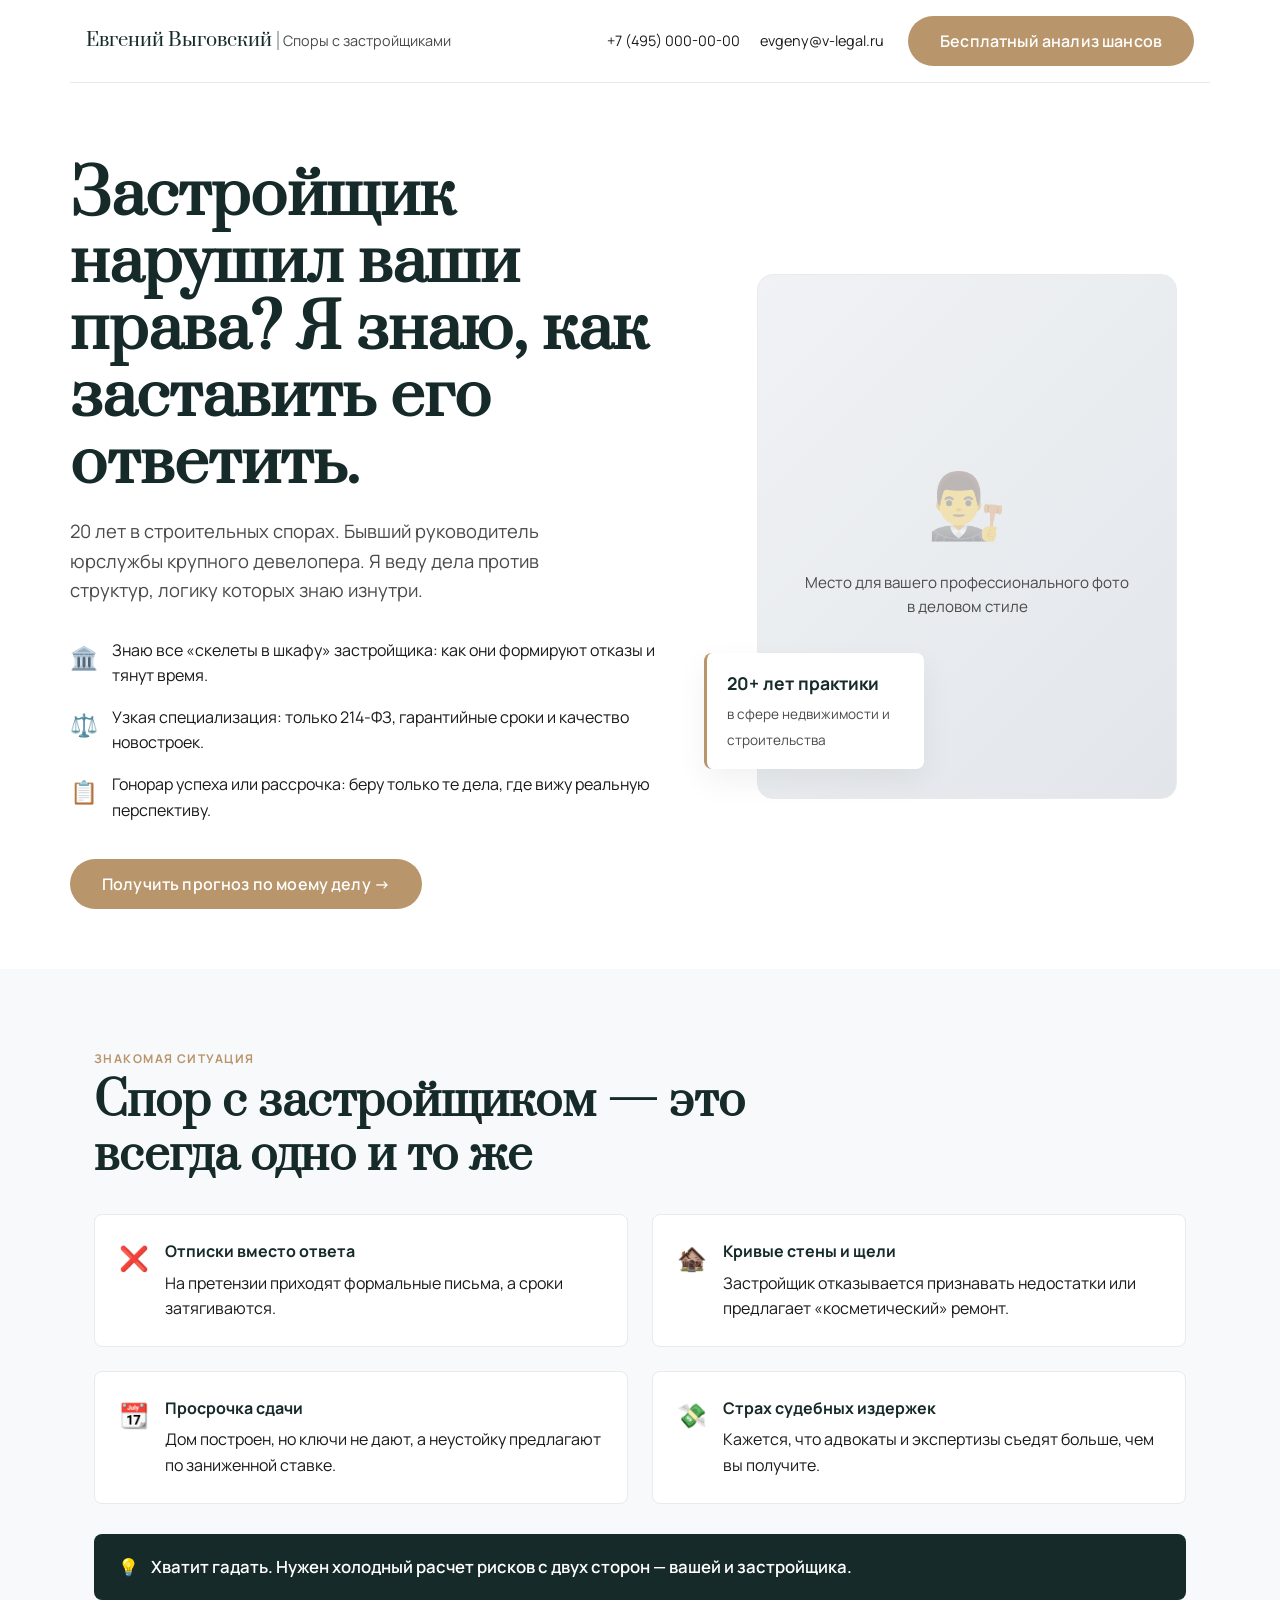
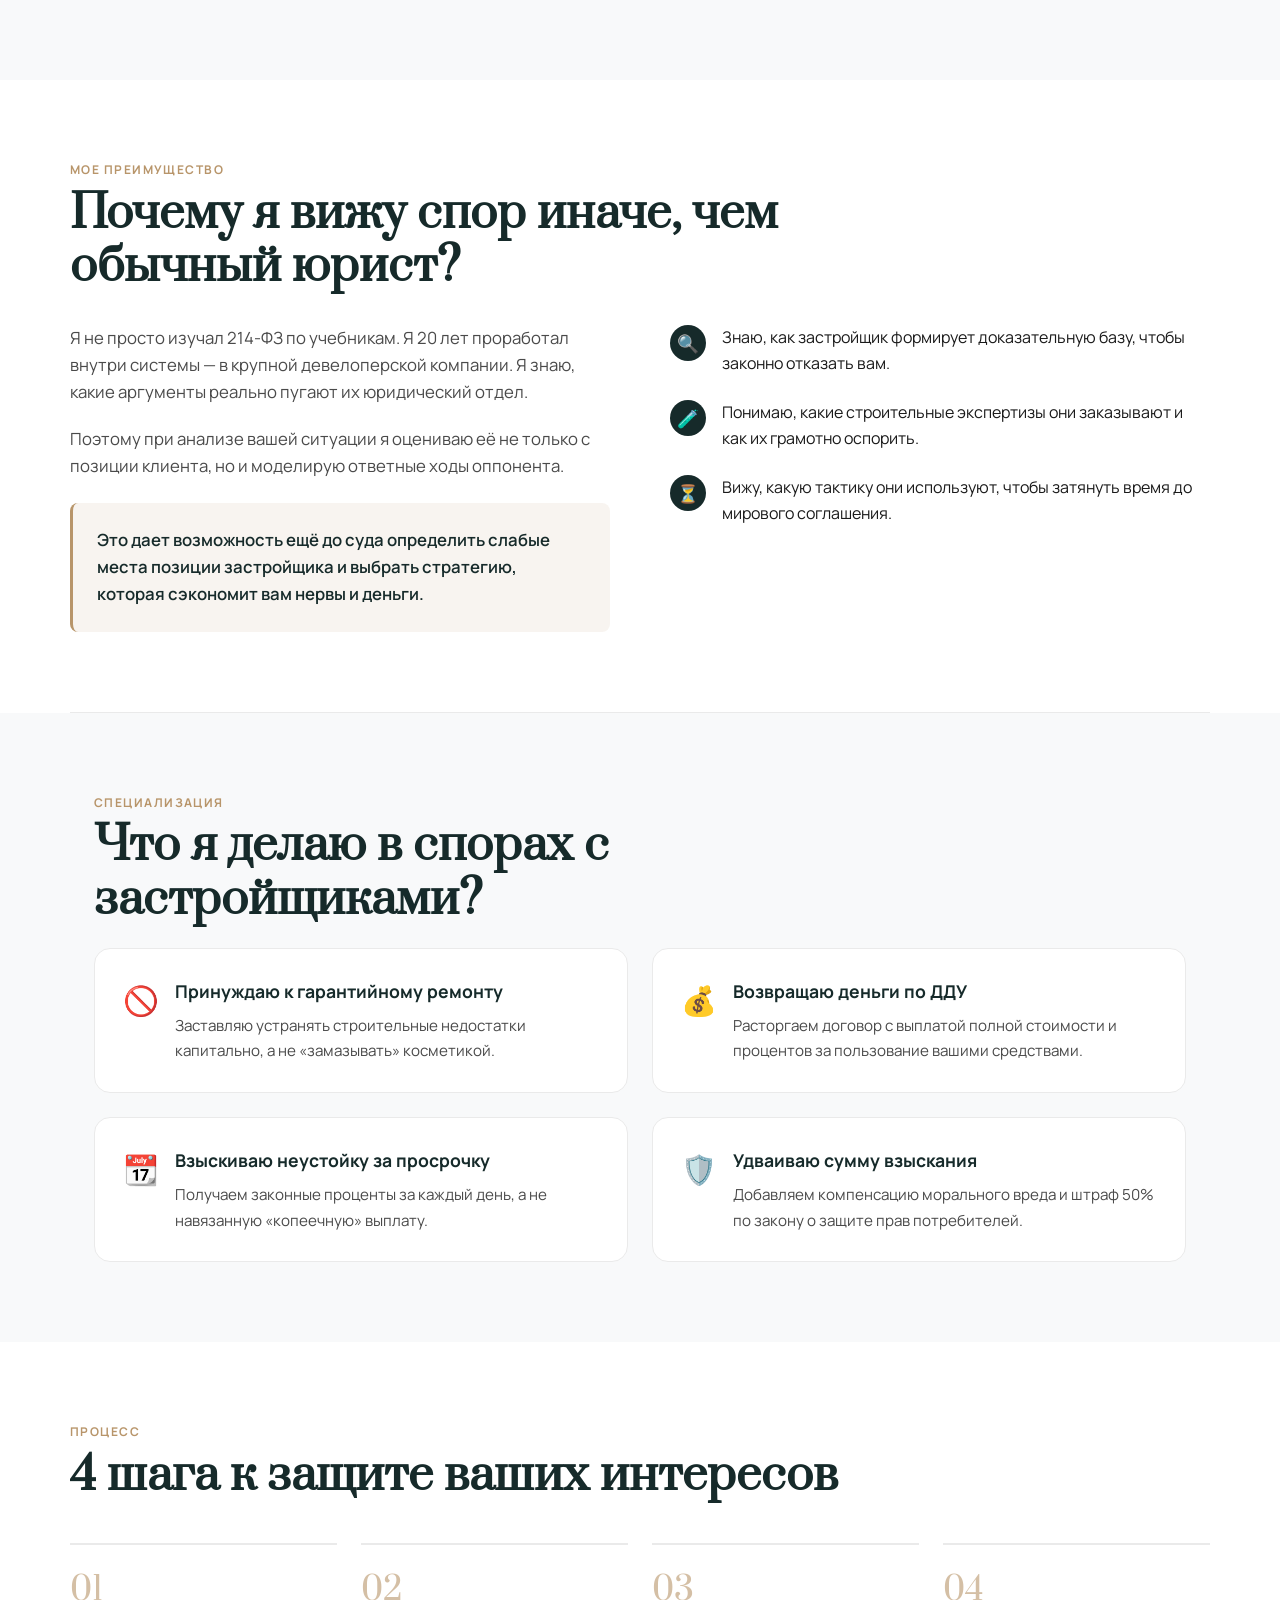
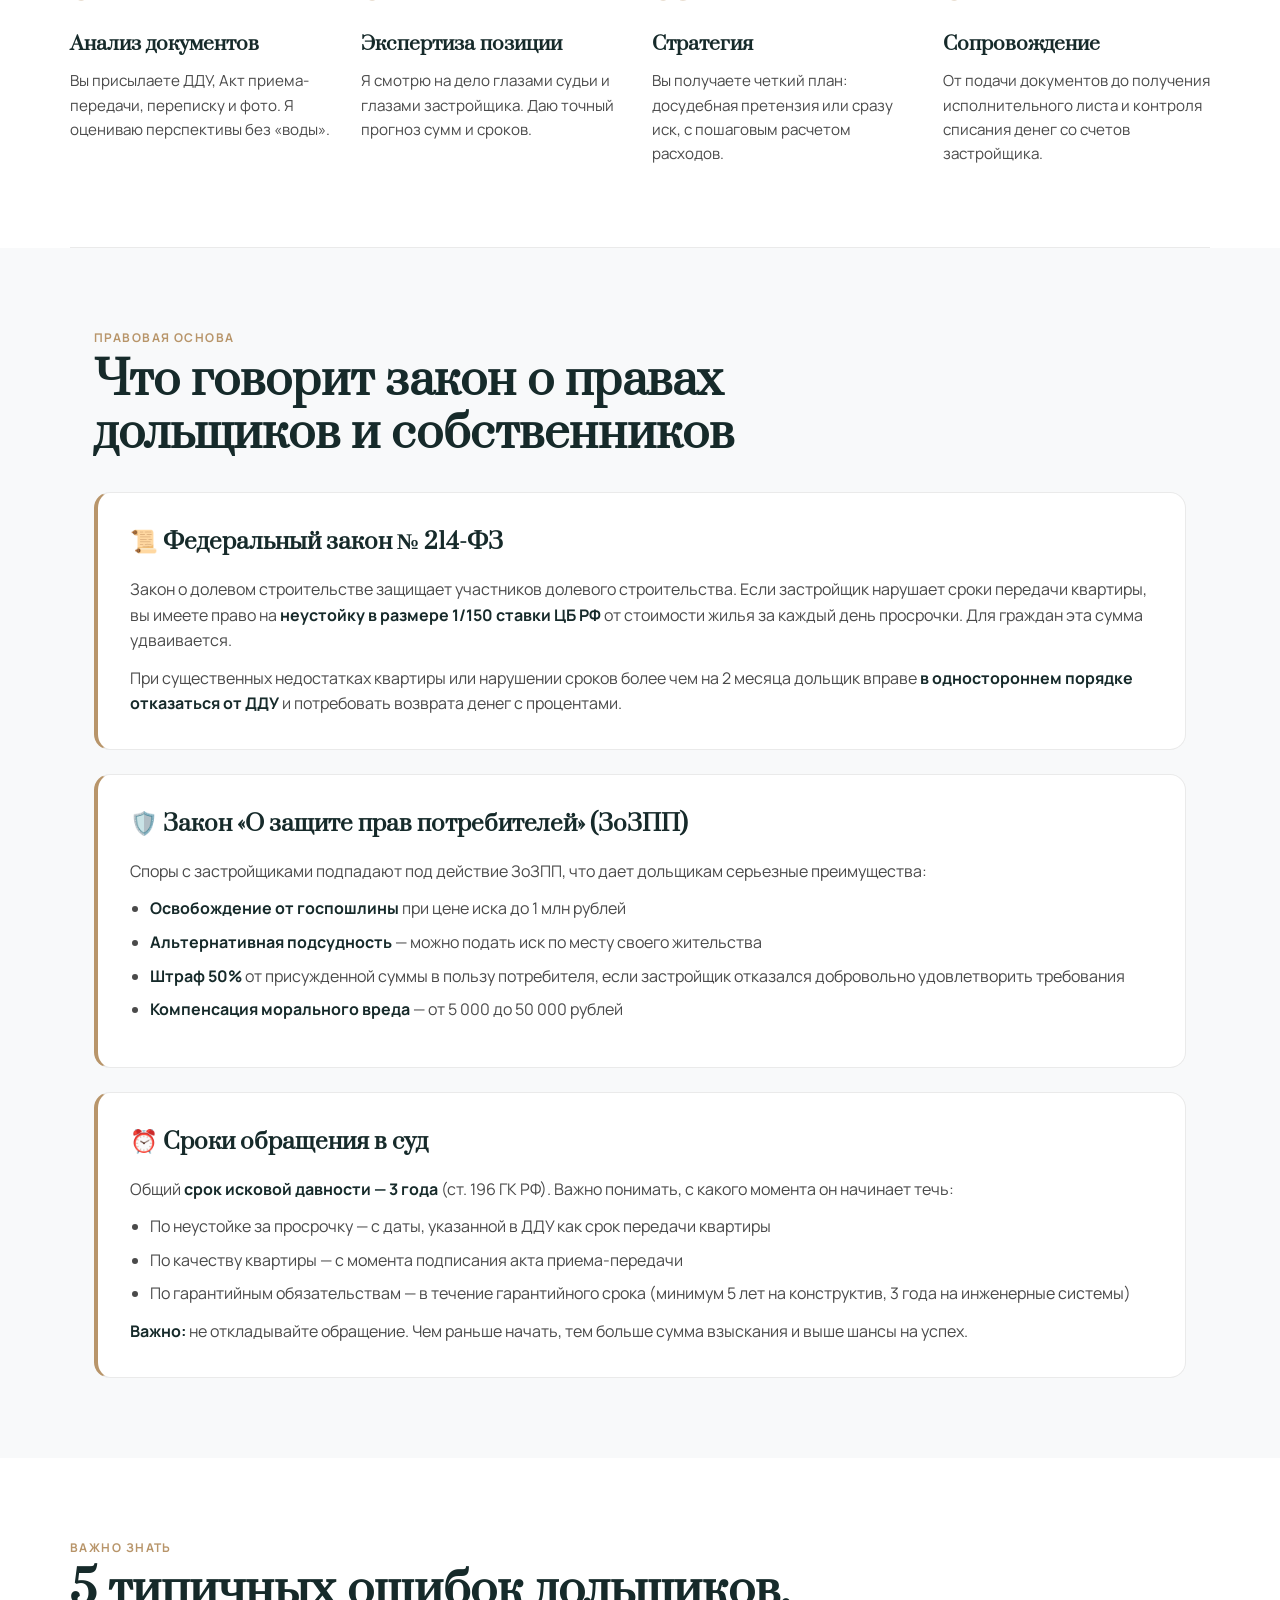
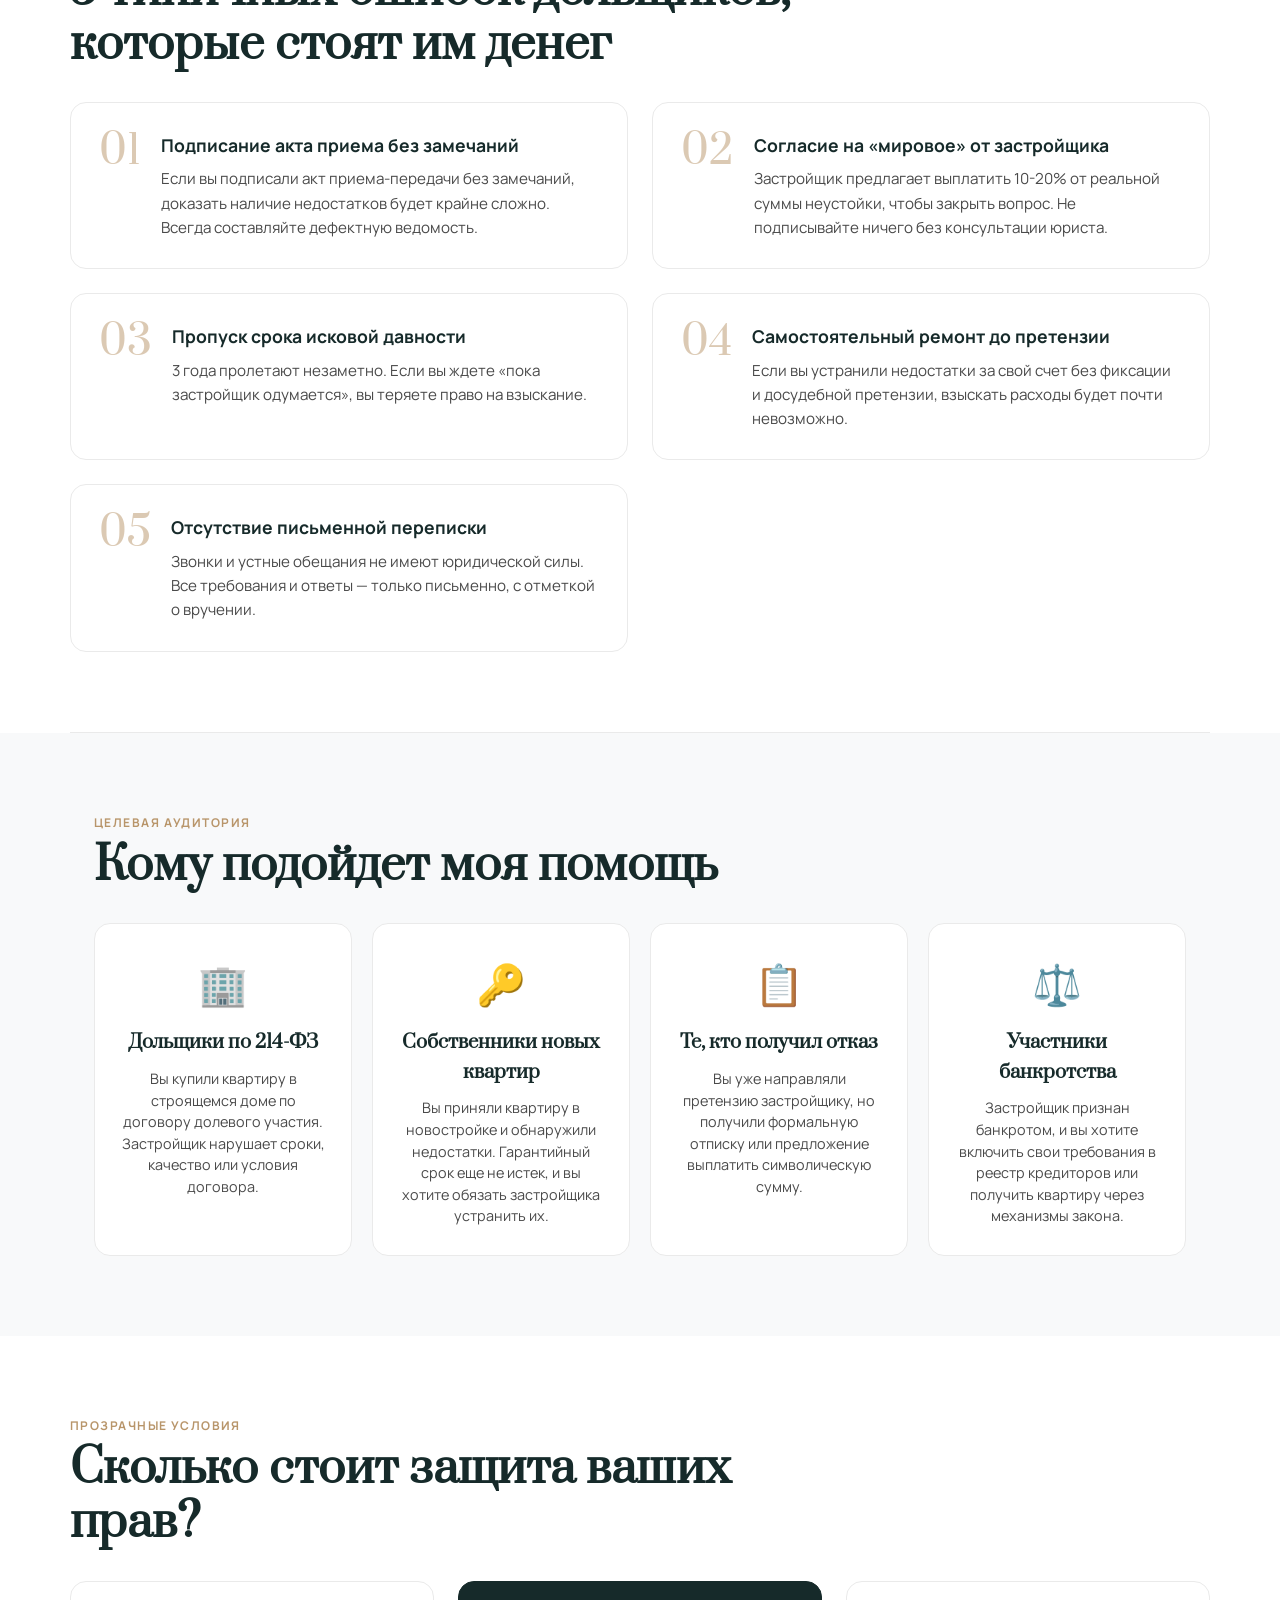
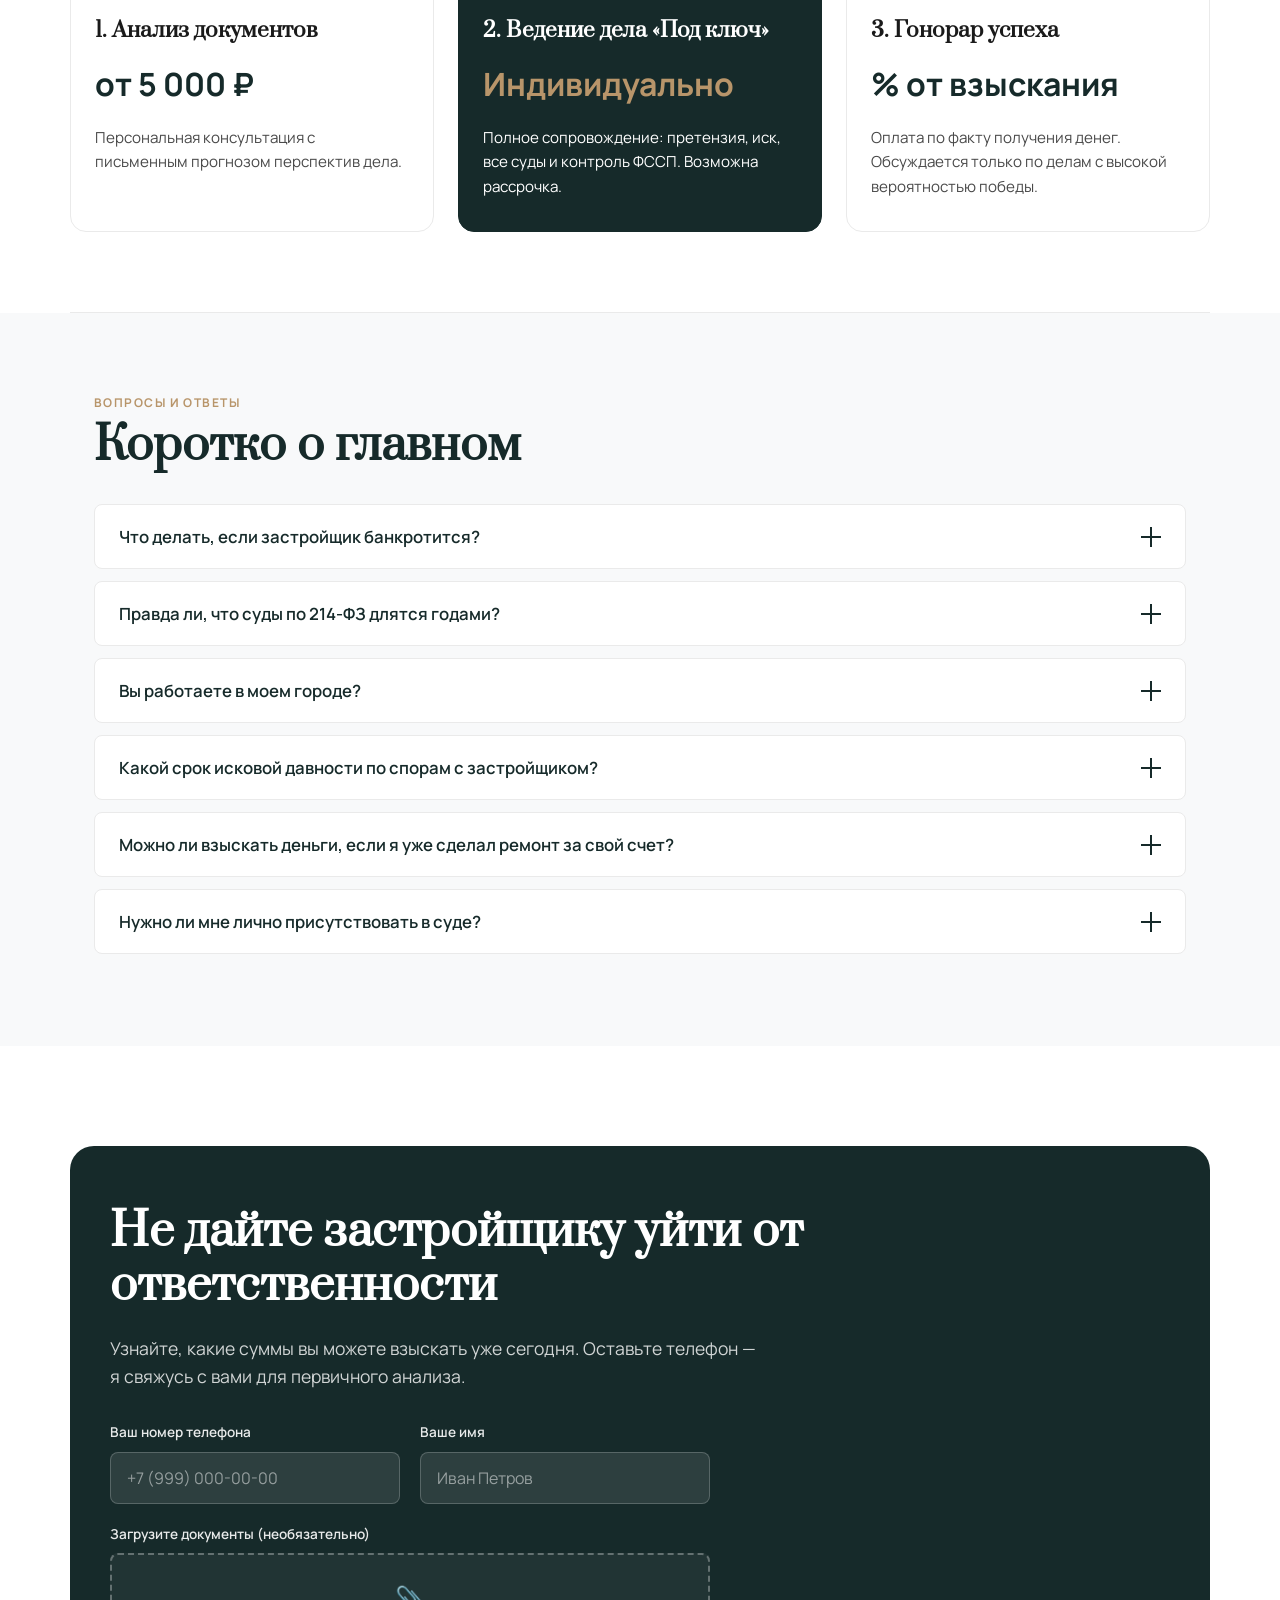
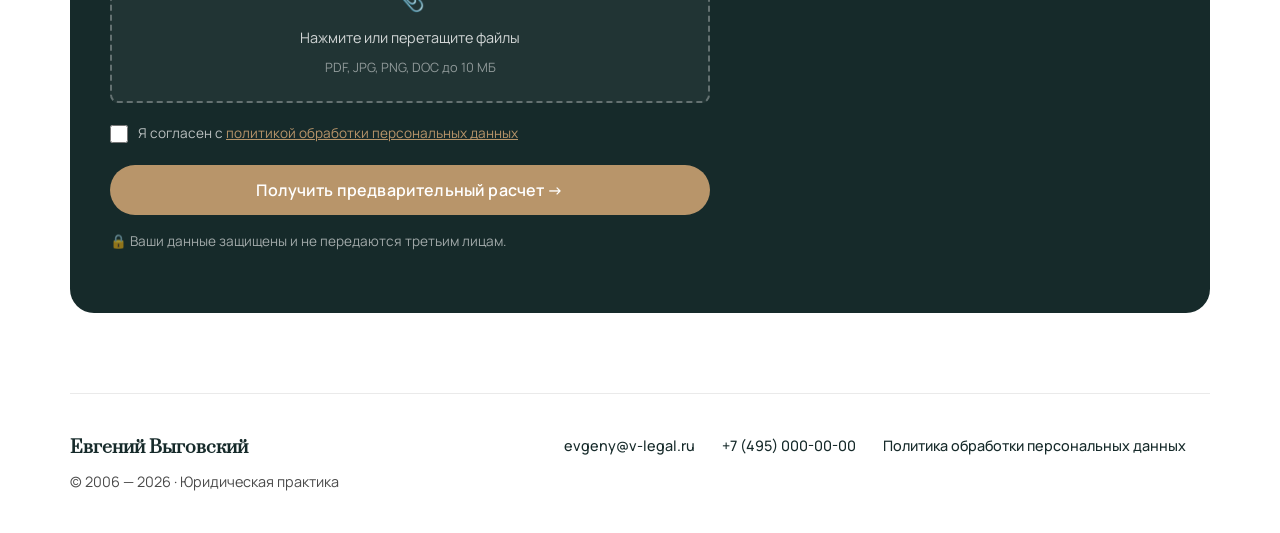
==== index.html @ a1bafa41 "work on main page, add php scripts" ====
<!doctype html>
<html lang="ru">
  <head>
    <meta charset="UTF-8" />
    <meta name="viewport" content="width=device-width, initial-scale=1.0" />
    <title>Юрист по спорам с застройщиками | Евгений Выговский | 214-ФЗ</title>
    <meta
      name="description"
      content="Юрист по спорам с застройщиками. 20 лет практики. Взыскание неустойки по 214-ФЗ, расторжение ДДУ, устранение недостатков квартиры. Работаю по всей РФ."
    />
    <meta
      name="keywords"
      content="юрист по застройщикам, споры с застройщиком, взыскание неустойки ДДУ, 214-ФЗ, качество квартиры новостройка, Евгений Выговский"
    />
    <link rel="canonical" href="https://v-legal.ru/" />

    <meta property="og:type" content="website" />
    <meta
      property="og:title"
      content="Евгений Выговский | Юрист по спорам с застройщиками"
    />
    <meta
      property="og:description"
      content="Знаю аргументы застройщика изнутри. 20 лет практики. Взыскание неустойки и устранение недостатков."
    />
    <meta property="og:image" content="https://v-legal.ru/og-image.jpg" />
    <meta property="og:url" content="https://v-legal.ru/" />

    <link rel="preconnect" href="https://fonts.googleapis.com" />
    <link rel="preconnect" href="https://fonts.gstatic.com" crossorigin />
    <link
      href="https://fonts.googleapis.com/css2?family=Manrope:wght@400;500;600;700&family=Prata&display=swap"
      rel="stylesheet"
    />

    <link rel="stylesheet" href="styles/style.css" />

    <script type="application/ld+json">
      {
        "@context": "https://schema.org",
        "@graph": [
          {
            "@type": "Person",
            "name": "Евгений Выговский",
            "jobTitle": "Юрист по спорам с застройщиками",
            "description": "Руководитель юридической службы крупной девелоперской компании с 20-летним опытом.",
            "telephone": "+74950000000",
            "email": "evgeny@v-legal.ru"
          },
          {
            "@type": "LegalService",
            "name": "Юридическая помощь дольщикам и собственникам",
            "areaServed": "RU",
            "priceRange": "от 5000 RUB"
          },
          {
            "@type": "FAQPage",
            "mainEntity": [
              {
                "@type": "Question",
                "name": "Что делать, если застройщик банкротится?",
                "acceptedAnswer": {
                  "@type": "Answer",
                  "text": "Это не тупик. Я имею опыт включения требований в реестр кредиторов. Даже при банкротстве можно вернуть деньги или квартиру."
                }
              },
              {
                "@type": "Question",
                "name": "Правда ли, что суды по 214-ФЗ длятся годами?",
                "acceptedAnswer": {
                  "@type": "Answer",
                  "text": "Только если тянуть время. Я выбираю агрессивную стратегию, чтобы сократить сроки до 2-4 месяцев."
                }
              },
              {
                "@type": "Question",
                "name": "Какой срок исковой давности по спорам с застройщиком?",
                "acceptedAnswer": {
                  "@type": "Answer",
                  "text": "Общий срок исковой давности составляет 3 года. По качеству квартиры срок начинает течь с момента передачи, по неустойке — с даты, указанной в ДДУ."
                }
              },
              {
                "@type": "Question",
                "name": "Можно ли взыскать деньги, если я уже сделал ремонт за свой счет?",
                "acceptedAnswer": {
                  "@type": "Answer",
                  "text": "Да, при условии сохранения доказательств: акта о недостатках, чеков, договоров с подрядчиками, фото- и видеофиксации."
                }
              }
            ]
          }
        ]
      }
    </script>
  </head>
  <body>
    <!-- HEADER -->
    <header class="container site-header">
      <a href="/" class="logo"
        >Евгений Выговский |<span> Споры с застройщиками</span></a
      >
      <div class="header-right">
        <div class="contacts">
          <a href="tel:+74950000000">+7 (495) 000-00-00</a>
          <a href="mailto:evgeny@v-legal.ru">evgeny@v-legal.ru</a>
        </div>
        <button
          class="btn-primary btn-accent open-popup-btn"
          aria-haspopup="dialog"
          aria-expanded="false"
        >
          Бесплатный анализ шансов
        </button>
      </div>
    </header>

    <!-- HERO -->
    <section class="container hero">
      <div class="hero-content">
        <h1>
          Застройщик нарушил ваши права? Я знаю, как заставить его ответить.
        </h1>
        <p class="sub">
          20 лет в строительных спорах. Бывший руководитель юрслужбы крупного
          девелопера. Я веду дела против структур, логику которых знаю изнутри.
        </p>
        <div class="hero-utp">
          <div class="utp-item">
            <span class="icon">🏛️</span>
            <span
              >Знаю все «скелеты в шкафу» застройщика: как они формируют отказы
              и тянут время.</span
            >
          </div>
          <div class="utp-item">
            <span class="icon">⚖️</span>
            <span
              >Узкая специализация: только 214-ФЗ, гарантийные сроки и качество
              новостроек.</span
            >
          </div>
          <div class="utp-item">
            <span class="icon">📋</span>
            <span
              >Гонорар успеха или рассрочка: беру только те дела, где вижу
              реальную перспективу.</span
            >
          </div>
        </div>
        <button class="btn-primary btn-accent open-popup-btn">
          Получить прогноз по моему делу →
        </button>
      </div>
      <div class="hero-image">
        <div class="placeholder" role="img" aria-label="Фотография юриста">
          <span
            >Место для вашего профессионального фото<br />в деловом стиле</span
          >
        </div>
        <div class="hero-badge">
          <strong>20+ лет практики</strong>
          <span>в сфере недвижимости и строительства</span>
        </div>
      </div>
    </section>

    <!-- TRIGGERS -->
    <section class="section bg-alt">
      <div class="container">
        <div class="section-label">Знакомая ситуация</div>
        <h2 class="section-title">
          Спор с застройщиком — это всегда одно и то же
        </h2>
        <ul class="triggers-list">
          <li>
            <span class="emoji">❌</span>
            <div>
              <strong>Отписки вместо ответа</strong> На претензии приходят
              формальные письма, а сроки затягиваются.
            </div>
          </li>
          <li>
            <span class="emoji">🏚️</span>
            <div>
              <strong>Кривые стены и щели</strong> Застройщик отказывается
              признавать недостатки или предлагает «косметический» ремонт.
            </div>
          </li>
          <li>
            <span class="emoji">📆</span>
            <div>
              <strong>Просрочка сдачи</strong> Дом построен, но ключи не дают, а
              неустойку предлагают по заниженной ставке.
            </div>
          </li>
          <li>
            <span class="emoji">💸</span>
            <div>
              <strong>Страх судебных издержек</strong> Кажется, что адвокаты и
              экспертизы съедят больше, чем вы получите.
            </div>
          </li>
        </ul>
        <div class="trigger-result">
          <span>💡</span> Хватит гадать. Нужен холодный расчет рисков с двух
          сторон — вашей и застройщика.
        </div>
      </div>
    </section>

    <!-- EXPERTISE -->
    <section class="container section">
      <div class="section-label">Мое преимущество</div>
      <h2 class="section-title">
        Почему я вижу спор иначе, чем обычный юрист?
      </h2>
      <div class="expertise-grid">
        <div class="left">
          <p>
            Я не просто изучал 214-ФЗ по учебникам. Я 20 лет проработал внутри
            системы — в крупной девелоперской компании. Я знаю, какие аргументы
            реально пугают их юридический отдел.
          </p>
          <p>
            Поэтому при анализе вашей ситуации я оцениваю её не только с позиции
            клиента, но и моделирую ответные ходы оппонента.
          </p>
          <div class="expertise-conclusion">
            Это дает возможность ещё до суда определить слабые места позиции
            застройщика и выбрать стратегию, которая сэкономит вам нервы и
            деньги.
          </div>
        </div>
        <div class="right">
          <ul>
            <li>
              <span class="icon">🔍</span> Знаю, как застройщик формирует
              доказательную базу, чтобы законно отказать вам.
            </li>
            <li>
              <span class="icon">🧪</span> Понимаю, какие строительные
              экспертизы они заказывают и как их грамотно оспорить.
            </li>
            <li>
              <span class="icon">⏳</span> Вижу, какую тактику они используют,
              чтобы затянуть время до мирового соглашения.
            </li>
          </ul>
        </div>
      </div>
    </section>

    <!-- TASKS -->
    <section class="section bg-alt">
      <div class="container">
        <div class="section-label">Специализация</div>
        <h2 class="section-title">Что я делаю в спорах с застройщиками?</h2>
        <div class="tasks-grid">
          <div class="task-item">
            <span class="icon">🚫</span>
            <div>
              <strong>Принуждаю к гарантийному ремонту</strong
              ><span
                >Заставляю устранять строительные недостатки капитально, а не
                «замазывать» косметикой.</span
              >
            </div>
          </div>
          <div class="task-item">
            <span class="icon">💰</span>
            <div>
              <strong>Возвращаю деньги по ДДУ</strong
              ><span
                >Расторгаем договор с выплатой полной стоимости и процентов за
                пользование вашими средствами.</span
              >
            </div>
          </div>
          <div class="task-item">
            <span class="icon">📆</span>
            <div>
              <strong>Взыскиваю неустойку за просрочку</strong
              ><span
                >Получаем законные проценты за каждый день, а не навязанную
                «копеечную» выплату.</span
              >
            </div>
          </div>
          <div class="task-item">
            <span class="icon">🛡️</span>
            <div>
              <strong>Удваиваю сумму взыскания</strong
              ><span
                >Добавляем компенсацию морального вреда и штраф 50% по закону о
                защите прав потребителей.</span
              >
            </div>
          </div>
        </div>
      </div>
    </section>

    <!-- STEPS -->
    <section class="container section">
      <div class="section-label">Процесс</div>
      <h2 class="section-title">4 шага к защите ваших интересов</h2>
      <div class="steps">
        <div class="step">
          <div class="num">01</div>
          <h4>Анализ документов</h4>
          <p>
            Вы присылаете ДДУ, Акт приема-передачи, переписку и фото. Я оцениваю
            перспективы без «воды».
          </p>
        </div>
        <div class="step">
          <div class="num">02</div>
          <h4>Экспертиза позиции</h4>
          <p>
            Я смотрю на дело глазами судьи и глазами застройщика. Даю точный
            прогноз сумм и сроков.
          </p>
        </div>
        <div class="step">
          <div class="num">03</div>
          <h4>Стратегия</h4>
          <p>
            Вы получаете четкий план: досудебная претензия или сразу иск, с
            пошаговым расчетом расходов.
          </p>
        </div>
        <div class="step">
          <div class="num">04</div>
          <h4>Сопровождение</h4>
          <p>
            От подачи документов до получения исполнительного листа и контроля
            списания денег со счетов застройщика.
          </p>
        </div>
      </div>
    </section>

    <!-- 🆕 SEO-БЛОК: ПРАВОВАЯ ОСНОВА -->
    <section class="section bg-alt">
      <div class="container">
        <div class="section-label">Правовая основа</div>
        <h2 class="section-title">
          Что говорит закон о правах дольщиков и собственников
        </h2>
        <div class="legal-content">
          <div class="legal-block">
            <h3>📜 Федеральный закон № 214-ФЗ</h3>
            <p>
              Закон о долевом строительстве защищает участников долевого
              строительства. Если застройщик нарушает сроки передачи квартиры,
              вы имеете право на
              <strong>неустойку в размере 1/150 ставки ЦБ РФ</strong> от
              стоимости жилья за каждый день просрочки. Для граждан эта сумма
              удваивается.
            </p>
            <p>
              При существенных недостатках квартиры или нарушении сроков более
              чем на 2 месяца дольщик вправе
              <strong>в одностороннем порядке отказаться от ДДУ</strong> и
              потребовать возврата денег с процентами.
            </p>
          </div>
          <div class="legal-block">
            <h3>🛡️ Закон «О защите прав потребителей» (ЗоЗПП)</h3>
            <p>
              Споры с застройщиками подпадают под действие ЗоЗПП, что дает
              дольщикам серьезные преимущества:
            </p>
            <ul>
              <li>
                <strong>Освобождение от госпошлины</strong> при цене иска до 1
                млн рублей
              </li>
              <li>
                <strong>Альтернативная подсудность</strong> — можно подать иск
                по месту своего жительства
              </li>
              <li>
                <strong>Штраф 50%</strong> от присужденной суммы в пользу
                потребителя, если застройщик отказался добровольно удовлетворить
                требования
              </li>
              <li>
                <strong>Компенсация морального вреда</strong> — от 5 000 до 50
                000 рублей
              </li>
            </ul>
          </div>
          <div class="legal-block">
            <h3>⏰ Сроки обращения в суд</h3>
            <p>
              Общий <strong>срок исковой давности — 3 года</strong> (ст. 196 ГК
              РФ). Важно понимать, с какого момента он начинает течь:
            </p>
            <ul>
              <li>
                По неустойке за просрочку — с даты, указанной в ДДУ как срок
                передачи квартиры
              </li>
              <li>
                По качеству квартиры — с момента подписания акта приема-передачи
              </li>
              <li>
                По гарантийным обязательствам — в течение гарантийного срока
                (минимум 5 лет на конструктив, 3 года на инженерные системы)
              </li>
            </ul>
            <p>
              <strong>Важно:</strong> не откладывайте обращение. Чем раньше
              начать, тем больше сумма взыскания и выше шансы на успех.
            </p>
          </div>
        </div>
      </div>
    </section>

    <!-- 🆕 SEO-БЛОК: ТИПИЧНЫЕ ОШИБКИ -->
    <section class="container section">
      <div class="section-label">Важно знать</div>
      <h2 class="section-title">
        5 типичных ошибок дольщиков, которые стоят им денег
      </h2>
      <div class="mistakes-grid">
        <div class="mistake-item">
          <div class="mistake-num">01</div>
          <div>
            <strong>Подписание акта приема без замечаний</strong>
            <p>
              Если вы подписали акт приема-передачи без замечаний, доказать
              наличие недостатков будет крайне сложно. Всегда составляйте
              дефектную ведомость.
            </p>
          </div>
        </div>
        <div class="mistake-item">
          <div class="mistake-num">02</div>
          <div>
            <strong>Согласие на «мировое» от застройщика</strong>
            <p>
              Застройщик предлагает выплатить 10-20% от реальной суммы
              неустойки, чтобы закрыть вопрос. Не подписывайте ничего без
              консультации юриста.
            </p>
          </div>
        </div>
        <div class="mistake-item">
          <div class="mistake-num">03</div>
          <div>
            <strong>Пропуск срока исковой давности</strong>
            <p>
              3 года пролетают незаметно. Если вы ждете «пока застройщик
              одумается», вы теряете право на взыскание.
            </p>
          </div>
        </div>
        <div class="mistake-item">
          <div class="mistake-num">04</div>
          <div>
            <strong>Самостоятельный ремонт до претензии</strong>
            <p>
              Если вы устранили недостатки за свой счет без фиксации и
              досудебной претензии, взыскать расходы будет почти невозможно.
            </p>
          </div>
        </div>
        <div class="mistake-item">
          <div class="mistake-num">05</div>
          <div>
            <strong>Отсутствие письменной переписки</strong>
            <p>
              Звонки и устные обещания не имеют юридической силы. Все требования
              и ответы — только письменно, с отметкой о вручении.
            </p>
          </div>
        </div>
      </div>
    </section>

    <!-- 🆕 SEO-БЛОК: КОМУ ПОДХОДИТ -->
    <section class="section bg-alt">
      <div class="container">
        <div class="section-label">Целевая аудитория</div>
        <h2 class="section-title">Кому подойдет моя помощь</h2>
        <div class="audience-grid">
          <div class="audience-card">
            <span class="audience-icon">🏢</span>
            <h4>Дольщики по 214-ФЗ</h4>
            <p>
              Вы купили квартиру в строящемся доме по договору долевого участия.
              Застройщик нарушает сроки, качество или условия договора.
            </p>
          </div>
          <div class="audience-card">
            <span class="audience-icon">🔑</span>
            <h4>Собственники новых квартир</h4>
            <p>
              Вы приняли квартиру в новостройке и обнаружили недостатки.
              Гарантийный срок еще не истек, и вы хотите обязать застройщика
              устранить их.
            </p>
          </div>
          <div class="audience-card">
            <span class="audience-icon">📋</span>
            <h4>Те, кто получил отказ</h4>
            <p>
              Вы уже направляли претензию застройщику, но получили формальную
              отписку или предложение выплатить символическую сумму.
            </p>
          </div>
          <div class="audience-card">
            <span class="audience-icon">⚖️</span>
            <h4>Участники банкротства</h4>
            <p>
              Застройщик признан банкротом, и вы хотите включить свои требования
              в реестр кредиторов или получить квартиру через механизмы закона.
            </p>
          </div>
        </div>
      </div>
    </section>

    <!-- PRICE -->
    <section class="container section">
      <div class="section-label">Прозрачные условия</div>
      <h2 class="section-title">Сколько стоит защита ваших прав?</h2>
      <div class="price-cards">
        <div class="price-card">
          <h4>1. Анализ документов</h4>
          <div class="price">от 5 000 ₽</div>
          <p>
            Персональная консультация с письменным прогнозом перспектив дела.
          </p>
        </div>
        <div class="price-card featured">
          <h4>2. Ведение дела «Под ключ»</h4>
          <div class="price">Индивидуально</div>
          <p>
            Полное сопровождение: претензия, иск, все суды и контроль ФССП.
            Возможна рассрочка.
          </p>
        </div>
        <div class="price-card">
          <h4>3. Гонорар успеха</h4>
          <div class="price">% от взыскания</div>
          <p>
            Оплата по факту получения денег. Обсуждается только по делам с
            высокой вероятностью победы.
          </p>
        </div>
      </div>
    </section>

    <!-- FAQ -->
    <section class="section bg-alt">
      <div class="container">
        <div class="section-label">Вопросы и ответы</div>
        <h2 class="section-title">Коротко о главном</h2>
        <div class="faq-list">
          <div class="faq-item">
            <button class="faq-question" aria-expanded="false">
              <span>Что делать, если застройщик банкротится?</span>
              <span class="faq-icon" aria-hidden="true"></span>
            </button>
            <div class="faq-answer">
              <div class="faq-answer-inner">
                <p>
                  Это не тупик. Я имею опыт включения требований в реестр
                  кредиторов. Даже при банкротстве можно вернуть деньги или
                  квартиру, если действовать быстро и правильно оформить
                  требование.
                </p>
              </div>
            </div>
          </div>
          <div class="faq-item">
            <button class="faq-question" aria-expanded="false">
              <span>Правда ли, что суды по 214-ФЗ длятся годами?</span>
              <span class="faq-icon" aria-hidden="true"></span>
            </button>
            <div class="faq-answer">
              <div class="faq-answer-inner">
                <p>
                  Только если тянуть время или допускать процессуальные ошибки.
                  Я выбираю стратегию с подачей ускоренных заявлений и жестким
                  контролем сроков, чтобы уложиться в 2–4 месяца.
                </p>
              </div>
            </div>
          </div>
          <div class="faq-item">
            <button class="faq-question" aria-expanded="false">
              <span>Вы работаете в моем городе?</span>
              <span class="faq-icon" aria-hidden="true"></span>
            </button>
            <div class="faq-answer">
              <div class="faq-answer-inner">
                <p>
                  Да. Споры подсудны по месту нахождения застройщика или объекта
                  строительства. Я работаю дистанционно по всей РФ, мое
                  физическое присутствие в вашем городе не требуется.
                </p>
              </div>
            </div>
          </div>
          <div class="faq-item">
            <button class="faq-question" aria-expanded="false">
              <span>Какой срок исковой давности по спорам с застройщиком?</span>
              <span class="faq-icon" aria-hidden="true"></span>
            </button>
            <div class="faq-answer">
              <div class="faq-answer-inner">
                <p>
                  Общий срок исковой давности составляет 3 года. По требованиям
                  о качестве квартиры срок начинает течь с момента передачи
                  квартиры, а по неустойке за просрочку — с даты, указанной в
                  ДДУ.
                </p>
              </div>
            </div>
          </div>
          <div class="faq-item">
            <button class="faq-question" aria-expanded="false">
              <span
                >Можно ли взыскать деньги, если я уже сделал ремонт за свой
                счет?</span
              >
              <span class="faq-icon" aria-hidden="true"></span>
            </button>
            <div class="faq-answer">
              <div class="faq-answer-inner">
                <p>
                  Да, но при условии сохранения доказательств: акта о
                  недостатках, чеков, договоров с подрядчиками, фото- и
                  видеофиксации. Если вы все это сохранили — шансы на взыскание
                  высокие.
                </p>
              </div>
            </div>
          </div>
          <div class="faq-item">
            <button class="faq-question" aria-expanded="false">
              <span>Нужно ли мне лично присутствовать в суде?</span>
              <span class="faq-icon" aria-hidden="true"></span>
            </button>
            <div class="faq-answer">
              <div class="faq-answer-inner">
                <p>
                  Нет. По нотариальной доверенности я представляю ваши интересы
                  во всех инстанциях без вашего участия. Вам достаточно один раз
                  подписать документы у нотариуса.
                </p>
              </div>
            </div>
          </div>
        </div>
      </div>
    </section>

    <!-- FINAL CTA -->
    <section class="container section" style="border-bottom: none">
      <div class="final-cta">
        <h2 class="section-title">
          Не дайте застройщику уйти от ответственности
        </h2>
        <p class="section-desc">
          Узнайте, какие суммы вы можете взыскать уже сегодня. Оставьте телефон
          — я свяжусь с вами для первичного анализа.
        </p>

        <div class="cta-form">
          <form
            class="contact-form"
            action="send.php"
            method="POST"
            enctype="multipart/form-data"
            novalidate
          >
            <input
              type="hidden"
              name="form_name"
              value="Форма с главной страницы"
            />
            <input
              type="checkbox"
              name="botcheck"
              class="botcheck"
              tabindex="-1"
              autocomplete="off"
            />

            <div class="form-row">
              <div class="form-group">
                <label for="final-phone">Ваш номер телефона</label>
                <input
                  type="tel"
                  id="final-phone"
                  name="phone"
                  required
                  placeholder="+7 (999) 000-00-00"
                  pattern="[\+]?[0-9\s\-\(\)]{10,20}"
                />
              </div>
              <div class="form-group">
                <label for="final-name">Ваше имя</label>
                <input
                  type="text"
                  id="final-name"
                  name="name"
                  required
                  placeholder="Иван Петров"
                />
              </div>
            </div>

            <div class="form-group">
              <label>Загрузите документы (необязательно)</label>
              <div class="file-upload-wrapper">
                <input
                  type="file"
                  id="final-file"
                  name="attachment[]"
                  multiple
                  accept=".pdf,.jpg,.jpeg,.png,.doc,.docx"
                />
                <div class="file-upload-label">
                  <span class="icon">📎</span>
                  <span class="file-name-display"
                    >Нажмите или перетащите файлы</span
                  >
                  <div class="file-hint">PDF, JPG, PNG, DOC до 10 МБ</div>
                </div>
              </div>
            </div>

            <label class="privacy-checkbox">
              <input type="checkbox" name="privacy" required />
              <span
                >Я согласен с
                <a href="#" class="open-privacy-popup" role="button"
                  >политикой обработки персональных данных</a
                ></span
              >
            </label>

            <button
              type="submit"
              class="btn-primary btn-accent submit-btn"
              style="width: 100%"
            >
              <span class="btn-text">Получить предварительный расчет →</span>
              <span class="btn-loader" aria-hidden="true">Отправка...</span>
            </button>
            <div class="security-note">
              🔒 Ваши данные защищены и не передаются третьим лицам.
            </div>
          </form>
        </div>
      </div>
    </section>

    <!-- FOOTER -->
    <footer class="container site-footer">
      <div>
        <div
          style="
            font-weight: 600;
            font-family: var(--font-serif);
            font-size: 1.1rem;
            color: var(--color-primary);
          "
        >
          Евгений Выговский
        </div>
        <div style="margin-top: 8px">© 2006 — 2026 · Юридическая практика</div>
      </div>
      <div class="footer-links">
        <a href="mailto:evgeny@v-legal.ru">evgeny@v-legal.ru</a>
        <a href="tel:+74950000000">+7 (495) 000-00-00</a>
        <a href="#" class="open-privacy-popup" role="button"
          >Политика обработки персональных данных</a
        >
      </div>
    </footer>

    <!-- POPUP: КОНСУЛЬТАЦИЯ -->
    <div
      class="popup-overlay"
      id="consultPopup"
      role="dialog"
      aria-modal="true"
      aria-labelledby="popup-title"
    >
      <div class="popup-modal">
        <div class="popup-handle" aria-hidden="true"></div>
        <button
          class="popup-close close-popup-btn"
          aria-label="Закрыть модальное окно"
        >
          ✕
        </button>
        <h2
          class="section-title"
          id="popup-title"
          style="font-size: 1.6rem; margin-bottom: 12px"
        >
          Хочу понять свои шансы
        </h2>
        <p class="section-desc" style="font-size: 0.95rem; margin-bottom: 24px">
          Оставьте контакты, я свяжусь с вами для первичного анализа ситуации.
        </p>

        <form
          class="contact-form"
          action="send.php"
          method="POST"
          enctype="multipart/form-data"
          novalidate
        >
          <input type="hidden" name="form_name" value="Модальное окно" />
          <input
            type="checkbox"
            name="botcheck"
            class="botcheck"
            tabindex="-1"
            autocomplete="off"
          />

          <div class="form-group">
            <label for="popup-name">Ваше имя</label>
            <input
              type="text"
              id="popup-name"
              name="name"
              required
              placeholder="Иван Петров"
            />
          </div>
          <div class="form-group">
            <label for="popup-phone">Телефон</label>
            <input
              type="tel"
              id="popup-phone"
              name="phone"
              required
              placeholder="+7 (999) 000-00-00"
              pattern="[\+]?[0-9\s\-\(\)]{10,20}"
            />
          </div>

          <label class="privacy-checkbox">
            <input type="checkbox" name="privacy" required />
            <span
              >Я согласен с
              <a href="#" class="open-privacy-popup" role="button"
                >политикой обработки персональных данных</a
              ></span
            >
          </label>

          <button
            type="submit"
            class="btn-primary btn-accent submit-btn"
            style="width: 100%"
          >
            <span class="btn-text">Отправить на анализ →</span>
            <span class="btn-loader" aria-hidden="true">Отправка...</span>
          </button>
          <div class="security-note" style="margin-top: 16px">
            🔒 Ваши данные защищены.
          </div>
        </form>
      </div>
    </div>

    <!-- 🆕 POPUP: УСПЕХ (вместо thanks.html) -->
    <div
      class="popup-overlay success-overlay"
      id="successPopup"
      role="dialog"
      aria-modal="true"
      aria-labelledby="success-title"
    >
      <div class="popup-modal success-modal">
        <div class="popup-handle" aria-hidden="true"></div>
        <button class="popup-close close-popup-btn" aria-label="Закрыть">
          ✕
        </button>
        <div class="success-icon">✅</div>
        <h2
          class="section-title"
          id="success-title"
          style="font-size: 1.8rem; margin-bottom: 12px; text-align: center"
        >
          Заявка принята!
        </h2>
        <p
          class="section-desc"
          style="font-size: 1rem; margin-bottom: 0; text-align: center"
        >
          Спасибо за обращение. Я свяжусь с вами в течение рабочего дня для
          первичного анализа вашей ситуации.
        </p>
        <div class="success-features">
          <div class="success-feature">
            <span>📞</span>
            <div>
              <strong>Перезвоню лично</strong>
              <p>
                Без менеджеров и скриптов — разберем вашу ситуацию напрямую.
              </p>
            </div>
          </div>
          <div class="success-feature">
            <span>📋</span>
            <div>
              <strong>Дам честный прогноз</strong>
              <p>Если дело бесперспективно — скажу сразу, без оплаты.</p>
            </div>
          </div>
        </div>
      </div>
    </div>

    <!-- 🆕 PRIVACY POLICY POPUP -->
    <div
      class="popup-overlay privacy-overlay"
      id="privacyPopup"
      role="dialog"
      aria-modal="true"
      aria-labelledby="privacy-title"
    >
      <div class="popup-modal privacy-modal">
        <div class="popup-handle" aria-hidden="true"></div>
        <button class="popup-close close-popup-btn" aria-label="Закрыть">
          ✕
        </button>

        <h2
          class="section-title"
          id="privacy-title"
          style="font-size: 1.6rem; margin-bottom: 8px; padding-right: 40px"
        >
          Политика обработки персональных данных
        </h2>
        <div class="privacy-date">Дата публикации: 26 августа 2026 г.</div>

        <div class="privacy-content">
          <section class="privacy-section">
            <h3>1. Общие положения</h3>
            <p>
              Настоящая Политика определяет порядок обработки персональных
              данных пользователей сайта и меры по обеспечению их безопасности.
              Оператор: Выговский Евгений Александрович.
            </p>
          </section>

          <section class="privacy-section">
            <h3>2. Какие данные мы собираем</h3>
            <ul>
              <li>Фамилия, имя</li>
              <li>Контактный телефон</li>
              <li>Адрес электронной почты (при указании)</li>
              <li>Документы, загружаемые пользователем (ДДУ, акты, фото)</li>
              <li>Технические данные: IP-адрес, время обращения</li>
            </ul>
          </section>

          <section class="privacy-section">
            <h3>3. Цели обработки</h3>
            <ul>
              <li>Обработка входящих заявок и связь с пользователем</li>
              <li>Предоставление юридических консультаций</li>
              <li>Заключение и исполнение договоров на оказание услуг</li>
            </ul>
          </section>

          <section class="privacy-section">
            <h3>4. Правовые основания</h3>
            <p>
              Обработка осуществляется в соответствии с Федеральным законом от
              27.07.2006 № 152-ФЗ «О персональных данных» на основании согласия
              субъекта (ст. 6 ФЗ-152).
            </p>
          </section>

          <section class="privacy-section">
            <h3>5. Срок хранения</h3>
            <p>
              Данные обрабатываются в течение срока, необходимого для достижения
              целей обработки, но не более 3 лет с момента последнего обращения.
              По истечении срока — удаляются.
            </p>
          </section>

          <section class="privacy-section">
            <h3>6. Передача третьим лицам</h3>
            <p>
              Оператор не передает персональные данные третьим лицам, за
              исключением случаев, предусмотренных законодательством РФ.
            </p>
          </section>

          <section class="privacy-section">
            <h3>7. Ваши права</h3>
            <ul>
              <li>Получить информацию о своих персональных данных</li>
              <li>Требовать уточнения, блокирования или уничтожения данных</li>
              <li>Отозвать согласие на обработку</li>
              <li>Обратиться с жалобой в Роскомнадзор</li>
            </ul>
          </section>

          <section class="privacy-section">
            <h3>8. Безопасность</h3>
            <p>
              Оператор принимает необходимые организационные и технические меры
              для защиты данных от неправомерного или случайного доступа,
              уничтожения, изменения, блокирования, копирования и
              распространения.
            </p>
          </section>

          <section class="privacy-section">
            <h3>9. Контакты</h3>
            <p>
              Email: <a href="mailto:evgeny@v-legal.ru">evgeny@v-legal.ru</a
              ><br />
              Телефон: <a href="tel:+74950000000">+7 (495) 000-00-00</a>
            </p>
          </section>
        </div>
      </div>
    </div>

    <!-- Toast-уведомление -->
    <div class="toast" id="toast" role="alert" aria-live="polite"></div>

    <script src="scripts/script.js" defer></script>
  </body>
</html>
---- styles/style.css ----
:root {
  --color-primary: #162a2a;
  --color-primary-hover: #1f3a3a;
  --color-accent: #b8956a;
  --color-accent-hover: #9c7d56;
  --color-bg: #ffffff;
  --color-bg-alt: #f8f9fa;
  --color-text: #1a1a1a;
  --color-text-muted: #4a4a4a;
  --color-border: #eaeaea;
  --color-success: #2e7d32;
  --color-error: #c62828;
  --radius-sm: 8px;
  --radius-md: 16px;
  --radius-lg: 24px;
  --shadow-sm: 0 4px 12px rgba(0, 0, 0, 0.03);
  --shadow-md: 0 12px 32px rgba(0, 0, 0, 0.06);
  --font-sans: 'Manrope', sans-serif;
  --font-serif: 'Prata', serif;
  --container-width: 1140px;
}

* {
  margin: 0;
  padding: 0;
  box-sizing: border-box;
}
html {
  scroll-behavior: smooth;
}
body {
  background: var(--color-bg);
  color: var(--color-text);
  font-family: var(--font-sans);
  font-weight: 400;
  line-height: 1.6;
  -webkit-font-smoothing: antialiased;
  text-rendering: optimizeLegibility;
}
body.no-scroll {
  overflow: hidden;
}

.container {
  max-width: var(--container-width);
  margin: 0 auto;
  padding: 0 24px;
}

/* ===== TYPOGRAPHY ===== */
.section-label {
  font-size: 0.75rem;
  text-transform: uppercase;
  letter-spacing: 0.12em;
  color: var(--color-accent);
  margin-bottom: 8px;
  font-weight: 700;
}
.section-title {
  font-family: var(--font-serif);
  font-size: clamp(1.8rem, 4vw, 2.8rem);
  line-height: 1.2;
  max-width: 800px;
  margin-bottom: 20px;
  color: var(--color-primary);
}
.section-desc {
  font-size: 1.1rem;
  max-width: 650px;
  color: var(--color-text-muted);
  margin-bottom: 32px;
}

/* ===== BUTTONS ===== */
.btn-primary {
  display: inline-flex;
  align-items: center;
  justify-content: center;
  background: var(--color-primary);
  color: #fff;
  padding: 14px 32px;
  border: none;
  border-radius: 40px;
  font-family: var(--font-sans);
  font-size: 1rem;
  font-weight: 600;
  cursor: pointer;
  transition: all 0.2s ease;
  text-decoration: none;
  letter-spacing: 0.01em;
  min-height: 48px;
  position: relative;
}
.btn-primary:hover:not(:disabled) {
  background: var(--color-primary-hover);
  transform: translateY(-1px);
}
.btn-primary:active:not(:disabled) {
  transform: translateY(0);
}
.btn-primary:disabled {
  opacity: 0.6;
  cursor: not-allowed;
}
.btn-accent {
  background: var(--color-accent);
}
.btn-accent:hover:not(:disabled) {
  background: var(--color-accent-hover);
}

.submit-btn .btn-loader {
  display: none;
}
.submit-btn.loading .btn-text {
  display: none;
}
.submit-btn.loading .btn-loader {
  display: inline-block;
}

/* ===== HEADER ===== */
.site-header {
  padding: 16px;
  border-bottom: 1px solid var(--color-border);
  display: flex;
  justify-content: space-between;
  align-items: center;
  gap: 16px;
  position: sticky;
  top: 0;
  background: rgba(255, 255, 255, 0.9);
  backdrop-filter: blur(10px);
  -webkit-backdrop-filter: blur(10px);
  z-index: 100;
}
.site-header .logo {
  font-size: 1.15rem;
  font-family: var(--font-serif);
  color: var(--color-primary);
  text-decoration: none;
}
.site-header .logo span {
  color: var(--color-text-muted);
  font-family: var(--font-sans);
  font-size: 0.9rem;
}
.header-right {
  display: flex;
  align-items: center;
  gap: 24px;
  flex-wrap: wrap;
}
.contacts {
  display: flex;
  gap: 20px;
  font-size: 0.9rem;
}
.contacts a {
  color: var(--color-text);
  text-decoration: none;
  border-bottom: 1px solid transparent;
  transition: border-color 0.2s;
}
.contacts a:hover {
  border-bottom-color: var(--color-accent);
}

/* ===== HERO ===== */
.hero {
  padding: 80px 0 60px;
  display: grid;
  grid-template-columns: 1.1fr 0.9fr;
  gap: 60px;
  align-items: center;
}
.hero-content h1 {
  font-family: var(--font-serif);
  font-size: clamp(2.4rem, 5vw, 3.8rem);
  line-height: 1.1;
  margin-bottom: 20px;
  color: var(--color-primary);
}
.hero-content .sub {
  font-size: 1.15rem;
  max-width: 540px;
  color: var(--color-text-muted);
  margin-bottom: 32px;
}
.hero-utp {
  display: flex;
  flex-direction: column;
  gap: 16px;
  margin-bottom: 36px;
}
.hero-utp .utp-item {
  display: flex;
  align-items: flex-start;
  gap: 14px;
  font-size: 1rem;
}
.hero-utp .utp-item .icon {
  font-size: 1.4rem;
  flex-shrink: 0;
  margin-top: 2px;
}

.hero-image {
  position: relative;
  display: flex;
  justify-content: center;
  align-items: center;
}
.hero-image .placeholder {
  width: 100%;
  aspect-ratio: 4/5;
  max-width: 420px;
  background: linear-gradient(135deg, #f0f2f5 0%, #e2e6ea 100%);
  border-radius: var(--radius-md);
  display: flex;
  flex-direction: column;
  align-items: center;
  justify-content: center;
  color: var(--color-text-muted);
  font-size: 0.95rem;
  text-align: center;
  padding: 30px;
  border: 1px solid var(--color-border);
  overflow: hidden;
}
.hero-image .placeholder::before {
  content: '👨‍⚖️';
  font-size: 4rem;
  margin-bottom: 16px;
  opacity: 0.3;
}
.hero-badge {
  position: absolute;
  bottom: 30px;
  left: -20px;
  background: #fff;
  padding: 16px 20px;
  border-radius: var(--radius-sm);
  box-shadow: var(--shadow-md);
  max-width: 220px;
  border-left: 3px solid var(--color-accent);
}
.hero-badge strong {
  display: block;
  font-size: 1.1rem;
  color: var(--color-primary);
  margin-bottom: 4px;
}
.hero-badge span {
  font-size: 0.85rem;
  color: var(--color-text-muted);
}

/* ===== SECTIONS ===== */
.section {
  padding: 80px 0;
  border-bottom: 1px solid var(--color-border);
}
.section:last-of-type {
  border-bottom: none;
}
.bg-alt {
  background: var(--color-bg-alt);
  border-bottom: none;
}

/* ===== TRIGGERS ===== */
.triggers-list {
  display: grid;
  grid-template-columns: repeat(2, 1fr);
  gap: 24px;
  margin: 30px 0;
}
.triggers-list li {
  list-style: none;
  background: #fff;
  padding: 24px;
  border-radius: var(--radius-sm);
  border: 1px solid var(--color-border);
  display: flex;
  align-items: flex-start;
  gap: 16px;
  transition:
    box-shadow 0.2s,
    border-color 0.2s;
}
.triggers-list li:hover {
  box-shadow: var(--shadow-sm);
  border-color: var(--color-accent);
}
.triggers-list li .emoji {
  font-size: 1.5rem;
  flex-shrink: 0;
}
.triggers-list li strong {
  display: block;
  margin-bottom: 6px;
  color: var(--color-primary);
}
.trigger-result {
  background: var(--color-primary);
  color: #fff;
  padding: 20px 24px;
  border-radius: var(--radius-sm);
  font-size: 1.05rem;
  font-weight: 600;
  margin-top: 24px;
  display: flex;
  align-items: center;
  gap: 12px;
}

/* ===== EXPERTISE ===== */
.expertise-grid {
  display: grid;
  grid-template-columns: 1fr 1fr;
  gap: 40px 60px;
  margin-top: 30px;
}
.expertise-grid .left p {
  margin-bottom: 20px;
  font-size: 1.05rem;
  color: var(--color-text-muted);
}
.expertise-conclusion {
  background: rgba(184, 149, 106, 0.1);
  padding: 24px;
  border-radius: var(--radius-sm);
  border-left: 3px solid var(--color-accent);
  font-weight: 600;
  font-size: 1.05rem;
  color: var(--color-primary);
  margin-top: 24px;
}
.expertise-grid .right ul {
  list-style: none;
}
.expertise-grid .right ul li {
  display: flex;
  gap: 16px;
  margin-bottom: 24px;
  font-size: 1rem;
  align-items: flex-start;
}
.expertise-grid .right ul li .icon {
  background: var(--color-primary);
  color: #fff;
  width: 36px;
  height: 36px;
  border-radius: 50%;
  display: flex;
  align-items: center;
  justify-content: center;
  flex-shrink: 0;
  font-size: 1.1rem;
}

/* ===== TASKS ===== */
.tasks-grid {
  display: grid;
  grid-template-columns: repeat(2, 1fr);
  gap: 24px;
}
.task-item {
  background: #fff;
  padding: 28px;
  border-radius: var(--radius-md);
  border: 1px solid var(--color-border);
  display: flex;
  align-items: flex-start;
  gap: 16px;
}
.task-item .icon {
  font-size: 1.8rem;
  flex-shrink: 0;
}
.task-item strong {
  display: block;
  font-size: 1.1rem;
  margin-bottom: 8px;
  color: var(--color-primary);
}
.task-item span {
  color: var(--color-text-muted);
  font-size: 0.95rem;
}

/* ===== STEPS ===== */
.steps {
  display: grid;
  grid-template-columns: repeat(4, 1fr);
  gap: 24px;
  margin-top: 40px;
}
.step {
  border-top: 2px solid var(--color-border);
  padding-top: 20px;
  transition: border-color 0.3s;
}
.step:hover {
  border-top-color: var(--color-accent);
}
.step .num {
  font-family: var(--font-serif);
  font-size: 2rem;
  color: var(--color-accent);
  margin-bottom: 12px;
  opacity: 0.6;
}
.step h4 {
  font-family: var(--font-serif);
  font-size: 1.2rem;
  margin-bottom: 10px;
  color: var(--color-primary);
}
.step p {
  font-size: 0.95rem;
  color: var(--color-text-muted);
}

/* ===== PRICE ===== */
.price-cards {
  display: grid;
  grid-template-columns: repeat(3, 1fr);
  gap: 24px;
  margin-top: 30px;
}
.price-card {
  border: 1px solid var(--color-border);
  border-radius: var(--radius-md);
  padding: 32px 24px;
  background: #fff;
  transition: all 0.3s;
  display: flex;
  flex-direction: column;
}
.price-card:hover {
  transform: translateY(-4px);
  box-shadow: var(--shadow-md);
  border-color: var(--color-accent);
}
.price-card.featured {
  background: var(--color-primary);
  color: #fff;
  border-color: var(--color-primary);
}
.price-card.featured h4,
.price-card.featured .price,
.price-card.featured p {
  color: #fff;
}
.price-card.featured .price {
  color: var(--color-accent);
}
.price-card h4 {
  font-family: var(--font-serif);
  font-size: 1.3rem;
  margin-bottom: 12px;
}
.price-card .price {
  font-size: 2rem;
  font-weight: 700;
  margin-bottom: 16px;
  color: var(--color-primary);
}
.price-card p {
  font-size: 0.95rem;
  color: var(--color-text-muted);
  flex-grow: 1;
}

/* ===== SEO: LEGAL CONTENT ===== */
.legal-content {
  display: grid;
  gap: 24px;
  margin-top: 30px;
}
.legal-block {
  background: #fff;
  padding: 32px;
  border-radius: var(--radius-md);
  border: 1px solid var(--color-border);
  border-left: 4px solid var(--color-accent);
}
.legal-block h3 {
  font-family: var(--font-serif);
  font-size: 1.4rem;
  margin-bottom: 16px;
  color: var(--color-primary);
}
.legal-block p {
  margin-bottom: 12px;
  color: var(--color-text-muted);
  font-size: 1rem;
}
.legal-block p:last-child {
  margin-bottom: 0;
}
.legal-block ul {
  margin: 12px 0;
  padding-left: 20px;
  color: var(--color-text-muted);
}
.legal-block ul li {
  margin-bottom: 8px;
  line-height: 1.6;
}
.legal-block strong {
  color: var(--color-primary);
}

/* ===== SEO: MISTAKES ===== */
.mistakes-grid {
  display: grid;
  grid-template-columns: repeat(2, 1fr);
  gap: 24px;
  margin-top: 30px;
}
.mistake-item {
  background: #fff;
  padding: 28px;
  border-radius: var(--radius-md);
  border: 1px solid var(--color-border);
  display: flex;
  gap: 20px;
  align-items: flex-start;
  transition: box-shadow 0.2s;
}
.mistake-item:hover {
  box-shadow: var(--shadow-sm);
}
.mistake-num {
  font-family: var(--font-serif);
  font-size: 2.5rem;
  color: var(--color-accent);
  opacity: 0.5;
  flex-shrink: 0;
  line-height: 1;
}
.mistake-item strong {
  display: block;
  font-size: 1.1rem;
  color: var(--color-primary);
  margin-bottom: 8px;
}
.mistake-item p {
  color: var(--color-text-muted);
  font-size: 0.95rem;
}

/* ===== SEO: AUDIENCE ===== */
.audience-grid {
  display: grid;
  grid-template-columns: repeat(4, 1fr);
  gap: 20px;
  margin-top: 30px;
}
.audience-card {
  background: #fff;
  padding: 28px 24px;
  border-radius: var(--radius-md);
  border: 1px solid var(--color-border);
  text-align: center;
  transition: all 0.3s;
}
.audience-card:hover {
  transform: translateY(-4px);
  box-shadow: var(--shadow-md);
  border-color: var(--color-accent);
}
.audience-icon {
  font-size: 2.5rem;
  display: block;
  margin-bottom: 12px;
}
.audience-card h4 {
  font-family: var(--font-serif);
  font-size: 1.15rem;
  margin-bottom: 10px;
  color: var(--color-primary);
}
.audience-card p {
  font-size: 0.9rem;
  color: var(--color-text-muted);
  line-height: 1.5;
}

/* ===== FAQ С ПЛАВНОЙ АНИМАЦИЕЙ ===== */
.faq-list {
  margin-top: 30px;
}
.faq-item {
  background: #fff;
  border: 1px solid var(--color-border);
  border-radius: var(--radius-sm);
  margin-bottom: 12px;
  overflow: hidden;
  transition: border-color 0.2s;
}
.faq-item:hover {
  border-color: var(--color-accent);
}
.faq-item.active {
  border-color: var(--color-accent);
}

.faq-question {
  width: 100%;
  padding: 20px 24px;
  background: transparent;
  border: none;
  cursor: pointer;
  display: flex;
  justify-content: space-between;
  align-items: center;
  gap: 16px;
  text-align: left;
  font-family: var(--font-sans);
  font-size: 1.05rem;
  font-weight: 600;
  color: var(--color-primary);
  transition: color 0.2s;
}
.faq-question:hover {
  color: var(--color-accent);
}
.faq-question:focus {
  outline: 2px solid var(--color-accent);
  outline-offset: -2px;
}

.faq-icon {
  width: 20px;
  height: 20px;
  flex-shrink: 0;
  position: relative;
  transition: transform 0.3s ease;
}
.faq-icon::before,
.faq-icon::after {
  content: '';
  position: absolute;
  background: var(--color-primary);
  transition: all 0.3s ease;
}
.faq-icon::before {
  width: 20px;
  height: 2px;
  top: 50%;
  left: 0;
  transform: translateY(-50%);
}
.faq-icon::after {
  width: 2px;
  height: 20px;
  left: 50%;
  top: 0;
  transform: translateX(-50%);
}
.faq-item.active .faq-icon {
  transform: rotate(45deg);
}
.faq-item.active .faq-icon::before,
.faq-item.active .faq-icon::after {
  background: var(--color-accent);
}

.faq-answer {
  max-height: 0;
  overflow: hidden;
  transition: max-height 0.4s ease;
}
.faq-answer-inner {
  padding: 20px 24px;
  color: var(--color-text-muted);
  font-size: 1rem;
  line-height: 1.6;
}
.faq-answer p {
  margin-bottom: 8px;
}
.faq-answer p:last-child {
  margin-bottom: 0;
}

/* ===== FORMS ===== */
.final-cta {
  background: var(--color-primary);
  color: #fff;
  border-radius: var(--radius-lg);
  padding: 60px 40px;
  margin-top: 20px;
}
.final-cta .section-title {
  color: #fff;
}
.final-cta .section-desc {
  color: rgba(255, 255, 255, 0.8);
}
.cta-form {
  max-width: 600px;
  margin-top: 32px;
}
.form-group {
  margin-bottom: 20px;
}
.form-group label {
  display: block;
  font-size: 0.85rem;
  font-weight: 600;
  margin-bottom: 8px;
  color: rgba(255, 255, 255, 0.9);
}
.form-group input {
  width: 100%;
  padding: 14px 16px;
  border: 1px solid rgba(255, 255, 255, 0.2);
  border-radius: var(--radius-sm);
  font-family: var(--font-sans);
  font-size: 1rem;
  background: rgba(255, 255, 255, 0.1);
  color: #fff;
  transition: all 0.2s;
}
.form-group input::placeholder {
  color: rgba(255, 255, 255, 0.5);
}
.form-group input:focus {
  outline: none;
  border-color: var(--color-accent);
  background: rgba(255, 255, 255, 0.15);
}

.file-upload-wrapper {
  position: relative;
}
.file-upload-wrapper input[type='file'] {
  position: absolute;
  width: 100%;
  height: 100%;
  top: 0;
  left: 0;
  opacity: 0;
  cursor: pointer;
  z-index: 2;
}
.file-upload-label {
  display: flex;
  flex-direction: column;
  align-items: center;
  justify-content: center;
  padding: 24px;
  border: 2px dashed rgba(255, 255, 255, 0.3);
  border-radius: var(--radius-sm);
  text-align: center;
  transition: all 0.2s;
  background: rgba(255, 255, 255, 0.05);
}
.file-upload-wrapper:hover .file-upload-label {
  border-color: var(--color-accent);
  background: rgba(255, 255, 255, 0.1);
}
.file-upload-label .icon {
  font-size: 1.5rem;
  margin-bottom: 8px;
}
.file-upload-label .file-name-display {
  font-size: 0.9rem;
  color: rgba(255, 255, 255, 0.8);
}
.file-hint {
  font-size: 0.8rem;
  color: rgba(255, 255, 255, 0.5);
  margin-top: 8px;
}

.form-row {
  display: grid;
  grid-template-columns: 1fr 1fr;
  gap: 20px;
}
.security-note {
  margin-top: 16px;
  font-size: 0.85rem;
  color: rgba(255, 255, 255, 0.6);
  display: flex;
  align-items: center;
  gap: 6px;
}

.privacy-checkbox {
  display: flex;
  align-items: flex-start;
  gap: 10px;
  font-size: 0.85rem;
  font-weight: 400;
  color: rgba(255, 255, 255, 0.7);
  margin-bottom: 20px;
  cursor: pointer;
}
.privacy-checkbox input[type='checkbox'] {
  width: 18px;
  height: 18px;
  margin-top: 2px;
  flex-shrink: 0;
  accent-color: var(--color-accent);
  cursor: pointer;
}
.privacy-checkbox a {
  color: var(--color-accent);
  text-decoration: underline;
}

.botcheck {
  position: absolute;
  left: -9999px;
}

/* Ссылка на политику в формах */
.open-privacy-popup {
  color: var(--color-accent);
  text-decoration: underline;
  cursor: pointer;
  transition: opacity 0.2s;
}
.open-privacy-popup:hover {
  opacity: 0.8;
}

/* ===== FOOTER ===== */
.site-footer {
  padding: 40px 0;
  border-top: 1px solid var(--color-border);
  display: flex;
  justify-content: space-between;
  flex-wrap: wrap;
  gap: 20px;
  font-size: 0.9rem;
  color: var(--color-text-muted);
}
.footer-links a {
  color: var(--color-primary);
  text-decoration: none;
  margin-right: 24px;
  font-weight: 500;
}
.footer-links a:hover {
  color: var(--color-accent);
}

/* ===== POPUP BASE ===== */
.popup-overlay {
  position: fixed;
  top: 0;
  left: 0;
  width: 100%;
  height: 100%;
  background: rgba(22, 42, 42, 0.6);
  backdrop-filter: blur(6px);
  -webkit-backdrop-filter: blur(6px);
  display: flex;
  justify-content: center;
  align-items: center;
  z-index: 1000;
  padding: 20px;
  opacity: 0;
  visibility: hidden;
  transition:
    opacity 0.3s ease,
    visibility 0.3s ease;
}
.popup-overlay.active {
  opacity: 1;
  visibility: visible;
}

.popup-modal {
  background: #fff;
  max-width: 520px;
  width: 100%;
  padding: 40px 32px;
  border-radius: var(--radius-md);
  position: relative;
  box-shadow: 0 24px 64px rgba(0, 0, 0, 0.2);
  transform: translateY(20px) scale(0.98);
  transition: transform 0.3s ease;
  max-height: 90vh;
  overflow-y: auto;
  display: flex;
  flex-direction: column;
}
.popup-overlay.active .popup-modal {
  transform: translateY(0) scale(1);
}

.popup-close {
  position: absolute;
  top: 16px;
  right: 20px;
  font-size: 1.5rem;
  background: none;
  border: none;
  cursor: pointer;
  color: var(--color-text-muted);
  width: 40px;
  height: 40px;
  display: flex;
  align-items: center;
  justify-content: center;
  border-radius: 50%;
  transition: all 0.2s;
  z-index: 2;
}
.popup-close:hover {
  background: var(--color-bg-alt);
  color: var(--color-primary);
}

.popup-modal .form-group label {
  color: var(--color-text);
}
.popup-modal .form-group input {
  background: #fff;
  border-color: var(--color-border);
  color: var(--color-text);
}
.popup-modal .form-group input::placeholder {
  color: #aaa;
}
.popup-modal .form-group input:focus {
  border-color: var(--color-primary);
}
.popup-modal .privacy-checkbox {
  color: var(--color-text-muted);
}
.popup-modal .security-note {
  color: var(--color-text-muted);
}

/* ===== POPUP HANDLE (ручка для bottom sheet) ===== */
.popup-handle {
  display: none; /* Показывается только на мобильных */
  width: 40px;
  height: 4px;
  background: var(--color-border);
  border-radius: 2px;
  margin: 0 auto 16px;
  flex-shrink: 0;
}

/* ===== SUCCESS POPUP ===== */
.success-modal {
  text-align: center;
  padding: 50px 40px;
}
.success-icon {
  font-size: 4rem;
  margin-bottom: 20px;
  animation: successPulse 0.6s ease;
}
@keyframes successPulse {
  0% {
    transform: scale(0);
    opacity: 0;
  }
  60% {
    transform: scale(1.2);
  }
  100% {
    transform: scale(1);
    opacity: 1;
  }
}
.success-features {
  display: grid;
  gap: 16px;
  margin-top: 32px;
  text-align: left;
}
.success-feature {
  display: flex;
  gap: 16px;
  align-items: flex-start;
  padding: 16px;
  background: var(--color-bg-alt);
  border-radius: var(--radius-sm);
}
.success-feature span {
  font-size: 1.5rem;
  flex-shrink: 0;
}
.success-feature strong {
  display: block;
  color: var(--color-primary);
  margin-bottom: 4px;
  font-size: 1rem;
}
.success-feature p {
  font-size: 0.9rem;
  color: var(--color-text-muted);
  margin: 0;
}

/* ===== PRIVACY POPUP ===== */
.privacy-modal {
  max-width: 640px;
  padding: 40px 32px 32px;
}
.privacy-date {
  font-size: 0.85rem;
  color: var(--color-text-muted);
  margin-bottom: 24px;
  padding-bottom: 16px;
  border-bottom: 1px solid var(--color-border);
}
.privacy-content {
  max-height: 60vh;
  overflow-y: auto;
  padding-right: 8px;
  margin-right: -8px;
}
.privacy-content::-webkit-scrollbar {
  width: 6px;
}
.privacy-content::-webkit-scrollbar-track {
  background: var(--color-bg-alt);
  border-radius: 3px;
}
.privacy-content::-webkit-scrollbar-thumb {
  background: var(--color-border);
  border-radius: 3px;
}
.privacy-content::-webkit-scrollbar-thumb:hover {
  background: var(--color-accent);
}

.privacy-section {
  margin-bottom: 24px;
}
.privacy-section:last-child {
  margin-bottom: 0;
}
.privacy-section h3 {
  font-family: var(--font-serif);
  font-size: 1.15rem;
  color: var(--color-primary);
  margin-bottom: 10px;
  font-weight: 400;
}
.privacy-section p {
  font-size: 0.95rem;
  color: var(--color-text-muted);
  line-height: 1.6;
  margin-bottom: 10px;
}
.privacy-section p:last-child {
  margin-bottom: 0;
}
.privacy-section ul {
  margin: 8px 0 0 0;
  padding-left: 20px;
  color: var(--color-text-muted);
  font-size: 0.95rem;
  line-height: 1.6;
}
.privacy-section ul li {
  margin-bottom: 6px;
}
.privacy-section a {
  color: var(--color-accent);
  text-decoration: none;
  border-bottom: 1px solid transparent;
  transition: border-color 0.2s;
}
.privacy-section a:hover {
  border-bottom-color: var(--color-accent);
}

/* ===== TOAST ===== */
.toast {
  position: fixed;
  bottom: 30px;
  right: 30px;
  background: var(--color-primary);
  color: #fff;
  padding: 16px 24px;
  border-radius: var(--radius-sm);
  box-shadow: var(--shadow-md);
  z-index: 1100;
  opacity: 0;
  transform: translateY(20px);
  transition: all 0.3s ease;
  max-width: 320px;
  font-size: 0.95rem;
}
.toast.show {
  opacity: 1;
  transform: translateY(0);
}
.toast.error {
  background: var(--color-error);
}
.toast.success {
  background: var(--color-success);
}

/* ===== RESPONSIVE ===== */
@media (max-width: 1024px) {
  .header-right {
    justify-content: end;
  }
  .hero {
    grid-template-columns: 1fr;
    gap: 40px;
    text-align: center;
  }
  .hero-content .sub {
    margin: 0 auto 32px;
  }
  .hero-utp {
    align-items: center;
  }
  .hero-image {
    order: -1;
  }
  .hero-badge {
    left: 50%;
    transform: translateX(-50%);
    bottom: -20px;
    width: 80%;
  }
  .expertise-grid {
    grid-template-columns: 1fr;
    gap: 30px;
  }
  .steps {
    grid-template-columns: repeat(2, 1fr);
  }
  .price-cards {
    grid-template-columns: 1fr;
    max-width: 400px;
    margin: 30px auto 0;
  }
  .audience-grid {
    grid-template-columns: repeat(2, 1fr);
  }
}

@media (max-width: 768px) {
  .container {
    padding: 0 16px;
  }
  .site-header {
    flex-direction: column;
    align-items: stretch;
    gap: 16px;
    padding: 12px 16px;

    .btn-accent {
      min-height: 36px;
      padding: 7px 16px;
    }

    .logo {
      display: flex;
      flex-wrap: balance;
      gap: 4px;
      align-items: baseline;
    }
  }
  .header-right {
    justify-content: space-between;
  }
  .contacts {
    display: none;
  }
  .hero {
    padding: 40px 0;
  }
  .triggers-list {
    grid-template-columns: 1fr;
    gap: 12px;

    li {
      padding: 16px;
    }
  }
  .tasks-grid {
    grid-template-columns: 1fr;
    gap: 12px;
  }
  .mistakes-grid {
    grid-template-columns: 1fr;
    gap: 12px;
  }
  .form-row {
    grid-template-columns: 1fr;
    gap: 12px;
  }
  .final-cta {
    padding: 40px 24px;
  }
  .section {
    padding: 60px 16px;
    &:last-of-type {
      padding: 60px 0;
    }
  }
  .steps {
    grid-template-columns: 1fr;
  }
  .legal-block {
    padding: 16px;
  }
  .mistake-item {
    padding: 16px;
  }
  .price-card {
    padding: 16px;
  }
  .faq-question {
    padding: 16px 20px;
    font-size: 1rem;
  }
  .faq-answer-inner {
    padding: 16px 20px;
  }

  .popup-overlay {
    align-items: flex-end;
    padding: 0;
  }

  .popup-overlay .popup-modal {
    max-width: 100%;
    width: 100%;
    max-height: 92vh;
    border-radius: 24px 24px 0 0;
    padding: 16px 20px 24px;
    margin: 0;
    transform: translateY(100%);
    transition: transform 0.35s cubic-bezier(0.32, 0.72, 0, 1);
  }

  .popup-overlay.active .popup-modal {
    transform: translateY(0);
  }

  .popup-handle {
    display: block;
  }

  .popup-modal .popup-close {
    top: 12px;
    right: 12px;
    width: 36px;
    height: 36px;
    font-size: 1.3rem;
  }

  .popup-modal .section-title {
    font-size: 1.35rem;
    padding-right: 36px;
    margin-bottom: 6px;
  }

  .popup-modal .section-desc {
    font-size: 0.95rem;
    margin-bottom: 20px;
  }

  .popup-modal {
    padding-bottom: calc(24px + env(safe-area-inset-bottom, 0px));
  }

  .privacy-modal {
    max-width: 100%;
  }
  .privacy-date {
    font-size: 0.8rem;
    margin-bottom: 20px;
    padding-bottom: 12px;
  }
  .privacy-content {
    max-height: calc(92vh - 180px);
    padding-right: 4px;
    margin-right: -4px;
  }
  .privacy-section {
    margin-bottom: 20px;
  }
  .privacy-section h3 {
    font-size: 1.05rem;
  }
  .privacy-section p,
  .privacy-section ul {
    font-size: 0.9rem;
  }

  .success-modal {
    text-align: center;
    padding: 24px 20px 32px;
  }
  .success-icon {
    font-size: 3.5rem;
    margin-bottom: 16px;
  }
  .success-modal .section-title {
    font-size: 1.5rem;
    padding-right: 0;
    text-align: center;
  }
  .success-modal .section-desc {
    text-align: center;
    margin-left: auto;
    margin-right: auto;
  }
  .success-features {
    gap: 12px;
    margin-top: 24px;
  }
  .success-feature {
    padding: 14px;
  }
  .success-feature span {
    font-size: 1.3rem;
  }
  .success-feature strong {
    font-size: 0.95rem;
  }
  .success-feature p {
    font-size: 0.85rem;
  }

  .popup-modal .form-group {
    margin-bottom: 16px;
  }
  .popup-modal .form-group label {
    font-size: 0.8rem;
    margin-bottom: 6px;
  }
  .popup-modal .form-group input {
    padding: 12px 14px;
    font-size: 0.95rem;
  }
  .popup-modal .privacy-checkbox {
    font-size: 0.8rem;
    margin-bottom: 16px;
  }
  .popup-modal .security-note {
    font-size: 0.8rem;
    margin-top: 12px;
  }
  .audience-card {
    padding: 20px 16px;
  }
  .hero-content {
    padding: 0 16px;
  }
  .bg-alt .container {
    padding: 0;
  }
  .task-item {
    padding: 16px;
  }
  .site-footer {
    padding: 40px 0;
  }
}

@media (max-width: 480px) {
  .hero-content h1 {
    font-size: 2rem;
  }
  .btn-primary {
    width: 100%;
    padding: 7px 16px;
  }
  .site-footer {
    flex-direction: column;
    text-align: center;
  }
  .footer-links {
    display: flex;
    flex-direction: column;
    gap: 12px;
  }
  .footer-links a {
    margin: 0;
  }
  .audience-grid {
    grid-template-columns: 1fr;
  }
  .toast {
    left: 20px;
    right: 20px;
    bottom: 20px;
    max-width: none;
  }
}

@media (max-width: 380px) {
  .popup-overlay .popup-modal {
    max-height: 95vh;
  }
  .privacy-content {
    max-height: calc(95vh - 180px);
  }
  .popup-modal .section-title {
    font-size: 1.2rem;
  }
}
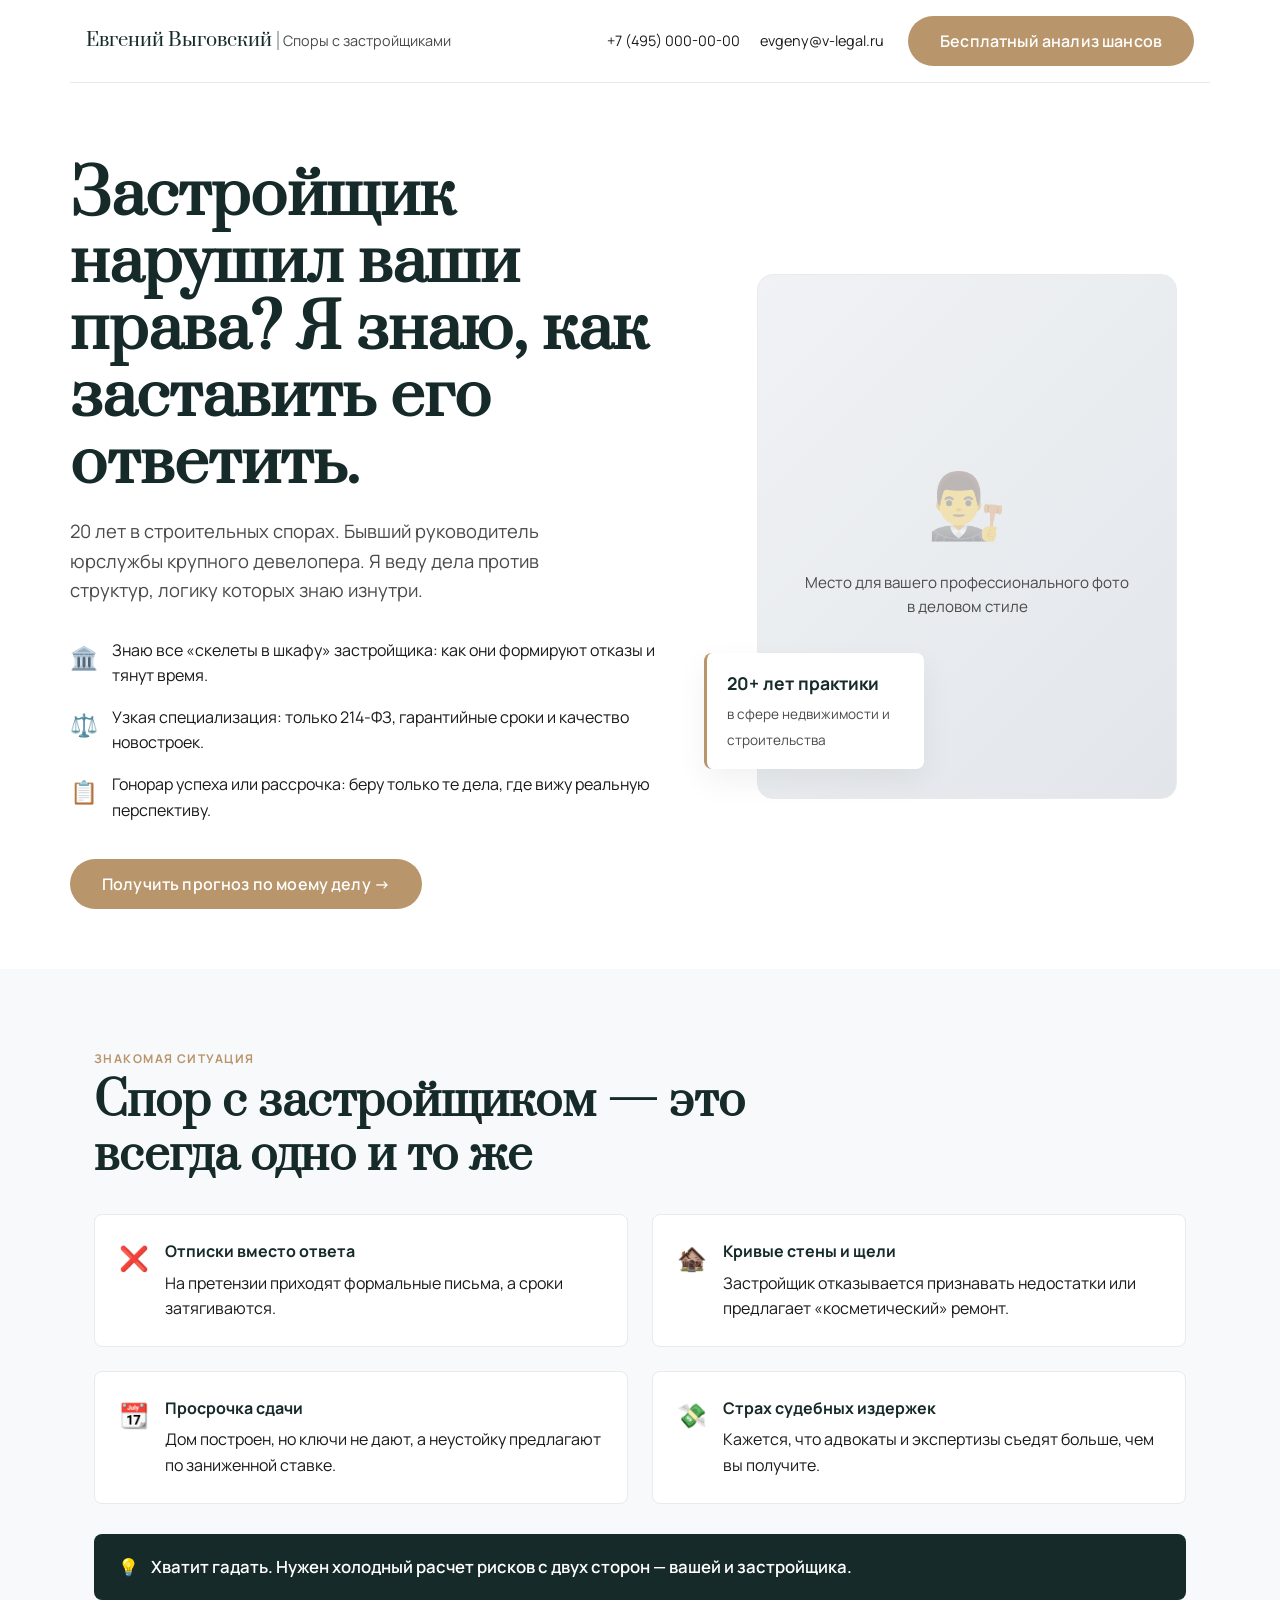
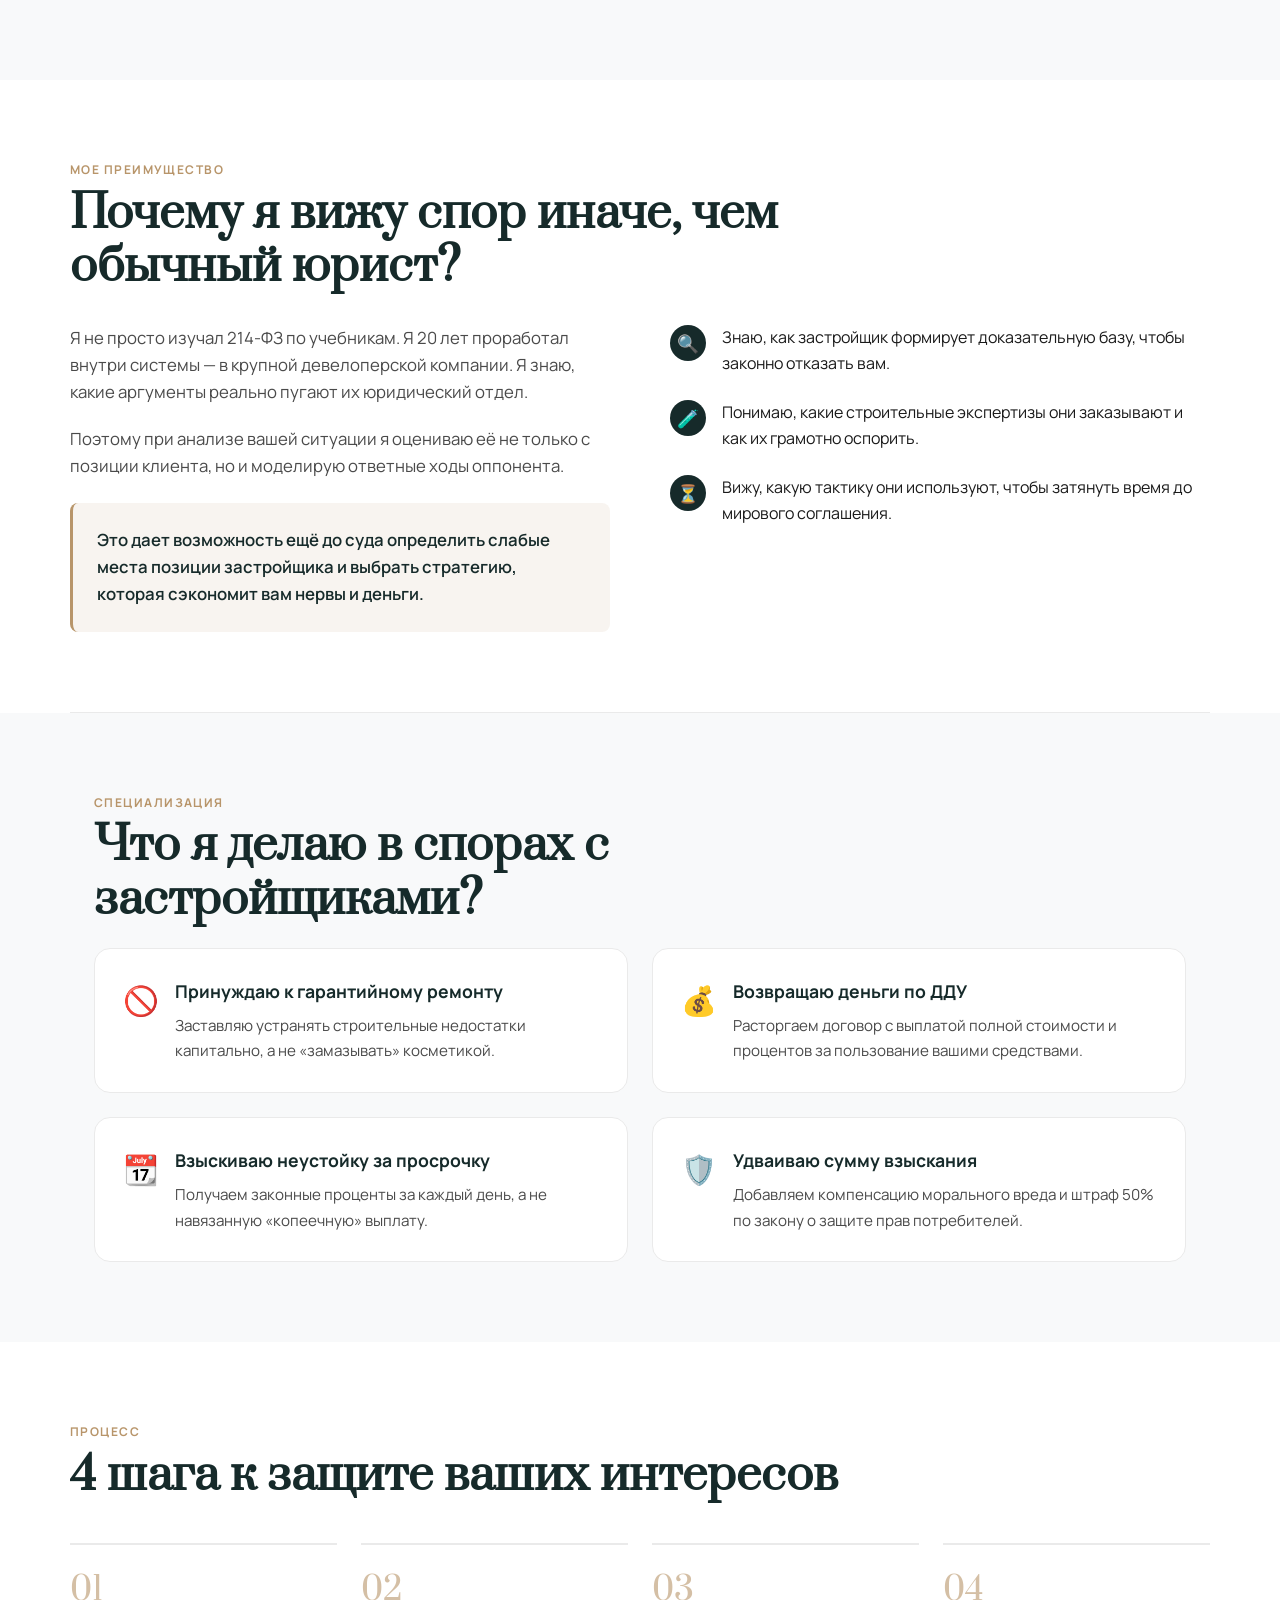
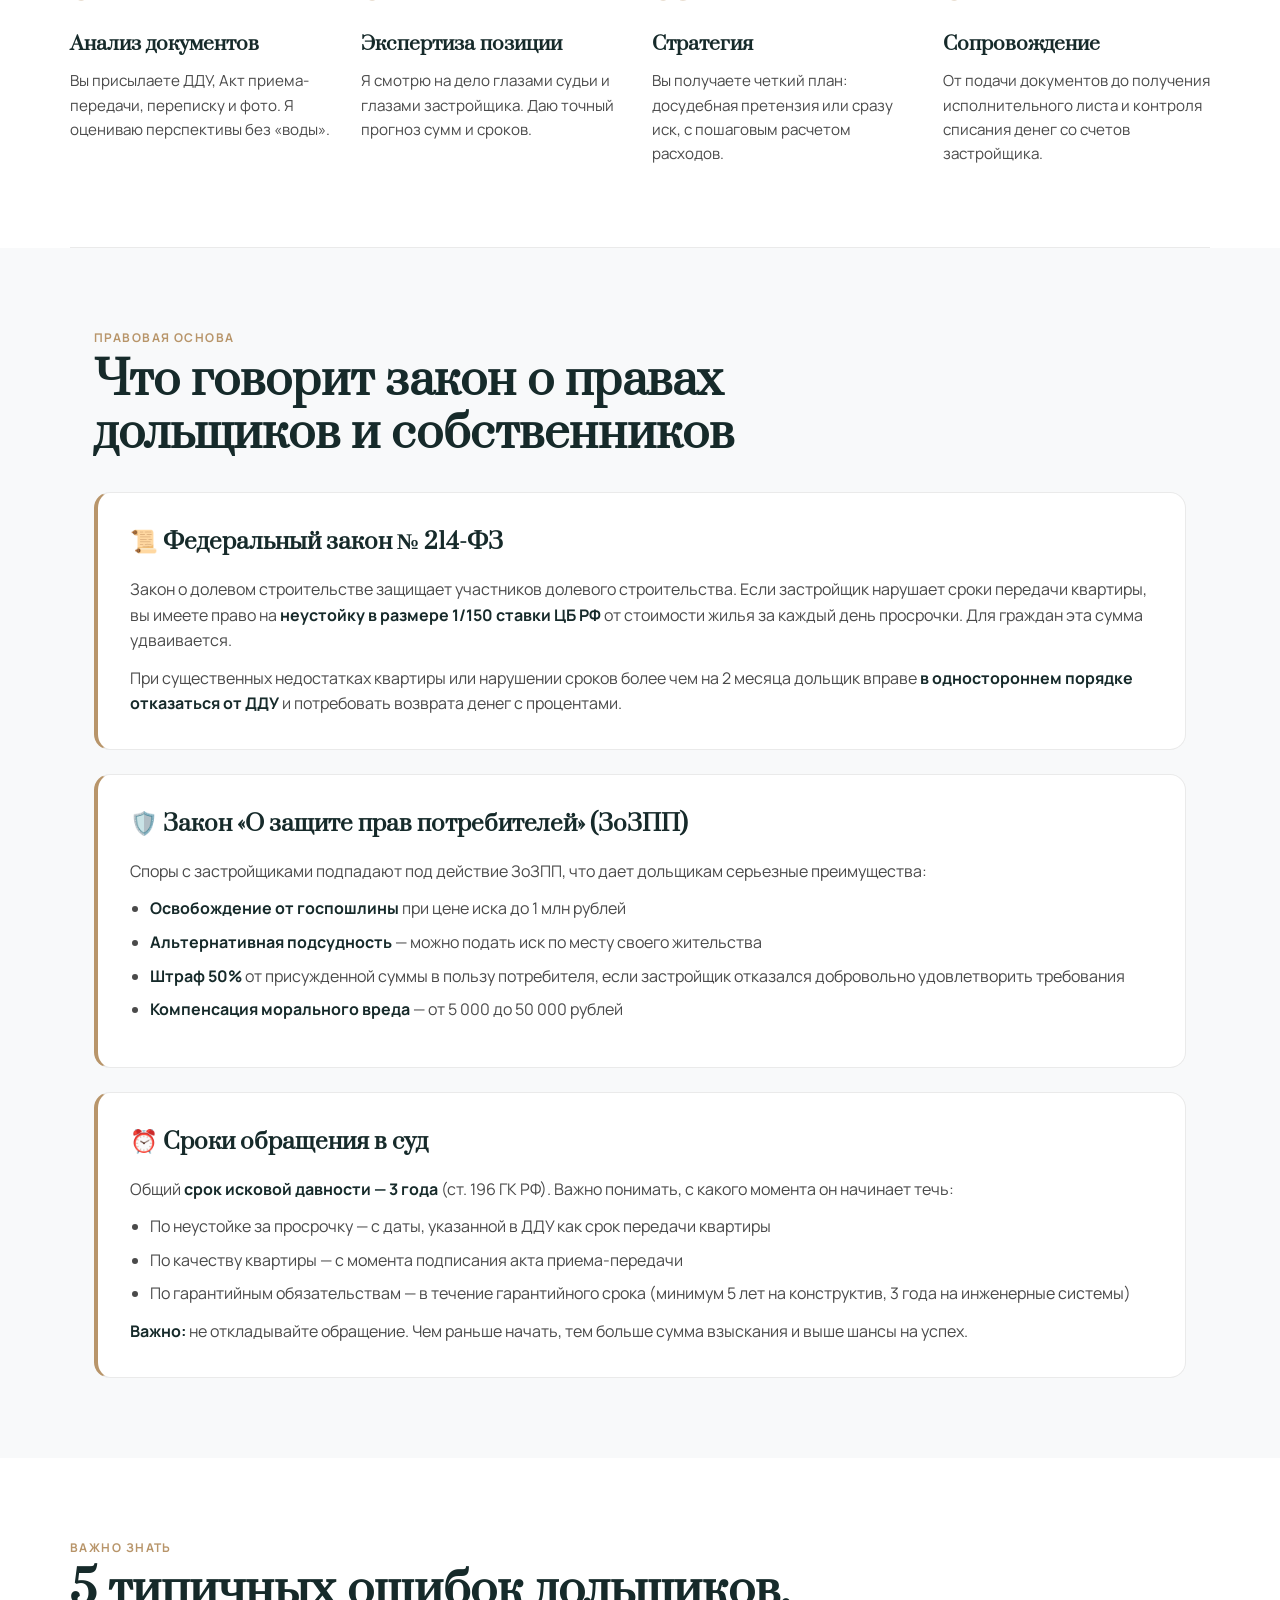
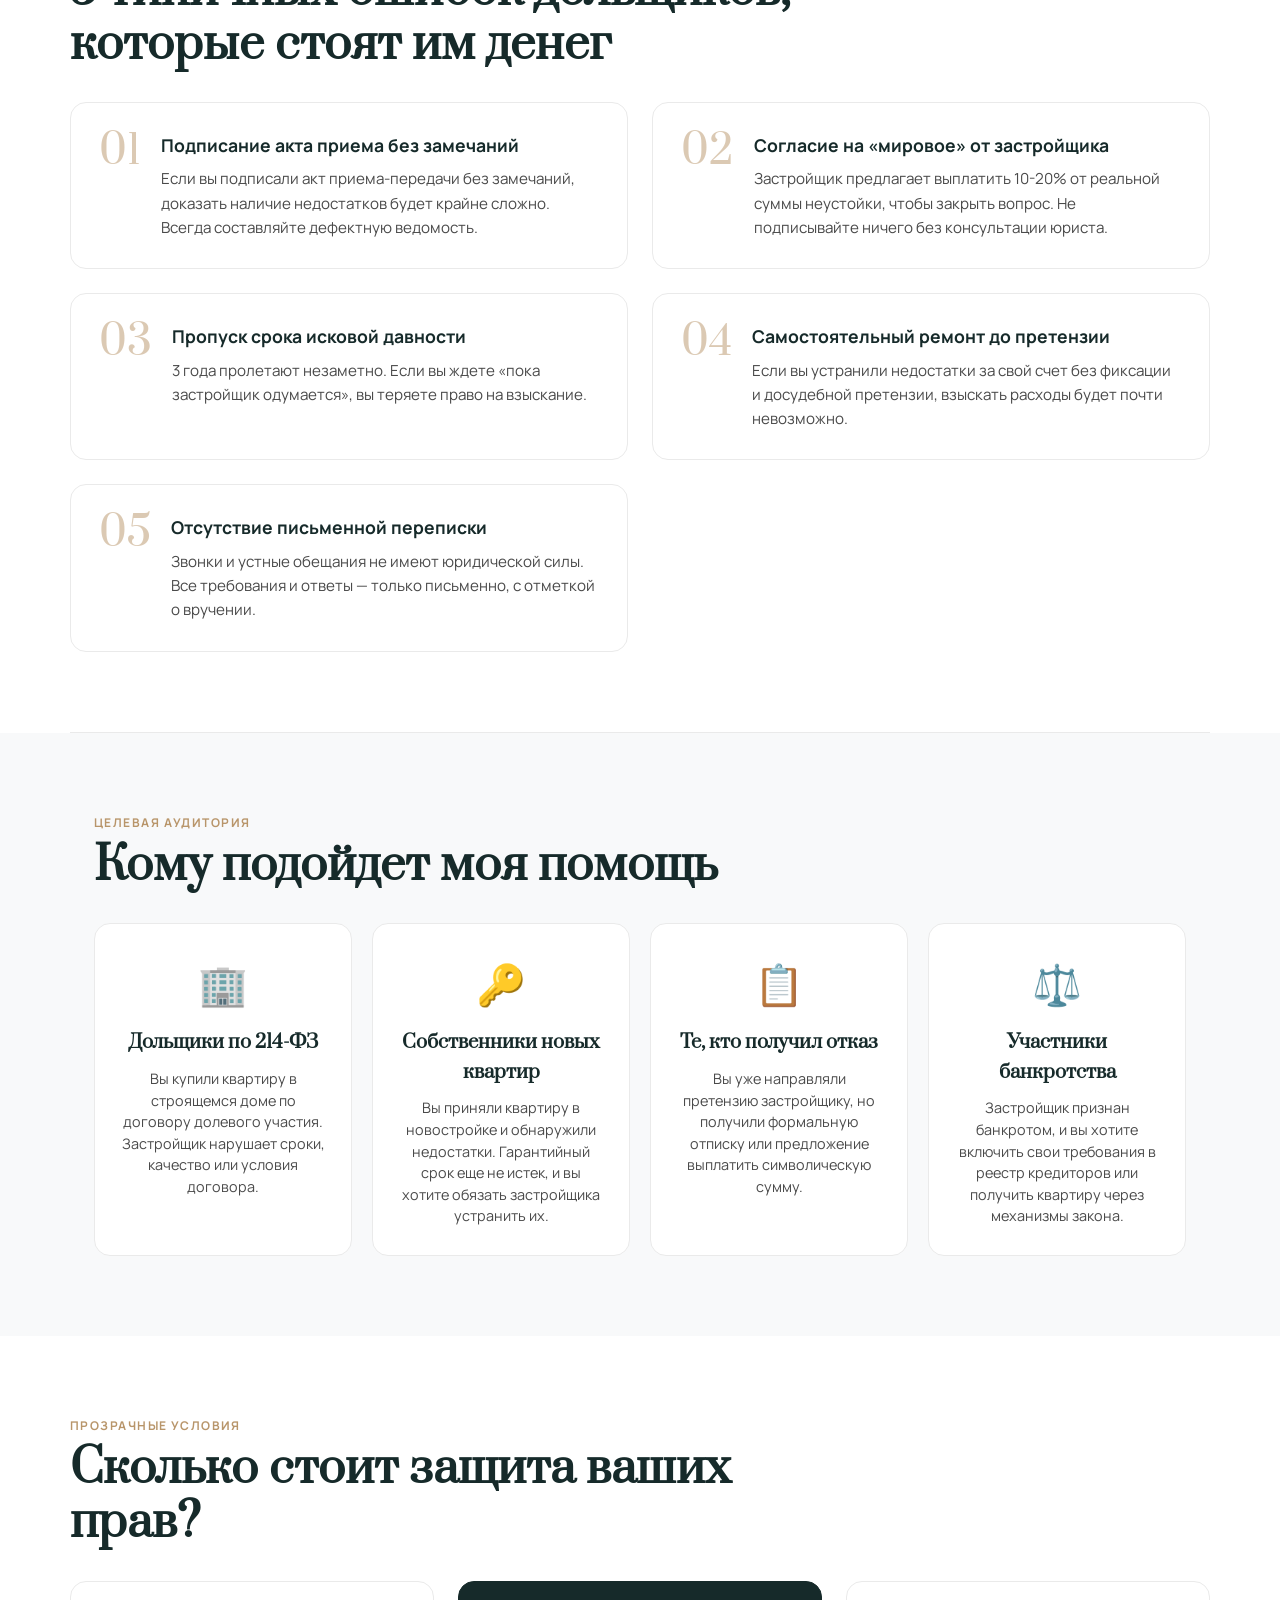
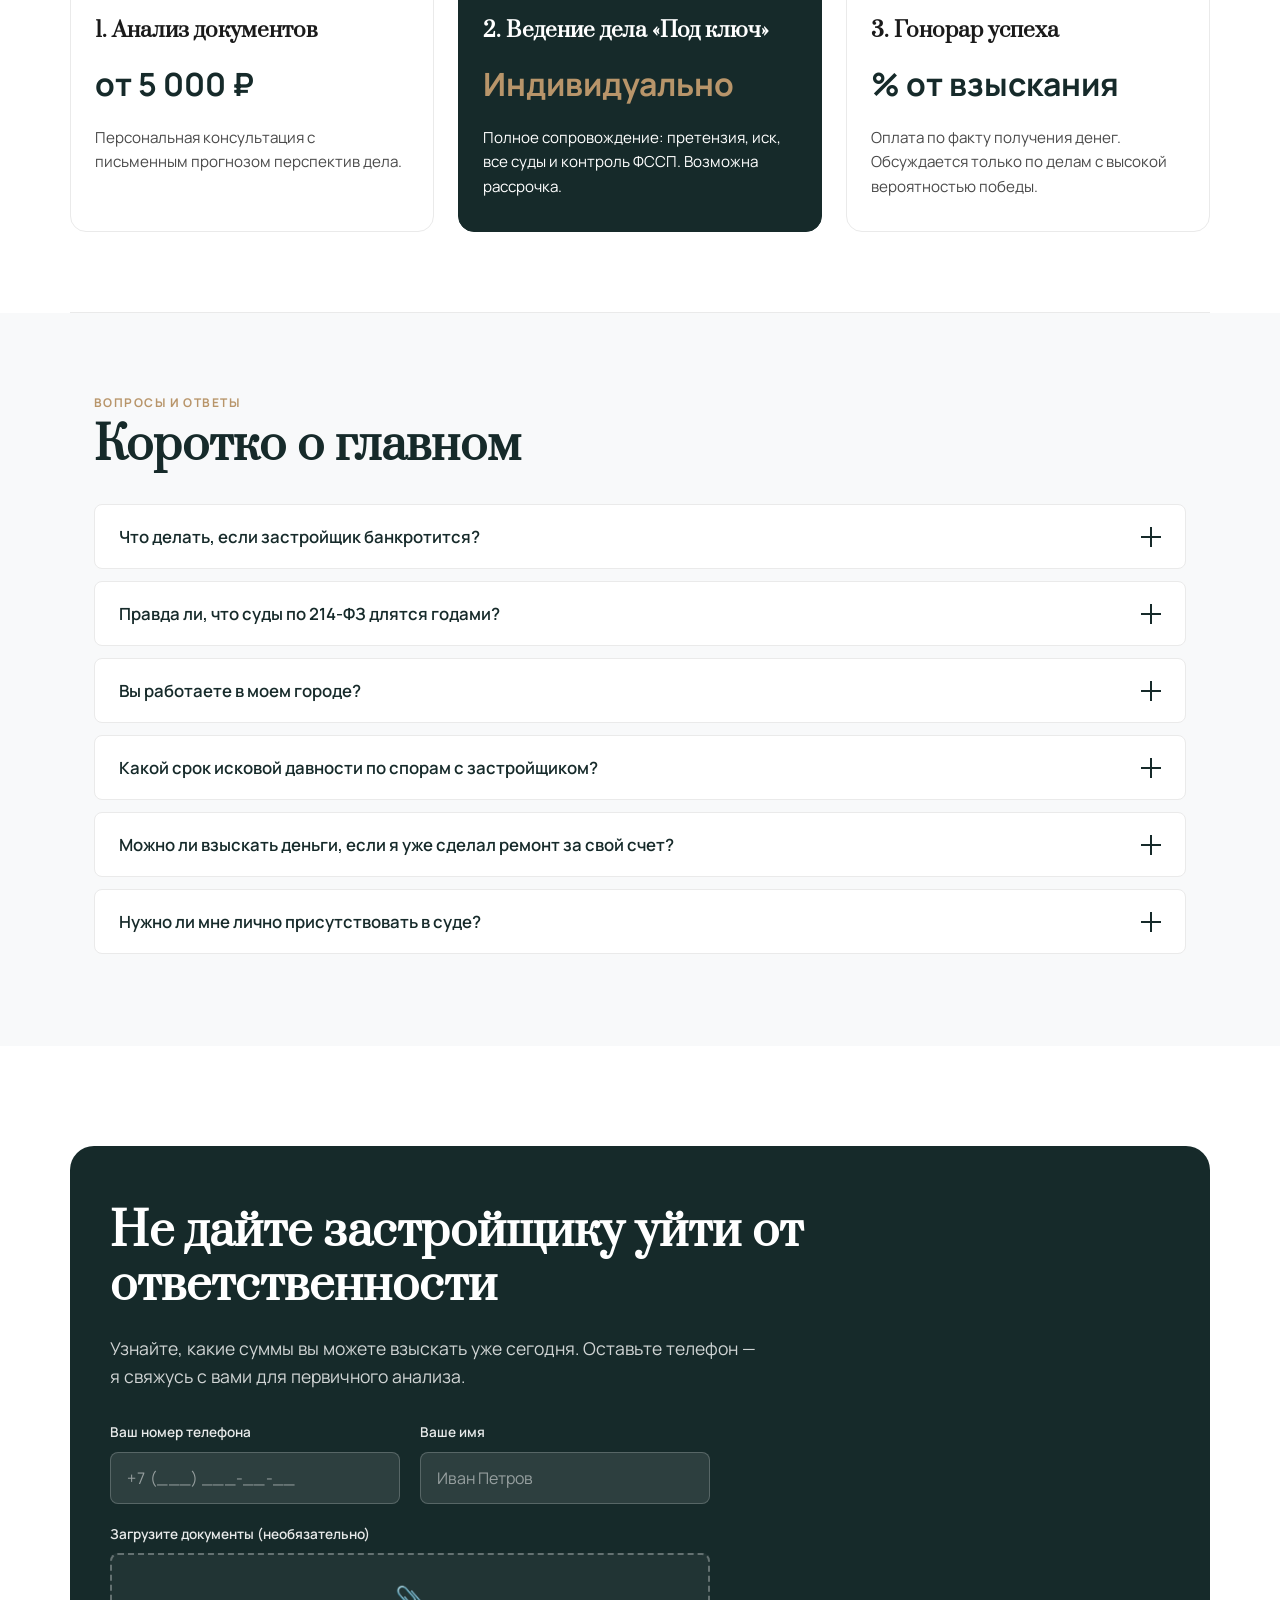
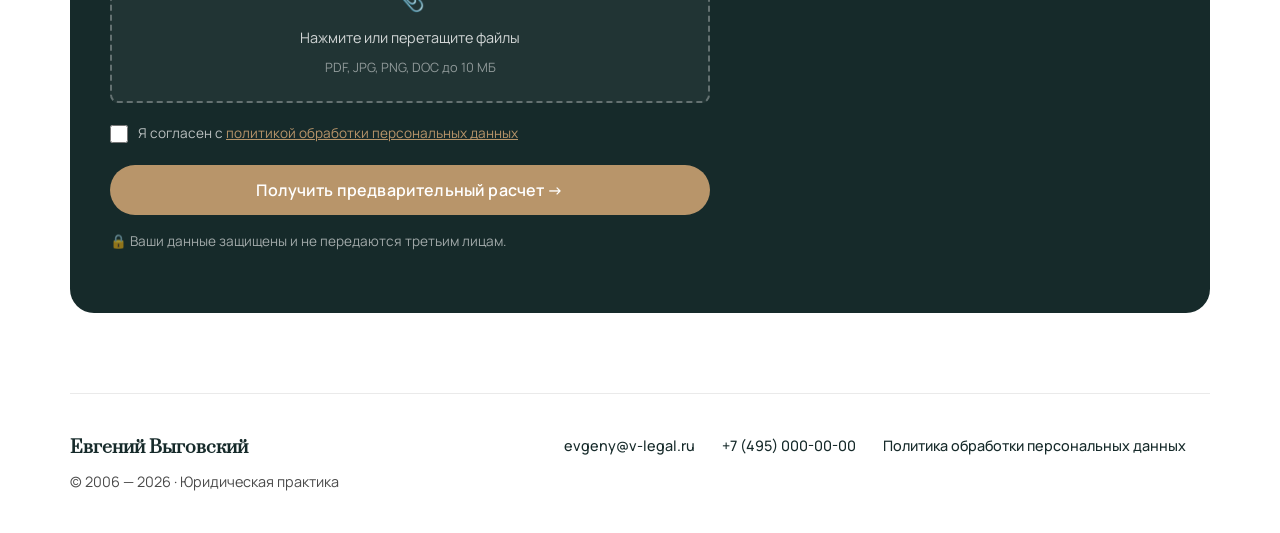
==== commit 384ab95a: "add phone mask" ====
--- a/index.html
+++ b/index.html
@@ -702,8 +702,10 @@
                   id="final-phone"
                   name="phone"
                   required
-                  placeholder="+7 (999) 000-00-00"
-                  pattern="[\+]?[0-9\s\-\(\)]{10,20}"
+                  class="phone-mask"
+                  placeholder="+7 (___) ___-__-__"
+                  autocomplete="tel"
+                  inputmode="tel"
                 />
               </div>
               <div class="form-group">
@@ -845,11 +847,13 @@
             <label for="popup-phone">Телефон</label>
             <input
               type="tel"
-              id="popup-phone"
+              id="final-phone"
               name="phone"
               required
-              placeholder="+7 (999) 000-00-00"
-              pattern="[\+]?[0-9\s\-\(\)]{10,20}"
+              class="phone-mask"
+              placeholder="+7 (___) ___-__-__"
+              autocomplete="tel"
+              inputmode="tel"
             />
           </div>
 
--- a/styles/style.css
+++ b/styles/style.css
@@ -773,6 +773,21 @@
   font-size: 0.9rem;
   color: rgba(255, 255, 255, 0.8);
 }
+.file-upload-wrapper.dragging {
+  border-color: var(--color-accent) !important;
+  background: rgba(184, 149, 106, 0.1) !important;
+  transform: scale(1.02);
+}
+
+.file-upload-wrapper.has-files .file-upload-label {
+  border-style: solid;
+  border-color: var(--color-success);
+  background: rgba(46, 125, 50, 0.05);
+}
+
+.file-upload-wrapper.has-files .file-upload-label .icon {
+  content: '✅';
+}
 .file-hint {
   font-size: 0.8rem;
   color: rgba(255, 255, 255, 0.5);
@@ -1109,6 +1124,50 @@
   background: var(--color-success);
 }
 
+.phone-mask {
+  letter-spacing: 0.02em;
+  font-variant-numeric: tabular-nums;
+  transition:
+    border-color 0.2s,
+    box-shadow 0.2s;
+}
+
+.phone-mask.incomplete {
+  border-color: #e57373 !important;
+  box-shadow: 0 0 0 3px rgba(229, 115, 115, 0.15);
+}
+
+.phone-mask::placeholder {
+  color: rgba(255, 255, 255, 0.4);
+  letter-spacing: 0.02em;
+}
+
+.popup-modal .phone-mask::placeholder {
+  color: #bbb;
+}
+
+.field-error {
+  display: block;
+  font-size: 0.8rem;
+  color: #ffcdd2;
+  margin-top: 6px;
+  opacity: 0;
+  transform: translateY(-4px);
+  transition:
+    opacity 0.2s,
+    transform 0.2s;
+  min-height: 1.2em;
+}
+
+.field-error.visible {
+  opacity: 1;
+  transform: translateY(0);
+}
+
+.popup-modal .field-error {
+  color: #c62828;
+}
+
 /* ===== RESPONSIVE ===== */
 @media (max-width: 1024px) {
   .header-right {
@@ -1371,6 +1430,10 @@
   .site-footer {
     padding: 40px 0;
   }
+
+  .phone-mask {
+    font-size: 1.05rem;
+  }
 }
 
 @media (max-width: 480px) {
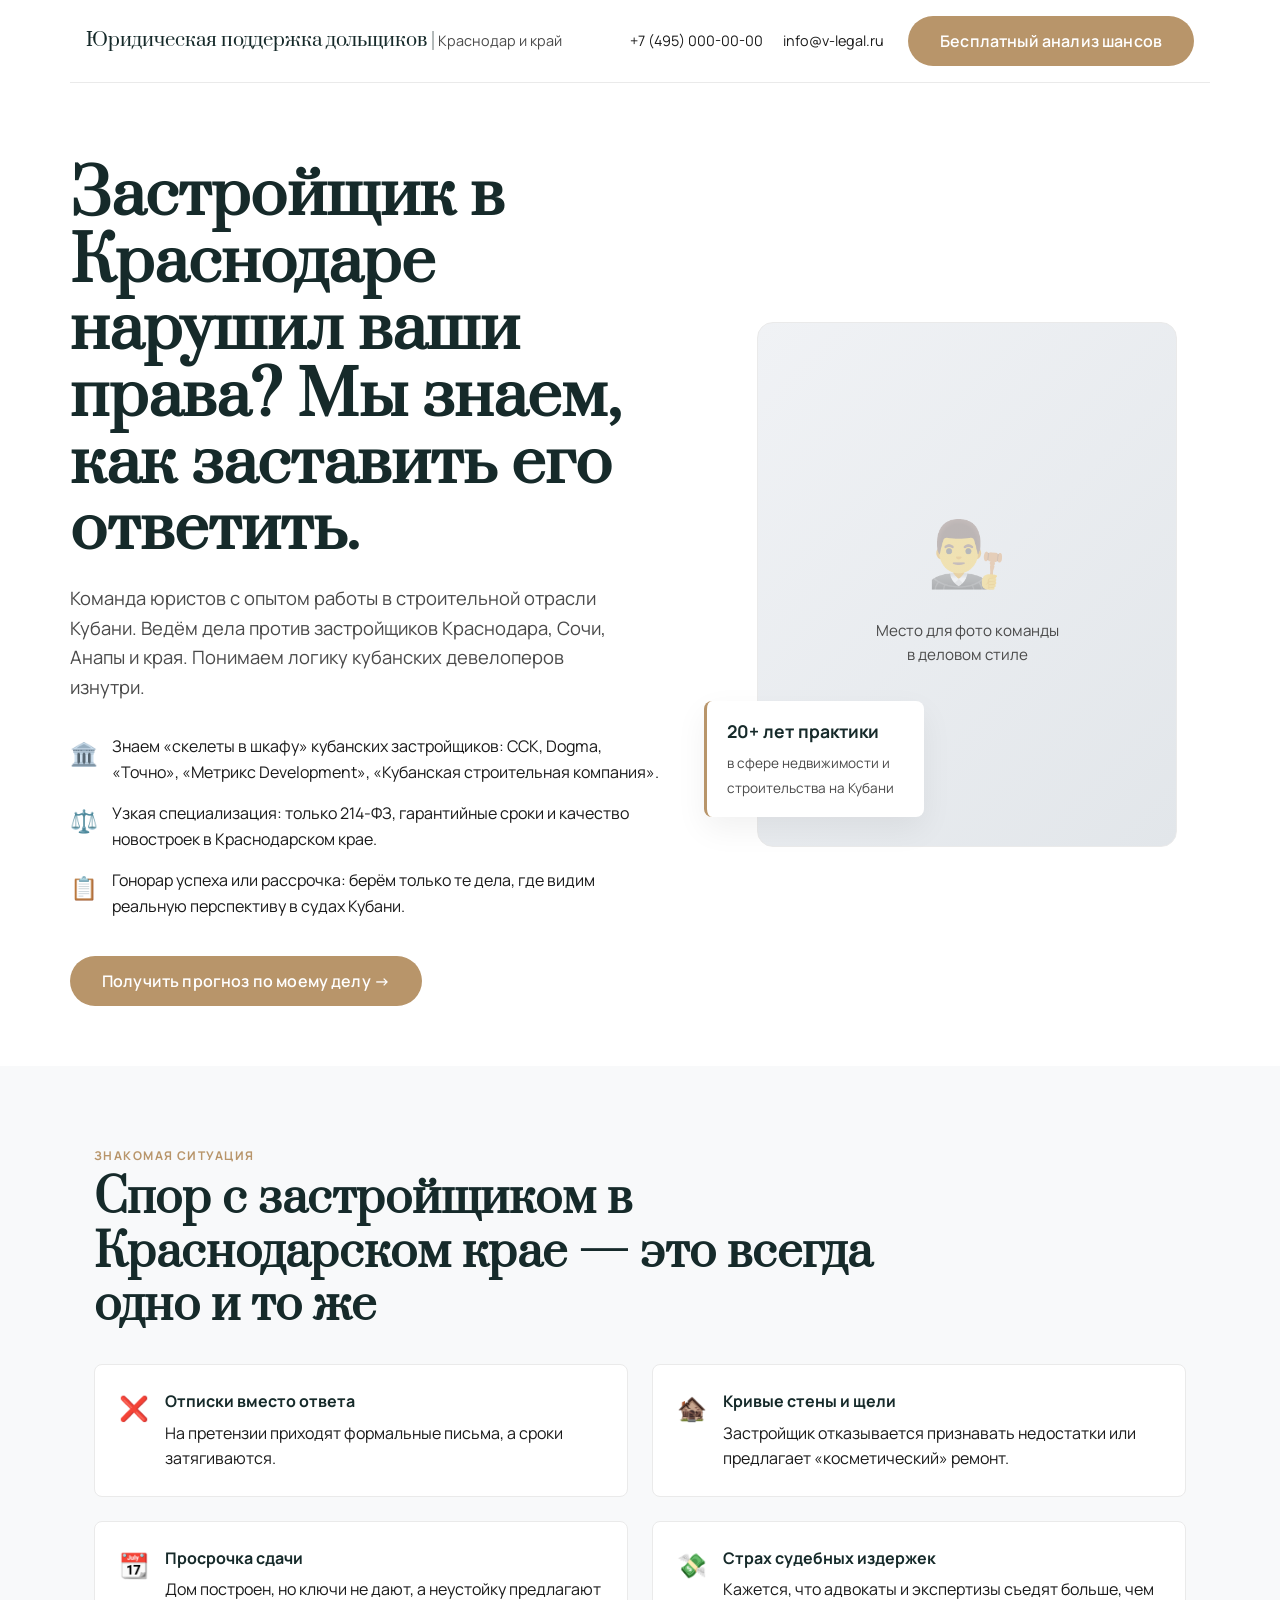
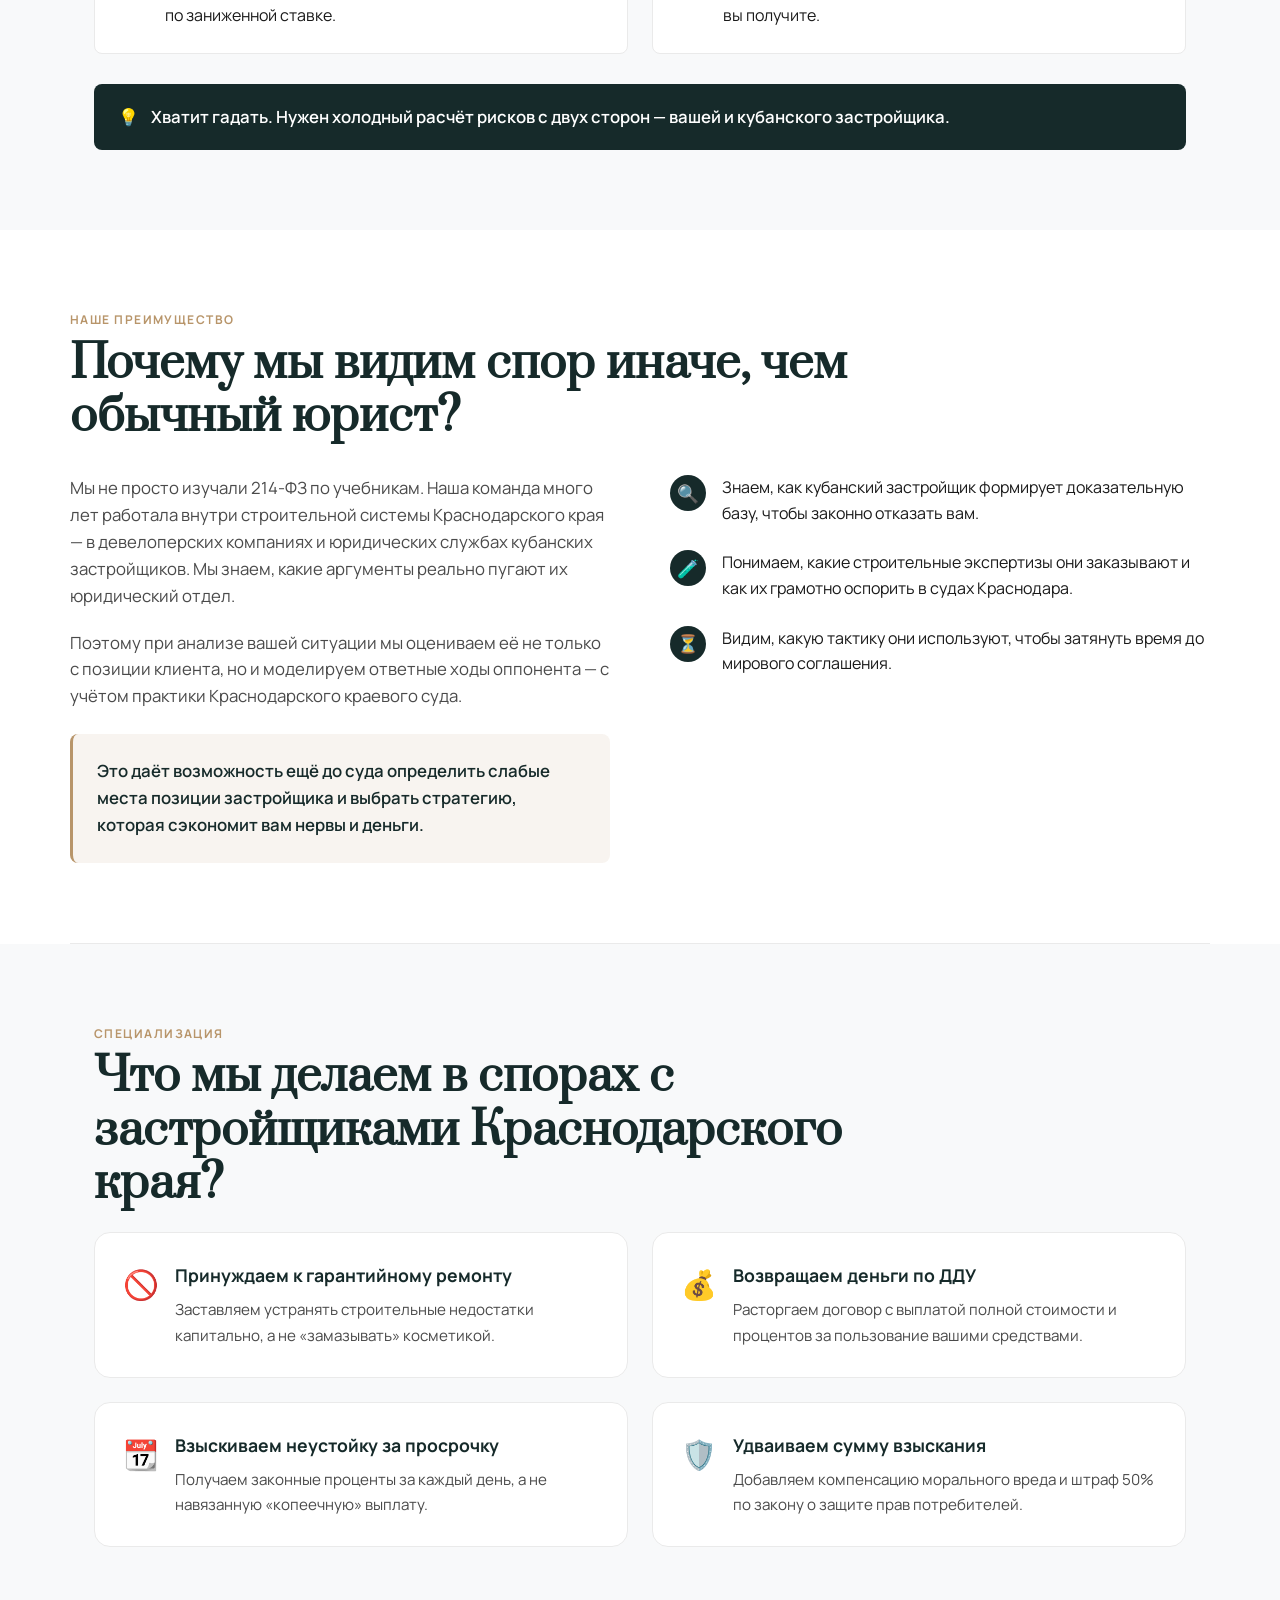
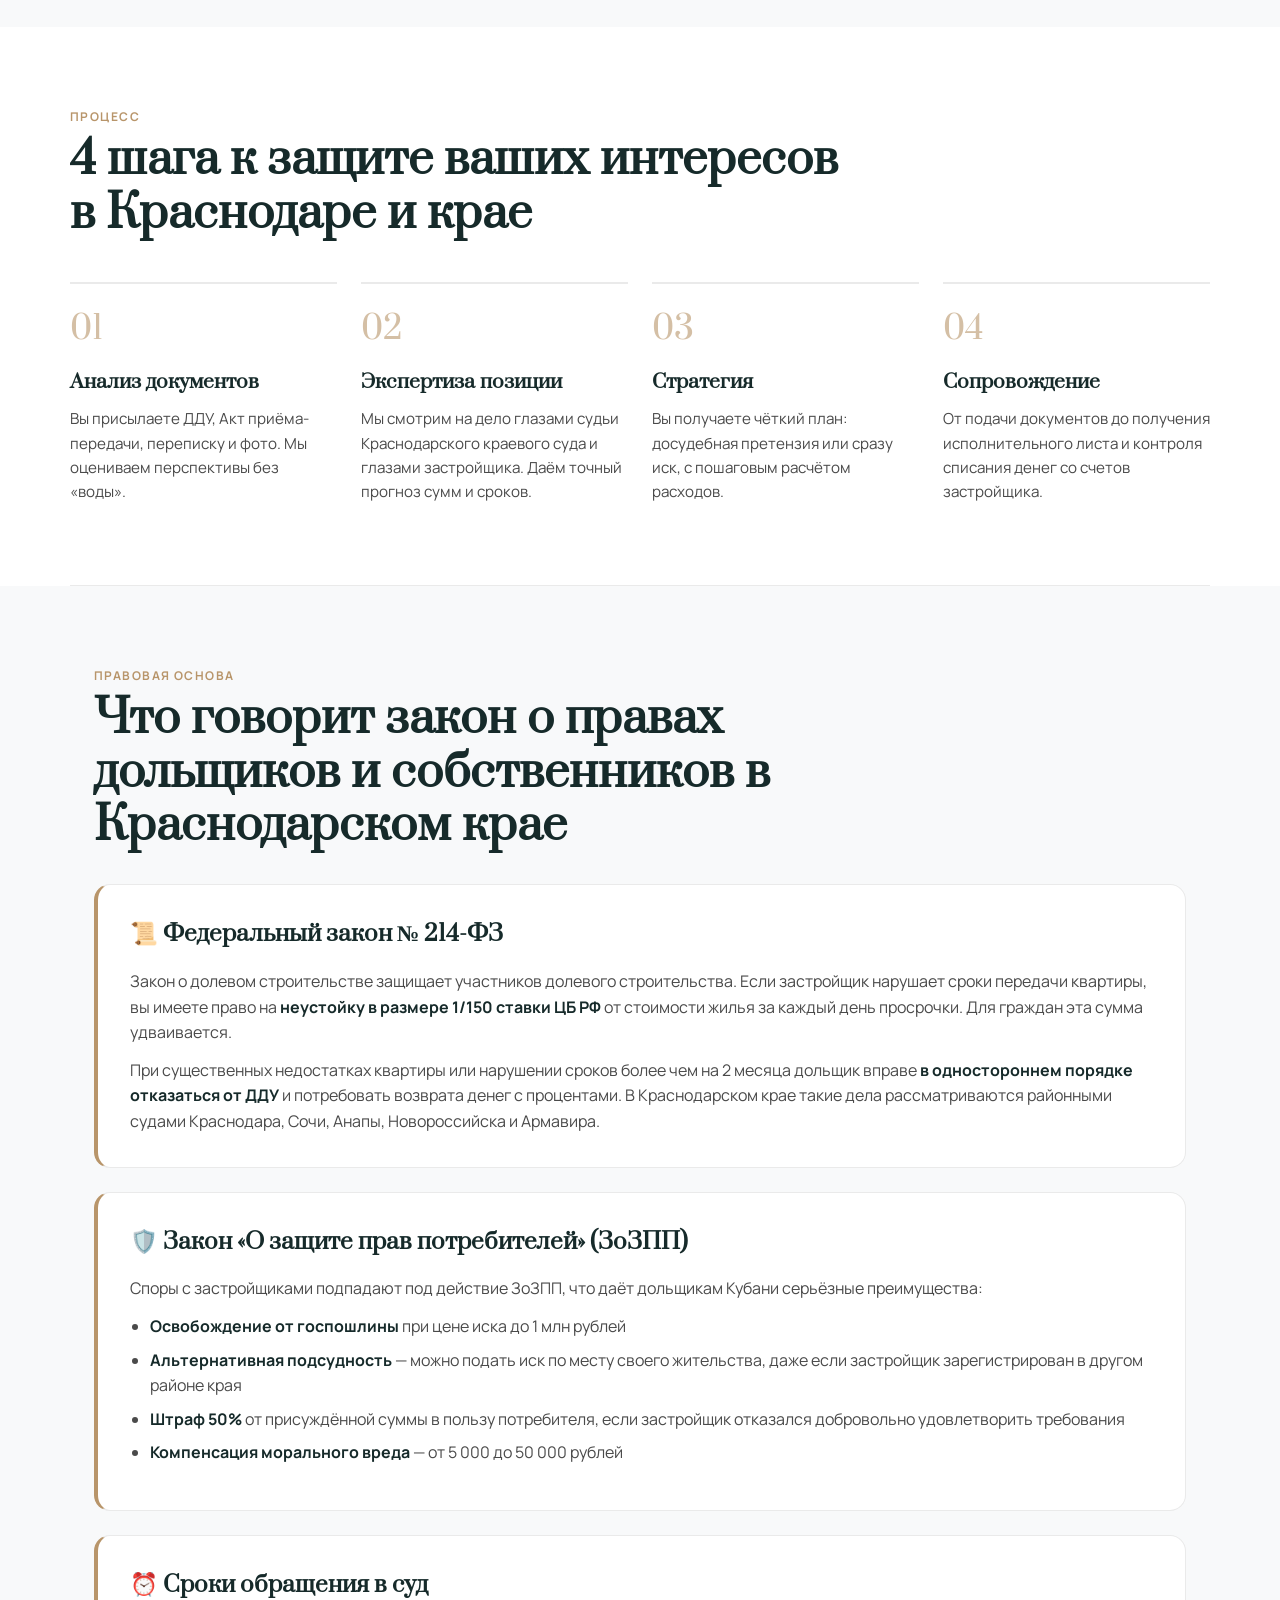
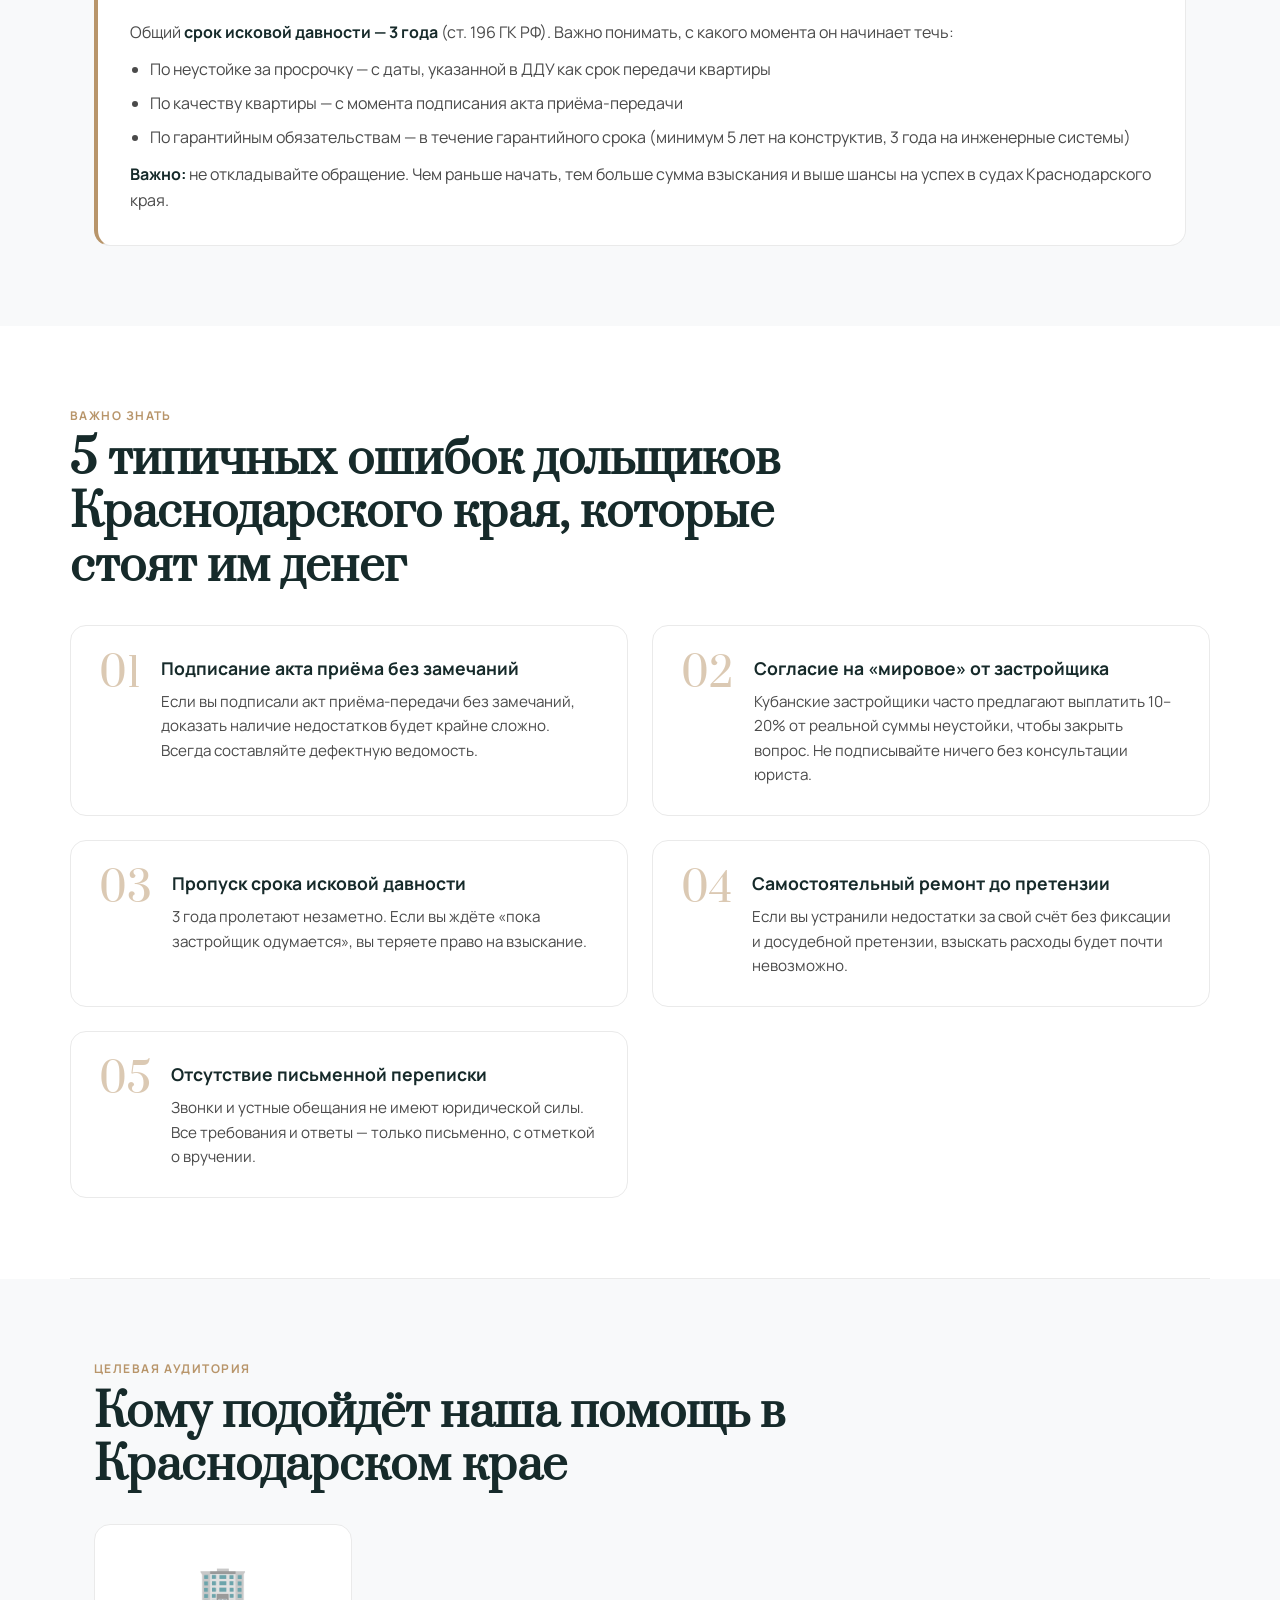
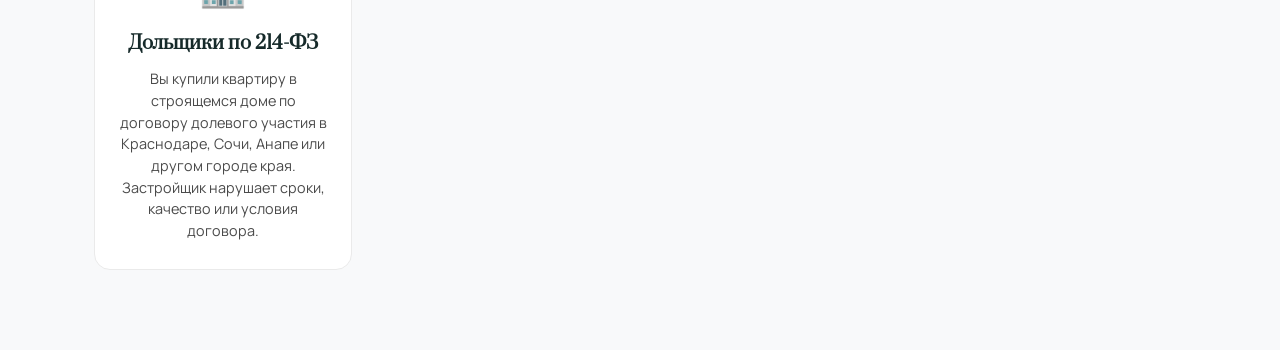
==== commit 05620277: "Update index.html" ====
--- a/index.html
+++ b/index.html
@@ -3,25 +3,25 @@
   <head>
     <meta charset="UTF-8" />
     <meta name="viewport" content="width=device-width, initial-scale=1.0" />
-    <title>Юрист по спорам с застройщиками | Евгений Выговский | 214-ФЗ</title>
+    <title>Споры с застройщиком в Краснодаре и крае | Юридическая поддержка дольщиков | 214-ФЗ</title>
     <meta
       name="description"
-      content="Юрист по спорам с застройщиками. 20 лет практики. Взыскание неустойки по 214-ФЗ, расторжение ДДУ, устранение недостатков квартиры. Работаю по всей РФ."
+      content="Команда юристов по спорам с застройщиками в Краснодаре и Краснодарском крае. Взыскание неустойки по 214-ФЗ, расторжение ДДУ, устранение недостатков новостройки. Судебная практика Кубани. Бесплатный анализ шансов."
     />
     <meta
       name="keywords"
-      content="юрист по застройщикам, споры с застройщиком, взыскание неустойки ДДУ, 214-ФЗ, качество квартиры новостройка, Евгений Выговский"
+      content="споры с застройщиком Краснодар, юрист по застройщикам Краснодарский край, взыскание неустойки ДДУ Краснодар, 214-ФЗ Краснодар, качество квартиры новостройка Краснодар, команда юристов дольщики Кубань"
     />
     <link rel="canonical" href="https://v-legal.ru/" />
 
     <meta property="og:type" content="website" />
     <meta
       property="og:title"
-      content="Евгений Выговский | Юрист по спорам с застройщиками"
+      content="Команда юристов по спорам с застройщиками | Краснодар и Краснодарский край"
     />
     <meta
       property="og:description"
-      content="Знаю аргументы застройщика изнутри. 20 лет практики. Взыскание неустойки и устранение недостатков."
+      content="Знаем аргументы кубанских застройщиков изнутри. Взыскание неустойки и устранение недостатков новостроек в Краснодаре, Сочи, Анапе и крае."
     />
     <meta property="og:image" content="https://v-legal.ru/og-image.jpg" />
     <meta property="og:url" content="https://v-legal.ru/" />
@@ -40,36 +40,39 @@
         "@context": "https://schema.org",
         "@graph": [
           {
-            "@type": "Person",
-            "name": "Евгений Выговский",
-            "jobTitle": "Юрист по спорам с застройщиками",
-            "description": "Руководитель юридической службы крупной девелоперской компании с 20-летним опытом.",
+            "@type": "LegalService",
+            "name": "Юридическая поддержка дольщиков в Краснодаре и Краснодарском крае",
+            "description": "Команда юристов по спорам с застройщиками. Взыскание неустойки по 214-ФЗ, расторжение ДДУ, устранение недостатков новостроек. Судебная практика в Краснодарском краевом суде, Сочи, Анапе, Новороссийске.",
+            "areaServed": ["Краснодар", "Краснодарский край", "Сочи", "Анапа", "Новороссийск", "Армавир", "RU"],
+            "priceRange": "от 5000 RUB",
             "telephone": "+74950000000",
-            "email": "evgeny@v-legal.ru"
-          },
-          {
-            "@type": "LegalService",
-            "name": "Юридическая помощь дольщикам и собственникам",
-            "areaServed": "RU",
-            "priceRange": "от 5000 RUB"
+            "email": "info@v-legal.ru"
           },
           {
             "@type": "FAQPage",
             "mainEntity": [
               {
                 "@type": "Question",
-                "name": "Что делать, если застройщик банкротится?",
+                "name": "Работаете ли вы со спорами с застройщиками в Краснодаре и крае?",
                 "acceptedAnswer": {
                   "@type": "Answer",
-                  "text": "Это не тупик. Я имею опыт включения требований в реестр кредиторов. Даже при банкротстве можно вернуть деньги или квартиру."
+                  "text": "Да. Мы ведём дела в Краснодарском краевом суде, районных судах Краснодара, Сочи, Анапы, Новороссийска и Армавира. Знаем практику кубанских застройщиков — ССК, Dogma, «Точно», «Метрикс Development», «Кубанская строительная компания»."
                 }
               },
               {
                 "@type": "Question",
-                "name": "Правда ли, что суды по 214-ФЗ длятся годами?",
+                "name": "Что делать, если застройщик банкротится в Краснодарском крае?",
                 "acceptedAnswer": {
                   "@type": "Answer",
-                  "text": "Только если тянуть время. Я выбираю агрессивную стратегию, чтобы сократить сроки до 2-4 месяцев."
+                  "text": "Это не тупик. У нас есть опыт включения требований дольщиков в реестр кредиторов в Арбитражном суде Краснодарского края. Даже при банкротстве можно вернуть деньги или получить квартиру через Фонд защиты прав дольщиков."
+                }
+              },
+              {
+                "@type": "Question",
+                "name": "Правда ли, что суды по 214-ФЗ в Краснодаре длятся годами?",
+                "acceptedAnswer": {
+                  "@type": "Answer",
+                  "text": "Только если тянуть время. Мы выбираем агрессивную стратегию с учётом загрузки Краснодарского краевого суда, чтобы сократить сроки до 2–4 месяцев."
                 }
               },
               {
@@ -77,15 +80,15 @@
                 "name": "Какой срок исковой давности по спорам с застройщиком?",
                 "acceptedAnswer": {
                   "@type": "Answer",
-                  "text": "Общий срок исковой давности составляет 3 года. По качеству квартиры срок начинает течь с момента передачи, по неустойке — с даты, указанной в ДДУ."
+                  "text": "Общий срок исковой давности — 3 года. По качеству квартиры срок течёт с момента передачи, по неустойке — с даты, указанной в ДДУ."
                 }
               },
               {
                 "@type": "Question",
-                "name": "Можно ли взыскать деньги, если я уже сделал ремонт за свой счет?",
+                "name": "Можно ли взыскать деньги, если я уже сделал ремонт за свой счёт?",
                 "acceptedAnswer": {
                   "@type": "Answer",
-                  "text": "Да, при условии сохранения доказательств: акта о недостатках, чеков, договоров с подрядчиками, фото- и видеофиксации."
+                  "text": "Да, при условии сохранения доказательств: акта о недостатках, чеков, договоров с подрядчиками, фото- и видеофиксации. В Краснодарском крае суды принимают такие доказательства при грамотной экспертизе."
                 }
               }
             ]
@@ -98,12 +101,12 @@
     <!-- HEADER -->
     <header class="container site-header">
       <a href="/" class="logo"
-        >Евгений Выговский |<span> Споры с застройщиками</span></a
+        >Юридическая поддержка дольщиков |<span> Краснодар и край</span></a
       >
       <div class="header-right">
         <div class="contacts">
           <a href="tel:+74950000000">+7 (495) 000-00-00</a>
-          <a href="mailto:evgeny@v-legal.ru">evgeny@v-legal.ru</a>
+          <a href="mailto:info@v-legal.ru">info@v-legal.ru</a>
         </div>
         <button
           class="btn-primary btn-accent open-popup-btn"
@@ -119,32 +122,34 @@
     <section class="container hero">
       <div class="hero-content">
         <h1>
-          Застройщик нарушил ваши права? Я знаю, как заставить его ответить.
+          Застройщик в Краснодаре нарушил ваши права? Мы знаем, как заставить его ответить.
         </h1>
         <p class="sub">
-          20 лет в строительных спорах. Бывший руководитель юрслужбы крупного
-          девелопера. Я веду дела против структур, логику которых знаю изнутри.
+          Команда юристов с опытом работы в строительной отрасли Кубани. Ведём
+          дела против застройщиков Краснодара, Сочи, Анапы и края. Понимаем
+          логику кубанских девелоперов изнутри.
         </p>
         <div class="hero-utp">
           <div class="utp-item">
             <span class="icon">🏛️</span>
             <span
-              >Знаю все «скелеты в шкафу» застройщика: как они формируют отказы
-              и тянут время.</span
+              >Знаем «скелеты в шкафу» кубанских застройщиков: ССК, Dogma,
+              «Точно», «Метрикс Development», «Кубанская строительная
+              компания».</span
             >
           </div>
           <div class="utp-item">
             <span class="icon">⚖️</span>
             <span
               >Узкая специализация: только 214-ФЗ, гарантийные сроки и качество
-              новостроек.</span
+              новостроек в Краснодарском крае.</span
             >
           </div>
           <div class="utp-item">
             <span class="icon">📋</span>
             <span
-              >Гонорар успеха или рассрочка: беру только те дела, где вижу
-              реальную перспективу.</span
+              >Гонорар успеха или рассрочка: берём только те дела, где видим
+              реальную перспективу в судах Кубани.</span
             >
           </div>
         </div>
@@ -153,14 +158,14 @@
         </button>
       </div>
       <div class="hero-image">
-        <div class="placeholder" role="img" aria-label="Фотография юриста">
+        <div class="placeholder" role="img" aria-label="Фотография команды юристов">
           <span
-            >Место для вашего профессионального фото<br />в деловом стиле</span
+            >Место для фото команды<br />в деловом стиле</span
           >
         </div>
         <div class="hero-badge">
           <strong>20+ лет практики</strong>
-          <span>в сфере недвижимости и строительства</span>
+          <span>в сфере недвижимости и строительства на Кубани</span>
         </div>
       </div>
     </section>
@@ -170,7 +175,7 @@
       <div class="container">
         <div class="section-label">Знакомая ситуация</div>
         <h2 class="section-title">
-          Спор с застройщиком — это всегда одно и то же
+          Спор с застройщиком в Краснодарском крае — это всегда одно и то же
         </h2>
         <ul class="triggers-list">
           <li>
@@ -203,31 +208,34 @@
           </li>
         </ul>
         <div class="trigger-result">
-          <span>💡</span> Хватит гадать. Нужен холодный расчет рисков с двух
-          сторон — вашей и застройщика.
+          <span>💡</span> Хватит гадать. Нужен холодный расчёт рисков с двух
+          сторон — вашей и кубанского застройщика.
         </div>
       </div>
     </section>
 
     <!-- EXPERTISE -->
     <section class="container section">
-      <div class="section-label">Мое преимущество</div>
+      <div class="section-label">Наше преимущество</div>
       <h2 class="section-title">
-        Почему я вижу спор иначе, чем обычный юрист?
+        Почему мы видим спор иначе, чем обычный юрист?
       </h2>
       <div class="expertise-grid">
         <div class="left">
           <p>
-            Я не просто изучал 214-ФЗ по учебникам. Я 20 лет проработал внутри
-            системы — в крупной девелоперской компании. Я знаю, какие аргументы
-            реально пугают их юридический отдел.
+            Мы не просто изучали 214-ФЗ по учебникам. Наша команда много лет
+            работала внутри строительной системы Краснодарского края — в
+            девелоперских компаниях и юридических службах кубанских
+            застройщиков. Мы знаем, какие аргументы реально пугают их
+            юридический отдел.
           </p>
           <p>
-            Поэтому при анализе вашей ситуации я оцениваю её не только с позиции
-            клиента, но и моделирую ответные ходы оппонента.
+            Поэтому при анализе вашей ситуации мы оцениваем её не только с
+            позиции клиента, но и моделируем ответные ходы оппонента — с учётом
+            практики Краснодарского краевого суда.
           </p>
           <div class="expertise-conclusion">
-            Это дает возможность ещё до суда определить слабые места позиции
+            Это даёт возможность ещё до суда определить слабые места позиции
             застройщика и выбрать стратегию, которая сэкономит вам нервы и
             деньги.
           </div>
@@ -235,15 +243,16 @@
         <div class="right">
           <ul>
             <li>
-              <span class="icon">🔍</span> Знаю, как застройщик формирует
-              доказательную базу, чтобы законно отказать вам.
+              <span class="icon">🔍</span> Знаем, как кубанский застройщик
+              формирует доказательную базу, чтобы законно отказать вам.
             </li>
             <li>
-              <span class="icon">🧪</span> Понимаю, какие строительные
-              экспертизы они заказывают и как их грамотно оспорить.
+              <span class="icon">🧪</span> Понимаем, какие строительные
+              экспертизы они заказывают и как их грамотно оспорить в судах
+              Краснодара.
             </li>
             <li>
-              <span class="icon">⏳</span> Вижу, какую тактику они используют,
+              <span class="icon">⏳</span> Видим, какую тактику они используют,
               чтобы затянуть время до мирового соглашения.
             </li>
           </ul>
@@ -255,14 +264,14 @@
     <section class="section bg-alt">
       <div class="container">
         <div class="section-label">Специализация</div>
-        <h2 class="section-title">Что я делаю в спорах с застройщиками?</h2>
+        <h2 class="section-title">Что мы делаем в спорах с застройщиками Краснодарского края?</h2>
         <div class="tasks-grid">
           <div class="task-item">
             <span class="icon">🚫</span>
             <div>
-              <strong>Принуждаю к гарантийному ремонту</strong
+              <strong>Принуждаем к гарантийному ремонту</strong
               ><span
-                >Заставляю устранять строительные недостатки капитально, а не
+                >Заставляем устранять строительные недостатки капитально, а не
                 «замазывать» косметикой.</span
               >
             </div>
@@ -270,7 +279,7 @@
           <div class="task-item">
             <span class="icon">💰</span>
             <div>
-              <strong>Возвращаю деньги по ДДУ</strong
+              <strong>Возвращаем деньги по ДДУ</strong
               ><span
                 >Расторгаем договор с выплатой полной стоимости и процентов за
                 пользование вашими средствами.</span
@@ -280,7 +289,7 @@
           <div class="task-item">
             <span class="icon">📆</span>
             <div>
-              <strong>Взыскиваю неустойку за просрочку</strong
+              <strong>Взыскиваем неустойку за просрочку</strong
               ><span
                 >Получаем законные проценты за каждый день, а не навязанную
                 «копеечную» выплату.</span
@@ -290,7 +299,7 @@
           <div class="task-item">
             <span class="icon">🛡️</span>
             <div>
-              <strong>Удваиваю сумму взыскания</strong
+              <strong>Удваиваем сумму взыскания</strong
               ><span
                 >Добавляем компенсацию морального вреда и штраф 50% по закону о
                 защите прав потребителей.</span
@@ -304,13 +313,13 @@
     <!-- STEPS -->
     <section class="container section">
       <div class="section-label">Процесс</div>
-      <h2 class="section-title">4 шага к защите ваших интересов</h2>
+      <h2 class="section-title">4 шага к защите ваших интересов в Краснодаре и крае</h2>
       <div class="steps">
         <div class="step">
           <div class="num">01</div>
           <h4>Анализ документов</h4>
           <p>
-            Вы присылаете ДДУ, Акт приема-передачи, переписку и фото. Я оцениваю
+            Вы присылаете ДДУ, Акт приёма-передачи, переписку и фото. Мы оцениваем
             перспективы без «воды».
           </p>
         </div>
@@ -318,16 +327,16 @@
           <div class="num">02</div>
           <h4>Экспертиза позиции</h4>
           <p>
-            Я смотрю на дело глазами судьи и глазами застройщика. Даю точный
-            прогноз сумм и сроков.
+            Мы смотрим на дело глазами судьи Краснодарского краевого суда и
+            глазами застройщика. Даём точный прогноз сумм и сроков.
           </p>
         </div>
         <div class="step">
           <div class="num">03</div>
           <h4>Стратегия</h4>
           <p>
-            Вы получаете четкий план: досудебная претензия или сразу иск, с
-            пошаговым расчетом расходов.
+            Вы получаете чёткий план: досудебная претензия или сразу иск, с
+            пошаговым расчётом расходов.
           </p>
         </div>
         <div class="step">
@@ -341,12 +350,12 @@
       </div>
     </section>
 
-    <!-- 🆕 SEO-БЛОК: ПРАВОВАЯ ОСНОВА -->
+    <!-- ПРАВОВАЯ ОСНОВА -->
     <section class="section bg-alt">
       <div class="container">
         <div class="section-label">Правовая основа</div>
         <h2 class="section-title">
-          Что говорит закон о правах дольщиков и собственников
+          Что говорит закон о правах дольщиков и собственников в Краснодарском крае
         </h2>
         <div class="legal-content">
           <div class="legal-block">
@@ -363,14 +372,16 @@
               При существенных недостатках квартиры или нарушении сроков более
               чем на 2 месяца дольщик вправе
               <strong>в одностороннем порядке отказаться от ДДУ</strong> и
-              потребовать возврата денег с процентами.
+              потребовать возврата денег с процентами. В Краснодарском крае
+              такие дела рассматриваются районными судами Краснодара, Сочи,
+              Анапы, Новороссийска и Армавира.
             </p>
           </div>
           <div class="legal-block">
             <h3>🛡️ Закон «О защите прав потребителей» (ЗоЗПП)</h3>
             <p>
-              Споры с застройщиками подпадают под действие ЗоЗПП, что дает
-              дольщикам серьезные преимущества:
+              Споры с застройщиками подпадают под действие ЗоЗПП, что даёт
+              дольщикам Кубани серьёзные преимущества:
             </p>
             <ul>
               <li>
@@ -379,10 +390,11 @@
               </li>
               <li>
                 <strong>Альтернативная подсудность</strong> — можно подать иск
-                по месту своего жительства
-              </li>
-              <li>
-                <strong>Штраф 50%</strong> от присужденной суммы в пользу
+                по месту своего жительства, даже если застройщик
+                зарегистрирован в другом районе края
+              </li>
+              <li>
+                <strong>Штраф 50%</strong> от присуждённой суммы в пользу
                 потребителя, если застройщик отказался добровольно удовлетворить
                 требования
               </li>
@@ -404,7 +416,7 @@
                 передачи квартиры
               </li>
               <li>
-                По качеству квартиры — с момента подписания акта приема-передачи
+                По качеству квартиры — с момента подписания акта приёма-передачи
               </li>
               <li>
                 По гарантийным обязательствам — в течение гарантийного срока
@@ -413,26 +425,27 @@
             </ul>
             <p>
               <strong>Важно:</strong> не откладывайте обращение. Чем раньше
-              начать, тем больше сумма взыскания и выше шансы на успех.
-            </p>
-          </div>
-        </div>
-      </div>
-    </section>
-
-    <!-- 🆕 SEO-БЛОК: ТИПИЧНЫЕ ОШИБКИ -->
+              начать, тем больше сумма взыскания и выше шансы на успех в судах
+              Краснодарского края.
+            </p>
+          </div>
+        </div>
+      </div>
+    </section>
+
+    <!-- ТИПИЧНЫЕ ОШИБКИ -->
     <section class="container section">
       <div class="section-label">Важно знать</div>
       <h2 class="section-title">
-        5 типичных ошибок дольщиков, которые стоят им денег
+        5 типичных ошибок дольщиков Краснодарского края, которые стоят им денег
       </h2>
       <div class="mistakes-grid">
         <div class="mistake-item">
           <div class="mistake-num">01</div>
           <div>
-            <strong>Подписание акта приема без замечаний</strong>
-            <p>
-              Если вы подписали акт приема-передачи без замечаний, доказать
+            <strong>Подписание акта приёма без замечаний</strong>
+            <p>
+              Если вы подписали акт приёма-передачи без замечаний, доказать
               наличие недостатков будет крайне сложно. Всегда составляйте
               дефектную ведомость.
             </p>
@@ -443,9 +456,9 @@
           <div>
             <strong>Согласие на «мировое» от застройщика</strong>
             <p>
-              Застройщик предлагает выплатить 10-20% от реальной суммы
-              неустойки, чтобы закрыть вопрос. Не подписывайте ничего без
-              консультации юриста.
+              Кубанские застройщики часто предлагают выплатить 10–20% от
+              реальной суммы неустойки, чтобы закрыть вопрос. Не подписывайте
+              ничего без консультации юриста.
             </p>
           </div>
         </div>
@@ -454,7 +467,7 @@
           <div>
             <strong>Пропуск срока исковой давности</strong>
             <p>
-              3 года пролетают незаметно. Если вы ждете «пока застройщик
+              3 года пролетают незаметно. Если вы ждёте «пока застройщик
               одумается», вы теряете право на взыскание.
             </p>
           </div>
@@ -464,7 +477,7 @@
           <div>
             <strong>Самостоятельный ремонт до претензии</strong>
             <p>
-              Если вы устранили недостатки за свой счет без фиксации и
+              Если вы устранили недостатки за свой счёт без фиксации и
               досудебной претензии, взыскать расходы будет почти невозможно.
             </p>
           </div>
@@ -482,569 +495,19 @@
       </div>
     </section>
 
-    <!-- 🆕 SEO-БЛОК: КОМУ ПОДХОДИТ -->
+    <!-- КОМУ ПОДХОДИТ -->
     <section class="section bg-alt">
       <div class="container">
         <div class="section-label">Целевая аудитория</div>
-        <h2 class="section-title">Кому подойдет моя помощь</h2>
+        <h2 class="section-title">Кому подойдёт наша помощь в Краснодарском крае</h2>
         <div class="audience-grid">
           <div class="audience-card">
             <span class="audience-icon">🏢</span>
             <h4>Дольщики по 214-ФЗ</h4>
             <p>
-              Вы купили квартиру в строящемся доме по договору долевого участия.
-              Застройщик нарушает сроки, качество или условия договора.
-            </p>
-          </div>
-          <div class="audience-card">
-            <span class="audience-icon">🔑</span>
-            <h4>Собственники новых квартир</h4>
-            <p>
-              Вы приняли квартиру в новостройке и обнаружили недостатки.
-              Гарантийный срок еще не истек, и вы хотите обязать застройщика
-              устранить их.
-            </p>
-          </div>
-          <div class="audience-card">
-            <span class="audience-icon">📋</span>
-            <h4>Те, кто получил отказ</h4>
-            <p>
-              Вы уже направляли претензию застройщику, но получили формальную
-              отписку или предложение выплатить символическую сумму.
-            </p>
-          </div>
-          <div class="audience-card">
-            <span class="audience-icon">⚖️</span>
-            <h4>Участники банкротства</h4>
-            <p>
-              Застройщик признан банкротом, и вы хотите включить свои требования
-              в реестр кредиторов или получить квартиру через механизмы закона.
-            </p>
-          </div>
-        </div>
-      </div>
-    </section>
-
-    <!-- PRICE -->
-    <section class="container section">
-      <div class="section-label">Прозрачные условия</div>
-      <h2 class="section-title">Сколько стоит защита ваших прав?</h2>
-      <div class="price-cards">
-        <div class="price-card">
-          <h4>1. Анализ документов</h4>
-          <div class="price">от 5 000 ₽</div>
-          <p>
-            Персональная консультация с письменным прогнозом перспектив дела.
-          </p>
-        </div>
-        <div class="price-card featured">
-          <h4>2. Ведение дела «Под ключ»</h4>
-          <div class="price">Индивидуально</div>
-          <p>
-            Полное сопровождение: претензия, иск, все суды и контроль ФССП.
-            Возможна рассрочка.
-          </p>
-        </div>
-        <div class="price-card">
-          <h4>3. Гонорар успеха</h4>
-          <div class="price">% от взыскания</div>
-          <p>
-            Оплата по факту получения денег. Обсуждается только по делам с
-            высокой вероятностью победы.
-          </p>
-        </div>
-      </div>
-    </section>
-
-    <!-- FAQ -->
-    <section class="section bg-alt">
-      <div class="container">
-        <div class="section-label">Вопросы и ответы</div>
-        <h2 class="section-title">Коротко о главном</h2>
-        <div class="faq-list">
-          <div class="faq-item">
-            <button class="faq-question" aria-expanded="false">
-              <span>Что делать, если застройщик банкротится?</span>
-              <span class="faq-icon" aria-hidden="true"></span>
-            </button>
-            <div class="faq-answer">
-              <div class="faq-answer-inner">
-                <p>
-                  Это не тупик. Я имею опыт включения требований в реестр
-                  кредиторов. Даже при банкротстве можно вернуть деньги или
-                  квартиру, если действовать быстро и правильно оформить
-                  требование.
-                </p>
-              </div>
-            </div>
-          </div>
-          <div class="faq-item">
-            <button class="faq-question" aria-expanded="false">
-              <span>Правда ли, что суды по 214-ФЗ длятся годами?</span>
-              <span class="faq-icon" aria-hidden="true"></span>
-            </button>
-            <div class="faq-answer">
-              <div class="faq-answer-inner">
-                <p>
-                  Только если тянуть время или допускать процессуальные ошибки.
-                  Я выбираю стратегию с подачей ускоренных заявлений и жестким
-                  контролем сроков, чтобы уложиться в 2–4 месяца.
-                </p>
-              </div>
-            </div>
-          </div>
-          <div class="faq-item">
-            <button class="faq-question" aria-expanded="false">
-              <span>Вы работаете в моем городе?</span>
-              <span class="faq-icon" aria-hidden="true"></span>
-            </button>
-            <div class="faq-answer">
-              <div class="faq-answer-inner">
-                <p>
-                  Да. Споры подсудны по месту нахождения застройщика или объекта
-                  строительства. Я работаю дистанционно по всей РФ, мое
-                  физическое присутствие в вашем городе не требуется.
-                </p>
-              </div>
-            </div>
-          </div>
-          <div class="faq-item">
-            <button class="faq-question" aria-expanded="false">
-              <span>Какой срок исковой давности по спорам с застройщиком?</span>
-              <span class="faq-icon" aria-hidden="true"></span>
-            </button>
-            <div class="faq-answer">
-              <div class="faq-answer-inner">
-                <p>
-                  Общий срок исковой давности составляет 3 года. По требованиям
-                  о качестве квартиры срок начинает течь с момента передачи
-                  квартиры, а по неустойке за просрочку — с даты, указанной в
-                  ДДУ.
-                </p>
-              </div>
-            </div>
-          </div>
-          <div class="faq-item">
-            <button class="faq-question" aria-expanded="false">
-              <span
-                >Можно ли взыскать деньги, если я уже сделал ремонт за свой
-                счет?</span
-              >
-              <span class="faq-icon" aria-hidden="true"></span>
-            </button>
-            <div class="faq-answer">
-              <div class="faq-answer-inner">
-                <p>
-                  Да, но при условии сохранения доказательств: акта о
-                  недостатках, чеков, договоров с подрядчиками, фото- и
-                  видеофиксации. Если вы все это сохранили — шансы на взыскание
-                  высокие.
-                </p>
-              </div>
-            </div>
-          </div>
-          <div class="faq-item">
-            <button class="faq-question" aria-expanded="false">
-              <span>Нужно ли мне лично присутствовать в суде?</span>
-              <span class="faq-icon" aria-hidden="true"></span>
-            </button>
-            <div class="faq-answer">
-              <div class="faq-answer-inner">
-                <p>
-                  Нет. По нотариальной доверенности я представляю ваши интересы
-                  во всех инстанциях без вашего участия. Вам достаточно один раз
-                  подписать документы у нотариуса.
-                </p>
-              </div>
-            </div>
-          </div>
-        </div>
-      </div>
-    </section>
-
-    <!-- FINAL CTA -->
-    <section class="container section" style="border-bottom: none">
-      <div class="final-cta">
-        <h2 class="section-title">
-          Не дайте застройщику уйти от ответственности
-        </h2>
-        <p class="section-desc">
-          Узнайте, какие суммы вы можете взыскать уже сегодня. Оставьте телефон
-          — я свяжусь с вами для первичного анализа.
-        </p>
-
-        <div class="cta-form">
-          <form
-            class="contact-form"
-            action="send.php"
-            method="POST"
-            enctype="multipart/form-data"
-            novalidate
-          >
-            <input
-              type="hidden"
-              name="form_name"
-              value="Форма с главной страницы"
-            />
-            <input
-              type="checkbox"
-              name="botcheck"
-              class="botcheck"
-              tabindex="-1"
-              autocomplete="off"
-            />
-
-            <div class="form-row">
-              <div class="form-group">
-                <label for="final-phone">Ваш номер телефона</label>
-                <input
-                  type="tel"
-                  id="final-phone"
-                  name="phone"
-                  required
-                  class="phone-mask"
-                  placeholder="+7 (___) ___-__-__"
-                  autocomplete="tel"
-                  inputmode="tel"
-                />
-              </div>
-              <div class="form-group">
-                <label for="final-name">Ваше имя</label>
-                <input
-                  type="text"
-                  id="final-name"
-                  name="name"
-                  required
-                  placeholder="Иван Петров"
-                />
-              </div>
-            </div>
-
-            <div class="form-group">
-              <label>Загрузите документы (необязательно)</label>
-              <div class="file-upload-wrapper">
-                <input
-                  type="file"
-                  id="final-file"
-                  name="attachment[]"
-                  multiple
-                  accept=".pdf,.jpg,.jpeg,.png,.doc,.docx"
-                />
-                <div class="file-upload-label">
-                  <span class="icon">📎</span>
-                  <span class="file-name-display"
-                    >Нажмите или перетащите файлы</span
-                  >
-                  <div class="file-hint">PDF, JPG, PNG, DOC до 10 МБ</div>
-                </div>
-              </div>
-            </div>
-
-            <label class="privacy-checkbox">
-              <input type="checkbox" name="privacy" required />
-              <span
-                >Я согласен с
-                <a href="#" class="open-privacy-popup" role="button"
-                  >политикой обработки персональных данных</a
-                ></span
-              >
-            </label>
-
-            <button
-              type="submit"
-              class="btn-primary btn-accent submit-btn"
-              style="width: 100%"
-            >
-              <span class="btn-text">Получить предварительный расчет →</span>
-              <span class="btn-loader" aria-hidden="true">Отправка...</span>
-            </button>
-            <div class="security-note">
-              🔒 Ваши данные защищены и не передаются третьим лицам.
-            </div>
-          </form>
-        </div>
-      </div>
-    </section>
-
-    <!-- FOOTER -->
-    <footer class="container site-footer">
-      <div>
-        <div
-          style="
-            font-weight: 600;
-            font-family: var(--font-serif);
-            font-size: 1.1rem;
-            color: var(--color-primary);
-          "
-        >
-          Евгений Выговский
-        </div>
-        <div style="margin-top: 8px">© 2006 — 2026 · Юридическая практика</div>
-      </div>
-      <div class="footer-links">
-        <a href="mailto:evgeny@v-legal.ru">evgeny@v-legal.ru</a>
-        <a href="tel:+74950000000">+7 (495) 000-00-00</a>
-        <a href="#" class="open-privacy-popup" role="button"
-          >Политика обработки персональных данных</a
-        >
-      </div>
-    </footer>
-
-    <!-- POPUP: КОНСУЛЬТАЦИЯ -->
-    <div
-      class="popup-overlay"
-      id="consultPopup"
-      role="dialog"
-      aria-modal="true"
-      aria-labelledby="popup-title"
-    >
-      <div class="popup-modal">
-        <div class="popup-handle" aria-hidden="true"></div>
-        <button
-          class="popup-close close-popup-btn"
-          aria-label="Закрыть модальное окно"
-        >
-          ✕
-        </button>
-        <h2
-          class="section-title"
-          id="popup-title"
-          style="font-size: 1.6rem; margin-bottom: 12px"
-        >
-          Хочу понять свои шансы
-        </h2>
-        <p class="section-desc" style="font-size: 0.95rem; margin-bottom: 24px">
-          Оставьте контакты, я свяжусь с вами для первичного анализа ситуации.
-        </p>
-
-        <form
-          class="contact-form"
-          action="send.php"
-          method="POST"
-          enctype="multipart/form-data"
-          novalidate
-        >
-          <input type="hidden" name="form_name" value="Модальное окно" />
-          <input
-            type="checkbox"
-            name="botcheck"
-            class="botcheck"
-            tabindex="-1"
-            autocomplete="off"
-          />
-
-          <div class="form-group">
-            <label for="popup-name">Ваше имя</label>
-            <input
-              type="text"
-              id="popup-name"
-              name="name"
-              required
-              placeholder="Иван Петров"
-            />
-          </div>
-          <div class="form-group">
-            <label for="popup-phone">Телефон</label>
-            <input
-              type="tel"
-              id="final-phone"
-              name="phone"
-              required
-              class="phone-mask"
-              placeholder="+7 (___) ___-__-__"
-              autocomplete="tel"
-              inputmode="tel"
-            />
-          </div>
-
-          <label class="privacy-checkbox">
-            <input type="checkbox" name="privacy" required />
-            <span
-              >Я согласен с
-              <a href="#" class="open-privacy-popup" role="button"
-                >политикой обработки персональных данных</a
-              ></span
-            >
-          </label>
-
-          <button
-            type="submit"
-            class="btn-primary btn-accent submit-btn"
-            style="width: 100%"
-          >
-            <span class="btn-text">Отправить на анализ →</span>
-            <span class="btn-loader" aria-hidden="true">Отправка...</span>
-          </button>
-          <div class="security-note" style="margin-top: 16px">
-            🔒 Ваши данные защищены.
-          </div>
-        </form>
-      </div>
-    </div>
-
-    <!-- 🆕 POPUP: УСПЕХ (вместо thanks.html) -->
-    <div
-      class="popup-overlay success-overlay"
-      id="successPopup"
-      role="dialog"
-      aria-modal="true"
-      aria-labelledby="success-title"
-    >
-      <div class="popup-modal success-modal">
-        <div class="popup-handle" aria-hidden="true"></div>
-        <button class="popup-close close-popup-btn" aria-label="Закрыть">
-          ✕
-        </button>
-        <div class="success-icon">✅</div>
-        <h2
-          class="section-title"
-          id="success-title"
-          style="font-size: 1.8rem; margin-bottom: 12px; text-align: center"
-        >
-          Заявка принята!
-        </h2>
-        <p
-          class="section-desc"
-          style="font-size: 1rem; margin-bottom: 0; text-align: center"
-        >
-          Спасибо за обращение. Я свяжусь с вами в течение рабочего дня для
-          первичного анализа вашей ситуации.
-        </p>
-        <div class="success-features">
-          <div class="success-feature">
-            <span>📞</span>
-            <div>
-              <strong>Перезвоню лично</strong>
-              <p>
-                Без менеджеров и скриптов — разберем вашу ситуацию напрямую.
-              </p>
-            </div>
-          </div>
-          <div class="success-feature">
-            <span>📋</span>
-            <div>
-              <strong>Дам честный прогноз</strong>
-              <p>Если дело бесперспективно — скажу сразу, без оплаты.</p>
-            </div>
-          </div>
-        </div>
-      </div>
-    </div>
-
-    <!-- 🆕 PRIVACY POLICY POPUP -->
-    <div
-      class="popup-overlay privacy-overlay"
-      id="privacyPopup"
-      role="dialog"
-      aria-modal="true"
-      aria-labelledby="privacy-title"
-    >
-      <div class="popup-modal privacy-modal">
-        <div class="popup-handle" aria-hidden="true"></div>
-        <button class="popup-close close-popup-btn" aria-label="Закрыть">
-          ✕
-        </button>
-
-        <h2
-          class="section-title"
-          id="privacy-title"
-          style="font-size: 1.6rem; margin-bottom: 8px; padding-right: 40px"
-        >
-          Политика обработки персональных данных
-        </h2>
-        <div class="privacy-date">Дата публикации: 26 августа 2026 г.</div>
-
-        <div class="privacy-content">
-          <section class="privacy-section">
-            <h3>1. Общие положения</h3>
-            <p>
-              Настоящая Политика определяет порядок обработки персональных
-              данных пользователей сайта и меры по обеспечению их безопасности.
-              Оператор: Выговский Евгений Александрович.
-            </p>
-          </section>
-
-          <section class="privacy-section">
-            <h3>2. Какие данные мы собираем</h3>
-            <ul>
-              <li>Фамилия, имя</li>
-              <li>Контактный телефон</li>
-              <li>Адрес электронной почты (при указании)</li>
-              <li>Документы, загружаемые пользователем (ДДУ, акты, фото)</li>
-              <li>Технические данные: IP-адрес, время обращения</li>
-            </ul>
-          </section>
-
-          <section class="privacy-section">
-            <h3>3. Цели обработки</h3>
-            <ul>
-              <li>Обработка входящих заявок и связь с пользователем</li>
-              <li>Предоставление юридических консультаций</li>
-              <li>Заключение и исполнение договоров на оказание услуг</li>
-            </ul>
-          </section>
-
-          <section class="privacy-section">
-            <h3>4. Правовые основания</h3>
-            <p>
-              Обработка осуществляется в соответствии с Федеральным законом от
-              27.07.2006 № 152-ФЗ «О персональных данных» на основании согласия
-              субъекта (ст. 6 ФЗ-152).
-            </p>
-          </section>
-
-          <section class="privacy-section">
-            <h3>5. Срок хранения</h3>
-            <p>
-              Данные обрабатываются в течение срока, необходимого для достижения
-              целей обработки, но не более 3 лет с момента последнего обращения.
-              По истечении срока — удаляются.
-            </p>
-          </section>
-
-          <section class="privacy-section">
-            <h3>6. Передача третьим лицам</h3>
-            <p>
-              Оператор не передает персональные данные третьим лицам, за
-              исключением случаев, предусмотренных законодательством РФ.
-            </p>
-          </section>
-
-          <section class="privacy-section">
-            <h3>7. Ваши права</h3>
-            <ul>
-              <li>Получить информацию о своих персональных данных</li>
-              <li>Требовать уточнения, блокирования или уничтожения данных</li>
-              <li>Отозвать согласие на обработку</li>
-              <li>Обратиться с жалобой в Роскомнадзор</li>
-            </ul>
-          </section>
-
-          <section class="privacy-section">
-            <h3>8. Безопасность</h3>
-            <p>
-              Оператор принимает необходимые организационные и технические меры
-              для защиты данных от неправомерного или случайного доступа,
-              уничтожения, изменения, блокирования, копирования и
-              распространения.
-            </p>
-          </section>
-
-          <section class="privacy-section">
-            <h3>9. Контакты</h3>
-            <p>
-              Email: <a href="mailto:evgeny@v-legal.ru">evgeny@v-legal.ru</a
-              ><br />
-              Телефон: <a href="tel:+74950000000">+7 (495) 000-00-00</a>
-            </p>
-          </section>
-        </div>
-      </div>
-    </div>
-
-    <!-- Toast-уведомление -->
-    <div class="toast" id="toast" role="alert" aria-live="polite"></div>
-
-    <script src="scripts/script.js" defer></script>
-  </body>
-</html>
+              Вы купили квартиру в строящемся доме по договору долевого участия
+              в Краснодаре, Сочи, Анапе или другом городе края. Застройщик
+              нарушает сроки, качество или условия договора.
+            </p>
+          </div>
+          <div class="
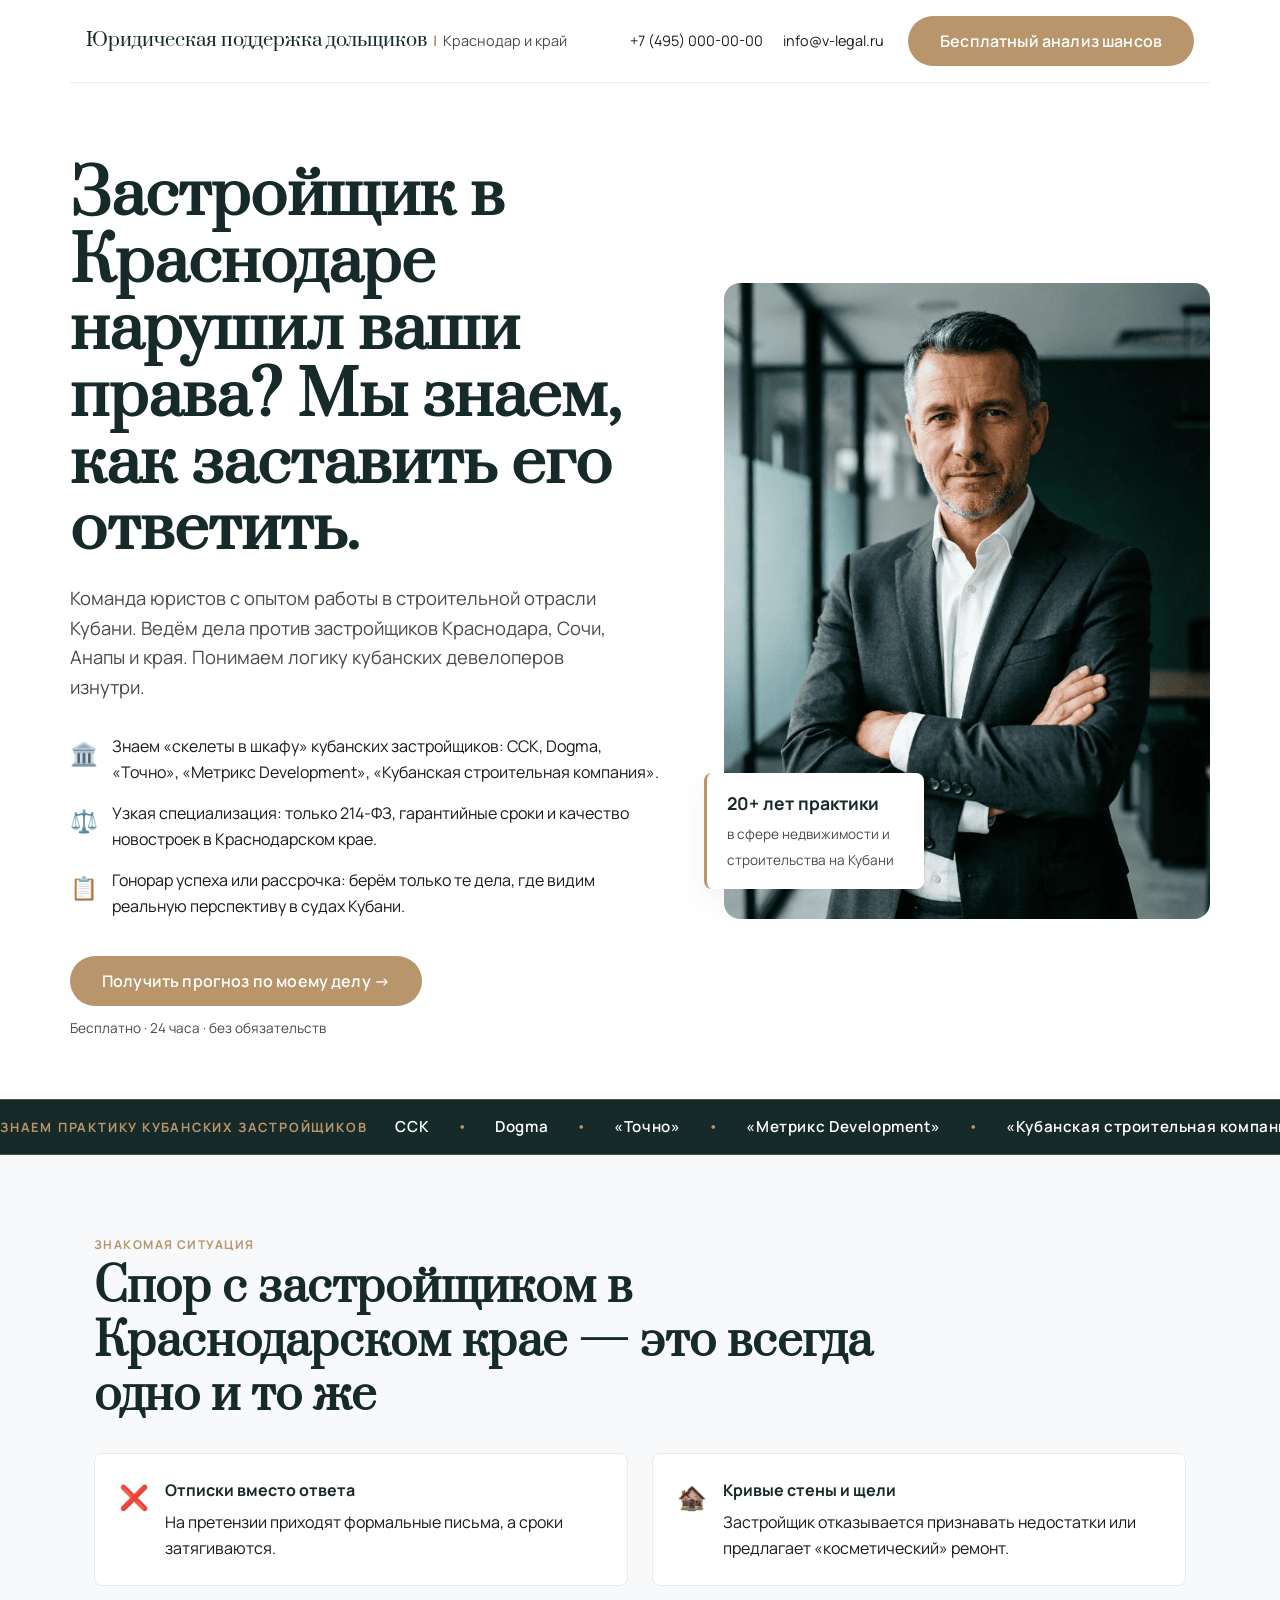
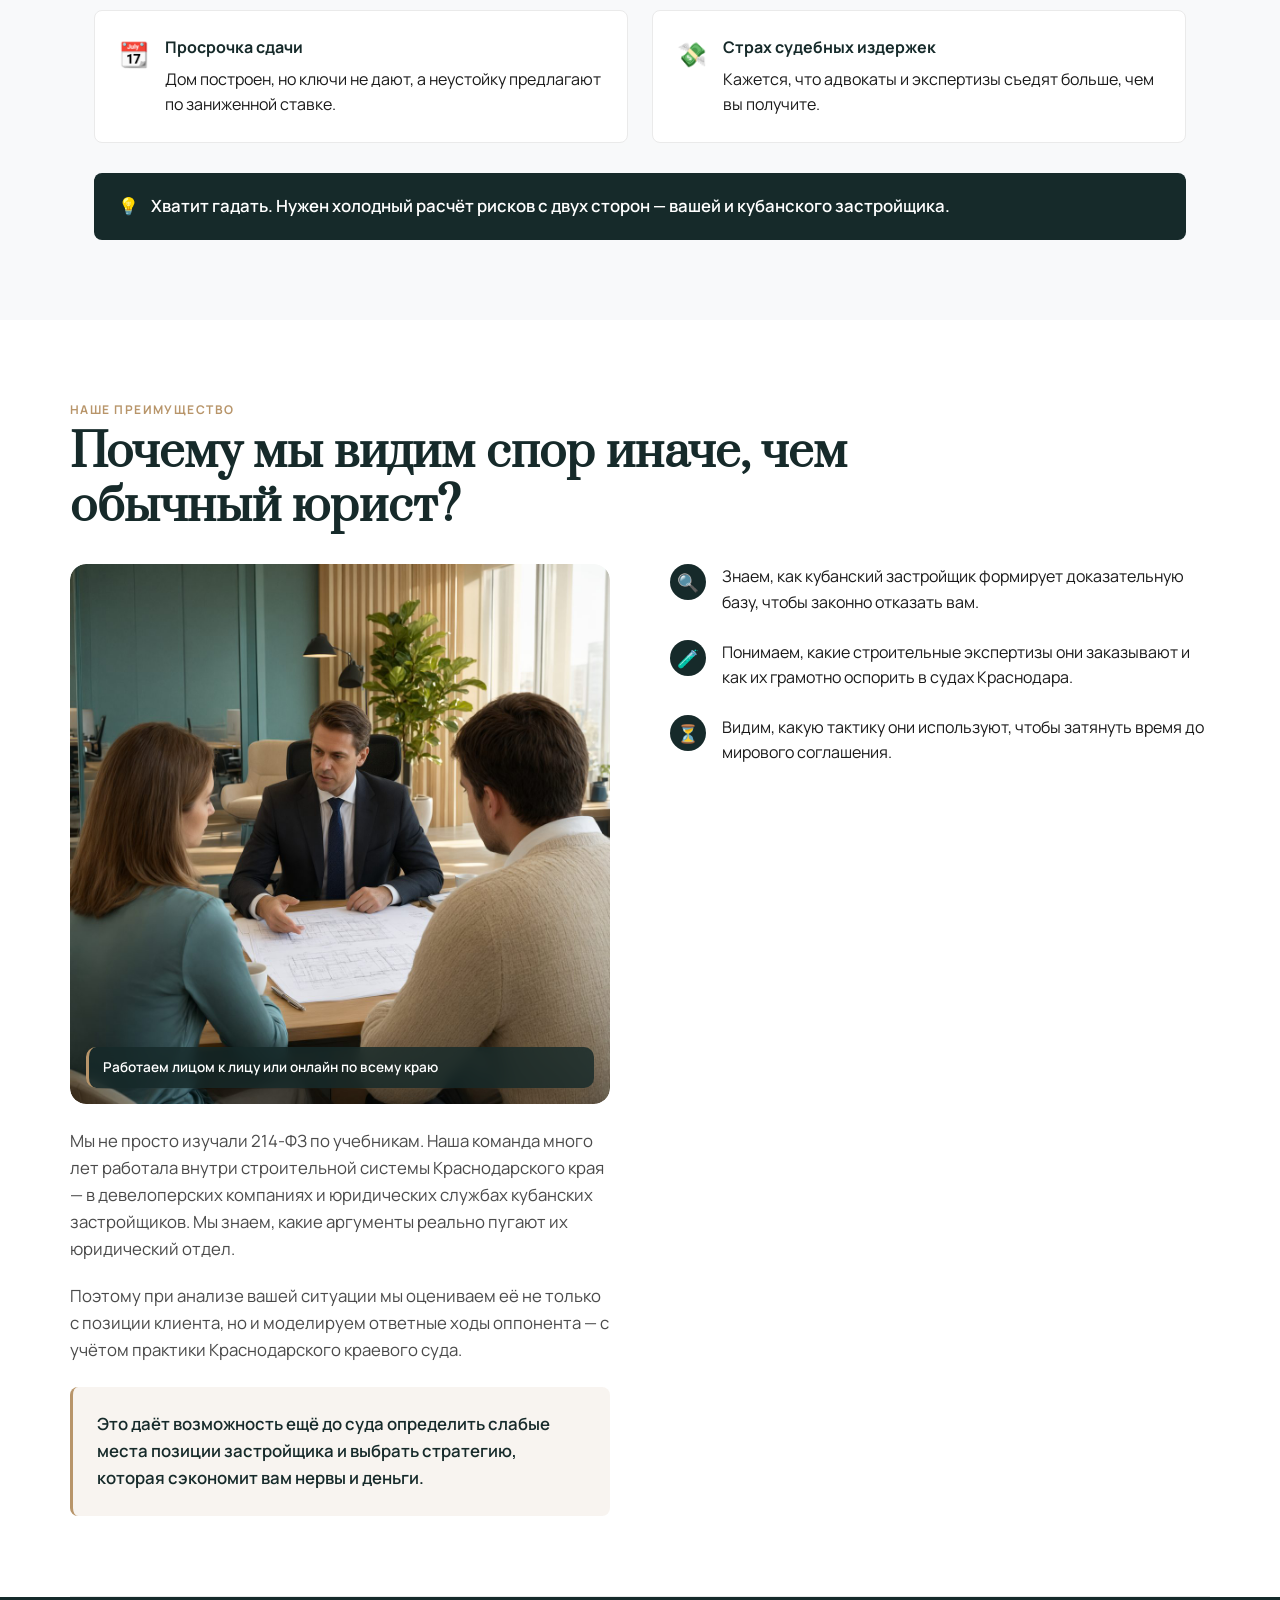
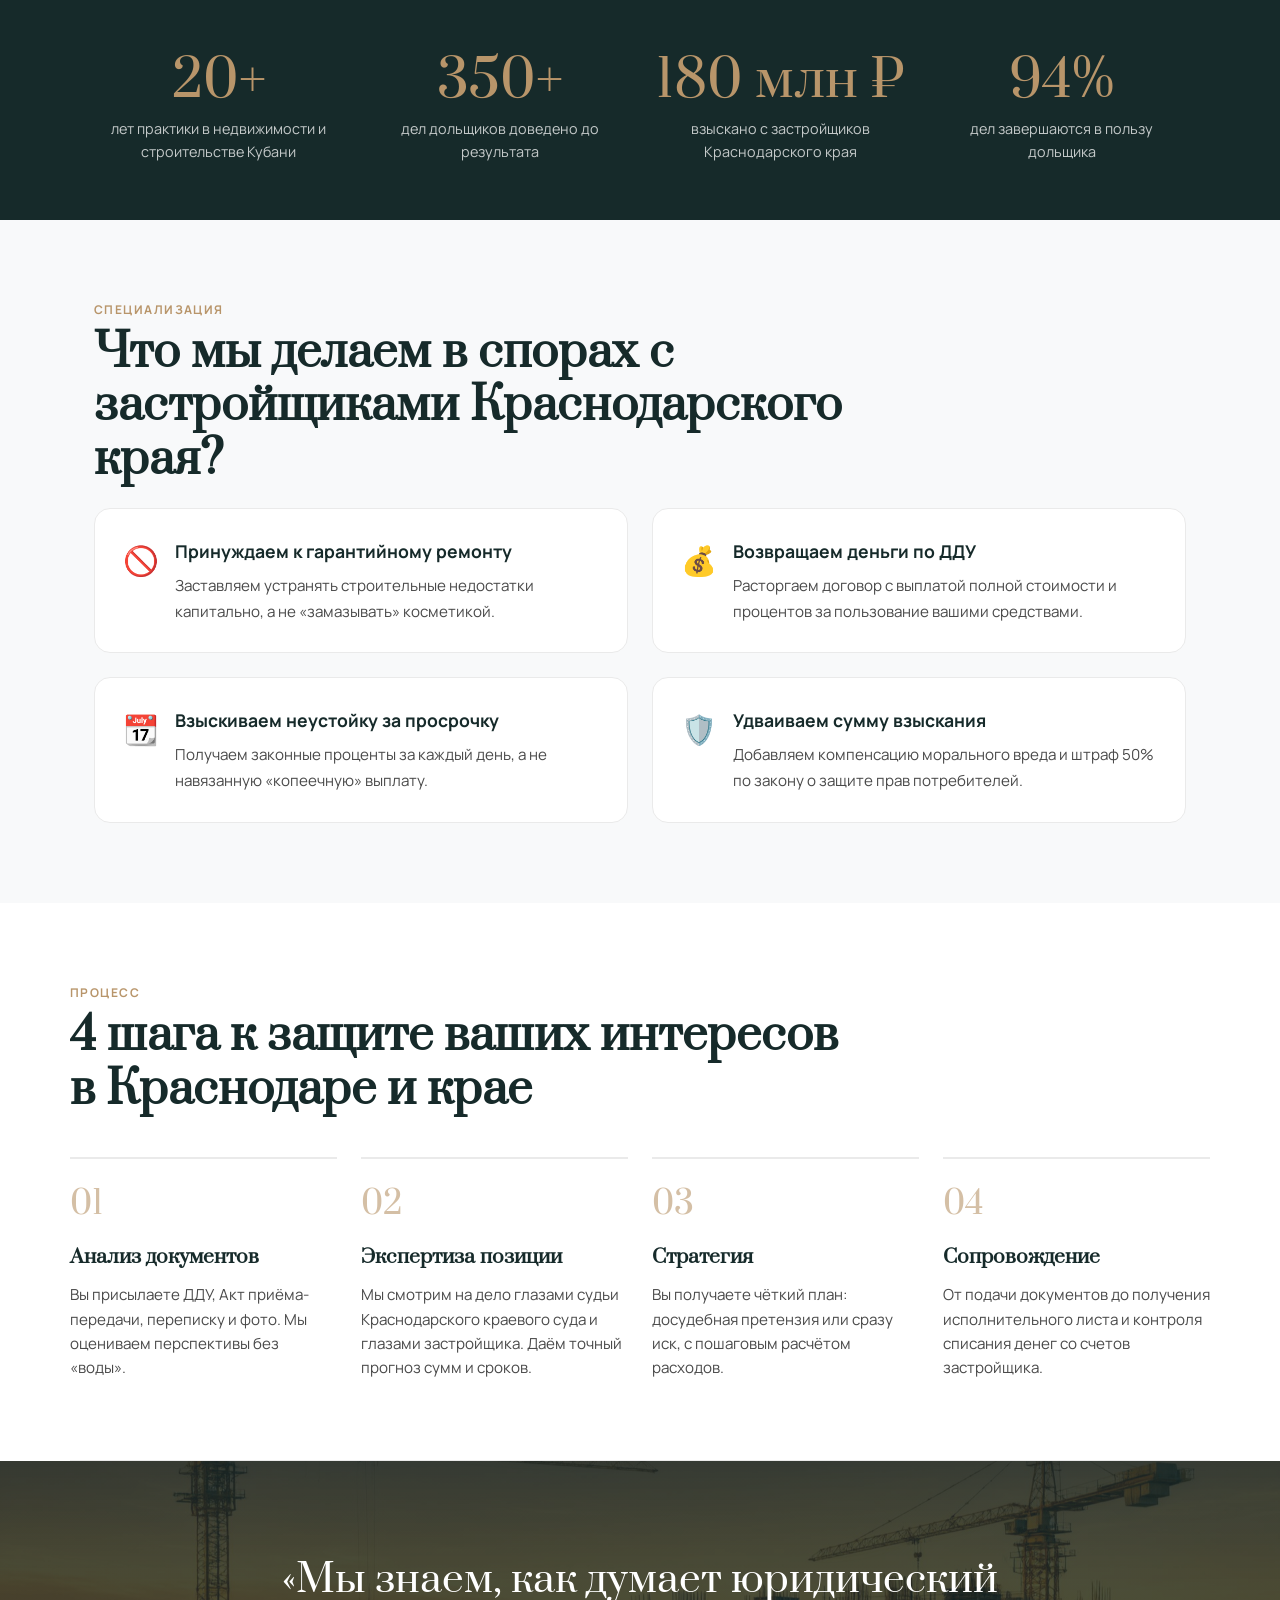
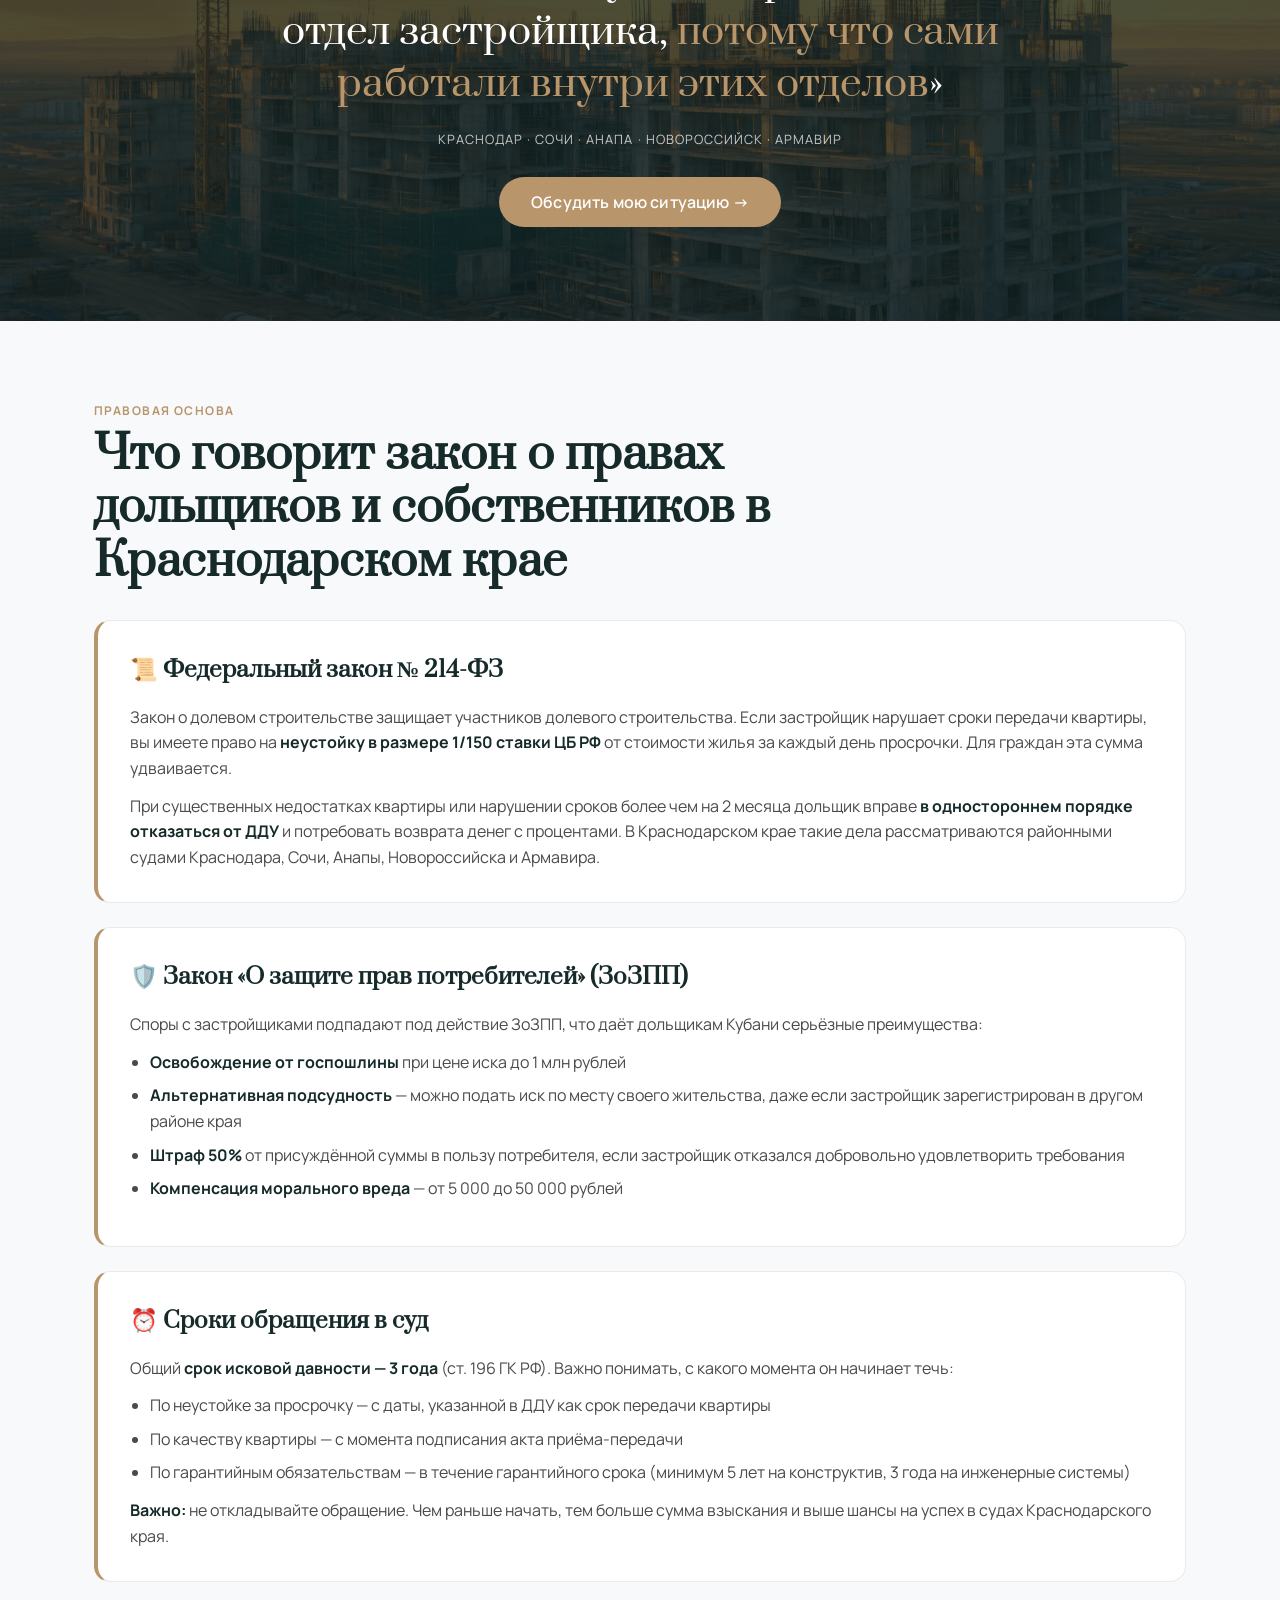
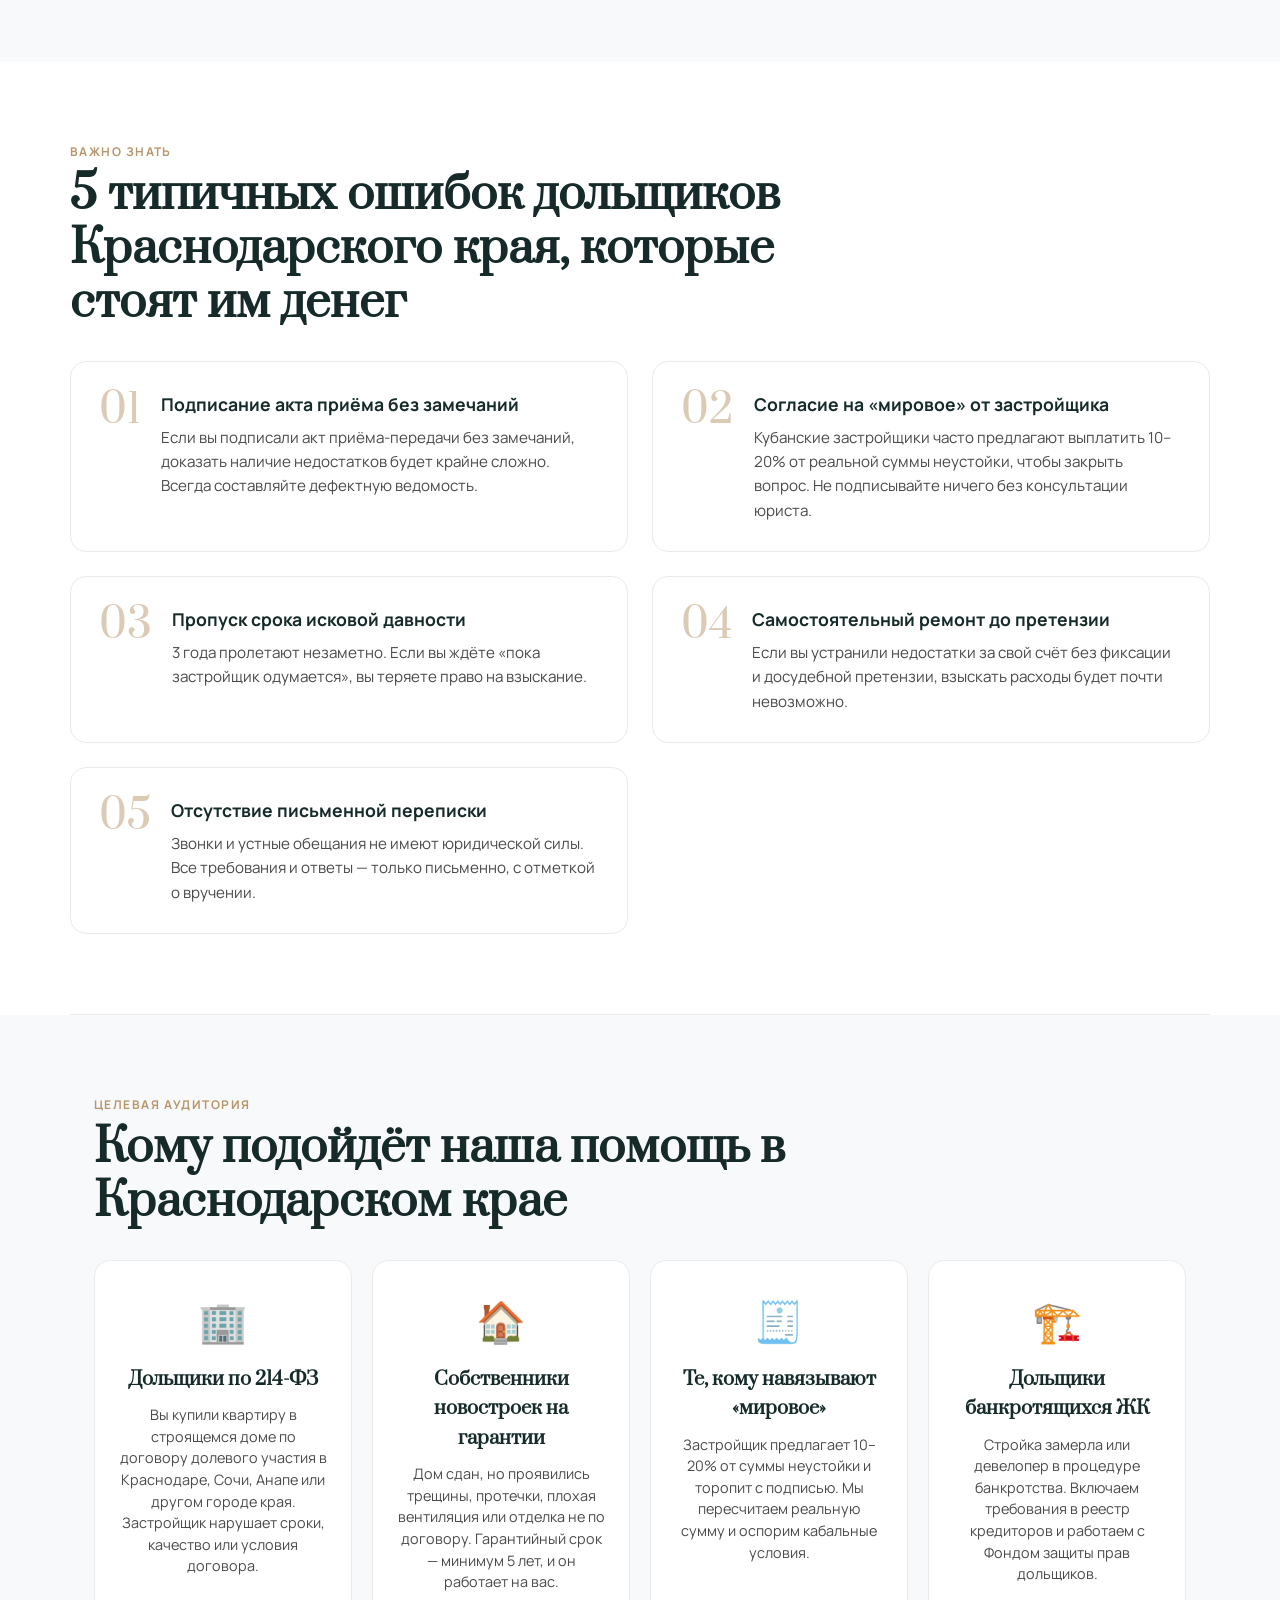
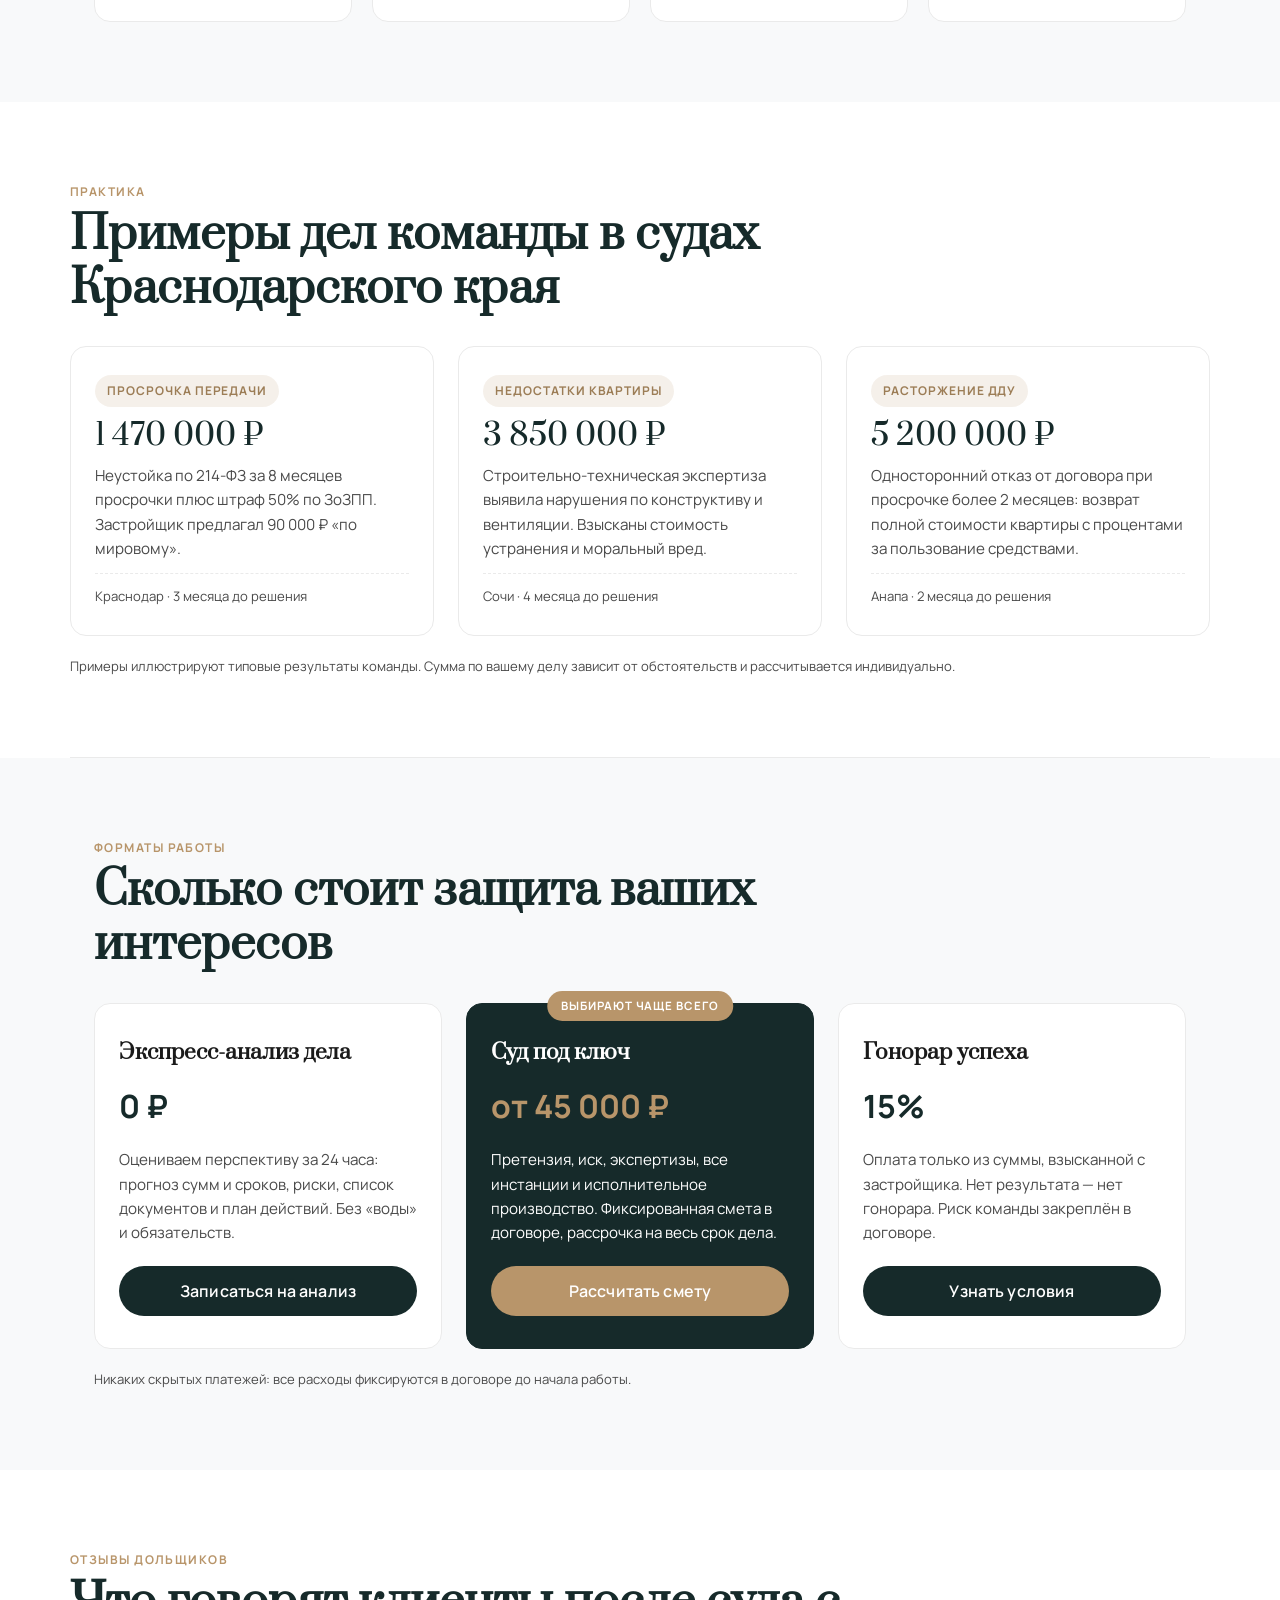
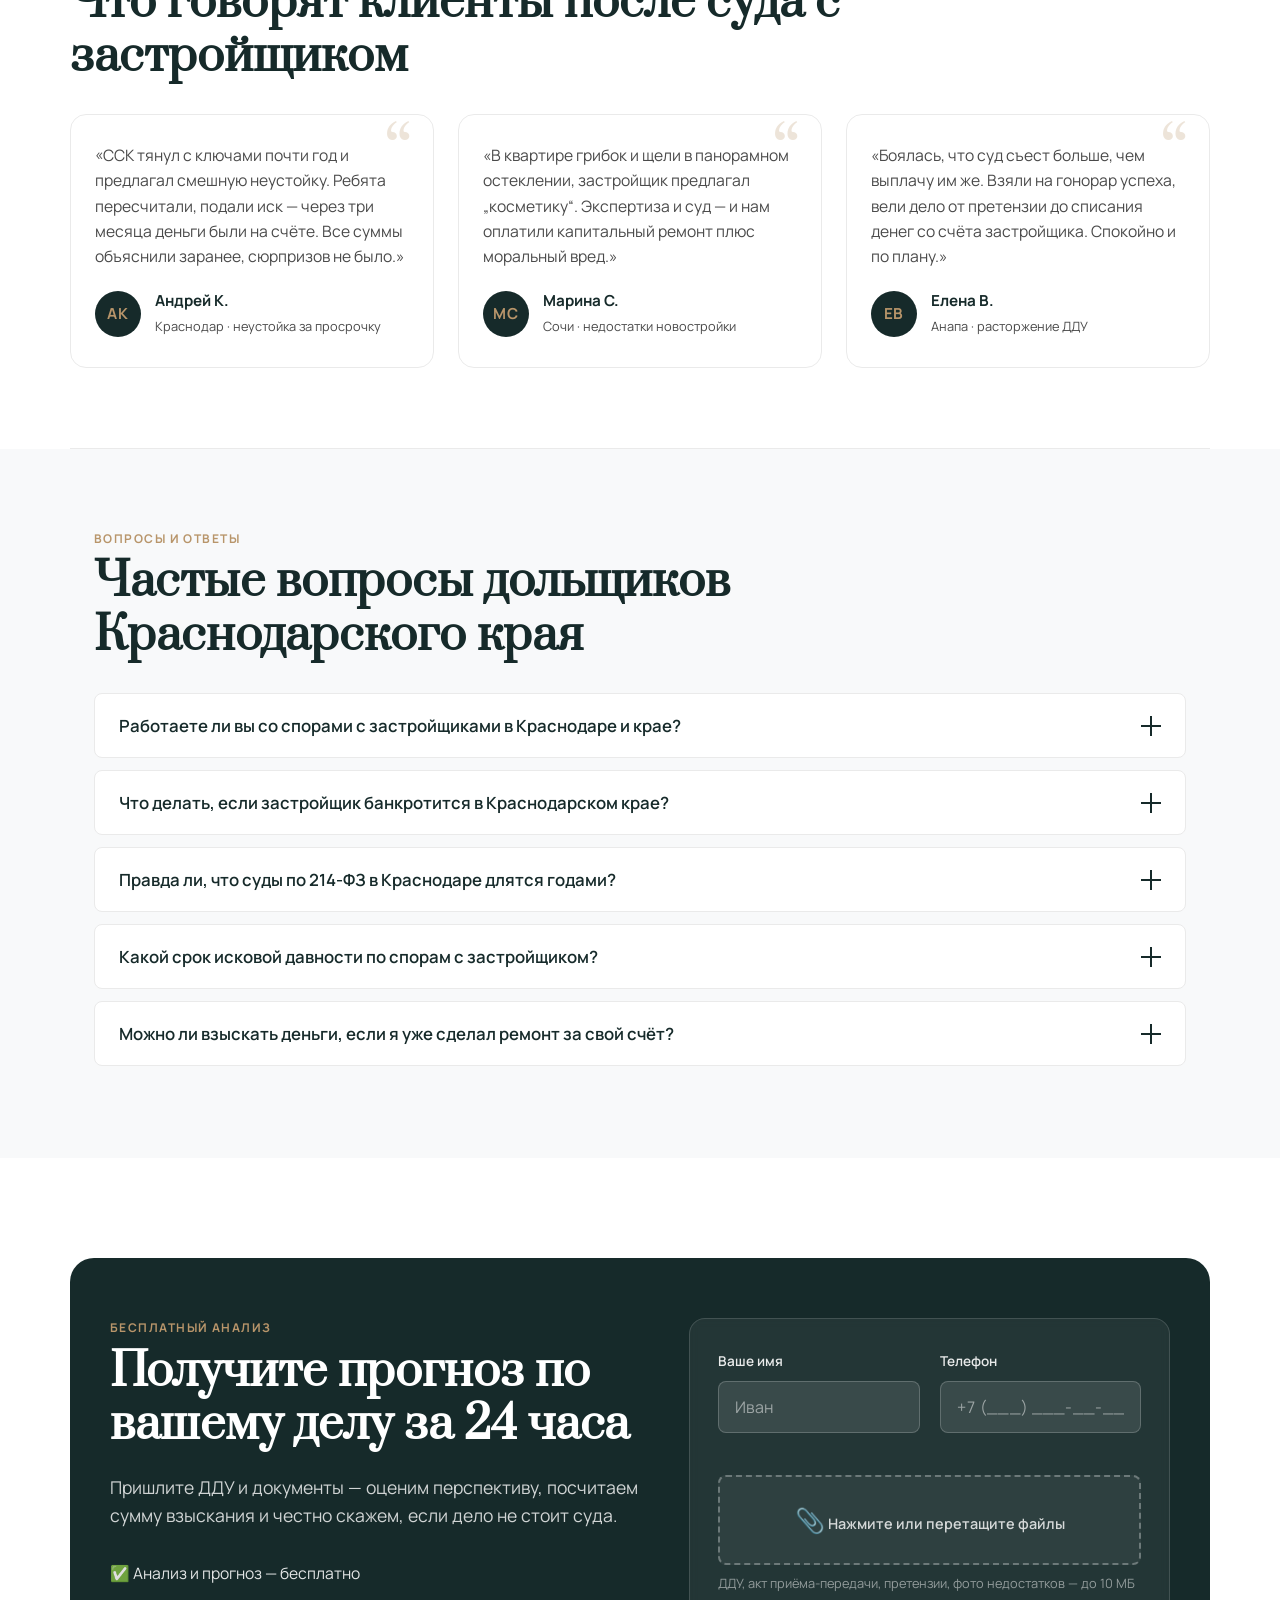
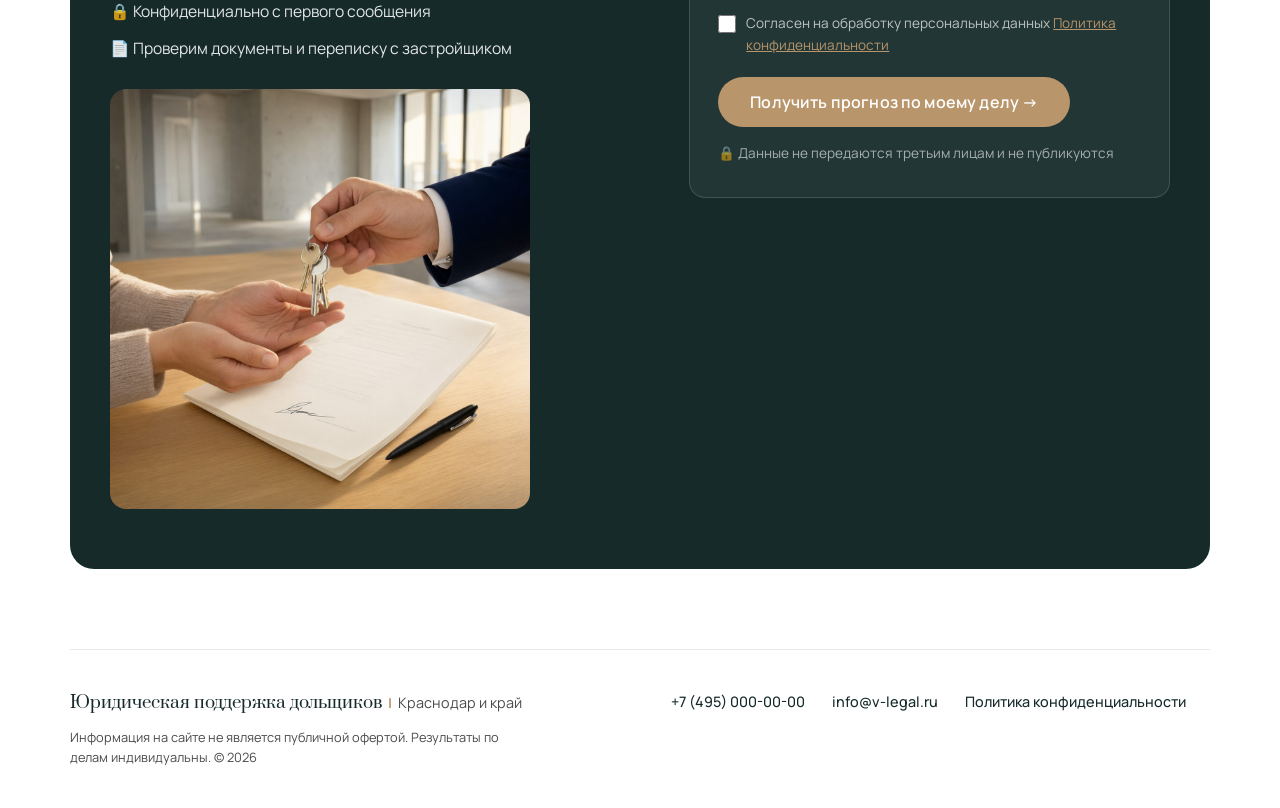
==== commit 662d2a45: "feat: add animation" ====
--- a/index.html
+++ b/index.html
@@ -24,7 +24,13 @@
       content="Знаем аргументы кубанских застройщиков изнутри. Взыскание неустойки и устранение недостатков новостроек в Краснодаре, Сочи, Анапе и крае."
     />
     <meta property="og:image" content="https://v-legal.ru/og-image.jpg" />
+    <meta property="og:image:width" content="1200" />
+    <meta property="og:image:height" content="630" />
+    <meta property="og:image:alt" content="Споры с застройщиком? Юридическая поддержка дольщиков — Краснодар и край" />
     <meta property="og:url" content="https://v-legal.ru/" />
+    <meta name="twitter:card" content="summary_large_image" />
+
+    <link rel="preload" as="image" href="images/main.webp" type="image/webp" fetchpriority="high" />
 
     <link rel="preconnect" href="https://fonts.googleapis.com" />
     <link rel="preconnect" href="https://fonts.gstatic.com" crossorigin />
@@ -34,6 +40,15 @@
     />
 
     <link rel="stylesheet" href="styles/style.css" />
+    <noscript>
+      <style>
+        [data-rv], [data-rv-left], [data-rv-right], [data-rv-zoom], [data-hero] {
+          opacity: 1 !important;
+          transform: none !important;
+        }
+        .marquee-track { animation: none !important; }
+      </style>
+    </noscript>
 
     <script type="application/ld+json">
       {
@@ -98,10 +113,14 @@
     </script>
   </head>
   <body>
+    <div class="scroll-progress" aria-hidden="true"></div>
+
     <!-- HEADER -->
-    <header class="container site-header">
-      <a href="/" class="logo"
-        >Юридическая поддержка дольщиков |<span> Краснодар и край</span></a
+    <header class="container site-header" id="top">
+      <a href="#top" class="logo"
+        ><span class="logo-main">Юридическая поддержка дольщиков</span>
+        <span class="logo-sep" aria-hidden="true">|</span>
+        <span class="logo-sub">Краснодар и край</span></a
       >
       <div class="header-right">
         <div class="contacts">
@@ -118,396 +137,979 @@
       </div>
     </header>
 
-    <!-- HERO -->
-    <section class="container hero">
-      <div class="hero-content">
-        <h1>
-          Застройщик в Краснодаре нарушил ваши права? Мы знаем, как заставить его ответить.
-        </h1>
-        <p class="sub">
-          Команда юристов с опытом работы в строительной отрасли Кубани. Ведём
-          дела против застройщиков Краснодара, Сочи, Анапы и края. Понимаем
-          логику кубанских девелоперов изнутри.
-        </p>
-        <div class="hero-utp">
-          <div class="utp-item">
-            <span class="icon">🏛️</span>
-            <span
-              >Знаем «скелеты в шкафу» кубанских застройщиков: ССК, Dogma,
-              «Точно», «Метрикс Development», «Кубанская строительная
-              компания».</span
-            >
-          </div>
-          <div class="utp-item">
-            <span class="icon">⚖️</span>
-            <span
-              >Узкая специализация: только 214-ФЗ, гарантийные сроки и качество
-              новостроек в Краснодарском крае.</span
-            >
-          </div>
-          <div class="utp-item">
-            <span class="icon">📋</span>
-            <span
-              >Гонорар успеха или рассрочка: берём только те дела, где видим
-              реальную перспективу в судах Кубани.</span
-            >
-          </div>
-        </div>
-        <button class="btn-primary btn-accent open-popup-btn">
-          Получить прогноз по моему делу →
-        </button>
+    <main>
+      <!-- HERO -->
+      <section class="container hero">
+        <div class="hero-content">
+          <h1 data-hero="1">
+            Застройщик в Краснодаре нарушил ваши права? Мы знаем, как заставить его ответить.
+          </h1>
+          <p class="sub" data-hero="2">
+            Команда юристов с опытом работы в строительной отрасли Кубани. Ведём
+            дела против застройщиков Краснодара, Сочи, Анапы и края. Понимаем
+            логику кубанских девелоперов изнутри.
+          </p>
+          <div class="hero-utp" data-hero="3">
+            <div class="utp-item">
+              <span class="icon">🏛️</span>
+              <span
+                >Знаем «скелеты в шкафу» кубанских застройщиков: ССК, Dogma,
+                «Точно», «Метрикс Development», «Кубанская строительная
+                компания».</span
+              >
+            </div>
+            <div class="utp-item">
+              <span class="icon">⚖️</span>
+              <span
+                >Узкая специализация: только 214-ФЗ, гарантийные сроки и качество
+                новостроек в Краснодарском крае.</span
+              >
+            </div>
+            <div class="utp-item">
+              <span class="icon">📋</span>
+              <span
+                >Гонорар успеха или рассрочка: берём только те дела, где видим
+                реальную перспективу в судах Кубани.</span
+              >
+            </div>
+          </div>
+          <div data-hero="4">
+            <button class="btn-primary btn-accent open-popup-btn">
+              Получить прогноз по моему делу →
+            </button>
+            <p class="hero-note">Бесплатно · 24 часа · без обязательств</p>
+          </div>
+        </div>
+        <div class="hero-image" data-hero="5">
+          <picture>
+            <source srcset="images/main.webp" type="image/webp" />
+            <img
+              class="hero-photo"
+              src="images/main.png"
+              alt="Ведущий юрист команды по спорам с застройщиками в Краснодаре"
+              width="832"
+              height="1088"
+              fetchpriority="high"
+            />
+          </picture>
+          <div class="hero-badge">
+            <strong>20+ лет практики</strong>
+            <span>в сфере недвижимости и строительства на Кубани</span>
+          </div>
+        </div>
+      </section>
+
+      <!-- MARQUEE: застройщики -->
+      <div class="marquee-band" aria-label="Знаем практику кубанских застройщиков">
+        <div class="marquee-track">
+          <span class="marquee-item lead">Знаем практику кубанских застройщиков</span>
+          <span class="marquee-item">ССК</span>
+          <span class="marquee-dot">•</span>
+          <span class="marquee-item">Dogma</span>
+          <span class="marquee-dot">•</span>
+          <span class="marquee-item">«Точно»</span>
+          <span class="marquee-dot">•</span>
+          <span class="marquee-item">«Метрикс Development»</span>
+          <span class="marquee-dot">•</span>
+          <span class="marquee-item">«Кубанская строительная компания»</span>
+          <span class="marquee-dot">•</span>
+          <span class="marquee-item lead">Знаем практику кубанских застройщиков</span>
+          <span class="marquee-item">ССК</span>
+          <span class="marquee-dot">•</span>
+          <span class="marquee-item">Dogma</span>
+          <span class="marquee-dot">•</span>
+          <span class="marquee-item">«Точно»</span>
+          <span class="marquee-dot">•</span>
+          <span class="marquee-item">«Метрикс Development»</span>
+          <span class="marquee-dot">•</span>
+          <span class="marquee-item">«Кубанская строительная компания»</span>
+          <span class="marquee-dot">•</span>
+        </div>
       </div>
-      <div class="hero-image">
-        <div class="placeholder" role="img" aria-label="Фотография команды юристов">
-          <span
-            >Место для фото команды<br />в деловом стиле</span
-          >
-        </div>
-        <div class="hero-badge">
-          <strong>20+ лет практики</strong>
-          <span>в сфере недвижимости и строительства на Кубани</span>
-        </div>
-      </div>
-    </section>
-
-    <!-- TRIGGERS -->
-    <section class="section bg-alt">
-      <div class="container">
-        <div class="section-label">Знакомая ситуация</div>
-        <h2 class="section-title">
-          Спор с застройщиком в Краснодарском крае — это всегда одно и то же
-        </h2>
-        <ul class="triggers-list">
-          <li>
-            <span class="emoji">❌</span>
-            <div>
-              <strong>Отписки вместо ответа</strong> На претензии приходят
-              формальные письма, а сроки затягиваются.
-            </div>
-          </li>
-          <li>
-            <span class="emoji">🏚️</span>
-            <div>
-              <strong>Кривые стены и щели</strong> Застройщик отказывается
-              признавать недостатки или предлагает «косметический» ремонт.
-            </div>
-          </li>
-          <li>
-            <span class="emoji">📆</span>
-            <div>
-              <strong>Просрочка сдачи</strong> Дом построен, но ключи не дают, а
-              неустойку предлагают по заниженной ставке.
-            </div>
-          </li>
-          <li>
-            <span class="emoji">💸</span>
-            <div>
-              <strong>Страх судебных издержек</strong> Кажется, что адвокаты и
-              экспертизы съедят больше, чем вы получите.
-            </div>
-          </li>
-        </ul>
-        <div class="trigger-result">
-          <span>💡</span> Хватит гадать. Нужен холодный расчёт рисков с двух
-          сторон — вашей и кубанского застройщика.
-        </div>
-      </div>
-    </section>
-
-    <!-- EXPERTISE -->
-    <section class="container section">
-      <div class="section-label">Наше преимущество</div>
-      <h2 class="section-title">
-        Почему мы видим спор иначе, чем обычный юрист?
-      </h2>
-      <div class="expertise-grid">
-        <div class="left">
-          <p>
-            Мы не просто изучали 214-ФЗ по учебникам. Наша команда много лет
-            работала внутри строительной системы Краснодарского края — в
-            девелоперских компаниях и юридических службах кубанских
-            застройщиков. Мы знаем, какие аргументы реально пугают их
-            юридический отдел.
-          </p>
-          <p>
-            Поэтому при анализе вашей ситуации мы оцениваем её не только с
-            позиции клиента, но и моделируем ответные ходы оппонента — с учётом
-            практики Краснодарского краевого суда.
-          </p>
-          <div class="expertise-conclusion">
-            Это даёт возможность ещё до суда определить слабые места позиции
-            застройщика и выбрать стратегию, которая сэкономит вам нервы и
-            деньги.
-          </div>
-        </div>
-        <div class="right">
-          <ul>
-            <li>
-              <span class="icon">🔍</span> Знаем, как кубанский застройщик
-              формирует доказательную базу, чтобы законно отказать вам.
+
+      <!-- TRIGGERS -->
+      <section class="section bg-alt">
+        <div class="container">
+          <div class="section-label" data-rv>Знакомая ситуация</div>
+          <h2 class="section-title" data-rv>
+            Спор с застройщиком в Краснодарском крае — это всегда одно и то же
+          </h2>
+          <ul class="triggers-list" data-rv-stagger>
+            <li data-rv>
+              <span class="emoji">❌</span>
+              <div>
+                <strong>Отписки вместо ответа</strong> На претензии приходят
+                формальные письма, а сроки затягиваются.
+              </div>
             </li>
-            <li>
-              <span class="icon">🧪</span> Понимаем, какие строительные
-              экспертизы они заказывают и как их грамотно оспорить в судах
-              Краснодара.
+            <li data-rv>
+              <span class="emoji">🏚️</span>
+              <div>
+                <strong>Кривые стены и щели</strong> Застройщик отказывается
+                признавать недостатки или предлагает «косметический» ремонт.
+              </div>
             </li>
-            <li>
-              <span class="icon">⏳</span> Видим, какую тактику они используют,
-              чтобы затянуть время до мирового соглашения.
+            <li data-rv>
+              <span class="emoji">📆</span>
+              <div>
+                <strong>Просрочка сдачи</strong> Дом построен, но ключи не дают, а
+                неустойку предлагают по заниженной ставке.
+              </div>
+            </li>
+            <li data-rv>
+              <span class="emoji">💸</span>
+              <div>
+                <strong>Страх судебных издержек</strong> Кажется, что адвокаты и
+                экспертизы съедят больше, чем вы получите.
+              </div>
             </li>
           </ul>
-        </div>
-      </div>
-    </section>
-
-    <!-- TASKS -->
-    <section class="section bg-alt">
-      <div class="container">
-        <div class="section-label">Специализация</div>
-        <h2 class="section-title">Что мы делаем в спорах с застройщиками Краснодарского края?</h2>
-        <div class="tasks-grid">
-          <div class="task-item">
-            <span class="icon">🚫</span>
-            <div>
-              <strong>Принуждаем к гарантийному ремонту</strong
-              ><span
-                >Заставляем устранять строительные недостатки капитально, а не
-                «замазывать» косметикой.</span
-              >
-            </div>
-          </div>
-          <div class="task-item">
-            <span class="icon">💰</span>
-            <div>
-              <strong>Возвращаем деньги по ДДУ</strong
-              ><span
-                >Расторгаем договор с выплатой полной стоимости и процентов за
-                пользование вашими средствами.</span
-              >
-            </div>
-          </div>
-          <div class="task-item">
-            <span class="icon">📆</span>
-            <div>
-              <strong>Взыскиваем неустойку за просрочку</strong
-              ><span
-                >Получаем законные проценты за каждый день, а не навязанную
-                «копеечную» выплату.</span
-              >
-            </div>
-          </div>
-          <div class="task-item">
-            <span class="icon">🛡️</span>
-            <div>
-              <strong>Удваиваем сумму взыскания</strong
-              ><span
-                >Добавляем компенсацию морального вреда и штраф 50% по закону о
-                защите прав потребителей.</span
-              >
-            </div>
-          </div>
-        </div>
-      </div>
-    </section>
-
-    <!-- STEPS -->
-    <section class="container section">
-      <div class="section-label">Процесс</div>
-      <h2 class="section-title">4 шага к защите ваших интересов в Краснодаре и крае</h2>
-      <div class="steps">
-        <div class="step">
-          <div class="num">01</div>
-          <h4>Анализ документов</h4>
-          <p>
-            Вы присылаете ДДУ, Акт приёма-передачи, переписку и фото. Мы оцениваем
-            перспективы без «воды».
-          </p>
-        </div>
-        <div class="step">
-          <div class="num">02</div>
-          <h4>Экспертиза позиции</h4>
-          <p>
-            Мы смотрим на дело глазами судьи Краснодарского краевого суда и
-            глазами застройщика. Даём точный прогноз сумм и сроков.
-          </p>
-        </div>
-        <div class="step">
-          <div class="num">03</div>
-          <h4>Стратегия</h4>
-          <p>
-            Вы получаете чёткий план: досудебная претензия или сразу иск, с
-            пошаговым расчётом расходов.
-          </p>
-        </div>
-        <div class="step">
-          <div class="num">04</div>
-          <h4>Сопровождение</h4>
-          <p>
-            От подачи документов до получения исполнительного листа и контроля
-            списания денег со счетов застройщика.
-          </p>
-        </div>
-      </div>
-    </section>
-
-    <!-- ПРАВОВАЯ ОСНОВА -->
-    <section class="section bg-alt">
-      <div class="container">
-        <div class="section-label">Правовая основа</div>
-        <h2 class="section-title">
-          Что говорит закон о правах дольщиков и собственников в Краснодарском крае
+          <div class="trigger-result" data-rv>
+            <span>💡</span> Хватит гадать. Нужен холодный расчёт рисков с двух
+            сторон — вашей и кубанского застройщика.
+          </div>
+        </div>
+      </section>
+
+      <!-- EXPERTISE -->
+      <section class="container section">
+        <div class="section-label" data-rv>Наше преимущество</div>
+        <h2 class="section-title" data-rv>
+          Почему мы видим спор иначе, чем обычный юрист?
         </h2>
-        <div class="legal-content">
-          <div class="legal-block">
-            <h3>📜 Федеральный закон № 214-ФЗ</h3>
-            <p>
-              Закон о долевом строительстве защищает участников долевого
-              строительства. Если застройщик нарушает сроки передачи квартиры,
-              вы имеете право на
-              <strong>неустойку в размере 1/150 ставки ЦБ РФ</strong> от
-              стоимости жилья за каждый день просрочки. Для граждан эта сумма
-              удваивается.
-            </p>
-            <p>
-              При существенных недостатках квартиры или нарушении сроков более
-              чем на 2 месяца дольщик вправе
-              <strong>в одностороннем порядке отказаться от ДДУ</strong> и
-              потребовать возврата денег с процентами. В Краснодарском крае
-              такие дела рассматриваются районными судами Краснодара, Сочи,
-              Анапы, Новороссийска и Армавира.
-            </p>
-          </div>
-          <div class="legal-block">
-            <h3>🛡️ Закон «О защите прав потребителей» (ЗоЗПП)</h3>
-            <p>
-              Споры с застройщиками подпадают под действие ЗоЗПП, что даёт
-              дольщикам Кубани серьёзные преимущества:
-            </p>
-            <ul>
-              <li>
-                <strong>Освобождение от госпошлины</strong> при цене иска до 1
-                млн рублей
+        <div class="expertise-grid">
+          <div class="left">
+            <div class="expertise-media" data-rv-left>
+              <img
+                src="images/consult.jpg"
+                alt="Консультация дольщиков: юрист разбирает договор и планировку квартиры"
+                loading="lazy"
+                decoding="async"
+              />
+              <div class="media-chip"> Работаем лицом к лицу или онлайн по всему краю</div>
+            </div>
+            <p data-rv>
+              Мы не просто изучали 214-ФЗ по учебникам. Наша команда много лет
+              работала внутри строительной системы Краснодарского края — в
+              девелоперских компаниях и юридических службах кубанских
+              застройщиков. Мы знаем, какие аргументы реально пугают их
+              юридический отдел.
+            </p>
+            <p data-rv>
+              Поэтому при анализе вашей ситуации мы оцениваем её не только с
+              позиции клиента, но и моделируем ответные ходы оппонента — с учётом
+              практики Краснодарского краевого суда.
+            </p>
+            <div class="expertise-conclusion" data-rv>
+              Это даёт возможность ещё до суда определить слабые места позиции
+              застройщика и выбрать стратегию, которая сэкономит вам нервы и
+              деньги.
+            </div>
+          </div>
+          <div class="right">
+            <ul data-rv-stagger>
+              <li data-rv>
+                <span class="icon">🔍</span> Знаем, как кубанский застройщик
+                формирует доказательную базу, чтобы законно отказать вам.
               </li>
-              <li>
-                <strong>Альтернативная подсудность</strong> — можно подать иск
-                по месту своего жительства, даже если застройщик
-                зарегистрирован в другом районе края
+              <li data-rv>
+                <span class="icon">🧪</span> Понимаем, какие строительные
+                экспертизы они заказывают и как их грамотно оспорить в судах
+                Краснодара.
               </li>
-              <li>
-                <strong>Штраф 50%</strong> от присуждённой суммы в пользу
-                потребителя, если застройщик отказался добровольно удовлетворить
-                требования
-              </li>
-              <li>
-                <strong>Компенсация морального вреда</strong> — от 5 000 до 50
-                000 рублей
+              <li data-rv>
+                <span class="icon">⏳</span> Видим, какую тактику они используют,
+                чтобы затянуть время до мирового соглашения.
               </li>
             </ul>
           </div>
-          <div class="legal-block">
-            <h3>⏰ Сроки обращения в суд</h3>
+        </div>
+      </section>
+
+      <!-- STATS -->
+      <section class="stats-band" aria-label="Результаты команды в цифрах">
+        <div class="container stats-grid" data-rv-stagger>
+          <div class="stat" data-rv>
+            <div class="stat-num"><span class="counter" data-target="20">0</span>+</div>
+            <div class="stat-label">лет практики в недвижимости и строительстве Кубани</div>
+          </div>
+          <div class="stat" data-rv>
+            <div class="stat-num"><span class="counter" data-target="350">0</span>+</div>
+            <div class="stat-label">дел дольщиков доведено до результата</div>
+          </div>
+          <div class="stat" data-rv>
+            <div class="stat-num"><span class="counter" data-target="180">0</span> млн ₽</div>
+            <div class="stat-label">взыскано с застройщиков Краснодарского края</div>
+          </div>
+          <div class="stat" data-rv>
+            <div class="stat-num"><span class="counter" data-target="94">0</span>%</div>
+            <div class="stat-label">дел завершаются в пользу дольщика</div>
+          </div>
+        </div>
+      </section>
+
+      <!-- TASKS -->
+      <section class="section bg-alt">
+        <div class="container">
+          <div class="section-label" data-rv>Специализация</div>
+          <h2 class="section-title" data-rv>Что мы делаем в спорах с застройщиками Краснодарского края?</h2>
+          <div class="tasks-grid" data-rv-stagger>
+            <div class="task-item" data-rv>
+              <span class="icon">🚫</span>
+              <div>
+                <strong>Принуждаем к гарантийному ремонту</strong
+                ><span
+                  >Заставляем устранять строительные недостатки капитально, а не
+                  «замазывать» косметикой.</span
+                >
+              </div>
+            </div>
+            <div class="task-item" data-rv>
+              <span class="icon">💰</span>
+              <div>
+                <strong>Возвращаем деньги по ДДУ</strong
+                ><span
+                  >Расторгаем договор с выплатой полной стоимости и процентов за
+                  пользование вашими средствами.</span
+                >
+              </div>
+            </div>
+            <div class="task-item" data-rv>
+              <span class="icon">📆</span>
+              <div>
+                <strong>Взыскиваем неустойку за просрочку</strong
+                ><span
+                  >Получаем законные проценты за каждый день, а не навязанную
+                  «копеечную» выплату.</span
+                >
+              </div>
+            </div>
+            <div class="task-item" data-rv>
+              <span class="icon">🛡️</span>
+              <div>
+                <strong>Удваиваем сумму взыскания</strong
+                ><span
+                  >Добавляем компенсацию морального вреда и штраф 50% по закону о
+                  защите прав потребителей.</span
+                >
+              </div>
+            </div>
+          </div>
+        </div>
+      </section>
+
+      <!-- STEPS -->
+      <section class="container section">
+        <div class="section-label" data-rv>Процесс</div>
+        <h2 class="section-title" data-rv>4 шага к защите ваших интересов в Краснодаре и крае</h2>
+        <div class="steps" data-rv-stagger>
+          <div class="step" data-rv>
+            <div class="num">01</div>
+            <h4>Анализ документов</h4>
             <p>
-              Общий <strong>срок исковой давности — 3 года</strong> (ст. 196 ГК
-              РФ). Важно понимать, с какого момента он начинает течь:
-            </p>
+              Вы присылаете ДДУ, Акт приёма-передачи, переписку и фото. Мы оцениваем
+              перспективы без «воды».
+            </p>
+          </div>
+          <div class="step" data-rv>
+            <div class="num">02</div>
+            <h4>Экспертиза позиции</h4>
+            <p>
+              Мы смотрим на дело глазами судьи Краснодарского краевого суда и
+              глазами застройщика. Даём точный прогноз сумм и сроков.
+            </p>
+          </div>
+          <div class="step" data-rv>
+            <div class="num">03</div>
+            <h4>Стратегия</h4>
+            <p>
+              Вы получаете чёткий план: досудебная претензия или сразу иск, с
+              пошаговым расчётом расходов.
+            </p>
+          </div>
+          <div class="step" data-rv>
+            <div class="num">04</div>
+            <h4>Сопровождение</h4>
+            <p>
+              От подачи документов до получения исполнительного листа и контроля
+              списания денег со счетов застройщика.
+            </p>
+          </div>
+        </div>
+      </section>
+
+      <!-- PARALLAX BAND -->
+      <section class="parallax-band" aria-label="Наш подход">
+        <img
+          class="parallax-img"
+          src="images/building.jpg"
+          alt="Новостройка в Краснодаре на стадии строительства"
+          loading="lazy"
+          decoding="async"
+          data-parallax="0.18"
+        />
+        <div class="parallax-overlay"></div>
+        <div class="container parallax-content">
+          <blockquote data-rv>
+            «Мы знаем, как думает юридический отдел застройщика,
+            <em>потому что сами работали внутри этих отделов</em>»
+          </blockquote>
+          <p data-rv>Краснодар · Сочи · Анапа · Новороссийск · Армавир</p>
+          <button class="btn-primary btn-accent open-popup-btn" data-rv>
+            Обсудить мою ситуацию →
+          </button>
+        </div>
+      </section>
+
+      <!-- ПРАВОВАЯ ОСНОВА -->
+      <section class="section bg-alt">
+        <div class="container">
+          <div class="section-label" data-rv>Правовая основа</div>
+          <h2 class="section-title" data-rv>
+            Что говорит закон о правах дольщиков и собственников в Краснодарском крае
+          </h2>
+          <div class="legal-content" data-rv-stagger>
+            <div class="legal-block" data-rv>
+              <h3>📜 Федеральный закон № 214-ФЗ</h3>
+              <p>
+                Закон о долевом строительстве защищает участников долевого
+                строительства. Если застройщик нарушает сроки передачи квартиры,
+                вы имеете право на
+                <strong>неустойку в размере 1/150 ставки ЦБ РФ</strong> от
+                стоимости жилья за каждый день просрочки. Для граждан эта сумма
+                удваивается.
+              </p>
+              <p>
+                При существенных недостатках квартиры или нарушении сроков более
+                чем на 2 месяца дольщик вправе
+                <strong>в одностороннем порядке отказаться от ДДУ</strong> и
+                потребовать возврата денег с процентами. В Краснодарском крае
+                такие дела рассматриваются районными судами Краснодара, Сочи,
+                Анапы, Новороссийска и Армавира.
+              </p>
+            </div>
+            <div class="legal-block" data-rv>
+              <h3>🛡️ Закон «О защите прав потребителей» (ЗоЗПП)</h3>
+              <p>
+                Споры с застройщиками подпадают под действие ЗоЗПП, что даёт
+                дольщикам Кубани серьёзные преимущества:
+              </p>
+              <ul>
+                <li>
+                  <strong>Освобождение от госпошлины</strong> при цене иска до 1
+                  млн рублей
+                </li>
+                <li>
+                  <strong>Альтернативная подсудность</strong> — можно подать иск
+                  по месту своего жительства, даже если застройщик
+                  зарегистрирован в другом районе края
+                </li>
+                <li>
+                  <strong>Штраф 50%</strong> от присуждённой суммы в пользу
+                  потребителя, если застройщик отказался добровольно удовлетворить
+                  требования
+                </li>
+                <li>
+                  <strong>Компенсация морального вреда</strong> — от 5 000 до 50
+                  000 рублей
+                </li>
+              </ul>
+            </div>
+            <div class="legal-block" data-rv>
+              <h3>⏰ Сроки обращения в суд</h3>
+              <p>
+                Общий <strong>срок исковой давности — 3 года</strong> (ст. 196 ГК
+                РФ). Важно понимать, с какого момента он начинает течь:
+              </p>
+              <ul>
+                <li>
+                  По неустойке за просрочку — с даты, указанной в ДДУ как срок
+                  передачи квартиры
+                </li>
+                <li>
+                  По качеству квартиры — с момента подписания акта приёма-передачи
+                </li>
+                <li>
+                  По гарантийным обязательствам — в течение гарантийного срока
+                  (минимум 5 лет на конструктив, 3 года на инженерные системы)
+                </li>
+              </ul>
+              <p>
+                <strong>Важно:</strong> не откладывайте обращение. Чем раньше
+                начать, тем больше сумма взыскания и выше шансы на успех в судах
+                Краснодарского края.
+              </p>
+            </div>
+          </div>
+        </div>
+      </section>
+
+      <!-- ТИПИЧНЫЕ ОШИБКИ -->
+      <section class="container section">
+        <div class="section-label" data-rv>Важно знать</div>
+        <h2 class="section-title" data-rv>
+          5 типичных ошибок дольщиков Краснодарского края, которые стоят им денег
+        </h2>
+        <div class="mistakes-grid" data-rv-stagger>
+          <div class="mistake-item" data-rv>
+            <div class="mistake-num">01</div>
+            <div>
+              <strong>Подписание акта приёма без замечаний</strong>
+              <p>
+                Если вы подписали акт приёма-передачи без замечаний, доказать
+                наличие недостатков будет крайне сложно. Всегда составляйте
+                дефектную ведомость.
+              </p>
+            </div>
+          </div>
+          <div class="mistake-item" data-rv>
+            <div class="mistake-num">02</div>
+            <div>
+              <strong>Согласие на «мировое» от застройщика</strong>
+              <p>
+                Кубанские застройщики часто предлагают выплатить 10–20% от
+                реальной суммы неустойки, чтобы закрыть вопрос. Не подписывайте
+                ничего без консультации юриста.
+              </p>
+            </div>
+          </div>
+          <div class="mistake-item" data-rv>
+            <div class="mistake-num">03</div>
+            <div>
+              <strong>Пропуск срока исковой давности</strong>
+              <p>
+                3 года пролетают незаметно. Если вы ждёте «пока застройщик
+                одумается», вы теряете право на взыскание.
+              </p>
+            </div>
+          </div>
+          <div class="mistake-item" data-rv>
+            <div class="mistake-num">04</div>
+            <div>
+              <strong>Самостоятельный ремонт до претензии</strong>
+              <p>
+                Если вы устранили недостатки за свой счёт без фиксации и
+                досудебной претензии, взыскать расходы будет почти невозможно.
+              </p>
+            </div>
+          </div>
+          <div class="mistake-item" data-rv>
+            <div class="mistake-num">05</div>
+            <div>
+              <strong>Отсутствие письменной переписки</strong>
+              <p>
+                Звонки и устные обещания не имеют юридической силы. Все требования
+                и ответы — только письменно, с отметкой о вручении.
+              </p>
+            </div>
+          </div>
+        </div>
+      </section>
+
+      <!-- КОМУ ПОДХОДИТ -->
+      <section class="section bg-alt">
+        <div class="container">
+          <div class="section-label" data-rv>Целевая аудитория</div>
+          <h2 class="section-title" data-rv>Кому подойдёт наша помощь в Краснодарском крае</h2>
+          <div class="audience-grid" data-rv-stagger>
+            <div class="audience-card" data-rv>
+              <span class="audience-icon">🏢</span>
+              <h4>Дольщики по 214-ФЗ</h4>
+              <p>
+                Вы купили квартиру в строящемся доме по договору долевого участия
+                в Краснодаре, Сочи, Анапе или другом городе края. Застройщик
+                нарушает сроки, качество или условия договора.
+              </p>
+            </div>
+            <div class="audience-card" data-rv>
+              <span class="audience-icon">🏠</span>
+              <h4>Собственники новостроек на гарантии</h4>
+              <p>
+                Дом сдан, но проявились трещины, протечки, плохая вентиляция или
+                отделка не по договору. Гарантийный срок — минимум 5 лет, и он
+                работает на вас.
+              </p>
+            </div>
+            <div class="audience-card" data-rv>
+              <span class="audience-icon">🧾</span>
+              <h4>Те, кому навязывают «мировое»</h4>
+              <p>
+                Застройщик предлагает 10–20% от суммы неустойки и торопит с
+                подписью. Мы пересчитаем реальную сумму и оспорим кабальные
+                условия.
+              </p>
+            </div>
+            <div class="audience-card" data-rv>
+              <span class="audience-icon">🏗️</span>
+              <h4>Дольщики банкротящихся ЖК</h4>
+              <p>
+                Стройка замерла или девелопер в процедуре банкротства. Включаем
+                требования в реестр кредиторов и работаем с Фондом защиты прав
+                дольщиков.
+              </p>
+            </div>
+          </div>
+        </div>
+      </section>
+
+      <!-- ПРАКТИКА / КЕЙСЫ -->
+      <section class="container section">
+        <div class="section-label" data-rv>Практика</div>
+        <h2 class="section-title" data-rv>Примеры дел команды в судах Краснодарского края</h2>
+        <div class="cases-grid" data-rv-stagger>
+          <article class="case-card" data-rv>
+            <div class="case-tag">Просрочка передачи</div>
+            <div class="case-sum">1 470 000 ₽</div>
+            <p>
+              Неустойка по 214-ФЗ за 8 месяцев просрочки плюс штраф 50% по ЗоЗПП.
+              Застройщик предлагал 90 000 ₽ «по мировому».
+            </p>
+            <div class="case-meta">Краснодар · 3 месяца до решения</div>
+          </article>
+          <article class="case-card" data-rv>
+            <div class="case-tag">Недостатки квартиры</div>
+            <div class="case-sum">3 850 000 ₽</div>
+            <p>
+              Строительно-техническая экспертиза выявила нарушения по конструктиву
+              и вентиляции. Взысканы стоимость устранения и моральный вред.
+            </p>
+            <div class="case-meta">Сочи · 4 месяца до решения</div>
+          </article>
+          <article class="case-card" data-rv>
+            <div class="case-tag">Расторжение ДДУ</div>
+            <div class="case-sum">5 200 000 ₽</div>
+            <p>
+              Односторонний отказ от договора при просрочке более 2 месяцев:
+              возврат полной стоимости квартиры с процентами за пользование
+              средствами.
+            </p>
+            <div class="case-meta">Анапа · 2 месяца до решения</div>
+          </article>
+        </div>
+        <p class="cases-note" data-rv>
+          Примеры иллюстрируют типовые результаты команды. Сумма по вашему делу
+          зависит от обстоятельств и рассчитывается индивидуально.
+        </p>
+      </section>
+
+      <!-- ФОРМАТЫ РАБОТЫ / ЦЕНЫ -->
+      <section class="section bg-alt">
+        <div class="container">
+          <div class="section-label" data-rv>Форматы работы</div>
+          <h2 class="section-title" data-rv>Сколько стоит защита ваших интересов</h2>
+          <div class="price-cards" data-rv-stagger>
+            <div class="price-card" data-rv>
+              <h4>Экспресс-анализ дела</h4>
+              <div class="price">0 ₽</div>
+              <p>
+                Оцениваем перспективу за 24 часа: прогноз сумм и сроков, риски,
+                список документов и план действий. Без «воды» и обязательств.
+              </p>
+              <button class="btn-primary open-popup-btn">Записаться на анализ</button>
+            </div>
+            <div class="price-card featured" data-rv>
+              <div class="price-flag">Выбирают чаще всего</div>
+              <h4>Суд под ключ</h4>
+              <div class="price">от 45 000 ₽</div>
+              <p>
+                Претензия, иск, экспертизы, все инстанции и исполнительное
+                производство. Фиксированная смета в договоре, рассрочка на весь
+                срок дела.
+              </p>
+              <button class="btn-primary btn-accent open-popup-btn">Рассчитать смету</button>
+            </div>
+            <div class="price-card" data-rv>
+              <h4>Гонорар успеха</h4>
+              <div class="price">15%</div>
+              <p>
+                Оплата только из суммы, взысканной с застройщика. Нет результата
+                — нет гонорара. Риск команды закреплён в договоре.
+              </p>
+              <button class="btn-primary open-popup-btn">Узнать условия</button>
+            </div>
+          </div>
+          <p class="cases-note" data-rv>
+            Никаких скрытых платежей: все расходы фиксируются в договоре до
+            начала работы.
+          </p>
+        </div>
+      </section>
+
+      <!-- ОТЗЫВЫ -->
+      <section class="container section">
+        <div class="section-label" data-rv>Отзывы дольщиков</div>
+        <h2 class="section-title" data-rv>Что говорят клиенты после суда с застройщиком</h2>
+        <div class="reviews-grid" data-rv-stagger>
+          <figure class="review-card" data-rv>
+            <blockquote>
+              «ССК тянул с ключами почти год и предлагал смешную неустойку.
+              Ребята пересчитали, подали иск — через три месяца деньги были на
+              счёте. Все суммы объяснили заранее, сюрпризов не было.»
+            </blockquote>
+            <figcaption>
+              <span class="review-avatar" aria-hidden="true">АК</span>
+              <span>
+                <strong>Андрей К.</strong>
+                <em>Краснодар · неустойка за просрочку</em>
+              </span>
+            </figcaption>
+          </figure>
+          <figure class="review-card" data-rv>
+            <blockquote>
+              «В квартире грибок и щели в панорамном остеклении, застройщик
+              предлагал „косметику“. Экспертиза и суд — и нам оплатили капитальный
+              ремонт плюс моральный вред.»
+            </blockquote>
+            <figcaption>
+              <span class="review-avatar" aria-hidden="true">МС</span>
+              <span>
+                <strong>Марина С.</strong>
+                <em>Сочи · недостатки новостройки</em>
+              </span>
+            </figcaption>
+          </figure>
+          <figure class="review-card" data-rv>
+            <blockquote>
+              «Боялась, что суд съест больше, чем выплачу им же. Взяли на гонорар
+              успеха, вели дело от претензии до списания денег со счёта
+              застройщика. Спокойно и по плану.»
+            </blockquote>
+            <figcaption>
+              <span class="review-avatar" aria-hidden="true">ЕВ</span>
+              <span>
+                <strong>Елена В.</strong>
+                <em>Анапа · расторжение ДДУ</em>
+              </span>
+            </figcaption>
+          </figure>
+        </div>
+      </section>
+
+      <!-- FAQ -->
+      <section class="section bg-alt">
+        <div class="container">
+          <div class="section-label" data-rv>Вопросы и ответы</div>
+          <h2 class="section-title" data-rv>Частые вопросы дольщиков Краснодарского края</h2>
+          <div class="faq-list" data-rv-stagger>
+            <div class="faq-item" data-rv>
+              <button class="faq-question" aria-expanded="false" aria-controls="faq-a1">
+                Работаете ли вы со спорами с застройщиками в Краснодаре и крае?
+                <span class="faq-icon" aria-hidden="true"></span>
+              </button>
+              <div class="faq-answer" id="faq-a1" role="region">
+                <div class="faq-answer-inner">
+                  <p>
+                    Да. Мы ведём дела в Краснодарском краевом суде, районных судах
+                    Краснодара, Сочи, Анапы, Новороссийска и Армавира. Знаем
+                    практику кубанских застройщиков — ССК, Dogma, «Точно»,
+                    «Метрикс Development», «Кубанская строительная компания».
+                  </p>
+                </div>
+              </div>
+            </div>
+            <div class="faq-item" data-rv>
+              <button class="faq-question" aria-expanded="false" aria-controls="faq-a2">
+                Что делать, если застройщик банкротится в Краснодарском крае?
+                <span class="faq-icon" aria-hidden="true"></span>
+              </button>
+              <div class="faq-answer" id="faq-a2" role="region">
+                <div class="faq-answer-inner">
+                  <p>
+                    Это не тупик. У нас есть опыт включения требований дольщиков в
+                    реестр кредиторов в Арбитражном суде Краснодарского края. Даже
+                    при банкротстве можно вернуть деньги или получить квартиру
+                    через Фонд защиты прав дольщиков.
+                  </p>
+                </div>
+              </div>
+            </div>
+            <div class="faq-item" data-rv>
+              <button class="faq-question" aria-expanded="false" aria-controls="faq-a3">
+                Правда ли, что суды по 214-ФЗ в Краснодаре длятся годами?
+                <span class="faq-icon" aria-hidden="true"></span>
+              </button>
+              <div class="faq-answer" id="faq-a3" role="region">
+                <div class="faq-answer-inner">
+                  <p>
+                    Только если тянуть время. Мы выбираем агрессивную стратегию с
+                    учётом загрузки Краснодарского краевого суда, чтобы сократить
+                    сроки до 2–4 месяцев.
+                  </p>
+                </div>
+              </div>
+            </div>
+            <div class="faq-item" data-rv>
+              <button class="faq-question" aria-expanded="false" aria-controls="faq-a4">
+                Какой срок исковой давности по спорам с застройщиком?
+                <span class="faq-icon" aria-hidden="true"></span>
+              </button>
+              <div class="faq-answer" id="faq-a4" role="region">
+                <div class="faq-answer-inner">
+                  <p>
+                    Общий срок исковой давности — 3 года. По качеству квартиры срок
+                    течёт с момента передачи, по неустойке — с даты, указанной в
+                    ДДУ.
+                  </p>
+                </div>
+              </div>
+            </div>
+            <div class="faq-item" data-rv>
+              <button class="faq-question" aria-expanded="false" aria-controls="faq-a5">
+                Можно ли взыскать деньги, если я уже сделал ремонт за свой счёт?
+                <span class="faq-icon" aria-hidden="true"></span>
+              </button>
+              <div class="faq-answer" id="faq-a5" role="region">
+                <div class="faq-answer-inner">
+                  <p>
+                    Да, при условии сохранения доказательств: акта о недостатках,
+                    чеков, договоров с подрядчиками, фото- и видеофиксации. В
+                    Краснодарском крае суды принимают такие доказательства при
+                    грамотной экспертизе.
+                  </p>
+                </div>
+              </div>
+            </div>
+          </div>
+        </div>
+      </section>
+
+      <!-- FINAL CTA -->
+      <section class="container section">
+        <div class="final-cta">
+          <div class="cta-grid">
+            <div class="cta-left">
+              <div class="section-label">Бесплатный анализ</div>
+              <h2 class="section-title">Получите прогноз по вашему делу за 24 часа</h2>
+              <p class="section-desc">
+                Пришлите ДДУ и документы — оценим перспективу, посчитаем сумму
+                взыскания и честно скажем, если дело не стоит суда.
+              </p>
+              <ul class="cta-bullets">
+                <li>✅ Анализ и прогноз — бесплатно</li>
+                <li>🔒 Конфиденциально с первого сообщения</li>
+                <li>📄 Проверим документы и переписку с застройщиком</li>
+              </ul>
+              <div class="cta-media">
+                <img
+                  src="images/handover.jpg"
+                  alt="Юрист передаёт клиенту ключи и подписанный акт приёма-передачи"
+                  loading="lazy"
+                  decoding="async"
+                />
+              </div>
+            </div>
+            <form class="cta-form contact-form" action="send.php" method="post" enctype="multipart/form-data" novalidate>
+              <input type="hidden" name="form_name" value="Форма в конце страницы" />
+              <div class="form-row">
+                <div class="form-group">
+                  <label for="cta-name">Ваше имя</label>
+                  <input id="cta-name" type="text" name="name" placeholder="Иван" required minlength="2" autocomplete="name" />
+                </div>
+                <div class="form-group">
+                  <label for="cta-phone">Телефон</label>
+                  <input id="cta-phone" type="tel" name="phone" class="phone-mask" placeholder="+7 (___) ___-__-__" required autocomplete="tel" />
+                  <div class="field-error" role="alert"></div>
+                </div>
+              </div>
+              <div class="form-group">
+                <div class="file-upload-wrapper">
+                  <input id="cta-files" type="file" name="attachment[]" multiple accept=".pdf,.jpg,.jpeg,.png,.doc,.docx" />
+                  <label class="file-upload-label" for="cta-files">
+                    <span class="icon">📎</span>
+                    <span class="file-name-display">Нажмите или перетащите файлы</span>
+                  </label>
+                </div>
+                <div class="file-hint">ДДУ, акт приёма-передачи, претензии, фото недостатков — до 10 МБ</div>
+              </div>
+              <div class="privacy-checkbox">
+                <input type="checkbox" id="cta-privacy" name="privacy" required />
+                <label for="cta-privacy">
+                  Согласен на обработку персональных данных
+                  <a href="#" class="open-privacy-popup">Политика конфиденциальности</a>
+                </label>
+              </div>
+              <div class="botcheck" aria-hidden="true">
+                <label>Не заполняйте это поле</label>
+                <input type="text" name="botcheck" tabindex="-1" autocomplete="off" />
+              </div>
+              <button type="submit" class="btn-primary btn-accent submit-btn">
+                <span class="btn-text">Получить прогноз по моему делу →</span>
+                <span class="btn-loader">Отправляем…</span>
+              </button>
+              <div class="security-note">🔒 Данные не передаются третьим лицам и не публикуются</div>
+            </form>
+          </div>
+        </div>
+      </section>
+    </main>
+
+    <!-- FOOTER -->
+    <footer class="container site-footer">
+      <div class="footer-col">
+        <a href="#top" class="logo">
+          <span class="logo-main">Юридическая поддержка дольщиков</span>
+          <span class="logo-sep" aria-hidden="true">|</span>
+          <span class="logo-sub">Краснодар и край</span>
+        </a>
+        <p class="footer-note">
+          Информация на сайте не является публичной офертой. Результаты по делам
+          индивидуальны. © <span class="year">2026</span>
+        </p>
+      </div>
+      <div class="footer-links">
+        <a href="tel:+74950000000">+7 (495) 000-00-00</a>
+        <a href="mailto:info@v-legal.ru">info@v-legal.ru</a>
+        <a href="#" class="open-privacy-popup">Политика конфиденциальности</a>
+      </div>
+    </footer>
+
+    <!-- МОБИЛЬНАЯ CTA-ПАНЕЛЬ -->
+    <div class="mobile-cta" aria-hidden="false">
+      <a class="mobile-cta-call" href="tel:+74950000000" aria-label="Позвонить юристу">📞</a>
+      <button class="btn-primary btn-accent open-popup-btn">Бесплатный анализ шансов</button>
+    </div>
+
+    <!-- POPUP: КОНСУЛЬТАЦИЯ -->
+    <div class="popup-overlay" id="consultPopup" role="dialog" aria-modal="true" aria-labelledby="consultTitle">
+      <div class="popup-modal">
+        <div class="popup-handle" aria-hidden="true"></div>
+        <button class="popup-close close-popup-btn" aria-label="Закрыть окно">×</button>
+        <h3 id="consultTitle" class="popup-title">Бесплатный анализ вашего дела</h3>
+        <p class="popup-sub">Ответим в течение рабочего дня и посчитаем перспективу взыскания.</p>
+        <form class="contact-form" action="send.php" method="post" enctype="multipart/form-data" novalidate>
+          <input type="hidden" name="form_name" value="Попап консультации" />
+          <div class="form-group">
+            <label for="pop-name">Ваше имя</label>
+            <input id="pop-name" type="text" name="name" placeholder="Иван" required minlength="2" autocomplete="name" />
+          </div>
+          <div class="form-group">
+            <label for="pop-phone">Телефон</label>
+            <input id="pop-phone" type="tel" name="phone" class="phone-mask" placeholder="+7 (___) ___-__-__" required autocomplete="tel" />
+            <div class="field-error" role="alert"></div>
+          </div>
+          <div class="form-group">
+            <div class="file-upload-wrapper">
+              <input id="pop-files" type="file" name="attachment[]" multiple accept=".pdf,.jpg,.jpeg,.png,.doc,.docx" />
+              <label class="file-upload-label" for="pop-files">
+                <span class="icon">📎</span>
+                <span class="file-name-display">Нажмите или перетащите файлы</span>
+              </label>
+            </div>
+            <div class="file-hint">ДДУ, акт, переписка — необязательно, но ускорит анализ</div>
+          </div>
+          <div class="privacy-checkbox">
+            <input type="checkbox" id="pop-privacy" name="privacy" required />
+            <label for="pop-privacy">
+              Согласен на обработку персональных данных
+              <a href="#" class="open-privacy-popup">Политика конфиденциальности</a>
+            </label>
+          </div>
+          <div class="botcheck" aria-hidden="true">
+            <label>Не заполняйте это поле</label>
+            <input type="text" name="botcheck" tabindex="-1" autocomplete="off" />
+          </div>
+          <button type="submit" class="btn-primary btn-accent submit-btn">
+            <span class="btn-text">Отправить заявку</span>
+            <span class="btn-loader">Отправляем…</span>
+          </button>
+          <div class="security-note">🔒 Данные не передаются третьим лицам</div>
+        </form>
+      </div>
+    </div>
+
+    <!-- POPUP: УСПЕХ -->
+    <div class="popup-overlay" id="successPopup" role="dialog" aria-modal="true" aria-labelledby="successTitle">
+      <div class="popup-modal success-modal">
+        <div class="popup-handle" aria-hidden="true"></div>
+        <button class="popup-close close-popup-btn" aria-label="Закрыть окно">×</button>
+        <div class="success-icon" aria-hidden="true">✅</div>
+        <h3 id="successTitle">Заявка принята!</h3>
+        <p>Юрист свяжется с вами в течение рабочего дня и предложит время для разбора документов.</p>
+        <div class="success-features">
+          <div class="success-feature">
+            <span>⏱️</span>
+            <div>
+              <strong>24 часа</strong>
+              <p>столько займёт экспресс-анализ перспектив вашего дела</p>
+            </div>
+          </div>
+          <div class="success-feature">
+            <span>📄</span>
+            <div>
+              <strong>Подготовьте документы</strong>
+              <p>ДДУ, акт приёма-передачи и переписку с застройщиком — если есть</p>
+            </div>
+          </div>
+          <div class="success-feature">
+            <span>🤫</span>
+            <div>
+              <strong>Без спама</strong>
+              <p>один звонок по делу, никаких рассылок и передачи базы</p>
+            </div>
+          </div>
+        </div>
+      </div>
+    </div>
+
+    <!-- POPUP: ПОЛИТИКА -->
+    <div class="popup-overlay" id="privacyPopup" role="dialog" aria-modal="true" aria-labelledby="privacyTitle">
+      <div class="popup-modal privacy-modal">
+        <div class="popup-handle" aria-hidden="true"></div>
+        <button class="popup-close close-popup-btn" aria-label="Закрыть окно">×</button>
+        <h3 id="privacyTitle">Политика конфиденциальности</h3>
+        <div class="privacy-date">Редакция от 1 января 2026 года</div>
+        <div class="privacy-content">
+          <div class="privacy-section">
+            <h3>1. Общие положения</h3>
+            <p>
+              Настоящая политика описывает порядок обработки персональных данных
+              пользователей сайта юридической поддержки дольщиков Краснодара и
+              Краснодарского края. Отправляя формы на сайте, вы соглашаетесь с
+              условиями настоящей политики.
+            </p>
+          </div>
+          <div class="privacy-section">
+            <h3>2. Какие данные мы собираем</h3>
             <ul>
-              <li>
-                По неустойке за просрочку — с даты, указанной в ДДУ как срок
-                передачи квартиры
-              </li>
-              <li>
-                По качеству квартиры — с момента подписания акта приёма-передачи
-              </li>
-              <li>
-                По гарантийным обязательствам — в течение гарантийного срока
-                (минимум 5 лет на конструктив, 3 года на инженерные системы)
-              </li>
+              <li>имя и номер телефона, указанные в формах обратной связи;</li>
+              <li>прикреплённые документы (ДДУ, акты, переписка, фотографии);</li>
+              <li>технические данные: IP-адрес, cookies, сведения о браузере.</li>
             </ul>
+          </div>
+          <div class="privacy-section">
+            <h3>3. Цели обработки</h3>
             <p>
-              <strong>Важно:</strong> не откладывайте обращение. Чем раньше
-              начать, тем больше сумма взыскания и выше шансы на успех в судах
-              Краснодарского края.
+              Данные используются исключительно для связи с вами, подготовки
+              правового заключения по вашему делу и заключения договора на
+              оказание юридических услуг. Мы не продаём и не передаём данные
+              третьим лицам, за исключением случаев, предусмотренных законом.
+            </p>
+          </div>
+          <div class="privacy-section">
+            <h3>4. Хранение и защита</h3>
+            <p>
+              Данные хранятся на защищённых серверах на территории РФ. Доступ к
+              документам дела имеют только юристы, ведущие ваше дело. Срок
+              хранения — до отзыва согласия или 3 года с последнего обращения.
+            </p>
+          </div>
+          <div class="privacy-section">
+            <h3>5. Ваши права</h3>
+            <p>
+              Вы можете запросить копию своих данных, уточнить их или отозвать
+              согласие на обработку, написав на
+              <a href="mailto:info@v-legal.ru">info@v-legal.ru</a>. Отзыв согласия
+              не влияет на законность обработки, выполненной до отзыва.
             </p>
           </div>
         </div>
       </div>
-    </section>
-
-    <!-- ТИПИЧНЫЕ ОШИБКИ -->
-    <section class="container section">
-      <div class="section-label">Важно знать</div>
-      <h2 class="section-title">
-        5 типичных ошибок дольщиков Краснодарского края, которые стоят им денег
-      </h2>
-      <div class="mistakes-grid">
-        <div class="mistake-item">
-          <div class="mistake-num">01</div>
-          <div>
-            <strong>Подписание акта приёма без замечаний</strong>
-            <p>
-              Если вы подписали акт приёма-передачи без замечаний, доказать
-              наличие недостатков будет крайне сложно. Всегда составляйте
-              дефектную ведомость.
-            </p>
-          </div>
-        </div>
-        <div class="mistake-item">
-          <div class="mistake-num">02</div>
-          <div>
-            <strong>Согласие на «мировое» от застройщика</strong>
-            <p>
-              Кубанские застройщики часто предлагают выплатить 10–20% от
-              реальной суммы неустойки, чтобы закрыть вопрос. Не подписывайте
-              ничего без консультации юриста.
-            </p>
-          </div>
-        </div>
-        <div class="mistake-item">
-          <div class="mistake-num">03</div>
-          <div>
-            <strong>Пропуск срока исковой давности</strong>
-            <p>
-              3 года пролетают незаметно. Если вы ждёте «пока застройщик
-              одумается», вы теряете право на взыскание.
-            </p>
-          </div>
-        </div>
-        <div class="mistake-item">
-          <div class="mistake-num">04</div>
-          <div>
-            <strong>Самостоятельный ремонт до претензии</strong>
-            <p>
-              Если вы устранили недостатки за свой счёт без фиксации и
-              досудебной претензии, взыскать расходы будет почти невозможно.
-            </p>
-          </div>
-        </div>
-        <div class="mistake-item">
-          <div class="mistake-num">05</div>
-          <div>
-            <strong>Отсутствие письменной переписки</strong>
-            <p>
-              Звонки и устные обещания не имеют юридической силы. Все требования
-              и ответы — только письменно, с отметкой о вручении.
-            </p>
-          </div>
-        </div>
-      </div>
-    </section>
-
-    <!-- КОМУ ПОДХОДИТ -->
-    <section class="section bg-alt">
-      <div class="container">
-        <div class="section-label">Целевая аудитория</div>
-        <h2 class="section-title">Кому подойдёт наша помощь в Краснодарском крае</h2>
-        <div class="audience-grid">
-          <div class="audience-card">
-            <span class="audience-icon">🏢</span>
-            <h4>Дольщики по 214-ФЗ</h4>
-            <p>
-              Вы купили квартиру в строящемся доме по договору долевого участия
-              в Краснодаре, Сочи, Анапе или другом городе края. Застройщик
-              нарушает сроки, качество или условия договора.
-            </p>
-          </div>
-          <div class="
+    </div>
+
+    <!-- TOAST -->
+    <div id="toast" class="toast" role="status" aria-live="polite"></div>
+
+    <script src="scripts/script.js"></script>
+    <script src="scripts/motion.js"></script>
+  </body>
+</html>
--- a/styles/style.css
+++ b/styles/style.css
@@ -1478,3 +1478,714 @@
     font-size: 1.2rem;
   }
 }
+
+/* ============================================================
+   ENHANCEMENTS 2026: новые блоки + motion-система
+   ============================================================ */
+
+/* --- Scroll progress --- */
+.scroll-progress {
+  position: fixed;
+  top: 0;
+  left: 0;
+  height: 3px;
+  width: 0;
+  background: linear-gradient(90deg, var(--color-accent), #e0c9a6);
+  z-index: 300;
+  transition: width 0.1s linear;
+}
+
+/* --- Header: состояние после скролла --- */
+.site-header {
+  transition:
+    padding 0.3s ease,
+    box-shadow 0.3s ease;
+}
+.site-header.scrolled {
+  padding: 10px 24px;
+  box-shadow: var(--shadow-md);
+}
+
+/* --- Hero: вход и жизнь фото --- */
+.hero-photo {
+  width: 100%;
+  height: 100%;
+  object-fit: cover;
+  object-position: center 20%;
+  border-radius: var(--radius-md);
+  display: block;
+  animation: kenBurns 22s ease-in-out infinite alternate;
+}
+@keyframes kenBurns {
+  from {
+    transform: scale(1);
+  }
+  to {
+    transform: scale(1.07) translateY(-1.5%);
+  }
+}
+[data-hero] {
+  opacity: 0;
+  animation: heroUp 0.9s cubic-bezier(0.22, 0.61, 0.36, 1) forwards;
+}
+[data-hero='1'] {
+  animation-delay: 0.1s;
+}
+[data-hero='2'] {
+  animation-delay: 0.25s;
+}
+[data-hero='3'] {
+  animation-delay: 0.4s;
+}
+[data-hero='4'] {
+  animation-delay: 0.55s;
+}
+[data-hero='5'] {
+  animation-delay: 0.35s;
+  animation-name: heroImg;
+  animation-duration: 1.1s;
+}
+@keyframes heroUp {
+  from {
+    opacity: 0;
+    transform: translateY(26px);
+  }
+  to {
+    opacity: 1;
+    transform: none;
+  }
+}
+@keyframes heroImg {
+  from {
+    opacity: 0;
+    transform: translateY(34px) scale(0.97);
+  }
+  to {
+    opacity: 1;
+    transform: none;
+  }
+}
+.hero-note {
+  margin-top: 12px;
+  font-size: 0.85rem;
+  color: var(--color-text-muted);
+}
+.hero-badge {
+  animation: badgeFloat 6s ease-in-out 1.4s infinite;
+}
+@keyframes badgeFloat {
+  0%,
+  100% {
+    translate: 0 0;
+  }
+  50% {
+    translate: 0 -8px;
+  }
+}
+
+/* --- Marquee: бегущая строка застройщиков --- */
+.marquee-band {
+  background: var(--color-primary);
+  color: #fff;
+  overflow: hidden;
+  padding: 14px 0;
+  border-block: 1px solid rgba(184, 149, 106, 0.35);
+}
+.marquee-track {
+  display: flex;
+  align-items: center;
+  gap: 28px;
+  width: max-content;
+  animation: marquee 32s linear infinite;
+}
+.marquee-band:hover .marquee-track {
+  animation-play-state: paused;
+}
+.marquee-item {
+  font-size: 0.95rem;
+  font-weight: 600;
+  letter-spacing: 0.04em;
+  white-space: nowrap;
+}
+.marquee-item.lead {
+  color: var(--color-accent);
+  font-weight: 700;
+  text-transform: uppercase;
+  font-size: 0.8rem;
+  letter-spacing: 0.14em;
+}
+.marquee-dot {
+  color: var(--color-accent);
+}
+@keyframes marquee {
+  to {
+    transform: translateX(-50%);
+  }
+}
+
+/* --- Scroll reveal база --- */
+[data-rv],
+[data-rv-left],
+[data-rv-right],
+[data-rv-zoom] {
+  opacity: 0;
+  transition:
+    opacity 0.75s ease,
+    transform 0.75s cubic-bezier(0.22, 0.61, 0.36, 1);
+  will-change: opacity, transform;
+}
+[data-rv] {
+  transform: translateY(30px);
+}
+[data-rv-left] {
+  transform: translateX(-36px);
+}
+[data-rv-right] {
+  transform: translateX(36px);
+}
+[data-rv-zoom] {
+  transform: scale(0.94);
+}
+.rv-in {
+  opacity: 1 !important;
+  transform: none !important;
+}
+
+/* --- Stats band --- */
+.stats-band {
+  background: var(--color-primary);
+  color: #fff;
+  padding: 56px 0;
+}
+.stats-grid {
+  display: grid;
+  grid-template-columns: repeat(4, 1fr);
+  gap: 32px;
+  text-align: center;
+}
+.stat-num {
+  font-family: var(--font-serif);
+  font-size: clamp(2.2rem, 4vw, 3.2rem);
+  color: var(--color-accent);
+  line-height: 1.1;
+  margin-bottom: 8px;
+}
+.stat-label {
+  font-size: 0.9rem;
+  color: rgba(255, 255, 255, 0.75);
+  max-width: 220px;
+  margin: 0 auto;
+}
+
+/* --- Media в expertise --- */
+.expertise-media {
+  position: relative;
+  margin-bottom: 24px;
+  border-radius: var(--radius-md);
+  overflow: hidden;
+}
+.expertise-media img {
+  width: 100%;
+  display: block;
+  border-radius: var(--radius-md);
+  transition: transform 0.6s ease;
+}
+.expertise-media:hover img {
+  transform: scale(1.04);
+}
+.media-chip {
+  position: absolute;
+  left: 16px;
+  bottom: 16px;
+  right: 16px;
+  background: rgba(22, 42, 42, 0.82);
+  backdrop-filter: blur(6px);
+  color: #fff;
+  border-radius: 10px;
+  padding: 10px 14px;
+  font-size: 0.85rem;
+  font-weight: 600;
+  border-left: 3px solid var(--color-accent);
+}
+
+/* --- Parallax band --- */
+.parallax-band {
+  position: relative;
+  min-height: 460px;
+  display: flex;
+  align-items: center;
+  overflow: hidden;
+  color: #fff;
+}
+.parallax-img {
+  position: absolute;
+  inset: -18% 0;
+  width: 100%;
+  height: 136%;
+  object-fit: cover;
+  z-index: 0;
+  will-change: transform;
+}
+.parallax-overlay {
+  position: absolute;
+  inset: 0;
+  background: linear-gradient(
+    180deg,
+    rgba(22, 42, 42, 0.82),
+    rgba(22, 42, 42, 0.66)
+  );
+  z-index: 1;
+}
+.parallax-content {
+  position: relative;
+  z-index: 2;
+  padding: 90px 24px;
+  text-align: center;
+}
+.parallax-content blockquote {
+  font-family: var(--font-serif);
+  font-size: clamp(1.5rem, 3.4vw, 2.4rem);
+  line-height: 1.35;
+  max-width: 820px;
+  margin: 0 auto 18px;
+}
+.parallax-content blockquote em {
+  color: var(--color-accent);
+  font-style: normal;
+}
+.parallax-content p {
+  color: rgba(255, 255, 255, 0.75);
+  letter-spacing: 0.08em;
+  text-transform: uppercase;
+  font-size: 0.8rem;
+  margin-bottom: 28px;
+}
+
+/* --- Кейсы --- */
+.cases-grid {
+  display: grid;
+  grid-template-columns: repeat(3, 1fr);
+  gap: 24px;
+  margin-top: 30px;
+}
+.case-card {
+  background: #fff;
+  border: 1px solid var(--color-border);
+  border-radius: var(--radius-md);
+  padding: 28px 24px;
+  display: flex;
+  flex-direction: column;
+  gap: 12px;
+  transition:
+    transform 0.3s ease,
+    box-shadow 0.3s ease,
+    border-color 0.3s ease;
+}
+.case-card:hover {
+  transform: translateY(-5px);
+  box-shadow: var(--shadow-md);
+  border-color: var(--color-accent);
+}
+.case-tag {
+  align-self: flex-start;
+  background: rgba(184, 149, 106, 0.14);
+  color: var(--color-accent-hover);
+  font-size: 0.75rem;
+  font-weight: 700;
+  text-transform: uppercase;
+  letter-spacing: 0.08em;
+  padding: 6px 12px;
+  border-radius: 100px;
+}
+.case-sum {
+  font-family: var(--font-serif);
+  font-size: 1.9rem;
+  color: var(--color-primary);
+  line-height: 1.1;
+}
+.case-card p {
+  color: var(--color-text-muted);
+  font-size: 0.95rem;
+  flex-grow: 1;
+}
+.case-meta {
+  font-size: 0.82rem;
+  color: var(--color-text-muted);
+  border-top: 1px dashed var(--color-border);
+  padding-top: 12px;
+}
+.cases-note {
+  margin-top: 20px;
+  font-size: 0.82rem;
+  color: var(--color-text-muted);
+}
+
+/* --- Флажок на featured-тарифе --- */
+.price-card {
+  position: relative;
+}
+.price-flag {
+  position: absolute;
+  top: -13px;
+  left: 50%;
+  translate: -50% 0;
+  background: var(--color-accent);
+  color: #fff;
+  font-size: 0.72rem;
+  font-weight: 700;
+  text-transform: uppercase;
+  letter-spacing: 0.08em;
+  padding: 6px 14px;
+  border-radius: 100px;
+  white-space: nowrap;
+}
+.price-card .btn-primary {
+  margin-top: 20px;
+  width: 100%;
+}
+
+/* --- Отзывы --- */
+.reviews-grid {
+  display: grid;
+  grid-template-columns: repeat(3, 1fr);
+  gap: 24px;
+  margin-top: 30px;
+}
+.review-card {
+  background: #fff;
+  border: 1px solid var(--color-border);
+  border-radius: var(--radius-md);
+  padding: 28px 24px;
+  position: relative;
+  display: flex;
+  flex-direction: column;
+  gap: 20px;
+  transition:
+    transform 0.3s ease,
+    box-shadow 0.3s ease;
+}
+.review-card:hover {
+  transform: translateY(-4px);
+  box-shadow: var(--shadow-md);
+}
+.review-card::before {
+  content: '“';
+  position: absolute;
+  top: 6px;
+  right: 20px;
+  font-family: var(--font-serif);
+  font-size: 4.5rem;
+  line-height: 1;
+  color: var(--color-accent);
+  opacity: 0.25;
+  pointer-events: none;
+}
+.review-card blockquote {
+  font-size: 0.98rem;
+  color: var(--color-text-muted);
+  flex-grow: 1;
+}
+.review-card figcaption {
+  display: flex;
+  align-items: center;
+  gap: 14px;
+}
+.review-avatar {
+  width: 46px;
+  height: 46px;
+  border-radius: 50%;
+  flex-shrink: 0;
+  display: flex;
+  align-items: center;
+  justify-content: center;
+  background: var(--color-primary);
+  color: var(--color-accent);
+  font-weight: 700;
+  font-size: 0.95rem;
+  letter-spacing: 0.04em;
+}
+.review-card figcaption strong {
+  display: block;
+  color: var(--color-primary);
+  font-size: 0.95rem;
+}
+.review-card figcaption em {
+  font-style: normal;
+  font-size: 0.8rem;
+  color: var(--color-text-muted);
+}
+
+/* --- Final CTA: двухколоночная сетка --- */
+.cta-grid {
+  display: grid;
+  grid-template-columns: 1.05fr 0.95fr;
+  gap: 48px;
+  align-items: start;
+}
+.cta-left .section-label {
+  color: var(--color-accent);
+}
+.cta-bullets {
+  list-style: none;
+  margin: 8px 0 28px;
+  display: grid;
+  gap: 12px;
+}
+.cta-bullets li {
+  font-size: 0.98rem;
+  color: rgba(255, 255, 255, 0.88);
+}
+.cta-media {
+  border-radius: var(--radius-md);
+  overflow: hidden;
+  max-width: 420px;
+}
+.cta-media img {
+  width: 100%;
+  display: block;
+  transition: transform 0.6s ease;
+}
+.cta-media:hover img {
+  transform: scale(1.05);
+}
+.cta-form {
+  max-width: none;
+  margin-top: 0;
+  background: rgba(255, 255, 255, 0.06);
+  border: 1px solid rgba(255, 255, 255, 0.14);
+  border-radius: var(--radius-md);
+  padding: 32px 28px;
+  backdrop-filter: blur(4px);
+}
+
+/* --- Попап: заголовки --- */
+.popup-title {
+  font-family: var(--font-serif);
+  font-size: 1.5rem;
+  color: var(--color-primary);
+  margin-bottom: 8px;
+  padding-right: 32px;
+}
+.popup-sub {
+  color: var(--color-text-muted);
+  font-size: 0.95rem;
+  margin-bottom: 24px;
+}
+
+/* --- Footer --- */
+.footer-col {
+  max-width: 460px;
+}
+.footer-col .logo {
+  font-family: var(--font-serif);
+  color: var(--color-primary);
+  text-decoration: none;
+  font-size: 1.05rem;
+}
+.footer-col .logo span {
+  font-family: var(--font-sans);
+  color: var(--color-text-muted);
+  font-size: 0.85rem;
+}
+.footer-note {
+  margin-top: 10px;
+  font-size: 0.8rem;
+}
+
+/* --- Мобильная CTA-панель --- */
+.mobile-cta {
+  position: fixed;
+  left: 0;
+  right: 0;
+  bottom: 0;
+  z-index: 90;
+  display: none;
+  align-items: center;
+  gap: 12px;
+  padding: 10px 14px calc(10px + env(safe-area-inset-bottom));
+  background: rgba(255, 255, 255, 0.96);
+  backdrop-filter: blur(10px);
+  border-top: 1px solid var(--color-border);
+  box-shadow: 0 -8px 28px rgba(0, 0, 0, 0.1);
+  transform: translateY(110%);
+  transition: transform 0.4s cubic-bezier(0.22, 0.61, 0.36, 1);
+}
+.mobile-cta.visible {
+  transform: translateY(0);
+}
+body.no-scroll .mobile-cta {
+  transform: translateY(110%);
+}
+.mobile-cta-call {
+  flex-shrink: 0;
+  width: 48px;
+  height: 48px;
+  border-radius: 50%;
+  background: var(--color-primary);
+  display: flex;
+  align-items: center;
+  justify-content: center;
+  font-size: 1.25rem;
+  text-decoration: none;
+}
+.mobile-cta .btn-primary {
+  flex-grow: 1;
+  min-height: 48px;
+}
+
+/* --- Shine-эффект кнопок --- */
+.btn-primary {
+  overflow: hidden;
+}
+.btn-primary::after {
+  content: '';
+  position: absolute;
+  inset: 0;
+  background: linear-gradient(
+    105deg,
+    transparent 42%,
+    rgba(255, 255, 255, 0.32) 50%,
+    transparent 58%
+  );
+  transform: translateX(-130%);
+  transition: transform 0.65s ease;
+  pointer-events: none;
+}
+.btn-primary:hover::after {
+  transform: translateX(130%);
+}
+
+/* --- Фокус для клавиатуры --- */
+a:focus-visible,
+button:focus-visible {
+  outline: 2px solid var(--color-accent);
+  outline-offset: 3px;
+  border-radius: 4px;
+}
+
+/* --- Адаптив для новых блоков --- */
+@media (max-width: 1024px) {
+  .stats-grid {
+    grid-template-columns: repeat(2, 1fr);
+    gap: 28px;
+  }
+  .cases-grid,
+  .reviews-grid {
+    grid-template-columns: 1fr;
+    max-width: 560px;
+    margin-left: auto;
+    margin-right: auto;
+  }
+  .cta-grid {
+    grid-template-columns: 1fr;
+    gap: 36px;
+  }
+  .cta-media {
+    display: none;
+  }
+}
+@media (max-width: 768px) {
+  .mobile-cta {
+    display: flex;
+  }
+  body {
+    /* отступ под фиксированную панель, чтобы футер не перекрывался */
+    padding-bottom: 0;
+  }
+  .site-footer {
+    padding-bottom: 96px;
+  }
+  .parallax-band {
+    min-height: 400px;
+  }
+  .parallax-content {
+    padding: 70px 16px;
+  }
+  .stats-band {
+    padding: 40px 0;
+  }
+  .hero-photo {
+    aspect-ratio: 4 / 4.4;
+  }
+}
+@media (max-width: 480px) {
+  .stats-grid {
+    grid-template-columns: repeat(2, 1fr);
+    gap: 20px;
+    text-align: left;
+  }
+  .stat-label {
+    margin: 0;
+    font-size: 0.8rem;
+  }
+  .cta-form {
+    padding: 24px 18px;
+  }
+}
+
+/* --- Reduced motion: всё статично и доступно --- */
+@media (prefers-reduced-motion: reduce) {
+  html {
+    scroll-behavior: auto;
+  }
+  *,
+  *::before,
+  *::after {
+    animation-duration: 0.001s !important;
+    animation-iteration-count: 1 !important;
+    transition-duration: 0.001s !important;
+  }
+  [data-rv],
+  [data-rv-left],
+  [data-rv-right],
+  [data-rv-zoom],
+  [data-hero] {
+    opacity: 1 !important;
+    transform: none !important;
+  }
+  .marquee-track {
+    animation: none !important;
+    transform: none !important;
+  }
+  .hero-photo {
+    animation: none !important;
+  }
+}
+
+/* --- Логотип: аккуратный перенос на мобильных --- */
+.site-header .logo,
+.footer-col .logo {
+  display: flex;
+  flex-wrap: wrap;
+  align-items: baseline;
+  gap: 6px;
+}
+.site-header .logo .logo-main,
+.footer-col .logo .logo-main {
+  font-family: var(--font-serif);
+  color: var(--color-primary);
+  font-size: inherit;
+}
+.site-header .logo .logo-sep,
+.footer-col .logo .logo-sep {
+  color: var(--color-accent);
+  font-weight: 700;
+}
+.site-header .logo .logo-sub,
+.footer-col .logo .logo-sub {
+  color: var(--color-text-muted);
+  font-family: var(--font-sans);
+  font-size: 0.9rem;
+}
+@media (max-width: 768px) {
+  .site-header .logo .logo-sep {
+    display: none;
+  }
+  .site-header .logo .logo-main {
+    font-size: 1.02rem;
+  }
+  .site-header .logo .logo-sub {
+    font-size: 0.8rem;
+    width: 100%;
+  }
+}
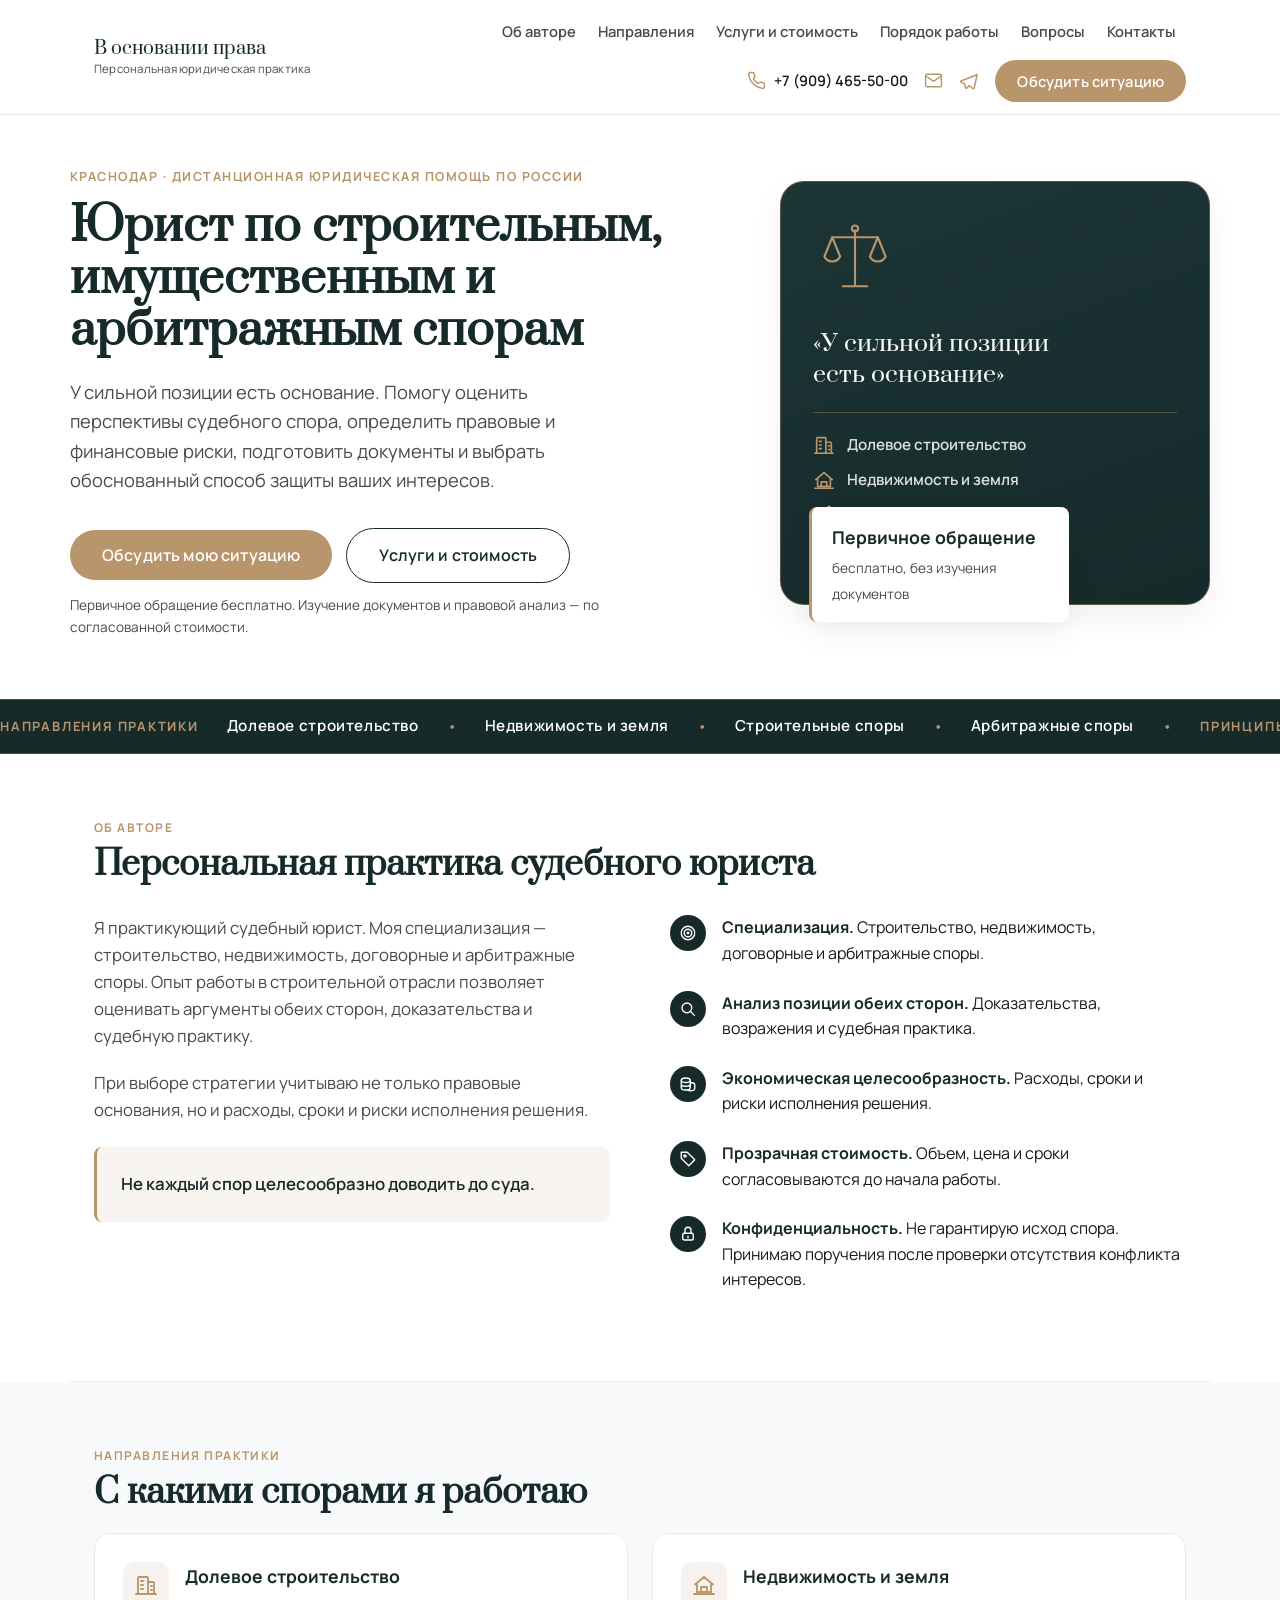
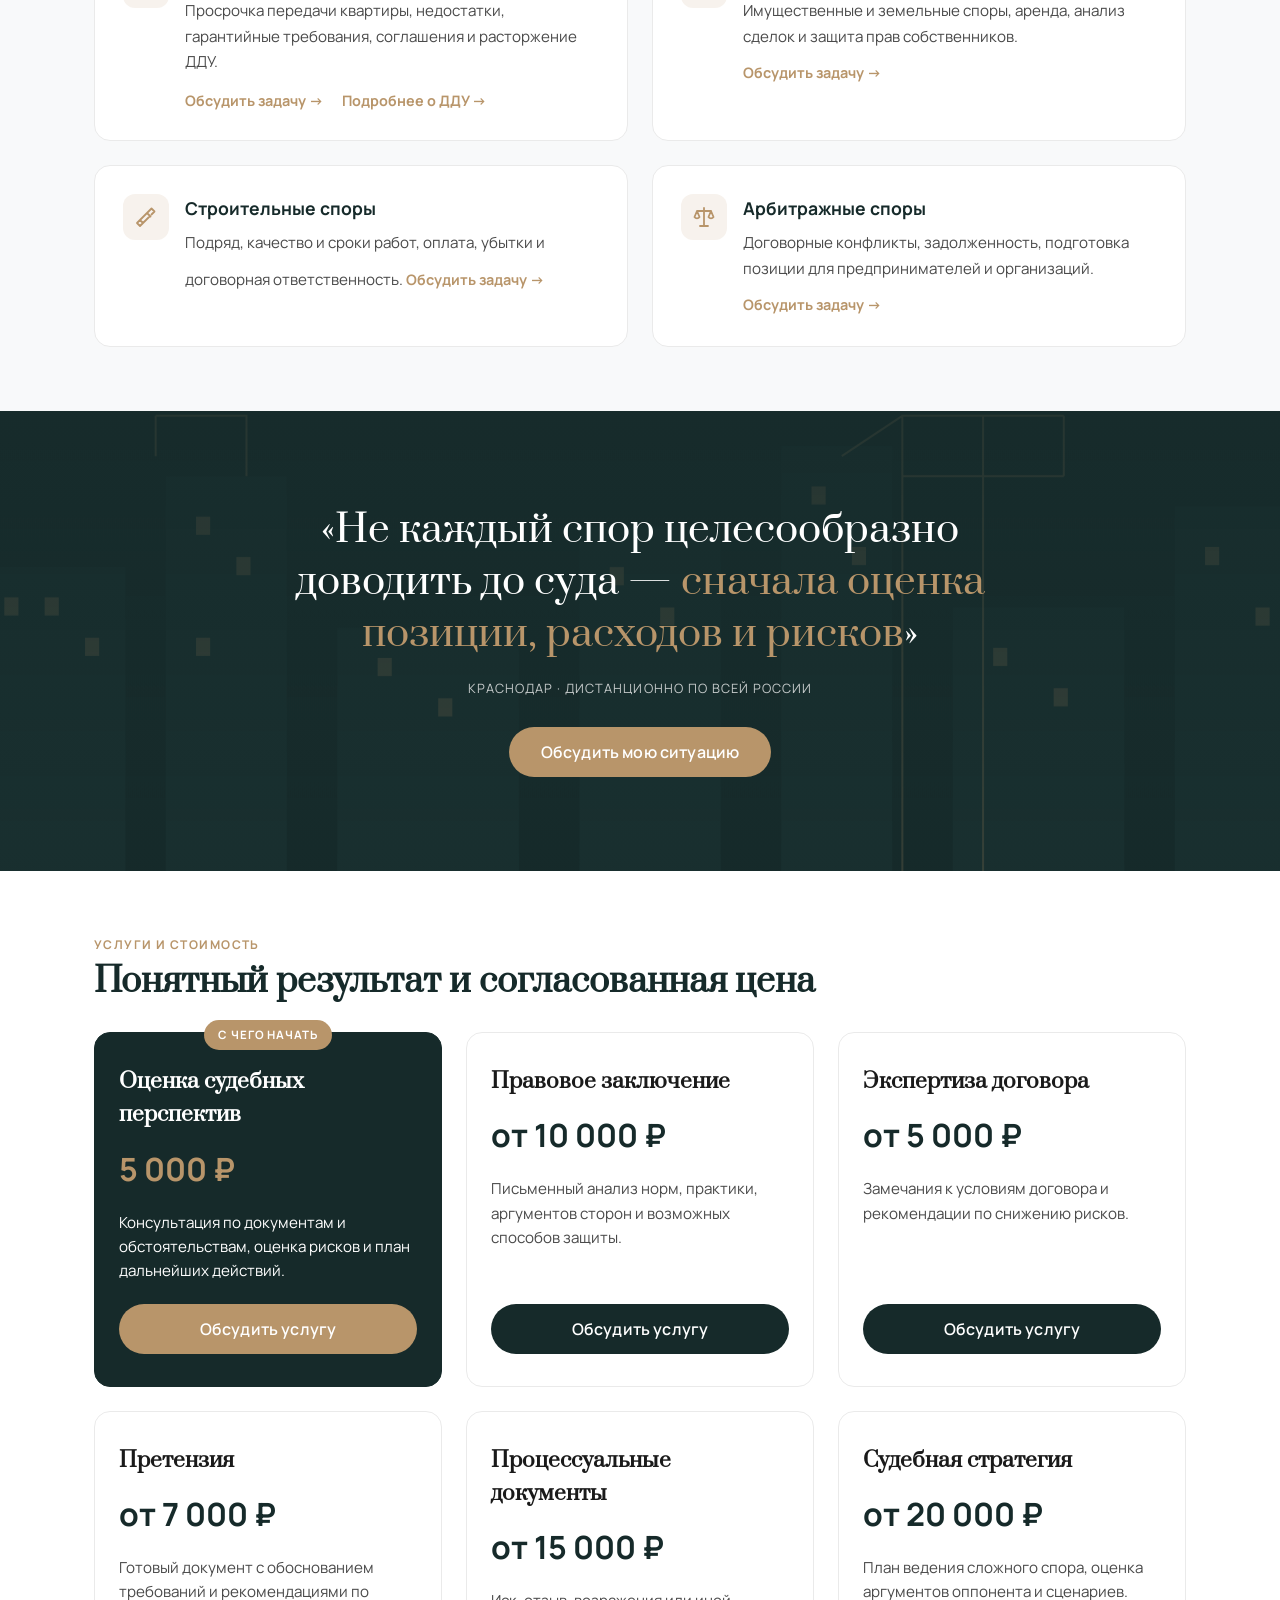
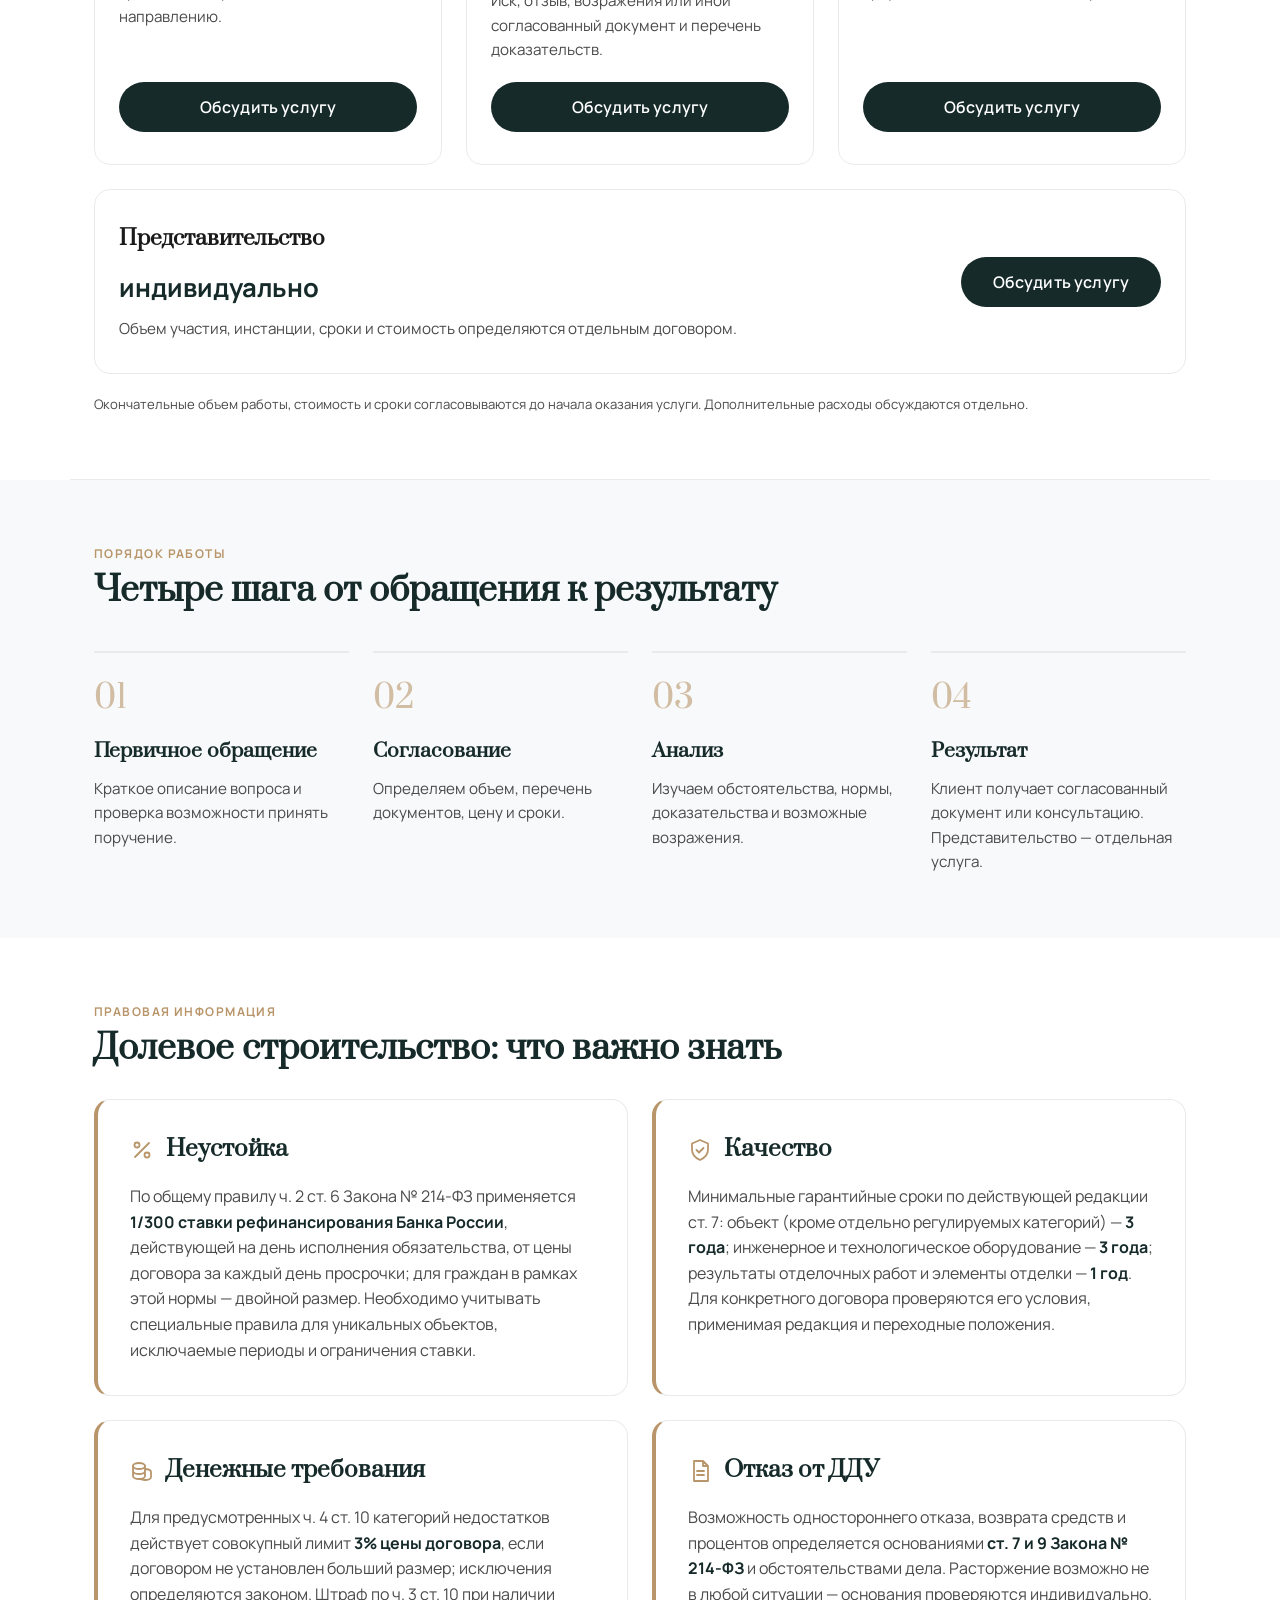
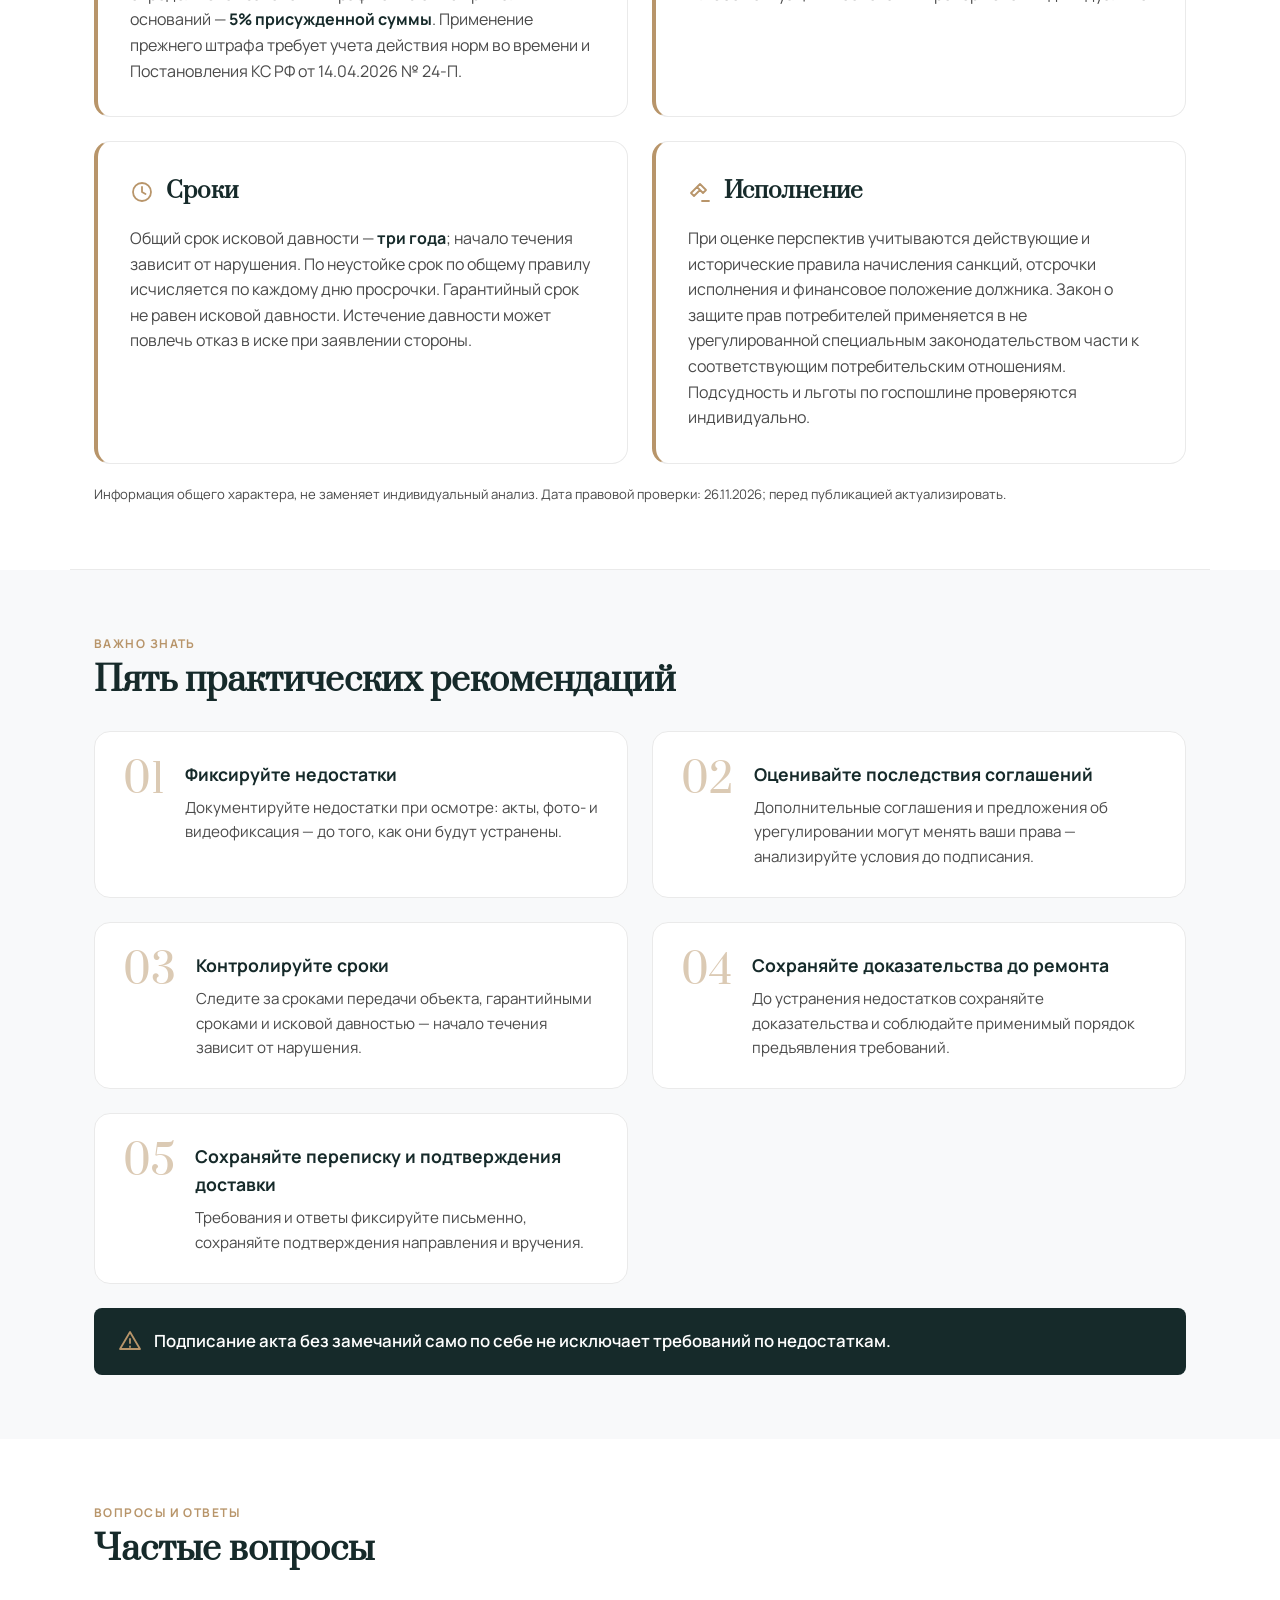
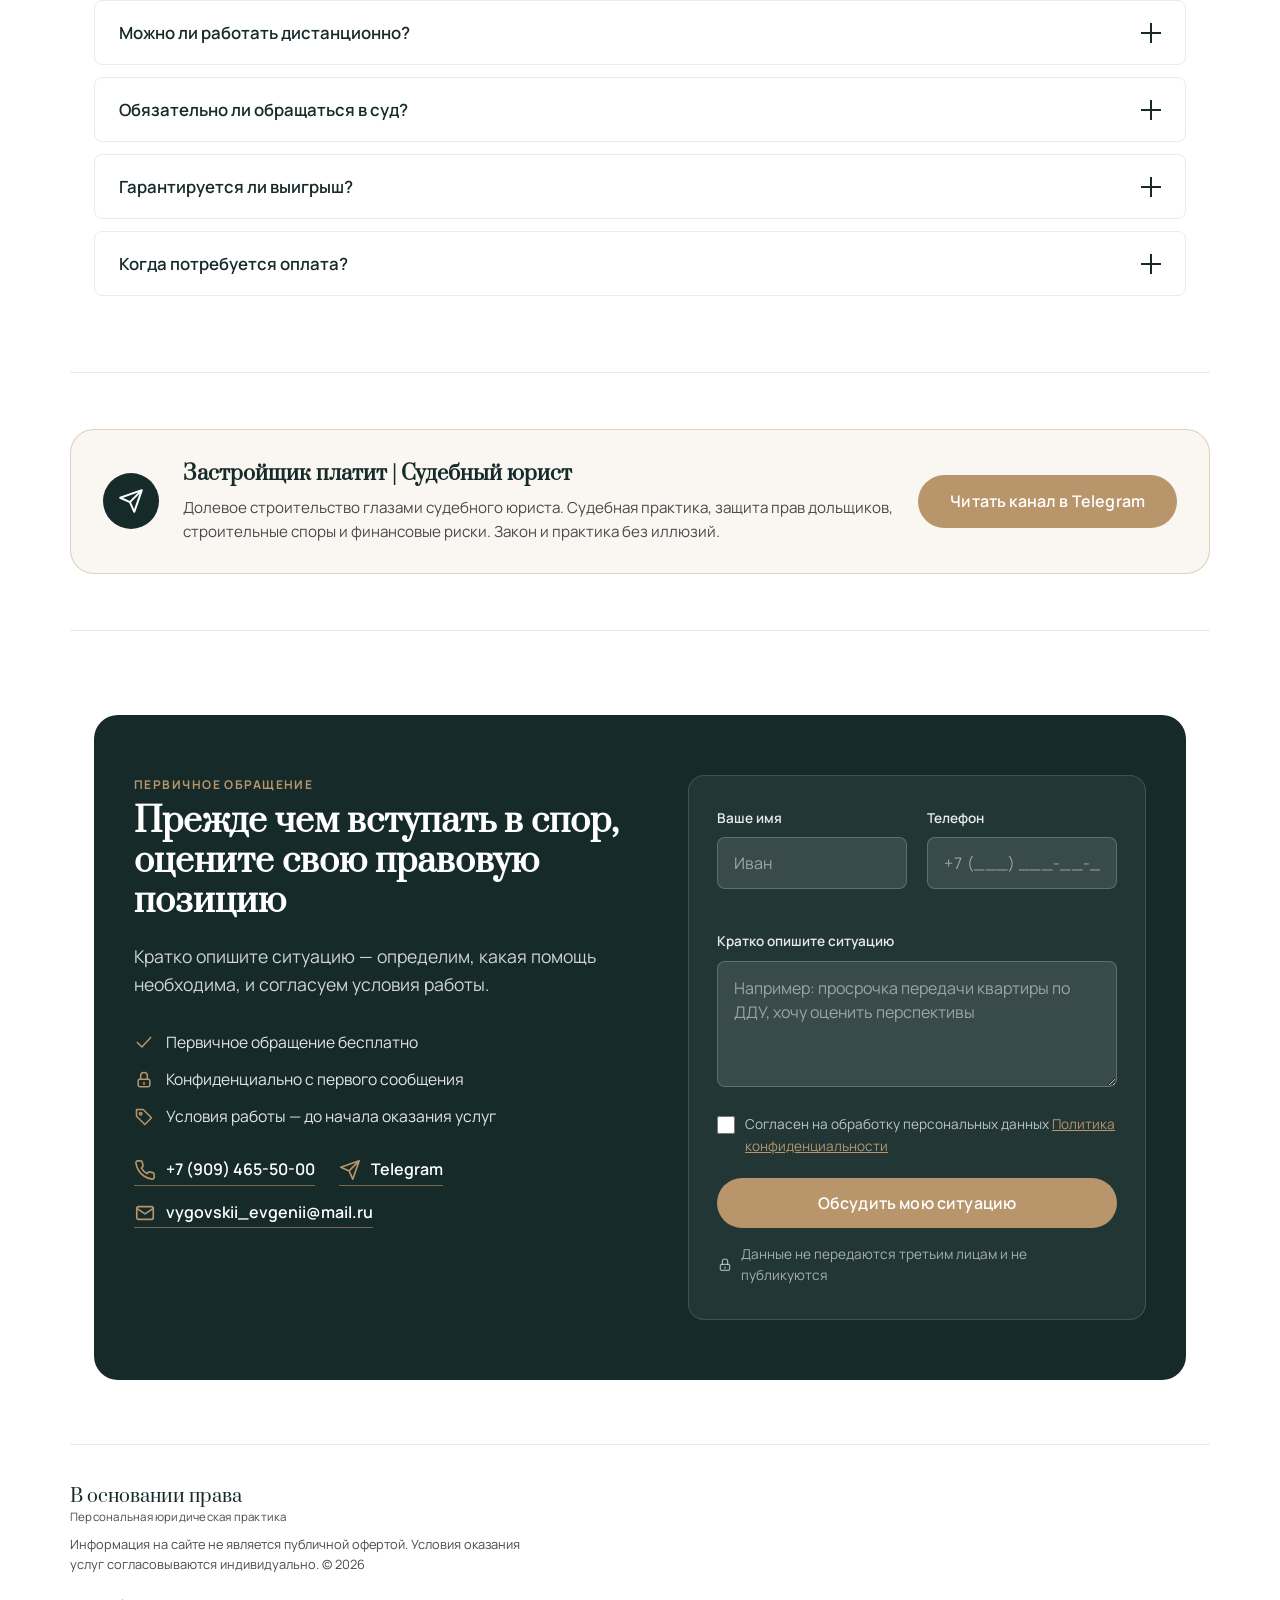
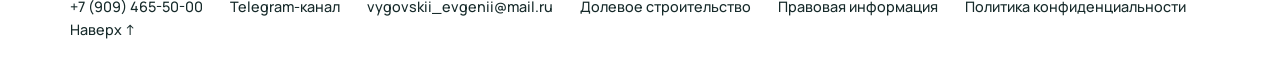
==== commit e2e3d22e: "fix after testing" ====
--- a/index.html
+++ b/index.html
@@ -3,34 +3,33 @@
   <head>
     <meta charset="UTF-8" />
     <meta name="viewport" content="width=device-width, initial-scale=1.0" />
-    <title>Споры с застройщиком в Краснодаре и крае | Юридическая поддержка дольщиков | 214-ФЗ</title>
+    <title>
+      Юрист по строительным, имущественным и арбитражным спорам | Краснодар — В
+      основании права
+    </title>
     <meta
       name="description"
-      content="Команда юристов по спорам с застройщиками в Краснодаре и Краснодарском крае. Взыскание неустойки по 214-ФЗ, расторжение ДДУ, устранение недостатков новостройки. Судебная практика Кубани. Бесплатный анализ шансов."
+      content="Персональная юридическая практика: строительные, имущественные и арбитражные споры. Краснодар, дистанционная помощь по России. Оценка перспектив спора, правовые заключения, претензии, процессуальные документы. Первичное обращение бесплатно."
     />
-    <meta
-      name="keywords"
-      content="споры с застройщиком Краснодар, юрист по застройщикам Краснодарский край, взыскание неустойки ДДУ Краснодар, 214-ФЗ Краснодар, качество квартиры новостройка Краснодар, команда юристов дольщики Кубань"
+    <link
+      rel="canonical"
+      href="https://francuz2009.github.io/lawyer-landing/"
     />
-    <link rel="canonical" href="https://v-legal.ru/" />
 
     <meta property="og:type" content="website" />
     <meta
       property="og:title"
-      content="Команда юристов по спорам с застройщиками | Краснодар и Краснодарский край"
+      content="В основании права — персональная юридическая практика | Краснодар"
     />
     <meta
       property="og:description"
-      content="Знаем аргументы кубанских застройщиков изнутри. Взыскание неустойки и устранение недостатков новостроек в Краснодаре, Сочи, Анапе и крае."
+      content="Юрист по строительным, имущественным и арбитражным спорам. Оценка перспектив, правовых и финансовых рисков. Дистанционная юридическая помощь по России."
     />
-    <meta property="og:image" content="https://v-legal.ru/og-image.jpg" />
-    <meta property="og:image:width" content="1200" />
-    <meta property="og:image:height" content="630" />
-    <meta property="og:image:alt" content="Споры с застройщиком? Юридическая поддержка дольщиков — Краснодар и край" />
-    <meta property="og:url" content="https://v-legal.ru/" />
-    <meta name="twitter:card" content="summary_large_image" />
-
-    <link rel="preload" as="image" href="images/main.webp" type="image/webp" fetchpriority="high" />
+    <meta
+      property="og:url"
+      content="https://francuz2009.github.io/lawyer-landing/"
+    />
+    <meta name="twitter:card" content="summary" />
 
     <link rel="preconnect" href="https://fonts.googleapis.com" />
     <link rel="preconnect" href="https://fonts.gstatic.com" crossorigin />
@@ -42,11 +41,17 @@
     <link rel="stylesheet" href="styles/style.css" />
     <noscript>
       <style>
-        [data-rv], [data-rv-left], [data-rv-right], [data-rv-zoom], [data-hero] {
+        [data-rv],
+        [data-rv-left],
+        [data-rv-right],
+        [data-rv-zoom],
+        [data-hero] {
           opacity: 1 !important;
           transform: none !important;
         }
-        .marquee-track { animation: none !important; }
+        .marquee-track {
+          animation: none !important;
+        }
       </style>
     </noscript>
 
@@ -56,54 +61,46 @@
         "@graph": [
           {
             "@type": "LegalService",
-            "name": "Юридическая поддержка дольщиков в Краснодаре и Краснодарском крае",
-            "description": "Команда юристов по спорам с застройщиками. Взыскание неустойки по 214-ФЗ, расторжение ДДУ, устранение недостатков новостроек. Судебная практика в Краснодарском краевом суде, Сочи, Анапе, Новороссийске.",
-            "areaServed": ["Краснодар", "Краснодарский край", "Сочи", "Анапа", "Новороссийск", "Армавир", "RU"],
-            "priceRange": "от 5000 RUB",
-            "telephone": "+74950000000",
-            "email": "info@v-legal.ru"
+            "name": "В основании права — персональная юридическая практика",
+            "description": "Судебный юрист: строительство, недвижимость, договорные и арбитражные споры. Оценка перспектив судебного спора, правовые заключения, экспертиза договоров, претензии, процессуальные документы, судебная стратегия.",
+            "areaServed": ["Краснодар", "RU"],
+            "telephone": "+79094655000",
+            "email": "vygovskii_evgenii@mail.ru",
+            "url": "https://francuz2009.github.io/lawyer-landing/"
           },
           {
             "@type": "FAQPage",
             "mainEntity": [
               {
                 "@type": "Question",
-                "name": "Работаете ли вы со спорами с застройщиками в Краснодаре и крае?",
+                "name": "Можно ли работать дистанционно?",
                 "acceptedAnswer": {
                   "@type": "Answer",
-                  "text": "Да. Мы ведём дела в Краснодарском краевом суде, районных судах Краснодара, Сочи, Анапы, Новороссийска и Армавира. Знаем практику кубанских застройщиков — ССК, Dogma, «Точно», «Метрикс Development», «Кубанская строительная компания»."
+                  "text": "Да, для консультаций, анализа и подготовки документов; участие в суде согласуется отдельно."
                 }
               },
               {
                 "@type": "Question",
-                "name": "Что делать, если застройщик банкротится в Краснодарском крае?",
+                "name": "Обязательно ли обращаться в суд?",
                 "acceptedAnswer": {
                   "@type": "Answer",
-                  "text": "Это не тупик. У нас есть опыт включения требований дольщиков в реестр кредиторов в Арбитражном суде Краснодарского края. Даже при банкротстве можно вернуть деньги или получить квартиру через Фонд защиты прав дольщиков."
+                  "text": "Нет, возможны переговоры и досудебное урегулирование."
                 }
               },
               {
                 "@type": "Question",
-                "name": "Правда ли, что суды по 214-ФЗ в Краснодаре длятся годами?",
+                "name": "Гарантируется ли выигрыш?",
                 "acceptedAnswer": {
                   "@type": "Answer",
-                  "text": "Только если тянуть время. Мы выбираем агрессивную стратегию с учётом загрузки Краснодарского краевого суда, чтобы сократить сроки до 2–4 месяцев."
+                  "text": "Нет, результат зависит от обстоятельств и оценки суда."
                 }
               },
               {
                 "@type": "Question",
-                "name": "Какой срок исковой давности по спорам с застройщиком?",
+                "name": "Когда потребуется оплата?",
                 "acceptedAnswer": {
                   "@type": "Answer",
-                  "text": "Общий срок исковой давности — 3 года. По качеству квартиры срок течёт с момента передачи, по неустойке — с даты, указанной в ДДУ."
-                }
-              },
-              {
-                "@type": "Question",
-                "name": "Можно ли взыскать деньги, если я уже сделал ремонт за свой счёт?",
-                "acceptedAnswer": {
-                  "@type": "Answer",
-                  "text": "Да, при условии сохранения доказательств: акта о недостатках, чеков, договоров с подрядчиками, фото- и видеофиксации. В Краснодарском крае суды принимают такие доказательства при грамотной экспертизе."
+                  "text": "После согласования объема, цены и порядка оплаты."
                 }
               }
             ]
@@ -113,984 +110,1391 @@
     </script>
   </head>
   <body>
+    <svg
+      xmlns="http://www.w3.org/2000/svg"
+      style="display: none"
+      aria-hidden="true"
+    >
+      <symbol id="i-building" viewBox="0 0 24 24">
+        <path
+          d="M4 21V5a1 1 0 0 1 1-1h8a1 1 0 0 1 1 1v16M14 9h5a1 1 0 0 1 1 1v11M2 21h20M7 8h2M7 12h2M7 16h2M17 13h1M17 17h1"
+        />
+      </symbol>
+      <symbol id="i-land" viewBox="0 0 24 24">
+        <path d="M3 11.5 12 4l9 7.5M5 10v9h14v-9M9 19v-5h6v5M2 21h20" />
+      </symbol>
+      <symbol id="i-tools" viewBox="0 0 24 24">
+        <path
+          d="m14.5 6.5 3-3 3 3-3 3M13 8 3 18l3 3L16 11M13 8l3.5 3.5M13 8l1.5-1.5M6 15l3 3"
+        />
+      </symbol>
+      <symbol id="i-scales" viewBox="0 0 24 24">
+        <path
+          d="M12 3v18M8 21h8M12 6h7M12 6H5M5 6l-2.5 6a3 3 0 0 0 5 0L5 6ZM19 6l-2.5 6a3 3 0 0 0 5 0L19 6Z"
+        />
+      </symbol>
+      <symbol id="i-search" viewBox="0 0 24 24">
+        <circle cx="10.5" cy="10.5" r="6.5" />
+        <path d="m15.5 15.5 5 5" />
+      </symbol>
+      <symbol id="i-target" viewBox="0 0 24 24">
+        <circle cx="12" cy="12" r="9" />
+        <circle cx="12" cy="12" r="5" />
+        <circle cx="12" cy="12" r="1" />
+      </symbol>
+      <symbol id="i-coins" viewBox="0 0 24 24">
+        <ellipse cx="9" cy="7" rx="6" ry="3" />
+        <path
+          d="M3 7v5c0 1.66 2.69 3 6 3s6-1.34 6-3V7M3 12v5c0 1.66 2.69 3 6 3s6-1.34 6-3v-5M15 10c3.03.15 6 1.42 6 3v5c0 1.66-2.69 3-6 3-2.02 0-3.8-.5-4.9-1.25"
+        />
+      </symbol>
+      <symbol id="i-tag" viewBox="0 0 24 24">
+        <path d="M3 3h8l10 10-8 8L3 11V3Z" />
+        <circle cx="8" cy="8" r="1.5" />
+      </symbol>
+      <symbol id="i-lock" viewBox="0 0 24 24">
+        <rect x="5" y="11" width="14" height="9" rx="2" />
+        <path d="M8 11V7a4 4 0 0 1 8 0v4M12 15v2" />
+      </symbol>
+      <symbol id="i-doc" viewBox="0 0 24 24">
+        <path d="M6 2h9l5 5v15H6V2ZM15 2v5h5M9 12h7M9 16h7" />
+      </symbol>
+      <symbol id="i-clock" viewBox="0 0 24 24">
+        <circle cx="12" cy="12" r="9" />
+        <path d="M12 7v5l3.5 2" />
+      </symbol>
+      <symbol id="i-shield" viewBox="0 0 24 24">
+        <path
+          d="M12 2 4 5.5v6c0 5 3.5 8.5 8 10.5 4.5-2 8-5.5 8-10.5v-6L12 2Z"
+        />
+        <path d="m8.5 12 2.5 2.5 4.5-4.5" />
+      </symbol>
+      <symbol id="i-alert" viewBox="0 0 24 24">
+        <path d="M12 3 2 20h20L12 3ZM12 10v4M12 17.5v.5" />
+      </symbol>
+      <symbol id="i-pen" viewBox="0 0 24 24">
+        <path d="m14 5 5 5L8 21H3v-5L14 5ZM12 7l5 5M3 21h18" />
+      </symbol>
+      <symbol id="i-mail" viewBox="0 0 24 24">
+        <rect x="3" y="5" width="18" height="14" rx="2" />
+        <path d="m3 7 9 6 9-6" />
+      </symbol>
+      <symbol id="i-check" viewBox="0 0 24 24">
+        <path d="m4 12.5 5.5 5.5L20 6.5" />
+      </symbol>
+      <symbol id="i-gavel" viewBox="0 0 24 24">
+        <path
+          d="m9 7 6 6M12 4l6 6M9 7l3-3M15 13l3-3M9 7l-6 6 3 3 6-6M14 21h7"
+        />
+      </symbol>
+      <symbol id="i-percent" viewBox="0 0 24 24">
+        <path d="M19 5 5 19" />
+        <circle cx="7" cy="7" r="2.5" />
+        <circle cx="17" cy="17" r="2.5" />
+      </symbol>
+      <symbol id="i-phone" viewBox="0 0 24 24">
+        <path
+          d="M22 16.9v3a2 2 0 0 1-2.2 2 19.8 19.8 0 0 1-8.6-3.1 19.5 19.5 0 0 1-6-6A19.8 19.8 0 0 1 2.1 4.2 2 2 0 0 1 4.1 2h3a2 2 0 0 1 2 1.7c.13.96.36 1.9.7 2.8a2 2 0 0 1-.45 2.1L8.1 9.9a16 16 0 0 0 6 6l1.3-1.3a2 2 0 0 1 2.1-.45c.9.34 1.84.57 2.8.7A2 2 0 0 1 22 16.9Z"
+        />
+      </symbol>
+      <symbol id="i-send" viewBox="0 0 24 24">
+        <path d="m22 2-7 20-4-9-9-4 20-7ZM22 2 11 13" />
+      </symbol>
+      <symbol id="i-route" viewBox="0 0 24 24">
+        <circle cx="6" cy="19" r="2.5" />
+        <circle cx="18" cy="5" r="2.5" />
+        <path d="M8.5 19H15a3.5 3.5 0 0 0 0-7H9a3.5 3.5 0 0 1 0-7h6.5" />
+      </symbol>
+    </svg>
+
     <div class="scroll-progress" aria-hidden="true"></div>
-
-    <!-- HEADER -->
-    <header class="container site-header" id="top">
-      <a href="#top" class="logo"
-        ><span class="logo-main">Юридическая поддержка дольщиков</span>
-        <span class="logo-sep" aria-hidden="true">|</span>
-        <span class="logo-sub">Краснодар и край</span></a
-      >
-      <div class="header-right">
-        <div class="contacts">
-          <a href="tel:+74950000000">+7 (495) 000-00-00</a>
-          <a href="mailto:info@v-legal.ru">info@v-legal.ru</a>
-        </div>
-        <button
-          class="btn-primary btn-accent open-popup-btn"
-          aria-haspopup="dialog"
-          aria-expanded="false"
-        >
-          Бесплатный анализ шансов
+    <a class="skip-link" href="#main">К основному содержимому</a>
+
+    <header class="site-header" id="top">
+      <div class="container header-inner">
+        <a href="#top" class="logo">
+          <span class="logo-main">В основании права</span>
+          <span class="logo-sub">Персональная юридическая практика</span>
+        </a>
+
+        <button class="burger-btn" aria-label="Меню" aria-expanded="false">
+          <span class="burger-line"></span>
+          <span class="burger-line"></span>
+          <span class="burger-line"></span>
         </button>
+
+        <div class="mobile-menu-wrapper">
+          <nav class="site-nav">
+            <a href="#about" class="nav-link">Об авторе</a>
+            <a href="#practice" class="nav-link">Направления</a>
+            <a href="#services" class="nav-link">Услуги и стоимость</a>
+            <a href="#process" class="nav-link">Порядок работы</a>
+            <a href="#faq" class="nav-link">Вопросы</a>
+            <a href="#contacts" class="nav-link">Контакты</a>
+          </nav>
+
+          <div class="header-inner__info-unit">
+            <a href="tel:+79094655000" class="contact-phone">
+              <svg
+                class="icon-svg"
+                viewBox="0 0 24 24"
+                fill="none"
+                stroke="currentColor"
+                stroke-width="1.8"
+                stroke-linecap="round"
+                stroke-linejoin="round"
+              >
+                <path
+                  d="M22 16.92v3a2 2 0 0 1-2.18 2 19.79 19.79 0 0 1-8.63-3.07 19.5 19.5 0 0 1-6-6 19.79 19.79 0 0 1-3.07-8.67A2 2 0 0 1 4.11 2h3a2 2 0 0 1 2 1.72 12.84 12.84 0 0 0 .7 2.81 2 2 0 0 1-.45 2.11L8.09 9.91a16 16 0 0 0 6 6l1.27-1.27a2 2 0 0 1 2.11-.45 12.84 12.84 0 0 0 2.81.7A2 2 0 0 1 22 16.92z"
+                />
+              </svg>
+              <span>+7 (909) 465-50-00</span>
+            </a>
+            <a href="mailto:vygovskii_evgenii@mail.ru" class="contact-mail">
+              <svg
+                class="icon-svg"
+                viewBox="0 0 24 24"
+                fill="none"
+                stroke="currentColor"
+                stroke-width="1.8"
+                stroke-linecap="round"
+                stroke-linejoin="round"
+              >
+                <path
+                  d="M4 4h16c1.1 0 2 .9 2 2v12c0 1.1-.9 2-2 2H4c-1.1 0-2-.9-2-2V6c0-1.1.9-2 2-2z"
+                />
+                <polyline points="22,6 12,13 2,6" />
+              </svg>
+              <span>vygovskii_evgenii@mail.ru</span>
+            </a>
+            <a
+              href="https://t.me/JuristConsultingLaw214FZ"
+              class="contact-tg"
+              aria-label="Telegram"
+            >
+              <svg
+                class="icon-svg"
+                viewBox="0 0 24 24"
+                fill="none"
+                stroke="currentColor"
+                stroke-width="1.8"
+                stroke-linecap="round"
+                stroke-linejoin="round"
+              >
+                <path
+                  d="M21.5 4.5l-19 7.5c-.8.3-.8 1.4 0 1.7l4 1.5 1.5 5c.2.6 1 .8 1.4.3l2.6-2.9 4.5 3.4c.6.4 1.4.1 1.6-.6l3.5-15c.2-.8-.6-1.5-1.1-.9z"
+                />
+              </svg>
+            </a>
+            <button class="btn-primary btn-accent open-popup-btn">
+              Обсудить ситуацию
+            </button>
+          </div>
+        </div>
       </div>
     </header>
 
-    <main>
-      <!-- HERO -->
+    <main id="main">
       <section class="container hero">
         <div class="hero-content">
+          <p class="hero-eyebrow" data-hero="1">
+            Краснодар · Дистанционная юридическая помощь по России
+          </p>
           <h1 data-hero="1">
-            Застройщик в Краснодаре нарушил ваши права? Мы знаем, как заставить его ответить.
+            Юрист по строительным, имущественным и арбитражным спорам
           </h1>
           <p class="sub" data-hero="2">
-            Команда юристов с опытом работы в строительной отрасли Кубани. Ведём
-            дела против застройщиков Краснодара, Сочи, Анапы и края. Понимаем
-            логику кубанских девелоперов изнутри.
+            У сильной позиции есть основание. Помогу оценить перспективы
+            судебного спора, определить правовые и финансовые риски, подготовить
+            документы и выбрать обоснованный способ защиты ваших интересов.
           </p>
-          <div class="hero-utp" data-hero="3">
-            <div class="utp-item">
-              <span class="icon">🏛️</span>
-              <span
-                >Знаем «скелеты в шкафу» кубанских застройщиков: ССК, Dogma,
-                «Точно», «Метрикс Development», «Кубанская строительная
-                компания».</span
+          <div class="hero-actions" data-hero="3">
+            <button class="btn-primary btn-accent open-popup-btn">
+              Обсудить мою ситуацию
+            </button>
+            <a href="#services" class="btn-primary btn-ghost"
+              >Услуги и стоимость</a
+            >
+          </div>
+          <p class="hero-note" data-hero="4">
+            Первичное обращение бесплатно. Изучение документов и правовой анализ
+            — по согласованной стоимости.
+          </p>
+        </div>
+        <div class="hero-panel" data-hero="5">
+          <svg class="hero-emblem" viewBox="0 0 96 96" aria-hidden="true">
+            <g
+              fill="none"
+              stroke="#b8956a"
+              stroke-width="2.4"
+              stroke-linecap="round"
+              stroke-linejoin="round"
+            >
+              <path d="M48 14v62M34 78h28M48 22h26M48 22H22" />
+              <path
+                d="M22 22l-9 22a10 10 0 0 0 18 0l-9-22ZM74 22l-9 22a10 10 0 0 0 18 0l-9-22Z"
+              />
+              <circle cx="48" cy="12" r="3.5" />
+            </g>
+          </svg>
+          <p class="hero-quote">«У сильной позиции есть&nbsp;основание»</p>
+          <ul class="hero-directions">
+            <li>
+              <a href="ddu.html"
+                ><svg class="icon-svg" aria-hidden="true">
+                  <use href="#i-building" /></svg
+                >Долевое строительство</a
               >
-            </div>
-            <div class="utp-item">
-              <span class="icon">⚖️</span>
-              <span
-                >Узкая специализация: только 214-ФЗ, гарантийные сроки и качество
-                новостроек в Краснодарском крае.</span
+            </li>
+            <li>
+              <a href="#practice"
+                ><svg class="icon-svg" aria-hidden="true">
+                  <use href="#i-land" /></svg
+                >Недвижимость и земля</a
               >
-            </div>
-            <div class="utp-item">
-              <span class="icon">📋</span>
-              <span
-                >Гонорар успеха или рассрочка: берём только те дела, где видим
-                реальную перспективу в судах Кубани.</span
+            </li>
+            <li>
+              <a href="#practice"
+                ><svg class="icon-svg" aria-hidden="true">
+                  <use href="#i-tools" /></svg
+                >Строительные споры</a
               >
-            </div>
-          </div>
-          <div data-hero="4">
-            <button class="btn-primary btn-accent open-popup-btn">
-              Получить прогноз по моему делу →
-            </button>
-            <p class="hero-note">Бесплатно · 24 часа · без обязательств</p>
-          </div>
-        </div>
-        <div class="hero-image" data-hero="5">
-          <picture>
-            <source srcset="images/main.webp" type="image/webp" />
-            <img
-              class="hero-photo"
-              src="images/main.png"
-              alt="Ведущий юрист команды по спорам с застройщиками в Краснодаре"
-              width="832"
-              height="1088"
-              fetchpriority="high"
-            />
-          </picture>
-          <div class="hero-badge">
-            <strong>20+ лет практики</strong>
-            <span>в сфере недвижимости и строительства на Кубани</span>
-          </div>
-        </div>
-      </section>
-
-      <!-- MARQUEE: застройщики -->
-      <div class="marquee-band" aria-label="Знаем практику кубанских застройщиков">
-        <div class="marquee-track">
-          <span class="marquee-item lead">Знаем практику кубанских застройщиков</span>
-          <span class="marquee-item">ССК</span>
-          <span class="marquee-dot">•</span>
-          <span class="marquee-item">Dogma</span>
-          <span class="marquee-dot">•</span>
-          <span class="marquee-item">«Точно»</span>
-          <span class="marquee-dot">•</span>
-          <span class="marquee-item">«Метрикс Development»</span>
-          <span class="marquee-dot">•</span>
-          <span class="marquee-item">«Кубанская строительная компания»</span>
-          <span class="marquee-dot">•</span>
-          <span class="marquee-item lead">Знаем практику кубанских застройщиков</span>
-          <span class="marquee-item">ССК</span>
-          <span class="marquee-dot">•</span>
-          <span class="marquee-item">Dogma</span>
-          <span class="marquee-dot">•</span>
-          <span class="marquee-item">«Точно»</span>
-          <span class="marquee-dot">•</span>
-          <span class="marquee-item">«Метрикс Development»</span>
-          <span class="marquee-dot">•</span>
-          <span class="marquee-item">«Кубанская строительная компания»</span>
-          <span class="marquee-dot">•</span>
-        </div>
-      </div>
-
-      <!-- TRIGGERS -->
-      <section class="section bg-alt">
-        <div class="container">
-          <div class="section-label" data-rv>Знакомая ситуация</div>
-          <h2 class="section-title" data-rv>
-            Спор с застройщиком в Краснодарском крае — это всегда одно и то же
-          </h2>
-          <ul class="triggers-list" data-rv-stagger>
-            <li data-rv>
-              <span class="emoji">❌</span>
-              <div>
-                <strong>Отписки вместо ответа</strong> На претензии приходят
-                формальные письма, а сроки затягиваются.
-              </div>
             </li>
-            <li data-rv>
-              <span class="emoji">🏚️</span>
-              <div>
-                <strong>Кривые стены и щели</strong> Застройщик отказывается
-                признавать недостатки или предлагает «косметический» ремонт.
-              </div>
-            </li>
-            <li data-rv>
-              <span class="emoji">📆</span>
-              <div>
-                <strong>Просрочка сдачи</strong> Дом построен, но ключи не дают, а
-                неустойку предлагают по заниженной ставке.
-              </div>
-            </li>
-            <li data-rv>
-              <span class="emoji">💸</span>
-              <div>
-                <strong>Страх судебных издержек</strong> Кажется, что адвокаты и
-                экспертизы съедят больше, чем вы получите.
-              </div>
+            <li>
+              <a href="#practice"
+                ><svg class="icon-svg" aria-hidden="true">
+                  <use href="#i-scales" /></svg
+                >Арбитражные споры</a
+              >
             </li>
           </ul>
-          <div class="trigger-result" data-rv>
-            <span>💡</span> Хватит гадать. Нужен холодный расчёт рисков с двух
-            сторон — вашей и кубанского застройщика.
+          <div class="hero-badge">
+            <strong>Первичное обращение</strong>
+            <span>бесплатно, без изучения документов</span>
           </div>
         </div>
       </section>
 
-      <!-- EXPERTISE -->
-      <section class="container section">
-        <div class="section-label" data-rv>Наше преимущество</div>
+      <div
+        class="marquee-band"
+        aria-label="Направления практики и принципы работы"
+      >
+        <div class="marquee-track">
+          <span class="marquee-item lead">Направления практики</span>
+          <span class="marquee-item">Долевое строительство</span>
+          <span class="marquee-dot">•</span>
+          <span class="marquee-item">Недвижимость и земля</span>
+          <span class="marquee-dot">•</span>
+          <span class="marquee-item">Строительные споры</span>
+          <span class="marquee-dot">•</span>
+          <span class="marquee-item">Арбитражные споры</span>
+          <span class="marquee-dot">•</span>
+          <span class="marquee-item lead">Принципы работы</span>
+          <span class="marquee-item">Анализ позиции обеих сторон</span>
+          <span class="marquee-dot">•</span>
+          <span class="marquee-item">Экономическая целесообразность</span>
+          <span class="marquee-dot">•</span>
+          <span class="marquee-item">Прозрачная стоимость</span>
+          <span class="marquee-dot">•</span>
+          <span class="marquee-item">Конфиденциальность</span>
+          <span class="marquee-dot">•</span>
+          <span class="marquee-item lead">Направления практики</span>
+          <span class="marquee-item">Долевое строительство</span>
+          <span class="marquee-dot">•</span>
+          <span class="marquee-item">Недвижимость и земля</span>
+          <span class="marquee-dot">•</span>
+          <span class="marquee-item">Строительные споры</span>
+          <span class="marquee-dot">•</span>
+          <span class="marquee-item">Арбитражные споры</span>
+          <span class="marquee-dot">•</span>
+          <span class="marquee-item lead">Принципы работы</span>
+          <span class="marquee-item">Анализ позиции обеих сторон</span>
+          <span class="marquee-dot">•</span>
+          <span class="marquee-item">Экономическая целесообразность</span>
+          <span class="marquee-dot">•</span>
+          <span class="marquee-item">Прозрачная стоимость</span>
+          <span class="marquee-dot">•</span>
+          <span class="marquee-item">Конфиденциальность</span>
+          <span class="marquee-dot">•</span>
+        </div>
+      </div>
+
+      <section class="container section" id="about">
+        <div class="section-label" data-rv>Об авторе</div>
         <h2 class="section-title" data-rv>
-          Почему мы видим спор иначе, чем обычный юрист?
+          Персональная практика судебного юриста
         </h2>
         <div class="expertise-grid">
           <div class="left">
-            <div class="expertise-media" data-rv-left>
-              <img
-                src="images/consult.jpg"
-                alt="Консультация дольщиков: юрист разбирает договор и планировку квартиры"
-                loading="lazy"
-                decoding="async"
-              />
-              <div class="media-chip"> Работаем лицом к лицу или онлайн по всему краю</div>
-            </div>
             <p data-rv>
-              Мы не просто изучали 214-ФЗ по учебникам. Наша команда много лет
-              работала внутри строительной системы Краснодарского края — в
-              девелоперских компаниях и юридических службах кубанских
-              застройщиков. Мы знаем, какие аргументы реально пугают их
-              юридический отдел.
+              Я практикующий судебный юрист. Моя специализация — строительство,
+              недвижимость, договорные и арбитражные споры. Опыт работы в
+              строительной отрасли позволяет оценивать аргументы обеих сторон,
+              доказательства и судебную практику.
             </p>
             <p data-rv>
-              Поэтому при анализе вашей ситуации мы оцениваем её не только с
-              позиции клиента, но и моделируем ответные ходы оппонента — с учётом
-              практики Краснодарского краевого суда.
+              При выборе стратегии учитываю не только правовые основания, но и
+              расходы, сроки и риски исполнения решения.
             </p>
             <div class="expertise-conclusion" data-rv>
-              Это даёт возможность ещё до суда определить слабые места позиции
-              застройщика и выбрать стратегию, которая сэкономит вам нервы и
-              деньги.
+              Не каждый спор целесообразно доводить до суда.
             </div>
           </div>
           <div class="right">
             <ul data-rv-stagger>
               <li data-rv>
-                <span class="icon">🔍</span> Знаем, как кубанский застройщик
-                формирует доказательную базу, чтобы законно отказать вам.
+                <span class="icon"
+                  ><svg class="icon-svg" aria-hidden="true">
+                    <use href="#i-target" /></svg
+                ></span>
+                <div>
+                  <strong>Специализация.</strong> Строительство, недвижимость,
+                  договорные и арбитражные споры.
+                </div>
               </li>
               <li data-rv>
-                <span class="icon">🧪</span> Понимаем, какие строительные
-                экспертизы они заказывают и как их грамотно оспорить в судах
-                Краснодара.
+                <span class="icon"
+                  ><svg class="icon-svg" aria-hidden="true">
+                    <use href="#i-search" /></svg
+                ></span>
+                <div>
+                  <strong>Анализ позиции обеих сторон.</strong> Доказательства,
+                  возражения и судебная практика.
+                </div>
               </li>
               <li data-rv>
-                <span class="icon">⏳</span> Видим, какую тактику они используют,
-                чтобы затянуть время до мирового соглашения.
+                <span class="icon"
+                  ><svg class="icon-svg" aria-hidden="true">
+                    <use href="#i-coins" /></svg
+                ></span>
+                <div>
+                  <strong>Экономическая целесообразность.</strong> Расходы,
+                  сроки и риски исполнения решения.
+                </div>
+              </li>
+              <li data-rv>
+                <span class="icon"
+                  ><svg class="icon-svg" aria-hidden="true">
+                    <use href="#i-tag" /></svg
+                ></span>
+                <div>
+                  <strong>Прозрачная стоимость.</strong> Объем, цена и сроки
+                  согласовываются до начала работы.
+                </div>
+              </li>
+              <li data-rv>
+                <span class="icon"
+                  ><svg class="icon-svg" aria-hidden="true">
+                    <use href="#i-lock" /></svg
+                ></span>
+                <div>
+                  <strong>Конфиденциальность.</strong> Не гарантирую исход
+                  спора. Принимаю поручения после проверки отсутствия конфликта
+                  интересов.
+                </div>
               </li>
             </ul>
           </div>
         </div>
       </section>
 
-      <!-- STATS -->
-      <section class="stats-band" aria-label="Результаты команды в цифрах">
-        <div class="container stats-grid" data-rv-stagger>
-          <div class="stat" data-rv>
-            <div class="stat-num"><span class="counter" data-target="20">0</span>+</div>
-            <div class="stat-label">лет практики в недвижимости и строительстве Кубани</div>
-          </div>
-          <div class="stat" data-rv>
-            <div class="stat-num"><span class="counter" data-target="350">0</span>+</div>
-            <div class="stat-label">дел дольщиков доведено до результата</div>
-          </div>
-          <div class="stat" data-rv>
-            <div class="stat-num"><span class="counter" data-target="180">0</span> млн ₽</div>
-            <div class="stat-label">взыскано с застройщиков Краснодарского края</div>
-          </div>
-          <div class="stat" data-rv>
-            <div class="stat-num"><span class="counter" data-target="94">0</span>%</div>
-            <div class="stat-label">дел завершаются в пользу дольщика</div>
-          </div>
-        </div>
-      </section>
-
-      <!-- TASKS -->
-      <section class="section bg-alt">
+      <section class="section bg-alt" id="practice">
         <div class="container">
-          <div class="section-label" data-rv>Специализация</div>
-          <h2 class="section-title" data-rv>Что мы делаем в спорах с застройщиками Краснодарского края?</h2>
+          <div class="section-label" data-rv>Направления практики</div>
+          <h2 class="section-title" data-rv>С какими спорами я работаю</h2>
           <div class="tasks-grid" data-rv-stagger>
             <div class="task-item" data-rv>
-              <span class="icon">🚫</span>
+              <span class="icon"
+                ><svg class="icon-svg" aria-hidden="true">
+                  <use href="#i-building" /></svg
+              ></span>
               <div>
-                <strong>Принуждаем к гарантийному ремонту</strong
-                ><span
-                  >Заставляем устранять строительные недостатки капитально, а не
-                  «замазывать» косметикой.</span
+                <strong>Долевое строительство</strong>
+                <span
+                  >Просрочка передачи квартиры, недостатки, гарантийные
+                  требования, соглашения и расторжение ДДУ.</span
                 >
+                <div class="card-links">
+                  <button
+                    class="card-link open-popup-btn"
+                    data-service="Долевое строительство"
+                  >
+                    Обсудить задачу →
+                  </button>
+                  <a class="card-link" href="ddu.html">Подробнее о ДДУ →</a>
+                </div>
               </div>
             </div>
             <div class="task-item" data-rv>
-              <span class="icon">💰</span>
+              <span class="icon"
+                ><svg class="icon-svg" aria-hidden="true">
+                  <use href="#i-land" /></svg
+              ></span>
               <div>
-                <strong>Возвращаем деньги по ДДУ</strong
-                ><span
-                  >Расторгаем договор с выплатой полной стоимости и процентов за
-                  пользование вашими средствами.</span
+                <strong>Недвижимость и земля</strong>
+                <span
+                  >Имущественные и земельные споры, аренда, анализ сделок и
+                  защита прав собственников.</span
                 >
+                <button
+                  class="card-link open-popup-btn"
+                  data-service="Недвижимость и земля"
+                >
+                  Обсудить задачу →
+                </button>
               </div>
             </div>
             <div class="task-item" data-rv>
-              <span class="icon">📆</span>
+              <span class="icon"
+                ><svg class="icon-svg" aria-hidden="true">
+                  <use href="#i-tools" /></svg
+              ></span>
               <div>
-                <strong>Взыскиваем неустойку за просрочку</strong
-                ><span
-                  >Получаем законные проценты за каждый день, а не навязанную
-                  «копеечную» выплату.</span
+                <strong>Строительные споры</strong>
+                <span
+                  >Подряд, качество и сроки работ, оплата, убытки и договорная
+                  ответственность.</span
                 >
+                <button
+                  class="card-link open-popup-btn"
+                  data-service="Строительные споры"
+                >
+                  Обсудить задачу →
+                </button>
               </div>
             </div>
             <div class="task-item" data-rv>
-              <span class="icon">🛡️</span>
+              <span class="icon"
+                ><svg class="icon-svg" aria-hidden="true">
+                  <use href="#i-scales" /></svg
+              ></span>
               <div>
-                <strong>Удваиваем сумму взыскания</strong
-                ><span
-                  >Добавляем компенсацию морального вреда и штраф 50% по закону о
-                  защите прав потребителей.</span
+                <strong>Арбитражные споры</strong>
+                <span
+                  >Договорные конфликты, задолженность, подготовка позиции для
+                  предпринимателей и организаций.</span
                 >
+                <button
+                  class="card-link open-popup-btn"
+                  data-service="Арбитражные споры"
+                >
+                  Обсудить задачу →
+                </button>
               </div>
             </div>
           </div>
         </div>
       </section>
 
-      <!-- STEPS -->
-      <section class="container section">
-        <div class="section-label" data-rv>Процесс</div>
-        <h2 class="section-title" data-rv>4 шага к защите ваших интересов в Краснодаре и крае</h2>
-        <div class="steps" data-rv-stagger>
-          <div class="step" data-rv>
-            <div class="num">01</div>
-            <h4>Анализ документов</h4>
-            <p>
-              Вы присылаете ДДУ, Акт приёма-передачи, переписку и фото. Мы оцениваем
-              перспективы без «воды».
-            </p>
-          </div>
-          <div class="step" data-rv>
-            <div class="num">02</div>
-            <h4>Экспертиза позиции</h4>
-            <p>
-              Мы смотрим на дело глазами судьи Краснодарского краевого суда и
-              глазами застройщика. Даём точный прогноз сумм и сроков.
-            </p>
-          </div>
-          <div class="step" data-rv>
-            <div class="num">03</div>
-            <h4>Стратегия</h4>
-            <p>
-              Вы получаете чёткий план: досудебная претензия или сразу иск, с
-              пошаговым расчётом расходов.
-            </p>
-          </div>
-          <div class="step" data-rv>
-            <div class="num">04</div>
-            <h4>Сопровождение</h4>
-            <p>
-              От подачи документов до получения исполнительного листа и контроля
-              списания денег со счетов застройщика.
-            </p>
-          </div>
-        </div>
-      </section>
-
-      <!-- PARALLAX BAND -->
-      <section class="parallax-band" aria-label="Наш подход">
-        <img
-          class="parallax-img"
-          src="images/building.jpg"
-          alt="Новостройка в Краснодаре на стадии строительства"
-          loading="lazy"
-          decoding="async"
-          data-parallax="0.18"
-        />
+      <section class="parallax-band" aria-label="Подход к работе">
+        <div class="parallax-img" data-parallax="0.18" aria-hidden="true">
+          <svg
+            viewBox="0 0 1440 620"
+            preserveAspectRatio="xMidYMax slice"
+            width="100%"
+            height="100%"
+          >
+            <defs>
+              <linearGradient id="sky" x1="0" y1="0" x2="0" y2="1">
+                <stop offset="0" stop-color="#1d3535" />
+                <stop offset="1" stop-color="#162a2a" />
+              </linearGradient>
+            </defs>
+            <rect width="1440" height="620" fill="url(#sky)" />
+            <g fill="#1f3a3a">
+              <rect x="60" y="240" width="150" height="380" />
+              <rect x="250" y="150" width="120" height="470" />
+              <rect x="420" y="300" width="180" height="320" />
+              <rect x="660" y="200" width="140" height="420" />
+              <rect x="860" y="120" width="110" height="500" />
+              <rect x="1030" y="280" width="170" height="340" />
+              <rect x="1250" y="180" width="130" height="440" />
+            </g>
+            <g stroke="#b8956a" stroke-width="2" opacity="0.55" fill="none">
+              <path
+                d="M980 620V90h160M980 90l-60 40M1140 90v60M980 150h160M1060 90v530"
+              />
+              <path d="M330 150V90h-90M240 90v40" />
+            </g>
+            <g fill="#b8956a" opacity="0.5">
+              <rect x="90" y="270" width="14" height="18" />
+              <rect x="130" y="270" width="14" height="18" />
+              <rect x="170" y="310" width="14" height="18" />
+              <rect x="280" y="190" width="14" height="18" />
+              <rect x="320" y="230" width="14" height="18" />
+              <rect x="280" y="310" width="14" height="18" />
+              <rect x="460" y="330" width="14" height="18" />
+              <rect x="520" y="370" width="14" height="18" />
+              <rect x="690" y="240" width="14" height="18" />
+              <rect x="740" y="280" width="14" height="18" />
+              <rect x="890" y="160" width="14" height="18" />
+              <rect x="930" y="220" width="14" height="18" />
+              <rect x="1070" y="320" width="14" height="18" />
+              <rect x="1130" y="360" width="14" height="18" />
+              <rect x="1280" y="220" width="14" height="18" />
+              <rect x="1330" y="280" width="14" height="18" />
+            </g>
+          </svg>
+        </div>
         <div class="parallax-overlay"></div>
         <div class="container parallax-content">
           <blockquote data-rv>
-            «Мы знаем, как думает юридический отдел застройщика,
-            <em>потому что сами работали внутри этих отделов</em>»
+            «Не каждый спор целесообразно доводить до суда —
+            <em>сначала оценка позиции, расходов и рисков</em>»
           </blockquote>
-          <p data-rv>Краснодар · Сочи · Анапа · Новороссийск · Армавир</p>
+          <p data-rv>Краснодар · Дистанционно по всей России</p>
           <button class="btn-primary btn-accent open-popup-btn" data-rv>
-            Обсудить мою ситуацию →
+            Обсудить мою ситуацию
           </button>
         </div>
       </section>
 
-      <!-- ПРАВОВАЯ ОСНОВА -->
-      <section class="section bg-alt">
-        <div class="container">
-          <div class="section-label" data-rv>Правовая основа</div>
-          <h2 class="section-title" data-rv>
-            Что говорит закон о правах дольщиков и собственников в Краснодарском крае
-          </h2>
-          <div class="legal-content" data-rv-stagger>
-            <div class="legal-block" data-rv>
-              <h3>📜 Федеральный закон № 214-ФЗ</h3>
+      <section class="container section" id="services">
+        <div class="section-label" data-rv>Услуги и стоимость</div>
+        <h2 class="section-title" data-rv>
+          Понятный результат и согласованная цена
+        </h2>
+        <div class="price-cards services-grid" data-rv-stagger>
+          <div class="price-card featured" data-rv>
+            <div class="price-flag">С чего начать</div>
+            <h4>Оценка судебных перспектив</h4>
+            <div class="price">5 000 ₽</div>
+            <p>
+              Консультация по документам и обстоятельствам, оценка рисков и план
+              дальнейших действий.
+            </p>
+            <button
+              class="btn-primary btn-accent open-popup-btn"
+              data-service="Оценка судебных перспектив"
+            >
+              Обсудить услугу
+            </button>
+          </div>
+          <div class="price-card" data-rv>
+            <h4>Правовое заключение</h4>
+            <div class="price">от 10 000 ₽</div>
+            <p>
+              Письменный анализ норм, практики, аргументов сторон и возможных
+              способов защиты.
+            </p>
+            <button
+              class="btn-primary open-popup-btn"
+              data-service="Правовое заключение"
+            >
+              Обсудить услугу
+            </button>
+          </div>
+          <div class="price-card" data-rv>
+            <h4>Экспертиза договора</h4>
+            <div class="price">от 5 000 ₽</div>
+            <p>
+              Замечания к условиям договора и рекомендации по снижению рисков.
+            </p>
+            <button
+              class="btn-primary open-popup-btn"
+              data-service="Экспертиза договора"
+            >
+              Обсудить услугу
+            </button>
+          </div>
+          <div class="price-card" data-rv>
+            <h4>Претензия</h4>
+            <div class="price">от 7 000 ₽</div>
+            <p>
+              Готовый документ с обоснованием требований и рекомендациями по
+              направлению.
+            </p>
+            <button class="btn-primary open-popup-btn" data-service="Претензия">
+              Обсудить услугу
+            </button>
+          </div>
+          <div class="price-card" data-rv>
+            <h4>Процессуальные документы</h4>
+            <div class="price">от 15 000 ₽</div>
+            <p>
+              Иск, отзыв, возражения или иной согласованный документ и перечень
+              доказательств.
+            </p>
+            <button
+              class="btn-primary open-popup-btn"
+              data-service="Процессуальные документы"
+            >
+              Обсудить услугу
+            </button>
+          </div>
+          <div class="price-card" data-rv>
+            <h4>Судебная стратегия</h4>
+            <div class="price">от 20 000 ₽</div>
+            <p>
+              План ведения сложного спора, оценка аргументов оппонента и
+              сценариев.
+            </p>
+            <button
+              class="btn-primary open-popup-btn"
+              data-service="Судебная стратегия"
+            >
+              Обсудить услугу
+            </button>
+          </div>
+          <div class="price-card wide" data-rv>
+            <div class="wide-main">
+              <h4>Представительство</h4>
+              <div class="price">индивидуально</div>
               <p>
-                Закон о долевом строительстве защищает участников долевого
-                строительства. Если застройщик нарушает сроки передачи квартиры,
-                вы имеете право на
-                <strong>неустойку в размере 1/150 ставки ЦБ РФ</strong> от
-                стоимости жилья за каждый день просрочки. Для граждан эта сумма
-                удваивается.
+                Объем участия, инстанции, сроки и стоимость определяются
+                отдельным договором.
               </p>
-              <p>
-                При существенных недостатках квартиры или нарушении сроков более
-                чем на 2 месяца дольщик вправе
-                <strong>в одностороннем порядке отказаться от ДДУ</strong> и
-                потребовать возврата денег с процентами. В Краснодарском крае
-                такие дела рассматриваются районными судами Краснодара, Сочи,
-                Анапы, Новороссийска и Армавира.
-              </p>
-            </div>
-            <div class="legal-block" data-rv>
-              <h3>🛡️ Закон «О защите прав потребителей» (ЗоЗПП)</h3>
-              <p>
-                Споры с застройщиками подпадают под действие ЗоЗПП, что даёт
-                дольщикам Кубани серьёзные преимущества:
-              </p>
-              <ul>
-                <li>
-                  <strong>Освобождение от госпошлины</strong> при цене иска до 1
-                  млн рублей
-                </li>
-                <li>
-                  <strong>Альтернативная подсудность</strong> — можно подать иск
-                  по месту своего жительства, даже если застройщик
-                  зарегистрирован в другом районе края
-                </li>
-                <li>
-                  <strong>Штраф 50%</strong> от присуждённой суммы в пользу
-                  потребителя, если застройщик отказался добровольно удовлетворить
-                  требования
-                </li>
-                <li>
-                  <strong>Компенсация морального вреда</strong> — от 5 000 до 50
-                  000 рублей
-                </li>
-              </ul>
-            </div>
-            <div class="legal-block" data-rv>
-              <h3>⏰ Сроки обращения в суд</h3>
-              <p>
-                Общий <strong>срок исковой давности — 3 года</strong> (ст. 196 ГК
-                РФ). Важно понимать, с какого момента он начинает течь:
-              </p>
-              <ul>
-                <li>
-                  По неустойке за просрочку — с даты, указанной в ДДУ как срок
-                  передачи квартиры
-                </li>
-                <li>
-                  По качеству квартиры — с момента подписания акта приёма-передачи
-                </li>
-                <li>
-                  По гарантийным обязательствам — в течение гарантийного срока
-                  (минимум 5 лет на конструктив, 3 года на инженерные системы)
-                </li>
-              </ul>
-              <p>
-                <strong>Важно:</strong> не откладывайте обращение. Чем раньше
-                начать, тем больше сумма взыскания и выше шансы на успех в судах
-                Краснодарского края.
-              </p>
-            </div>
-          </div>
-        </div>
-      </section>
-
-      <!-- ТИПИЧНЫЕ ОШИБКИ -->
-      <section class="container section">
-        <div class="section-label" data-rv>Важно знать</div>
-        <h2 class="section-title" data-rv>
-          5 типичных ошибок дольщиков Краснодарского края, которые стоят им денег
-        </h2>
-        <div class="mistakes-grid" data-rv-stagger>
-          <div class="mistake-item" data-rv>
-            <div class="mistake-num">01</div>
-            <div>
-              <strong>Подписание акта приёма без замечаний</strong>
-              <p>
-                Если вы подписали акт приёма-передачи без замечаний, доказать
-                наличие недостатков будет крайне сложно. Всегда составляйте
-                дефектную ведомость.
-              </p>
-            </div>
-          </div>
-          <div class="mistake-item" data-rv>
-            <div class="mistake-num">02</div>
-            <div>
-              <strong>Согласие на «мировое» от застройщика</strong>
-              <p>
-                Кубанские застройщики часто предлагают выплатить 10–20% от
-                реальной суммы неустойки, чтобы закрыть вопрос. Не подписывайте
-                ничего без консультации юриста.
-              </p>
-            </div>
-          </div>
-          <div class="mistake-item" data-rv>
-            <div class="mistake-num">03</div>
-            <div>
-              <strong>Пропуск срока исковой давности</strong>
-              <p>
-                3 года пролетают незаметно. Если вы ждёте «пока застройщик
-                одумается», вы теряете право на взыскание.
-              </p>
-            </div>
-          </div>
-          <div class="mistake-item" data-rv>
-            <div class="mistake-num">04</div>
-            <div>
-              <strong>Самостоятельный ремонт до претензии</strong>
-              <p>
-                Если вы устранили недостатки за свой счёт без фиксации и
-                досудебной претензии, взыскать расходы будет почти невозможно.
-              </p>
-            </div>
-          </div>
-          <div class="mistake-item" data-rv>
-            <div class="mistake-num">05</div>
-            <div>
-              <strong>Отсутствие письменной переписки</strong>
-              <p>
-                Звонки и устные обещания не имеют юридической силы. Все требования
-                и ответы — только письменно, с отметкой о вручении.
-              </p>
-            </div>
-          </div>
-        </div>
-      </section>
-
-      <!-- КОМУ ПОДХОДИТ -->
-      <section class="section bg-alt">
-        <div class="container">
-          <div class="section-label" data-rv>Целевая аудитория</div>
-          <h2 class="section-title" data-rv>Кому подойдёт наша помощь в Краснодарском крае</h2>
-          <div class="audience-grid" data-rv-stagger>
-            <div class="audience-card" data-rv>
-              <span class="audience-icon">🏢</span>
-              <h4>Дольщики по 214-ФЗ</h4>
-              <p>
-                Вы купили квартиру в строящемся доме по договору долевого участия
-                в Краснодаре, Сочи, Анапе или другом городе края. Застройщик
-                нарушает сроки, качество или условия договора.
-              </p>
-            </div>
-            <div class="audience-card" data-rv>
-              <span class="audience-icon">🏠</span>
-              <h4>Собственники новостроек на гарантии</h4>
-              <p>
-                Дом сдан, но проявились трещины, протечки, плохая вентиляция или
-                отделка не по договору. Гарантийный срок — минимум 5 лет, и он
-                работает на вас.
-              </p>
-            </div>
-            <div class="audience-card" data-rv>
-              <span class="audience-icon">🧾</span>
-              <h4>Те, кому навязывают «мировое»</h4>
-              <p>
-                Застройщик предлагает 10–20% от суммы неустойки и торопит с
-                подписью. Мы пересчитаем реальную сумму и оспорим кабальные
-                условия.
-              </p>
-            </div>
-            <div class="audience-card" data-rv>
-              <span class="audience-icon">🏗️</span>
-              <h4>Дольщики банкротящихся ЖК</h4>
-              <p>
-                Стройка замерла или девелопер в процедуре банкротства. Включаем
-                требования в реестр кредиторов и работаем с Фондом защиты прав
-                дольщиков.
-              </p>
-            </div>
-          </div>
-        </div>
-      </section>
-
-      <!-- ПРАКТИКА / КЕЙСЫ -->
-      <section class="container section">
-        <div class="section-label" data-rv>Практика</div>
-        <h2 class="section-title" data-rv>Примеры дел команды в судах Краснодарского края</h2>
-        <div class="cases-grid" data-rv-stagger>
-          <article class="case-card" data-rv>
-            <div class="case-tag">Просрочка передачи</div>
-            <div class="case-sum">1 470 000 ₽</div>
-            <p>
-              Неустойка по 214-ФЗ за 8 месяцев просрочки плюс штраф 50% по ЗоЗПП.
-              Застройщик предлагал 90 000 ₽ «по мировому».
-            </p>
-            <div class="case-meta">Краснодар · 3 месяца до решения</div>
-          </article>
-          <article class="case-card" data-rv>
-            <div class="case-tag">Недостатки квартиры</div>
-            <div class="case-sum">3 850 000 ₽</div>
-            <p>
-              Строительно-техническая экспертиза выявила нарушения по конструктиву
-              и вентиляции. Взысканы стоимость устранения и моральный вред.
-            </p>
-            <div class="case-meta">Сочи · 4 месяца до решения</div>
-          </article>
-          <article class="case-card" data-rv>
-            <div class="case-tag">Расторжение ДДУ</div>
-            <div class="case-sum">5 200 000 ₽</div>
-            <p>
-              Односторонний отказ от договора при просрочке более 2 месяцев:
-              возврат полной стоимости квартиры с процентами за пользование
-              средствами.
-            </p>
-            <div class="case-meta">Анапа · 2 месяца до решения</div>
-          </article>
+            </div>
+            <button
+              class="btn-primary open-popup-btn"
+              data-service="Представительство"
+            >
+              Обсудить услугу
+            </button>
+          </div>
         </div>
         <p class="cases-note" data-rv>
-          Примеры иллюстрируют типовые результаты команды. Сумма по вашему делу
-          зависит от обстоятельств и рассчитывается индивидуально.
+          Окончательные объем работы, стоимость и сроки согласовываются до
+          начала оказания услуги. Дополнительные расходы обсуждаются отдельно.
         </p>
       </section>
 
-      <!-- ФОРМАТЫ РАБОТЫ / ЦЕНЫ -->
-      <section class="section bg-alt">
+      <section class="section bg-alt" id="process">
         <div class="container">
-          <div class="section-label" data-rv>Форматы работы</div>
-          <h2 class="section-title" data-rv>Сколько стоит защита ваших интересов</h2>
-          <div class="price-cards" data-rv-stagger>
-            <div class="price-card" data-rv>
-              <h4>Экспресс-анализ дела</h4>
-              <div class="price">0 ₽</div>
+          <div class="section-label" data-rv>Порядок работы</div>
+          <h2 class="section-title" data-rv>
+            Четыре шага от обращения к результату
+          </h2>
+          <div class="steps" data-rv-stagger>
+            <div class="step" data-rv>
+              <div class="num">
+                <span class="counter" data-target="1" data-pad="2">01</span>
+              </div>
+              <h4>Первичное обращение</h4>
               <p>
-                Оцениваем перспективу за 24 часа: прогноз сумм и сроков, риски,
-                список документов и план действий. Без «воды» и обязательств.
+                Краткое описание вопроса и проверка возможности принять
+                поручение.
               </p>
-              <button class="btn-primary open-popup-btn">Записаться на анализ</button>
-            </div>
-            <div class="price-card featured" data-rv>
-              <div class="price-flag">Выбирают чаще всего</div>
-              <h4>Суд под ключ</h4>
-              <div class="price">от 45 000 ₽</div>
+            </div>
+            <div class="step" data-rv>
+              <div class="num">
+                <span class="counter" data-target="2" data-pad="2">02</span>
+              </div>
+              <h4>Согласование</h4>
+              <p>Определяем объем, перечень документов, цену и сроки.</p>
+            </div>
+            <div class="step" data-rv>
+              <div class="num">
+                <span class="counter" data-target="3" data-pad="2">03</span>
+              </div>
+              <h4>Анализ</h4>
               <p>
-                Претензия, иск, экспертизы, все инстанции и исполнительное
-                производство. Фиксированная смета в договоре, рассрочка на весь
-                срок дела.
+                Изучаем обстоятельства, нормы, доказательства и возможные
+                возражения.
               </p>
-              <button class="btn-primary btn-accent open-popup-btn">Рассчитать смету</button>
-            </div>
-            <div class="price-card" data-rv>
-              <h4>Гонорар успеха</h4>
-              <div class="price">15%</div>
+            </div>
+            <div class="step" data-rv>
+              <div class="num">
+                <span class="counter" data-target="4" data-pad="2">04</span>
+              </div>
+              <h4>Результат</h4>
               <p>
-                Оплата только из суммы, взысканной с застройщика. Нет результата
-                — нет гонорара. Риск команды закреплён в договоре.
+                Клиент получает согласованный документ или консультацию.
+                Представительство — отдельная услуга.
               </p>
-              <button class="btn-primary open-popup-btn">Узнать условия</button>
-            </div>
-          </div>
-          <p class="cases-note" data-rv>
-            Никаких скрытых платежей: все расходы фиксируются в договоре до
-            начала работы.
-          </p>
+            </div>
+          </div>
         </div>
       </section>
 
-      <!-- ОТЗЫВЫ -->
-      <section class="container section">
-        <div class="section-label" data-rv>Отзывы дольщиков</div>
-        <h2 class="section-title" data-rv>Что говорят клиенты после суда с застройщиком</h2>
-        <div class="reviews-grid" data-rv-stagger>
-          <figure class="review-card" data-rv>
-            <blockquote>
-              «ССК тянул с ключами почти год и предлагал смешную неустойку.
-              Ребята пересчитали, подали иск — через три месяца деньги были на
-              счёте. Все суммы объяснили заранее, сюрпризов не было.»
-            </blockquote>
-            <figcaption>
-              <span class="review-avatar" aria-hidden="true">АК</span>
-              <span>
-                <strong>Андрей К.</strong>
-                <em>Краснодар · неустойка за просрочку</em>
-              </span>
-            </figcaption>
-          </figure>
-          <figure class="review-card" data-rv>
-            <blockquote>
-              «В квартире грибок и щели в панорамном остеклении, застройщик
-              предлагал „косметику“. Экспертиза и суд — и нам оплатили капитальный
-              ремонт плюс моральный вред.»
-            </blockquote>
-            <figcaption>
-              <span class="review-avatar" aria-hidden="true">МС</span>
-              <span>
-                <strong>Марина С.</strong>
-                <em>Сочи · недостатки новостройки</em>
-              </span>
-            </figcaption>
-          </figure>
-          <figure class="review-card" data-rv>
-            <blockquote>
-              «Боялась, что суд съест больше, чем выплачу им же. Взяли на гонорар
-              успеха, вели дело от претензии до списания денег со счёта
-              застройщика. Спокойно и по плану.»
-            </blockquote>
-            <figcaption>
-              <span class="review-avatar" aria-hidden="true">ЕВ</span>
-              <span>
-                <strong>Елена В.</strong>
-                <em>Анапа · расторжение ДДУ</em>
-              </span>
-            </figcaption>
-          </figure>
-        </div>
+      <section class="container section" id="legal">
+        <div class="section-label" data-rv>Правовая информация</div>
+        <h2 class="section-title" data-rv>
+          Долевое строительство: что важно знать
+        </h2>
+        <div class="legal-content" data-rv-stagger>
+          <div class="legal-block" data-rv>
+            <h3>
+              <svg class="icon-svg" aria-hidden="true">
+                <use href="#i-percent" />
+              </svg>
+              Неустойка
+            </h3>
+            <p>
+              По общему правилу ч. 2 ст. 6 Закона № 214-ФЗ применяется
+              <strong>1/300 ставки рефинансирования Банка России</strong>,
+              действующей на день исполнения обязательства, от цены договора за
+              каждый день просрочки; для граждан в рамках этой нормы — двойной
+              размер. Необходимо учитывать специальные правила для уникальных
+              объектов, исключаемые периоды и ограничения ставки.
+            </p>
+          </div>
+          <div class="legal-block" data-rv>
+            <h3>
+              <svg class="icon-svg" aria-hidden="true">
+                <use href="#i-shield" />
+              </svg>
+              Качество
+            </h3>
+            <p>
+              Минимальные гарантийные сроки по действующей редакции ст. 7:
+              объект (кроме отдельно регулируемых категорий) —
+              <strong>3 года</strong>; инженерное и технологическое оборудование
+              — <strong>3 года</strong>; результаты отделочных работ и элементы
+              отделки — <strong>1 год</strong>. Для конкретного договора
+              проверяются его условия, применимая редакция и переходные
+              положения.
+            </p>
+          </div>
+          <div class="legal-block" data-rv>
+            <h3>
+              <svg class="icon-svg" aria-hidden="true">
+                <use href="#i-coins" />
+              </svg>
+              Денежные требования
+            </h3>
+            <p>
+              Для предусмотренных ч. 4 ст. 10 категорий недостатков действует
+              совокупный лимит <strong>3% цены договора</strong>, если договором
+              не установлен больший размер; исключения определяются законом.
+              Штраф по ч. 3 ст. 10 при наличии оснований —
+              <strong>5% присужденной суммы</strong>. Применение прежнего штрафа
+              требует учета действия норм во времени и Постановления КС РФ от
+              14.04.2026 № 24-П.
+            </p>
+          </div>
+          <div class="legal-block" data-rv>
+            <h3>
+              <svg class="icon-svg" aria-hidden="true">
+                <use href="#i-doc" />
+              </svg>
+              Отказ от ДДУ
+            </h3>
+            <p>
+              Возможность одностороннего отказа, возврата средств и процентов
+              определяется основаниями
+              <strong>ст. 7 и 9 Закона № 214-ФЗ</strong>
+              и обстоятельствами дела. Расторжение возможно не в любой ситуации
+              — основания проверяются индивидуально.
+            </p>
+          </div>
+          <div class="legal-block" data-rv>
+            <h3>
+              <svg class="icon-svg" aria-hidden="true">
+                <use href="#i-clock" />
+              </svg>
+              Сроки
+            </h3>
+            <p>
+              Общий срок исковой давности — <strong>три года</strong>; начало
+              течения зависит от нарушения. По неустойке срок по общему правилу
+              исчисляется по каждому дню просрочки. Гарантийный срок не равен
+              исковой давности. Истечение давности может повлечь отказ в иске
+              при заявлении стороны.
+            </p>
+          </div>
+          <div class="legal-block" data-rv>
+            <h3>
+              <svg class="icon-svg" aria-hidden="true">
+                <use href="#i-gavel" />
+              </svg>
+              Исполнение
+            </h3>
+            <p>
+              При оценке перспектив учитываются действующие и исторические
+              правила начисления санкций, отсрочки исполнения и финансовое
+              положение должника. Закон о защите прав потребителей применяется в
+              не урегулированной специальным законодательством части к
+              соответствующим потребительским отношениям. Подсудность и льготы
+              по госпошлине проверяются индивидуально.
+            </p>
+          </div>
+        </div>
+        <p class="cases-note" data-rv>
+          Информация общего характера, не заменяет индивидуальный анализ. Дата
+          правовой проверки: 26.11.2026; перед публикацией актуализировать.
+        </p>
       </section>
 
-      <!-- FAQ -->
-      <section class="section bg-alt">
+      <section class="section bg-alt" id="tips">
         <div class="container">
-          <div class="section-label" data-rv>Вопросы и ответы</div>
-          <h2 class="section-title" data-rv>Частые вопросы дольщиков Краснодарского края</h2>
-          <div class="faq-list" data-rv-stagger>
-            <div class="faq-item" data-rv>
-              <button class="faq-question" aria-expanded="false" aria-controls="faq-a1">
-                Работаете ли вы со спорами с застройщиками в Краснодаре и крае?
-                <span class="faq-icon" aria-hidden="true"></span>
-              </button>
-              <div class="faq-answer" id="faq-a1" role="region">
-                <div class="faq-answer-inner">
-                  <p>
-                    Да. Мы ведём дела в Краснодарском краевом суде, районных судах
-                    Краснодара, Сочи, Анапы, Новороссийска и Армавира. Знаем
-                    практику кубанских застройщиков — ССК, Dogma, «Точно»,
-                    «Метрикс Development», «Кубанская строительная компания».
-                  </p>
-                </div>
-              </div>
-            </div>
-            <div class="faq-item" data-rv>
-              <button class="faq-question" aria-expanded="false" aria-controls="faq-a2">
-                Что делать, если застройщик банкротится в Краснодарском крае?
-                <span class="faq-icon" aria-hidden="true"></span>
-              </button>
-              <div class="faq-answer" id="faq-a2" role="region">
-                <div class="faq-answer-inner">
-                  <p>
-                    Это не тупик. У нас есть опыт включения требований дольщиков в
-                    реестр кредиторов в Арбитражном суде Краснодарского края. Даже
-                    при банкротстве можно вернуть деньги или получить квартиру
-                    через Фонд защиты прав дольщиков.
-                  </p>
-                </div>
-              </div>
-            </div>
-            <div class="faq-item" data-rv>
-              <button class="faq-question" aria-expanded="false" aria-controls="faq-a3">
-                Правда ли, что суды по 214-ФЗ в Краснодаре длятся годами?
-                <span class="faq-icon" aria-hidden="true"></span>
-              </button>
-              <div class="faq-answer" id="faq-a3" role="region">
-                <div class="faq-answer-inner">
-                  <p>
-                    Только если тянуть время. Мы выбираем агрессивную стратегию с
-                    учётом загрузки Краснодарского краевого суда, чтобы сократить
-                    сроки до 2–4 месяцев.
-                  </p>
-                </div>
-              </div>
-            </div>
-            <div class="faq-item" data-rv>
-              <button class="faq-question" aria-expanded="false" aria-controls="faq-a4">
-                Какой срок исковой давности по спорам с застройщиком?
-                <span class="faq-icon" aria-hidden="true"></span>
-              </button>
-              <div class="faq-answer" id="faq-a4" role="region">
-                <div class="faq-answer-inner">
-                  <p>
-                    Общий срок исковой давности — 3 года. По качеству квартиры срок
-                    течёт с момента передачи, по неустойке — с даты, указанной в
-                    ДДУ.
-                  </p>
-                </div>
-              </div>
-            </div>
-            <div class="faq-item" data-rv>
-              <button class="faq-question" aria-expanded="false" aria-controls="faq-a5">
-                Можно ли взыскать деньги, если я уже сделал ремонт за свой счёт?
-                <span class="faq-icon" aria-hidden="true"></span>
-              </button>
-              <div class="faq-answer" id="faq-a5" role="region">
-                <div class="faq-answer-inner">
-                  <p>
-                    Да, при условии сохранения доказательств: акта о недостатках,
-                    чеков, договоров с подрядчиками, фото- и видеофиксации. В
-                    Краснодарском крае суды принимают такие доказательства при
-                    грамотной экспертизе.
-                  </p>
-                </div>
-              </div>
-            </div>
+          <div class="section-label" data-rv>Важно знать</div>
+          <h2 class="section-title" data-rv>Пять практических рекомендаций</h2>
+          <div class="mistakes-grid" data-rv-stagger>
+            <div class="mistake-item" data-rv>
+              <div class="mistake-num">01</div>
+              <div>
+                <strong>Фиксируйте недостатки</strong>
+                <p>
+                  Документируйте недостатки при осмотре: акты, фото- и
+                  видеофиксация — до того, как они будут устранены.
+                </p>
+              </div>
+            </div>
+            <div class="mistake-item" data-rv>
+              <div class="mistake-num">02</div>
+              <div>
+                <strong>Оценивайте последствия соглашений</strong>
+                <p>
+                  Дополнительные соглашения и предложения об урегулировании
+                  могут менять ваши права — анализируйте условия до подписания.
+                </p>
+              </div>
+            </div>
+            <div class="mistake-item" data-rv>
+              <div class="mistake-num">03</div>
+              <div>
+                <strong>Контролируйте сроки</strong>
+                <p>
+                  Следите за сроками передачи объекта, гарантийными сроками и
+                  исковой давностью — начало течения зависит от нарушения.
+                </p>
+              </div>
+            </div>
+            <div class="mistake-item" data-rv>
+              <div class="mistake-num">04</div>
+              <div>
+                <strong>Сохраняйте доказательства до ремонта</strong>
+                <p>
+                  До устранения недостатков сохраняйте доказательства и
+                  соблюдайте применимый порядок предъявления требований.
+                </p>
+              </div>
+            </div>
+            <div class="mistake-item" data-rv>
+              <div class="mistake-num">05</div>
+              <div>
+                <strong>Сохраняйте переписку и подтверждения доставки</strong>
+                <p>
+                  Требования и ответы фиксируйте письменно, сохраняйте
+                  подтверждения направления и вручения.
+                </p>
+              </div>
+            </div>
+          </div>
+          <div class="trigger-result" data-rv>
+            <svg class="icon-svg" aria-hidden="true">
+              <use href="#i-alert" />
+            </svg>
+            Подписание акта без замечаний само по себе не исключает требований
+            по недостаткам.
           </div>
         </div>
       </section>
 
-      <!-- FINAL CTA -->
-      <section class="container section">
+      <section class="container section" id="faq">
+        <div class="section-label" data-rv>Вопросы и ответы</div>
+        <h2 class="section-title" data-rv>Частые вопросы</h2>
+        <div class="faq-list" data-rv-stagger>
+          <div class="faq-item" data-rv>
+            <button
+              class="faq-question"
+              aria-expanded="false"
+              aria-controls="faq-a1"
+            >
+              Можно ли работать дистанционно?
+              <span class="faq-icon" aria-hidden="true"></span>
+            </button>
+            <div class="faq-answer" id="faq-a1" role="region">
+              <div class="faq-answer-inner">
+                <p>
+                  Да, для консультаций, анализа и подготовки документов; участие
+                  в суде согласуется отдельно.
+                </p>
+              </div>
+            </div>
+          </div>
+          <div class="faq-item" data-rv>
+            <button
+              class="faq-question"
+              aria-expanded="false"
+              aria-controls="faq-a2"
+            >
+              Обязательно ли обращаться в суд?
+              <span class="faq-icon" aria-hidden="true"></span>
+            </button>
+            <div class="faq-answer" id="faq-a2" role="region">
+              <div class="faq-answer-inner">
+                <p>Нет, возможны переговоры и досудебное урегулирование.</p>
+              </div>
+            </div>
+          </div>
+          <div class="faq-item" data-rv>
+            <button
+              class="faq-question"
+              aria-expanded="false"
+              aria-controls="faq-a3"
+            >
+              Гарантируется ли выигрыш?
+              <span class="faq-icon" aria-hidden="true"></span>
+            </button>
+            <div class="faq-answer" id="faq-a3" role="region">
+              <div class="faq-answer-inner">
+                <p>Нет, результат зависит от обстоятельств и оценки суда.</p>
+              </div>
+            </div>
+          </div>
+          <div class="faq-item" data-rv>
+            <button
+              class="faq-question"
+              aria-expanded="false"
+              aria-controls="faq-a4"
+            >
+              Когда потребуется оплата?
+              <span class="faq-icon" aria-hidden="true"></span>
+            </button>
+            <div class="faq-answer" id="faq-a4" role="region">
+              <div class="faq-answer-inner">
+                <p>После согласования объема, цены и порядка оплаты.</p>
+              </div>
+            </div>
+          </div>
+        </div>
+      </section>
+
+      <section class="container section tg-section">
+        <div class="tg-band" data-rv>
+          <div class="tg-badge" aria-hidden="true">
+            <svg class="icon-svg"><use href="#i-send" /></svg>
+          </div>
+          <div class="tg-text">
+            <h3>Застройщик платит | Судебный юрист</h3>
+            <p>
+              Долевое строительство глазами судебного юриста. Судебная практика,
+              защита прав дольщиков, строительные споры и финансовые риски.
+              Закон и практика без иллюзий.
+            </p>
+          </div>
+          <a
+            class="btn-primary btn-accent"
+            href="https://t.me/JuristConsultingLaw214FZ"
+            target="_blank"
+            rel="noopener"
+          >
+            Читать канал в Telegram
+          </a>
+        </div>
+      </section>
+
+      <section class="container section" id="contacts">
         <div class="final-cta">
           <div class="cta-grid">
             <div class="cta-left">
-              <div class="section-label">Бесплатный анализ</div>
-              <h2 class="section-title">Получите прогноз по вашему делу за 24 часа</h2>
+              <div class="section-label">Первичное обращение</div>
+              <h2 class="section-title">
+                Прежде чем вступать в спор, оцените свою правовую позицию
+              </h2>
               <p class="section-desc">
-                Пришлите ДДУ и документы — оценим перспективу, посчитаем сумму
-                взыскания и честно скажем, если дело не стоит суда.
+                Кратко опишите ситуацию — определим, какая помощь необходима, и
+                согласуем условия работы.
               </p>
               <ul class="cta-bullets">
-                <li>✅ Анализ и прогноз — бесплатно</li>
-                <li>🔒 Конфиденциально с первого сообщения</li>
-                <li>📄 Проверим документы и переписку с застройщиком</li>
+                <li>
+                  <svg class="icon-svg" aria-hidden="true">
+                    <use href="#i-check" />
+                  </svg>
+                  Первичное обращение бесплатно
+                </li>
+                <li>
+                  <svg class="icon-svg" aria-hidden="true">
+                    <use href="#i-lock" />
+                  </svg>
+                  Конфиденциально с первого сообщения
+                </li>
+                <li>
+                  <svg class="icon-svg" aria-hidden="true">
+                    <use href="#i-tag" />
+                  </svg>
+                  Условия работы — до начала оказания услуг
+                </li>
               </ul>
-              <div class="cta-media">
-                <img
-                  src="images/handover.jpg"
-                  alt="Юрист передаёт клиенту ключи и подписанный акт приёма-передачи"
-                  loading="lazy"
-                  decoding="async"
-                />
-              </div>
-            </div>
-            <form class="cta-form contact-form" action="send.php" method="post" enctype="multipart/form-data" novalidate>
-              <input type="hidden" name="form_name" value="Форма в конце страницы" />
+              <div class="cta-contacts">
+                <a href="tel:+79094655000">
+                  <svg class="icon-svg" aria-hidden="true">
+                    <use href="#i-phone" />
+                  </svg>
+                  +7 (909) 465-50-00
+                </a>
+                <a
+                  href="https://t.me/JuristConsultingLaw214FZ"
+                  target="_blank"
+                  rel="noopener"
+                >
+                  <svg class="icon-svg" aria-hidden="true">
+                    <use href="#i-send" />
+                  </svg>
+                  Telegram
+                </a>
+                <a href="mailto:vygovskii_evgenii@mail.ru">
+                  <svg class="icon-svg" aria-hidden="true">
+                    <use href="#i-mail" />
+                  </svg>
+                  vygovskii_evgenii@mail.ru
+                </a>
+              </div>
+            </div>
+            <form
+              class="cta-form contact-form"
+              action="send.php"
+              method="post"
+              novalidate
+            >
+              <input
+                type="hidden"
+                name="form_name"
+                value="Форма в конце страницы"
+              />
               <div class="form-row">
                 <div class="form-group">
                   <label for="cta-name">Ваше имя</label>
-                  <input id="cta-name" type="text" name="name" placeholder="Иван" required minlength="2" autocomplete="name" />
+                  <input
+                    id="cta-name"
+                    type="text"
+                    name="name"
+                    placeholder="Иван"
+                    required
+                    minlength="2"
+                    autocomplete="name"
+                  />
                 </div>
                 <div class="form-group">
                   <label for="cta-phone">Телефон</label>
-                  <input id="cta-phone" type="tel" name="phone" class="phone-mask" placeholder="+7 (___) ___-__-__" required autocomplete="tel" />
+                  <input
+                    id="cta-phone"
+                    type="tel"
+                    name="phone"
+                    class="phone-mask"
+                    placeholder="+7 (___) ___-__-__"
+                    required
+                    autocomplete="tel"
+                  />
                   <div class="field-error" role="alert"></div>
                 </div>
               </div>
               <div class="form-group">
-                <div class="file-upload-wrapper">
-                  <input id="cta-files" type="file" name="attachment[]" multiple accept=".pdf,.jpg,.jpeg,.png,.doc,.docx" />
-                  <label class="file-upload-label" for="cta-files">
-                    <span class="icon">📎</span>
-                    <span class="file-name-display">Нажмите или перетащите файлы</span>
-                  </label>
-                </div>
-                <div class="file-hint">ДДУ, акт приёма-передачи, претензии, фото недостатков — до 10 МБ</div>
+                <label for="cta-message">Кратко опишите ситуацию</label>
+                <textarea
+                  id="cta-message"
+                  name="message"
+                  rows="4"
+                  required
+                  minlength="10"
+                  placeholder="Например: просрочка передачи квартиры по ДДУ, хочу оценить перспективы"
+                ></textarea>
               </div>
               <div class="privacy-checkbox">
-                <input type="checkbox" id="cta-privacy" name="privacy" required />
+                <input
+                  type="checkbox"
+                  id="cta-privacy"
+                  name="privacy"
+                  required
+                />
                 <label for="cta-privacy">
                   Согласен на обработку персональных данных
-                  <a href="#" class="open-privacy-popup">Политика конфиденциальности</a>
+                  <a href="#" class="open-privacy-popup"
+                    >Политика конфиденциальности</a
+                  >
                 </label>
               </div>
               <div class="botcheck" aria-hidden="true">
                 <label>Не заполняйте это поле</label>
-                <input type="text" name="botcheck" tabindex="-1" autocomplete="off" />
+                <input
+                  type="text"
+                  name="botcheck"
+                  tabindex="-1"
+                  autocomplete="off"
+                />
               </div>
               <button type="submit" class="btn-primary btn-accent submit-btn">
-                <span class="btn-text">Получить прогноз по моему делу →</span>
+                <span class="btn-text">Обсудить мою ситуацию</span>
                 <span class="btn-loader">Отправляем…</span>
               </button>
-              <div class="security-note">🔒 Данные не передаются третьим лицам и не публикуются</div>
+              <div class="security-note">
+                <svg class="icon-svg" aria-hidden="true">
+                  <use href="#i-lock" />
+                </svg>
+                Данные не передаются третьим лицам и не публикуются
+              </div>
             </form>
           </div>
         </div>
       </section>
     </main>
 
-    <!-- FOOTER -->
     <footer class="container site-footer">
       <div class="footer-col">
         <a href="#top" class="logo">
-          <span class="logo-main">Юридическая поддержка дольщиков</span>
-          <span class="logo-sep" aria-hidden="true">|</span>
-          <span class="logo-sub">Краснодар и край</span>
+          <span class="logo-main">В основании права</span>
+          <span class="logo-sub">Персональная юридическая практика</span>
         </a>
         <p class="footer-note">
-          Информация на сайте не является публичной офертой. Результаты по делам
-          индивидуальны. © <span class="year">2026</span>
+          Информация на сайте не является публичной офертой. Условия оказания
+          услуг согласовываются индивидуально. © <span class="year">2026</span>
         </p>
       </div>
       <div class="footer-links">
-        <a href="tel:+74950000000">+7 (495) 000-00-00</a>
-        <a href="mailto:info@v-legal.ru">info@v-legal.ru</a>
+        <a href="tel:+79094655000">+7 (909) 465-50-00</a>
+        <a
+          href="https://t.me/JuristConsultingLaw214FZ"
+          target="_blank"
+          rel="noopener"
+          >Telegram-канал</a
+        >
+        <a href="mailto:vygovskii_evgenii@mail.ru">vygovskii_evgenii@mail.ru</a>
+        <a href="ddu.html">Долевое строительство</a>
+        <a href="#legal">Правовая информация</a>
         <a href="#" class="open-privacy-popup">Политика конфиденциальности</a>
+        <a href="#top">Наверх ↑</a>
       </div>
     </footer>
 
-    <!-- МОБИЛЬНАЯ CTA-ПАНЕЛЬ -->
+    <button class="to-top" aria-label="Прокрутить наверх">
+      <svg class="icon-svg" aria-hidden="true" viewBox="0 0 24 24">
+        <path
+          d="M12 19V5M5 12l7-7 7 7"
+          fill="none"
+          stroke="currentColor"
+          stroke-width="2"
+          stroke-linecap="round"
+          stroke-linejoin="round"
+        />
+      </svg>
+    </button>
+
     <div class="mobile-cta" aria-hidden="false">
-      <a class="mobile-cta-call" href="tel:+74950000000" aria-label="Позвонить юристу">📞</a>
-      <button class="btn-primary btn-accent open-popup-btn">Бесплатный анализ шансов</button>
+      <a
+        class="mobile-cta-call"
+        href="tel:+79094655000"
+        aria-label="Позвонить юристу"
+      >
+        <svg class="icon-svg" aria-hidden="true"><use href="#i-phone" /></svg>
+      </a>
+      <a
+        class="mobile-cta-call"
+        href="https://t.me/JuristConsultingLaw214FZ"
+        target="_blank"
+        rel="noopener"
+        aria-label="Написать в Telegram"
+      >
+        <svg class="icon-svg" aria-hidden="true"><use href="#i-send" /></svg>
+      </a>
+      <button class="btn-primary btn-accent open-popup-btn">
+        Обсудить ситуацию
+      </button>
     </div>
 
-    <!-- POPUP: КОНСУЛЬТАЦИЯ -->
-    <div class="popup-overlay" id="consultPopup" role="dialog" aria-modal="true" aria-labelledby="consultTitle">
+    <div
+      class="popup-overlay"
+      id="consultPopup"
+      role="dialog"
+      aria-modal="true"
+      aria-labelledby="consultTitle"
+    >
       <div class="popup-modal">
         <div class="popup-handle" aria-hidden="true"></div>
-        <button class="popup-close close-popup-btn" aria-label="Закрыть окно">×</button>
-        <h3 id="consultTitle" class="popup-title">Бесплатный анализ вашего дела</h3>
-        <p class="popup-sub">Ответим в течение рабочего дня и посчитаем перспективу взыскания.</p>
-        <form class="contact-form" action="send.php" method="post" enctype="multipart/form-data" novalidate>
+        <button class="popup-close close-popup-btn" aria-label="Закрыть окно">
+          ×
+        </button>
+        <h3 id="consultTitle" class="popup-title">Обсудить мою ситуацию</h3>
+        <p class="popup-sub">
+          Кратко опишите вопрос — отвечу в течение рабочего дня. Первичное
+          обращение бесплатно.
+        </p>
+        <form class="contact-form" action="send.php" method="post" novalidate>
           <input type="hidden" name="form_name" value="Попап консультации" />
+          <input type="hidden" name="service" id="pop-service" value="" />
+          <div class="service-chip" id="pop-service-chip" hidden>
+            <svg class="icon-svg" aria-hidden="true"><use href="#i-tag" /></svg>
+            <span class="service-chip-name"></span>
+            <button
+              type="button"
+              class="service-chip-clear"
+              aria-label="Убрать выбранную услугу"
+            >
+              ×
+            </button>
+          </div>
           <div class="form-group">
             <label for="pop-name">Ваше имя</label>
-            <input id="pop-name" type="text" name="name" placeholder="Иван" required minlength="2" autocomplete="name" />
+            <input
+              id="pop-name"
+              type="text"
+              name="name"
+              placeholder="Иван"
+              required
+              minlength="2"
+              autocomplete="name"
+            />
           </div>
           <div class="form-group">
             <label for="pop-phone">Телефон</label>
-            <input id="pop-phone" type="tel" name="phone" class="phone-mask" placeholder="+7 (___) ___-__-__" required autocomplete="tel" />
+            <input
+              id="pop-phone"
+              type="tel"
+              name="phone"
+              class="phone-mask"
+              placeholder="+7 (___) ___-__-__"
+              required
+              autocomplete="tel"
+            />
             <div class="field-error" role="alert"></div>
           </div>
           <div class="form-group">
-            <div class="file-upload-wrapper">
-              <input id="pop-files" type="file" name="attachment[]" multiple accept=".pdf,.jpg,.jpeg,.png,.doc,.docx" />
-              <label class="file-upload-label" for="pop-files">
-                <span class="icon">📎</span>
-                <span class="file-name-display">Нажмите или перетащите файлы</span>
-              </label>
-            </div>
-            <div class="file-hint">ДДУ, акт, переписка — необязательно, но ускорит анализ</div>
+            <label for="pop-message">Кратко опишите ситуацию</label>
+            <textarea
+              id="pop-message"
+              name="message"
+              rows="3"
+              required
+              minlength="10"
+              placeholder="Суть вопроса, сроки, что уже предпринимали"
+            ></textarea>
           </div>
           <div class="privacy-checkbox">
             <input type="checkbox" id="pop-privacy" name="privacy" required />
             <label for="pop-privacy">
               Согласен на обработку персональных данных
-              <a href="#" class="open-privacy-popup">Политика конфиденциальности</a>
+              <a href="#" class="open-privacy-popup"
+                >Политика конфиденциальности</a
+              >
             </label>
           </div>
           <div class="botcheck" aria-hidden="true">
             <label>Не заполняйте это поле</label>
-            <input type="text" name="botcheck" tabindex="-1" autocomplete="off" />
+            <input
+              type="text"
+              name="botcheck"
+              tabindex="-1"
+              autocomplete="off"
+            />
           </div>
           <button type="submit" class="btn-primary btn-accent submit-btn">
-            <span class="btn-text">Отправить заявку</span>
+            <span class="btn-text">Отправить обращение</span>
             <span class="btn-loader">Отправляем…</span>
           </button>
-          <div class="security-note">🔒 Данные не передаются третьим лицам</div>
+          <div class="security-note">
+            <svg class="icon-svg" aria-hidden="true">
+              <use href="#i-lock" />
+            </svg>
+            Данные не передаются третьим лицам
+          </div>
         </form>
       </div>
     </div>
 
-    <!-- POPUP: УСПЕХ -->
-    <div class="popup-overlay" id="successPopup" role="dialog" aria-modal="true" aria-labelledby="successTitle">
+    <div
+      class="popup-overlay"
+      id="successPopup"
+      role="dialog"
+      aria-modal="true"
+      aria-labelledby="successTitle"
+    >
       <div class="popup-modal success-modal">
         <div class="popup-handle" aria-hidden="true"></div>
-        <button class="popup-close close-popup-btn" aria-label="Закрыть окно">×</button>
-        <div class="success-icon" aria-hidden="true">✅</div>
-        <h3 id="successTitle">Заявка принята!</h3>
-        <p>Юрист свяжется с вами в течение рабочего дня и предложит время для разбора документов.</p>
+        <button class="popup-close close-popup-btn" aria-label="Закрыть окно">
+          ×
+        </button>
+        <div class="success-icon" aria-hidden="true">
+          <svg viewBox="0 0 24 24" width="34" height="34">
+            <path
+              d="m4 12.5 5.5 5.5L20 6.5"
+              fill="none"
+              stroke="currentColor"
+              stroke-width="2.4"
+              stroke-linecap="round"
+              stroke-linejoin="round"
+            />
+          </svg>
+        </div>
+        <h3 id="successTitle">Обращение отправлено</h3>
+        <p>
+          Свяжусь с вами в течение рабочего дня, чтобы уточнить вопрос и
+          согласовать дальнейшие шаги.
+        </p>
         <div class="success-features">
           <div class="success-feature">
-            <span>⏱️</span>
+            <span
+              ><svg class="icon-svg" aria-hidden="true">
+                <use href="#i-clock" /></svg
+            ></span>
             <div>
-              <strong>24 часа</strong>
-              <p>столько займёт экспресс-анализ перспектив вашего дела</p>
+              <strong>В течение рабочего дня</strong>
+              <p>отвечу на обращение и предложу удобное время для разговора</p>
             </div>
           </div>
           <div class="success-feature">
-            <span>📄</span>
+            <span
+              ><svg class="icon-svg" aria-hidden="true">
+                <use href="#i-doc" /></svg
+            ></span>
             <div>
-              <strong>Подготовьте документы</strong>
-              <p>ДДУ, акт приёма-передачи и переписку с застройщиком — если есть</p>
+              <strong>Подготовьте описание ситуации</strong>
+              <p>ключевые даты, договор и переписка — если есть под рукой</p>
             </div>
           </div>
           <div class="success-feature">
-            <span>🤫</span>
+            <span
+              ><svg class="icon-svg" aria-hidden="true">
+                <use href="#i-lock" /></svg
+            ></span>
             <div>
-              <strong>Без спама</strong>
-              <p>один звонок по делу, никаких рассылок и передачи базы</p>
+              <strong>Конфиденциально</strong>
+              <p>без рассылок и передачи данных третьим лицам</p>
             </div>
           </div>
         </div>
       </div>
     </div>
 
-    <!-- POPUP: ПОЛИТИКА -->
-    <div class="popup-overlay" id="privacyPopup" role="dialog" aria-modal="true" aria-labelledby="privacyTitle">
+    <div
+      class="popup-overlay"
+      id="privacyPopup"
+      role="dialog"
+      aria-modal="true"
+      aria-labelledby="privacyTitle"
+    >
       <div class="popup-modal privacy-modal">
         <div class="popup-handle" aria-hidden="true"></div>
-        <button class="popup-close close-popup-btn" aria-label="Закрыть окно">×</button>
+        <button class="popup-close close-popup-btn" aria-label="Закрыть окно">
+          ×
+        </button>
         <h3 id="privacyTitle">Политика конфиденциальности</h3>
-        <div class="privacy-date">Редакция от 1 января 2026 года</div>
+        <div class="privacy-date">Редакция от 26 ноября 2026 года</div>
         <div class="privacy-content">
           <div class="privacy-section">
             <h3>1. Общие положения</h3>
             <p>
               Настоящая политика описывает порядок обработки персональных данных
-              пользователей сайта юридической поддержки дольщиков Краснодара и
-              Краснодарского края. Отправляя формы на сайте, вы соглашаетесь с
-              условиями настоящей политики.
+              пользователей сайта персональной юридической практики «В основании
+              права». Отправляя формы на сайте, вы соглашаетесь с условиями
+              настоящей политики.
             </p>
           </div>
           <div class="privacy-section">
-            <h3>2. Какие данные мы собираем</h3>
+            <h3>2. Какие данные собираются</h3>
             <ul>
               <li>имя и номер телефона, указанные в формах обратной связи;</li>
-              <li>прикреплённые документы (ДДУ, акты, переписка, фотографии);</li>
-              <li>технические данные: IP-адрес, cookies, сведения о браузере.</li>
+              <li>краткое описание ситуации, направленное через формы;</li>
+              <li>
+                технические данные: IP-адрес, cookies, сведения о браузере.
+              </li>
             </ul>
           </div>
           <div class="privacy-section">
             <h3>3. Цели обработки</h3>
             <p>
-              Данные используются исключительно для связи с вами, подготовки
-              правового заключения по вашему делу и заключения договора на
-              оказание юридических услуг. Мы не продаём и не передаём данные
-              третьим лицам, за исключением случаев, предусмотренных законом.
+              Данные используются исключительно для связи с вами, определения
+              необходимой юридической помощи и согласования условий работы.
+              Данные не продаются и не передаются третьим лицам, за исключением
+              случаев, предусмотренных законом.
             </p>
           </div>
           <div class="privacy-section">
             <h3>4. Хранение и защита</h3>
             <p>
               Данные хранятся на защищённых серверах на территории РФ. Доступ к
-              документам дела имеют только юристы, ведущие ваше дело. Срок
-              хранения — до отзыва согласия или 3 года с последнего обращения.
+              обращениям имею только я. Срок хранения — до отзыва согласия или 3
+              года с последнего обращения.
             </p>
           </div>
           <div class="privacy-section">
@@ -1098,15 +1502,16 @@
             <p>
               Вы можете запросить копию своих данных, уточнить их или отозвать
               согласие на обработку, написав на
-              <a href="mailto:info@v-legal.ru">info@v-legal.ru</a>. Отзыв согласия
-              не влияет на законность обработки, выполненной до отзыва.
+              <a href="mailto:vygovskii_evgenii@mail.ru"
+                >vygovskii_evgenii@mail.ru</a
+              >. Отзыв согласия не влияет на законность обработки, выполненной
+              до отзыва.
             </p>
           </div>
         </div>
       </div>
     </div>
 
-    <!-- TOAST -->
     <div id="toast" class="toast" role="status" aria-live="polite"></div>
 
     <script src="scripts/script.js"></script>
--- a/styles/style.css
+++ b/styles/style.css
@@ -18,6 +18,7 @@
   --font-sans: 'Manrope', sans-serif;
   --font-serif: 'Prata', serif;
   --container-width: 1140px;
+  --header-h: 68px;
 }
 
 * {
@@ -25,9 +26,12 @@
   padding: 0;
   box-sizing: border-box;
 }
+
 html {
   scroll-behavior: smooth;
-}
+  scroll-padding-top: calc(var(--header-h) + 14px);
+}
+
 body {
   background: var(--color-bg);
   color: var(--color-text);
@@ -36,9 +40,16 @@
   line-height: 1.6;
   -webkit-font-smoothing: antialiased;
   text-rendering: optimizeLegibility;
-}
+  transition: padding-right 0.3s ease;
+}
+
 body.no-scroll {
   overflow: hidden;
+}
+
+section[id],
+header[id] {
+  scroll-margin-top: calc(var(--header-h) + 14px);
 }
 
 .container {
@@ -47,7 +58,6 @@
   padding: 0 24px;
 }
 
-/* ===== TYPOGRAPHY ===== */
 .section-label {
   font-size: 0.75rem;
   text-transform: uppercase;
@@ -56,14 +66,16 @@
   margin-bottom: 8px;
   font-weight: 700;
 }
+
 .section-title {
   font-family: var(--font-serif);
-  font-size: clamp(1.8rem, 4vw, 2.8rem);
+  font-size: clamp(1.5rem, 2.6vw, 2.15rem);
   line-height: 1.2;
   max-width: 800px;
   margin-bottom: 20px;
   color: var(--color-primary);
 }
+
 .section-desc {
   font-size: 1.1rem;
   max-width: 650px;
@@ -71,7 +83,6 @@
   margin-bottom: 32px;
 }
 
-/* ===== BUTTONS ===== */
 .btn-primary {
   display: inline-flex;
   align-items: center;
@@ -90,127 +101,438 @@
   letter-spacing: 0.01em;
   min-height: 48px;
   position: relative;
-}
+  overflow: hidden;
+}
+
 .btn-primary:hover:not(:disabled) {
   background: var(--color-primary-hover);
   transform: translateY(-1px);
 }
+
 .btn-primary:active:not(:disabled) {
   transform: translateY(0);
 }
+
 .btn-primary:disabled {
   opacity: 0.6;
   cursor: not-allowed;
 }
+
+.btn-primary::after {
+  content: '';
+  position: absolute;
+  inset: 0;
+  background: linear-gradient(
+    105deg,
+    transparent 42%,
+    rgba(255, 255, 255, 0.32) 50%,
+    transparent 58%
+  );
+  transform: translateX(-130%);
+  transition: transform 0.65s ease;
+  pointer-events: none;
+}
+
+.btn-primary:hover::after {
+  transform: translateX(130%);
+}
+
 .btn-accent {
   background: var(--color-accent);
 }
+
 .btn-accent:hover:not(:disabled) {
   background: var(--color-accent-hover);
 }
 
+.btn-ghost {
+  background: transparent;
+  color: var(--color-primary);
+  border: 1.5px solid var(--color-primary);
+}
+
+.btn-ghost:hover:not(:disabled) {
+  background: var(--color-primary);
+  color: #fff;
+}
+
 .submit-btn .btn-loader {
   display: none;
 }
+
 .submit-btn.loading .btn-text {
   display: none;
 }
+
 .submit-btn.loading .btn-loader {
   display: inline-block;
 }
 
-/* ===== HEADER ===== */
+.skip-link {
+  position: fixed;
+  top: -60px;
+  left: 16px;
+  z-index: 400;
+  background: var(--color-primary);
+  color: #fff;
+  padding: 10px 18px;
+  border-radius: 0 0 10px 10px;
+  text-decoration: none;
+  font-weight: 600;
+  font-size: 0.9rem;
+  transition: top 0.25s ease;
+}
+
+.skip-link:focus-visible {
+  top: 0;
+}
+
+.icon-svg {
+  width: 22px;
+  height: 22px;
+  fill: none;
+  stroke: currentColor;
+  stroke-width: 1.8;
+  stroke-linecap: round;
+  stroke-linejoin: round;
+  flex-shrink: 0;
+}
+
+.burger-btn {
+  display: none;
+  width: 44px;
+  height: 44px;
+  padding: 0;
+  background: transparent;
+  border: 1px solid var(--color-border);
+  border-radius: 10px;
+  cursor: pointer;
+  flex-direction: column;
+  align-items: center;
+  justify-content: center;
+  gap: 5px;
+  flex-shrink: 0;
+  transition:
+    border-color 0.2s ease,
+    background 0.2s ease;
+}
+
+.burger-btn:hover {
+  border-color: var(--color-accent);
+  background: var(--color-bg-alt);
+}
+
+.burger-line {
+  display: block;
+  width: 20px;
+  height: 2px;
+  background: var(--color-primary);
+  border-radius: 2px;
+  transition:
+    transform 0.3s ease,
+    opacity 0.3s ease;
+  transform-origin: center;
+}
+
+.burger-btn.active .burger-line:nth-child(1) {
+  transform: translateY(7px) rotate(45deg);
+}
+
+.burger-btn.active .burger-line:nth-child(2) {
+  opacity: 0;
+}
+
+.burger-btn.active .burger-line:nth-child(3) {
+  transform: translateY(-7px) rotate(-45deg);
+}
+
+.scroll-progress {
+  position: fixed;
+  top: 0;
+  left: 0;
+  height: 3px;
+  width: 0;
+  background: linear-gradient(90deg, var(--color-accent), #e0c9a6);
+  z-index: 300;
+  transition: width 0.1s linear;
+}
+
 .site-header {
-  padding: 16px;
+  display: block;
+  padding: 0;
   border-bottom: 1px solid var(--color-border);
-  display: flex;
-  justify-content: space-between;
-  align-items: center;
-  gap: 16px;
+  background: rgba(255, 255, 255, 0.92);
+  backdrop-filter: blur(10px);
+  -webkit-backdrop-filter: blur(10px);
   position: sticky;
   top: 0;
-  background: rgba(255, 255, 255, 0.9);
-  backdrop-filter: blur(10px);
-  -webkit-backdrop-filter: blur(10px);
   z-index: 100;
-}
-.site-header .logo {
-  font-size: 1.15rem;
+  transition:
+    padding 0.3s ease,
+    box-shadow 0.3s ease;
+}
+
+.site-header.scrolled {
+  padding: 0;
+  box-shadow: var(--shadow-md);
+}
+
+.header-inner {
+  display: flex;
+  align-items: center;
+  justify-content: space-between;
+  gap: 20px;
+  padding-top: 12px;
+  padding-bottom: 12px;
+  transition: padding 0.3s ease;
+}
+
+.site-header.scrolled .header-inner {
+  padding-top: 8px;
+  padding-bottom: 8px;
+}
+
+.site-header .logo,
+.footer-col .logo {
+  display: flex;
+  flex-direction: column;
+  align-items: flex-start;
+  gap: 2px;
+  line-height: 1.25;
+  text-decoration: none;
+}
+
+.site-header .logo .logo-main,
+.footer-col .logo .logo-main {
   font-family: var(--font-serif);
   color: var(--color-primary);
+  font-size: 1.12rem;
+}
+
+.site-header .logo .logo-sub,
+.footer-col .logo .logo-sub {
+  color: var(--color-text-muted);
+  font-family: var(--font-sans);
+  font-size: 0.72rem;
+  letter-spacing: 0.02em;
+  width: auto;
+}
+
+.mobile-menu-wrapper {
+  display: grid;
+  gap: 8px;
+}
+
+.site-nav {
+  display: flex;
+  gap: 2px;
+  margin-left: auto;
+  overflow-x: auto;
+  scrollbar-width: none;
+}
+
+.site-nav::-webkit-scrollbar {
+  display: none;
+}
+
+.nav-link {
+  position: relative;
+  padding: 8px 10px;
+  font-size: 0.92rem;
+  font-weight: 600;
+  color: var(--color-text-muted);
   text-decoration: none;
-}
-.site-header .logo span {
-  color: var(--color-text-muted);
-  font-family: var(--font-sans);
+  white-space: nowrap;
+  transition: color 0.2s ease;
+}
+
+.nav-link::after {
+  content: '';
+  position: absolute;
+  left: 10px;
+  right: 10px;
+  bottom: 2px;
+  height: 2px;
+  background: var(--color-accent);
+  transform: scaleX(0);
+  transform-origin: left;
+  transition: transform 0.25s ease;
+}
+
+.nav-link:hover {
+  color: var(--color-primary);
+}
+
+.nav-link.active {
+  color: var(--color-primary);
+}
+
+.nav-link.active::after,
+.nav-link:hover::after {
+  transform: scaleX(1);
+}
+
+.header-inner__info-unit {
+  display: flex;
+  align-items: center;
+  gap: 16px;
+  flex-wrap: nowrap;
+  margin-left: auto;
+  justify-content: end;
+}
+
+.header-inner__info-unit .btn-primary {
+  padding: 10px 22px;
+  min-height: 42px;
+  font-size: 0.92rem;
+}
+
+.contacts {
+  display: flex;
+  align-items: center;
+  gap: 16px;
   font-size: 0.9rem;
-}
-.header-right {
-  display: flex;
-  align-items: center;
-  gap: 24px;
-  flex-wrap: wrap;
-}
-.contacts {
-  display: flex;
-  gap: 20px;
+  justify-content: center;
+}
+
+.contact-mail,
+.contact-phone {
+  display: inline-flex;
+  align-items: center;
+  gap: 8px;
   font-size: 0.9rem;
-}
-.contacts a {
+  font-weight: 600;
+  white-space: nowrap;
   color: var(--color-text);
   text-decoration: none;
-  border-bottom: 1px solid transparent;
-  transition: border-color 0.2s;
-}
-.contacts a:hover {
-  border-bottom-color: var(--color-accent);
-}
-
-/* ===== HERO ===== */
+}
+
+.contact-mail .icon-svg,
+.contact-phone .icon-svg {
+  width: 19px;
+  height: 19px;
+  color: var(--color-accent);
+}
+
+.contact-tg {
+  display: inline-flex;
+  align-items: center;
+}
+
+.contact-tg .icon-svg {
+  width: 20px;
+  height: 20px;
+  color: var(--color-accent);
+  transition:
+    color 0.2s ease,
+    translate 0.2s ease;
+}
+
+.contact-tg:hover .icon-svg {
+  color: var(--color-accent-hover);
+  translate: 2px -2px;
+}
+
 .hero {
-  padding: 80px 0 60px;
+  padding: 52px 0 60px;
   display: grid;
   grid-template-columns: 1.1fr 0.9fr;
-  gap: 60px;
-  align-items: center;
-}
+  gap: 48px;
+  align-items: center;
+}
+
 .hero-content h1 {
   font-family: var(--font-serif);
-  font-size: clamp(2.4rem, 5vw, 3.8rem);
-  line-height: 1.1;
+  font-size: clamp(1.9rem, 3.6vw, 2.85rem);
+  line-height: 1.15;
   margin-bottom: 20px;
   color: var(--color-primary);
 }
+
 .hero-content .sub {
   font-size: 1.15rem;
   max-width: 540px;
   color: var(--color-text-muted);
   margin-bottom: 32px;
 }
+
+.hero-eyebrow {
+  font-size: 0.78rem;
+  font-weight: 700;
+  letter-spacing: 0.12em;
+  text-transform: uppercase;
+  color: var(--color-accent);
+  margin-bottom: 14px;
+}
+
+.hero-actions {
+  display: flex;
+  flex-wrap: wrap;
+  gap: 14px;
+  align-items: center;
+}
+
 .hero-utp {
   display: flex;
   flex-direction: column;
   gap: 16px;
   margin-bottom: 36px;
 }
+
 .hero-utp .utp-item {
   display: flex;
   align-items: flex-start;
   gap: 14px;
   font-size: 1rem;
 }
+
 .hero-utp .utp-item .icon {
   font-size: 1.4rem;
   flex-shrink: 0;
   margin-top: 2px;
 }
 
+.hero-note {
+  margin-top: 12px;
+  font-size: 0.85rem;
+  color: var(--color-text-muted);
+}
+
+.hero-contacts {
+  display: flex;
+  flex-wrap: wrap;
+  gap: 12px 24px;
+  margin-top: 22px;
+}
+
+.hero-contacts a {
+  display: inline-flex;
+  align-items: center;
+  gap: 8px;
+  color: var(--color-text);
+  font-weight: 600;
+  font-size: 0.95rem;
+  text-decoration: none;
+  transition: color 0.2s ease;
+}
+
+.hero-contacts a:hover {
+  color: var(--color-accent);
+}
+
+.hero-contacts .icon-svg {
+  width: 19px;
+  height: 19px;
+  color: var(--color-accent);
+}
+
 .hero-image {
   position: relative;
   display: flex;
   justify-content: center;
   align-items: center;
 }
+
 .hero-image .placeholder {
   width: 100%;
   aspect-ratio: 4/5;
@@ -228,12 +550,81 @@
   border: 1px solid var(--color-border);
   overflow: hidden;
 }
+
 .hero-image .placeholder::before {
   content: '👨‍⚖️';
   font-size: 4rem;
   margin-bottom: 16px;
   opacity: 0.3;
 }
+
+.hero-photo {
+  width: 100%;
+  height: 100%;
+  object-fit: cover;
+  object-position: center 20%;
+  border-radius: var(--radius-md);
+  display: block;
+  animation: kenBurns 22s ease-in-out infinite alternate;
+}
+
+.hero-panel {
+  position: relative;
+  justify-self: end;
+  width: 100%;
+  max-width: 430px;
+  background: linear-gradient(160deg, #1d3535 0%, #162a2a 100%);
+  border: 1px solid rgba(184, 149, 106, 0.4);
+  border-radius: var(--radius-lg);
+  padding: 36px 32px 44px;
+  color: #fff;
+  box-shadow: var(--shadow-md);
+  margin-bottom: 18px;
+}
+
+.hero-emblem {
+  width: 84px;
+  height: 84px;
+  margin-bottom: 18px;
+}
+
+.hero-quote {
+  font-family: var(--font-serif);
+  font-size: 1.45rem;
+  line-height: 1.35;
+  margin-bottom: 22px;
+}
+
+.hero-directions {
+  list-style: none;
+  display: grid;
+  gap: 10px;
+  border-top: 1px solid rgba(184, 149, 106, 0.35);
+  padding-top: 20px;
+}
+
+.hero-directions a {
+  display: flex;
+  align-items: center;
+  gap: 12px;
+  color: rgba(255, 255, 255, 0.85);
+  text-decoration: none;
+  font-size: 0.95rem;
+  font-weight: 600;
+  transition:
+    color 0.2s ease,
+    translate 0.2s ease;
+}
+
+.hero-directions a .icon-svg {
+  color: var(--color-accent);
+}
+
+.hero-directions a:hover {
+  color: var(--color-accent);
+  translate: 4px 0;
+}
+
 .hero-badge {
   position: absolute;
   bottom: 30px;
@@ -244,38 +635,49 @@
   box-shadow: var(--shadow-md);
   max-width: 220px;
   border-left: 3px solid var(--color-accent);
-}
+  animation: badgeFloat 6s ease-in-out 1.4s infinite;
+}
+
 .hero-badge strong {
   display: block;
   font-size: 1.1rem;
   color: var(--color-primary);
   margin-bottom: 4px;
 }
+
 .hero-badge span {
   font-size: 0.85rem;
   color: var(--color-text-muted);
 }
 
-/* ===== SECTIONS ===== */
+.hero-panel .hero-badge {
+  bottom: -18px;
+  left: 28px;
+  max-width: 260px;
+}
+
 .section {
-  padding: 80px 0;
+  padding-top: 64px;
+  padding-bottom: 64px;
   border-bottom: 1px solid var(--color-border);
 }
+
 .section:last-of-type {
   border-bottom: none;
 }
+
 .bg-alt {
   background: var(--color-bg-alt);
   border-bottom: none;
 }
 
-/* ===== TRIGGERS ===== */
 .triggers-list {
   display: grid;
   grid-template-columns: repeat(2, 1fr);
   gap: 24px;
   margin: 30px 0;
 }
+
 .triggers-list li {
   list-style: none;
   background: #fff;
@@ -289,19 +691,23 @@
     box-shadow 0.2s,
     border-color 0.2s;
 }
+
 .triggers-list li:hover {
   box-shadow: var(--shadow-sm);
   border-color: var(--color-accent);
 }
+
 .triggers-list li .emoji {
   font-size: 1.5rem;
   flex-shrink: 0;
 }
+
 .triggers-list li strong {
   display: block;
   margin-bottom: 6px;
   color: var(--color-primary);
 }
+
 .trigger-result {
   background: var(--color-primary);
   color: #fff;
@@ -315,18 +721,25 @@
   gap: 12px;
 }
 
-/* ===== EXPERTISE ===== */
+.trigger-result .icon-svg {
+  color: var(--color-accent);
+  width: 24px;
+  height: 24px;
+}
+
 .expertise-grid {
   display: grid;
   grid-template-columns: 1fr 1fr;
   gap: 40px 60px;
   margin-top: 30px;
 }
+
 .expertise-grid .left p {
   margin-bottom: 20px;
   font-size: 1.05rem;
   color: var(--color-text-muted);
 }
+
 .expertise-conclusion {
   background: rgba(184, 149, 106, 0.1);
   padding: 24px;
@@ -337,9 +750,11 @@
   color: var(--color-primary);
   margin-top: 24px;
 }
+
 .expertise-grid .right ul {
   list-style: none;
 }
+
 .expertise-grid .right ul li {
   display: flex;
   gap: 16px;
@@ -347,6 +762,7 @@
   font-size: 1rem;
   align-items: flex-start;
 }
+
 .expertise-grid .right ul li .icon {
   background: var(--color-primary);
   color: #fff;
@@ -360,12 +776,58 @@
   font-size: 1.1rem;
 }
 
-/* ===== TASKS ===== */
+.expertise-grid .right ul li .icon .icon-svg {
+  width: 18px;
+  height: 18px;
+}
+
+.expertise-grid .right ul li strong {
+  color: var(--color-primary);
+}
+
+.expertise-media {
+  position: relative;
+  margin-bottom: 24px;
+  border-radius: var(--radius-md);
+  overflow: hidden;
+}
+
+.expertise-media img {
+  width: 100%;
+  display: block;
+  border-radius: var(--radius-md);
+  transition: transform 0.6s ease;
+}
+
+.expertise-media:hover img {
+  transform: scale(1.04);
+}
+
+.media-chip {
+  position: absolute;
+  left: 16px;
+  bottom: 16px;
+  right: 16px;
+  background: rgba(22, 42, 42, 0.82);
+  backdrop-filter: blur(6px);
+  color: #fff;
+  border-radius: 10px;
+  padding: 10px 14px;
+  font-size: 0.85rem;
+  font-weight: 600;
+  border-left: 3px solid var(--color-accent);
+}
+
 .tasks-grid {
   display: grid;
   grid-template-columns: repeat(2, 1fr);
   gap: 24px;
 }
+
+.tasks-grid-3 {
+  grid-template-columns: repeat(3, 1fr);
+}
+
 .task-item {
   background: #fff;
   padding: 28px;
@@ -374,37 +836,65 @@
   display: flex;
   align-items: flex-start;
   gap: 16px;
-}
+  transition:
+    transform 0.25s ease,
+    box-shadow 0.25s ease,
+    border-color 0.25s ease;
+}
+
+.task-item:hover {
+  transform: translateY(-3px);
+  box-shadow: var(--shadow-md);
+  border-color: var(--color-accent);
+}
+
 .task-item .icon {
+  width: 46px;
+  height: 46px;
+  background: rgba(184, 149, 106, 0.12);
+  border-radius: 12px;
+  display: flex;
+  align-items: center;
+  justify-content: center;
+  color: var(--color-accent);
+  flex-shrink: 0;
   font-size: 1.8rem;
-  flex-shrink: 0;
-}
+}
+
+.task-item .icon .icon-svg {
+  width: 24px;
+  height: 24px;
+}
+
 .task-item strong {
   display: block;
   font-size: 1.1rem;
   margin-bottom: 8px;
   color: var(--color-primary);
 }
+
 .task-item span {
   color: var(--color-text-muted);
   font-size: 0.95rem;
 }
 
-/* ===== STEPS ===== */
 .steps {
   display: grid;
   grid-template-columns: repeat(4, 1fr);
   gap: 24px;
   margin-top: 40px;
 }
+
 .step {
   border-top: 2px solid var(--color-border);
   padding-top: 20px;
   transition: border-color 0.3s;
 }
+
 .step:hover {
   border-top-color: var(--color-accent);
 }
+
 .step .num {
   font-family: var(--font-serif);
   font-size: 2rem;
@@ -412,25 +902,28 @@
   margin-bottom: 12px;
   opacity: 0.6;
 }
+
 .step h4 {
   font-family: var(--font-serif);
   font-size: 1.2rem;
   margin-bottom: 10px;
   color: var(--color-primary);
 }
+
 .step p {
   font-size: 0.95rem;
   color: var(--color-text-muted);
 }
 
-/* ===== PRICE ===== */
 .price-cards {
   display: grid;
   grid-template-columns: repeat(3, 1fr);
   gap: 24px;
   margin-top: 30px;
 }
+
 .price-card {
+  position: relative;
   border: 1px solid var(--color-border);
   border-radius: var(--radius-md);
   padding: 32px 24px;
@@ -439,47 +932,102 @@
   display: flex;
   flex-direction: column;
 }
+
 .price-card:hover {
   transform: translateY(-4px);
   box-shadow: var(--shadow-md);
   border-color: var(--color-accent);
 }
+
 .price-card.featured {
   background: var(--color-primary);
   color: #fff;
   border-color: var(--color-primary);
 }
+
 .price-card.featured h4,
 .price-card.featured .price,
 .price-card.featured p {
   color: #fff;
 }
+
 .price-card.featured .price {
   color: var(--color-accent);
 }
+
 .price-card h4 {
   font-family: var(--font-serif);
   font-size: 1.3rem;
   margin-bottom: 12px;
 }
+
 .price-card .price {
   font-size: 2rem;
   font-weight: 700;
   margin-bottom: 16px;
   color: var(--color-primary);
 }
+
 .price-card p {
   font-size: 0.95rem;
   color: var(--color-text-muted);
   flex-grow: 1;
 }
 
-/* ===== SEO: LEGAL CONTENT ===== */
+.price-card .btn-primary {
+  margin-top: 20px;
+  width: 100%;
+}
+
+.price-flag {
+  position: absolute;
+  top: -13px;
+  left: 50%;
+  translate: -50% 0;
+  background: var(--color-accent);
+  color: #fff;
+  font-size: 0.72rem;
+  font-weight: 700;
+  text-transform: uppercase;
+  letter-spacing: 0.08em;
+  padding: 6px 14px;
+  border-radius: 100px;
+  white-space: nowrap;
+}
+
+.services-grid {
+  grid-template-columns: repeat(3, 1fr);
+}
+
+.price-card.wide {
+  grid-column: 1 / -1;
+  flex-direction: row;
+  align-items: center;
+  justify-content: space-between;
+  gap: 28px;
+}
+
+.price-card.wide .wide-main {
+  flex: 1;
+}
+
+.price-card.wide .price {
+  font-size: 1.6rem;
+  margin-bottom: 8px;
+}
+
+.price-card.wide .btn-primary {
+  width: auto;
+  margin-top: 0;
+  flex-shrink: 0;
+}
+
 .legal-content {
   display: grid;
   gap: 24px;
   margin-top: 30px;
 }
+
 .legal-block {
   background: #fff;
   padding: 32px;
@@ -487,40 +1035,55 @@
   border: 1px solid var(--color-border);
   border-left: 4px solid var(--color-accent);
 }
+
 .legal-block h3 {
+  display: flex;
+  align-items: center;
+  gap: 12px;
   font-family: var(--font-serif);
   font-size: 1.4rem;
   margin-bottom: 16px;
   color: var(--color-primary);
 }
+
+.legal-block h3 .icon-svg {
+  color: var(--color-accent);
+  width: 24px;
+  height: 24px;
+}
+
 .legal-block p {
   margin-bottom: 12px;
   color: var(--color-text-muted);
   font-size: 1rem;
 }
+
 .legal-block p:last-child {
   margin-bottom: 0;
 }
+
 .legal-block ul {
   margin: 12px 0;
   padding-left: 20px;
   color: var(--color-text-muted);
 }
+
 .legal-block ul li {
   margin-bottom: 8px;
   line-height: 1.6;
 }
+
 .legal-block strong {
   color: var(--color-primary);
 }
 
-/* ===== SEO: MISTAKES ===== */
 .mistakes-grid {
   display: grid;
   grid-template-columns: repeat(2, 1fr);
   gap: 24px;
   margin-top: 30px;
 }
+
 .mistake-item {
   background: #fff;
   padding: 28px;
@@ -531,9 +1094,11 @@
   align-items: flex-start;
   transition: box-shadow 0.2s;
 }
+
 .mistake-item:hover {
   box-shadow: var(--shadow-sm);
 }
+
 .mistake-num {
   font-family: var(--font-serif);
   font-size: 2.5rem;
@@ -542,24 +1107,26 @@
   flex-shrink: 0;
   line-height: 1;
 }
+
 .mistake-item strong {
   display: block;
   font-size: 1.1rem;
   color: var(--color-primary);
   margin-bottom: 8px;
 }
+
 .mistake-item p {
   color: var(--color-text-muted);
   font-size: 0.95rem;
 }
 
-/* ===== SEO: AUDIENCE ===== */
 .audience-grid {
   display: grid;
   grid-template-columns: repeat(4, 1fr);
   gap: 20px;
   margin-top: 30px;
 }
+
 .audience-card {
   background: #fff;
   padding: 28px 24px;
@@ -568,32 +1135,36 @@
   text-align: center;
   transition: all 0.3s;
 }
+
 .audience-card:hover {
   transform: translateY(-4px);
   box-shadow: var(--shadow-md);
   border-color: var(--color-accent);
 }
+
 .audience-icon {
   font-size: 2.5rem;
   display: block;
   margin-bottom: 12px;
 }
+
 .audience-card h4 {
   font-family: var(--font-serif);
   font-size: 1.15rem;
   margin-bottom: 10px;
   color: var(--color-primary);
 }
+
 .audience-card p {
   font-size: 0.9rem;
   color: var(--color-text-muted);
   line-height: 1.5;
 }
 
-/* ===== FAQ С ПЛАВНОЙ АНИМАЦИЕЙ ===== */
 .faq-list {
   margin-top: 30px;
 }
+
 .faq-item {
   background: #fff;
   border: 1px solid var(--color-border);
@@ -602,9 +1173,11 @@
   overflow: hidden;
   transition: border-color 0.2s;
 }
+
 .faq-item:hover {
   border-color: var(--color-accent);
 }
+
 .faq-item.active {
   border-color: var(--color-accent);
 }
@@ -626,9 +1199,11 @@
   color: var(--color-primary);
   transition: color 0.2s;
 }
+
 .faq-question:hover {
   color: var(--color-accent);
 }
+
 .faq-question:focus {
   outline: 2px solid var(--color-accent);
   outline-offset: -2px;
@@ -641,6 +1216,7 @@
   position: relative;
   transition: transform 0.3s ease;
 }
+
 .faq-icon::before,
 .faq-icon::after {
   content: '';
@@ -648,6 +1224,7 @@
   background: var(--color-primary);
   transition: all 0.3s ease;
 }
+
 .faq-icon::before {
   width: 20px;
   height: 2px;
@@ -655,6 +1232,7 @@
   left: 0;
   transform: translateY(-50%);
 }
+
 .faq-icon::after {
   width: 2px;
   height: 20px;
@@ -662,9 +1240,11 @@
   top: 0;
   transform: translateX(-50%);
 }
+
 .faq-item.active .faq-icon {
   transform: rotate(45deg);
 }
+
 .faq-item.active .faq-icon::before,
 .faq-item.active .faq-icon::after {
   background: var(--color-accent);
@@ -675,20 +1255,401 @@
   overflow: hidden;
   transition: max-height 0.4s ease;
 }
+
 .faq-answer-inner {
   padding: 20px 24px;
   color: var(--color-text-muted);
   font-size: 1rem;
   line-height: 1.6;
 }
+
 .faq-answer p {
   margin-bottom: 8px;
 }
+
 .faq-answer p:last-child {
   margin-bottom: 0;
 }
 
-/* ===== FORMS ===== */
+.marquee-band {
+  background: var(--color-primary);
+  color: #fff;
+  overflow: hidden;
+  padding: 14px 0;
+  border-block: 1px solid rgba(184, 149, 106, 0.35);
+}
+
+.marquee-track {
+  display: flex;
+  align-items: center;
+  gap: 28px;
+  width: max-content;
+  animation: marquee 32s linear infinite;
+}
+
+.marquee-band:hover .marquee-track {
+  animation-play-state: paused;
+}
+
+.marquee-item {
+  font-size: 0.95rem;
+  font-weight: 600;
+  letter-spacing: 0.04em;
+  white-space: nowrap;
+}
+
+.marquee-item.lead {
+  color: var(--color-accent);
+  font-weight: 700;
+  text-transform: uppercase;
+  font-size: 0.8rem;
+  letter-spacing: 0.14em;
+}
+
+.marquee-dot {
+  color: var(--color-accent);
+}
+.contact-form {
+  display: flex;
+  flex-direction: column;
+}
+
+.stats-band {
+  background: var(--color-primary);
+  color: #fff;
+  padding: 56px 0;
+}
+
+.stats-grid {
+  display: grid;
+  grid-template-columns: repeat(4, 1fr);
+  gap: 32px;
+  text-align: center;
+}
+
+.stat-num {
+  font-family: var(--font-serif);
+  font-size: clamp(2.2rem, 4vw, 3.2rem);
+  color: var(--color-accent);
+  line-height: 1.1;
+  margin-bottom: 8px;
+}
+
+.stat-label {
+  font-size: 0.9rem;
+  color: rgba(255, 255, 255, 0.75);
+  max-width: 220px;
+  margin: 0 auto;
+}
+
+.parallax-band {
+  position: relative;
+  min-height: 460px;
+  display: flex;
+  align-items: center;
+  overflow: hidden;
+  color: #fff;
+}
+
+.parallax-img {
+  position: absolute;
+  inset: -18% 0;
+  width: 100%;
+  height: 136%;
+  object-fit: cover;
+  z-index: 0;
+  will-change: transform;
+}
+
+.parallax-overlay {
+  position: absolute;
+  inset: 0;
+  background: linear-gradient(
+    180deg,
+    rgba(22, 42, 42, 0.82),
+    rgba(22, 42, 42, 0.66)
+  );
+  z-index: 1;
+}
+
+.parallax-content {
+  position: relative;
+  z-index: 2;
+  padding: 90px 24px;
+  text-align: center;
+}
+
+.parallax-content blockquote {
+  font-family: var(--font-serif);
+  font-size: clamp(1.5rem, 3.4vw, 2.4rem);
+  line-height: 1.35;
+  max-width: 820px;
+  margin: 0 auto 18px;
+}
+
+.parallax-content blockquote em {
+  color: var(--color-accent);
+  font-style: normal;
+}
+
+.parallax-content p {
+  color: rgba(255, 255, 255, 0.75);
+  letter-spacing: 0.08em;
+  text-transform: uppercase;
+  font-size: 0.8rem;
+  margin-bottom: 28px;
+}
+
+.cases-grid {
+  display: grid;
+  grid-template-columns: repeat(3, 1fr);
+  gap: 24px;
+  margin-top: 30px;
+}
+
+.case-card {
+  background: #fff;
+  border: 1px solid var(--color-border);
+  border-radius: var(--radius-md);
+  padding: 28px 24px;
+  display: flex;
+  flex-direction: column;
+  gap: 12px;
+  transition:
+    transform 0.3s ease,
+    box-shadow 0.3s ease,
+    border-color 0.3s ease;
+}
+
+.case-card:hover {
+  transform: translateY(-5px);
+  box-shadow: var(--shadow-md);
+  border-color: var(--color-accent);
+}
+
+.case-tag {
+  align-self: flex-start;
+  background: rgba(184, 149, 106, 0.14);
+  color: var(--color-accent-hover);
+  font-size: 0.75rem;
+  font-weight: 700;
+  text-transform: uppercase;
+  letter-spacing: 0.08em;
+  padding: 6px 12px;
+  border-radius: 100px;
+}
+
+.case-sum {
+  font-family: var(--font-serif);
+  font-size: 1.9rem;
+  color: var(--color-primary);
+  line-height: 1.1;
+}
+
+.case-card p {
+  color: var(--color-text-muted);
+  font-size: 0.95rem;
+  flex-grow: 1;
+}
+
+.case-meta {
+  font-size: 0.82rem;
+  color: var(--color-text-muted);
+  border-top: 1px dashed var(--color-border);
+  padding-top: 12px;
+}
+
+.cases-note {
+  margin-top: 20px;
+  font-size: 0.82rem;
+  color: var(--color-text-muted);
+}
+
+.cases-note .card-link {
+  margin-top: 0;
+  margin-left: 10px;
+  vertical-align: middle;
+}
+
+.reviews-grid {
+  display: grid;
+  grid-template-columns: repeat(3, 1fr);
+  gap: 24px;
+  margin-top: 30px;
+}
+
+.review-card {
+  background: #fff;
+  border: 1px solid var(--color-border);
+  border-radius: var(--radius-md);
+  padding: 28px 24px;
+  position: relative;
+  display: flex;
+  flex-direction: column;
+  gap: 20px;
+  transition:
+    transform 0.3s ease,
+    box-shadow 0.3s ease;
+}
+
+.review-card:hover {
+  transform: translateY(-4px);
+  box-shadow: var(--shadow-md);
+}
+
+.review-card::before {
+  content: '“';
+  position: absolute;
+  top: 6px;
+  right: 20px;
+  font-family: var(--font-serif);
+  font-size: 4.5rem;
+  line-height: 1;
+  color: var(--color-accent);
+  opacity: 0.25;
+  pointer-events: none;
+}
+
+.review-card blockquote {
+  font-size: 0.98rem;
+  color: var(--color-text-muted);
+  flex-grow: 1;
+}
+
+.review-card figcaption {
+  display: flex;
+  align-items: center;
+  gap: 14px;
+}
+
+.review-avatar {
+  width: 46px;
+  height: 46px;
+  border-radius: 50%;
+  flex-shrink: 0;
+  display: flex;
+  align-items: center;
+  justify-content: center;
+  background: var(--color-primary);
+  color: var(--color-accent);
+  font-weight: 700;
+  font-size: 0.95rem;
+  letter-spacing: 0.04em;
+}
+
+.review-card figcaption strong {
+  display: block;
+  color: var(--color-primary);
+  font-size: 0.95rem;
+}
+
+.review-card figcaption em {
+  font-style: normal;
+  font-size: 0.8rem;
+  color: var(--color-text-muted);
+}
+
+.card-link {
+  display: inline-flex;
+  align-items: center;
+  gap: 6px;
+  margin-top: 14px;
+  padding: 0;
+  background: none;
+  border: none;
+  cursor: pointer;
+  font-family: var(--font-sans);
+  font-size: 0.9rem;
+  font-weight: 700;
+  color: var(--color-accent);
+  text-decoration: none;
+  transition:
+    color 0.2s ease,
+    translate 0.2s ease;
+}
+
+.card-link:hover {
+  color: var(--color-accent-hover);
+  translate: 3px 0;
+}
+
+.card-links {
+  display: flex;
+  flex-wrap: wrap;
+  align-items: center;
+  gap: 8px 18px;
+}
+
+.tg-section {
+  padding: 56px 0;
+}
+
+.tg-band {
+  display: flex;
+  align-items: center;
+  gap: 24px;
+  background: rgba(184, 149, 106, 0.08);
+  border: 1px solid rgba(184, 149, 106, 0.4);
+  border-radius: var(--radius-lg);
+  padding: 28px 32px;
+}
+
+.tg-badge {
+  width: 56px;
+  height: 56px;
+  border-radius: 50%;
+  background: var(--color-primary);
+  color: #fff;
+  display: flex;
+  align-items: center;
+  justify-content: center;
+  flex-shrink: 0;
+}
+
+.tg-badge .icon-svg {
+  width: 26px;
+  height: 26px;
+}
+
+.tg-text {
+  flex: 1;
+}
+
+.tg-text h3 {
+  font-family: var(--font-serif);
+  font-size: 1.25rem;
+  color: var(--color-primary);
+  margin-bottom: 6px;
+}
+
+.tg-text p {
+  font-size: 0.95rem;
+  color: var(--color-text-muted);
+}
+
+.tg-band .btn-primary {
+  flex-shrink: 0;
+}
+
+.breadcrumb {
+  display: flex;
+  align-items: center;
+  gap: 8px;
+  font-size: 0.85rem;
+  color: var(--color-text-muted);
+  margin-bottom: 16px;
+}
+
+.breadcrumb a {
+  color: var(--color-accent);
+  font-weight: 600;
+  text-decoration: none;
+}
+
+.breadcrumb a:hover {
+  text-decoration: underline;
+}
+
 .final-cta {
   background: var(--color-primary);
   color: #fff;
@@ -696,19 +1657,107 @@
   padding: 60px 40px;
   margin-top: 20px;
 }
+
 .final-cta .section-title {
   color: #fff;
 }
+
 .final-cta .section-desc {
   color: rgba(255, 255, 255, 0.8);
 }
+
+.cta-grid {
+  display: grid;
+  grid-template-columns: 1.05fr 0.95fr;
+  gap: 48px;
+  align-items: start;
+}
+
+.cta-left .section-label {
+  color: var(--color-accent);
+}
+
+.cta-bullets {
+  list-style: none;
+  margin: 8px 0 28px;
+  display: grid;
+  gap: 12px;
+}
+
+.cta-bullets li {
+  display: flex;
+  align-items: center;
+  gap: 12px;
+  font-size: 0.98rem;
+  color: rgba(255, 255, 255, 0.88);
+}
+
+.cta-bullets li .icon-svg {
+  color: var(--color-accent);
+  width: 20px;
+  height: 20px;
+}
+
+.cta-contacts {
+  display: flex;
+  flex-wrap: wrap;
+  gap: 14px 24px;
+  margin-top: 8px;
+}
+
+.cta-contacts a {
+  display: inline-flex;
+  align-items: center;
+  gap: 10px;
+  color: #fff;
+  font-weight: 600;
+  text-decoration: none;
+  border-bottom: 1px solid rgba(184, 149, 106, 0.6);
+  padding-bottom: 2px;
+  transition:
+    color 0.2s ease,
+    border-color 0.2s ease;
+}
+
+.cta-contacts a:hover {
+  color: var(--color-accent);
+  border-bottom-color: var(--color-accent);
+}
+
+.cta-contacts .icon-svg {
+  color: var(--color-accent);
+}
+
+.cta-media {
+  border-radius: var(--radius-md);
+  overflow: hidden;
+  max-width: 420px;
+}
+
+.cta-media img {
+  width: 100%;
+  display: block;
+  transition: transform 0.6s ease;
+}
+
+.cta-media:hover img {
+  transform: scale(1.05);
+}
+
 .cta-form {
-  max-width: 600px;
-  margin-top: 32px;
-}
+  max-width: none;
+  margin-top: 0;
+  background: rgba(255, 255, 255, 0.06);
+  border: 1px solid rgba(255, 255, 255, 0.14);
+  border-radius: var(--radius-md);
+  padding: 32px 28px;
+  backdrop-filter: blur(4px);
+}
+
 .form-group {
   margin-bottom: 20px;
 }
+
 .form-group label {
   display: block;
   font-size: 0.85rem;
@@ -716,7 +1765,9 @@
   margin-bottom: 8px;
   color: rgba(255, 255, 255, 0.9);
 }
-.form-group input {
+
+.form-group input,
+.form-group textarea {
   width: 100%;
   padding: 14px 16px;
   border: 1px solid rgba(255, 255, 255, 0.2);
@@ -727,10 +1778,20 @@
   color: #fff;
   transition: all 0.2s;
 }
-.form-group input::placeholder {
+
+.form-group textarea {
+  line-height: 1.5;
+  resize: vertical;
+  min-height: 104px;
+}
+
+.form-group input::placeholder,
+.form-group textarea::placeholder {
   color: rgba(255, 255, 255, 0.5);
 }
-.form-group input:focus {
+
+.form-group input:focus,
+.form-group textarea:focus {
   outline: none;
   border-color: var(--color-accent);
   background: rgba(255, 255, 255, 0.15);
@@ -739,6 +1800,7 @@
 .file-upload-wrapper {
   position: relative;
 }
+
 .file-upload-wrapper input[type='file'] {
   position: absolute;
   width: 100%;
@@ -749,6 +1811,7 @@
   cursor: pointer;
   z-index: 2;
 }
+
 .file-upload-label {
   display: flex;
   flex-direction: column;
@@ -761,18 +1824,22 @@
   transition: all 0.2s;
   background: rgba(255, 255, 255, 0.05);
 }
+
 .file-upload-wrapper:hover .file-upload-label {
   border-color: var(--color-accent);
   background: rgba(255, 255, 255, 0.1);
 }
+
 .file-upload-label .icon {
   font-size: 1.5rem;
   margin-bottom: 8px;
 }
+
 .file-upload-label .file-name-display {
   font-size: 0.9rem;
   color: rgba(255, 255, 255, 0.8);
 }
+
 .file-upload-wrapper.dragging {
   border-color: var(--color-accent) !important;
   background: rgba(184, 149, 106, 0.1) !important;
@@ -788,6 +1855,7 @@
 .file-upload-wrapper.has-files .file-upload-label .icon {
   content: '✅';
 }
+
 .file-hint {
   font-size: 0.8rem;
   color: rgba(255, 255, 255, 0.5);
@@ -799,13 +1867,20 @@
   grid-template-columns: 1fr 1fr;
   gap: 20px;
 }
+
 .security-note {
+  display: flex;
+  align-items: center;
+  justify-content: center;
+  gap: 8px;
   margin-top: 16px;
   font-size: 0.85rem;
   color: rgba(255, 255, 255, 0.6);
-  display: flex;
-  align-items: center;
-  gap: 6px;
+}
+
+.security-note .icon-svg {
+  width: 16px;
+  height: 16px;
 }
 
 .privacy-checkbox {
@@ -818,6 +1893,7 @@
   margin-bottom: 20px;
   cursor: pointer;
 }
+
 .privacy-checkbox input[type='checkbox'] {
   width: 18px;
   height: 18px;
@@ -826,9 +1902,21 @@
   accent-color: var(--color-accent);
   cursor: pointer;
 }
+
 .privacy-checkbox a {
   color: var(--color-accent);
   text-decoration: underline;
+}
+
+.open-privacy-popup {
+  color: var(--color-accent);
+  text-decoration: underline;
+  cursor: pointer;
+  transition: opacity 0.2s;
+}
+
+.open-privacy-popup:hover {
+  opacity: 0.8;
 }
 
 .botcheck {
@@ -836,39 +1924,47 @@
   left: -9999px;
 }
 
-/* Ссылка на политику в формах */
-.open-privacy-popup {
-  color: var(--color-accent);
-  text-decoration: underline;
+.service-chip {
+  display: inline-flex;
+  align-items: center;
+  gap: 8px;
+  width: fit-content;
+  max-width: 100%;
+  background: rgba(184, 149, 106, 0.14);
+  border: 1px solid rgba(184, 149, 106, 0.5);
+  color: var(--color-primary);
+  padding: 8px 12px;
+  border-radius: 100px;
+  font-size: 0.9rem;
+  font-weight: 600;
+  margin-bottom: 18px;
+}
+
+.service-chip[hidden] {
+  display: none;
+}
+
+.service-chip .icon-svg {
+  width: 17px;
+  height: 17px;
+  color: var(--color-accent);
+}
+
+.service-chip-clear {
+  background: none;
+  border: none;
   cursor: pointer;
-  transition: opacity 0.2s;
-}
-.open-privacy-popup:hover {
-  opacity: 0.8;
-}
-
-/* ===== FOOTER ===== */
-.site-footer {
-  padding: 40px 0;
-  border-top: 1px solid var(--color-border);
-  display: flex;
-  justify-content: space-between;
-  flex-wrap: wrap;
-  gap: 20px;
-  font-size: 0.9rem;
-  color: var(--color-text-muted);
-}
-.footer-links a {
-  color: var(--color-primary);
-  text-decoration: none;
-  margin-right: 24px;
-  font-weight: 500;
-}
-.footer-links a:hover {
-  color: var(--color-accent);
-}
-
-/* ===== POPUP BASE ===== */
+  font-size: 1.15rem;
+  line-height: 1;
+  color: var(--color-text-muted);
+  padding: 0 2px;
+  transition: color 0.2s ease;
+}
+
+.service-chip-clear:hover {
+  color: var(--color-error);
+}
+
 .popup-overlay {
   position: fixed;
   top: 0;
@@ -889,6 +1985,7 @@
     opacity 0.3s ease,
     visibility 0.3s ease;
 }
+
 .popup-overlay.active {
   opacity: 1;
   visibility: visible;
@@ -904,13 +2001,24 @@
   box-shadow: 0 24px 64px rgba(0, 0, 0, 0.2);
   transform: translateY(20px) scale(0.98);
   transition: transform 0.3s ease;
-  max-height: 90vh;
+  max-height: calc(100vh - 20px);
   overflow-y: auto;
   display: flex;
   flex-direction: column;
 }
+
 .popup-overlay.active .popup-modal {
   transform: translateY(0) scale(1);
+}
+
+.popup-handle {
+  display: none;
+  width: 40px;
+  height: 4px;
+  background: var(--color-border);
+  border-radius: 2px;
+  margin: 0 auto 16px;
+  flex-shrink: 0;
 }
 
 .popup-close {
@@ -931,72 +2039,92 @@
   transition: all 0.2s;
   z-index: 2;
 }
+
 .popup-close:hover {
   background: var(--color-bg-alt);
   color: var(--color-primary);
 }
 
+.popup-title {
+  font-family: var(--font-serif);
+  font-size: 1.5rem;
+  color: var(--color-primary);
+  margin-bottom: 8px;
+  padding-right: 32px;
+}
+
+.popup-sub {
+  color: var(--color-text-muted);
+  font-size: 0.95rem;
+  margin-bottom: 24px;
+}
+
 .popup-modal .form-group label {
   color: var(--color-text);
 }
-.popup-modal .form-group input {
+
+.popup-modal .form-group input,
+.popup-modal .form-group textarea {
   background: #fff;
   border-color: var(--color-border);
   color: var(--color-text);
 }
-.popup-modal .form-group input::placeholder {
+
+.popup-modal .form-group input::placeholder,
+.popup-modal .form-group textarea::placeholder {
   color: #aaa;
 }
-.popup-modal .form-group input:focus {
+
+.popup-modal .form-group input:focus,
+.popup-modal .form-group textarea:focus {
   border-color: var(--color-primary);
-}
+  background: #fff;
+}
+
 .popup-modal .privacy-checkbox {
   color: var(--color-text-muted);
 }
+
 .popup-modal .security-note {
   color: var(--color-text-muted);
 }
 
-/* ===== POPUP HANDLE (ручка для bottom sheet) ===== */
-.popup-handle {
-  display: none; /* Показывается только на мобильных */
-  width: 40px;
-  height: 4px;
-  background: var(--color-border);
-  border-radius: 2px;
-  margin: 0 auto 16px;
-  flex-shrink: 0;
-}
-
-/* ===== SUCCESS POPUP ===== */
+.popup-modal .section-title {
+  font-size: 1.35rem;
+  padding-right: 36px;
+  margin-bottom: 6px;
+}
+
+.popup-modal .section-desc {
+  font-size: 0.95rem;
+  margin-bottom: 20px;
+}
+
 .success-modal {
   text-align: center;
   padding: 50px 40px;
 }
+
 .success-icon {
-  font-size: 4rem;
-  margin-bottom: 20px;
+  width: 72px;
+  height: 72px;
+  margin: 0 auto 20px;
+  border-radius: 50%;
+  background: var(--color-success);
+  color: #fff;
+  display: flex;
+  align-items: center;
+  justify-content: center;
   animation: successPulse 0.6s ease;
 }
-@keyframes successPulse {
-  0% {
-    transform: scale(0);
-    opacity: 0;
-  }
-  60% {
-    transform: scale(1.2);
-  }
-  100% {
-    transform: scale(1);
-    opacity: 1;
-  }
-}
+
 .success-features {
   display: grid;
   gap: 16px;
   margin-top: 32px;
   text-align: left;
 }
+
 .success-feature {
   display: flex;
   gap: 16px;
@@ -1005,27 +2133,33 @@
   background: var(--color-bg-alt);
   border-radius: var(--radius-sm);
 }
+
 .success-feature span {
+  color: var(--color-accent);
   font-size: 1.5rem;
   flex-shrink: 0;
-}
+  display: flex;
+  align-items: center;
+}
+
 .success-feature strong {
   display: block;
   color: var(--color-primary);
   margin-bottom: 4px;
   font-size: 1rem;
 }
+
 .success-feature p {
   font-size: 0.9rem;
   color: var(--color-text-muted);
   margin: 0;
 }
 
-/* ===== PRIVACY POPUP ===== */
 .privacy-modal {
   max-width: 640px;
   padding: 40px 32px 32px;
 }
+
 .privacy-date {
   font-size: 0.85rem;
   color: var(--color-text-muted);
@@ -1033,23 +2167,28 @@
   padding-bottom: 16px;
   border-bottom: 1px solid var(--color-border);
 }
+
 .privacy-content {
   max-height: 60vh;
   overflow-y: auto;
   padding-right: 8px;
   margin-right: -8px;
 }
+
 .privacy-content::-webkit-scrollbar {
   width: 6px;
 }
+
 .privacy-content::-webkit-scrollbar-track {
   background: var(--color-bg-alt);
   border-radius: 3px;
 }
+
 .privacy-content::-webkit-scrollbar-thumb {
   background: var(--color-border);
   border-radius: 3px;
 }
+
 .privacy-content::-webkit-scrollbar-thumb:hover {
   background: var(--color-accent);
 }
@@ -1057,9 +2196,11 @@
 .privacy-section {
   margin-bottom: 24px;
 }
+
 .privacy-section:last-child {
   margin-bottom: 0;
 }
+
 .privacy-section h3 {
   font-family: var(--font-serif);
   font-size: 1.15rem;
@@ -1067,15 +2208,18 @@
   margin-bottom: 10px;
   font-weight: 400;
 }
+
 .privacy-section p {
   font-size: 0.95rem;
   color: var(--color-text-muted);
   line-height: 1.6;
   margin-bottom: 10px;
 }
+
 .privacy-section p:last-child {
   margin-bottom: 0;
 }
+
 .privacy-section ul {
   margin: 8px 0 0 0;
   padding-left: 20px;
@@ -1083,20 +2227,22 @@
   font-size: 0.95rem;
   line-height: 1.6;
 }
+
 .privacy-section ul li {
   margin-bottom: 6px;
 }
+
 .privacy-section a {
   color: var(--color-accent);
   text-decoration: none;
   border-bottom: 1px solid transparent;
   transition: border-color 0.2s;
 }
+
 .privacy-section a:hover {
   border-bottom-color: var(--color-accent);
 }
 
-/* ===== TOAST ===== */
 .toast {
   position: fixed;
   bottom: 30px;
@@ -1113,13 +2259,16 @@
   max-width: 320px;
   font-size: 0.95rem;
 }
+
 .toast.show {
   opacity: 1;
   transform: translateY(0);
 }
+
 .toast.error {
   background: var(--color-error);
 }
+
 .toast.success {
   background: var(--color-success);
 }
@@ -1168,11 +2317,267 @@
   color: #c62828;
 }
 
-/* ===== RESPONSIVE ===== */
+.site-footer {
+  padding: 40px 0;
+  border-top: 1px solid var(--color-border);
+  display: flex;
+  justify-content: space-between;
+  flex-wrap: wrap;
+  gap: 20px;
+  font-size: 0.9rem;
+  color: var(--color-text-muted);
+}
+
+.footer-col {
+  max-width: 460px;
+}
+
+.footer-note {
+  margin-top: 10px;
+  font-size: 0.8rem;
+}
+
+.footer-links a {
+  color: var(--color-primary);
+  text-decoration: none;
+  margin-right: 24px;
+  font-weight: 500;
+}
+
+.footer-links a:hover {
+  color: var(--color-accent);
+}
+
+.to-top {
+  position: fixed;
+  right: 24px;
+  bottom: 24px;
+  z-index: 85;
+  width: 46px;
+  height: 46px;
+  border-radius: 50%;
+  border: none;
+  background: var(--color-primary);
+  color: #fff;
+  cursor: pointer;
+  display: flex;
+  align-items: center;
+  justify-content: center;
+  box-shadow: var(--shadow-md);
+  opacity: 0;
+  translate: 0 12px;
+  pointer-events: none;
+  transition:
+    opacity 0.3s ease,
+    translate 0.3s ease,
+    background 0.2s ease;
+}
+
+.to-top.visible {
+  opacity: 1;
+  translate: 0 0;
+  pointer-events: auto;
+}
+
+.to-top:hover {
+  background: var(--color-accent);
+}
+
+.to-top .icon-svg {
+  width: 20px;
+  height: 20px;
+}
+
+.mobile-cta {
+  position: fixed;
+  left: 0;
+  right: 0;
+  bottom: 0;
+  z-index: 90;
+  display: none;
+  align-items: center;
+  gap: 12px;
+  padding: 10px 14px calc(10px + env(safe-area-inset-bottom));
+  background: rgba(255, 255, 255, 0.96);
+  backdrop-filter: blur(10px);
+  border-top: 1px solid var(--color-border);
+  box-shadow: 0 -8px 28px rgba(0, 0, 0, 0.1);
+  transform: translateY(110%);
+  transition: transform 0.4s cubic-bezier(0.22, 0.61, 0.36, 1);
+}
+
+.mobile-cta.visible {
+  transform: translateY(0);
+}
+
+body.no-scroll .mobile-cta {
+  transform: translateY(110%);
+}
+
+.mobile-cta-call {
+  flex-shrink: 0;
+  width: 48px;
+  height: 48px;
+  border-radius: 50%;
+  background: var(--color-primary);
+  color: #fff;
+  display: flex;
+  align-items: center;
+  justify-content: center;
+  font-size: 1.25rem;
+  text-decoration: none;
+}
+
+.mobile-cta-call .icon-svg {
+  width: 22px;
+  height: 22px;
+}
+
+.mobile-cta .btn-primary {
+  flex-grow: 1;
+  min-height: 48px;
+}
+
+[data-rv],
+[data-rv-left],
+[data-rv-right],
+[data-rv-zoom] {
+  opacity: 0;
+  transition:
+    opacity 0.75s ease,
+    transform 0.75s cubic-bezier(0.22, 0.61, 0.36, 1);
+  will-change: opacity, transform;
+}
+
+[data-rv] {
+  transform: translateY(30px);
+}
+
+[data-rv-left] {
+  transform: translateX(-36px);
+}
+
+[data-rv-right] {
+  transform: translateX(36px);
+}
+
+[data-rv-zoom] {
+  transform: scale(0.94);
+}
+
+.rv-in {
+  opacity: 1 !important;
+  transform: none !important;
+}
+
+[data-hero] {
+  opacity: 0;
+  animation: heroUp 0.9s cubic-bezier(0.22, 0.61, 0.36, 1) forwards;
+}
+
+[data-hero='1'] {
+  animation-delay: 0.1s;
+}
+
+[data-hero='2'] {
+  animation-delay: 0.25s;
+}
+
+[data-hero='3'] {
+  animation-delay: 0.4s;
+}
+
+[data-hero='4'] {
+  animation-delay: 0.55s;
+}
+
+[data-hero='5'] {
+  animation-delay: 0.35s;
+  animation-name: heroImg;
+  animation-duration: 1.1s;
+}
+
+@keyframes heroUp {
+  from {
+    opacity: 0;
+    transform: translateY(26px);
+  }
+  to {
+    opacity: 1;
+    transform: none;
+  }
+}
+
+@keyframes heroImg {
+  from {
+    opacity: 0;
+    transform: translateY(34px) scale(0.97);
+  }
+  to {
+    opacity: 1;
+    transform: none;
+  }
+}
+
+@keyframes kenBurns {
+  from {
+    transform: scale(1);
+  }
+  to {
+    transform: scale(1.07) translateY(-1.5%);
+  }
+}
+
+@keyframes badgeFloat {
+  0%,
+  100% {
+    translate: 0 0;
+  }
+  50% {
+    translate: 0 -8px;
+  }
+}
+
+@keyframes marquee {
+  to {
+    transform: translateX(-50%);
+  }
+}
+
+@keyframes successPulse {
+  0% {
+    transform: scale(0);
+    opacity: 0;
+  }
+  60% {
+    transform: scale(1.2);
+  }
+  100% {
+    transform: scale(1);
+    opacity: 1;
+  }
+}
+
+a:focus-visible,
+button:focus-visible {
+  outline: 2px solid var(--color-accent);
+  outline-offset: 3px;
+  border-radius: 4px;
+}
+
+@media (min-width: 900px) {
+  .legal-content {
+    grid-template-columns: 1fr 1fr;
+  }
+}
+
+@media (max-width: 1280px) {
+  .contact-mail span {
+    display: none;
+  }
+}
+
 @media (max-width: 1024px) {
-  .header-right {
-    justify-content: end;
-  }
   .hero {
     grid-template-columns: 1fr;
     gap: 40px;
@@ -1186,6 +2591,13 @@
   }
   .hero-image {
     order: -1;
+  }
+  .hero-actions {
+    justify-content: center;
+  }
+  .hero-panel {
+    justify-self: center;
+    max-width: 520px;
   }
   .hero-badge {
     left: 50%;
@@ -1202,11 +2614,125 @@
   }
   .price-cards {
     grid-template-columns: 1fr;
-    max-width: 400px;
     margin: 30px auto 0;
   }
   .audience-grid {
     grid-template-columns: repeat(2, 1fr);
+  }
+  .services-grid {
+    grid-template-columns: repeat(2, 1fr);
+  }
+  .stats-grid {
+    grid-template-columns: repeat(2, 1fr);
+    gap: 28px;
+  }
+  .cases-grid,
+  .reviews-grid {
+    grid-template-columns: 1fr;
+    max-width: 560px;
+    margin-left: auto;
+    margin-right: auto;
+  }
+  .cta-grid {
+    grid-template-columns: 1fr;
+    gap: 36px;
+  }
+  .cta-media {
+    display: none;
+  }
+  .tasks-grid-3 {
+    grid-template-columns: repeat(2, 1fr);
+  }
+}
+
+@media (max-width: 920px) {
+  .burger-btn {
+    display: flex;
+  }
+
+  .mobile-menu-wrapper {
+    display: none;
+    height: 100vh;
+    position: fixed;
+    top: var(--header-h);
+    left: 0;
+    right: 0;
+    bottom: 0;
+    background: #fff;
+    flex-direction: column;
+    align-items: stretch;
+    padding: 24px;
+    gap: 20px;
+    overflow-y: auto;
+    -webkit-overflow-scrolling: touch;
+    transform: translateX(100%);
+    transition: transform 0.35s cubic-bezier(0.22, 0.61, 0.36, 1);
+    z-index: 99;
+    box-shadow: -8px 0 28px rgba(0, 0, 0, 0.08);
+  }
+
+  body.mobile-menu-open .mobile-menu-wrapper {
+    transform: translateX(0);
+    display: flex;
+  }
+
+  .site-nav {
+    flex-direction: column;
+    width: 100%;
+    gap: 4px;
+    border-top: none;
+    padding-top: 0;
+    order: initial;
+    margin-left: 0;
+    overflow-x: visible;
+  }
+
+  .nav-link {
+    padding: 14px 16px;
+    font-size: 1.05rem;
+    border-radius: 10px;
+    white-space: normal;
+  }
+
+  .nav-link::after {
+    display: none;
+  }
+
+  .nav-link.active {
+    background: var(--color-bg-alt);
+    color: var(--color-primary);
+  }
+
+  .header-inner__info-unit {
+    flex-direction: column;
+    align-items: stretch;
+    width: 100%;
+    gap: 16px;
+    margin-left: 0;
+    padding-top: 16px;
+    border-top: 1px solid var(--color-border);
+    justify-content: flex-start;
+  }
+
+  .contacts {
+    display: flex;
+    flex-direction: column;
+    gap: 12px;
+    width: 100%;
+    justify-content: flex-start;
+  }
+
+  .contact-phone,
+  .contact-mail {
+    padding: 10px 0;
+    font-size: 1rem;
+  }
+
+  .header-inner__info-unit .btn-primary {
+    width: 100%;
+    padding: 14px 22px;
+    min-height: 48px;
+    font-size: 1rem;
   }
 }
 
@@ -1214,42 +2740,39 @@
   .container {
     padding: 0 16px;
   }
-  .site-header {
-    flex-direction: column;
-    align-items: stretch;
-    gap: 16px;
-    padding: 12px 16px;
-
-    .btn-accent {
-      min-height: 36px;
-      padding: 7px 16px;
-    }
-
-    .logo {
-      display: flex;
-      flex-wrap: balance;
-      gap: 4px;
-      align-items: baseline;
-    }
-  }
-  .header-right {
-    justify-content: space-between;
-  }
-  .contacts {
-    display: none;
-  }
+
   .hero {
-    padding: 40px 0;
+    padding: 36px 0 48px;
+    padding-bottom: 60px;
+  }
+  .hero-panel {
+    padding: 28px 22px 40px;
+  }
+  .hero-panel .hero-badge {
+    left: 0;
+    right: 0;
+    transform: unset;
+    margin: 0 auto;
+    bottom: -90px;
+  }
+  .hero-emblem {
+    width: 64px;
+    height: 64px;
+    margin-bottom: 12px;
+  }
+  .hero-quote {
+    font-size: 1.2rem;
+    margin-bottom: 16px;
   }
   .triggers-list {
     grid-template-columns: 1fr;
     gap: 12px;
-
-    li {
-      padding: 16px;
-    }
-  }
-  .tasks-grid {
+  }
+  .triggers-list li {
+    padding: 16px;
+  }
+  .tasks-grid,
+  .tasks-grid-3 {
     grid-template-columns: 1fr;
     gap: 12px;
   }
@@ -1266,9 +2789,9 @@
   }
   .section {
     padding: 60px 16px;
-    &:last-of-type {
-      padding: 60px 0;
-    }
+  }
+  .section:last-of-type {
+    padding: 60px 0;
   }
   .steps {
     grid-template-columns: 1fr;
@@ -1289,12 +2812,10 @@
   .faq-answer-inner {
     padding: 16px 20px;
   }
-
   .popup-overlay {
     align-items: flex-end;
     padding: 0;
   }
-
   .popup-overlay .popup-modal {
     max-width: 100%;
     width: 100%;
@@ -1305,15 +2826,12 @@
     transform: translateY(100%);
     transition: transform 0.35s cubic-bezier(0.32, 0.72, 0, 1);
   }
-
   .popup-overlay.active .popup-modal {
     transform: translateY(0);
   }
-
   .popup-handle {
     display: block;
   }
-
   .popup-modal .popup-close {
     top: 12px;
     right: 12px;
@@ -1321,22 +2839,18 @@
     height: 36px;
     font-size: 1.3rem;
   }
-
   .popup-modal .section-title {
     font-size: 1.35rem;
     padding-right: 36px;
     margin-bottom: 6px;
   }
-
   .popup-modal .section-desc {
     font-size: 0.95rem;
     margin-bottom: 20px;
   }
-
   .popup-modal {
     padding-bottom: calc(24px + env(safe-area-inset-bottom, 0px));
   }
-
   .privacy-modal {
     max-width: 100%;
   }
@@ -1360,7 +2874,6 @@
   .privacy-section ul {
     font-size: 0.9rem;
   }
-
   .success-modal {
     text-align: center;
     padding: 24px 20px 32px;
@@ -1395,7 +2908,6 @@
   .success-feature p {
     font-size: 0.85rem;
   }
-
   .popup-modal .form-group {
     margin-bottom: 16px;
   }
@@ -1428,11 +2940,59 @@
     padding: 16px;
   }
   .site-footer {
-    padding: 40px 0;
-  }
-
+    padding: 40px 16px;
+    padding-bottom: 96px;
+  }
   .phone-mask {
     font-size: 1.05rem;
+  }
+  .mobile-cta {
+    display: flex;
+  }
+  body {
+    padding-bottom: 0;
+  }
+  .parallax-band {
+    min-height: 400px;
+  }
+  .parallax-content {
+    padding: 70px 16px;
+  }
+  .stats-band {
+    padding: 40px 0;
+  }
+  .hero-photo {
+    aspect-ratio: 4 / 4.4;
+  }
+  .to-top {
+    right: 16px;
+    bottom: 86px;
+  }
+  .price-card.wide {
+    flex-direction: column;
+    align-items: stretch;
+    gap: 16px;
+  }
+  .price-card.wide .btn-primary {
+    width: 100%;
+  }
+  .tg-band {
+    flex-direction: column;
+    align-items: flex-start;
+    gap: 16px;
+    padding: 24px 20px;
+  }
+  .tg-band .btn-primary {
+    width: 100%;
+  }
+}
+
+@media (max-width: 640px) {
+  .services-grid {
+    grid-template-columns: 1fr;
+  }
+  .hero-actions .btn-primary {
+    width: 100%;
   }
 }
 
@@ -1465,650 +3025,6 @@
     bottom: 20px;
     max-width: none;
   }
-}
-
-@media (max-width: 380px) {
-  .popup-overlay .popup-modal {
-    max-height: 95vh;
-  }
-  .privacy-content {
-    max-height: calc(95vh - 180px);
-  }
-  .popup-modal .section-title {
-    font-size: 1.2rem;
-  }
-}
-
-/* ============================================================
-   ENHANCEMENTS 2026: новые блоки + motion-система
-   ============================================================ */
-
-/* --- Scroll progress --- */
-.scroll-progress {
-  position: fixed;
-  top: 0;
-  left: 0;
-  height: 3px;
-  width: 0;
-  background: linear-gradient(90deg, var(--color-accent), #e0c9a6);
-  z-index: 300;
-  transition: width 0.1s linear;
-}
-
-/* --- Header: состояние после скролла --- */
-.site-header {
-  transition:
-    padding 0.3s ease,
-    box-shadow 0.3s ease;
-}
-.site-header.scrolled {
-  padding: 10px 24px;
-  box-shadow: var(--shadow-md);
-}
-
-/* --- Hero: вход и жизнь фото --- */
-.hero-photo {
-  width: 100%;
-  height: 100%;
-  object-fit: cover;
-  object-position: center 20%;
-  border-radius: var(--radius-md);
-  display: block;
-  animation: kenBurns 22s ease-in-out infinite alternate;
-}
-@keyframes kenBurns {
-  from {
-    transform: scale(1);
-  }
-  to {
-    transform: scale(1.07) translateY(-1.5%);
-  }
-}
-[data-hero] {
-  opacity: 0;
-  animation: heroUp 0.9s cubic-bezier(0.22, 0.61, 0.36, 1) forwards;
-}
-[data-hero='1'] {
-  animation-delay: 0.1s;
-}
-[data-hero='2'] {
-  animation-delay: 0.25s;
-}
-[data-hero='3'] {
-  animation-delay: 0.4s;
-}
-[data-hero='4'] {
-  animation-delay: 0.55s;
-}
-[data-hero='5'] {
-  animation-delay: 0.35s;
-  animation-name: heroImg;
-  animation-duration: 1.1s;
-}
-@keyframes heroUp {
-  from {
-    opacity: 0;
-    transform: translateY(26px);
-  }
-  to {
-    opacity: 1;
-    transform: none;
-  }
-}
-@keyframes heroImg {
-  from {
-    opacity: 0;
-    transform: translateY(34px) scale(0.97);
-  }
-  to {
-    opacity: 1;
-    transform: none;
-  }
-}
-.hero-note {
-  margin-top: 12px;
-  font-size: 0.85rem;
-  color: var(--color-text-muted);
-}
-.hero-badge {
-  animation: badgeFloat 6s ease-in-out 1.4s infinite;
-}
-@keyframes badgeFloat {
-  0%,
-  100% {
-    translate: 0 0;
-  }
-  50% {
-    translate: 0 -8px;
-  }
-}
-
-/* --- Marquee: бегущая строка застройщиков --- */
-.marquee-band {
-  background: var(--color-primary);
-  color: #fff;
-  overflow: hidden;
-  padding: 14px 0;
-  border-block: 1px solid rgba(184, 149, 106, 0.35);
-}
-.marquee-track {
-  display: flex;
-  align-items: center;
-  gap: 28px;
-  width: max-content;
-  animation: marquee 32s linear infinite;
-}
-.marquee-band:hover .marquee-track {
-  animation-play-state: paused;
-}
-.marquee-item {
-  font-size: 0.95rem;
-  font-weight: 600;
-  letter-spacing: 0.04em;
-  white-space: nowrap;
-}
-.marquee-item.lead {
-  color: var(--color-accent);
-  font-weight: 700;
-  text-transform: uppercase;
-  font-size: 0.8rem;
-  letter-spacing: 0.14em;
-}
-.marquee-dot {
-  color: var(--color-accent);
-}
-@keyframes marquee {
-  to {
-    transform: translateX(-50%);
-  }
-}
-
-/* --- Scroll reveal база --- */
-[data-rv],
-[data-rv-left],
-[data-rv-right],
-[data-rv-zoom] {
-  opacity: 0;
-  transition:
-    opacity 0.75s ease,
-    transform 0.75s cubic-bezier(0.22, 0.61, 0.36, 1);
-  will-change: opacity, transform;
-}
-[data-rv] {
-  transform: translateY(30px);
-}
-[data-rv-left] {
-  transform: translateX(-36px);
-}
-[data-rv-right] {
-  transform: translateX(36px);
-}
-[data-rv-zoom] {
-  transform: scale(0.94);
-}
-.rv-in {
-  opacity: 1 !important;
-  transform: none !important;
-}
-
-/* --- Stats band --- */
-.stats-band {
-  background: var(--color-primary);
-  color: #fff;
-  padding: 56px 0;
-}
-.stats-grid {
-  display: grid;
-  grid-template-columns: repeat(4, 1fr);
-  gap: 32px;
-  text-align: center;
-}
-.stat-num {
-  font-family: var(--font-serif);
-  font-size: clamp(2.2rem, 4vw, 3.2rem);
-  color: var(--color-accent);
-  line-height: 1.1;
-  margin-bottom: 8px;
-}
-.stat-label {
-  font-size: 0.9rem;
-  color: rgba(255, 255, 255, 0.75);
-  max-width: 220px;
-  margin: 0 auto;
-}
-
-/* --- Media в expertise --- */
-.expertise-media {
-  position: relative;
-  margin-bottom: 24px;
-  border-radius: var(--radius-md);
-  overflow: hidden;
-}
-.expertise-media img {
-  width: 100%;
-  display: block;
-  border-radius: var(--radius-md);
-  transition: transform 0.6s ease;
-}
-.expertise-media:hover img {
-  transform: scale(1.04);
-}
-.media-chip {
-  position: absolute;
-  left: 16px;
-  bottom: 16px;
-  right: 16px;
-  background: rgba(22, 42, 42, 0.82);
-  backdrop-filter: blur(6px);
-  color: #fff;
-  border-radius: 10px;
-  padding: 10px 14px;
-  font-size: 0.85rem;
-  font-weight: 600;
-  border-left: 3px solid var(--color-accent);
-}
-
-/* --- Parallax band --- */
-.parallax-band {
-  position: relative;
-  min-height: 460px;
-  display: flex;
-  align-items: center;
-  overflow: hidden;
-  color: #fff;
-}
-.parallax-img {
-  position: absolute;
-  inset: -18% 0;
-  width: 100%;
-  height: 136%;
-  object-fit: cover;
-  z-index: 0;
-  will-change: transform;
-}
-.parallax-overlay {
-  position: absolute;
-  inset: 0;
-  background: linear-gradient(
-    180deg,
-    rgba(22, 42, 42, 0.82),
-    rgba(22, 42, 42, 0.66)
-  );
-  z-index: 1;
-}
-.parallax-content {
-  position: relative;
-  z-index: 2;
-  padding: 90px 24px;
-  text-align: center;
-}
-.parallax-content blockquote {
-  font-family: var(--font-serif);
-  font-size: clamp(1.5rem, 3.4vw, 2.4rem);
-  line-height: 1.35;
-  max-width: 820px;
-  margin: 0 auto 18px;
-}
-.parallax-content blockquote em {
-  color: var(--color-accent);
-  font-style: normal;
-}
-.parallax-content p {
-  color: rgba(255, 255, 255, 0.75);
-  letter-spacing: 0.08em;
-  text-transform: uppercase;
-  font-size: 0.8rem;
-  margin-bottom: 28px;
-}
-
-/* --- Кейсы --- */
-.cases-grid {
-  display: grid;
-  grid-template-columns: repeat(3, 1fr);
-  gap: 24px;
-  margin-top: 30px;
-}
-.case-card {
-  background: #fff;
-  border: 1px solid var(--color-border);
-  border-radius: var(--radius-md);
-  padding: 28px 24px;
-  display: flex;
-  flex-direction: column;
-  gap: 12px;
-  transition:
-    transform 0.3s ease,
-    box-shadow 0.3s ease,
-    border-color 0.3s ease;
-}
-.case-card:hover {
-  transform: translateY(-5px);
-  box-shadow: var(--shadow-md);
-  border-color: var(--color-accent);
-}
-.case-tag {
-  align-self: flex-start;
-  background: rgba(184, 149, 106, 0.14);
-  color: var(--color-accent-hover);
-  font-size: 0.75rem;
-  font-weight: 700;
-  text-transform: uppercase;
-  letter-spacing: 0.08em;
-  padding: 6px 12px;
-  border-radius: 100px;
-}
-.case-sum {
-  font-family: var(--font-serif);
-  font-size: 1.9rem;
-  color: var(--color-primary);
-  line-height: 1.1;
-}
-.case-card p {
-  color: var(--color-text-muted);
-  font-size: 0.95rem;
-  flex-grow: 1;
-}
-.case-meta {
-  font-size: 0.82rem;
-  color: var(--color-text-muted);
-  border-top: 1px dashed var(--color-border);
-  padding-top: 12px;
-}
-.cases-note {
-  margin-top: 20px;
-  font-size: 0.82rem;
-  color: var(--color-text-muted);
-}
-
-/* --- Флажок на featured-тарифе --- */
-.price-card {
-  position: relative;
-}
-.price-flag {
-  position: absolute;
-  top: -13px;
-  left: 50%;
-  translate: -50% 0;
-  background: var(--color-accent);
-  color: #fff;
-  font-size: 0.72rem;
-  font-weight: 700;
-  text-transform: uppercase;
-  letter-spacing: 0.08em;
-  padding: 6px 14px;
-  border-radius: 100px;
-  white-space: nowrap;
-}
-.price-card .btn-primary {
-  margin-top: 20px;
-  width: 100%;
-}
-
-/* --- Отзывы --- */
-.reviews-grid {
-  display: grid;
-  grid-template-columns: repeat(3, 1fr);
-  gap: 24px;
-  margin-top: 30px;
-}
-.review-card {
-  background: #fff;
-  border: 1px solid var(--color-border);
-  border-radius: var(--radius-md);
-  padding: 28px 24px;
-  position: relative;
-  display: flex;
-  flex-direction: column;
-  gap: 20px;
-  transition:
-    transform 0.3s ease,
-    box-shadow 0.3s ease;
-}
-.review-card:hover {
-  transform: translateY(-4px);
-  box-shadow: var(--shadow-md);
-}
-.review-card::before {
-  content: '“';
-  position: absolute;
-  top: 6px;
-  right: 20px;
-  font-family: var(--font-serif);
-  font-size: 4.5rem;
-  line-height: 1;
-  color: var(--color-accent);
-  opacity: 0.25;
-  pointer-events: none;
-}
-.review-card blockquote {
-  font-size: 0.98rem;
-  color: var(--color-text-muted);
-  flex-grow: 1;
-}
-.review-card figcaption {
-  display: flex;
-  align-items: center;
-  gap: 14px;
-}
-.review-avatar {
-  width: 46px;
-  height: 46px;
-  border-radius: 50%;
-  flex-shrink: 0;
-  display: flex;
-  align-items: center;
-  justify-content: center;
-  background: var(--color-primary);
-  color: var(--color-accent);
-  font-weight: 700;
-  font-size: 0.95rem;
-  letter-spacing: 0.04em;
-}
-.review-card figcaption strong {
-  display: block;
-  color: var(--color-primary);
-  font-size: 0.95rem;
-}
-.review-card figcaption em {
-  font-style: normal;
-  font-size: 0.8rem;
-  color: var(--color-text-muted);
-}
-
-/* --- Final CTA: двухколоночная сетка --- */
-.cta-grid {
-  display: grid;
-  grid-template-columns: 1.05fr 0.95fr;
-  gap: 48px;
-  align-items: start;
-}
-.cta-left .section-label {
-  color: var(--color-accent);
-}
-.cta-bullets {
-  list-style: none;
-  margin: 8px 0 28px;
-  display: grid;
-  gap: 12px;
-}
-.cta-bullets li {
-  font-size: 0.98rem;
-  color: rgba(255, 255, 255, 0.88);
-}
-.cta-media {
-  border-radius: var(--radius-md);
-  overflow: hidden;
-  max-width: 420px;
-}
-.cta-media img {
-  width: 100%;
-  display: block;
-  transition: transform 0.6s ease;
-}
-.cta-media:hover img {
-  transform: scale(1.05);
-}
-.cta-form {
-  max-width: none;
-  margin-top: 0;
-  background: rgba(255, 255, 255, 0.06);
-  border: 1px solid rgba(255, 255, 255, 0.14);
-  border-radius: var(--radius-md);
-  padding: 32px 28px;
-  backdrop-filter: blur(4px);
-}
-
-/* --- Попап: заголовки --- */
-.popup-title {
-  font-family: var(--font-serif);
-  font-size: 1.5rem;
-  color: var(--color-primary);
-  margin-bottom: 8px;
-  padding-right: 32px;
-}
-.popup-sub {
-  color: var(--color-text-muted);
-  font-size: 0.95rem;
-  margin-bottom: 24px;
-}
-
-/* --- Footer --- */
-.footer-col {
-  max-width: 460px;
-}
-.footer-col .logo {
-  font-family: var(--font-serif);
-  color: var(--color-primary);
-  text-decoration: none;
-  font-size: 1.05rem;
-}
-.footer-col .logo span {
-  font-family: var(--font-sans);
-  color: var(--color-text-muted);
-  font-size: 0.85rem;
-}
-.footer-note {
-  margin-top: 10px;
-  font-size: 0.8rem;
-}
-
-/* --- Мобильная CTA-панель --- */
-.mobile-cta {
-  position: fixed;
-  left: 0;
-  right: 0;
-  bottom: 0;
-  z-index: 90;
-  display: none;
-  align-items: center;
-  gap: 12px;
-  padding: 10px 14px calc(10px + env(safe-area-inset-bottom));
-  background: rgba(255, 255, 255, 0.96);
-  backdrop-filter: blur(10px);
-  border-top: 1px solid var(--color-border);
-  box-shadow: 0 -8px 28px rgba(0, 0, 0, 0.1);
-  transform: translateY(110%);
-  transition: transform 0.4s cubic-bezier(0.22, 0.61, 0.36, 1);
-}
-.mobile-cta.visible {
-  transform: translateY(0);
-}
-body.no-scroll .mobile-cta {
-  transform: translateY(110%);
-}
-.mobile-cta-call {
-  flex-shrink: 0;
-  width: 48px;
-  height: 48px;
-  border-radius: 50%;
-  background: var(--color-primary);
-  display: flex;
-  align-items: center;
-  justify-content: center;
-  font-size: 1.25rem;
-  text-decoration: none;
-}
-.mobile-cta .btn-primary {
-  flex-grow: 1;
-  min-height: 48px;
-}
-
-/* --- Shine-эффект кнопок --- */
-.btn-primary {
-  overflow: hidden;
-}
-.btn-primary::after {
-  content: '';
-  position: absolute;
-  inset: 0;
-  background: linear-gradient(
-    105deg,
-    transparent 42%,
-    rgba(255, 255, 255, 0.32) 50%,
-    transparent 58%
-  );
-  transform: translateX(-130%);
-  transition: transform 0.65s ease;
-  pointer-events: none;
-}
-.btn-primary:hover::after {
-  transform: translateX(130%);
-}
-
-/* --- Фокус для клавиатуры --- */
-a:focus-visible,
-button:focus-visible {
-  outline: 2px solid var(--color-accent);
-  outline-offset: 3px;
-  border-radius: 4px;
-}
-
-/* --- Адаптив для новых блоков --- */
-@media (max-width: 1024px) {
-  .stats-grid {
-    grid-template-columns: repeat(2, 1fr);
-    gap: 28px;
-  }
-  .cases-grid,
-  .reviews-grid {
-    grid-template-columns: 1fr;
-    max-width: 560px;
-    margin-left: auto;
-    margin-right: auto;
-  }
-  .cta-grid {
-    grid-template-columns: 1fr;
-    gap: 36px;
-  }
-  .cta-media {
-    display: none;
-  }
-}
-@media (max-width: 768px) {
-  .mobile-cta {
-    display: flex;
-  }
-  body {
-    /* отступ под фиксированную панель, чтобы футер не перекрывался */
-    padding-bottom: 0;
-  }
-  .site-footer {
-    padding-bottom: 96px;
-  }
-  .parallax-band {
-    min-height: 400px;
-  }
-  .parallax-content {
-    padding: 70px 16px;
-  }
-  .stats-band {
-    padding: 40px 0;
-  }
-  .hero-photo {
-    aspect-ratio: 4 / 4.4;
-  }
-}
-@media (max-width: 480px) {
   .stats-grid {
     grid-template-columns: repeat(2, 1fr);
     gap: 20px;
@@ -2123,7 +3039,18 @@
   }
 }
 
-/* --- Reduced motion: всё статично и доступно --- */
+@media (max-width: 380px) {
+  .popup-overlay .popup-modal {
+    max-height: 95vh;
+  }
+  .privacy-content {
+    max-height: calc(95vh - 180px);
+  }
+  .popup-modal .section-title {
+    font-size: 1.2rem;
+  }
+}
+
 @media (prefers-reduced-motion: reduce) {
   html {
     scroll-behavior: auto;
@@ -2150,42 +3077,15 @@
   .hero-photo {
     animation: none !important;
   }
-}
-
-/* --- Логотип: аккуратный перенос на мобильных --- */
-.site-header .logo,
-.footer-col .logo {
-  display: flex;
-  flex-wrap: wrap;
-  align-items: baseline;
-  gap: 6px;
-}
-.site-header .logo .logo-main,
-.footer-col .logo .logo-main {
-  font-family: var(--font-serif);
-  color: var(--color-primary);
-  font-size: inherit;
-}
-.site-header .logo .logo-sep,
-.footer-col .logo .logo-sep {
-  color: var(--color-accent);
-  font-weight: 700;
-}
-.site-header .logo .logo-sub,
-.footer-col .logo .logo-sub {
-  color: var(--color-text-muted);
-  font-family: var(--font-sans);
-  font-size: 0.9rem;
-}
-@media (max-width: 768px) {
-  .site-header .logo .logo-sep {
-    display: none;
-  }
-  .site-header .logo .logo-main {
-    font-size: 1.02rem;
-  }
-  .site-header .logo .logo-sub {
-    font-size: 0.8rem;
-    width: 100%;
-  }
-}
+  .hero-badge {
+    animation: none !important;
+  }
+  .to-top,
+  .nav-link::after,
+  .hero-directions a,
+  .card-link,
+  .contact-tg .icon-svg,
+  .hero-contacts a {
+    transition: none !important;
+  }
+}
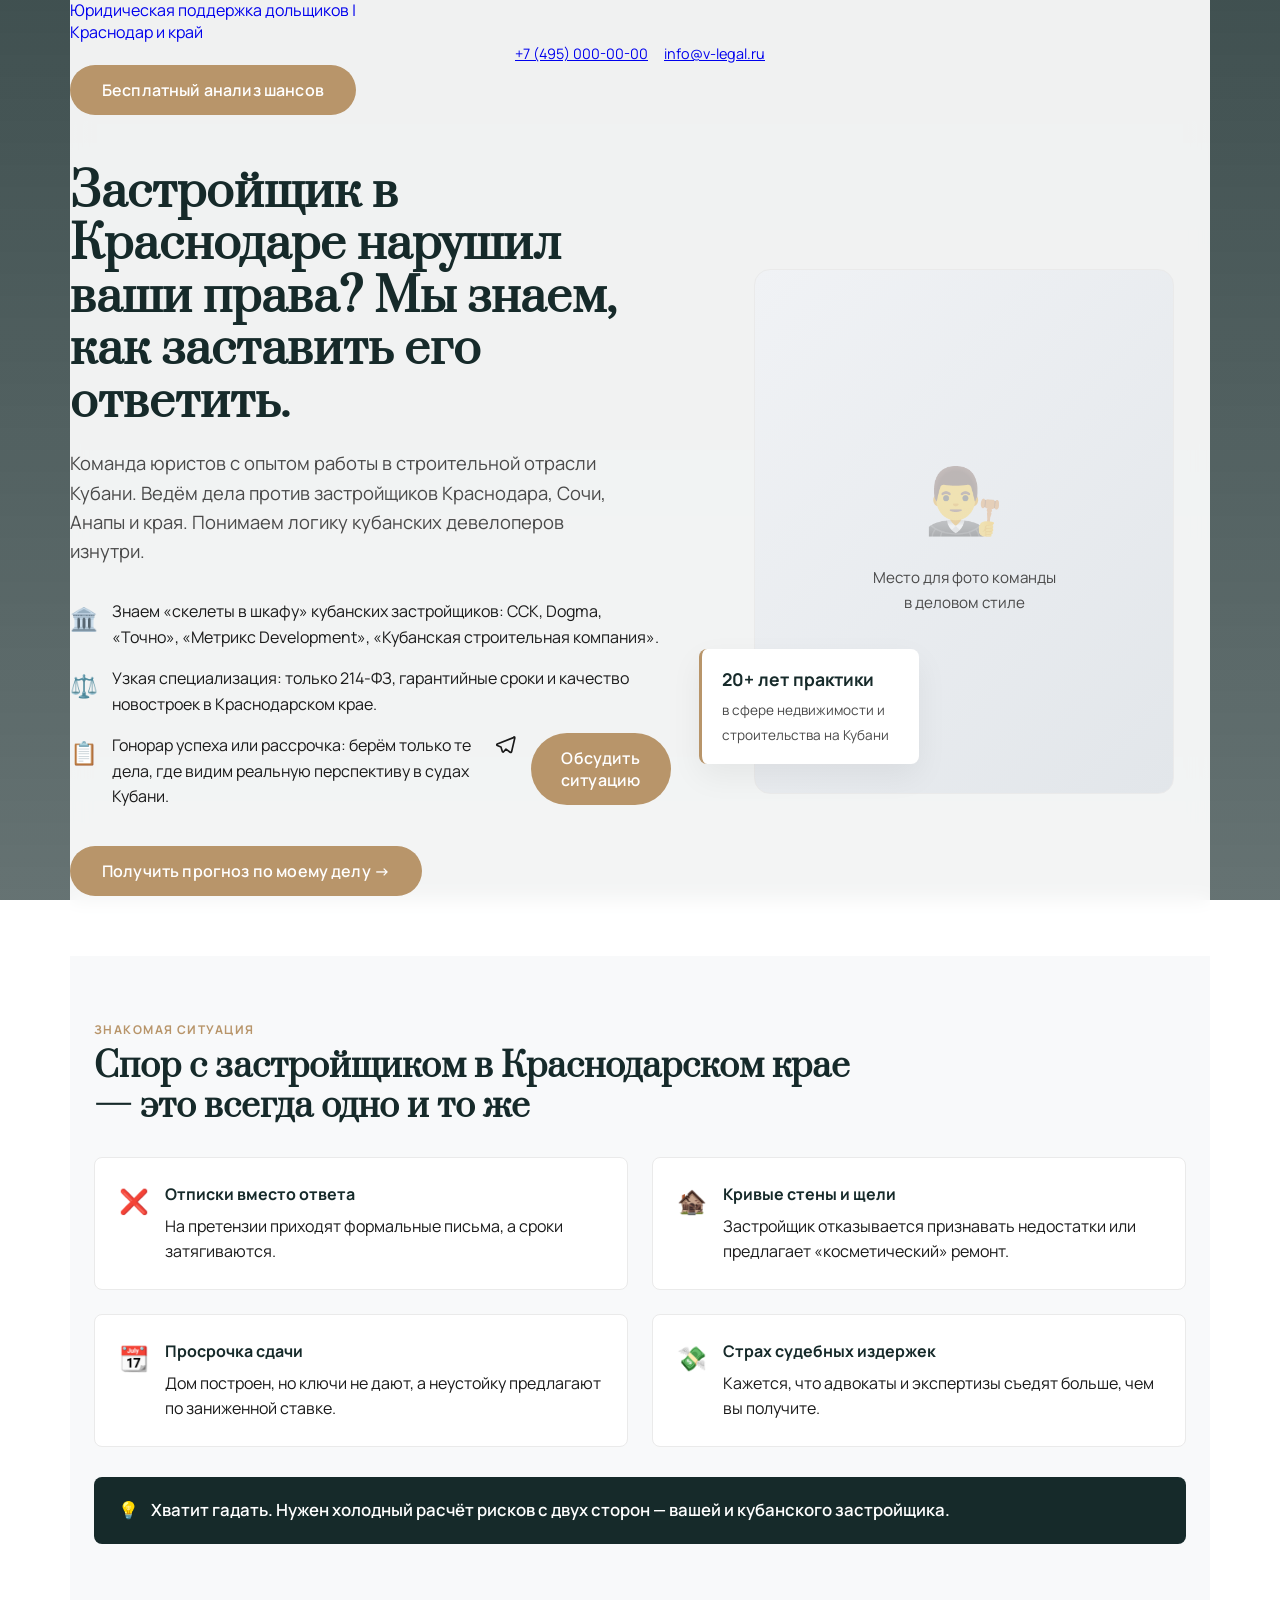
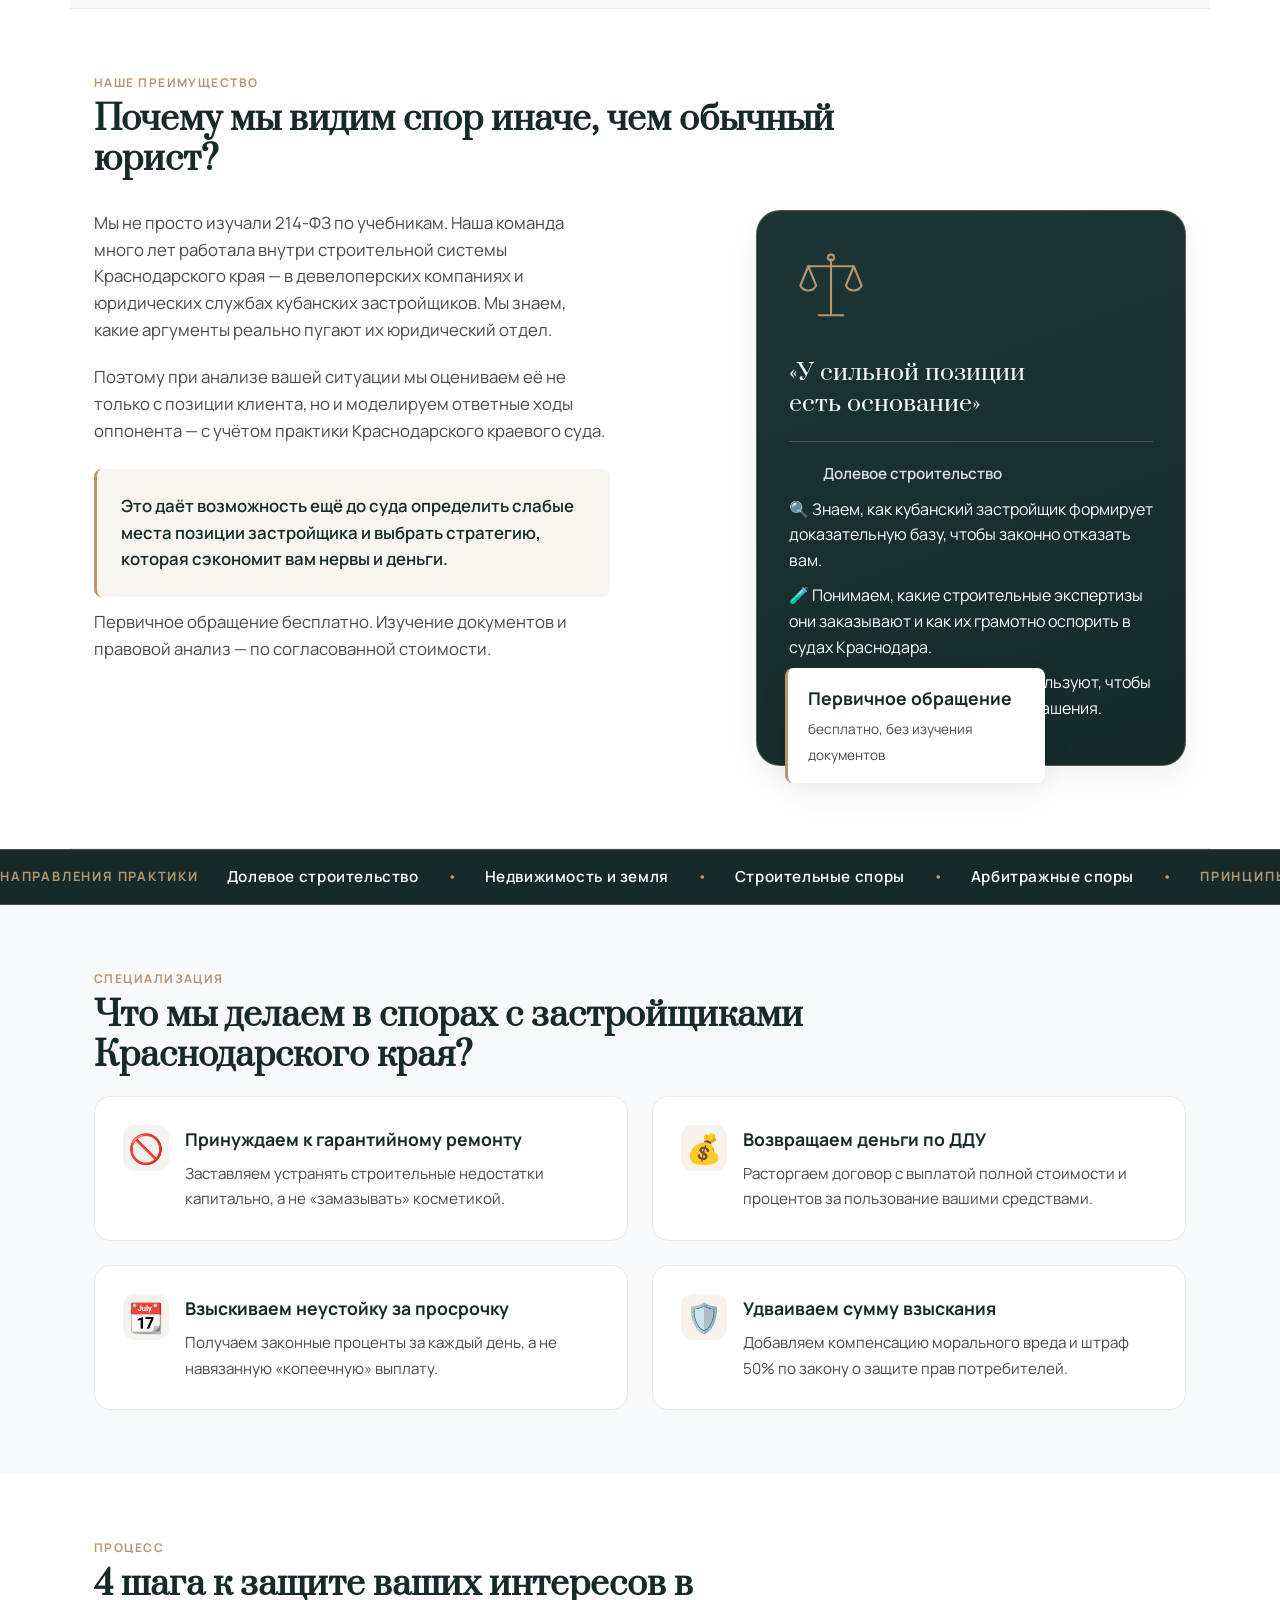
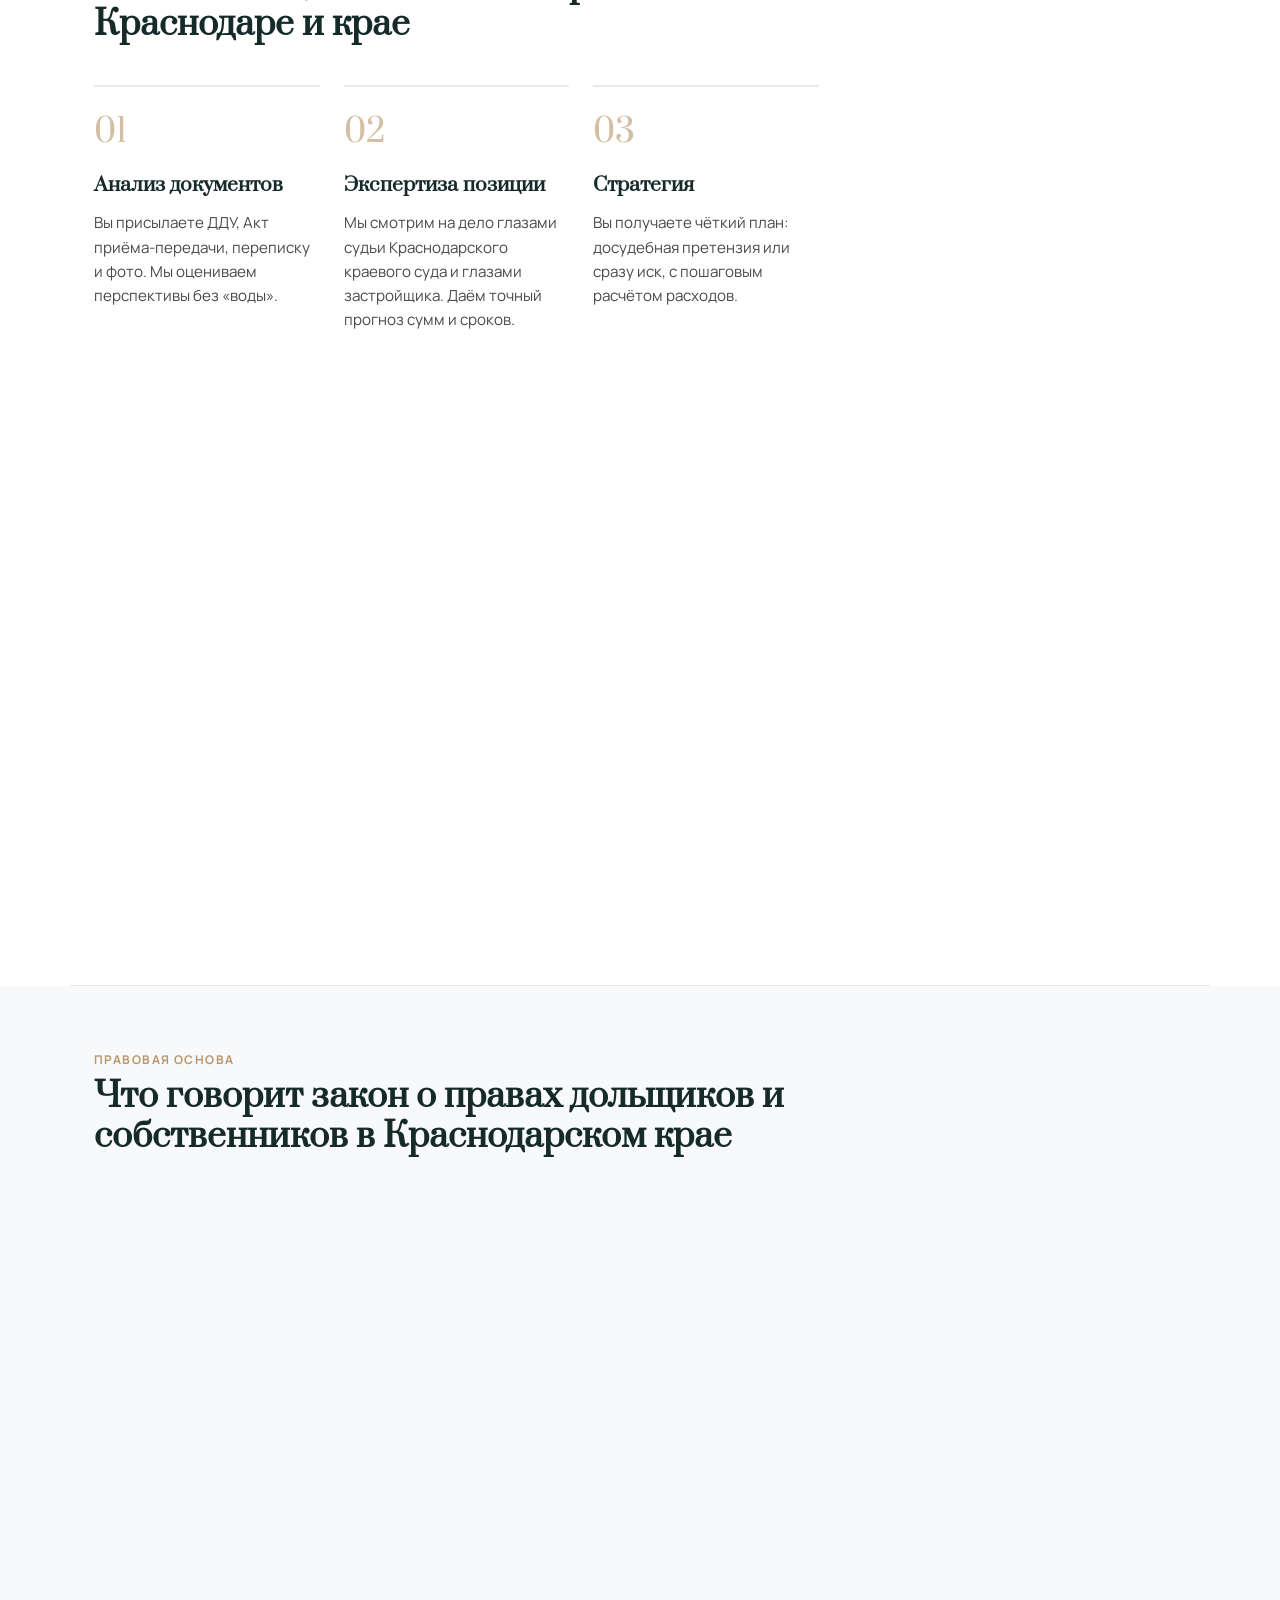
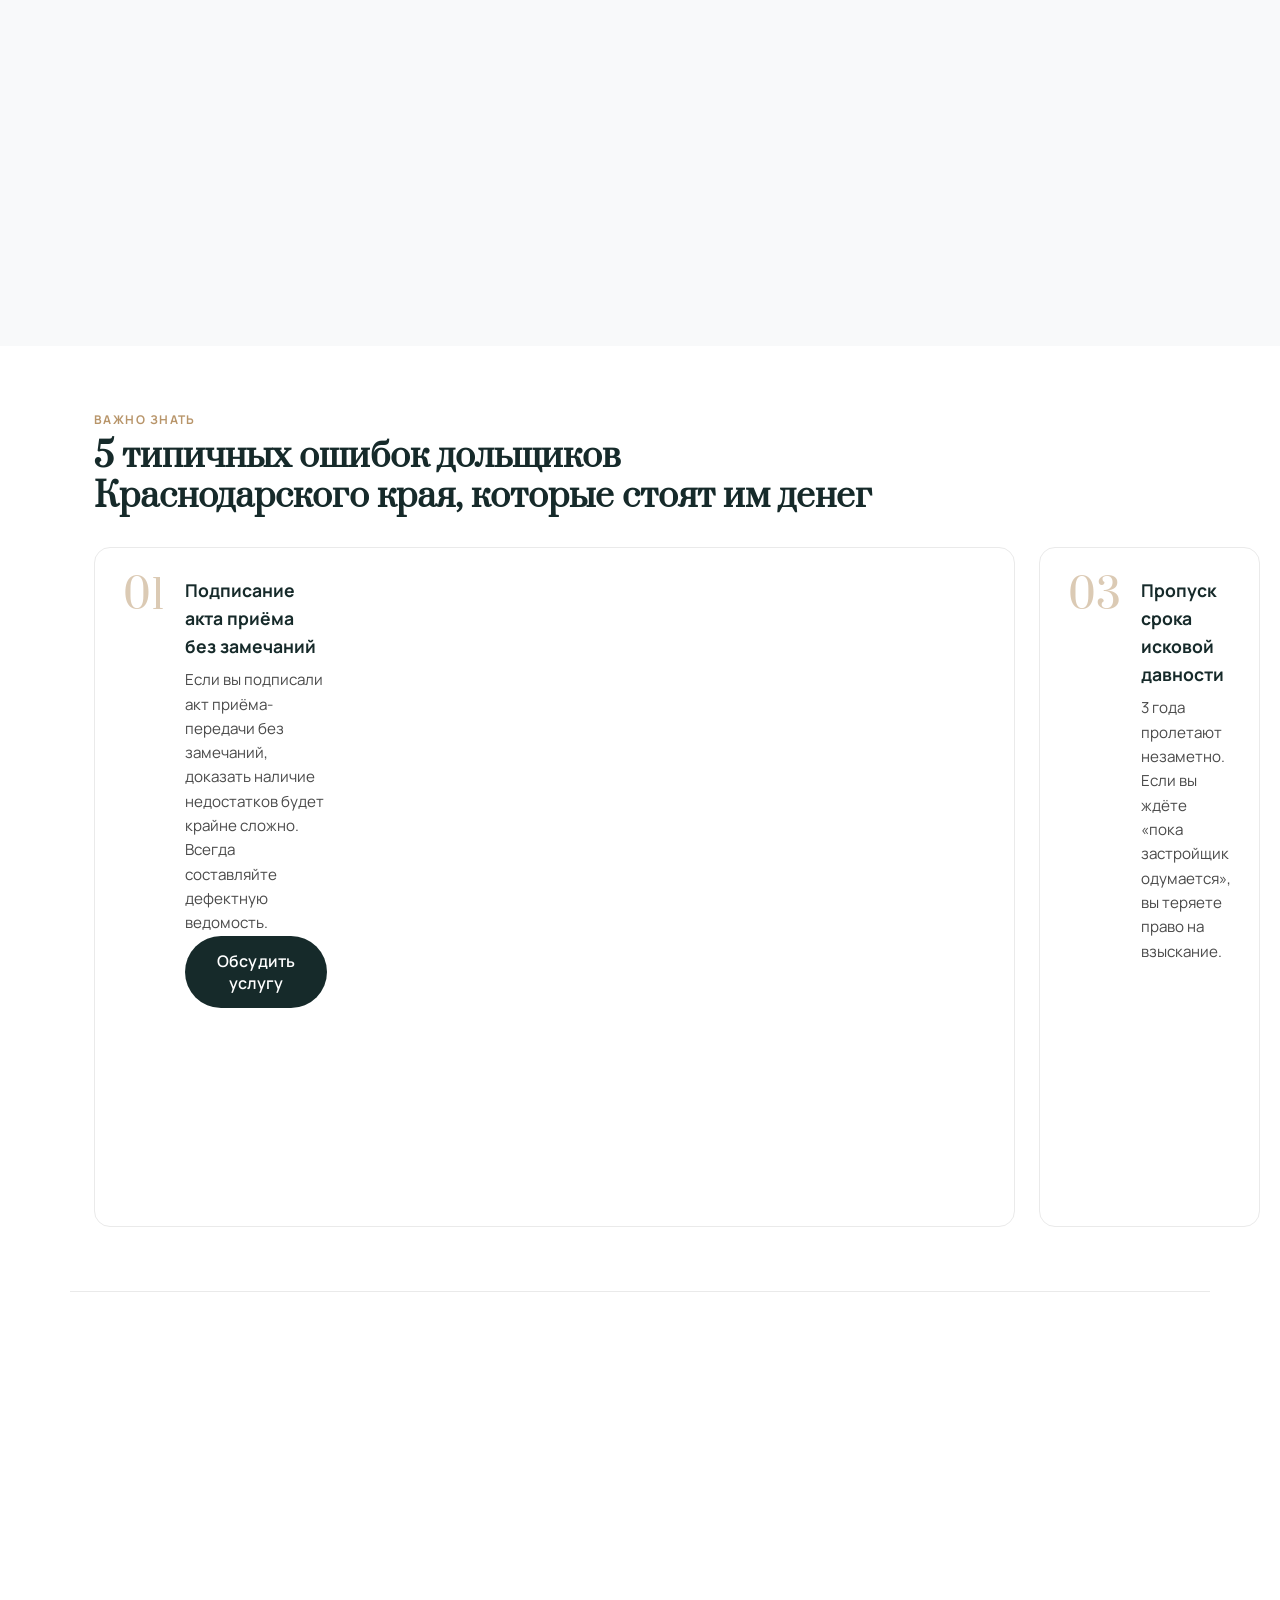
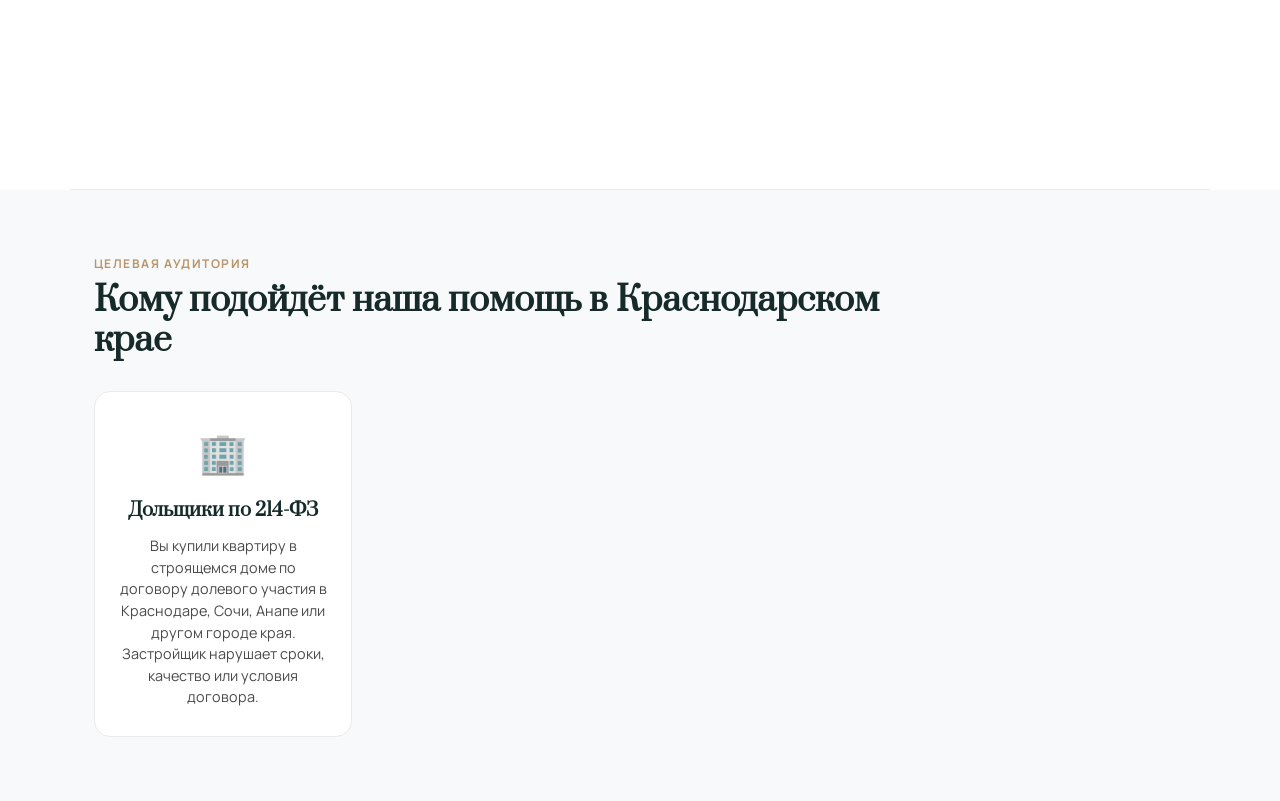
==== commit 3e879d7f: "Merge branch 'main' into add_animation" ====
--- a/index.html
+++ b/index.html
@@ -3,31 +3,24 @@
   <head>
     <meta charset="UTF-8" />
     <meta name="viewport" content="width=device-width, initial-scale=1.0" />
-    <title>
-      Юрист по строительным, имущественным и арбитражным спорам | Краснодар — В
-      основании права
-    </title>
+    <title>Споры с застройщиком в Краснодаре и крае | Юридическая поддержка дольщиков | 214-ФЗ</title>
     <meta
       name="description"
-      content="Персональная юридическая практика: строительные, имущественные и арбитражные споры. Краснодар, дистанционная помощь по России. Оценка перспектив спора, правовые заключения, претензии, процессуальные документы. Первичное обращение бесплатно."
+      content="Команда юристов по спорам с застройщиками в Краснодаре и Краснодарском крае. Взыскание неустойки по 214-ФЗ, расторжение ДДУ, устранение недостатков новостройки. Судебная практика Кубани. Бесплатный анализ шансов."
     />
-    <link
-      rel="canonical"
-      href="https://francuz2009.github.io/lawyer-landing/"
+    <meta
+      name="keywords"
+      content="споры с застройщиком Краснодар, юрист по застройщикам Краснодарский край, взыскание неустойки ДДУ Краснодар, 214-ФЗ Краснодар, качество квартиры новостройка Краснодар, команда юристов дольщики Кубань"
     />
 
     <meta property="og:type" content="website" />
     <meta
       property="og:title"
-      content="В основании права — персональная юридическая практика | Краснодар"
+      content="Команда юристов по спорам с застройщиками | Краснодар и Краснодарский край"
     />
     <meta
       property="og:description"
-      content="Юрист по строительным, имущественным и арбитражным спорам. Оценка перспектив, правовых и финансовых рисков. Дистанционная юридическая помощь по России."
-    />
-    <meta
-      property="og:url"
-      content="https://francuz2009.github.io/lawyer-landing/"
+      content="Знаем аргументы кубанских застройщиков изнутри. Взыскание неустойки и устранение недостатков новостроек в Краснодаре, Сочи, Анапе и крае."
     />
     <meta name="twitter:card" content="summary" />
 
@@ -61,30 +54,38 @@
         "@graph": [
           {
             "@type": "LegalService",
-            "name": "В основании права — персональная юридическая практика",
-            "description": "Судебный юрист: строительство, недвижимость, договорные и арбитражные споры. Оценка перспектив судебного спора, правовые заключения, экспертиза договоров, претензии, процессуальные документы, судебная стратегия.",
-            "areaServed": ["Краснодар", "RU"],
-            "telephone": "+79094655000",
-            "email": "vygovskii_evgenii@mail.ru",
-            "url": "https://francuz2009.github.io/lawyer-landing/"
+            "name": "Юридическая поддержка дольщиков в Краснодаре и Краснодарском крае",
+            "description": "Команда юристов по спорам с застройщиками. Взыскание неустойки по 214-ФЗ, расторжение ДДУ, устранение недостатков новостроек. Судебная практика в Краснодарском краевом суде, Сочи, Анапе, Новороссийске.",
+            "areaServed": ["Краснодар", "Краснодарский край", "Сочи", "Анапа", "Новороссийск", "Армавир", "RU"],
+            "priceRange": "от 5000 RUB",
+            "telephone": "+74950000000",
+            "email": "info@v-legal.ru"
           },
           {
             "@type": "FAQPage",
             "mainEntity": [
               {
                 "@type": "Question",
-                "name": "Можно ли работать дистанционно?",
+                "name": "Работаете ли вы со спорами с застройщиками в Краснодаре и крае?",
                 "acceptedAnswer": {
                   "@type": "Answer",
-                  "text": "Да, для консультаций, анализа и подготовки документов; участие в суде согласуется отдельно."
+                  "text": "Да. Мы ведём дела в Краснодарском краевом суде, районных судах Краснодара, Сочи, Анапы, Новороссийска и Армавира. Знаем практику кубанских застройщиков — ССК, Dogma, «Точно», «Метрикс Development», «Кубанская строительная компания»."
                 }
               },
               {
                 "@type": "Question",
-                "name": "Обязательно ли обращаться в суд?",
+                "name": "Что делать, если застройщик банкротится в Краснодарском крае?",
                 "acceptedAnswer": {
                   "@type": "Answer",
-                  "text": "Нет, возможны переговоры и досудебное урегулирование."
+                  "text": "Это не тупик. У нас есть опыт включения требований дольщиков в реестр кредиторов в Арбитражном суде Краснодарского края. Даже при банкротстве можно вернуть деньги или получить квартиру через Фонд защиты прав дольщиков."
+                }
+              },
+              {
+                "@type": "Question",
+                "name": "Правда ли, что суды по 214-ФЗ в Краснодаре длятся годами?",
+                "acceptedAnswer": {
+                  "@type": "Answer",
+                  "text": "Только если тянуть время. Мы выбираем агрессивную стратегию с учётом загрузки Краснодарского краевого суда, чтобы сократить сроки до 2–4 месяцев."
                 }
               },
               {
@@ -92,15 +93,15 @@
                 "name": "Гарантируется ли выигрыш?",
                 "acceptedAnswer": {
                   "@type": "Answer",
-                  "text": "Нет, результат зависит от обстоятельств и оценки суда."
+                  "text": "Общий срок исковой давности — 3 года. По качеству квартиры срок течёт с момента передачи, по неустойке — с даты, указанной в ДДУ."
                 }
               },
               {
                 "@type": "Question",
-                "name": "Когда потребуется оплата?",
+                "name": "Можно ли взыскать деньги, если я уже сделал ремонт за свой счёт?",
                 "acceptedAnswer": {
                   "@type": "Answer",
-                  "text": "После согласования объема, цены и порядка оплаты."
+                  "text": "Да, при условии сохранения доказательств: акта о недостатках, чеков, договоров с подрядчиками, фото- и видеофиксации. В Краснодарском крае суды принимают такие доказательства при грамотной экспертизе."
                 }
               }
             ]
@@ -110,167 +111,56 @@
     </script>
   </head>
   <body>
-    <svg
-      xmlns="http://www.w3.org/2000/svg"
-      style="display: none"
-      aria-hidden="true"
-    >
-      <symbol id="i-building" viewBox="0 0 24 24">
-        <path
-          d="M4 21V5a1 1 0 0 1 1-1h8a1 1 0 0 1 1 1v16M14 9h5a1 1 0 0 1 1 1v11M2 21h20M7 8h2M7 12h2M7 16h2M17 13h1M17 17h1"
-        />
-      </symbol>
-      <symbol id="i-land" viewBox="0 0 24 24">
-        <path d="M3 11.5 12 4l9 7.5M5 10v9h14v-9M9 19v-5h6v5M2 21h20" />
-      </symbol>
-      <symbol id="i-tools" viewBox="0 0 24 24">
-        <path
-          d="m14.5 6.5 3-3 3 3-3 3M13 8 3 18l3 3L16 11M13 8l3.5 3.5M13 8l1.5-1.5M6 15l3 3"
-        />
-      </symbol>
-      <symbol id="i-scales" viewBox="0 0 24 24">
-        <path
-          d="M12 3v18M8 21h8M12 6h7M12 6H5M5 6l-2.5 6a3 3 0 0 0 5 0L5 6ZM19 6l-2.5 6a3 3 0 0 0 5 0L19 6Z"
-        />
-      </symbol>
-      <symbol id="i-search" viewBox="0 0 24 24">
-        <circle cx="10.5" cy="10.5" r="6.5" />
-        <path d="m15.5 15.5 5 5" />
-      </symbol>
-      <symbol id="i-target" viewBox="0 0 24 24">
-        <circle cx="12" cy="12" r="9" />
-        <circle cx="12" cy="12" r="5" />
-        <circle cx="12" cy="12" r="1" />
-      </symbol>
-      <symbol id="i-coins" viewBox="0 0 24 24">
-        <ellipse cx="9" cy="7" rx="6" ry="3" />
-        <path
-          d="M3 7v5c0 1.66 2.69 3 6 3s6-1.34 6-3V7M3 12v5c0 1.66 2.69 3 6 3s6-1.34 6-3v-5M15 10c3.03.15 6 1.42 6 3v5c0 1.66-2.69 3-6 3-2.02 0-3.8-.5-4.9-1.25"
-        />
-      </symbol>
-      <symbol id="i-tag" viewBox="0 0 24 24">
-        <path d="M3 3h8l10 10-8 8L3 11V3Z" />
-        <circle cx="8" cy="8" r="1.5" />
-      </symbol>
-      <symbol id="i-lock" viewBox="0 0 24 24">
-        <rect x="5" y="11" width="14" height="9" rx="2" />
-        <path d="M8 11V7a4 4 0 0 1 8 0v4M12 15v2" />
-      </symbol>
-      <symbol id="i-doc" viewBox="0 0 24 24">
-        <path d="M6 2h9l5 5v15H6V2ZM15 2v5h5M9 12h7M9 16h7" />
-      </symbol>
-      <symbol id="i-clock" viewBox="0 0 24 24">
-        <circle cx="12" cy="12" r="9" />
-        <path d="M12 7v5l3.5 2" />
-      </symbol>
-      <symbol id="i-shield" viewBox="0 0 24 24">
-        <path
-          d="M12 2 4 5.5v6c0 5 3.5 8.5 8 10.5 4.5-2 8-5.5 8-10.5v-6L12 2Z"
-        />
-        <path d="m8.5 12 2.5 2.5 4.5-4.5" />
-      </symbol>
-      <symbol id="i-alert" viewBox="0 0 24 24">
-        <path d="M12 3 2 20h20L12 3ZM12 10v4M12 17.5v.5" />
-      </symbol>
-      <symbol id="i-pen" viewBox="0 0 24 24">
-        <path d="m14 5 5 5L8 21H3v-5L14 5ZM12 7l5 5M3 21h18" />
-      </symbol>
-      <symbol id="i-mail" viewBox="0 0 24 24">
-        <rect x="3" y="5" width="18" height="14" rx="2" />
-        <path d="m3 7 9 6 9-6" />
-      </symbol>
-      <symbol id="i-check" viewBox="0 0 24 24">
-        <path d="m4 12.5 5.5 5.5L20 6.5" />
-      </symbol>
-      <symbol id="i-gavel" viewBox="0 0 24 24">
-        <path
-          d="m9 7 6 6M12 4l6 6M9 7l3-3M15 13l3-3M9 7l-6 6 3 3 6-6M14 21h7"
-        />
-      </symbol>
-      <symbol id="i-percent" viewBox="0 0 24 24">
-        <path d="M19 5 5 19" />
-        <circle cx="7" cy="7" r="2.5" />
-        <circle cx="17" cy="17" r="2.5" />
-      </symbol>
-      <symbol id="i-phone" viewBox="0 0 24 24">
-        <path
-          d="M22 16.9v3a2 2 0 0 1-2.2 2 19.8 19.8 0 0 1-8.6-3.1 19.5 19.5 0 0 1-6-6A19.8 19.8 0 0 1 2.1 4.2 2 2 0 0 1 4.1 2h3a2 2 0 0 1 2 1.7c.13.96.36 1.9.7 2.8a2 2 0 0 1-.45 2.1L8.1 9.9a16 16 0 0 0 6 6l1.3-1.3a2 2 0 0 1 2.1-.45c.9.34 1.84.57 2.8.7A2 2 0 0 1 22 16.9Z"
-        />
-      </symbol>
-      <symbol id="i-send" viewBox="0 0 24 24">
-        <path d="m22 2-7 20-4-9-9-4 20-7ZM22 2 11 13" />
-      </symbol>
-      <symbol id="i-route" viewBox="0 0 24 24">
-        <circle cx="6" cy="19" r="2.5" />
-        <circle cx="18" cy="5" r="2.5" />
-        <path d="M8.5 19H15a3.5 3.5 0 0 0 0-7H9a3.5 3.5 0 0 1 0-7h6.5" />
-      </symbol>
-    </svg>
-
-    <div class="scroll-progress" aria-hidden="true"></div>
-    <a class="skip-link" href="#main">К основному содержимому</a>
-
-    <header class="site-header" id="top">
-      <div class="container header-inner">
-        <a href="#top" class="logo">
-          <span class="logo-main">В основании права</span>
-          <span class="logo-sub">Персональная юридическая практика</span>
-        </a>
-
-        <button class="burger-btn" aria-label="Меню" aria-expanded="false">
-          <span class="burger-line"></span>
-          <span class="burger-line"></span>
-          <span class="burger-line"></span>
+    <!-- HEADER -->
+    <header class="container site-header">
+      <a href="/" class="logo"
+        >Юридическая поддержка дольщиков |<span> Краснодар и край</span></a
+      >
+      <div class="header-right">
+        <div class="contacts">
+          <a href="tel:+74950000000">+7 (495) 000-00-00</a>
+          <a href="mailto:info@v-legal.ru">info@v-legal.ru</a>
+        </div>
+        <button
+          class="btn-primary btn-accent open-popup-btn"
+          aria-haspopup="dialog"
+          aria-expanded="false"
+        >
+          Бесплатный анализ шансов
         </button>
 
-        <div class="mobile-menu-wrapper">
-          <nav class="site-nav">
-            <a href="#about" class="nav-link">Об авторе</a>
-            <a href="#practice" class="nav-link">Направления</a>
-            <a href="#services" class="nav-link">Услуги и стоимость</a>
-            <a href="#process" class="nav-link">Порядок работы</a>
-            <a href="#faq" class="nav-link">Вопросы</a>
-            <a href="#contacts" class="nav-link">Контакты</a>
-          </nav>
-
-          <div class="header-inner__info-unit">
-            <a href="tel:+79094655000" class="contact-phone">
-              <svg
-                class="icon-svg"
-                viewBox="0 0 24 24"
-                fill="none"
-                stroke="currentColor"
-                stroke-width="1.8"
-                stroke-linecap="round"
-                stroke-linejoin="round"
-              >
-                <path
-                  d="M22 16.92v3a2 2 0 0 1-2.18 2 19.79 19.79 0 0 1-8.63-3.07 19.5 19.5 0 0 1-6-6 19.79 19.79 0 0 1-3.07-8.67A2 2 0 0 1 4.11 2h3a2 2 0 0 1 2 1.72 12.84 12.84 0 0 0 .7 2.81 2 2 0 0 1-.45 2.11L8.09 9.91a16 16 0 0 0 6 6l1.27-1.27a2 2 0 0 1 2.11-.45 12.84 12.84 0 0 0 2.81.7A2 2 0 0 1 22 16.92z"
-                />
-              </svg>
-              <span>+7 (909) 465-50-00</span>
-            </a>
-            <a href="mailto:vygovskii_evgenii@mail.ru" class="contact-mail">
-              <svg
-                class="icon-svg"
-                viewBox="0 0 24 24"
-                fill="none"
-                stroke="currentColor"
-                stroke-width="1.8"
-                stroke-linecap="round"
-                stroke-linejoin="round"
-              >
-                <path
-                  d="M4 4h16c1.1 0 2 .9 2 2v12c0 1.1-.9 2-2 2H4c-1.1 0-2-.9-2-2V6c0-1.1.9-2 2-2z"
-                />
-                <polyline points="22,6 12,13 2,6" />
-              </svg>
-              <span>vygovskii_evgenii@mail.ru</span>
-            </a>
-            <a
-              href="https://t.me/JuristConsultingLaw214FZ"
-              class="contact-tg"
-              aria-label="Telegram"
+    <!-- HERO -->
+    <section class="container hero">
+      <div class="hero-content">
+        <h1>
+          Застройщик в Краснодаре нарушил ваши права? Мы знаем, как заставить его ответить.
+        </h1>
+        <p class="sub">
+          Команда юристов с опытом работы в строительной отрасли Кубани. Ведём
+          дела против застройщиков Краснодара, Сочи, Анапы и края. Понимаем
+          логику кубанских девелоперов изнутри.
+        </p>
+        <div class="hero-utp">
+          <div class="utp-item">
+            <span class="icon">🏛️</span>
+            <span
+              >Знаем «скелеты в шкафу» кубанских застройщиков: ССК, Dogma,
+              «Точно», «Метрикс Development», «Кубанская строительная
+              компания».</span
+            >
+          </div>
+          <div class="utp-item">
+            <span class="icon">⚖️</span>
+            <span
+              >Узкая специализация: только 214-ФЗ, гарантийные сроки и качество
+              новостроек в Краснодарском крае.</span
+            >
+          </div>
+          <div class="utp-item">
+            <span class="icon">📋</span>
+            <span
+              >Гонорар успеха или рассрочка: берём только те дела, где видим
+              реальную перспективу в судах Кубани.</span
             >
               <svg
                 class="icon-svg"
@@ -291,30 +181,91 @@
             </button>
           </div>
         </div>
+        <button class="btn-primary btn-accent open-popup-btn">
+          Получить прогноз по моему делу →
+        </button>
+      </div>
+      <div class="hero-image">
+        <div class="placeholder" role="img" aria-label="Фотография команды юристов">
+          <span
+            >Место для фото команды<br />в деловом стиле</span
+          >
+        </div>
+        <div class="hero-badge">
+          <strong>20+ лет практики</strong>
+          <span>в сфере недвижимости и строительства на Кубани</span>
+        </div>
+      </div>
+    </section>
+
+    <!-- TRIGGERS -->
+    <section class="section bg-alt">
+      <div class="container">
+        <div class="section-label">Знакомая ситуация</div>
+        <h2 class="section-title">
+          Спор с застройщиком в Краснодарском крае — это всегда одно и то же
+        </h2>
+        <ul class="triggers-list">
+          <li>
+            <span class="emoji">❌</span>
+            <div>
+              <strong>Отписки вместо ответа</strong> На претензии приходят
+              формальные письма, а сроки затягиваются.
+            </div>
+          </li>
+          <li>
+            <span class="emoji">🏚️</span>
+            <div>
+              <strong>Кривые стены и щели</strong> Застройщик отказывается
+              признавать недостатки или предлагает «косметический» ремонт.
+            </div>
+          </li>
+          <li>
+            <span class="emoji">📆</span>
+            <div>
+              <strong>Просрочка сдачи</strong> Дом построен, но ключи не дают, а
+              неустойку предлагают по заниженной ставке.
+            </div>
+          </li>
+          <li>
+            <span class="emoji">💸</span>
+            <div>
+              <strong>Страх судебных издержек</strong> Кажется, что адвокаты и
+              экспертизы съедят больше, чем вы получите.
+            </div>
+          </li>
+        </ul>
+        <div class="trigger-result">
+          <span>💡</span> Хватит гадать. Нужен холодный расчёт рисков с двух
+          сторон — вашей и кубанского застройщика.
+        </div>
       </div>
     </header>
 
-    <main id="main">
-      <section class="container hero">
-        <div class="hero-content">
-          <p class="hero-eyebrow" data-hero="1">
-            Краснодар · Дистанционная юридическая помощь по России
+    <!-- EXPERTISE -->
+    <section class="container section">
+      <div class="section-label">Наше преимущество</div>
+      <h2 class="section-title">
+        Почему мы видим спор иначе, чем обычный юрист?
+      </h2>
+      <div class="expertise-grid">
+        <div class="left">
+          <p>
+            Мы не просто изучали 214-ФЗ по учебникам. Наша команда много лет
+            работала внутри строительной системы Краснодарского края — в
+            девелоперских компаниях и юридических службах кубанских
+            застройщиков. Мы знаем, какие аргументы реально пугают их
+            юридический отдел.
           </p>
-          <h1 data-hero="1">
-            Юрист по строительным, имущественным и арбитражным спорам
-          </h1>
-          <p class="sub" data-hero="2">
-            У сильной позиции есть основание. Помогу оценить перспективы
-            судебного спора, определить правовые и финансовые риски, подготовить
-            документы и выбрать обоснованный способ защиты ваших интересов.
+          <p>
+            Поэтому при анализе вашей ситуации мы оцениваем её не только с
+            позиции клиента, но и моделируем ответные ходы оппонента — с учётом
+            практики Краснодарского краевого суда.
           </p>
-          <div class="hero-actions" data-hero="3">
-            <button class="btn-primary btn-accent open-popup-btn">
-              Обсудить мою ситуацию
-            </button>
-            <a href="#services" class="btn-primary btn-ghost"
-              >Услуги и стоимость</a
-            >
+          <div class="expertise-conclusion">
+            Это даёт возможность ещё до суда определить слабые места позиции
+            застройщика и выбрать стратегию, которая сэкономит вам нервы и
+            деньги.
           </div>
           <p class="hero-note" data-hero="4">
             Первичное обращение бесплатно. Изучение документов и правовой анализ
@@ -347,25 +298,17 @@
               >
             </li>
             <li>
-              <a href="#practice"
-                ><svg class="icon-svg" aria-hidden="true">
-                  <use href="#i-land" /></svg
-                >Недвижимость и земля</a
-              >
+              <span class="icon">🔍</span> Знаем, как кубанский застройщик
+              формирует доказательную базу, чтобы законно отказать вам.
             </li>
             <li>
-              <a href="#practice"
-                ><svg class="icon-svg" aria-hidden="true">
-                  <use href="#i-tools" /></svg
-                >Строительные споры</a
-              >
+              <span class="icon">🧪</span> Понимаем, какие строительные
+              экспертизы они заказывают и как их грамотно оспорить в судах
+              Краснодара.
             </li>
             <li>
-              <a href="#practice"
-                ><svg class="icon-svg" aria-hidden="true">
-                  <use href="#i-scales" /></svg
-                >Арбитражные споры</a
-              >
+              <span class="icon">⏳</span> Видим, какую тактику они используют,
+              чтобы затянуть время до мирового соглашения.
             </li>
           </ul>
           <div class="hero-badge">
@@ -419,222 +362,83 @@
         </div>
       </div>
 
-      <section class="container section" id="about">
-        <div class="section-label" data-rv>Об авторе</div>
-        <h2 class="section-title" data-rv>
-          Персональная практика судебного юриста
-        </h2>
-        <div class="expertise-grid">
-          <div class="left">
-            <p data-rv>
-              Я практикующий судебный юрист. Моя специализация — строительство,
-              недвижимость, договорные и арбитражные споры. Опыт работы в
-              строительной отрасли позволяет оценивать аргументы обеих сторон,
-              доказательства и судебную практику.
-            </p>
-            <p data-rv>
-              При выборе стратегии учитываю не только правовые основания, но и
-              расходы, сроки и риски исполнения решения.
-            </p>
-            <div class="expertise-conclusion" data-rv>
-              Не каждый спор целесообразно доводить до суда.
-            </div>
-          </div>
-          <div class="right">
-            <ul data-rv-stagger>
-              <li data-rv>
-                <span class="icon"
-                  ><svg class="icon-svg" aria-hidden="true">
-                    <use href="#i-target" /></svg
-                ></span>
-                <div>
-                  <strong>Специализация.</strong> Строительство, недвижимость,
-                  договорные и арбитражные споры.
-                </div>
-              </li>
-              <li data-rv>
-                <span class="icon"
-                  ><svg class="icon-svg" aria-hidden="true">
-                    <use href="#i-search" /></svg
-                ></span>
-                <div>
-                  <strong>Анализ позиции обеих сторон.</strong> Доказательства,
-                  возражения и судебная практика.
-                </div>
-              </li>
-              <li data-rv>
-                <span class="icon"
-                  ><svg class="icon-svg" aria-hidden="true">
-                    <use href="#i-coins" /></svg
-                ></span>
-                <div>
-                  <strong>Экономическая целесообразность.</strong> Расходы,
-                  сроки и риски исполнения решения.
-                </div>
-              </li>
-              <li data-rv>
-                <span class="icon"
-                  ><svg class="icon-svg" aria-hidden="true">
-                    <use href="#i-tag" /></svg
-                ></span>
-                <div>
-                  <strong>Прозрачная стоимость.</strong> Объем, цена и сроки
-                  согласовываются до начала работы.
-                </div>
-              </li>
-              <li data-rv>
-                <span class="icon"
-                  ><svg class="icon-svg" aria-hidden="true">
-                    <use href="#i-lock" /></svg
-                ></span>
-                <div>
-                  <strong>Конфиденциальность.</strong> Не гарантирую исход
-                  спора. Принимаю поручения после проверки отсутствия конфликта
-                  интересов.
-                </div>
-              </li>
-            </ul>
+    <!-- TASKS -->
+    <section class="section bg-alt">
+      <div class="container">
+        <div class="section-label">Специализация</div>
+        <h2 class="section-title">Что мы делаем в спорах с застройщиками Краснодарского края?</h2>
+        <div class="tasks-grid">
+          <div class="task-item">
+            <span class="icon">🚫</span>
+            <div>
+              <strong>Принуждаем к гарантийному ремонту</strong
+              ><span
+                >Заставляем устранять строительные недостатки капитально, а не
+                «замазывать» косметикой.</span
+              >
+            </div>
+          </div>
+          <div class="task-item">
+            <span class="icon">💰</span>
+            <div>
+              <strong>Возвращаем деньги по ДДУ</strong
+              ><span
+                >Расторгаем договор с выплатой полной стоимости и процентов за
+                пользование вашими средствами.</span
+              >
+            </div>
+          </div>
+          <div class="task-item">
+            <span class="icon">📆</span>
+            <div>
+              <strong>Взыскиваем неустойку за просрочку</strong
+              ><span
+                >Получаем законные проценты за каждый день, а не навязанную
+                «копеечную» выплату.</span
+              >
+            </div>
+          </div>
+          <div class="task-item">
+            <span class="icon">🛡️</span>
+            <div>
+              <strong>Удваиваем сумму взыскания</strong
+              ><span
+                >Добавляем компенсацию морального вреда и штраф 50% по закону о
+                защите прав потребителей.</span
+              >
+            </div>
           </div>
         </div>
       </section>
 
-      <section class="section bg-alt" id="practice">
-        <div class="container">
-          <div class="section-label" data-rv>Направления практики</div>
-          <h2 class="section-title" data-rv>С какими спорами я работаю</h2>
-          <div class="tasks-grid" data-rv-stagger>
-            <div class="task-item" data-rv>
-              <span class="icon"
-                ><svg class="icon-svg" aria-hidden="true">
-                  <use href="#i-building" /></svg
-              ></span>
-              <div>
-                <strong>Долевое строительство</strong>
-                <span
-                  >Просрочка передачи квартиры, недостатки, гарантийные
-                  требования, соглашения и расторжение ДДУ.</span
-                >
-                <div class="card-links">
-                  <button
-                    class="card-link open-popup-btn"
-                    data-service="Долевое строительство"
-                  >
-                    Обсудить задачу →
-                  </button>
-                  <a class="card-link" href="ddu.html">Подробнее о ДДУ →</a>
-                </div>
-              </div>
-            </div>
-            <div class="task-item" data-rv>
-              <span class="icon"
-                ><svg class="icon-svg" aria-hidden="true">
-                  <use href="#i-land" /></svg
-              ></span>
-              <div>
-                <strong>Недвижимость и земля</strong>
-                <span
-                  >Имущественные и земельные споры, аренда, анализ сделок и
-                  защита прав собственников.</span
-                >
-                <button
-                  class="card-link open-popup-btn"
-                  data-service="Недвижимость и земля"
-                >
-                  Обсудить задачу →
-                </button>
-              </div>
-            </div>
-            <div class="task-item" data-rv>
-              <span class="icon"
-                ><svg class="icon-svg" aria-hidden="true">
-                  <use href="#i-tools" /></svg
-              ></span>
-              <div>
-                <strong>Строительные споры</strong>
-                <span
-                  >Подряд, качество и сроки работ, оплата, убытки и договорная
-                  ответственность.</span
-                >
-                <button
-                  class="card-link open-popup-btn"
-                  data-service="Строительные споры"
-                >
-                  Обсудить задачу →
-                </button>
-              </div>
-            </div>
-            <div class="task-item" data-rv>
-              <span class="icon"
-                ><svg class="icon-svg" aria-hidden="true">
-                  <use href="#i-scales" /></svg
-              ></span>
-              <div>
-                <strong>Арбитражные споры</strong>
-                <span
-                  >Договорные конфликты, задолженность, подготовка позиции для
-                  предпринимателей и организаций.</span
-                >
-                <button
-                  class="card-link open-popup-btn"
-                  data-service="Арбитражные споры"
-                >
-                  Обсудить задачу →
-                </button>
-              </div>
-            </div>
-          </div>
-        </div>
-      </section>
-
-      <section class="parallax-band" aria-label="Подход к работе">
-        <div class="parallax-img" data-parallax="0.18" aria-hidden="true">
-          <svg
-            viewBox="0 0 1440 620"
-            preserveAspectRatio="xMidYMax slice"
-            width="100%"
-            height="100%"
-          >
-            <defs>
-              <linearGradient id="sky" x1="0" y1="0" x2="0" y2="1">
-                <stop offset="0" stop-color="#1d3535" />
-                <stop offset="1" stop-color="#162a2a" />
-              </linearGradient>
-            </defs>
-            <rect width="1440" height="620" fill="url(#sky)" />
-            <g fill="#1f3a3a">
-              <rect x="60" y="240" width="150" height="380" />
-              <rect x="250" y="150" width="120" height="470" />
-              <rect x="420" y="300" width="180" height="320" />
-              <rect x="660" y="200" width="140" height="420" />
-              <rect x="860" y="120" width="110" height="500" />
-              <rect x="1030" y="280" width="170" height="340" />
-              <rect x="1250" y="180" width="130" height="440" />
-            </g>
-            <g stroke="#b8956a" stroke-width="2" opacity="0.55" fill="none">
-              <path
-                d="M980 620V90h160M980 90l-60 40M1140 90v60M980 150h160M1060 90v530"
-              />
-              <path d="M330 150V90h-90M240 90v40" />
-            </g>
-            <g fill="#b8956a" opacity="0.5">
-              <rect x="90" y="270" width="14" height="18" />
-              <rect x="130" y="270" width="14" height="18" />
-              <rect x="170" y="310" width="14" height="18" />
-              <rect x="280" y="190" width="14" height="18" />
-              <rect x="320" y="230" width="14" height="18" />
-              <rect x="280" y="310" width="14" height="18" />
-              <rect x="460" y="330" width="14" height="18" />
-              <rect x="520" y="370" width="14" height="18" />
-              <rect x="690" y="240" width="14" height="18" />
-              <rect x="740" y="280" width="14" height="18" />
-              <rect x="890" y="160" width="14" height="18" />
-              <rect x="930" y="220" width="14" height="18" />
-              <rect x="1070" y="320" width="14" height="18" />
-              <rect x="1130" y="360" width="14" height="18" />
-              <rect x="1280" y="220" width="14" height="18" />
-              <rect x="1330" y="280" width="14" height="18" />
-            </g>
-          </svg>
+    <!-- STEPS -->
+    <section class="container section">
+      <div class="section-label">Процесс</div>
+      <h2 class="section-title">4 шага к защите ваших интересов в Краснодаре и крае</h2>
+      <div class="steps">
+        <div class="step">
+          <div class="num">01</div>
+          <h4>Анализ документов</h4>
+          <p>
+            Вы присылаете ДДУ, Акт приёма-передачи, переписку и фото. Мы оцениваем
+            перспективы без «воды».
+          </p>
+        </div>
+        <div class="step">
+          <div class="num">02</div>
+          <h4>Экспертиза позиции</h4>
+          <p>
+            Мы смотрим на дело глазами судьи Краснодарского краевого суда и
+            глазами застройщика. Даём точный прогноз сумм и сроков.
+          </p>
+        </div>
+        <div class="step">
+          <div class="num">03</div>
+          <h4>Стратегия</h4>
+          <p>
+            Вы получаете чёткий план: досудебная претензия или сразу иск, с
+            пошаговым расчётом расходов.
+          </p>
         </div>
         <div class="parallax-overlay"></div>
         <div class="container parallax-content">
@@ -649,10 +453,12 @@
         </div>
       </section>
 
-      <section class="container section" id="services">
-        <div class="section-label" data-rv>Услуги и стоимость</div>
-        <h2 class="section-title" data-rv>
-          Понятный результат и согласованная цена
+    <!-- ПРАВОВАЯ ОСНОВА -->
+    <section class="section bg-alt">
+      <div class="container">
+        <div class="section-label">Правовая основа</div>
+        <h2 class="section-title">
+          Что говорит закон о правах дольщиков и собственников в Краснодарском крае
         </h2>
         <div class="price-cards services-grid" data-rv-stagger>
           <div class="price-card featured" data-rv>
@@ -660,8 +466,20 @@
             <h4>Оценка судебных перспектив</h4>
             <div class="price">5 000 ₽</div>
             <p>
-              Консультация по документам и обстоятельствам, оценка рисков и план
-              дальнейших действий.
+              Закон о долевом строительстве защищает участников долевого
+              строительства. Если застройщик нарушает сроки передачи квартиры,
+              вы имеете право на
+              <strong>неустойку в размере 1/150 ставки ЦБ РФ</strong> от
+              стоимости жилья за каждый день просрочки. Для граждан эта сумма
+              удваивается.
+            </p>
+            <p>
+              При существенных недостатках квартиры или нарушении сроков более
+              чем на 2 месяца дольщик вправе
+              <strong>в одностороннем порядке отказаться от ДДУ</strong> и
+              потребовать возврата денег с процентами. В Краснодарском крае
+              такие дела рассматриваются районными судами Краснодара, Сочи,
+              Анапы, Новороссийска и Армавира.
             </p>
             <button
               class="btn-primary btn-accent open-popup-btn"
@@ -674,15 +492,29 @@
             <h4>Правовое заключение</h4>
             <div class="price">от 10 000 ₽</div>
             <p>
-              Письменный анализ норм, практики, аргументов сторон и возможных
-              способов защиты.
-            </p>
-            <button
-              class="btn-primary open-popup-btn"
-              data-service="Правовое заключение"
-            >
-              Обсудить услугу
-            </button>
+              Споры с застройщиками подпадают под действие ЗоЗПП, что даёт
+              дольщикам Кубани серьёзные преимущества:
+            </p>
+            <ul>
+              <li>
+                <strong>Освобождение от госпошлины</strong> при цене иска до 1
+                млн рублей
+              </li>
+              <li>
+                <strong>Альтернативная подсудность</strong> — можно подать иск
+                по месту своего жительства, даже если застройщик
+                зарегистрирован в другом районе края
+              </li>
+              <li>
+                <strong>Штраф 50%</strong> от присуждённой суммы в пользу
+                потребителя, если застройщик отказался добровольно удовлетворить
+                требования
+              </li>
+              <li>
+                <strong>Компенсация морального вреда</strong> — от 5 000 до 50
+                000 рублей
+              </li>
+            </ul>
           </div>
           <div class="price-card" data-rv>
             <h4>Экспертиза договора</h4>
@@ -690,30 +522,47 @@
             <p>
               Замечания к условиям договора и рекомендации по снижению рисков.
             </p>
-            <button
-              class="btn-primary open-popup-btn"
-              data-service="Экспертиза договора"
-            >
-              Обсудить услугу
-            </button>
-          </div>
-          <div class="price-card" data-rv>
-            <h4>Претензия</h4>
-            <div class="price">от 7 000 ₽</div>
-            <p>
-              Готовый документ с обоснованием требований и рекомендациями по
-              направлению.
+            <ul>
+              <li>
+                По неустойке за просрочку — с даты, указанной в ДДУ как срок
+                передачи квартиры
+              </li>
+              <li>
+                По качеству квартиры — с момента подписания акта приёма-передачи
+              </li>
+              <li>
+                По гарантийным обязательствам — в течение гарантийного срока
+                (минимум 5 лет на конструктив, 3 года на инженерные системы)
+              </li>
+            </ul>
+            <p>
+              <strong>Важно:</strong> не откладывайте обращение. Чем раньше
+              начать, тем больше сумма взыскания и выше шансы на успех в судах
+              Краснодарского края.
             </p>
             <button class="btn-primary open-popup-btn" data-service="Претензия">
               Обсудить услугу
             </button>
           </div>
-          <div class="price-card" data-rv>
-            <h4>Процессуальные документы</h4>
-            <div class="price">от 15 000 ₽</div>
-            <p>
-              Иск, отзыв, возражения или иной согласованный документ и перечень
-              доказательств.
+        </div>
+      </div>
+    </section>
+
+    <!-- ТИПИЧНЫЕ ОШИБКИ -->
+    <section class="container section">
+      <div class="section-label">Важно знать</div>
+      <h2 class="section-title">
+        5 типичных ошибок дольщиков Краснодарского края, которые стоят им денег
+      </h2>
+      <div class="mistakes-grid">
+        <div class="mistake-item">
+          <div class="mistake-num">01</div>
+          <div>
+            <strong>Подписание акта приёма без замечаний</strong>
+            <p>
+              Если вы подписали акт приёма-передачи без замечаний, доказать
+              наличие недостатков будет крайне сложно. Всегда составляйте
+              дефектную ведомость.
             </p>
             <button
               class="btn-primary open-popup-btn"
@@ -726,8 +575,9 @@
             <h4>Судебная стратегия</h4>
             <div class="price">от 20 000 ₽</div>
             <p>
-              План ведения сложного спора, оценка аргументов оппонента и
-              сценариев.
+              Кубанские застройщики часто предлагают выплатить 10–20% от
+              реальной суммы неустойки, чтобы закрыть вопрос. Не подписывайте
+              ничего без консультации юриста.
             </p>
             <button
               class="btn-primary open-popup-btn"
@@ -753,56 +603,14 @@
             </button>
           </div>
         </div>
-        <p class="cases-note" data-rv>
-          Окончательные объем работы, стоимость и сроки согласовываются до
-          начала оказания услуги. Дополнительные расходы обсуждаются отдельно.
-        </p>
-      </section>
-
-      <section class="section bg-alt" id="process">
-        <div class="container">
-          <div class="section-label" data-rv>Порядок работы</div>
-          <h2 class="section-title" data-rv>
-            Четыре шага от обращения к результату
-          </h2>
-          <div class="steps" data-rv-stagger>
-            <div class="step" data-rv>
-              <div class="num">
-                <span class="counter" data-target="1" data-pad="2">01</span>
-              </div>
-              <h4>Первичное обращение</h4>
-              <p>
-                Краткое описание вопроса и проверка возможности принять
-                поручение.
-              </p>
-            </div>
-            <div class="step" data-rv>
-              <div class="num">
-                <span class="counter" data-target="2" data-pad="2">02</span>
-              </div>
-              <h4>Согласование</h4>
-              <p>Определяем объем, перечень документов, цену и сроки.</p>
-            </div>
-            <div class="step" data-rv>
-              <div class="num">
-                <span class="counter" data-target="3" data-pad="2">03</span>
-              </div>
-              <h4>Анализ</h4>
-              <p>
-                Изучаем обстоятельства, нормы, доказательства и возможные
-                возражения.
-              </p>
-            </div>
-            <div class="step" data-rv>
-              <div class="num">
-                <span class="counter" data-target="4" data-pad="2">04</span>
-              </div>
-              <h4>Результат</h4>
-              <p>
-                Клиент получает согласованный документ или консультацию.
-                Представительство — отдельная услуга.
-              </p>
-            </div>
+        <div class="mistake-item">
+          <div class="mistake-num">03</div>
+          <div>
+            <strong>Пропуск срока исковой давности</strong>
+            <p>
+              3 года пролетают незаметно. Если вы ждёте «пока застройщик
+              одумается», вы теряете право на взыскание.
+            </p>
           </div>
         </div>
       </section>
@@ -821,12 +629,8 @@
               Неустойка
             </h3>
             <p>
-              По общему правилу ч. 2 ст. 6 Закона № 214-ФЗ применяется
-              <strong>1/300 ставки рефинансирования Банка России</strong>,
-              действующей на день исполнения обязательства, от цены договора за
-              каждый день просрочки; для граждан в рамках этой нормы — двойной
-              размер. Необходимо учитывать специальные правила для уникальных
-              объектов, исключаемые периоды и ограничения ставки.
+              Если вы устранили недостатки за свой счёт без фиксации и
+              досудебной претензии, взыскать расходы будет почти невозможно.
             </p>
           </div>
           <div class="legal-block" data-rv>
@@ -846,675 +650,23 @@
               положения.
             </p>
           </div>
-          <div class="legal-block" data-rv>
-            <h3>
-              <svg class="icon-svg" aria-hidden="true">
-                <use href="#i-coins" />
-              </svg>
-              Денежные требования
-            </h3>
-            <p>
-              Для предусмотренных ч. 4 ст. 10 категорий недостатков действует
-              совокупный лимит <strong>3% цены договора</strong>, если договором
-              не установлен больший размер; исключения определяются законом.
-              Штраф по ч. 3 ст. 10 при наличии оснований —
-              <strong>5% присужденной суммы</strong>. Применение прежнего штрафа
-              требует учета действия норм во времени и Постановления КС РФ от
-              14.04.2026 № 24-П.
-            </p>
-          </div>
-          <div class="legal-block" data-rv>
-            <h3>
-              <svg class="icon-svg" aria-hidden="true">
-                <use href="#i-doc" />
-              </svg>
-              Отказ от ДДУ
-            </h3>
-            <p>
-              Возможность одностороннего отказа, возврата средств и процентов
-              определяется основаниями
-              <strong>ст. 7 и 9 Закона № 214-ФЗ</strong>
-              и обстоятельствами дела. Расторжение возможно не в любой ситуации
-              — основания проверяются индивидуально.
-            </p>
-          </div>
-          <div class="legal-block" data-rv>
-            <h3>
-              <svg class="icon-svg" aria-hidden="true">
-                <use href="#i-clock" />
-              </svg>
-              Сроки
-            </h3>
-            <p>
-              Общий срок исковой давности — <strong>три года</strong>; начало
-              течения зависит от нарушения. По неустойке срок по общему правилу
-              исчисляется по каждому дню просрочки. Гарантийный срок не равен
-              исковой давности. Истечение давности может повлечь отказ в иске
-              при заявлении стороны.
-            </p>
-          </div>
-          <div class="legal-block" data-rv>
-            <h3>
-              <svg class="icon-svg" aria-hidden="true">
-                <use href="#i-gavel" />
-              </svg>
-              Исполнение
-            </h3>
-            <p>
-              При оценке перспектив учитываются действующие и исторические
-              правила начисления санкций, отсрочки исполнения и финансовое
-              положение должника. Закон о защите прав потребителей применяется в
-              не урегулированной специальным законодательством части к
-              соответствующим потребительским отношениям. Подсудность и льготы
-              по госпошлине проверяются индивидуально.
-            </p>
-          </div>
-        </div>
-        <p class="cases-note" data-rv>
-          Информация общего характера, не заменяет индивидуальный анализ. Дата
-          правовой проверки: 26.11.2026; перед публикацией актуализировать.
-        </p>
-      </section>
-
-      <section class="section bg-alt" id="tips">
-        <div class="container">
-          <div class="section-label" data-rv>Важно знать</div>
-          <h2 class="section-title" data-rv>Пять практических рекомендаций</h2>
-          <div class="mistakes-grid" data-rv-stagger>
-            <div class="mistake-item" data-rv>
-              <div class="mistake-num">01</div>
-              <div>
-                <strong>Фиксируйте недостатки</strong>
-                <p>
-                  Документируйте недостатки при осмотре: акты, фото- и
-                  видеофиксация — до того, как они будут устранены.
-                </p>
-              </div>
-            </div>
-            <div class="mistake-item" data-rv>
-              <div class="mistake-num">02</div>
-              <div>
-                <strong>Оценивайте последствия соглашений</strong>
-                <p>
-                  Дополнительные соглашения и предложения об урегулировании
-                  могут менять ваши права — анализируйте условия до подписания.
-                </p>
-              </div>
-            </div>
-            <div class="mistake-item" data-rv>
-              <div class="mistake-num">03</div>
-              <div>
-                <strong>Контролируйте сроки</strong>
-                <p>
-                  Следите за сроками передачи объекта, гарантийными сроками и
-                  исковой давностью — начало течения зависит от нарушения.
-                </p>
-              </div>
-            </div>
-            <div class="mistake-item" data-rv>
-              <div class="mistake-num">04</div>
-              <div>
-                <strong>Сохраняйте доказательства до ремонта</strong>
-                <p>
-                  До устранения недостатков сохраняйте доказательства и
-                  соблюдайте применимый порядок предъявления требований.
-                </p>
-              </div>
-            </div>
-            <div class="mistake-item" data-rv>
-              <div class="mistake-num">05</div>
-              <div>
-                <strong>Сохраняйте переписку и подтверждения доставки</strong>
-                <p>
-                  Требования и ответы фиксируйте письменно, сохраняйте
-                  подтверждения направления и вручения.
-                </p>
-              </div>
-            </div>
-          </div>
-          <div class="trigger-result" data-rv>
-            <svg class="icon-svg" aria-hidden="true">
-              <use href="#i-alert" />
-            </svg>
-            Подписание акта без замечаний само по себе не исключает требований
-            по недостаткам.
-          </div>
-        </div>
-      </section>
-
-      <section class="container section" id="faq">
-        <div class="section-label" data-rv>Вопросы и ответы</div>
-        <h2 class="section-title" data-rv>Частые вопросы</h2>
-        <div class="faq-list" data-rv-stagger>
-          <div class="faq-item" data-rv>
-            <button
-              class="faq-question"
-              aria-expanded="false"
-              aria-controls="faq-a1"
-            >
-              Можно ли работать дистанционно?
-              <span class="faq-icon" aria-hidden="true"></span>
-            </button>
-            <div class="faq-answer" id="faq-a1" role="region">
-              <div class="faq-answer-inner">
-                <p>
-                  Да, для консультаций, анализа и подготовки документов; участие
-                  в суде согласуется отдельно.
-                </p>
-              </div>
-            </div>
-          </div>
-          <div class="faq-item" data-rv>
-            <button
-              class="faq-question"
-              aria-expanded="false"
-              aria-controls="faq-a2"
-            >
-              Обязательно ли обращаться в суд?
-              <span class="faq-icon" aria-hidden="true"></span>
-            </button>
-            <div class="faq-answer" id="faq-a2" role="region">
-              <div class="faq-answer-inner">
-                <p>Нет, возможны переговоры и досудебное урегулирование.</p>
-              </div>
-            </div>
-          </div>
-          <div class="faq-item" data-rv>
-            <button
-              class="faq-question"
-              aria-expanded="false"
-              aria-controls="faq-a3"
-            >
-              Гарантируется ли выигрыш?
-              <span class="faq-icon" aria-hidden="true"></span>
-            </button>
-            <div class="faq-answer" id="faq-a3" role="region">
-              <div class="faq-answer-inner">
-                <p>Нет, результат зависит от обстоятельств и оценки суда.</p>
-              </div>
-            </div>
-          </div>
-          <div class="faq-item" data-rv>
-            <button
-              class="faq-question"
-              aria-expanded="false"
-              aria-controls="faq-a4"
-            >
-              Когда потребуется оплата?
-              <span class="faq-icon" aria-hidden="true"></span>
-            </button>
-            <div class="faq-answer" id="faq-a4" role="region">
-              <div class="faq-answer-inner">
-                <p>После согласования объема, цены и порядка оплаты.</p>
-              </div>
-            </div>
-          </div>
-        </div>
-      </section>
-
-      <section class="container section tg-section">
-        <div class="tg-band" data-rv>
-          <div class="tg-badge" aria-hidden="true">
-            <svg class="icon-svg"><use href="#i-send" /></svg>
-          </div>
-          <div class="tg-text">
-            <h3>Застройщик платит | Судебный юрист</h3>
-            <p>
-              Долевое строительство глазами судебного юриста. Судебная практика,
-              защита прав дольщиков, строительные споры и финансовые риски.
-              Закон и практика без иллюзий.
-            </p>
-          </div>
-          <a
-            class="btn-primary btn-accent"
-            href="https://t.me/JuristConsultingLaw214FZ"
-            target="_blank"
-            rel="noopener"
-          >
-            Читать канал в Telegram
-          </a>
-        </div>
-      </section>
-
-      <section class="container section" id="contacts">
-        <div class="final-cta">
-          <div class="cta-grid">
-            <div class="cta-left">
-              <div class="section-label">Первичное обращение</div>
-              <h2 class="section-title">
-                Прежде чем вступать в спор, оцените свою правовую позицию
-              </h2>
-              <p class="section-desc">
-                Кратко опишите ситуацию — определим, какая помощь необходима, и
-                согласуем условия работы.
-              </p>
-              <ul class="cta-bullets">
-                <li>
-                  <svg class="icon-svg" aria-hidden="true">
-                    <use href="#i-check" />
-                  </svg>
-                  Первичное обращение бесплатно
-                </li>
-                <li>
-                  <svg class="icon-svg" aria-hidden="true">
-                    <use href="#i-lock" />
-                  </svg>
-                  Конфиденциально с первого сообщения
-                </li>
-                <li>
-                  <svg class="icon-svg" aria-hidden="true">
-                    <use href="#i-tag" />
-                  </svg>
-                  Условия работы — до начала оказания услуг
-                </li>
-              </ul>
-              <div class="cta-contacts">
-                <a href="tel:+79094655000">
-                  <svg class="icon-svg" aria-hidden="true">
-                    <use href="#i-phone" />
-                  </svg>
-                  +7 (909) 465-50-00
-                </a>
-                <a
-                  href="https://t.me/JuristConsultingLaw214FZ"
-                  target="_blank"
-                  rel="noopener"
-                >
-                  <svg class="icon-svg" aria-hidden="true">
-                    <use href="#i-send" />
-                  </svg>
-                  Telegram
-                </a>
-                <a href="mailto:vygovskii_evgenii@mail.ru">
-                  <svg class="icon-svg" aria-hidden="true">
-                    <use href="#i-mail" />
-                  </svg>
-                  vygovskii_evgenii@mail.ru
-                </a>
-              </div>
-            </div>
-            <form
-              class="cta-form contact-form"
-              action="send.php"
-              method="post"
-              novalidate
-            >
-              <input
-                type="hidden"
-                name="form_name"
-                value="Форма в конце страницы"
-              />
-              <div class="form-row">
-                <div class="form-group">
-                  <label for="cta-name">Ваше имя</label>
-                  <input
-                    id="cta-name"
-                    type="text"
-                    name="name"
-                    placeholder="Иван"
-                    required
-                    minlength="2"
-                    autocomplete="name"
-                  />
-                </div>
-                <div class="form-group">
-                  <label for="cta-phone">Телефон</label>
-                  <input
-                    id="cta-phone"
-                    type="tel"
-                    name="phone"
-                    class="phone-mask"
-                    placeholder="+7 (___) ___-__-__"
-                    required
-                    autocomplete="tel"
-                  />
-                  <div class="field-error" role="alert"></div>
-                </div>
-              </div>
-              <div class="form-group">
-                <label for="cta-message">Кратко опишите ситуацию</label>
-                <textarea
-                  id="cta-message"
-                  name="message"
-                  rows="4"
-                  required
-                  minlength="10"
-                  placeholder="Например: просрочка передачи квартиры по ДДУ, хочу оценить перспективы"
-                ></textarea>
-              </div>
-              <div class="privacy-checkbox">
-                <input
-                  type="checkbox"
-                  id="cta-privacy"
-                  name="privacy"
-                  required
-                />
-                <label for="cta-privacy">
-                  Согласен на обработку персональных данных
-                  <a href="#" class="open-privacy-popup"
-                    >Политика конфиденциальности</a
-                  >
-                </label>
-              </div>
-              <div class="botcheck" aria-hidden="true">
-                <label>Не заполняйте это поле</label>
-                <input
-                  type="text"
-                  name="botcheck"
-                  tabindex="-1"
-                  autocomplete="off"
-                />
-              </div>
-              <button type="submit" class="btn-primary btn-accent submit-btn">
-                <span class="btn-text">Обсудить мою ситуацию</span>
-                <span class="btn-loader">Отправляем…</span>
-              </button>
-              <div class="security-note">
-                <svg class="icon-svg" aria-hidden="true">
-                  <use href="#i-lock" />
-                </svg>
-                Данные не передаются третьим лицам и не публикуются
-              </div>
-            </form>
-          </div>
-        </div>
-      </section>
-    </main>
-
-    <footer class="container site-footer">
-      <div class="footer-col">
-        <a href="#top" class="logo">
-          <span class="logo-main">В основании права</span>
-          <span class="logo-sub">Персональная юридическая практика</span>
-        </a>
-        <p class="footer-note">
-          Информация на сайте не является публичной офертой. Условия оказания
-          услуг согласовываются индивидуально. © <span class="year">2026</span>
-        </p>
+        </div>
       </div>
-      <div class="footer-links">
-        <a href="tel:+79094655000">+7 (909) 465-50-00</a>
-        <a
-          href="https://t.me/JuristConsultingLaw214FZ"
-          target="_blank"
-          rel="noopener"
-          >Telegram-канал</a
-        >
-        <a href="mailto:vygovskii_evgenii@mail.ru">vygovskii_evgenii@mail.ru</a>
-        <a href="ddu.html">Долевое строительство</a>
-        <a href="#legal">Правовая информация</a>
-        <a href="#" class="open-privacy-popup">Политика конфиденциальности</a>
-        <a href="#top">Наверх ↑</a>
-      </div>
-    </footer>
-
-    <button class="to-top" aria-label="Прокрутить наверх">
-      <svg class="icon-svg" aria-hidden="true" viewBox="0 0 24 24">
-        <path
-          d="M12 19V5M5 12l7-7 7 7"
-          fill="none"
-          stroke="currentColor"
-          stroke-width="2"
-          stroke-linecap="round"
-          stroke-linejoin="round"
-        />
-      </svg>
-    </button>
-
-    <div class="mobile-cta" aria-hidden="false">
-      <a
-        class="mobile-cta-call"
-        href="tel:+79094655000"
-        aria-label="Позвонить юристу"
-      >
-        <svg class="icon-svg" aria-hidden="true"><use href="#i-phone" /></svg>
-      </a>
-      <a
-        class="mobile-cta-call"
-        href="https://t.me/JuristConsultingLaw214FZ"
-        target="_blank"
-        rel="noopener"
-        aria-label="Написать в Telegram"
-      >
-        <svg class="icon-svg" aria-hidden="true"><use href="#i-send" /></svg>
-      </a>
-      <button class="btn-primary btn-accent open-popup-btn">
-        Обсудить ситуацию
-      </button>
-    </div>
-
-    <div
-      class="popup-overlay"
-      id="consultPopup"
-      role="dialog"
-      aria-modal="true"
-      aria-labelledby="consultTitle"
-    >
-      <div class="popup-modal">
-        <div class="popup-handle" aria-hidden="true"></div>
-        <button class="popup-close close-popup-btn" aria-label="Закрыть окно">
-          ×
-        </button>
-        <h3 id="consultTitle" class="popup-title">Обсудить мою ситуацию</h3>
-        <p class="popup-sub">
-          Кратко опишите вопрос — отвечу в течение рабочего дня. Первичное
-          обращение бесплатно.
-        </p>
-        <form class="contact-form" action="send.php" method="post" novalidate>
-          <input type="hidden" name="form_name" value="Попап консультации" />
-          <input type="hidden" name="service" id="pop-service" value="" />
-          <div class="service-chip" id="pop-service-chip" hidden>
-            <svg class="icon-svg" aria-hidden="true"><use href="#i-tag" /></svg>
-            <span class="service-chip-name"></span>
-            <button
-              type="button"
-              class="service-chip-clear"
-              aria-label="Убрать выбранную услугу"
-            >
-              ×
-            </button>
-          </div>
-          <div class="form-group">
-            <label for="pop-name">Ваше имя</label>
-            <input
-              id="pop-name"
-              type="text"
-              name="name"
-              placeholder="Иван"
-              required
-              minlength="2"
-              autocomplete="name"
-            />
-          </div>
-          <div class="form-group">
-            <label for="pop-phone">Телефон</label>
-            <input
-              id="pop-phone"
-              type="tel"
-              name="phone"
-              class="phone-mask"
-              placeholder="+7 (___) ___-__-__"
-              required
-              autocomplete="tel"
-            />
-            <div class="field-error" role="alert"></div>
-          </div>
-          <div class="form-group">
-            <label for="pop-message">Кратко опишите ситуацию</label>
-            <textarea
-              id="pop-message"
-              name="message"
-              rows="3"
-              required
-              minlength="10"
-              placeholder="Суть вопроса, сроки, что уже предпринимали"
-            ></textarea>
-          </div>
-          <div class="privacy-checkbox">
-            <input type="checkbox" id="pop-privacy" name="privacy" required />
-            <label for="pop-privacy">
-              Согласен на обработку персональных данных
-              <a href="#" class="open-privacy-popup"
-                >Политика конфиденциальности</a
-              >
-            </label>
-          </div>
-          <div class="botcheck" aria-hidden="true">
-            <label>Не заполняйте это поле</label>
-            <input
-              type="text"
-              name="botcheck"
-              tabindex="-1"
-              autocomplete="off"
-            />
-          </div>
-          <button type="submit" class="btn-primary btn-accent submit-btn">
-            <span class="btn-text">Отправить обращение</span>
-            <span class="btn-loader">Отправляем…</span>
-          </button>
-          <div class="security-note">
-            <svg class="icon-svg" aria-hidden="true">
-              <use href="#i-lock" />
-            </svg>
-            Данные не передаются третьим лицам
-          </div>
-        </form>
-      </div>
-    </div>
-
-    <div
-      class="popup-overlay"
-      id="successPopup"
-      role="dialog"
-      aria-modal="true"
-      aria-labelledby="successTitle"
-    >
-      <div class="popup-modal success-modal">
-        <div class="popup-handle" aria-hidden="true"></div>
-        <button class="popup-close close-popup-btn" aria-label="Закрыть окно">
-          ×
-        </button>
-        <div class="success-icon" aria-hidden="true">
-          <svg viewBox="0 0 24 24" width="34" height="34">
-            <path
-              d="m4 12.5 5.5 5.5L20 6.5"
-              fill="none"
-              stroke="currentColor"
-              stroke-width="2.4"
-              stroke-linecap="round"
-              stroke-linejoin="round"
-            />
-          </svg>
-        </div>
-        <h3 id="successTitle">Обращение отправлено</h3>
-        <p>
-          Свяжусь с вами в течение рабочего дня, чтобы уточнить вопрос и
-          согласовать дальнейшие шаги.
-        </p>
-        <div class="success-features">
-          <div class="success-feature">
-            <span
-              ><svg class="icon-svg" aria-hidden="true">
-                <use href="#i-clock" /></svg
-            ></span>
-            <div>
-              <strong>В течение рабочего дня</strong>
-              <p>отвечу на обращение и предложу удобное время для разговора</p>
-            </div>
-          </div>
-          <div class="success-feature">
-            <span
-              ><svg class="icon-svg" aria-hidden="true">
-                <use href="#i-doc" /></svg
-            ></span>
-            <div>
-              <strong>Подготовьте описание ситуации</strong>
-              <p>ключевые даты, договор и переписка — если есть под рукой</p>
-            </div>
-          </div>
-          <div class="success-feature">
-            <span
-              ><svg class="icon-svg" aria-hidden="true">
-                <use href="#i-lock" /></svg
-            ></span>
-            <div>
-              <strong>Конфиденциально</strong>
-              <p>без рассылок и передачи данных третьим лицам</p>
-            </div>
-          </div>
-        </div>
-      </div>
-    </div>
-
-    <div
-      class="popup-overlay"
-      id="privacyPopup"
-      role="dialog"
-      aria-modal="true"
-      aria-labelledby="privacyTitle"
-    >
-      <div class="popup-modal privacy-modal">
-        <div class="popup-handle" aria-hidden="true"></div>
-        <button class="popup-close close-popup-btn" aria-label="Закрыть окно">
-          ×
-        </button>
-        <h3 id="privacyTitle">Политика конфиденциальности</h3>
-        <div class="privacy-date">Редакция от 26 ноября 2026 года</div>
-        <div class="privacy-content">
-          <div class="privacy-section">
-            <h3>1. Общие положения</h3>
-            <p>
-              Настоящая политика описывает порядок обработки персональных данных
-              пользователей сайта персональной юридической практики «В основании
-              права». Отправляя формы на сайте, вы соглашаетесь с условиями
-              настоящей политики.
-            </p>
-          </div>
-          <div class="privacy-section">
-            <h3>2. Какие данные собираются</h3>
-            <ul>
-              <li>имя и номер телефона, указанные в формах обратной связи;</li>
-              <li>краткое описание ситуации, направленное через формы;</li>
-              <li>
-                технические данные: IP-адрес, cookies, сведения о браузере.
-              </li>
-            </ul>
-          </div>
-          <div class="privacy-section">
-            <h3>3. Цели обработки</h3>
-            <p>
-              Данные используются исключительно для связи с вами, определения
-              необходимой юридической помощи и согласования условий работы.
-              Данные не продаются и не передаются третьим лицам, за исключением
-              случаев, предусмотренных законом.
-            </p>
-          </div>
-          <div class="privacy-section">
-            <h3>4. Хранение и защита</h3>
-            <p>
-              Данные хранятся на защищённых серверах на территории РФ. Доступ к
-              обращениям имею только я. Срок хранения — до отзыва согласия или 3
-              года с последнего обращения.
-            </p>
-          </div>
-          <div class="privacy-section">
-            <h3>5. Ваши права</h3>
-            <p>
-              Вы можете запросить копию своих данных, уточнить их или отозвать
-              согласие на обработку, написав на
-              <a href="mailto:vygovskii_evgenii@mail.ru"
-                >vygovskii_evgenii@mail.ru</a
-              >. Отзыв согласия не влияет на законность обработки, выполненной
-              до отзыва.
-            </p>
-          </div>
-        </div>
-      </div>
-    </div>
-
-    <div id="toast" class="toast" role="status" aria-live="polite"></div>
-
-    <script src="scripts/script.js"></script>
-    <script src="scripts/motion.js"></script>
-  </body>
-</html>
+    </section>
+
+    <!-- КОМУ ПОДХОДИТ -->
+    <section class="section bg-alt">
+      <div class="container">
+        <div class="section-label">Целевая аудитория</div>
+        <h2 class="section-title">Кому подойдёт наша помощь в Краснодарском крае</h2>
+        <div class="audience-grid">
+          <div class="audience-card">
+            <span class="audience-icon">🏢</span>
+            <h4>Дольщики по 214-ФЗ</h4>
+            <p>
+              Вы купили квартиру в строящемся доме по договору долевого участия
+              в Краснодаре, Сочи, Анапе или другом городе края. Застройщик
+              нарушает сроки, качество или условия договора.
+            </p>
+          </div>
+          <div class="
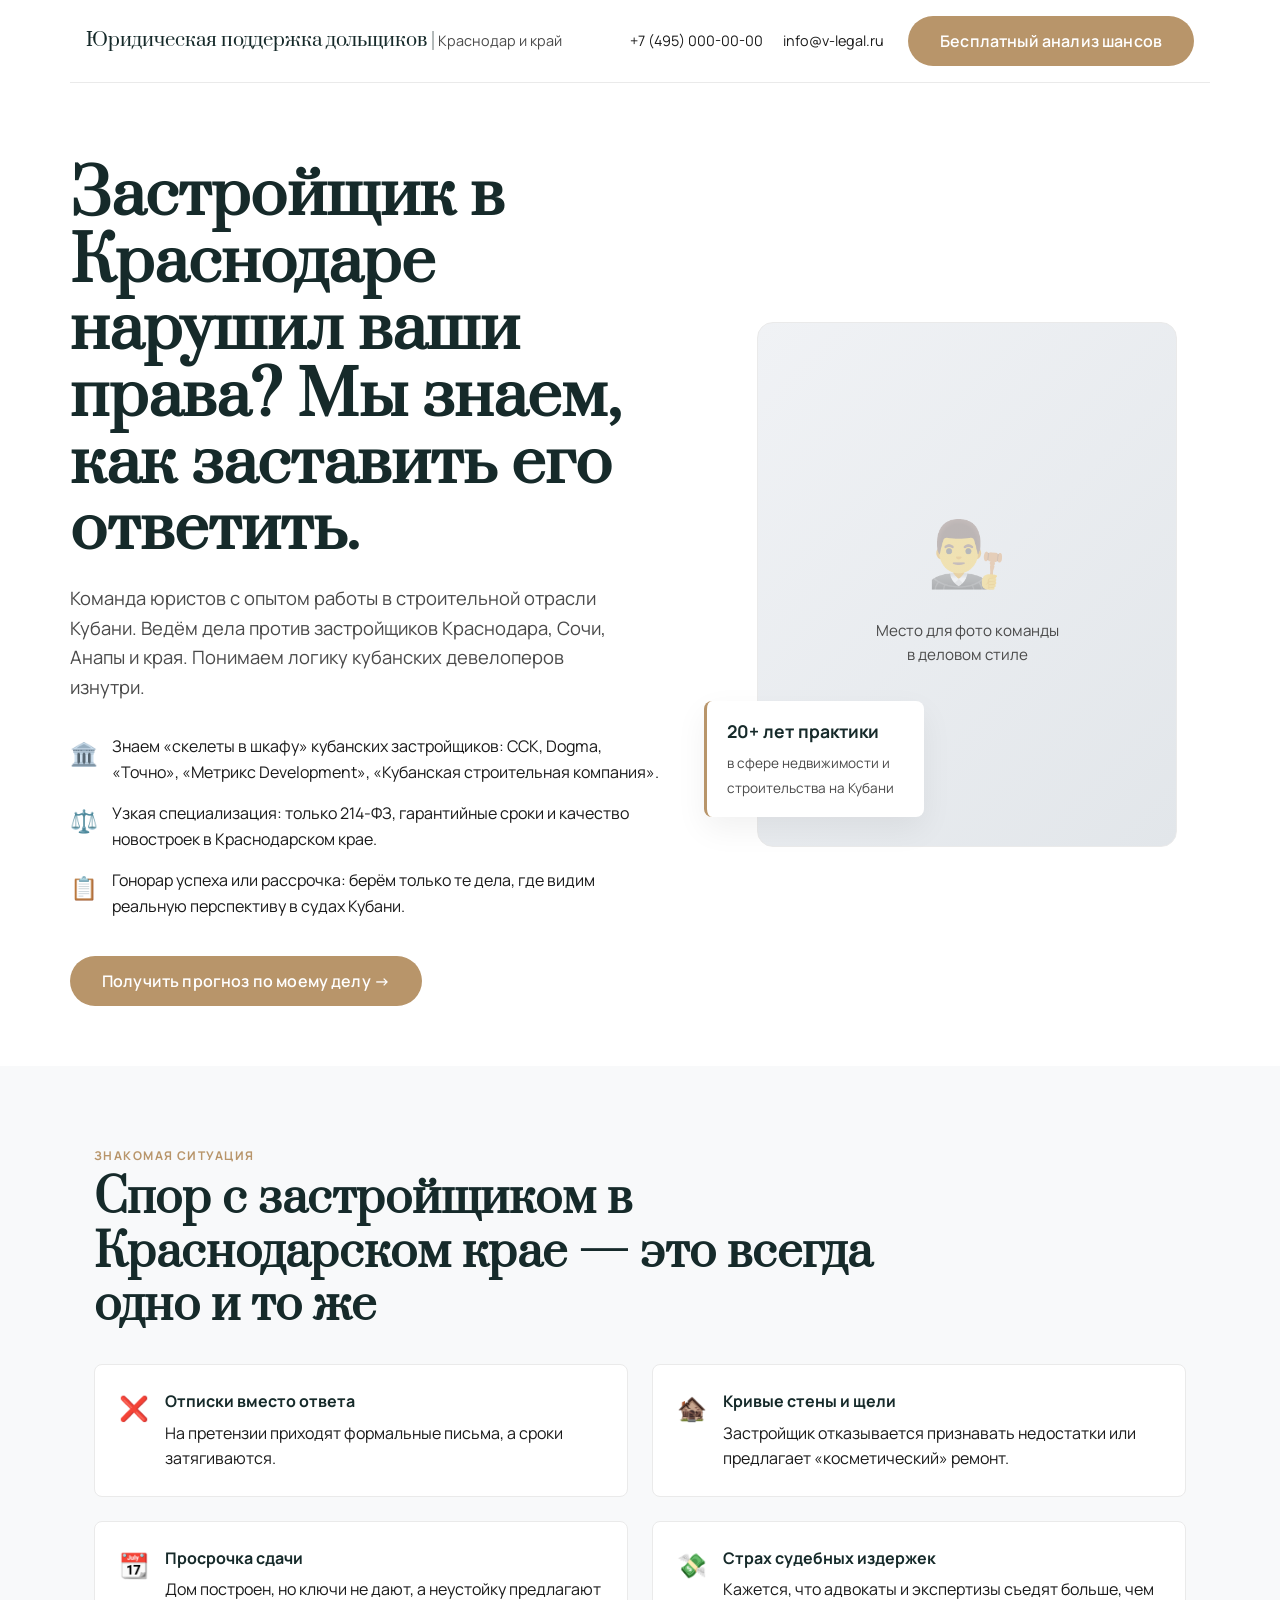
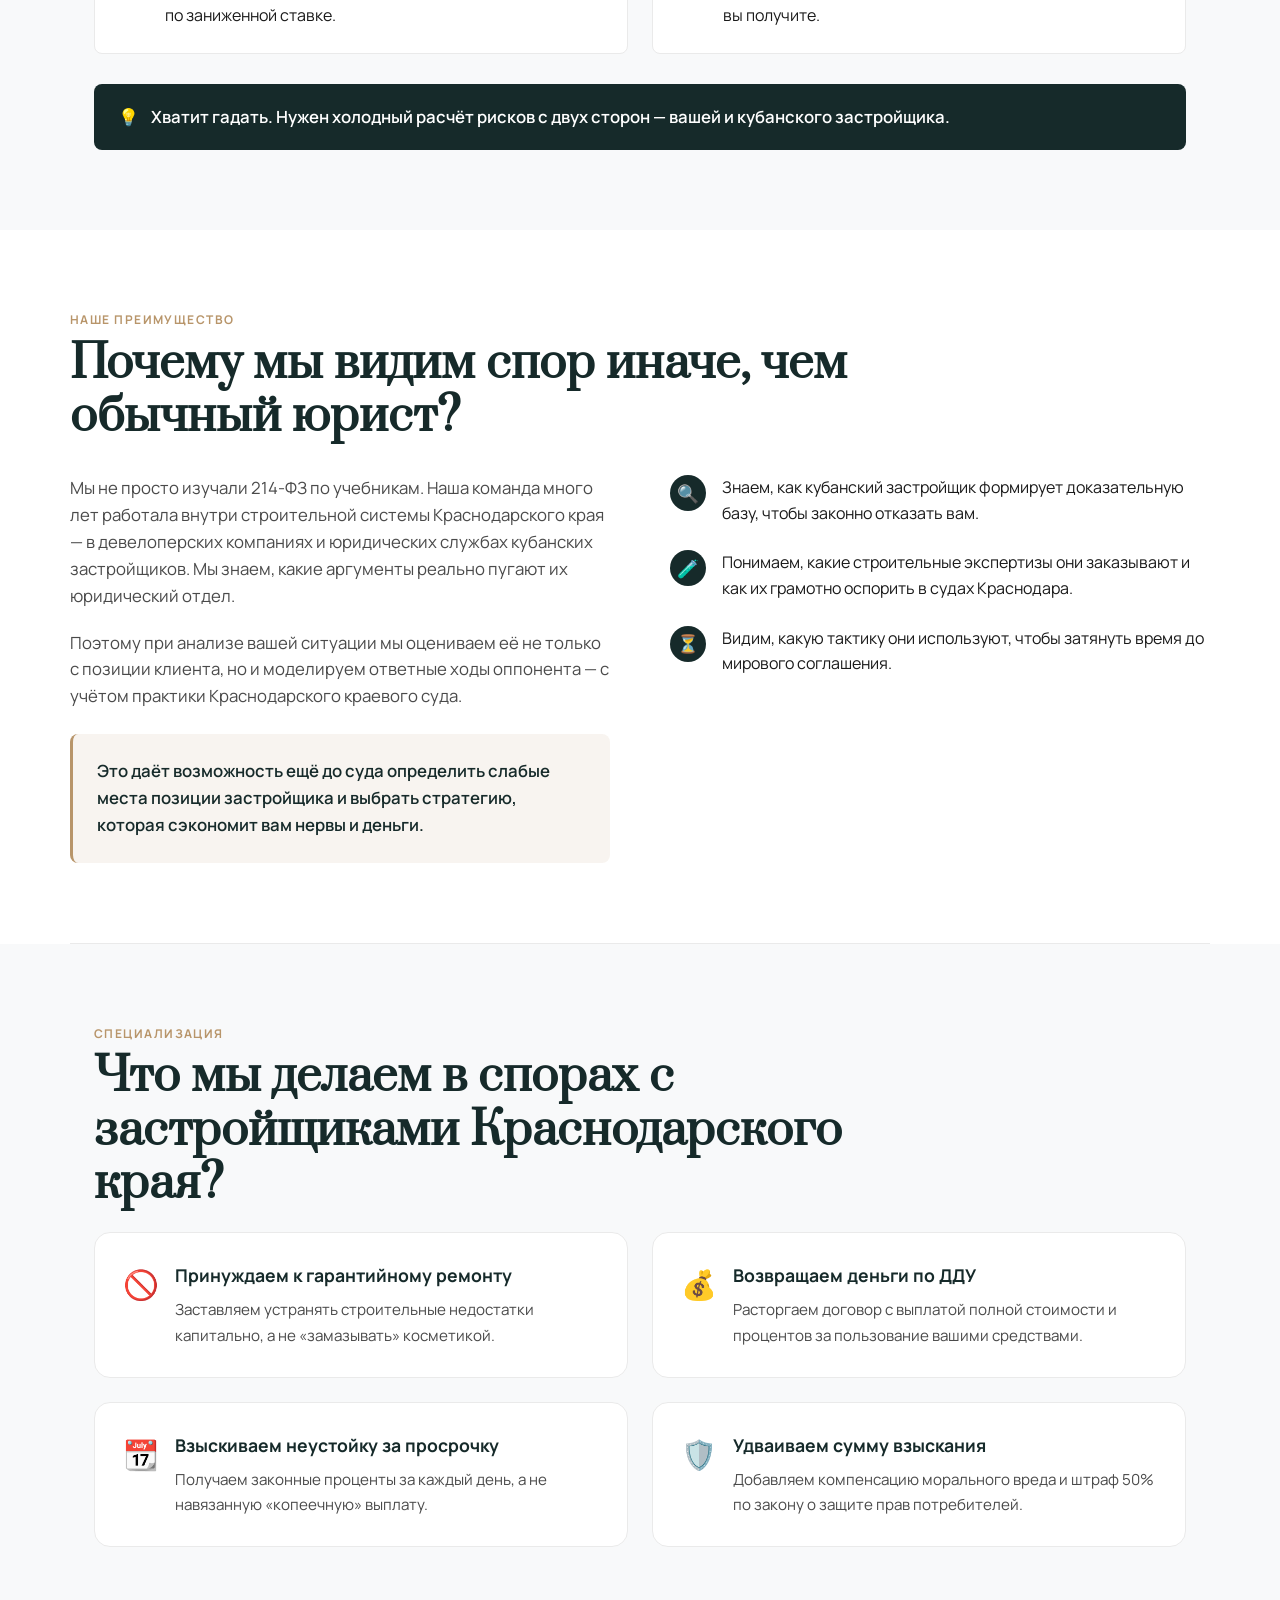
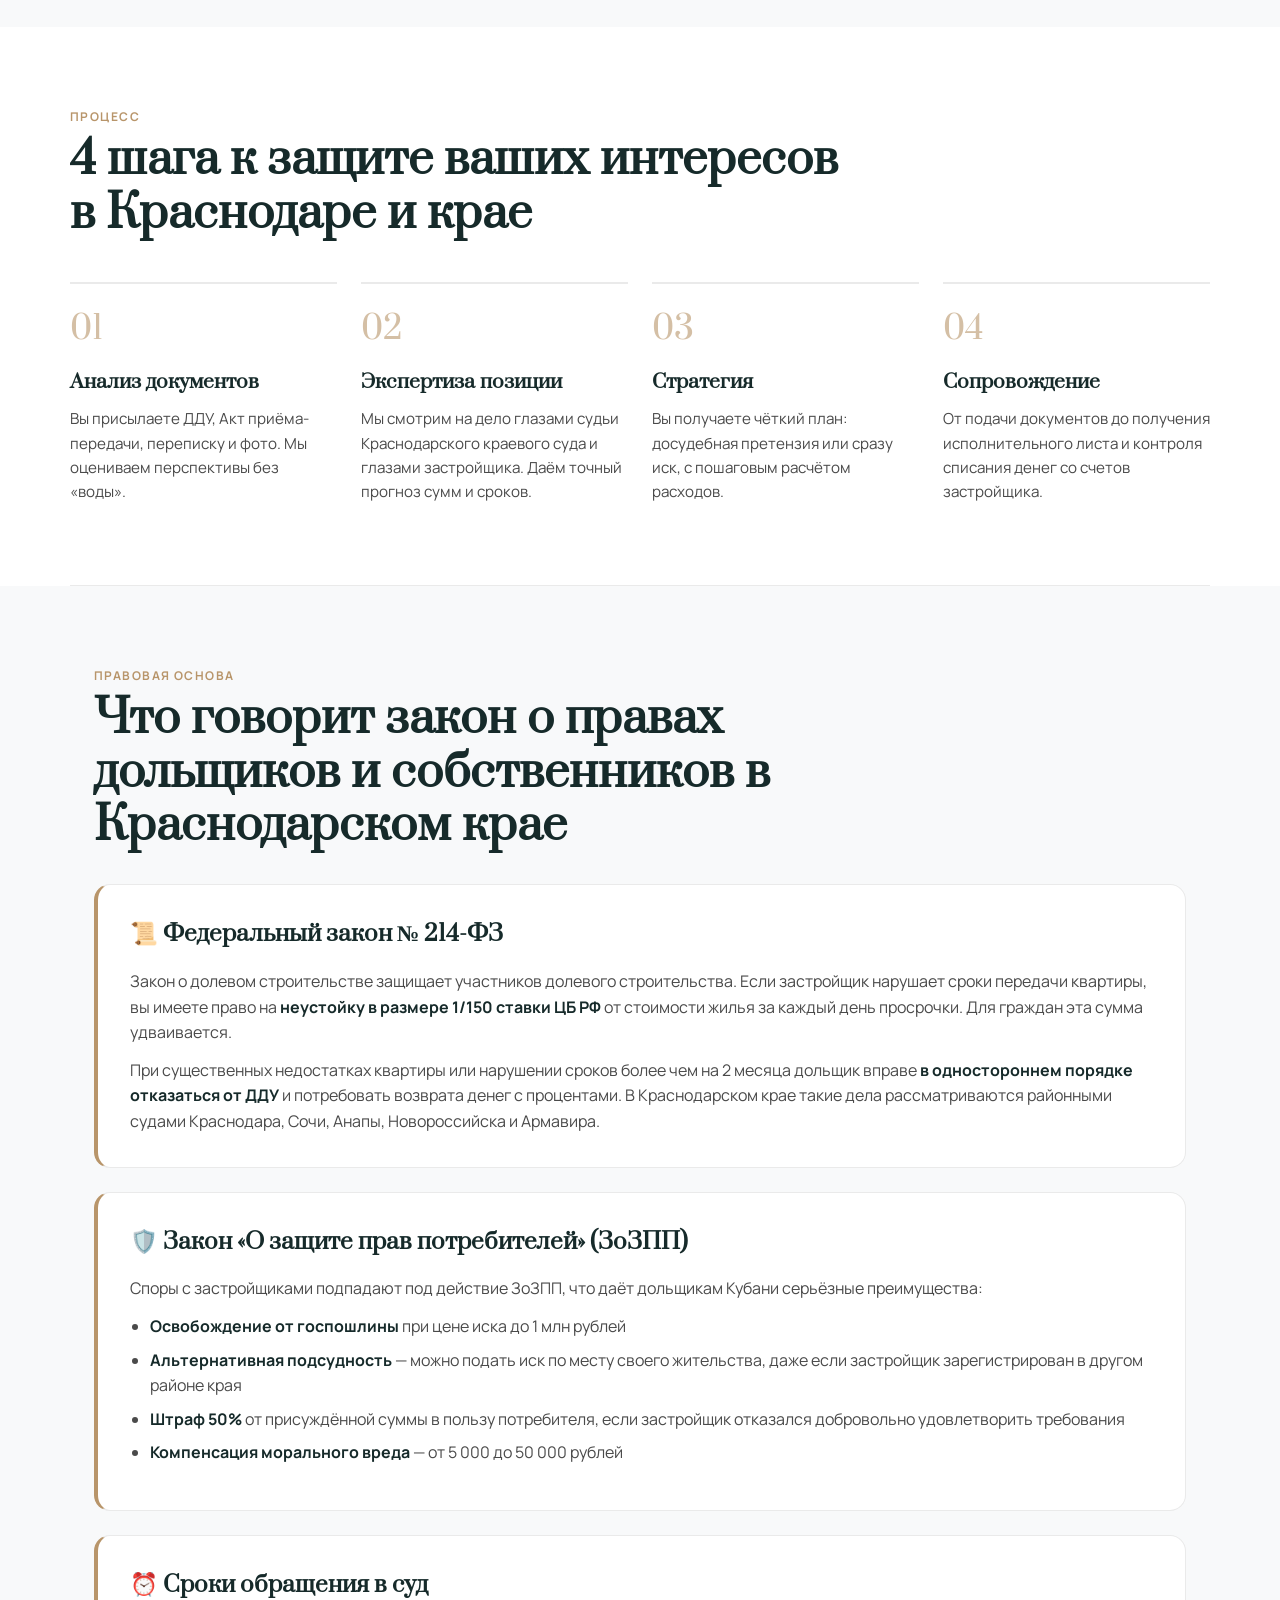
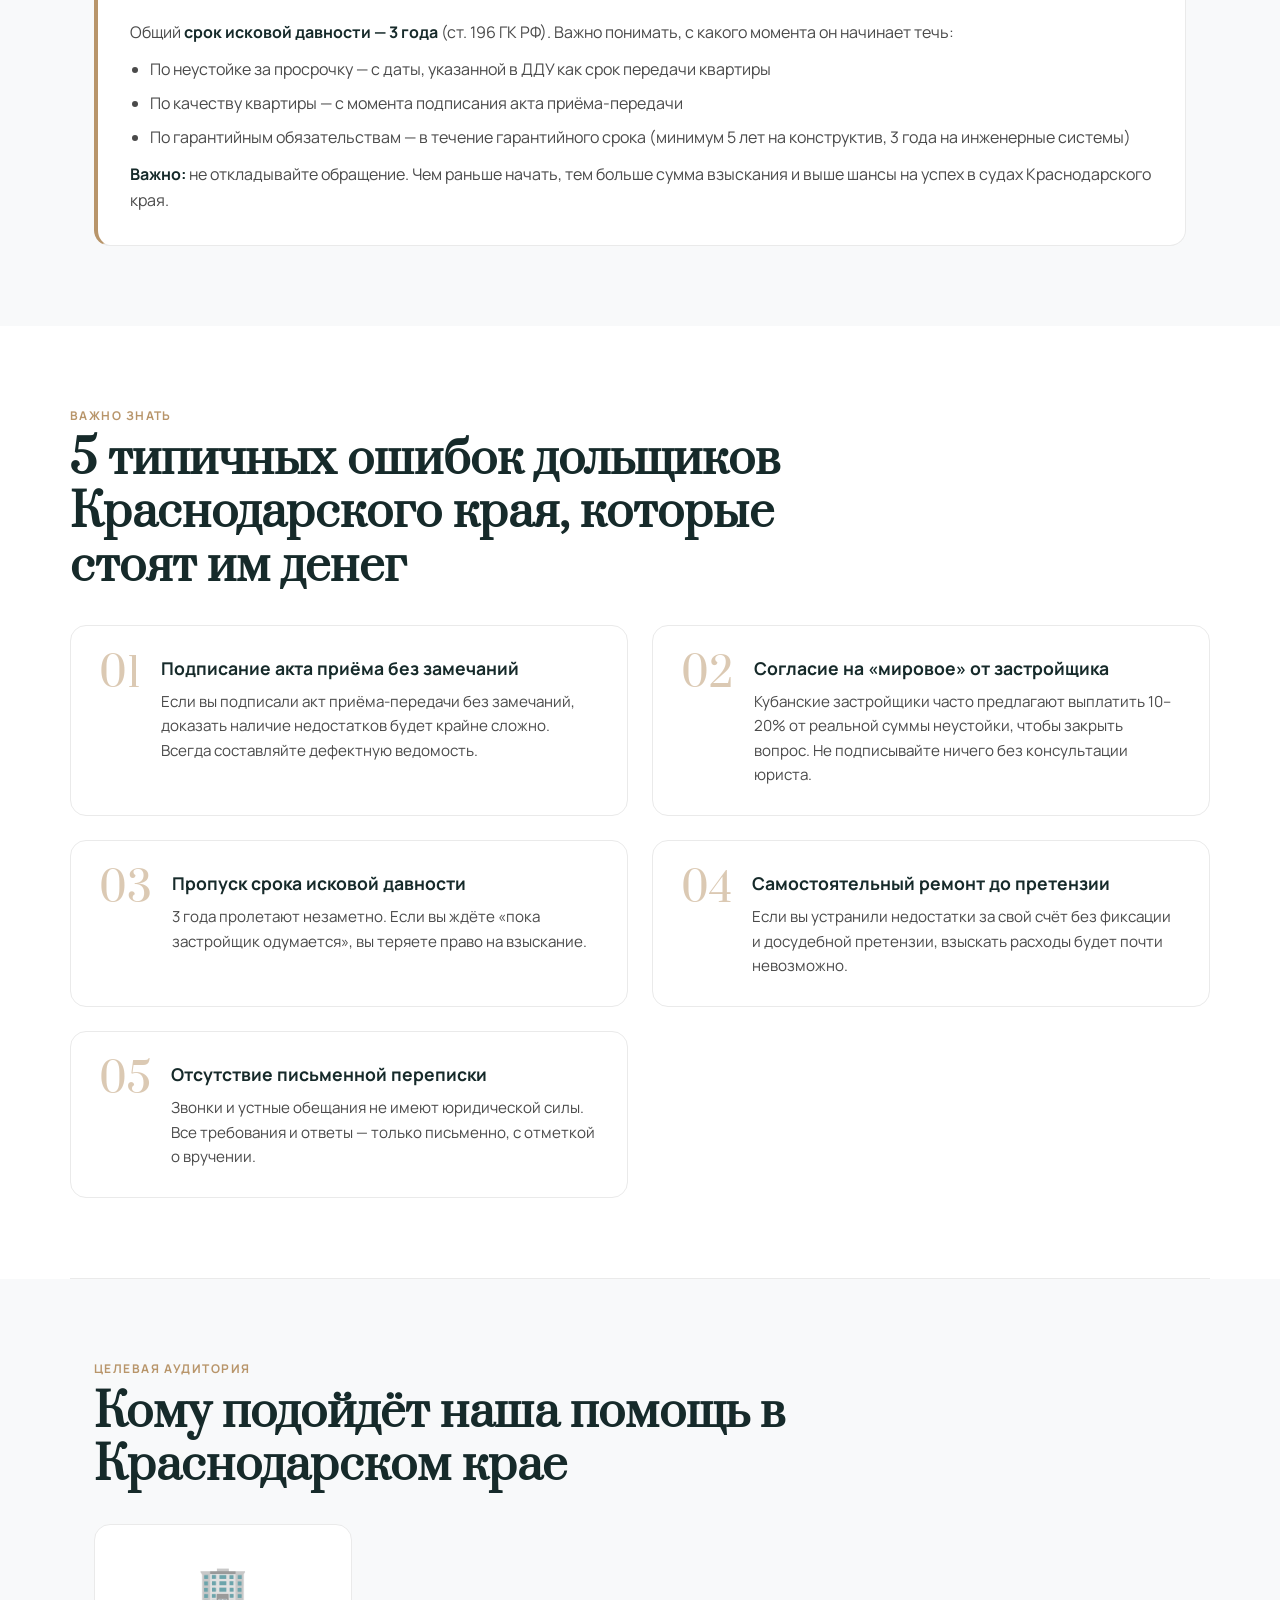
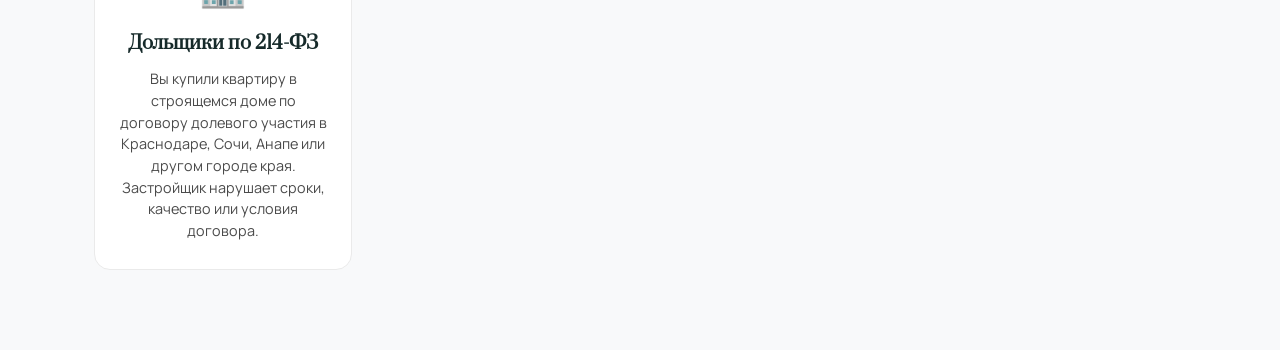
==== commit 7ac5354d: "Revert "Add animation"" ====
--- a/index.html
+++ b/index.html
@@ -12,6 +12,7 @@
       name="keywords"
       content="споры с застройщиком Краснодар, юрист по застройщикам Краснодарский край, взыскание неустойки ДДУ Краснодар, 214-ФЗ Краснодар, качество квартиры новостройка Краснодар, команда юристов дольщики Кубань"
     />
+    <link rel="canonical" href="https://v-legal.ru/" />
 
     <meta property="og:type" content="website" />
     <meta
@@ -22,7 +23,8 @@
       property="og:description"
       content="Знаем аргументы кубанских застройщиков изнутри. Взыскание неустойки и устранение недостатков новостроек в Краснодаре, Сочи, Анапе и крае."
     />
-    <meta name="twitter:card" content="summary" />
+    <meta property="og:image" content="https://v-legal.ru/og-image.jpg" />
+    <meta property="og:url" content="https://v-legal.ru/" />
 
     <link rel="preconnect" href="https://fonts.googleapis.com" />
     <link rel="preconnect" href="https://fonts.gstatic.com" crossorigin />
@@ -32,21 +34,6 @@
     />
 
     <link rel="stylesheet" href="styles/style.css" />
-    <noscript>
-      <style>
-        [data-rv],
-        [data-rv-left],
-        [data-rv-right],
-        [data-rv-zoom],
-        [data-hero] {
-          opacity: 1 !important;
-          transform: none !important;
-        }
-        .marquee-track {
-          animation: none !important;
-        }
-      </style>
-    </noscript>
 
     <script type="application/ld+json">
       {
@@ -90,7 +77,7 @@
               },
               {
                 "@type": "Question",
-                "name": "Гарантируется ли выигрыш?",
+                "name": "Какой срок исковой давности по спорам с застройщиком?",
                 "acceptedAnswer": {
                   "@type": "Answer",
                   "text": "Общий срок исковой давности — 3 года. По качеству квартиры срок течёт с момента передачи, по неустойке — с даты, указанной в ДДУ."
@@ -128,6 +115,8 @@
         >
           Бесплатный анализ шансов
         </button>
+      </div>
+    </header>
 
     <!-- HERO -->
     <section class="container hero">
@@ -162,23 +151,6 @@
               >Гонорар успеха или рассрочка: берём только те дела, где видим
               реальную перспективу в судах Кубани.</span
             >
-              <svg
-                class="icon-svg"
-                viewBox="0 0 24 24"
-                fill="none"
-                stroke="currentColor"
-                stroke-width="1.8"
-                stroke-linecap="round"
-                stroke-linejoin="round"
-              >
-                <path
-                  d="M21.5 4.5l-19 7.5c-.8.3-.8 1.4 0 1.7l4 1.5 1.5 5c.2.6 1 .8 1.4.3l2.6-2.9 4.5 3.4c.6.4 1.4.1 1.6-.6l3.5-15c.2-.8-.6-1.5-1.1-.9z"
-                />
-              </svg>
-            </a>
-            <button class="btn-primary btn-accent open-popup-btn">
-              Обсудить ситуацию
-            </button>
           </div>
         </div>
         <button class="btn-primary btn-accent open-popup-btn">
@@ -240,7 +212,7 @@
           сторон — вашей и кубанского застройщика.
         </div>
       </div>
-    </header>
+    </section>
 
     <!-- EXPERTISE -->
     <section class="container section">
@@ -267,36 +239,9 @@
             застройщика и выбрать стратегию, которая сэкономит вам нервы и
             деньги.
           </div>
-          <p class="hero-note" data-hero="4">
-            Первичное обращение бесплатно. Изучение документов и правовой анализ
-            — по согласованной стоимости.
-          </p>
-        </div>
-        <div class="hero-panel" data-hero="5">
-          <svg class="hero-emblem" viewBox="0 0 96 96" aria-hidden="true">
-            <g
-              fill="none"
-              stroke="#b8956a"
-              stroke-width="2.4"
-              stroke-linecap="round"
-              stroke-linejoin="round"
-            >
-              <path d="M48 14v62M34 78h28M48 22h26M48 22H22" />
-              <path
-                d="M22 22l-9 22a10 10 0 0 0 18 0l-9-22ZM74 22l-9 22a10 10 0 0 0 18 0l-9-22Z"
-              />
-              <circle cx="48" cy="12" r="3.5" />
-            </g>
-          </svg>
-          <p class="hero-quote">«У сильной позиции есть&nbsp;основание»</p>
-          <ul class="hero-directions">
-            <li>
-              <a href="ddu.html"
-                ><svg class="icon-svg" aria-hidden="true">
-                  <use href="#i-building" /></svg
-                >Долевое строительство</a
-              >
-            </li>
+        </div>
+        <div class="right">
+          <ul>
             <li>
               <span class="icon">🔍</span> Знаем, как кубанский застройщик
               формирует доказательную базу, чтобы законно отказать вам.
@@ -311,56 +256,9 @@
               чтобы затянуть время до мирового соглашения.
             </li>
           </ul>
-          <div class="hero-badge">
-            <strong>Первичное обращение</strong>
-            <span>бесплатно, без изучения документов</span>
-          </div>
-        </div>
-      </section>
-
-      <div
-        class="marquee-band"
-        aria-label="Направления практики и принципы работы"
-      >
-        <div class="marquee-track">
-          <span class="marquee-item lead">Направления практики</span>
-          <span class="marquee-item">Долевое строительство</span>
-          <span class="marquee-dot">•</span>
-          <span class="marquee-item">Недвижимость и земля</span>
-          <span class="marquee-dot">•</span>
-          <span class="marquee-item">Строительные споры</span>
-          <span class="marquee-dot">•</span>
-          <span class="marquee-item">Арбитражные споры</span>
-          <span class="marquee-dot">•</span>
-          <span class="marquee-item lead">Принципы работы</span>
-          <span class="marquee-item">Анализ позиции обеих сторон</span>
-          <span class="marquee-dot">•</span>
-          <span class="marquee-item">Экономическая целесообразность</span>
-          <span class="marquee-dot">•</span>
-          <span class="marquee-item">Прозрачная стоимость</span>
-          <span class="marquee-dot">•</span>
-          <span class="marquee-item">Конфиденциальность</span>
-          <span class="marquee-dot">•</span>
-          <span class="marquee-item lead">Направления практики</span>
-          <span class="marquee-item">Долевое строительство</span>
-          <span class="marquee-dot">•</span>
-          <span class="marquee-item">Недвижимость и земля</span>
-          <span class="marquee-dot">•</span>
-          <span class="marquee-item">Строительные споры</span>
-          <span class="marquee-dot">•</span>
-          <span class="marquee-item">Арбитражные споры</span>
-          <span class="marquee-dot">•</span>
-          <span class="marquee-item lead">Принципы работы</span>
-          <span class="marquee-item">Анализ позиции обеих сторон</span>
-          <span class="marquee-dot">•</span>
-          <span class="marquee-item">Экономическая целесообразность</span>
-          <span class="marquee-dot">•</span>
-          <span class="marquee-item">Прозрачная стоимость</span>
-          <span class="marquee-dot">•</span>
-          <span class="marquee-item">Конфиденциальность</span>
-          <span class="marquee-dot">•</span>
-        </div>
-      </div>
+        </div>
+      </div>
+    </section>
 
     <!-- TASKS -->
     <section class="section bg-alt">
@@ -409,7 +307,8 @@
             </div>
           </div>
         </div>
-      </section>
+      </div>
+    </section>
 
     <!-- STEPS -->
     <section class="container section">
@@ -440,18 +339,16 @@
             пошаговым расчётом расходов.
           </p>
         </div>
-        <div class="parallax-overlay"></div>
-        <div class="container parallax-content">
-          <blockquote data-rv>
-            «Не каждый спор целесообразно доводить до суда —
-            <em>сначала оценка позиции, расходов и рисков</em>»
-          </blockquote>
-          <p data-rv>Краснодар · Дистанционно по всей России</p>
-          <button class="btn-primary btn-accent open-popup-btn" data-rv>
-            Обсудить мою ситуацию
-          </button>
-        </div>
-      </section>
+        <div class="step">
+          <div class="num">04</div>
+          <h4>Сопровождение</h4>
+          <p>
+            От подачи документов до получения исполнительного листа и контроля
+            списания денег со счетов застройщика.
+          </p>
+        </div>
+      </div>
+    </section>
 
     <!-- ПРАВОВАЯ ОСНОВА -->
     <section class="section bg-alt">
@@ -460,11 +357,9 @@
         <h2 class="section-title">
           Что говорит закон о правах дольщиков и собственников в Краснодарском крае
         </h2>
-        <div class="price-cards services-grid" data-rv-stagger>
-          <div class="price-card featured" data-rv>
-            <div class="price-flag">С чего начать</div>
-            <h4>Оценка судебных перспектив</h4>
-            <div class="price">5 000 ₽</div>
+        <div class="legal-content">
+          <div class="legal-block">
+            <h3>📜 Федеральный закон № 214-ФЗ</h3>
             <p>
               Закон о долевом строительстве защищает участников долевого
               строительства. Если застройщик нарушает сроки передачи квартиры,
@@ -481,16 +376,9 @@
               такие дела рассматриваются районными судами Краснодара, Сочи,
               Анапы, Новороссийска и Армавира.
             </p>
-            <button
-              class="btn-primary btn-accent open-popup-btn"
-              data-service="Оценка судебных перспектив"
-            >
-              Обсудить услугу
-            </button>
-          </div>
-          <div class="price-card" data-rv>
-            <h4>Правовое заключение</h4>
-            <div class="price">от 10 000 ₽</div>
+          </div>
+          <div class="legal-block">
+            <h3>🛡️ Закон «О защите прав потребителей» (ЗоЗПП)</h3>
             <p>
               Споры с застройщиками подпадают под действие ЗоЗПП, что даёт
               дольщикам Кубани серьёзные преимущества:
@@ -516,11 +404,11 @@
               </li>
             </ul>
           </div>
-          <div class="price-card" data-rv>
-            <h4>Экспертиза договора</h4>
-            <div class="price">от 5 000 ₽</div>
-            <p>
-              Замечания к условиям договора и рекомендации по снижению рисков.
+          <div class="legal-block">
+            <h3>⏰ Сроки обращения в суд</h3>
+            <p>
+              Общий <strong>срок исковой давности — 3 года</strong> (ст. 196 ГК
+              РФ). Важно понимать, с какого момента он начинает течь:
             </p>
             <ul>
               <li>
@@ -540,9 +428,6 @@
               начать, тем больше сумма взыскания и выше шансы на успех в судах
               Краснодарского края.
             </p>
-            <button class="btn-primary open-popup-btn" data-service="Претензия">
-              Обсудить услугу
-            </button>
           </div>
         </div>
       </div>
@@ -564,43 +449,17 @@
               наличие недостатков будет крайне сложно. Всегда составляйте
               дефектную ведомость.
             </p>
-            <button
-              class="btn-primary open-popup-btn"
-              data-service="Процессуальные документы"
-            >
-              Обсудить услугу
-            </button>
-          </div>
-          <div class="price-card" data-rv>
-            <h4>Судебная стратегия</h4>
-            <div class="price">от 20 000 ₽</div>
+          </div>
+        </div>
+        <div class="mistake-item">
+          <div class="mistake-num">02</div>
+          <div>
+            <strong>Согласие на «мировое» от застройщика</strong>
             <p>
               Кубанские застройщики часто предлагают выплатить 10–20% от
               реальной суммы неустойки, чтобы закрыть вопрос. Не подписывайте
               ничего без консультации юриста.
             </p>
-            <button
-              class="btn-primary open-popup-btn"
-              data-service="Судебная стратегия"
-            >
-              Обсудить услугу
-            </button>
-          </div>
-          <div class="price-card wide" data-rv>
-            <div class="wide-main">
-              <h4>Представительство</h4>
-              <div class="price">индивидуально</div>
-              <p>
-                Объем участия, инстанции, сроки и стоимость определяются
-                отдельным договором.
-              </p>
-            </div>
-            <button
-              class="btn-primary open-popup-btn"
-              data-service="Представительство"
-            >
-              Обсудить услугу
-            </button>
           </div>
         </div>
         <div class="mistake-item">
@@ -613,41 +472,23 @@
             </p>
           </div>
         </div>
-      </section>
-
-      <section class="container section" id="legal">
-        <div class="section-label" data-rv>Правовая информация</div>
-        <h2 class="section-title" data-rv>
-          Долевое строительство: что важно знать
-        </h2>
-        <div class="legal-content" data-rv-stagger>
-          <div class="legal-block" data-rv>
-            <h3>
-              <svg class="icon-svg" aria-hidden="true">
-                <use href="#i-percent" />
-              </svg>
-              Неустойка
-            </h3>
+        <div class="mistake-item">
+          <div class="mistake-num">04</div>
+          <div>
+            <strong>Самостоятельный ремонт до претензии</strong>
             <p>
               Если вы устранили недостатки за свой счёт без фиксации и
               досудебной претензии, взыскать расходы будет почти невозможно.
             </p>
           </div>
-          <div class="legal-block" data-rv>
-            <h3>
-              <svg class="icon-svg" aria-hidden="true">
-                <use href="#i-shield" />
-              </svg>
-              Качество
-            </h3>
-            <p>
-              Минимальные гарантийные сроки по действующей редакции ст. 7:
-              объект (кроме отдельно регулируемых категорий) —
-              <strong>3 года</strong>; инженерное и технологическое оборудование
-              — <strong>3 года</strong>; результаты отделочных работ и элементы
-              отделки — <strong>1 год</strong>. Для конкретного договора
-              проверяются его условия, применимая редакция и переходные
-              положения.
+        </div>
+        <div class="mistake-item">
+          <div class="mistake-num">05</div>
+          <div>
+            <strong>Отсутствие письменной переписки</strong>
+            <p>
+              Звонки и устные обещания не имеют юридической силы. Все требования
+              и ответы — только письменно, с отметкой о вручении.
             </p>
           </div>
         </div>
--- a/styles/style.css
+++ b/styles/style.css
@@ -18,7 +18,6 @@
   --font-sans: 'Manrope', sans-serif;
   --font-serif: 'Prata', serif;
   --container-width: 1140px;
-  --header-h: 68px;
 }
 
 * {
@@ -26,12 +25,9 @@
   padding: 0;
   box-sizing: border-box;
 }
-
 html {
   scroll-behavior: smooth;
-  scroll-padding-top: calc(var(--header-h) + 14px);
-}
-
+}
 body {
   background: var(--color-bg);
   color: var(--color-text);
@@ -40,16 +36,9 @@
   line-height: 1.6;
   -webkit-font-smoothing: antialiased;
   text-rendering: optimizeLegibility;
-  transition: padding-right 0.3s ease;
-}
-
+}
 body.no-scroll {
   overflow: hidden;
-}
-
-section[id],
-header[id] {
-  scroll-margin-top: calc(var(--header-h) + 14px);
 }
 
 .container {
@@ -58,6 +47,7 @@
   padding: 0 24px;
 }
 
+/* ===== TYPOGRAPHY ===== */
 .section-label {
   font-size: 0.75rem;
   text-transform: uppercase;
@@ -66,16 +56,14 @@
   margin-bottom: 8px;
   font-weight: 700;
 }
-
 .section-title {
   font-family: var(--font-serif);
-  font-size: clamp(1.5rem, 2.6vw, 2.15rem);
+  font-size: clamp(1.8rem, 4vw, 2.8rem);
   line-height: 1.2;
   max-width: 800px;
   margin-bottom: 20px;
   color: var(--color-primary);
 }
-
 .section-desc {
   font-size: 1.1rem;
   max-width: 650px;
@@ -83,6 +71,7 @@
   margin-bottom: 32px;
 }
 
+/* ===== BUTTONS ===== */
 .btn-primary {
   display: inline-flex;
   align-items: center;
@@ -101,438 +90,127 @@
   letter-spacing: 0.01em;
   min-height: 48px;
   position: relative;
-  overflow: hidden;
-}
-
+}
 .btn-primary:hover:not(:disabled) {
   background: var(--color-primary-hover);
   transform: translateY(-1px);
 }
-
 .btn-primary:active:not(:disabled) {
   transform: translateY(0);
 }
-
 .btn-primary:disabled {
   opacity: 0.6;
   cursor: not-allowed;
 }
-
-.btn-primary::after {
-  content: '';
-  position: absolute;
-  inset: 0;
-  background: linear-gradient(
-    105deg,
-    transparent 42%,
-    rgba(255, 255, 255, 0.32) 50%,
-    transparent 58%
-  );
-  transform: translateX(-130%);
-  transition: transform 0.65s ease;
-  pointer-events: none;
-}
-
-.btn-primary:hover::after {
-  transform: translateX(130%);
-}
-
 .btn-accent {
   background: var(--color-accent);
 }
-
 .btn-accent:hover:not(:disabled) {
   background: var(--color-accent-hover);
 }
 
-.btn-ghost {
-  background: transparent;
-  color: var(--color-primary);
-  border: 1.5px solid var(--color-primary);
-}
-
-.btn-ghost:hover:not(:disabled) {
-  background: var(--color-primary);
-  color: #fff;
-}
-
 .submit-btn .btn-loader {
   display: none;
 }
-
 .submit-btn.loading .btn-text {
   display: none;
 }
-
 .submit-btn.loading .btn-loader {
   display: inline-block;
 }
 
-.skip-link {
-  position: fixed;
-  top: -60px;
-  left: 16px;
-  z-index: 400;
-  background: var(--color-primary);
-  color: #fff;
-  padding: 10px 18px;
-  border-radius: 0 0 10px 10px;
-  text-decoration: none;
-  font-weight: 600;
-  font-size: 0.9rem;
-  transition: top 0.25s ease;
-}
-
-.skip-link:focus-visible {
+/* ===== HEADER ===== */
+.site-header {
+  padding: 16px;
+  border-bottom: 1px solid var(--color-border);
+  display: flex;
+  justify-content: space-between;
+  align-items: center;
+  gap: 16px;
+  position: sticky;
   top: 0;
-}
-
-.icon-svg {
-  width: 22px;
-  height: 22px;
-  fill: none;
-  stroke: currentColor;
-  stroke-width: 1.8;
-  stroke-linecap: round;
-  stroke-linejoin: round;
-  flex-shrink: 0;
-}
-
-.burger-btn {
-  display: none;
-  width: 44px;
-  height: 44px;
-  padding: 0;
-  background: transparent;
-  border: 1px solid var(--color-border);
-  border-radius: 10px;
-  cursor: pointer;
-  flex-direction: column;
-  align-items: center;
-  justify-content: center;
-  gap: 5px;
-  flex-shrink: 0;
-  transition:
-    border-color 0.2s ease,
-    background 0.2s ease;
-}
-
-.burger-btn:hover {
-  border-color: var(--color-accent);
-  background: var(--color-bg-alt);
-}
-
-.burger-line {
-  display: block;
-  width: 20px;
-  height: 2px;
-  background: var(--color-primary);
-  border-radius: 2px;
-  transition:
-    transform 0.3s ease,
-    opacity 0.3s ease;
-  transform-origin: center;
-}
-
-.burger-btn.active .burger-line:nth-child(1) {
-  transform: translateY(7px) rotate(45deg);
-}
-
-.burger-btn.active .burger-line:nth-child(2) {
-  opacity: 0;
-}
-
-.burger-btn.active .burger-line:nth-child(3) {
-  transform: translateY(-7px) rotate(-45deg);
-}
-
-.scroll-progress {
-  position: fixed;
-  top: 0;
-  left: 0;
-  height: 3px;
-  width: 0;
-  background: linear-gradient(90deg, var(--color-accent), #e0c9a6);
-  z-index: 300;
-  transition: width 0.1s linear;
-}
-
-.site-header {
-  display: block;
-  padding: 0;
-  border-bottom: 1px solid var(--color-border);
-  background: rgba(255, 255, 255, 0.92);
+  background: rgba(255, 255, 255, 0.9);
   backdrop-filter: blur(10px);
   -webkit-backdrop-filter: blur(10px);
-  position: sticky;
-  top: 0;
   z-index: 100;
-  transition:
-    padding 0.3s ease,
-    box-shadow 0.3s ease;
-}
-
-.site-header.scrolled {
-  padding: 0;
-  box-shadow: var(--shadow-md);
-}
-
-.header-inner {
+}
+.site-header .logo {
+  font-size: 1.15rem;
+  font-family: var(--font-serif);
+  color: var(--color-primary);
+  text-decoration: none;
+}
+.site-header .logo span {
+  color: var(--color-text-muted);
+  font-family: var(--font-sans);
+  font-size: 0.9rem;
+}
+.header-right {
   display: flex;
   align-items: center;
-  justify-content: space-between;
+  gap: 24px;
+  flex-wrap: wrap;
+}
+.contacts {
+  display: flex;
   gap: 20px;
-  padding-top: 12px;
-  padding-bottom: 12px;
-  transition: padding 0.3s ease;
-}
-
-.site-header.scrolled .header-inner {
-  padding-top: 8px;
-  padding-bottom: 8px;
-}
-
-.site-header .logo,
-.footer-col .logo {
-  display: flex;
-  flex-direction: column;
-  align-items: flex-start;
-  gap: 2px;
-  line-height: 1.25;
-  text-decoration: none;
-}
-
-.site-header .logo .logo-main,
-.footer-col .logo .logo-main {
-  font-family: var(--font-serif);
-  color: var(--color-primary);
-  font-size: 1.12rem;
-}
-
-.site-header .logo .logo-sub,
-.footer-col .logo .logo-sub {
-  color: var(--color-text-muted);
-  font-family: var(--font-sans);
-  font-size: 0.72rem;
-  letter-spacing: 0.02em;
-  width: auto;
-}
-
-.mobile-menu-wrapper {
-  display: grid;
-  gap: 8px;
-}
-
-.site-nav {
-  display: flex;
-  gap: 2px;
-  margin-left: auto;
-  overflow-x: auto;
-  scrollbar-width: none;
-}
-
-.site-nav::-webkit-scrollbar {
-  display: none;
-}
-
-.nav-link {
-  position: relative;
-  padding: 8px 10px;
-  font-size: 0.92rem;
-  font-weight: 600;
-  color: var(--color-text-muted);
-  text-decoration: none;
-  white-space: nowrap;
-  transition: color 0.2s ease;
-}
-
-.nav-link::after {
-  content: '';
-  position: absolute;
-  left: 10px;
-  right: 10px;
-  bottom: 2px;
-  height: 2px;
-  background: var(--color-accent);
-  transform: scaleX(0);
-  transform-origin: left;
-  transition: transform 0.25s ease;
-}
-
-.nav-link:hover {
-  color: var(--color-primary);
-}
-
-.nav-link.active {
-  color: var(--color-primary);
-}
-
-.nav-link.active::after,
-.nav-link:hover::after {
-  transform: scaleX(1);
-}
-
-.header-inner__info-unit {
-  display: flex;
-  align-items: center;
-  gap: 16px;
-  flex-wrap: nowrap;
-  margin-left: auto;
-  justify-content: end;
-}
-
-.header-inner__info-unit .btn-primary {
-  padding: 10px 22px;
-  min-height: 42px;
-  font-size: 0.92rem;
-}
-
-.contacts {
-  display: flex;
-  align-items: center;
-  gap: 16px;
   font-size: 0.9rem;
-  justify-content: center;
-}
-
-.contact-mail,
-.contact-phone {
-  display: inline-flex;
-  align-items: center;
-  gap: 8px;
-  font-size: 0.9rem;
-  font-weight: 600;
-  white-space: nowrap;
+}
+.contacts a {
   color: var(--color-text);
   text-decoration: none;
-}
-
-.contact-mail .icon-svg,
-.contact-phone .icon-svg {
-  width: 19px;
-  height: 19px;
-  color: var(--color-accent);
-}
-
-.contact-tg {
-  display: inline-flex;
-  align-items: center;
-}
-
-.contact-tg .icon-svg {
-  width: 20px;
-  height: 20px;
-  color: var(--color-accent);
-  transition:
-    color 0.2s ease,
-    translate 0.2s ease;
-}
-
-.contact-tg:hover .icon-svg {
-  color: var(--color-accent-hover);
-  translate: 2px -2px;
-}
-
+  border-bottom: 1px solid transparent;
+  transition: border-color 0.2s;
+}
+.contacts a:hover {
+  border-bottom-color: var(--color-accent);
+}
+
+/* ===== HERO ===== */
 .hero {
-  padding: 52px 0 60px;
+  padding: 80px 0 60px;
   display: grid;
   grid-template-columns: 1.1fr 0.9fr;
-  gap: 48px;
+  gap: 60px;
   align-items: center;
 }
-
 .hero-content h1 {
   font-family: var(--font-serif);
-  font-size: clamp(1.9rem, 3.6vw, 2.85rem);
-  line-height: 1.15;
+  font-size: clamp(2.4rem, 5vw, 3.8rem);
+  line-height: 1.1;
   margin-bottom: 20px;
   color: var(--color-primary);
 }
-
 .hero-content .sub {
   font-size: 1.15rem;
   max-width: 540px;
   color: var(--color-text-muted);
   margin-bottom: 32px;
 }
-
-.hero-eyebrow {
-  font-size: 0.78rem;
-  font-weight: 700;
-  letter-spacing: 0.12em;
-  text-transform: uppercase;
-  color: var(--color-accent);
-  margin-bottom: 14px;
-}
-
-.hero-actions {
-  display: flex;
-  flex-wrap: wrap;
-  gap: 14px;
-  align-items: center;
-}
-
 .hero-utp {
   display: flex;
   flex-direction: column;
   gap: 16px;
   margin-bottom: 36px;
 }
-
 .hero-utp .utp-item {
   display: flex;
   align-items: flex-start;
   gap: 14px;
   font-size: 1rem;
 }
-
 .hero-utp .utp-item .icon {
   font-size: 1.4rem;
   flex-shrink: 0;
   margin-top: 2px;
 }
 
-.hero-note {
-  margin-top: 12px;
-  font-size: 0.85rem;
-  color: var(--color-text-muted);
-}
-
-.hero-contacts {
-  display: flex;
-  flex-wrap: wrap;
-  gap: 12px 24px;
-  margin-top: 22px;
-}
-
-.hero-contacts a {
-  display: inline-flex;
-  align-items: center;
-  gap: 8px;
-  color: var(--color-text);
-  font-weight: 600;
-  font-size: 0.95rem;
-  text-decoration: none;
-  transition: color 0.2s ease;
-}
-
-.hero-contacts a:hover {
-  color: var(--color-accent);
-}
-
-.hero-contacts .icon-svg {
-  width: 19px;
-  height: 19px;
-  color: var(--color-accent);
-}
-
 .hero-image {
   position: relative;
   display: flex;
   justify-content: center;
   align-items: center;
 }
-
 .hero-image .placeholder {
   width: 100%;
   aspect-ratio: 4/5;
@@ -550,81 +228,12 @@
   border: 1px solid var(--color-border);
   overflow: hidden;
 }
-
 .hero-image .placeholder::before {
   content: '👨‍⚖️';
   font-size: 4rem;
   margin-bottom: 16px;
   opacity: 0.3;
 }
-
-.hero-photo {
-  width: 100%;
-  height: 100%;
-  object-fit: cover;
-  object-position: center 20%;
-  border-radius: var(--radius-md);
-  display: block;
-  animation: kenBurns 22s ease-in-out infinite alternate;
-}
-
-.hero-panel {
-  position: relative;
-  justify-self: end;
-  width: 100%;
-  max-width: 430px;
-  background: linear-gradient(160deg, #1d3535 0%, #162a2a 100%);
-  border: 1px solid rgba(184, 149, 106, 0.4);
-  border-radius: var(--radius-lg);
-  padding: 36px 32px 44px;
-  color: #fff;
-  box-shadow: var(--shadow-md);
-  margin-bottom: 18px;
-}
-
-.hero-emblem {
-  width: 84px;
-  height: 84px;
-  margin-bottom: 18px;
-}
-
-.hero-quote {
-  font-family: var(--font-serif);
-  font-size: 1.45rem;
-  line-height: 1.35;
-  margin-bottom: 22px;
-}
-
-.hero-directions {
-  list-style: none;
-  display: grid;
-  gap: 10px;
-  border-top: 1px solid rgba(184, 149, 106, 0.35);
-  padding-top: 20px;
-}
-
-.hero-directions a {
-  display: flex;
-  align-items: center;
-  gap: 12px;
-  color: rgba(255, 255, 255, 0.85);
-  text-decoration: none;
-  font-size: 0.95rem;
-  font-weight: 600;
-  transition:
-    color 0.2s ease,
-    translate 0.2s ease;
-}
-
-.hero-directions a .icon-svg {
-  color: var(--color-accent);
-}
-
-.hero-directions a:hover {
-  color: var(--color-accent);
-  translate: 4px 0;
-}
-
 .hero-badge {
   position: absolute;
   bottom: 30px;
@@ -635,49 +244,38 @@
   box-shadow: var(--shadow-md);
   max-width: 220px;
   border-left: 3px solid var(--color-accent);
-  animation: badgeFloat 6s ease-in-out 1.4s infinite;
-}
-
+}
 .hero-badge strong {
   display: block;
   font-size: 1.1rem;
   color: var(--color-primary);
   margin-bottom: 4px;
 }
-
 .hero-badge span {
   font-size: 0.85rem;
   color: var(--color-text-muted);
 }
 
-.hero-panel .hero-badge {
-  bottom: -18px;
-  left: 28px;
-  max-width: 260px;
-}
-
+/* ===== SECTIONS ===== */
 .section {
-  padding-top: 64px;
-  padding-bottom: 64px;
+  padding: 80px 0;
   border-bottom: 1px solid var(--color-border);
 }
-
 .section:last-of-type {
   border-bottom: none;
 }
-
 .bg-alt {
   background: var(--color-bg-alt);
   border-bottom: none;
 }
 
+/* ===== TRIGGERS ===== */
 .triggers-list {
   display: grid;
   grid-template-columns: repeat(2, 1fr);
   gap: 24px;
   margin: 30px 0;
 }
-
 .triggers-list li {
   list-style: none;
   background: #fff;
@@ -691,23 +289,19 @@
     box-shadow 0.2s,
     border-color 0.2s;
 }
-
 .triggers-list li:hover {
   box-shadow: var(--shadow-sm);
   border-color: var(--color-accent);
 }
-
 .triggers-list li .emoji {
   font-size: 1.5rem;
   flex-shrink: 0;
 }
-
 .triggers-list li strong {
   display: block;
   margin-bottom: 6px;
   color: var(--color-primary);
 }
-
 .trigger-result {
   background: var(--color-primary);
   color: #fff;
@@ -721,25 +315,18 @@
   gap: 12px;
 }
 
-.trigger-result .icon-svg {
-  color: var(--color-accent);
-  width: 24px;
-  height: 24px;
-}
-
+/* ===== EXPERTISE ===== */
 .expertise-grid {
   display: grid;
   grid-template-columns: 1fr 1fr;
   gap: 40px 60px;
   margin-top: 30px;
 }
-
 .expertise-grid .left p {
   margin-bottom: 20px;
   font-size: 1.05rem;
   color: var(--color-text-muted);
 }
-
 .expertise-conclusion {
   background: rgba(184, 149, 106, 0.1);
   padding: 24px;
@@ -750,11 +337,9 @@
   color: var(--color-primary);
   margin-top: 24px;
 }
-
 .expertise-grid .right ul {
   list-style: none;
 }
-
 .expertise-grid .right ul li {
   display: flex;
   gap: 16px;
@@ -762,7 +347,6 @@
   font-size: 1rem;
   align-items: flex-start;
 }
-
 .expertise-grid .right ul li .icon {
   background: var(--color-primary);
   color: #fff;
@@ -776,58 +360,12 @@
   font-size: 1.1rem;
 }
 
-.expertise-grid .right ul li .icon .icon-svg {
-  width: 18px;
-  height: 18px;
-}
-
-.expertise-grid .right ul li strong {
-  color: var(--color-primary);
-}
-
-.expertise-media {
-  position: relative;
-  margin-bottom: 24px;
-  border-radius: var(--radius-md);
-  overflow: hidden;
-}
-
-.expertise-media img {
-  width: 100%;
-  display: block;
-  border-radius: var(--radius-md);
-  transition: transform 0.6s ease;
-}
-
-.expertise-media:hover img {
-  transform: scale(1.04);
-}
-
-.media-chip {
-  position: absolute;
-  left: 16px;
-  bottom: 16px;
-  right: 16px;
-  background: rgba(22, 42, 42, 0.82);
-  backdrop-filter: blur(6px);
-  color: #fff;
-  border-radius: 10px;
-  padding: 10px 14px;
-  font-size: 0.85rem;
-  font-weight: 600;
-  border-left: 3px solid var(--color-accent);
-}
-
+/* ===== TASKS ===== */
 .tasks-grid {
   display: grid;
   grid-template-columns: repeat(2, 1fr);
   gap: 24px;
 }
-
-.tasks-grid-3 {
-  grid-template-columns: repeat(3, 1fr);
-}
-
 .task-item {
   background: #fff;
   padding: 28px;
@@ -836,65 +374,37 @@
   display: flex;
   align-items: flex-start;
   gap: 16px;
-  transition:
-    transform 0.25s ease,
-    box-shadow 0.25s ease,
-    border-color 0.25s ease;
-}
-
-.task-item:hover {
-  transform: translateY(-3px);
-  box-shadow: var(--shadow-md);
-  border-color: var(--color-accent);
-}
-
+}
 .task-item .icon {
-  width: 46px;
-  height: 46px;
-  background: rgba(184, 149, 106, 0.12);
-  border-radius: 12px;
-  display: flex;
-  align-items: center;
-  justify-content: center;
-  color: var(--color-accent);
+  font-size: 1.8rem;
   flex-shrink: 0;
-  font-size: 1.8rem;
-}
-
-.task-item .icon .icon-svg {
-  width: 24px;
-  height: 24px;
-}
-
+}
 .task-item strong {
   display: block;
   font-size: 1.1rem;
   margin-bottom: 8px;
   color: var(--color-primary);
 }
-
 .task-item span {
   color: var(--color-text-muted);
   font-size: 0.95rem;
 }
 
+/* ===== STEPS ===== */
 .steps {
   display: grid;
   grid-template-columns: repeat(4, 1fr);
   gap: 24px;
   margin-top: 40px;
 }
-
 .step {
   border-top: 2px solid var(--color-border);
   padding-top: 20px;
   transition: border-color 0.3s;
 }
-
 .step:hover {
   border-top-color: var(--color-accent);
 }
-
 .step .num {
   font-family: var(--font-serif);
   font-size: 2rem;
@@ -902,28 +412,25 @@
   margin-bottom: 12px;
   opacity: 0.6;
 }
-
 .step h4 {
   font-family: var(--font-serif);
   font-size: 1.2rem;
   margin-bottom: 10px;
   color: var(--color-primary);
 }
-
 .step p {
   font-size: 0.95rem;
   color: var(--color-text-muted);
 }
 
+/* ===== PRICE ===== */
 .price-cards {
   display: grid;
   grid-template-columns: repeat(3, 1fr);
   gap: 24px;
   margin-top: 30px;
 }
-
 .price-card {
-  position: relative;
   border: 1px solid var(--color-border);
   border-radius: var(--radius-md);
   padding: 32px 24px;
@@ -932,102 +439,47 @@
   display: flex;
   flex-direction: column;
 }
-
 .price-card:hover {
   transform: translateY(-4px);
   box-shadow: var(--shadow-md);
   border-color: var(--color-accent);
 }
-
 .price-card.featured {
   background: var(--color-primary);
   color: #fff;
   border-color: var(--color-primary);
 }
-
 .price-card.featured h4,
 .price-card.featured .price,
 .price-card.featured p {
   color: #fff;
 }
-
 .price-card.featured .price {
   color: var(--color-accent);
 }
-
 .price-card h4 {
   font-family: var(--font-serif);
   font-size: 1.3rem;
   margin-bottom: 12px;
 }
-
 .price-card .price {
   font-size: 2rem;
   font-weight: 700;
   margin-bottom: 16px;
   color: var(--color-primary);
 }
-
 .price-card p {
   font-size: 0.95rem;
   color: var(--color-text-muted);
   flex-grow: 1;
 }
 
-.price-card .btn-primary {
-  margin-top: 20px;
-  width: 100%;
-}
-
-.price-flag {
-  position: absolute;
-  top: -13px;
-  left: 50%;
-  translate: -50% 0;
-  background: var(--color-accent);
-  color: #fff;
-  font-size: 0.72rem;
-  font-weight: 700;
-  text-transform: uppercase;
-  letter-spacing: 0.08em;
-  padding: 6px 14px;
-  border-radius: 100px;
-  white-space: nowrap;
-}
-
-.services-grid {
-  grid-template-columns: repeat(3, 1fr);
-}
-
-.price-card.wide {
-  grid-column: 1 / -1;
-  flex-direction: row;
-  align-items: center;
-  justify-content: space-between;
-  gap: 28px;
-}
-
-.price-card.wide .wide-main {
-  flex: 1;
-}
-
-.price-card.wide .price {
-  font-size: 1.6rem;
-  margin-bottom: 8px;
-}
-
-.price-card.wide .btn-primary {
-  width: auto;
-  margin-top: 0;
-  flex-shrink: 0;
-}
-
+/* ===== SEO: LEGAL CONTENT ===== */
 .legal-content {
   display: grid;
   gap: 24px;
   margin-top: 30px;
 }
-
 .legal-block {
   background: #fff;
   padding: 32px;
@@ -1035,55 +487,40 @@
   border: 1px solid var(--color-border);
   border-left: 4px solid var(--color-accent);
 }
-
 .legal-block h3 {
-  display: flex;
-  align-items: center;
-  gap: 12px;
   font-family: var(--font-serif);
   font-size: 1.4rem;
   margin-bottom: 16px;
   color: var(--color-primary);
 }
-
-.legal-block h3 .icon-svg {
-  color: var(--color-accent);
-  width: 24px;
-  height: 24px;
-}
-
 .legal-block p {
   margin-bottom: 12px;
   color: var(--color-text-muted);
   font-size: 1rem;
 }
-
 .legal-block p:last-child {
   margin-bottom: 0;
 }
-
 .legal-block ul {
   margin: 12px 0;
   padding-left: 20px;
   color: var(--color-text-muted);
 }
-
 .legal-block ul li {
   margin-bottom: 8px;
   line-height: 1.6;
 }
-
 .legal-block strong {
   color: var(--color-primary);
 }
 
+/* ===== SEO: MISTAKES ===== */
 .mistakes-grid {
   display: grid;
   grid-template-columns: repeat(2, 1fr);
   gap: 24px;
   margin-top: 30px;
 }
-
 .mistake-item {
   background: #fff;
   padding: 28px;
@@ -1094,11 +531,9 @@
   align-items: flex-start;
   transition: box-shadow 0.2s;
 }
-
 .mistake-item:hover {
   box-shadow: var(--shadow-sm);
 }
-
 .mistake-num {
   font-family: var(--font-serif);
   font-size: 2.5rem;
@@ -1107,26 +542,24 @@
   flex-shrink: 0;
   line-height: 1;
 }
-
 .mistake-item strong {
   display: block;
   font-size: 1.1rem;
   color: var(--color-primary);
   margin-bottom: 8px;
 }
-
 .mistake-item p {
   color: var(--color-text-muted);
   font-size: 0.95rem;
 }
 
+/* ===== SEO: AUDIENCE ===== */
 .audience-grid {
   display: grid;
   grid-template-columns: repeat(4, 1fr);
   gap: 20px;
   margin-top: 30px;
 }
-
 .audience-card {
   background: #fff;
   padding: 28px 24px;
@@ -1135,36 +568,32 @@
   text-align: center;
   transition: all 0.3s;
 }
-
 .audience-card:hover {
   transform: translateY(-4px);
   box-shadow: var(--shadow-md);
   border-color: var(--color-accent);
 }
-
 .audience-icon {
   font-size: 2.5rem;
   display: block;
   margin-bottom: 12px;
 }
-
 .audience-card h4 {
   font-family: var(--font-serif);
   font-size: 1.15rem;
   margin-bottom: 10px;
   color: var(--color-primary);
 }
-
 .audience-card p {
   font-size: 0.9rem;
   color: var(--color-text-muted);
   line-height: 1.5;
 }
 
+/* ===== FAQ С ПЛАВНОЙ АНИМАЦИЕЙ ===== */
 .faq-list {
   margin-top: 30px;
 }
-
 .faq-item {
   background: #fff;
   border: 1px solid var(--color-border);
@@ -1173,11 +602,9 @@
   overflow: hidden;
   transition: border-color 0.2s;
 }
-
 .faq-item:hover {
   border-color: var(--color-accent);
 }
-
 .faq-item.active {
   border-color: var(--color-accent);
 }
@@ -1199,11 +626,9 @@
   color: var(--color-primary);
   transition: color 0.2s;
 }
-
 .faq-question:hover {
   color: var(--color-accent);
 }
-
 .faq-question:focus {
   outline: 2px solid var(--color-accent);
   outline-offset: -2px;
@@ -1216,7 +641,6 @@
   position: relative;
   transition: transform 0.3s ease;
 }
-
 .faq-icon::before,
 .faq-icon::after {
   content: '';
@@ -1224,7 +648,6 @@
   background: var(--color-primary);
   transition: all 0.3s ease;
 }
-
 .faq-icon::before {
   width: 20px;
   height: 2px;
@@ -1232,7 +655,6 @@
   left: 0;
   transform: translateY(-50%);
 }
-
 .faq-icon::after {
   width: 2px;
   height: 20px;
@@ -1240,11 +662,9 @@
   top: 0;
   transform: translateX(-50%);
 }
-
 .faq-item.active .faq-icon {
   transform: rotate(45deg);
 }
-
 .faq-item.active .faq-icon::before,
 .faq-item.active .faq-icon::after {
   background: var(--color-accent);
@@ -1255,401 +675,20 @@
   overflow: hidden;
   transition: max-height 0.4s ease;
 }
-
 .faq-answer-inner {
   padding: 20px 24px;
   color: var(--color-text-muted);
   font-size: 1rem;
   line-height: 1.6;
 }
-
 .faq-answer p {
   margin-bottom: 8px;
 }
-
 .faq-answer p:last-child {
   margin-bottom: 0;
 }
 
-.marquee-band {
-  background: var(--color-primary);
-  color: #fff;
-  overflow: hidden;
-  padding: 14px 0;
-  border-block: 1px solid rgba(184, 149, 106, 0.35);
-}
-
-.marquee-track {
-  display: flex;
-  align-items: center;
-  gap: 28px;
-  width: max-content;
-  animation: marquee 32s linear infinite;
-}
-
-.marquee-band:hover .marquee-track {
-  animation-play-state: paused;
-}
-
-.marquee-item {
-  font-size: 0.95rem;
-  font-weight: 600;
-  letter-spacing: 0.04em;
-  white-space: nowrap;
-}
-
-.marquee-item.lead {
-  color: var(--color-accent);
-  font-weight: 700;
-  text-transform: uppercase;
-  font-size: 0.8rem;
-  letter-spacing: 0.14em;
-}
-
-.marquee-dot {
-  color: var(--color-accent);
-}
-.contact-form {
-  display: flex;
-  flex-direction: column;
-}
-
-.stats-band {
-  background: var(--color-primary);
-  color: #fff;
-  padding: 56px 0;
-}
-
-.stats-grid {
-  display: grid;
-  grid-template-columns: repeat(4, 1fr);
-  gap: 32px;
-  text-align: center;
-}
-
-.stat-num {
-  font-family: var(--font-serif);
-  font-size: clamp(2.2rem, 4vw, 3.2rem);
-  color: var(--color-accent);
-  line-height: 1.1;
-  margin-bottom: 8px;
-}
-
-.stat-label {
-  font-size: 0.9rem;
-  color: rgba(255, 255, 255, 0.75);
-  max-width: 220px;
-  margin: 0 auto;
-}
-
-.parallax-band {
-  position: relative;
-  min-height: 460px;
-  display: flex;
-  align-items: center;
-  overflow: hidden;
-  color: #fff;
-}
-
-.parallax-img {
-  position: absolute;
-  inset: -18% 0;
-  width: 100%;
-  height: 136%;
-  object-fit: cover;
-  z-index: 0;
-  will-change: transform;
-}
-
-.parallax-overlay {
-  position: absolute;
-  inset: 0;
-  background: linear-gradient(
-    180deg,
-    rgba(22, 42, 42, 0.82),
-    rgba(22, 42, 42, 0.66)
-  );
-  z-index: 1;
-}
-
-.parallax-content {
-  position: relative;
-  z-index: 2;
-  padding: 90px 24px;
-  text-align: center;
-}
-
-.parallax-content blockquote {
-  font-family: var(--font-serif);
-  font-size: clamp(1.5rem, 3.4vw, 2.4rem);
-  line-height: 1.35;
-  max-width: 820px;
-  margin: 0 auto 18px;
-}
-
-.parallax-content blockquote em {
-  color: var(--color-accent);
-  font-style: normal;
-}
-
-.parallax-content p {
-  color: rgba(255, 255, 255, 0.75);
-  letter-spacing: 0.08em;
-  text-transform: uppercase;
-  font-size: 0.8rem;
-  margin-bottom: 28px;
-}
-
-.cases-grid {
-  display: grid;
-  grid-template-columns: repeat(3, 1fr);
-  gap: 24px;
-  margin-top: 30px;
-}
-
-.case-card {
-  background: #fff;
-  border: 1px solid var(--color-border);
-  border-radius: var(--radius-md);
-  padding: 28px 24px;
-  display: flex;
-  flex-direction: column;
-  gap: 12px;
-  transition:
-    transform 0.3s ease,
-    box-shadow 0.3s ease,
-    border-color 0.3s ease;
-}
-
-.case-card:hover {
-  transform: translateY(-5px);
-  box-shadow: var(--shadow-md);
-  border-color: var(--color-accent);
-}
-
-.case-tag {
-  align-self: flex-start;
-  background: rgba(184, 149, 106, 0.14);
-  color: var(--color-accent-hover);
-  font-size: 0.75rem;
-  font-weight: 700;
-  text-transform: uppercase;
-  letter-spacing: 0.08em;
-  padding: 6px 12px;
-  border-radius: 100px;
-}
-
-.case-sum {
-  font-family: var(--font-serif);
-  font-size: 1.9rem;
-  color: var(--color-primary);
-  line-height: 1.1;
-}
-
-.case-card p {
-  color: var(--color-text-muted);
-  font-size: 0.95rem;
-  flex-grow: 1;
-}
-
-.case-meta {
-  font-size: 0.82rem;
-  color: var(--color-text-muted);
-  border-top: 1px dashed var(--color-border);
-  padding-top: 12px;
-}
-
-.cases-note {
-  margin-top: 20px;
-  font-size: 0.82rem;
-  color: var(--color-text-muted);
-}
-
-.cases-note .card-link {
-  margin-top: 0;
-  margin-left: 10px;
-  vertical-align: middle;
-}
-
-.reviews-grid {
-  display: grid;
-  grid-template-columns: repeat(3, 1fr);
-  gap: 24px;
-  margin-top: 30px;
-}
-
-.review-card {
-  background: #fff;
-  border: 1px solid var(--color-border);
-  border-radius: var(--radius-md);
-  padding: 28px 24px;
-  position: relative;
-  display: flex;
-  flex-direction: column;
-  gap: 20px;
-  transition:
-    transform 0.3s ease,
-    box-shadow 0.3s ease;
-}
-
-.review-card:hover {
-  transform: translateY(-4px);
-  box-shadow: var(--shadow-md);
-}
-
-.review-card::before {
-  content: '“';
-  position: absolute;
-  top: 6px;
-  right: 20px;
-  font-family: var(--font-serif);
-  font-size: 4.5rem;
-  line-height: 1;
-  color: var(--color-accent);
-  opacity: 0.25;
-  pointer-events: none;
-}
-
-.review-card blockquote {
-  font-size: 0.98rem;
-  color: var(--color-text-muted);
-  flex-grow: 1;
-}
-
-.review-card figcaption {
-  display: flex;
-  align-items: center;
-  gap: 14px;
-}
-
-.review-avatar {
-  width: 46px;
-  height: 46px;
-  border-radius: 50%;
-  flex-shrink: 0;
-  display: flex;
-  align-items: center;
-  justify-content: center;
-  background: var(--color-primary);
-  color: var(--color-accent);
-  font-weight: 700;
-  font-size: 0.95rem;
-  letter-spacing: 0.04em;
-}
-
-.review-card figcaption strong {
-  display: block;
-  color: var(--color-primary);
-  font-size: 0.95rem;
-}
-
-.review-card figcaption em {
-  font-style: normal;
-  font-size: 0.8rem;
-  color: var(--color-text-muted);
-}
-
-.card-link {
-  display: inline-flex;
-  align-items: center;
-  gap: 6px;
-  margin-top: 14px;
-  padding: 0;
-  background: none;
-  border: none;
-  cursor: pointer;
-  font-family: var(--font-sans);
-  font-size: 0.9rem;
-  font-weight: 700;
-  color: var(--color-accent);
-  text-decoration: none;
-  transition:
-    color 0.2s ease,
-    translate 0.2s ease;
-}
-
-.card-link:hover {
-  color: var(--color-accent-hover);
-  translate: 3px 0;
-}
-
-.card-links {
-  display: flex;
-  flex-wrap: wrap;
-  align-items: center;
-  gap: 8px 18px;
-}
-
-.tg-section {
-  padding: 56px 0;
-}
-
-.tg-band {
-  display: flex;
-  align-items: center;
-  gap: 24px;
-  background: rgba(184, 149, 106, 0.08);
-  border: 1px solid rgba(184, 149, 106, 0.4);
-  border-radius: var(--radius-lg);
-  padding: 28px 32px;
-}
-
-.tg-badge {
-  width: 56px;
-  height: 56px;
-  border-radius: 50%;
-  background: var(--color-primary);
-  color: #fff;
-  display: flex;
-  align-items: center;
-  justify-content: center;
-  flex-shrink: 0;
-}
-
-.tg-badge .icon-svg {
-  width: 26px;
-  height: 26px;
-}
-
-.tg-text {
-  flex: 1;
-}
-
-.tg-text h3 {
-  font-family: var(--font-serif);
-  font-size: 1.25rem;
-  color: var(--color-primary);
-  margin-bottom: 6px;
-}
-
-.tg-text p {
-  font-size: 0.95rem;
-  color: var(--color-text-muted);
-}
-
-.tg-band .btn-primary {
-  flex-shrink: 0;
-}
-
-.breadcrumb {
-  display: flex;
-  align-items: center;
-  gap: 8px;
-  font-size: 0.85rem;
-  color: var(--color-text-muted);
-  margin-bottom: 16px;
-}
-
-.breadcrumb a {
-  color: var(--color-accent);
-  font-weight: 600;
-  text-decoration: none;
-}
-
-.breadcrumb a:hover {
-  text-decoration: underline;
-}
-
+/* ===== FORMS ===== */
 .final-cta {
   background: var(--color-primary);
   color: #fff;
@@ -1657,107 +696,19 @@
   padding: 60px 40px;
   margin-top: 20px;
 }
-
 .final-cta .section-title {
   color: #fff;
 }
-
 .final-cta .section-desc {
   color: rgba(255, 255, 255, 0.8);
 }
-
-.cta-grid {
-  display: grid;
-  grid-template-columns: 1.05fr 0.95fr;
-  gap: 48px;
-  align-items: start;
-}
-
-.cta-left .section-label {
-  color: var(--color-accent);
-}
-
-.cta-bullets {
-  list-style: none;
-  margin: 8px 0 28px;
-  display: grid;
-  gap: 12px;
-}
-
-.cta-bullets li {
-  display: flex;
-  align-items: center;
-  gap: 12px;
-  font-size: 0.98rem;
-  color: rgba(255, 255, 255, 0.88);
-}
-
-.cta-bullets li .icon-svg {
-  color: var(--color-accent);
-  width: 20px;
-  height: 20px;
-}
-
-.cta-contacts {
-  display: flex;
-  flex-wrap: wrap;
-  gap: 14px 24px;
-  margin-top: 8px;
-}
-
-.cta-contacts a {
-  display: inline-flex;
-  align-items: center;
-  gap: 10px;
-  color: #fff;
-  font-weight: 600;
-  text-decoration: none;
-  border-bottom: 1px solid rgba(184, 149, 106, 0.6);
-  padding-bottom: 2px;
-  transition:
-    color 0.2s ease,
-    border-color 0.2s ease;
-}
-
-.cta-contacts a:hover {
-  color: var(--color-accent);
-  border-bottom-color: var(--color-accent);
-}
-
-.cta-contacts .icon-svg {
-  color: var(--color-accent);
-}
-
-.cta-media {
-  border-radius: var(--radius-md);
-  overflow: hidden;
-  max-width: 420px;
-}
-
-.cta-media img {
-  width: 100%;
-  display: block;
-  transition: transform 0.6s ease;
-}
-
-.cta-media:hover img {
-  transform: scale(1.05);
-}
-
 .cta-form {
-  max-width: none;
-  margin-top: 0;
-  background: rgba(255, 255, 255, 0.06);
-  border: 1px solid rgba(255, 255, 255, 0.14);
-  border-radius: var(--radius-md);
-  padding: 32px 28px;
-  backdrop-filter: blur(4px);
-}
-
+  max-width: 600px;
+  margin-top: 32px;
+}
 .form-group {
   margin-bottom: 20px;
 }
-
 .form-group label {
   display: block;
   font-size: 0.85rem;
@@ -1765,9 +716,7 @@
   margin-bottom: 8px;
   color: rgba(255, 255, 255, 0.9);
 }
-
-.form-group input,
-.form-group textarea {
+.form-group input {
   width: 100%;
   padding: 14px 16px;
   border: 1px solid rgba(255, 255, 255, 0.2);
@@ -1778,20 +727,10 @@
   color: #fff;
   transition: all 0.2s;
 }
-
-.form-group textarea {
-  line-height: 1.5;
-  resize: vertical;
-  min-height: 104px;
-}
-
-.form-group input::placeholder,
-.form-group textarea::placeholder {
+.form-group input::placeholder {
   color: rgba(255, 255, 255, 0.5);
 }
-
-.form-group input:focus,
-.form-group textarea:focus {
+.form-group input:focus {
   outline: none;
   border-color: var(--color-accent);
   background: rgba(255, 255, 255, 0.15);
@@ -1800,7 +739,6 @@
 .file-upload-wrapper {
   position: relative;
 }
-
 .file-upload-wrapper input[type='file'] {
   position: absolute;
   width: 100%;
@@ -1811,7 +749,6 @@
   cursor: pointer;
   z-index: 2;
 }
-
 .file-upload-label {
   display: flex;
   flex-direction: column;
@@ -1824,22 +761,18 @@
   transition: all 0.2s;
   background: rgba(255, 255, 255, 0.05);
 }
-
 .file-upload-wrapper:hover .file-upload-label {
   border-color: var(--color-accent);
   background: rgba(255, 255, 255, 0.1);
 }
-
 .file-upload-label .icon {
   font-size: 1.5rem;
   margin-bottom: 8px;
 }
-
 .file-upload-label .file-name-display {
   font-size: 0.9rem;
   color: rgba(255, 255, 255, 0.8);
 }
-
 .file-upload-wrapper.dragging {
   border-color: var(--color-accent) !important;
   background: rgba(184, 149, 106, 0.1) !important;
@@ -1855,7 +788,6 @@
 .file-upload-wrapper.has-files .file-upload-label .icon {
   content: '✅';
 }
-
 .file-hint {
   font-size: 0.8rem;
   color: rgba(255, 255, 255, 0.5);
@@ -1867,20 +799,13 @@
   grid-template-columns: 1fr 1fr;
   gap: 20px;
 }
-
 .security-note {
-  display: flex;
-  align-items: center;
-  justify-content: center;
-  gap: 8px;
   margin-top: 16px;
   font-size: 0.85rem;
   color: rgba(255, 255, 255, 0.6);
-}
-
-.security-note .icon-svg {
-  width: 16px;
-  height: 16px;
+  display: flex;
+  align-items: center;
+  gap: 6px;
 }
 
 .privacy-checkbox {
@@ -1893,7 +818,6 @@
   margin-bottom: 20px;
   cursor: pointer;
 }
-
 .privacy-checkbox input[type='checkbox'] {
   width: 18px;
   height: 18px;
@@ -1902,69 +826,49 @@
   accent-color: var(--color-accent);
   cursor: pointer;
 }
-
 .privacy-checkbox a {
   color: var(--color-accent);
   text-decoration: underline;
 }
 
+.botcheck {
+  position: absolute;
+  left: -9999px;
+}
+
+/* Ссылка на политику в формах */
 .open-privacy-popup {
   color: var(--color-accent);
   text-decoration: underline;
   cursor: pointer;
   transition: opacity 0.2s;
 }
-
 .open-privacy-popup:hover {
   opacity: 0.8;
 }
 
-.botcheck {
-  position: absolute;
-  left: -9999px;
-}
-
-.service-chip {
-  display: inline-flex;
-  align-items: center;
-  gap: 8px;
-  width: fit-content;
-  max-width: 100%;
-  background: rgba(184, 149, 106, 0.14);
-  border: 1px solid rgba(184, 149, 106, 0.5);
-  color: var(--color-primary);
-  padding: 8px 12px;
-  border-radius: 100px;
+/* ===== FOOTER ===== */
+.site-footer {
+  padding: 40px 0;
+  border-top: 1px solid var(--color-border);
+  display: flex;
+  justify-content: space-between;
+  flex-wrap: wrap;
+  gap: 20px;
   font-size: 0.9rem;
-  font-weight: 600;
-  margin-bottom: 18px;
-}
-
-.service-chip[hidden] {
-  display: none;
-}
-
-.service-chip .icon-svg {
-  width: 17px;
-  height: 17px;
+  color: var(--color-text-muted);
+}
+.footer-links a {
+  color: var(--color-primary);
+  text-decoration: none;
+  margin-right: 24px;
+  font-weight: 500;
+}
+.footer-links a:hover {
   color: var(--color-accent);
 }
 
-.service-chip-clear {
-  background: none;
-  border: none;
-  cursor: pointer;
-  font-size: 1.15rem;
-  line-height: 1;
-  color: var(--color-text-muted);
-  padding: 0 2px;
-  transition: color 0.2s ease;
-}
-
-.service-chip-clear:hover {
-  color: var(--color-error);
-}
-
+/* ===== POPUP BASE ===== */
 .popup-overlay {
   position: fixed;
   top: 0;
@@ -1985,7 +889,6 @@
     opacity 0.3s ease,
     visibility 0.3s ease;
 }
-
 .popup-overlay.active {
   opacity: 1;
   visibility: visible;
@@ -2001,24 +904,13 @@
   box-shadow: 0 24px 64px rgba(0, 0, 0, 0.2);
   transform: translateY(20px) scale(0.98);
   transition: transform 0.3s ease;
-  max-height: calc(100vh - 20px);
+  max-height: 90vh;
   overflow-y: auto;
   display: flex;
   flex-direction: column;
 }
-
 .popup-overlay.active .popup-modal {
   transform: translateY(0) scale(1);
-}
-
-.popup-handle {
-  display: none;
-  width: 40px;
-  height: 4px;
-  background: var(--color-border);
-  border-radius: 2px;
-  margin: 0 auto 16px;
-  flex-shrink: 0;
 }
 
 .popup-close {
@@ -2039,92 +931,72 @@
   transition: all 0.2s;
   z-index: 2;
 }
-
 .popup-close:hover {
   background: var(--color-bg-alt);
   color: var(--color-primary);
 }
 
-.popup-title {
-  font-family: var(--font-serif);
-  font-size: 1.5rem;
-  color: var(--color-primary);
-  margin-bottom: 8px;
-  padding-right: 32px;
-}
-
-.popup-sub {
-  color: var(--color-text-muted);
-  font-size: 0.95rem;
-  margin-bottom: 24px;
-}
-
 .popup-modal .form-group label {
   color: var(--color-text);
 }
-
-.popup-modal .form-group input,
-.popup-modal .form-group textarea {
+.popup-modal .form-group input {
   background: #fff;
   border-color: var(--color-border);
   color: var(--color-text);
 }
-
-.popup-modal .form-group input::placeholder,
-.popup-modal .form-group textarea::placeholder {
+.popup-modal .form-group input::placeholder {
   color: #aaa;
 }
-
-.popup-modal .form-group input:focus,
-.popup-modal .form-group textarea:focus {
+.popup-modal .form-group input:focus {
   border-color: var(--color-primary);
-  background: #fff;
-}
-
+}
 .popup-modal .privacy-checkbox {
   color: var(--color-text-muted);
 }
-
 .popup-modal .security-note {
   color: var(--color-text-muted);
 }
 
-.popup-modal .section-title {
-  font-size: 1.35rem;
-  padding-right: 36px;
-  margin-bottom: 6px;
-}
-
-.popup-modal .section-desc {
-  font-size: 0.95rem;
-  margin-bottom: 20px;
-}
-
+/* ===== POPUP HANDLE (ручка для bottom sheet) ===== */
+.popup-handle {
+  display: none; /* Показывается только на мобильных */
+  width: 40px;
+  height: 4px;
+  background: var(--color-border);
+  border-radius: 2px;
+  margin: 0 auto 16px;
+  flex-shrink: 0;
+}
+
+/* ===== SUCCESS POPUP ===== */
 .success-modal {
   text-align: center;
   padding: 50px 40px;
 }
-
 .success-icon {
-  width: 72px;
-  height: 72px;
-  margin: 0 auto 20px;
-  border-radius: 50%;
-  background: var(--color-success);
-  color: #fff;
-  display: flex;
-  align-items: center;
-  justify-content: center;
+  font-size: 4rem;
+  margin-bottom: 20px;
   animation: successPulse 0.6s ease;
 }
-
+@keyframes successPulse {
+  0% {
+    transform: scale(0);
+    opacity: 0;
+  }
+  60% {
+    transform: scale(1.2);
+  }
+  100% {
+    transform: scale(1);
+    opacity: 1;
+  }
+}
 .success-features {
   display: grid;
   gap: 16px;
   margin-top: 32px;
   text-align: left;
 }
-
 .success-feature {
   display: flex;
   gap: 16px;
@@ -2133,33 +1005,27 @@
   background: var(--color-bg-alt);
   border-radius: var(--radius-sm);
 }
-
 .success-feature span {
-  color: var(--color-accent);
   font-size: 1.5rem;
   flex-shrink: 0;
-  display: flex;
-  align-items: center;
-}
-
+}
 .success-feature strong {
   display: block;
   color: var(--color-primary);
   margin-bottom: 4px;
   font-size: 1rem;
 }
-
 .success-feature p {
   font-size: 0.9rem;
   color: var(--color-text-muted);
   margin: 0;
 }
 
+/* ===== PRIVACY POPUP ===== */
 .privacy-modal {
   max-width: 640px;
   padding: 40px 32px 32px;
 }
-
 .privacy-date {
   font-size: 0.85rem;
   color: var(--color-text-muted);
@@ -2167,28 +1033,23 @@
   padding-bottom: 16px;
   border-bottom: 1px solid var(--color-border);
 }
-
 .privacy-content {
   max-height: 60vh;
   overflow-y: auto;
   padding-right: 8px;
   margin-right: -8px;
 }
-
 .privacy-content::-webkit-scrollbar {
   width: 6px;
 }
-
 .privacy-content::-webkit-scrollbar-track {
   background: var(--color-bg-alt);
   border-radius: 3px;
 }
-
 .privacy-content::-webkit-scrollbar-thumb {
   background: var(--color-border);
   border-radius: 3px;
 }
-
 .privacy-content::-webkit-scrollbar-thumb:hover {
   background: var(--color-accent);
 }
@@ -2196,11 +1057,9 @@
 .privacy-section {
   margin-bottom: 24px;
 }
-
 .privacy-section:last-child {
   margin-bottom: 0;
 }
-
 .privacy-section h3 {
   font-family: var(--font-serif);
   font-size: 1.15rem;
@@ -2208,18 +1067,15 @@
   margin-bottom: 10px;
   font-weight: 400;
 }
-
 .privacy-section p {
   font-size: 0.95rem;
   color: var(--color-text-muted);
   line-height: 1.6;
   margin-bottom: 10px;
 }
-
 .privacy-section p:last-child {
   margin-bottom: 0;
 }
-
 .privacy-section ul {
   margin: 8px 0 0 0;
   padding-left: 20px;
@@ -2227,22 +1083,20 @@
   font-size: 0.95rem;
   line-height: 1.6;
 }
-
 .privacy-section ul li {
   margin-bottom: 6px;
 }
-
 .privacy-section a {
   color: var(--color-accent);
   text-decoration: none;
   border-bottom: 1px solid transparent;
   transition: border-color 0.2s;
 }
-
 .privacy-section a:hover {
   border-bottom-color: var(--color-accent);
 }
 
+/* ===== TOAST ===== */
 .toast {
   position: fixed;
   bottom: 30px;
@@ -2259,16 +1113,13 @@
   max-width: 320px;
   font-size: 0.95rem;
 }
-
 .toast.show {
   opacity: 1;
   transform: translateY(0);
 }
-
 .toast.error {
   background: var(--color-error);
 }
-
 .toast.success {
   background: var(--color-success);
 }
@@ -2317,267 +1168,11 @@
   color: #c62828;
 }
 
-.site-footer {
-  padding: 40px 0;
-  border-top: 1px solid var(--color-border);
-  display: flex;
-  justify-content: space-between;
-  flex-wrap: wrap;
-  gap: 20px;
-  font-size: 0.9rem;
-  color: var(--color-text-muted);
-}
-
-.footer-col {
-  max-width: 460px;
-}
-
-.footer-note {
-  margin-top: 10px;
-  font-size: 0.8rem;
-}
-
-.footer-links a {
-  color: var(--color-primary);
-  text-decoration: none;
-  margin-right: 24px;
-  font-weight: 500;
-}
-
-.footer-links a:hover {
-  color: var(--color-accent);
-}
-
-.to-top {
-  position: fixed;
-  right: 24px;
-  bottom: 24px;
-  z-index: 85;
-  width: 46px;
-  height: 46px;
-  border-radius: 50%;
-  border: none;
-  background: var(--color-primary);
-  color: #fff;
-  cursor: pointer;
-  display: flex;
-  align-items: center;
-  justify-content: center;
-  box-shadow: var(--shadow-md);
-  opacity: 0;
-  translate: 0 12px;
-  pointer-events: none;
-  transition:
-    opacity 0.3s ease,
-    translate 0.3s ease,
-    background 0.2s ease;
-}
-
-.to-top.visible {
-  opacity: 1;
-  translate: 0 0;
-  pointer-events: auto;
-}
-
-.to-top:hover {
-  background: var(--color-accent);
-}
-
-.to-top .icon-svg {
-  width: 20px;
-  height: 20px;
-}
-
-.mobile-cta {
-  position: fixed;
-  left: 0;
-  right: 0;
-  bottom: 0;
-  z-index: 90;
-  display: none;
-  align-items: center;
-  gap: 12px;
-  padding: 10px 14px calc(10px + env(safe-area-inset-bottom));
-  background: rgba(255, 255, 255, 0.96);
-  backdrop-filter: blur(10px);
-  border-top: 1px solid var(--color-border);
-  box-shadow: 0 -8px 28px rgba(0, 0, 0, 0.1);
-  transform: translateY(110%);
-  transition: transform 0.4s cubic-bezier(0.22, 0.61, 0.36, 1);
-}
-
-.mobile-cta.visible {
-  transform: translateY(0);
-}
-
-body.no-scroll .mobile-cta {
-  transform: translateY(110%);
-}
-
-.mobile-cta-call {
-  flex-shrink: 0;
-  width: 48px;
-  height: 48px;
-  border-radius: 50%;
-  background: var(--color-primary);
-  color: #fff;
-  display: flex;
-  align-items: center;
-  justify-content: center;
-  font-size: 1.25rem;
-  text-decoration: none;
-}
-
-.mobile-cta-call .icon-svg {
-  width: 22px;
-  height: 22px;
-}
-
-.mobile-cta .btn-primary {
-  flex-grow: 1;
-  min-height: 48px;
-}
-
-[data-rv],
-[data-rv-left],
-[data-rv-right],
-[data-rv-zoom] {
-  opacity: 0;
-  transition:
-    opacity 0.75s ease,
-    transform 0.75s cubic-bezier(0.22, 0.61, 0.36, 1);
-  will-change: opacity, transform;
-}
-
-[data-rv] {
-  transform: translateY(30px);
-}
-
-[data-rv-left] {
-  transform: translateX(-36px);
-}
-
-[data-rv-right] {
-  transform: translateX(36px);
-}
-
-[data-rv-zoom] {
-  transform: scale(0.94);
-}
-
-.rv-in {
-  opacity: 1 !important;
-  transform: none !important;
-}
-
-[data-hero] {
-  opacity: 0;
-  animation: heroUp 0.9s cubic-bezier(0.22, 0.61, 0.36, 1) forwards;
-}
-
-[data-hero='1'] {
-  animation-delay: 0.1s;
-}
-
-[data-hero='2'] {
-  animation-delay: 0.25s;
-}
-
-[data-hero='3'] {
-  animation-delay: 0.4s;
-}
-
-[data-hero='4'] {
-  animation-delay: 0.55s;
-}
-
-[data-hero='5'] {
-  animation-delay: 0.35s;
-  animation-name: heroImg;
-  animation-duration: 1.1s;
-}
-
-@keyframes heroUp {
-  from {
-    opacity: 0;
-    transform: translateY(26px);
-  }
-  to {
-    opacity: 1;
-    transform: none;
-  }
-}
-
-@keyframes heroImg {
-  from {
-    opacity: 0;
-    transform: translateY(34px) scale(0.97);
-  }
-  to {
-    opacity: 1;
-    transform: none;
-  }
-}
-
-@keyframes kenBurns {
-  from {
-    transform: scale(1);
-  }
-  to {
-    transform: scale(1.07) translateY(-1.5%);
-  }
-}
-
-@keyframes badgeFloat {
-  0%,
-  100% {
-    translate: 0 0;
-  }
-  50% {
-    translate: 0 -8px;
-  }
-}
-
-@keyframes marquee {
-  to {
-    transform: translateX(-50%);
-  }
-}
-
-@keyframes successPulse {
-  0% {
-    transform: scale(0);
-    opacity: 0;
-  }
-  60% {
-    transform: scale(1.2);
-  }
-  100% {
-    transform: scale(1);
-    opacity: 1;
-  }
-}
-
-a:focus-visible,
-button:focus-visible {
-  outline: 2px solid var(--color-accent);
-  outline-offset: 3px;
-  border-radius: 4px;
-}
-
-@media (min-width: 900px) {
-  .legal-content {
-    grid-template-columns: 1fr 1fr;
-  }
-}
-
-@media (max-width: 1280px) {
-  .contact-mail span {
-    display: none;
-  }
-}
-
+/* ===== RESPONSIVE ===== */
 @media (max-width: 1024px) {
+  .header-right {
+    justify-content: end;
+  }
   .hero {
     grid-template-columns: 1fr;
     gap: 40px;
@@ -2591,13 +1186,6 @@
   }
   .hero-image {
     order: -1;
-  }
-  .hero-actions {
-    justify-content: center;
-  }
-  .hero-panel {
-    justify-self: center;
-    max-width: 520px;
   }
   .hero-badge {
     left: 50%;
@@ -2614,125 +1202,11 @@
   }
   .price-cards {
     grid-template-columns: 1fr;
+    max-width: 400px;
     margin: 30px auto 0;
   }
   .audience-grid {
     grid-template-columns: repeat(2, 1fr);
-  }
-  .services-grid {
-    grid-template-columns: repeat(2, 1fr);
-  }
-  .stats-grid {
-    grid-template-columns: repeat(2, 1fr);
-    gap: 28px;
-  }
-  .cases-grid,
-  .reviews-grid {
-    grid-template-columns: 1fr;
-    max-width: 560px;
-    margin-left: auto;
-    margin-right: auto;
-  }
-  .cta-grid {
-    grid-template-columns: 1fr;
-    gap: 36px;
-  }
-  .cta-media {
-    display: none;
-  }
-  .tasks-grid-3 {
-    grid-template-columns: repeat(2, 1fr);
-  }
-}
-
-@media (max-width: 920px) {
-  .burger-btn {
-    display: flex;
-  }
-
-  .mobile-menu-wrapper {
-    display: none;
-    height: 100vh;
-    position: fixed;
-    top: var(--header-h);
-    left: 0;
-    right: 0;
-    bottom: 0;
-    background: #fff;
-    flex-direction: column;
-    align-items: stretch;
-    padding: 24px;
-    gap: 20px;
-    overflow-y: auto;
-    -webkit-overflow-scrolling: touch;
-    transform: translateX(100%);
-    transition: transform 0.35s cubic-bezier(0.22, 0.61, 0.36, 1);
-    z-index: 99;
-    box-shadow: -8px 0 28px rgba(0, 0, 0, 0.08);
-  }
-
-  body.mobile-menu-open .mobile-menu-wrapper {
-    transform: translateX(0);
-    display: flex;
-  }
-
-  .site-nav {
-    flex-direction: column;
-    width: 100%;
-    gap: 4px;
-    border-top: none;
-    padding-top: 0;
-    order: initial;
-    margin-left: 0;
-    overflow-x: visible;
-  }
-
-  .nav-link {
-    padding: 14px 16px;
-    font-size: 1.05rem;
-    border-radius: 10px;
-    white-space: normal;
-  }
-
-  .nav-link::after {
-    display: none;
-  }
-
-  .nav-link.active {
-    background: var(--color-bg-alt);
-    color: var(--color-primary);
-  }
-
-  .header-inner__info-unit {
-    flex-direction: column;
-    align-items: stretch;
-    width: 100%;
-    gap: 16px;
-    margin-left: 0;
-    padding-top: 16px;
-    border-top: 1px solid var(--color-border);
-    justify-content: flex-start;
-  }
-
-  .contacts {
-    display: flex;
-    flex-direction: column;
-    gap: 12px;
-    width: 100%;
-    justify-content: flex-start;
-  }
-
-  .contact-phone,
-  .contact-mail {
-    padding: 10px 0;
-    font-size: 1rem;
-  }
-
-  .header-inner__info-unit .btn-primary {
-    width: 100%;
-    padding: 14px 22px;
-    min-height: 48px;
-    font-size: 1rem;
   }
 }
 
@@ -2740,39 +1214,42 @@
   .container {
     padding: 0 16px;
   }
-
+  .site-header {
+    flex-direction: column;
+    align-items: stretch;
+    gap: 16px;
+    padding: 12px 16px;
+
+    .btn-accent {
+      min-height: 36px;
+      padding: 7px 16px;
+    }
+
+    .logo {
+      display: flex;
+      flex-wrap: balance;
+      gap: 4px;
+      align-items: baseline;
+    }
+  }
+  .header-right {
+    justify-content: space-between;
+  }
+  .contacts {
+    display: none;
+  }
   .hero {
-    padding: 36px 0 48px;
-    padding-bottom: 60px;
-  }
-  .hero-panel {
-    padding: 28px 22px 40px;
-  }
-  .hero-panel .hero-badge {
-    left: 0;
-    right: 0;
-    transform: unset;
-    margin: 0 auto;
-    bottom: -90px;
-  }
-  .hero-emblem {
-    width: 64px;
-    height: 64px;
-    margin-bottom: 12px;
-  }
-  .hero-quote {
-    font-size: 1.2rem;
-    margin-bottom: 16px;
+    padding: 40px 0;
   }
   .triggers-list {
     grid-template-columns: 1fr;
     gap: 12px;
-  }
-  .triggers-list li {
-    padding: 16px;
-  }
-  .tasks-grid,
-  .tasks-grid-3 {
+
+    li {
+      padding: 16px;
+    }
+  }
+  .tasks-grid {
     grid-template-columns: 1fr;
     gap: 12px;
   }
@@ -2789,9 +1266,9 @@
   }
   .section {
     padding: 60px 16px;
-  }
-  .section:last-of-type {
-    padding: 60px 0;
+    &:last-of-type {
+      padding: 60px 0;
+    }
   }
   .steps {
     grid-template-columns: 1fr;
@@ -2812,10 +1289,12 @@
   .faq-answer-inner {
     padding: 16px 20px;
   }
+
   .popup-overlay {
     align-items: flex-end;
     padding: 0;
   }
+
   .popup-overlay .popup-modal {
     max-width: 100%;
     width: 100%;
@@ -2826,12 +1305,15 @@
     transform: translateY(100%);
     transition: transform 0.35s cubic-bezier(0.32, 0.72, 0, 1);
   }
+
   .popup-overlay.active .popup-modal {
     transform: translateY(0);
   }
+
   .popup-handle {
     display: block;
   }
+
   .popup-modal .popup-close {
     top: 12px;
     right: 12px;
@@ -2839,18 +1321,22 @@
     height: 36px;
     font-size: 1.3rem;
   }
+
   .popup-modal .section-title {
     font-size: 1.35rem;
     padding-right: 36px;
     margin-bottom: 6px;
   }
+
   .popup-modal .section-desc {
     font-size: 0.95rem;
     margin-bottom: 20px;
   }
+
   .popup-modal {
     padding-bottom: calc(24px + env(safe-area-inset-bottom, 0px));
   }
+
   .privacy-modal {
     max-width: 100%;
   }
@@ -2874,6 +1360,7 @@
   .privacy-section ul {
     font-size: 0.9rem;
   }
+
   .success-modal {
     text-align: center;
     padding: 24px 20px 32px;
@@ -2908,6 +1395,7 @@
   .success-feature p {
     font-size: 0.85rem;
   }
+
   .popup-modal .form-group {
     margin-bottom: 16px;
   }
@@ -2940,59 +1428,11 @@
     padding: 16px;
   }
   .site-footer {
-    padding: 40px 16px;
-    padding-bottom: 96px;
-  }
+    padding: 40px 0;
+  }
+
   .phone-mask {
     font-size: 1.05rem;
-  }
-  .mobile-cta {
-    display: flex;
-  }
-  body {
-    padding-bottom: 0;
-  }
-  .parallax-band {
-    min-height: 400px;
-  }
-  .parallax-content {
-    padding: 70px 16px;
-  }
-  .stats-band {
-    padding: 40px 0;
-  }
-  .hero-photo {
-    aspect-ratio: 4 / 4.4;
-  }
-  .to-top {
-    right: 16px;
-    bottom: 86px;
-  }
-  .price-card.wide {
-    flex-direction: column;
-    align-items: stretch;
-    gap: 16px;
-  }
-  .price-card.wide .btn-primary {
-    width: 100%;
-  }
-  .tg-band {
-    flex-direction: column;
-    align-items: flex-start;
-    gap: 16px;
-    padding: 24px 20px;
-  }
-  .tg-band .btn-primary {
-    width: 100%;
-  }
-}
-
-@media (max-width: 640px) {
-  .services-grid {
-    grid-template-columns: 1fr;
-  }
-  .hero-actions .btn-primary {
-    width: 100%;
   }
 }
 
@@ -3025,18 +1465,6 @@
     bottom: 20px;
     max-width: none;
   }
-  .stats-grid {
-    grid-template-columns: repeat(2, 1fr);
-    gap: 20px;
-    text-align: left;
-  }
-  .stat-label {
-    margin: 0;
-    font-size: 0.8rem;
-  }
-  .cta-form {
-    padding: 24px 18px;
-  }
 }
 
 @media (max-width: 380px) {
@@ -3050,42 +1478,3 @@
     font-size: 1.2rem;
   }
 }
-
-@media (prefers-reduced-motion: reduce) {
-  html {
-    scroll-behavior: auto;
-  }
-  *,
-  *::before,
-  *::after {
-    animation-duration: 0.001s !important;
-    animation-iteration-count: 1 !important;
-    transition-duration: 0.001s !important;
-  }
-  [data-rv],
-  [data-rv-left],
-  [data-rv-right],
-  [data-rv-zoom],
-  [data-hero] {
-    opacity: 1 !important;
-    transform: none !important;
-  }
-  .marquee-track {
-    animation: none !important;
-    transform: none !important;
-  }
-  .hero-photo {
-    animation: none !important;
-  }
-  .hero-badge {
-    animation: none !important;
-  }
-  .to-top,
-  .nav-link::after,
-  .hero-directions a,
-  .card-link,
-  .contact-tg .icon-svg,
-  .hero-contacts a {
-    transition: none !important;
-  }
-}
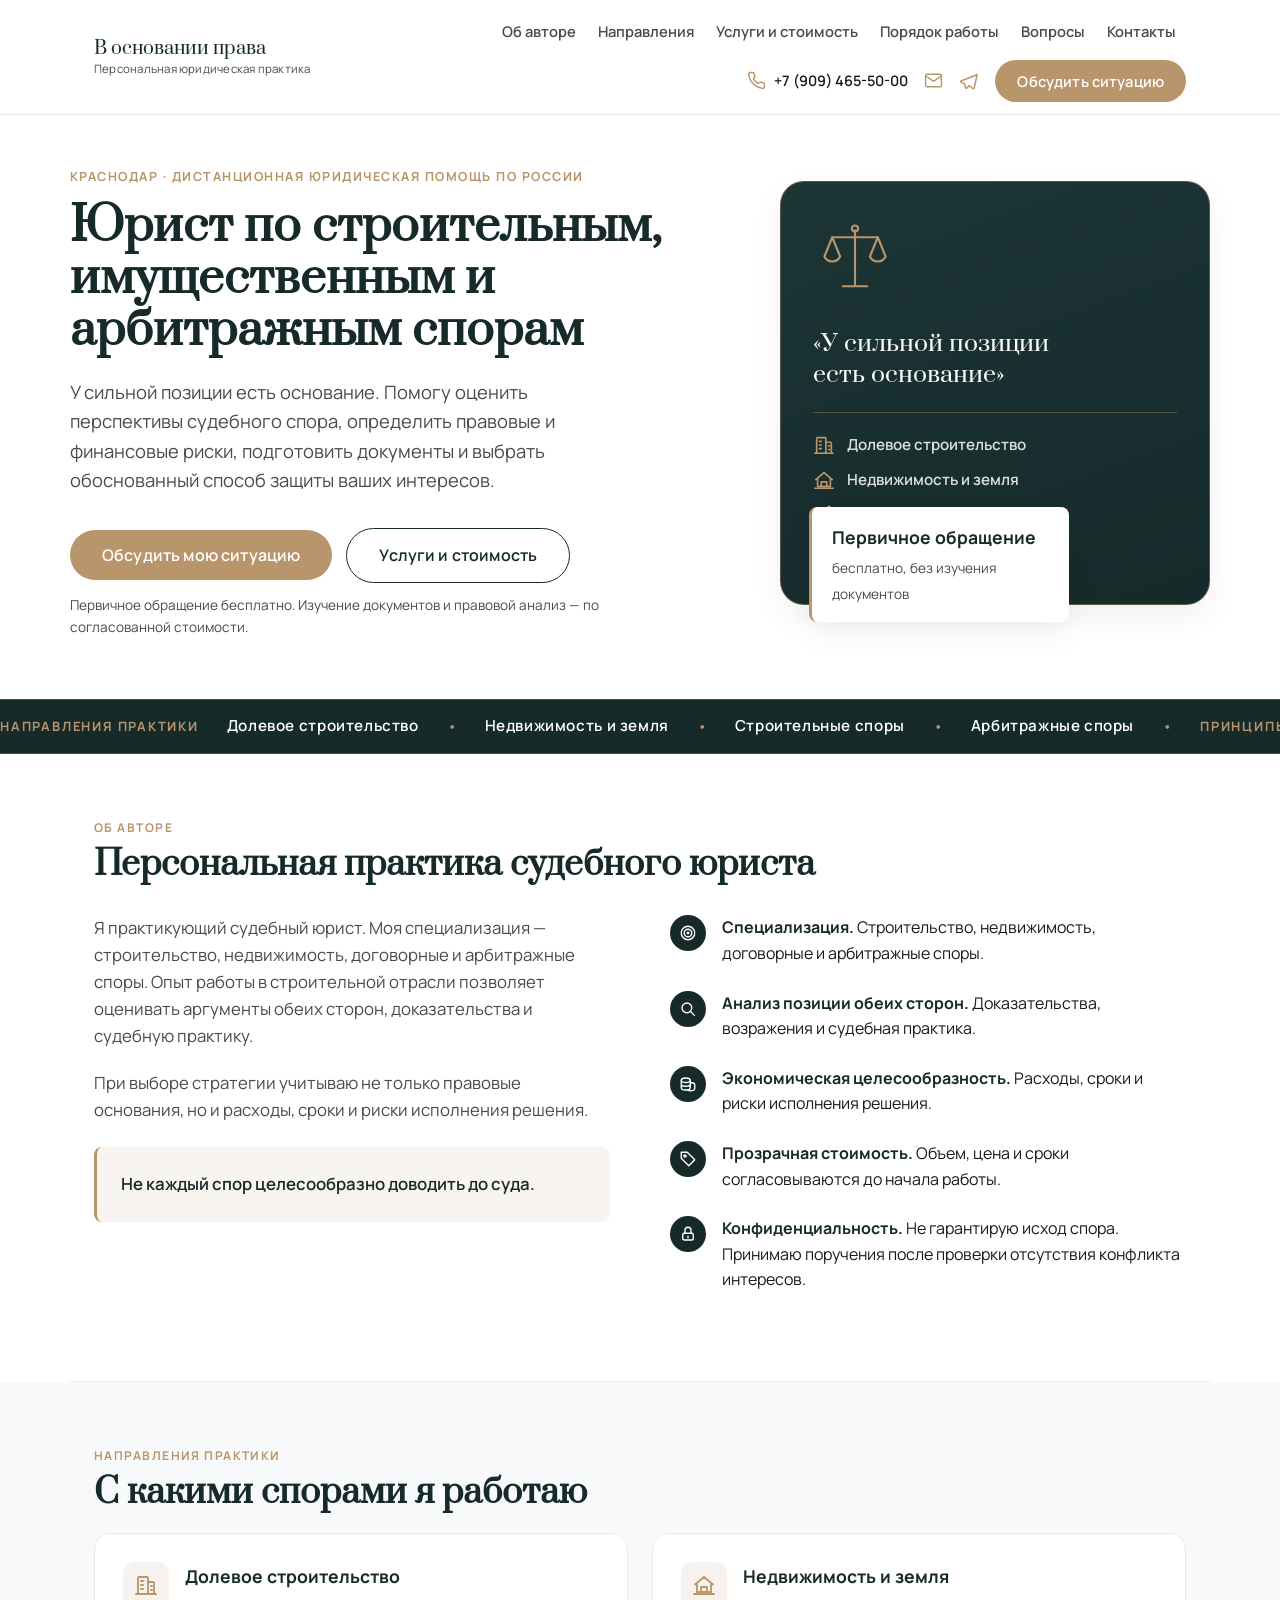
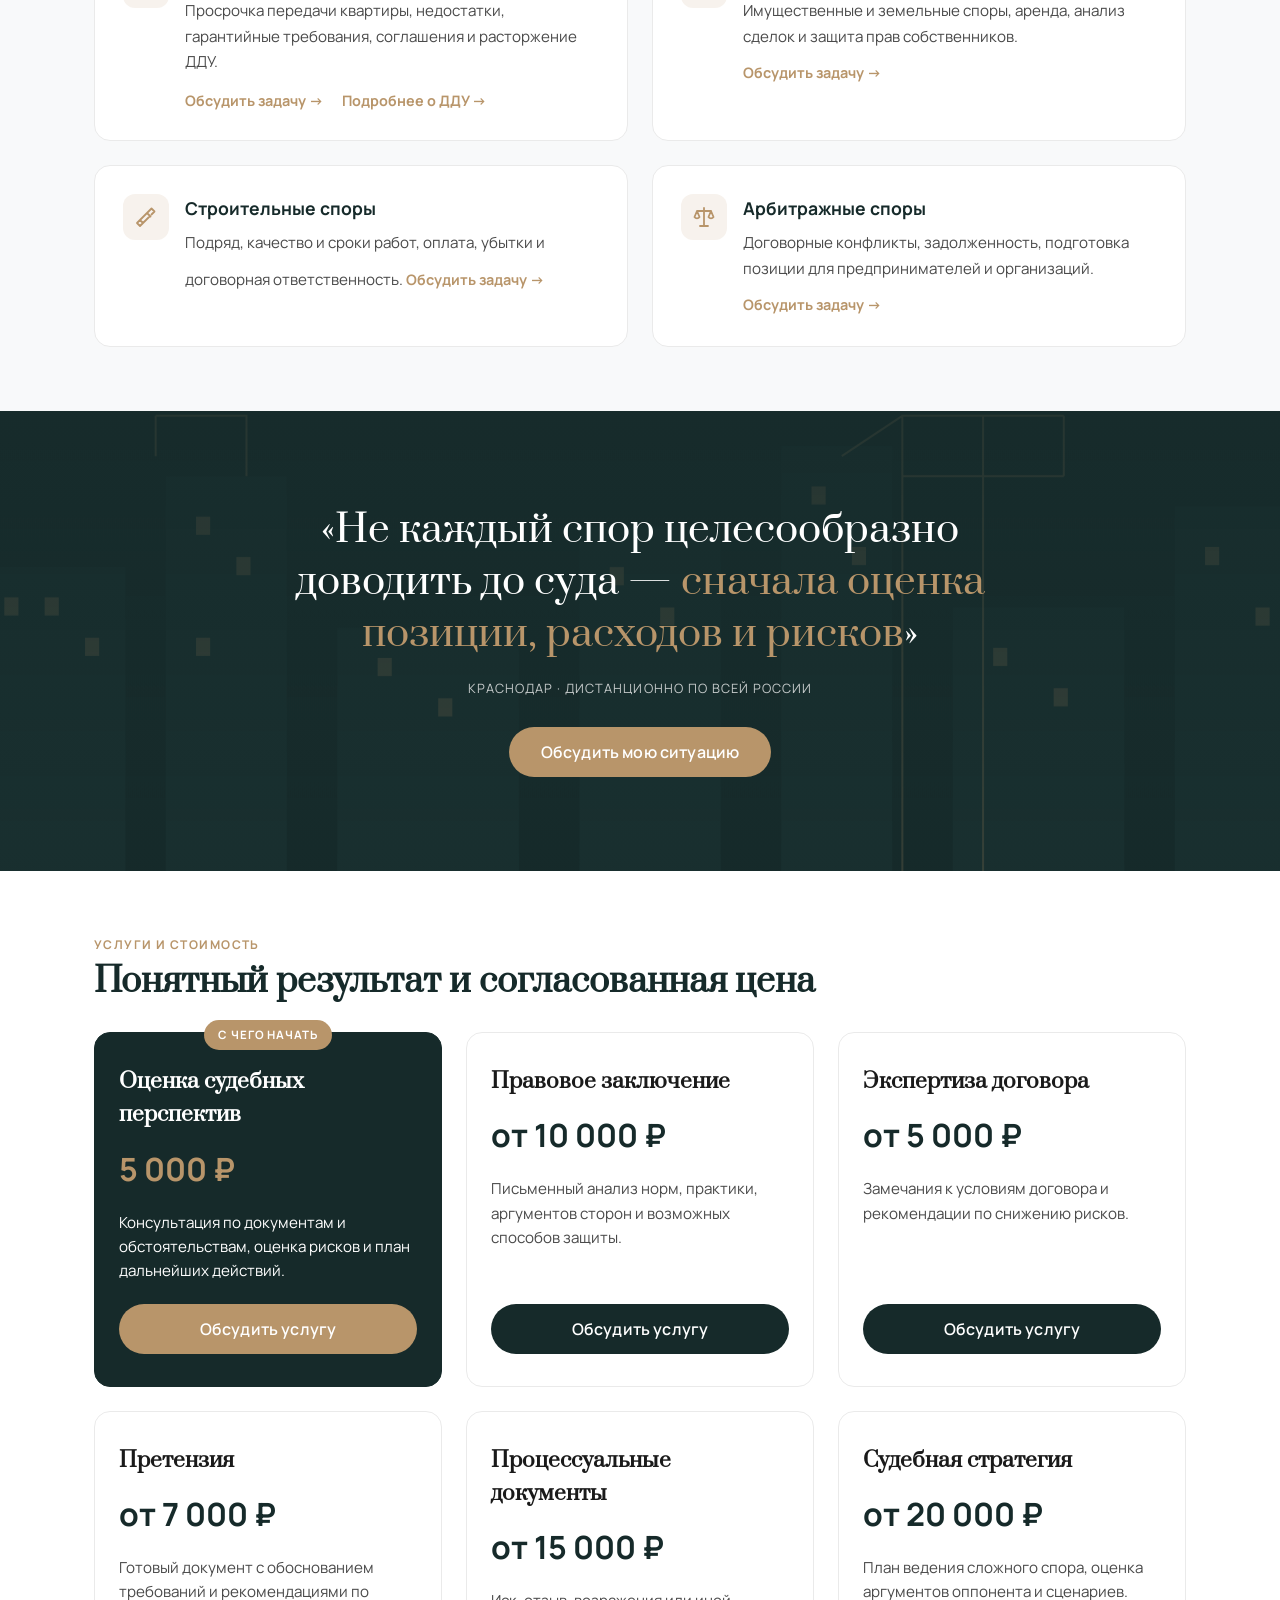
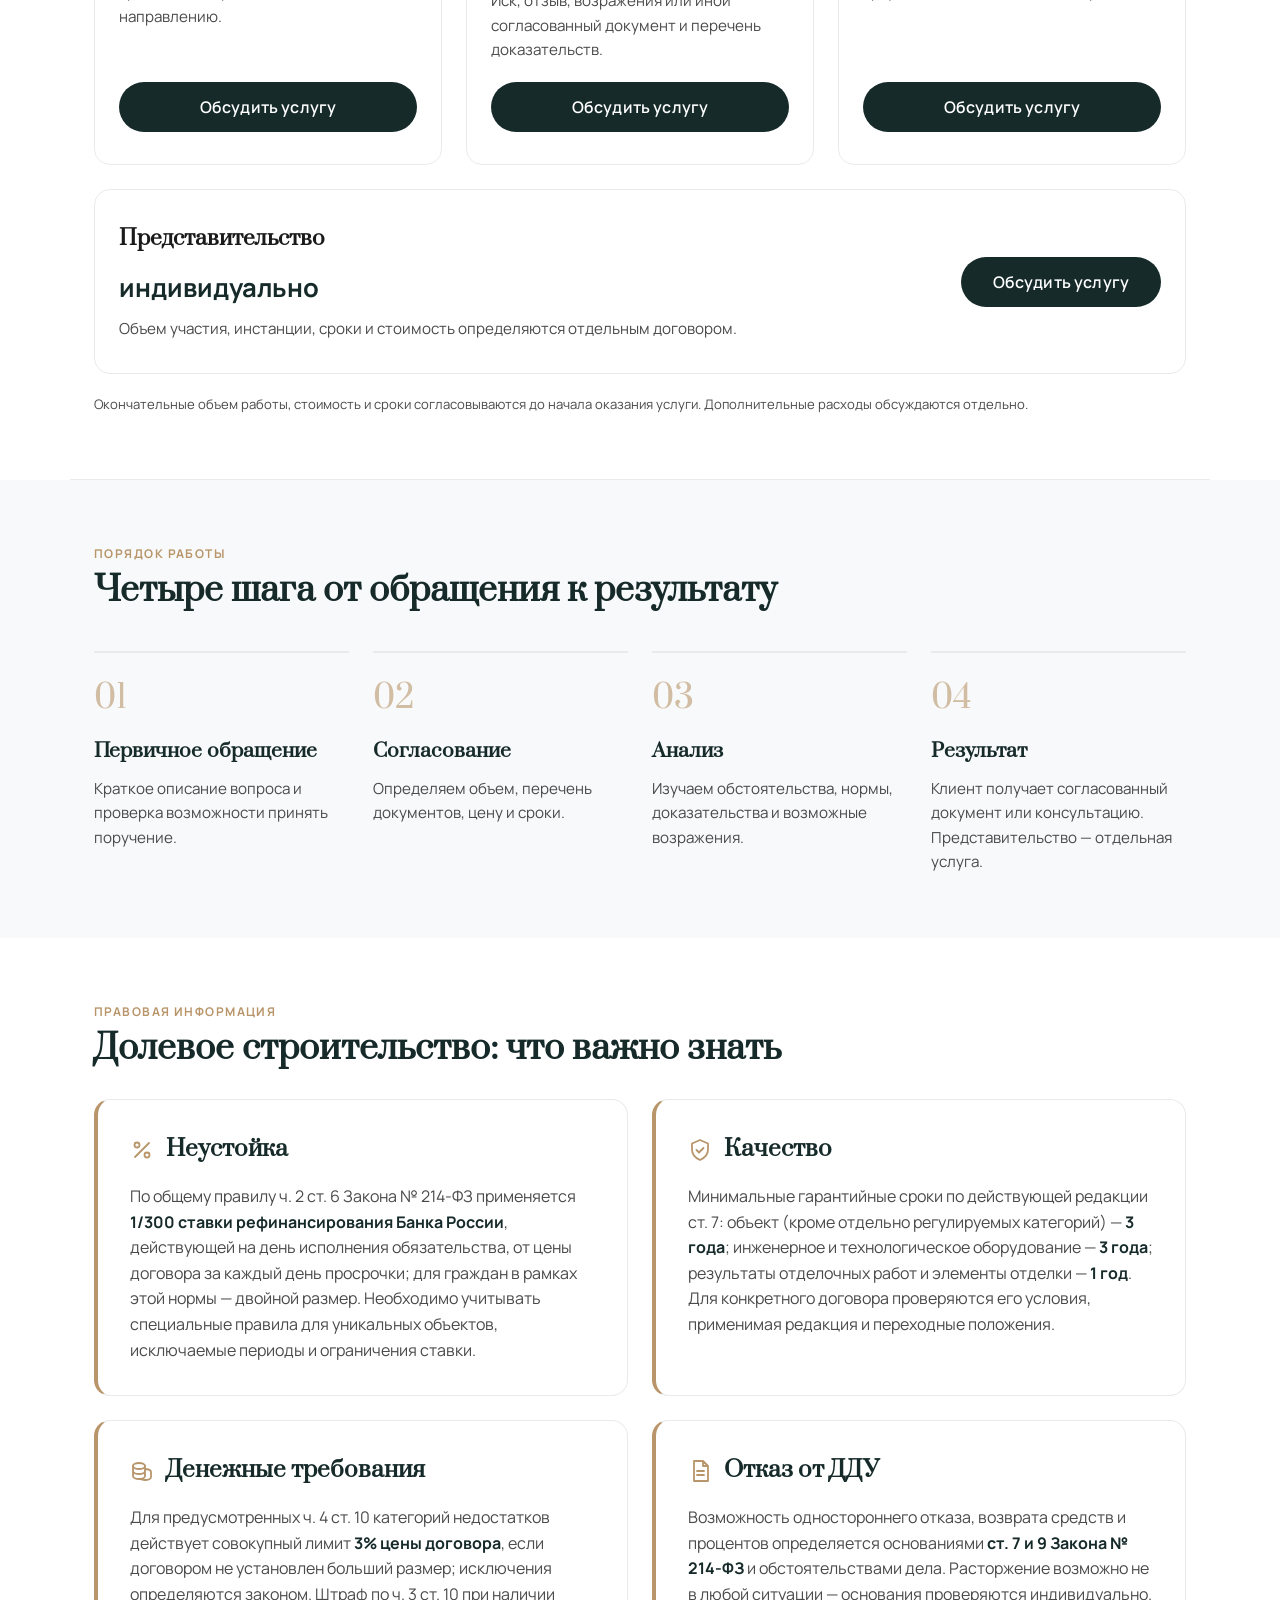
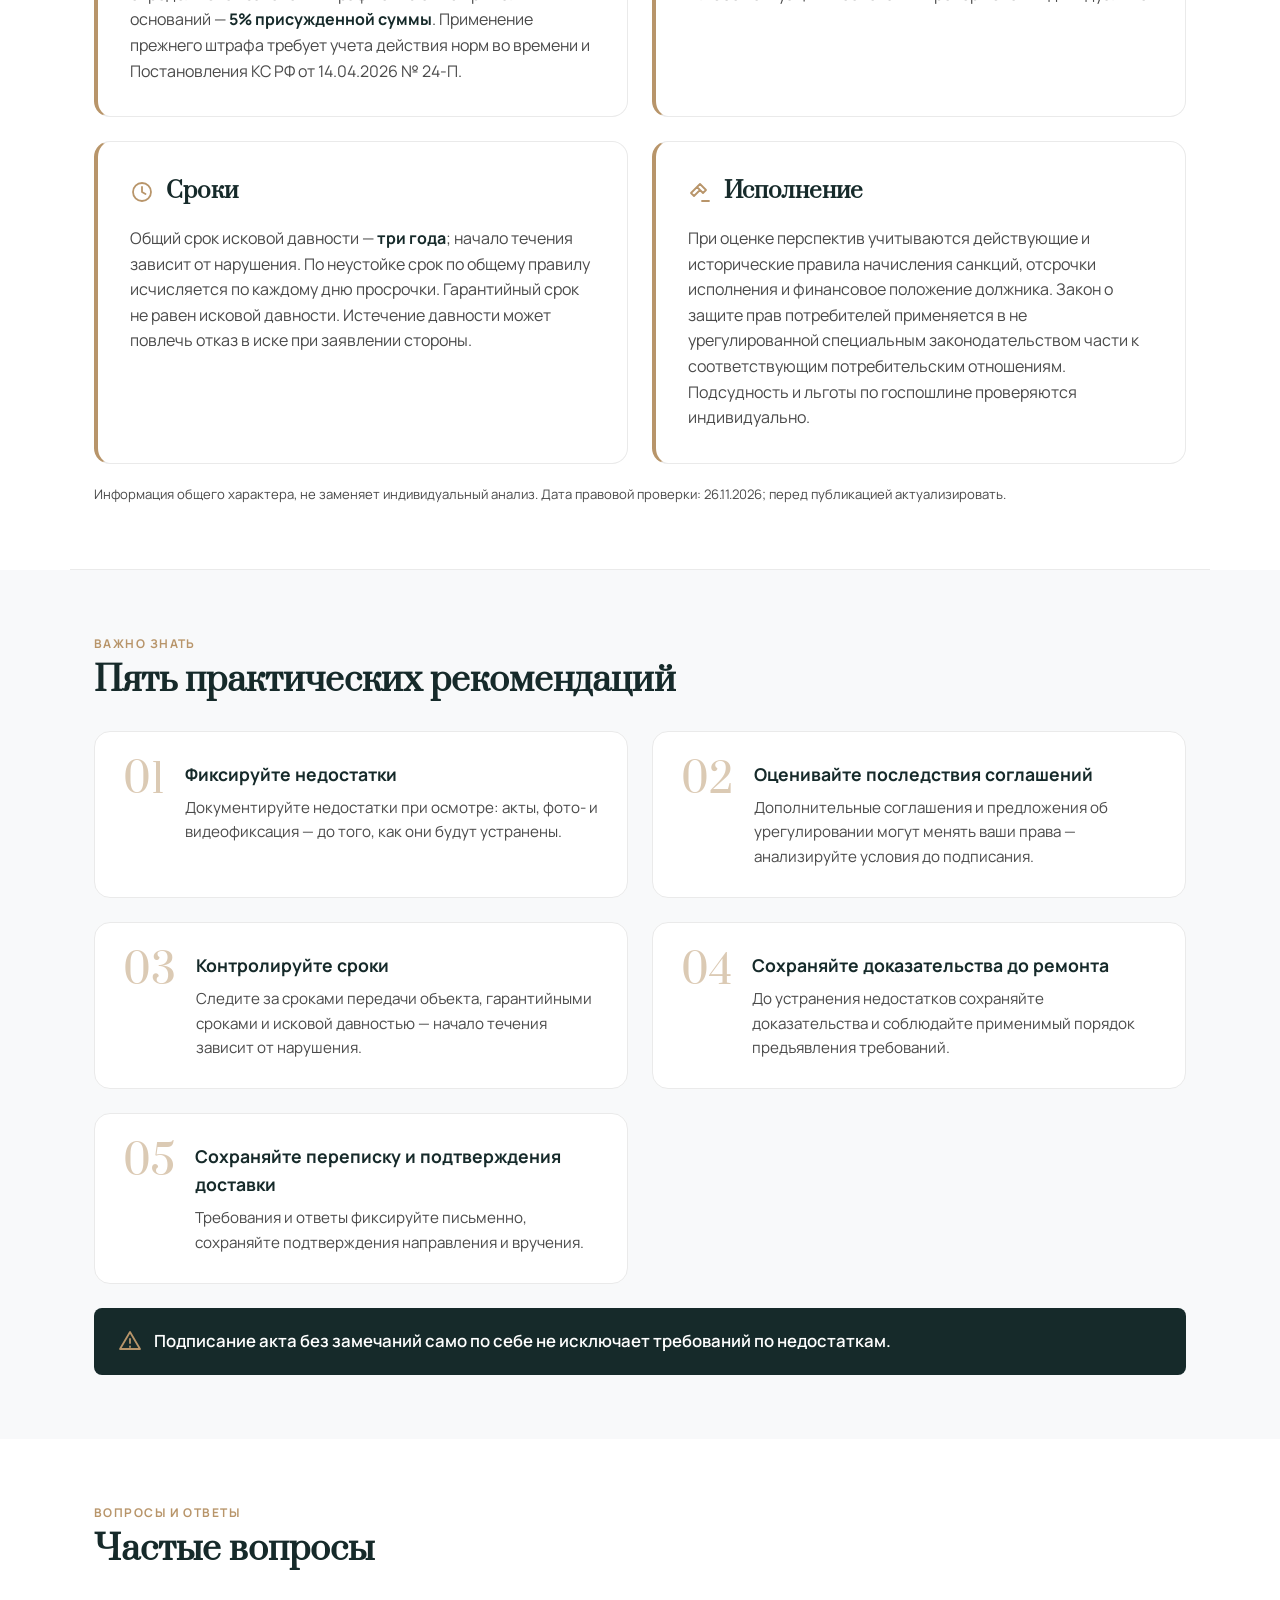
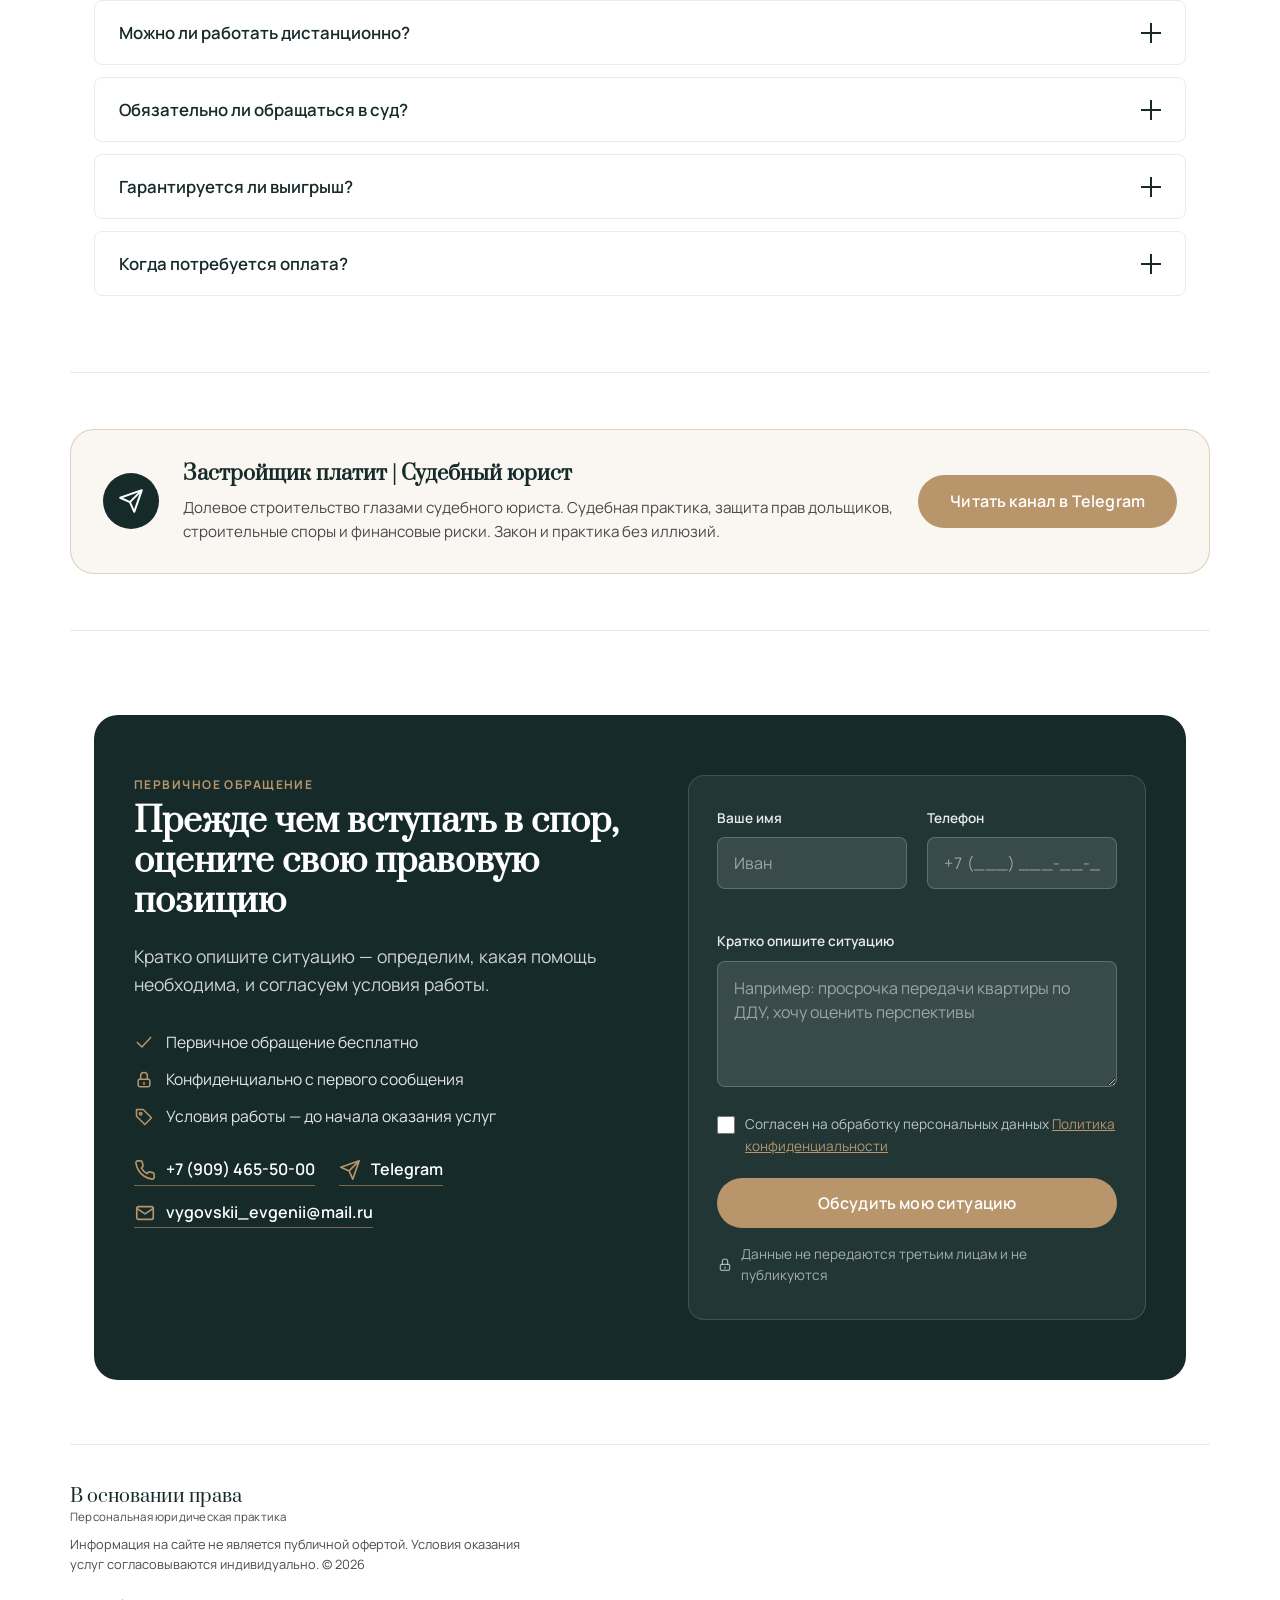
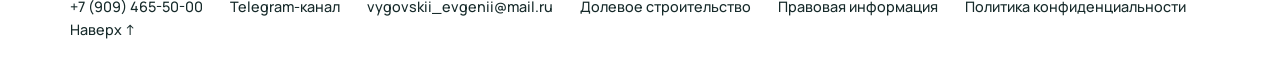
==== commit a7fea0a5: "fix after testing" ====
--- a/index.html
+++ b/index.html
@@ -3,28 +3,33 @@
   <head>
     <meta charset="UTF-8" />
     <meta name="viewport" content="width=device-width, initial-scale=1.0" />
-    <title>Споры с застройщиком в Краснодаре и крае | Юридическая поддержка дольщиков | 214-ФЗ</title>
+    <title>
+      Юрист по строительным, имущественным и арбитражным спорам | Краснодар — В
+      основании права
+    </title>
     <meta
       name="description"
-      content="Команда юристов по спорам с застройщиками в Краснодаре и Краснодарском крае. Взыскание неустойки по 214-ФЗ, расторжение ДДУ, устранение недостатков новостройки. Судебная практика Кубани. Бесплатный анализ шансов."
+      content="Персональная юридическая практика: строительные, имущественные и арбитражные споры. Краснодар, дистанционная помощь по России. Оценка перспектив спора, правовые заключения, претензии, процессуальные документы. Первичное обращение бесплатно."
     />
-    <meta
-      name="keywords"
-      content="споры с застройщиком Краснодар, юрист по застройщикам Краснодарский край, взыскание неустойки ДДУ Краснодар, 214-ФЗ Краснодар, качество квартиры новостройка Краснодар, команда юристов дольщики Кубань"
+    <link
+      rel="canonical"
+      href="https://francuz2009.github.io/lawyer-landing/"
     />
-    <link rel="canonical" href="https://v-legal.ru/" />
 
     <meta property="og:type" content="website" />
     <meta
       property="og:title"
-      content="Команда юристов по спорам с застройщиками | Краснодар и Краснодарский край"
+      content="В основании права — персональная юридическая практика | Краснодар"
     />
     <meta
       property="og:description"
-      content="Знаем аргументы кубанских застройщиков изнутри. Взыскание неустойки и устранение недостатков новостроек в Краснодаре, Сочи, Анапе и крае."
+      content="Юрист по строительным, имущественным и арбитражным спорам. Оценка перспектив, правовых и финансовых рисков. Дистанционная юридическая помощь по России."
     />
-    <meta property="og:image" content="https://v-legal.ru/og-image.jpg" />
-    <meta property="og:url" content="https://v-legal.ru/" />
+    <meta
+      property="og:url"
+      content="https://francuz2009.github.io/lawyer-landing/"
+    />
+    <meta name="twitter:card" content="summary" />
 
     <link rel="preconnect" href="https://fonts.googleapis.com" />
     <link rel="preconnect" href="https://fonts.gstatic.com" crossorigin />
@@ -34,6 +39,21 @@
     />
 
     <link rel="stylesheet" href="styles/style.css" />
+    <noscript>
+      <style>
+        [data-rv],
+        [data-rv-left],
+        [data-rv-right],
+        [data-rv-zoom],
+        [data-hero] {
+          opacity: 1 !important;
+          transform: none !important;
+        }
+        .marquee-track {
+          animation: none !important;
+        }
+      </style>
+    </noscript>
 
     <script type="application/ld+json">
       {
@@ -41,54 +61,46 @@
         "@graph": [
           {
             "@type": "LegalService",
-            "name": "Юридическая поддержка дольщиков в Краснодаре и Краснодарском крае",
-            "description": "Команда юристов по спорам с застройщиками. Взыскание неустойки по 214-ФЗ, расторжение ДДУ, устранение недостатков новостроек. Судебная практика в Краснодарском краевом суде, Сочи, Анапе, Новороссийске.",
-            "areaServed": ["Краснодар", "Краснодарский край", "Сочи", "Анапа", "Новороссийск", "Армавир", "RU"],
-            "priceRange": "от 5000 RUB",
-            "telephone": "+74950000000",
-            "email": "info@v-legal.ru"
+            "name": "В основании права — персональная юридическая практика",
+            "description": "Судебный юрист: строительство, недвижимость, договорные и арбитражные споры. Оценка перспектив судебного спора, правовые заключения, экспертиза договоров, претензии, процессуальные документы, судебная стратегия.",
+            "areaServed": ["Краснодар", "RU"],
+            "telephone": "+79094655000",
+            "email": "vygovskii_evgenii@mail.ru",
+            "url": "https://francuz2009.github.io/lawyer-landing/"
           },
           {
             "@type": "FAQPage",
             "mainEntity": [
               {
                 "@type": "Question",
-                "name": "Работаете ли вы со спорами с застройщиками в Краснодаре и крае?",
+                "name": "Можно ли работать дистанционно?",
                 "acceptedAnswer": {
                   "@type": "Answer",
-                  "text": "Да. Мы ведём дела в Краснодарском краевом суде, районных судах Краснодара, Сочи, Анапы, Новороссийска и Армавира. Знаем практику кубанских застройщиков — ССК, Dogma, «Точно», «Метрикс Development», «Кубанская строительная компания»."
+                  "text": "Да, для консультаций, анализа и подготовки документов; участие в суде согласуется отдельно."
                 }
               },
               {
                 "@type": "Question",
-                "name": "Что делать, если застройщик банкротится в Краснодарском крае?",
+                "name": "Обязательно ли обращаться в суд?",
                 "acceptedAnswer": {
                   "@type": "Answer",
-                  "text": "Это не тупик. У нас есть опыт включения требований дольщиков в реестр кредиторов в Арбитражном суде Краснодарского края. Даже при банкротстве можно вернуть деньги или получить квартиру через Фонд защиты прав дольщиков."
+                  "text": "Нет, возможны переговоры и досудебное урегулирование."
                 }
               },
               {
                 "@type": "Question",
-                "name": "Правда ли, что суды по 214-ФЗ в Краснодаре длятся годами?",
+                "name": "Гарантируется ли выигрыш?",
                 "acceptedAnswer": {
                   "@type": "Answer",
-                  "text": "Только если тянуть время. Мы выбираем агрессивную стратегию с учётом загрузки Краснодарского краевого суда, чтобы сократить сроки до 2–4 месяцев."
+                  "text": "Нет, результат зависит от обстоятельств и оценки суда."
                 }
               },
               {
                 "@type": "Question",
-                "name": "Какой срок исковой давности по спорам с застройщиком?",
+                "name": "Когда потребуется оплата?",
                 "acceptedAnswer": {
                   "@type": "Answer",
-                  "text": "Общий срок исковой давности — 3 года. По качеству квартиры срок течёт с момента передачи, по неустойке — с даты, указанной в ДДУ."
-                }
-              },
-              {
-                "@type": "Question",
-                "name": "Можно ли взыскать деньги, если я уже сделал ремонт за свой счёт?",
-                "acceptedAnswer": {
-                  "@type": "Answer",
-                  "text": "Да, при условии сохранения доказательств: акта о недостатках, чеков, договоров с подрядчиками, фото- и видеофиксации. В Краснодарском крае суды принимают такие доказательства при грамотной экспертизе."
+                  "text": "После согласования объема, цены и порядка оплаты."
                 }
               }
             ]
@@ -98,416 +110,1411 @@
     </script>
   </head>
   <body>
-    <!-- HEADER -->
-    <header class="container site-header">
-      <a href="/" class="logo"
-        >Юридическая поддержка дольщиков |<span> Краснодар и край</span></a
-      >
-      <div class="header-right">
-        <div class="contacts">
-          <a href="tel:+74950000000">+7 (495) 000-00-00</a>
-          <a href="mailto:info@v-legal.ru">info@v-legal.ru</a>
-        </div>
-        <button
-          class="btn-primary btn-accent open-popup-btn"
-          aria-haspopup="dialog"
-          aria-expanded="false"
-        >
-          Бесплатный анализ шансов
+    <svg
+      xmlns="http://www.w3.org/2000/svg"
+      style="display: none"
+      aria-hidden="true"
+    >
+      <symbol id="i-building" viewBox="0 0 24 24">
+        <path
+          d="M4 21V5a1 1 0 0 1 1-1h8a1 1 0 0 1 1 1v16M14 9h5a1 1 0 0 1 1 1v11M2 21h20M7 8h2M7 12h2M7 16h2M17 13h1M17 17h1"
+        />
+      </symbol>
+      <symbol id="i-land" viewBox="0 0 24 24">
+        <path d="M3 11.5 12 4l9 7.5M5 10v9h14v-9M9 19v-5h6v5M2 21h20" />
+      </symbol>
+      <symbol id="i-tools" viewBox="0 0 24 24">
+        <path
+          d="m14.5 6.5 3-3 3 3-3 3M13 8 3 18l3 3L16 11M13 8l3.5 3.5M13 8l1.5-1.5M6 15l3 3"
+        />
+      </symbol>
+      <symbol id="i-scales" viewBox="0 0 24 24">
+        <path
+          d="M12 3v18M8 21h8M12 6h7M12 6H5M5 6l-2.5 6a3 3 0 0 0 5 0L5 6ZM19 6l-2.5 6a3 3 0 0 0 5 0L19 6Z"
+        />
+      </symbol>
+      <symbol id="i-search" viewBox="0 0 24 24">
+        <circle cx="10.5" cy="10.5" r="6.5" />
+        <path d="m15.5 15.5 5 5" />
+      </symbol>
+      <symbol id="i-target" viewBox="0 0 24 24">
+        <circle cx="12" cy="12" r="9" />
+        <circle cx="12" cy="12" r="5" />
+        <circle cx="12" cy="12" r="1" />
+      </symbol>
+      <symbol id="i-coins" viewBox="0 0 24 24">
+        <ellipse cx="9" cy="7" rx="6" ry="3" />
+        <path
+          d="M3 7v5c0 1.66 2.69 3 6 3s6-1.34 6-3V7M3 12v5c0 1.66 2.69 3 6 3s6-1.34 6-3v-5M15 10c3.03.15 6 1.42 6 3v5c0 1.66-2.69 3-6 3-2.02 0-3.8-.5-4.9-1.25"
+        />
+      </symbol>
+      <symbol id="i-tag" viewBox="0 0 24 24">
+        <path d="M3 3h8l10 10-8 8L3 11V3Z" />
+        <circle cx="8" cy="8" r="1.5" />
+      </symbol>
+      <symbol id="i-lock" viewBox="0 0 24 24">
+        <rect x="5" y="11" width="14" height="9" rx="2" />
+        <path d="M8 11V7a4 4 0 0 1 8 0v4M12 15v2" />
+      </symbol>
+      <symbol id="i-doc" viewBox="0 0 24 24">
+        <path d="M6 2h9l5 5v15H6V2ZM15 2v5h5M9 12h7M9 16h7" />
+      </symbol>
+      <symbol id="i-clock" viewBox="0 0 24 24">
+        <circle cx="12" cy="12" r="9" />
+        <path d="M12 7v5l3.5 2" />
+      </symbol>
+      <symbol id="i-shield" viewBox="0 0 24 24">
+        <path
+          d="M12 2 4 5.5v6c0 5 3.5 8.5 8 10.5 4.5-2 8-5.5 8-10.5v-6L12 2Z"
+        />
+        <path d="m8.5 12 2.5 2.5 4.5-4.5" />
+      </symbol>
+      <symbol id="i-alert" viewBox="0 0 24 24">
+        <path d="M12 3 2 20h20L12 3ZM12 10v4M12 17.5v.5" />
+      </symbol>
+      <symbol id="i-pen" viewBox="0 0 24 24">
+        <path d="m14 5 5 5L8 21H3v-5L14 5ZM12 7l5 5M3 21h18" />
+      </symbol>
+      <symbol id="i-mail" viewBox="0 0 24 24">
+        <rect x="3" y="5" width="18" height="14" rx="2" />
+        <path d="m3 7 9 6 9-6" />
+      </symbol>
+      <symbol id="i-check" viewBox="0 0 24 24">
+        <path d="m4 12.5 5.5 5.5L20 6.5" />
+      </symbol>
+      <symbol id="i-gavel" viewBox="0 0 24 24">
+        <path
+          d="m9 7 6 6M12 4l6 6M9 7l3-3M15 13l3-3M9 7l-6 6 3 3 6-6M14 21h7"
+        />
+      </symbol>
+      <symbol id="i-percent" viewBox="0 0 24 24">
+        <path d="M19 5 5 19" />
+        <circle cx="7" cy="7" r="2.5" />
+        <circle cx="17" cy="17" r="2.5" />
+      </symbol>
+      <symbol id="i-phone" viewBox="0 0 24 24">
+        <path
+          d="M22 16.9v3a2 2 0 0 1-2.2 2 19.8 19.8 0 0 1-8.6-3.1 19.5 19.5 0 0 1-6-6A19.8 19.8 0 0 1 2.1 4.2 2 2 0 0 1 4.1 2h3a2 2 0 0 1 2 1.7c.13.96.36 1.9.7 2.8a2 2 0 0 1-.45 2.1L8.1 9.9a16 16 0 0 0 6 6l1.3-1.3a2 2 0 0 1 2.1-.45c.9.34 1.84.57 2.8.7A2 2 0 0 1 22 16.9Z"
+        />
+      </symbol>
+      <symbol id="i-send" viewBox="0 0 24 24">
+        <path d="m22 2-7 20-4-9-9-4 20-7ZM22 2 11 13" />
+      </symbol>
+      <symbol id="i-route" viewBox="0 0 24 24">
+        <circle cx="6" cy="19" r="2.5" />
+        <circle cx="18" cy="5" r="2.5" />
+        <path d="M8.5 19H15a3.5 3.5 0 0 0 0-7H9a3.5 3.5 0 0 1 0-7h6.5" />
+      </symbol>
+    </svg>
+
+    <div class="scroll-progress" aria-hidden="true"></div>
+    <a class="skip-link" href="#main">К основному содержимому</a>
+
+    <header class="site-header" id="top">
+      <div class="container header-inner">
+        <a href="#top" class="logo">
+          <span class="logo-main">В основании права</span>
+          <span class="logo-sub">Персональная юридическая практика</span>
+        </a>
+
+        <button class="burger-btn" aria-label="Меню" aria-expanded="false">
+          <span class="burger-line"></span>
+          <span class="burger-line"></span>
+          <span class="burger-line"></span>
         </button>
+
+        <div class="mobile-menu-wrapper">
+          <nav class="site-nav">
+            <a href="#about" class="nav-link">Об авторе</a>
+            <a href="#practice" class="nav-link">Направления</a>
+            <a href="#services" class="nav-link">Услуги и стоимость</a>
+            <a href="#process" class="nav-link">Порядок работы</a>
+            <a href="#faq" class="nav-link">Вопросы</a>
+            <a href="#contacts" class="nav-link">Контакты</a>
+          </nav>
+
+          <div class="header-inner__info-unit">
+            <a href="tel:+79094655000" class="contact-phone">
+              <svg
+                class="icon-svg"
+                viewBox="0 0 24 24"
+                fill="none"
+                stroke="currentColor"
+                stroke-width="1.8"
+                stroke-linecap="round"
+                stroke-linejoin="round"
+              >
+                <path
+                  d="M22 16.92v3a2 2 0 0 1-2.18 2 19.79 19.79 0 0 1-8.63-3.07 19.5 19.5 0 0 1-6-6 19.79 19.79 0 0 1-3.07-8.67A2 2 0 0 1 4.11 2h3a2 2 0 0 1 2 1.72 12.84 12.84 0 0 0 .7 2.81 2 2 0 0 1-.45 2.11L8.09 9.91a16 16 0 0 0 6 6l1.27-1.27a2 2 0 0 1 2.11-.45 12.84 12.84 0 0 0 2.81.7A2 2 0 0 1 22 16.92z"
+                />
+              </svg>
+              <span>+7 (909) 465-50-00</span>
+            </a>
+            <a href="mailto:vygovskii_evgenii@mail.ru" class="contact-mail">
+              <svg
+                class="icon-svg"
+                viewBox="0 0 24 24"
+                fill="none"
+                stroke="currentColor"
+                stroke-width="1.8"
+                stroke-linecap="round"
+                stroke-linejoin="round"
+              >
+                <path
+                  d="M4 4h16c1.1 0 2 .9 2 2v12c0 1.1-.9 2-2 2H4c-1.1 0-2-.9-2-2V6c0-1.1.9-2 2-2z"
+                />
+                <polyline points="22,6 12,13 2,6" />
+              </svg>
+              <span>vygovskii_evgenii@mail.ru</span>
+            </a>
+            <a
+              href="https://t.me/JuristConsultingLaw214FZ"
+              class="contact-tg"
+              aria-label="Telegram"
+            >
+              <svg
+                class="icon-svg"
+                viewBox="0 0 24 24"
+                fill="none"
+                stroke="currentColor"
+                stroke-width="1.8"
+                stroke-linecap="round"
+                stroke-linejoin="round"
+              >
+                <path
+                  d="M21.5 4.5l-19 7.5c-.8.3-.8 1.4 0 1.7l4 1.5 1.5 5c.2.6 1 .8 1.4.3l2.6-2.9 4.5 3.4c.6.4 1.4.1 1.6-.6l3.5-15c.2-.8-.6-1.5-1.1-.9z"
+                />
+              </svg>
+            </a>
+            <button class="btn-primary btn-accent open-popup-btn">
+              Обсудить ситуацию
+            </button>
+          </div>
+        </div>
       </div>
     </header>
 
-    <!-- HERO -->
-    <section class="container hero">
-      <div class="hero-content">
-        <h1>
-          Застройщик в Краснодаре нарушил ваши права? Мы знаем, как заставить его ответить.
-        </h1>
-        <p class="sub">
-          Команда юристов с опытом работы в строительной отрасли Кубани. Ведём
-          дела против застройщиков Краснодара, Сочи, Анапы и края. Понимаем
-          логику кубанских девелоперов изнутри.
-        </p>
-        <div class="hero-utp">
-          <div class="utp-item">
-            <span class="icon">🏛️</span>
-            <span
-              >Знаем «скелеты в шкафу» кубанских застройщиков: ССК, Dogma,
-              «Точно», «Метрикс Development», «Кубанская строительная
-              компания».</span
+    <main id="main">
+      <section class="container hero">
+        <div class="hero-content">
+          <p class="hero-eyebrow" data-hero="1">
+            Краснодар · Дистанционная юридическая помощь по России
+          </p>
+          <h1 data-hero="1">
+            Юрист по строительным, имущественным и арбитражным спорам
+          </h1>
+          <p class="sub" data-hero="2">
+            У сильной позиции есть основание. Помогу оценить перспективы
+            судебного спора, определить правовые и финансовые риски, подготовить
+            документы и выбрать обоснованный способ защиты ваших интересов.
+          </p>
+          <div class="hero-actions" data-hero="3">
+            <button class="btn-primary btn-accent open-popup-btn">
+              Обсудить мою ситуацию
+            </button>
+            <a href="#services" class="btn-primary btn-ghost"
+              >Услуги и стоимость</a
             >
           </div>
-          <div class="utp-item">
-            <span class="icon">⚖️</span>
-            <span
-              >Узкая специализация: только 214-ФЗ, гарантийные сроки и качество
-              новостроек в Краснодарском крае.</span
+          <p class="hero-note" data-hero="4">
+            Первичное обращение бесплатно. Изучение документов и правовой анализ
+            — по согласованной стоимости.
+          </p>
+        </div>
+        <div class="hero-panel" data-hero="5">
+          <svg class="hero-emblem" viewBox="0 0 96 96" aria-hidden="true">
+            <g
+              fill="none"
+              stroke="#b8956a"
+              stroke-width="2.4"
+              stroke-linecap="round"
+              stroke-linejoin="round"
             >
-          </div>
-          <div class="utp-item">
-            <span class="icon">📋</span>
-            <span
-              >Гонорар успеха или рассрочка: берём только те дела, где видим
-              реальную перспективу в судах Кубани.</span
-            >
-          </div>
-        </div>
-        <button class="btn-primary btn-accent open-popup-btn">
-          Получить прогноз по моему делу →
-        </button>
-      </div>
-      <div class="hero-image">
-        <div class="placeholder" role="img" aria-label="Фотография команды юристов">
-          <span
-            >Место для фото команды<br />в деловом стиле</span
-          >
-        </div>
-        <div class="hero-badge">
-          <strong>20+ лет практики</strong>
-          <span>в сфере недвижимости и строительства на Кубани</span>
-        </div>
-      </div>
-    </section>
-
-    <!-- TRIGGERS -->
-    <section class="section bg-alt">
-      <div class="container">
-        <div class="section-label">Знакомая ситуация</div>
-        <h2 class="section-title">
-          Спор с застройщиком в Краснодарском крае — это всегда одно и то же
-        </h2>
-        <ul class="triggers-list">
-          <li>
-            <span class="emoji">❌</span>
-            <div>
-              <strong>Отписки вместо ответа</strong> На претензии приходят
-              формальные письма, а сроки затягиваются.
-            </div>
-          </li>
-          <li>
-            <span class="emoji">🏚️</span>
-            <div>
-              <strong>Кривые стены и щели</strong> Застройщик отказывается
-              признавать недостатки или предлагает «косметический» ремонт.
-            </div>
-          </li>
-          <li>
-            <span class="emoji">📆</span>
-            <div>
-              <strong>Просрочка сдачи</strong> Дом построен, но ключи не дают, а
-              неустойку предлагают по заниженной ставке.
-            </div>
-          </li>
-          <li>
-            <span class="emoji">💸</span>
-            <div>
-              <strong>Страх судебных издержек</strong> Кажется, что адвокаты и
-              экспертизы съедят больше, чем вы получите.
-            </div>
-          </li>
-        </ul>
-        <div class="trigger-result">
-          <span>💡</span> Хватит гадать. Нужен холодный расчёт рисков с двух
-          сторон — вашей и кубанского застройщика.
-        </div>
-      </div>
-    </section>
-
-    <!-- EXPERTISE -->
-    <section class="container section">
-      <div class="section-label">Наше преимущество</div>
-      <h2 class="section-title">
-        Почему мы видим спор иначе, чем обычный юрист?
-      </h2>
-      <div class="expertise-grid">
-        <div class="left">
-          <p>
-            Мы не просто изучали 214-ФЗ по учебникам. Наша команда много лет
-            работала внутри строительной системы Краснодарского края — в
-            девелоперских компаниях и юридических службах кубанских
-            застройщиков. Мы знаем, какие аргументы реально пугают их
-            юридический отдел.
-          </p>
-          <p>
-            Поэтому при анализе вашей ситуации мы оцениваем её не только с
-            позиции клиента, но и моделируем ответные ходы оппонента — с учётом
-            практики Краснодарского краевого суда.
-          </p>
-          <div class="expertise-conclusion">
-            Это даёт возможность ещё до суда определить слабые места позиции
-            застройщика и выбрать стратегию, которая сэкономит вам нервы и
-            деньги.
-          </div>
-        </div>
-        <div class="right">
-          <ul>
+              <path d="M48 14v62M34 78h28M48 22h26M48 22H22" />
+              <path
+                d="M22 22l-9 22a10 10 0 0 0 18 0l-9-22ZM74 22l-9 22a10 10 0 0 0 18 0l-9-22Z"
+              />
+              <circle cx="48" cy="12" r="3.5" />
+            </g>
+          </svg>
+          <p class="hero-quote">«У сильной позиции есть&nbsp;основание»</p>
+          <ul class="hero-directions">
             <li>
-              <span class="icon">🔍</span> Знаем, как кубанский застройщик
-              формирует доказательную базу, чтобы законно отказать вам.
+              <a href="ddu.html"
+                ><svg class="icon-svg" aria-hidden="true">
+                  <use href="#i-building" /></svg
+                >Долевое строительство</a
+              >
             </li>
             <li>
-              <span class="icon">🧪</span> Понимаем, какие строительные
-              экспертизы они заказывают и как их грамотно оспорить в судах
-              Краснодара.
+              <a href="#practice"
+                ><svg class="icon-svg" aria-hidden="true">
+                  <use href="#i-land" /></svg
+                >Недвижимость и земля</a
+              >
             </li>
             <li>
-              <span class="icon">⏳</span> Видим, какую тактику они используют,
-              чтобы затянуть время до мирового соглашения.
+              <a href="#practice"
+                ><svg class="icon-svg" aria-hidden="true">
+                  <use href="#i-tools" /></svg
+                >Строительные споры</a
+              >
+            </li>
+            <li>
+              <a href="#practice"
+                ><svg class="icon-svg" aria-hidden="true">
+                  <use href="#i-scales" /></svg
+                >Арбитражные споры</a
+              >
             </li>
           </ul>
+          <div class="hero-badge">
+            <strong>Первичное обращение</strong>
+            <span>бесплатно, без изучения документов</span>
+          </div>
+        </div>
+      </section>
+
+      <div
+        class="marquee-band"
+        aria-label="Направления практики и принципы работы"
+      >
+        <div class="marquee-track">
+          <span class="marquee-item lead">Направления практики</span>
+          <span class="marquee-item">Долевое строительство</span>
+          <span class="marquee-dot">•</span>
+          <span class="marquee-item">Недвижимость и земля</span>
+          <span class="marquee-dot">•</span>
+          <span class="marquee-item">Строительные споры</span>
+          <span class="marquee-dot">•</span>
+          <span class="marquee-item">Арбитражные споры</span>
+          <span class="marquee-dot">•</span>
+          <span class="marquee-item lead">Принципы работы</span>
+          <span class="marquee-item">Анализ позиции обеих сторон</span>
+          <span class="marquee-dot">•</span>
+          <span class="marquee-item">Экономическая целесообразность</span>
+          <span class="marquee-dot">•</span>
+          <span class="marquee-item">Прозрачная стоимость</span>
+          <span class="marquee-dot">•</span>
+          <span class="marquee-item">Конфиденциальность</span>
+          <span class="marquee-dot">•</span>
+          <span class="marquee-item lead">Направления практики</span>
+          <span class="marquee-item">Долевое строительство</span>
+          <span class="marquee-dot">•</span>
+          <span class="marquee-item">Недвижимость и земля</span>
+          <span class="marquee-dot">•</span>
+          <span class="marquee-item">Строительные споры</span>
+          <span class="marquee-dot">•</span>
+          <span class="marquee-item">Арбитражные споры</span>
+          <span class="marquee-dot">•</span>
+          <span class="marquee-item lead">Принципы работы</span>
+          <span class="marquee-item">Анализ позиции обеих сторон</span>
+          <span class="marquee-dot">•</span>
+          <span class="marquee-item">Экономическая целесообразность</span>
+          <span class="marquee-dot">•</span>
+          <span class="marquee-item">Прозрачная стоимость</span>
+          <span class="marquee-dot">•</span>
+          <span class="marquee-item">Конфиденциальность</span>
+          <span class="marquee-dot">•</span>
         </div>
       </div>
-    </section>
-
-    <!-- TASKS -->
-    <section class="section bg-alt">
-      <div class="container">
-        <div class="section-label">Специализация</div>
-        <h2 class="section-title">Что мы делаем в спорах с застройщиками Краснодарского края?</h2>
-        <div class="tasks-grid">
-          <div class="task-item">
-            <span class="icon">🚫</span>
-            <div>
-              <strong>Принуждаем к гарантийному ремонту</strong
-              ><span
-                >Заставляем устранять строительные недостатки капитально, а не
-                «замазывать» косметикой.</span
-              >
-            </div>
-          </div>
-          <div class="task-item">
-            <span class="icon">💰</span>
-            <div>
-              <strong>Возвращаем деньги по ДДУ</strong
-              ><span
-                >Расторгаем договор с выплатой полной стоимости и процентов за
-                пользование вашими средствами.</span
-              >
-            </div>
-          </div>
-          <div class="task-item">
-            <span class="icon">📆</span>
-            <div>
-              <strong>Взыскиваем неустойку за просрочку</strong
-              ><span
-                >Получаем законные проценты за каждый день, а не навязанную
-                «копеечную» выплату.</span
-              >
-            </div>
-          </div>
-          <div class="task-item">
-            <span class="icon">🛡️</span>
-            <div>
-              <strong>Удваиваем сумму взыскания</strong
-              ><span
-                >Добавляем компенсацию морального вреда и штраф 50% по закону о
-                защите прав потребителей.</span
-              >
-            </div>
-          </div>
-        </div>
-      </div>
-    </section>
-
-    <!-- STEPS -->
-    <section class="container section">
-      <div class="section-label">Процесс</div>
-      <h2 class="section-title">4 шага к защите ваших интересов в Краснодаре и крае</h2>
-      <div class="steps">
-        <div class="step">
-          <div class="num">01</div>
-          <h4>Анализ документов</h4>
-          <p>
-            Вы присылаете ДДУ, Акт приёма-передачи, переписку и фото. Мы оцениваем
-            перспективы без «воды».
-          </p>
-        </div>
-        <div class="step">
-          <div class="num">02</div>
-          <h4>Экспертиза позиции</h4>
-          <p>
-            Мы смотрим на дело глазами судьи Краснодарского краевого суда и
-            глазами застройщика. Даём точный прогноз сумм и сроков.
-          </p>
-        </div>
-        <div class="step">
-          <div class="num">03</div>
-          <h4>Стратегия</h4>
-          <p>
-            Вы получаете чёткий план: досудебная претензия или сразу иск, с
-            пошаговым расчётом расходов.
-          </p>
-        </div>
-        <div class="step">
-          <div class="num">04</div>
-          <h4>Сопровождение</h4>
-          <p>
-            От подачи документов до получения исполнительного листа и контроля
-            списания денег со счетов застройщика.
-          </p>
-        </div>
-      </div>
-    </section>
-
-    <!-- ПРАВОВАЯ ОСНОВА -->
-    <section class="section bg-alt">
-      <div class="container">
-        <div class="section-label">Правовая основа</div>
-        <h2 class="section-title">
-          Что говорит закон о правах дольщиков и собственников в Краснодарском крае
+
+      <section class="container section" id="about">
+        <div class="section-label" data-rv>Об авторе</div>
+        <h2 class="section-title" data-rv>
+          Персональная практика судебного юриста
         </h2>
-        <div class="legal-content">
-          <div class="legal-block">
-            <h3>📜 Федеральный закон № 214-ФЗ</h3>
-            <p>
-              Закон о долевом строительстве защищает участников долевого
-              строительства. Если застройщик нарушает сроки передачи квартиры,
-              вы имеете право на
-              <strong>неустойку в размере 1/150 ставки ЦБ РФ</strong> от
-              стоимости жилья за каждый день просрочки. Для граждан эта сумма
-              удваивается.
-            </p>
-            <p>
-              При существенных недостатках квартиры или нарушении сроков более
-              чем на 2 месяца дольщик вправе
-              <strong>в одностороннем порядке отказаться от ДДУ</strong> и
-              потребовать возврата денег с процентами. В Краснодарском крае
-              такие дела рассматриваются районными судами Краснодара, Сочи,
-              Анапы, Новороссийска и Армавира.
-            </p>
-          </div>
-          <div class="legal-block">
-            <h3>🛡️ Закон «О защите прав потребителей» (ЗоЗПП)</h3>
-            <p>
-              Споры с застройщиками подпадают под действие ЗоЗПП, что даёт
-              дольщикам Кубани серьёзные преимущества:
-            </p>
-            <ul>
-              <li>
-                <strong>Освобождение от госпошлины</strong> при цене иска до 1
-                млн рублей
+        <div class="expertise-grid">
+          <div class="left">
+            <p data-rv>
+              Я практикующий судебный юрист. Моя специализация — строительство,
+              недвижимость, договорные и арбитражные споры. Опыт работы в
+              строительной отрасли позволяет оценивать аргументы обеих сторон,
+              доказательства и судебную практику.
+            </p>
+            <p data-rv>
+              При выборе стратегии учитываю не только правовые основания, но и
+              расходы, сроки и риски исполнения решения.
+            </p>
+            <div class="expertise-conclusion" data-rv>
+              Не каждый спор целесообразно доводить до суда.
+            </div>
+          </div>
+          <div class="right">
+            <ul data-rv-stagger>
+              <li data-rv>
+                <span class="icon"
+                  ><svg class="icon-svg" aria-hidden="true">
+                    <use href="#i-target" /></svg
+                ></span>
+                <div>
+                  <strong>Специализация.</strong> Строительство, недвижимость,
+                  договорные и арбитражные споры.
+                </div>
               </li>
-              <li>
-                <strong>Альтернативная подсудность</strong> — можно подать иск
-                по месту своего жительства, даже если застройщик
-                зарегистрирован в другом районе края
+              <li data-rv>
+                <span class="icon"
+                  ><svg class="icon-svg" aria-hidden="true">
+                    <use href="#i-search" /></svg
+                ></span>
+                <div>
+                  <strong>Анализ позиции обеих сторон.</strong> Доказательства,
+                  возражения и судебная практика.
+                </div>
               </li>
-              <li>
-                <strong>Штраф 50%</strong> от присуждённой суммы в пользу
-                потребителя, если застройщик отказался добровольно удовлетворить
-                требования
+              <li data-rv>
+                <span class="icon"
+                  ><svg class="icon-svg" aria-hidden="true">
+                    <use href="#i-coins" /></svg
+                ></span>
+                <div>
+                  <strong>Экономическая целесообразность.</strong> Расходы,
+                  сроки и риски исполнения решения.
+                </div>
               </li>
-              <li>
-                <strong>Компенсация морального вреда</strong> — от 5 000 до 50
-                000 рублей
+              <li data-rv>
+                <span class="icon"
+                  ><svg class="icon-svg" aria-hidden="true">
+                    <use href="#i-tag" /></svg
+                ></span>
+                <div>
+                  <strong>Прозрачная стоимость.</strong> Объем, цена и сроки
+                  согласовываются до начала работы.
+                </div>
+              </li>
+              <li data-rv>
+                <span class="icon"
+                  ><svg class="icon-svg" aria-hidden="true">
+                    <use href="#i-lock" /></svg
+                ></span>
+                <div>
+                  <strong>Конфиденциальность.</strong> Не гарантирую исход
+                  спора. Принимаю поручения после проверки отсутствия конфликта
+                  интересов.
+                </div>
               </li>
             </ul>
           </div>
-          <div class="legal-block">
-            <h3>⏰ Сроки обращения в суд</h3>
-            <p>
-              Общий <strong>срок исковой давности — 3 года</strong> (ст. 196 ГК
-              РФ). Важно понимать, с какого момента он начинает течь:
-            </p>
+        </div>
+      </section>
+
+      <section class="section bg-alt" id="practice">
+        <div class="container">
+          <div class="section-label" data-rv>Направления практики</div>
+          <h2 class="section-title" data-rv>С какими спорами я работаю</h2>
+          <div class="tasks-grid" data-rv-stagger>
+            <div class="task-item" data-rv>
+              <span class="icon"
+                ><svg class="icon-svg" aria-hidden="true">
+                  <use href="#i-building" /></svg
+              ></span>
+              <div>
+                <strong>Долевое строительство</strong>
+                <span
+                  >Просрочка передачи квартиры, недостатки, гарантийные
+                  требования, соглашения и расторжение ДДУ.</span
+                >
+                <div class="card-links">
+                  <button
+                    class="card-link open-popup-btn"
+                    data-service="Долевое строительство"
+                  >
+                    Обсудить задачу →
+                  </button>
+                  <a class="card-link" href="ddu.html">Подробнее о ДДУ →</a>
+                </div>
+              </div>
+            </div>
+            <div class="task-item" data-rv>
+              <span class="icon"
+                ><svg class="icon-svg" aria-hidden="true">
+                  <use href="#i-land" /></svg
+              ></span>
+              <div>
+                <strong>Недвижимость и земля</strong>
+                <span
+                  >Имущественные и земельные споры, аренда, анализ сделок и
+                  защита прав собственников.</span
+                >
+                <button
+                  class="card-link open-popup-btn"
+                  data-service="Недвижимость и земля"
+                >
+                  Обсудить задачу →
+                </button>
+              </div>
+            </div>
+            <div class="task-item" data-rv>
+              <span class="icon"
+                ><svg class="icon-svg" aria-hidden="true">
+                  <use href="#i-tools" /></svg
+              ></span>
+              <div>
+                <strong>Строительные споры</strong>
+                <span
+                  >Подряд, качество и сроки работ, оплата, убытки и договорная
+                  ответственность.</span
+                >
+                <button
+                  class="card-link open-popup-btn"
+                  data-service="Строительные споры"
+                >
+                  Обсудить задачу →
+                </button>
+              </div>
+            </div>
+            <div class="task-item" data-rv>
+              <span class="icon"
+                ><svg class="icon-svg" aria-hidden="true">
+                  <use href="#i-scales" /></svg
+              ></span>
+              <div>
+                <strong>Арбитражные споры</strong>
+                <span
+                  >Договорные конфликты, задолженность, подготовка позиции для
+                  предпринимателей и организаций.</span
+                >
+                <button
+                  class="card-link open-popup-btn"
+                  data-service="Арбитражные споры"
+                >
+                  Обсудить задачу →
+                </button>
+              </div>
+            </div>
+          </div>
+        </div>
+      </section>
+
+      <section class="parallax-band" aria-label="Подход к работе">
+        <div class="parallax-img" data-parallax="0.18" aria-hidden="true">
+          <svg
+            viewBox="0 0 1440 620"
+            preserveAspectRatio="xMidYMax slice"
+            width="100%"
+            height="100%"
+          >
+            <defs>
+              <linearGradient id="sky" x1="0" y1="0" x2="0" y2="1">
+                <stop offset="0" stop-color="#1d3535" />
+                <stop offset="1" stop-color="#162a2a" />
+              </linearGradient>
+            </defs>
+            <rect width="1440" height="620" fill="url(#sky)" />
+            <g fill="#1f3a3a">
+              <rect x="60" y="240" width="150" height="380" />
+              <rect x="250" y="150" width="120" height="470" />
+              <rect x="420" y="300" width="180" height="320" />
+              <rect x="660" y="200" width="140" height="420" />
+              <rect x="860" y="120" width="110" height="500" />
+              <rect x="1030" y="280" width="170" height="340" />
+              <rect x="1250" y="180" width="130" height="440" />
+            </g>
+            <g stroke="#b8956a" stroke-width="2" opacity="0.55" fill="none">
+              <path
+                d="M980 620V90h160M980 90l-60 40M1140 90v60M980 150h160M1060 90v530"
+              />
+              <path d="M330 150V90h-90M240 90v40" />
+            </g>
+            <g fill="#b8956a" opacity="0.5">
+              <rect x="90" y="270" width="14" height="18" />
+              <rect x="130" y="270" width="14" height="18" />
+              <rect x="170" y="310" width="14" height="18" />
+              <rect x="280" y="190" width="14" height="18" />
+              <rect x="320" y="230" width="14" height="18" />
+              <rect x="280" y="310" width="14" height="18" />
+              <rect x="460" y="330" width="14" height="18" />
+              <rect x="520" y="370" width="14" height="18" />
+              <rect x="690" y="240" width="14" height="18" />
+              <rect x="740" y="280" width="14" height="18" />
+              <rect x="890" y="160" width="14" height="18" />
+              <rect x="930" y="220" width="14" height="18" />
+              <rect x="1070" y="320" width="14" height="18" />
+              <rect x="1130" y="360" width="14" height="18" />
+              <rect x="1280" y="220" width="14" height="18" />
+              <rect x="1330" y="280" width="14" height="18" />
+            </g>
+          </svg>
+        </div>
+        <div class="parallax-overlay"></div>
+        <div class="container parallax-content">
+          <blockquote data-rv>
+            «Не каждый спор целесообразно доводить до суда —
+            <em>сначала оценка позиции, расходов и рисков</em>»
+          </blockquote>
+          <p data-rv>Краснодар · Дистанционно по всей России</p>
+          <button class="btn-primary btn-accent open-popup-btn" data-rv>
+            Обсудить мою ситуацию
+          </button>
+        </div>
+      </section>
+
+      <section class="container section" id="services">
+        <div class="section-label" data-rv>Услуги и стоимость</div>
+        <h2 class="section-title" data-rv>
+          Понятный результат и согласованная цена
+        </h2>
+        <div class="price-cards services-grid" data-rv-stagger>
+          <div class="price-card featured" data-rv>
+            <div class="price-flag">С чего начать</div>
+            <h4>Оценка судебных перспектив</h4>
+            <div class="price">5 000 ₽</div>
+            <p>
+              Консультация по документам и обстоятельствам, оценка рисков и план
+              дальнейших действий.
+            </p>
+            <button
+              class="btn-primary btn-accent open-popup-btn"
+              data-service="Оценка судебных перспектив"
+            >
+              Обсудить услугу
+            </button>
+          </div>
+          <div class="price-card" data-rv>
+            <h4>Правовое заключение</h4>
+            <div class="price">от 10 000 ₽</div>
+            <p>
+              Письменный анализ норм, практики, аргументов сторон и возможных
+              способов защиты.
+            </p>
+            <button
+              class="btn-primary open-popup-btn"
+              data-service="Правовое заключение"
+            >
+              Обсудить услугу
+            </button>
+          </div>
+          <div class="price-card" data-rv>
+            <h4>Экспертиза договора</h4>
+            <div class="price">от 5 000 ₽</div>
+            <p>
+              Замечания к условиям договора и рекомендации по снижению рисков.
+            </p>
+            <button
+              class="btn-primary open-popup-btn"
+              data-service="Экспертиза договора"
+            >
+              Обсудить услугу
+            </button>
+          </div>
+          <div class="price-card" data-rv>
+            <h4>Претензия</h4>
+            <div class="price">от 7 000 ₽</div>
+            <p>
+              Готовый документ с обоснованием требований и рекомендациями по
+              направлению.
+            </p>
+            <button class="btn-primary open-popup-btn" data-service="Претензия">
+              Обсудить услугу
+            </button>
+          </div>
+          <div class="price-card" data-rv>
+            <h4>Процессуальные документы</h4>
+            <div class="price">от 15 000 ₽</div>
+            <p>
+              Иск, отзыв, возражения или иной согласованный документ и перечень
+              доказательств.
+            </p>
+            <button
+              class="btn-primary open-popup-btn"
+              data-service="Процессуальные документы"
+            >
+              Обсудить услугу
+            </button>
+          </div>
+          <div class="price-card" data-rv>
+            <h4>Судебная стратегия</h4>
+            <div class="price">от 20 000 ₽</div>
+            <p>
+              План ведения сложного спора, оценка аргументов оппонента и
+              сценариев.
+            </p>
+            <button
+              class="btn-primary open-popup-btn"
+              data-service="Судебная стратегия"
+            >
+              Обсудить услугу
+            </button>
+          </div>
+          <div class="price-card wide" data-rv>
+            <div class="wide-main">
+              <h4>Представительство</h4>
+              <div class="price">индивидуально</div>
+              <p>
+                Объем участия, инстанции, сроки и стоимость определяются
+                отдельным договором.
+              </p>
+            </div>
+            <button
+              class="btn-primary open-popup-btn"
+              data-service="Представительство"
+            >
+              Обсудить услугу
+            </button>
+          </div>
+        </div>
+        <p class="cases-note" data-rv>
+          Окончательные объем работы, стоимость и сроки согласовываются до
+          начала оказания услуги. Дополнительные расходы обсуждаются отдельно.
+        </p>
+      </section>
+
+      <section class="section bg-alt" id="process">
+        <div class="container">
+          <div class="section-label" data-rv>Порядок работы</div>
+          <h2 class="section-title" data-rv>
+            Четыре шага от обращения к результату
+          </h2>
+          <div class="steps" data-rv-stagger>
+            <div class="step" data-rv>
+              <div class="num">
+                <span class="counter" data-target="1" data-pad="2">01</span>
+              </div>
+              <h4>Первичное обращение</h4>
+              <p>
+                Краткое описание вопроса и проверка возможности принять
+                поручение.
+              </p>
+            </div>
+            <div class="step" data-rv>
+              <div class="num">
+                <span class="counter" data-target="2" data-pad="2">02</span>
+              </div>
+              <h4>Согласование</h4>
+              <p>Определяем объем, перечень документов, цену и сроки.</p>
+            </div>
+            <div class="step" data-rv>
+              <div class="num">
+                <span class="counter" data-target="3" data-pad="2">03</span>
+              </div>
+              <h4>Анализ</h4>
+              <p>
+                Изучаем обстоятельства, нормы, доказательства и возможные
+                возражения.
+              </p>
+            </div>
+            <div class="step" data-rv>
+              <div class="num">
+                <span class="counter" data-target="4" data-pad="2">04</span>
+              </div>
+              <h4>Результат</h4>
+              <p>
+                Клиент получает согласованный документ или консультацию.
+                Представительство — отдельная услуга.
+              </p>
+            </div>
+          </div>
+        </div>
+      </section>
+
+      <section class="container section" id="legal">
+        <div class="section-label" data-rv>Правовая информация</div>
+        <h2 class="section-title" data-rv>
+          Долевое строительство: что важно знать
+        </h2>
+        <div class="legal-content" data-rv-stagger>
+          <div class="legal-block" data-rv>
+            <h3>
+              <svg class="icon-svg" aria-hidden="true">
+                <use href="#i-percent" />
+              </svg>
+              Неустойка
+            </h3>
+            <p>
+              По общему правилу ч. 2 ст. 6 Закона № 214-ФЗ применяется
+              <strong>1/300 ставки рефинансирования Банка России</strong>,
+              действующей на день исполнения обязательства, от цены договора за
+              каждый день просрочки; для граждан в рамках этой нормы — двойной
+              размер. Необходимо учитывать специальные правила для уникальных
+              объектов, исключаемые периоды и ограничения ставки.
+            </p>
+          </div>
+          <div class="legal-block" data-rv>
+            <h3>
+              <svg class="icon-svg" aria-hidden="true">
+                <use href="#i-shield" />
+              </svg>
+              Качество
+            </h3>
+            <p>
+              Минимальные гарантийные сроки по действующей редакции ст. 7:
+              объект (кроме отдельно регулируемых категорий) —
+              <strong>3 года</strong>; инженерное и технологическое оборудование
+              — <strong>3 года</strong>; результаты отделочных работ и элементы
+              отделки — <strong>1 год</strong>. Для конкретного договора
+              проверяются его условия, применимая редакция и переходные
+              положения.
+            </p>
+          </div>
+          <div class="legal-block" data-rv>
+            <h3>
+              <svg class="icon-svg" aria-hidden="true">
+                <use href="#i-coins" />
+              </svg>
+              Денежные требования
+            </h3>
+            <p>
+              Для предусмотренных ч. 4 ст. 10 категорий недостатков действует
+              совокупный лимит <strong>3% цены договора</strong>, если договором
+              не установлен больший размер; исключения определяются законом.
+              Штраф по ч. 3 ст. 10 при наличии оснований —
+              <strong>5% присужденной суммы</strong>. Применение прежнего штрафа
+              требует учета действия норм во времени и Постановления КС РФ от
+              14.04.2026 № 24-П.
+            </p>
+          </div>
+          <div class="legal-block" data-rv>
+            <h3>
+              <svg class="icon-svg" aria-hidden="true">
+                <use href="#i-doc" />
+              </svg>
+              Отказ от ДДУ
+            </h3>
+            <p>
+              Возможность одностороннего отказа, возврата средств и процентов
+              определяется основаниями
+              <strong>ст. 7 и 9 Закона № 214-ФЗ</strong>
+              и обстоятельствами дела. Расторжение возможно не в любой ситуации
+              — основания проверяются индивидуально.
+            </p>
+          </div>
+          <div class="legal-block" data-rv>
+            <h3>
+              <svg class="icon-svg" aria-hidden="true">
+                <use href="#i-clock" />
+              </svg>
+              Сроки
+            </h3>
+            <p>
+              Общий срок исковой давности — <strong>три года</strong>; начало
+              течения зависит от нарушения. По неустойке срок по общему правилу
+              исчисляется по каждому дню просрочки. Гарантийный срок не равен
+              исковой давности. Истечение давности может повлечь отказ в иске
+              при заявлении стороны.
+            </p>
+          </div>
+          <div class="legal-block" data-rv>
+            <h3>
+              <svg class="icon-svg" aria-hidden="true">
+                <use href="#i-gavel" />
+              </svg>
+              Исполнение
+            </h3>
+            <p>
+              При оценке перспектив учитываются действующие и исторические
+              правила начисления санкций, отсрочки исполнения и финансовое
+              положение должника. Закон о защите прав потребителей применяется в
+              не урегулированной специальным законодательством части к
+              соответствующим потребительским отношениям. Подсудность и льготы
+              по госпошлине проверяются индивидуально.
+            </p>
+          </div>
+        </div>
+        <p class="cases-note" data-rv>
+          Информация общего характера, не заменяет индивидуальный анализ. Дата
+          правовой проверки: 26.11.2026; перед публикацией актуализировать.
+        </p>
+      </section>
+
+      <section class="section bg-alt" id="tips">
+        <div class="container">
+          <div class="section-label" data-rv>Важно знать</div>
+          <h2 class="section-title" data-rv>Пять практических рекомендаций</h2>
+          <div class="mistakes-grid" data-rv-stagger>
+            <div class="mistake-item" data-rv>
+              <div class="mistake-num">01</div>
+              <div>
+                <strong>Фиксируйте недостатки</strong>
+                <p>
+                  Документируйте недостатки при осмотре: акты, фото- и
+                  видеофиксация — до того, как они будут устранены.
+                </p>
+              </div>
+            </div>
+            <div class="mistake-item" data-rv>
+              <div class="mistake-num">02</div>
+              <div>
+                <strong>Оценивайте последствия соглашений</strong>
+                <p>
+                  Дополнительные соглашения и предложения об урегулировании
+                  могут менять ваши права — анализируйте условия до подписания.
+                </p>
+              </div>
+            </div>
+            <div class="mistake-item" data-rv>
+              <div class="mistake-num">03</div>
+              <div>
+                <strong>Контролируйте сроки</strong>
+                <p>
+                  Следите за сроками передачи объекта, гарантийными сроками и
+                  исковой давностью — начало течения зависит от нарушения.
+                </p>
+              </div>
+            </div>
+            <div class="mistake-item" data-rv>
+              <div class="mistake-num">04</div>
+              <div>
+                <strong>Сохраняйте доказательства до ремонта</strong>
+                <p>
+                  До устранения недостатков сохраняйте доказательства и
+                  соблюдайте применимый порядок предъявления требований.
+                </p>
+              </div>
+            </div>
+            <div class="mistake-item" data-rv>
+              <div class="mistake-num">05</div>
+              <div>
+                <strong>Сохраняйте переписку и подтверждения доставки</strong>
+                <p>
+                  Требования и ответы фиксируйте письменно, сохраняйте
+                  подтверждения направления и вручения.
+                </p>
+              </div>
+            </div>
+          </div>
+          <div class="trigger-result" data-rv>
+            <svg class="icon-svg" aria-hidden="true">
+              <use href="#i-alert" />
+            </svg>
+            Подписание акта без замечаний само по себе не исключает требований
+            по недостаткам.
+          </div>
+        </div>
+      </section>
+
+      <section class="container section" id="faq">
+        <div class="section-label" data-rv>Вопросы и ответы</div>
+        <h2 class="section-title" data-rv>Частые вопросы</h2>
+        <div class="faq-list" data-rv-stagger>
+          <div class="faq-item" data-rv>
+            <button
+              class="faq-question"
+              aria-expanded="false"
+              aria-controls="faq-a1"
+            >
+              Можно ли работать дистанционно?
+              <span class="faq-icon" aria-hidden="true"></span>
+            </button>
+            <div class="faq-answer" id="faq-a1" role="region">
+              <div class="faq-answer-inner">
+                <p>
+                  Да, для консультаций, анализа и подготовки документов; участие
+                  в суде согласуется отдельно.
+                </p>
+              </div>
+            </div>
+          </div>
+          <div class="faq-item" data-rv>
+            <button
+              class="faq-question"
+              aria-expanded="false"
+              aria-controls="faq-a2"
+            >
+              Обязательно ли обращаться в суд?
+              <span class="faq-icon" aria-hidden="true"></span>
+            </button>
+            <div class="faq-answer" id="faq-a2" role="region">
+              <div class="faq-answer-inner">
+                <p>Нет, возможны переговоры и досудебное урегулирование.</p>
+              </div>
+            </div>
+          </div>
+          <div class="faq-item" data-rv>
+            <button
+              class="faq-question"
+              aria-expanded="false"
+              aria-controls="faq-a3"
+            >
+              Гарантируется ли выигрыш?
+              <span class="faq-icon" aria-hidden="true"></span>
+            </button>
+            <div class="faq-answer" id="faq-a3" role="region">
+              <div class="faq-answer-inner">
+                <p>Нет, результат зависит от обстоятельств и оценки суда.</p>
+              </div>
+            </div>
+          </div>
+          <div class="faq-item" data-rv>
+            <button
+              class="faq-question"
+              aria-expanded="false"
+              aria-controls="faq-a4"
+            >
+              Когда потребуется оплата?
+              <span class="faq-icon" aria-hidden="true"></span>
+            </button>
+            <div class="faq-answer" id="faq-a4" role="region">
+              <div class="faq-answer-inner">
+                <p>После согласования объема, цены и порядка оплаты.</p>
+              </div>
+            </div>
+          </div>
+        </div>
+      </section>
+
+      <section class="container section tg-section">
+        <div class="tg-band" data-rv>
+          <div class="tg-badge" aria-hidden="true">
+            <svg class="icon-svg"><use href="#i-send" /></svg>
+          </div>
+          <div class="tg-text">
+            <h3>Застройщик платит | Судебный юрист</h3>
+            <p>
+              Долевое строительство глазами судебного юриста. Судебная практика,
+              защита прав дольщиков, строительные споры и финансовые риски.
+              Закон и практика без иллюзий.
+            </p>
+          </div>
+          <a
+            class="btn-primary btn-accent"
+            href="https://t.me/JuristConsultingLaw214FZ"
+            target="_blank"
+            rel="noopener"
+          >
+            Читать канал в Telegram
+          </a>
+        </div>
+      </section>
+
+      <section class="container section" id="contacts">
+        <div class="final-cta">
+          <div class="cta-grid">
+            <div class="cta-left">
+              <div class="section-label">Первичное обращение</div>
+              <h2 class="section-title">
+                Прежде чем вступать в спор, оцените свою правовую позицию
+              </h2>
+              <p class="section-desc">
+                Кратко опишите ситуацию — определим, какая помощь необходима, и
+                согласуем условия работы.
+              </p>
+              <ul class="cta-bullets">
+                <li>
+                  <svg class="icon-svg" aria-hidden="true">
+                    <use href="#i-check" />
+                  </svg>
+                  Первичное обращение бесплатно
+                </li>
+                <li>
+                  <svg class="icon-svg" aria-hidden="true">
+                    <use href="#i-lock" />
+                  </svg>
+                  Конфиденциально с первого сообщения
+                </li>
+                <li>
+                  <svg class="icon-svg" aria-hidden="true">
+                    <use href="#i-tag" />
+                  </svg>
+                  Условия работы — до начала оказания услуг
+                </li>
+              </ul>
+              <div class="cta-contacts">
+                <a href="tel:+79094655000">
+                  <svg class="icon-svg" aria-hidden="true">
+                    <use href="#i-phone" />
+                  </svg>
+                  +7 (909) 465-50-00
+                </a>
+                <a
+                  href="https://t.me/JuristConsultingLaw214FZ"
+                  target="_blank"
+                  rel="noopener"
+                >
+                  <svg class="icon-svg" aria-hidden="true">
+                    <use href="#i-send" />
+                  </svg>
+                  Telegram
+                </a>
+                <a href="mailto:vygovskii_evgenii@mail.ru">
+                  <svg class="icon-svg" aria-hidden="true">
+                    <use href="#i-mail" />
+                  </svg>
+                  vygovskii_evgenii@mail.ru
+                </a>
+              </div>
+            </div>
+            <form
+              class="cta-form contact-form"
+              action="send.php"
+              method="post"
+              novalidate
+            >
+              <input
+                type="hidden"
+                name="form_name"
+                value="Форма в конце страницы"
+              />
+              <div class="form-row">
+                <div class="form-group">
+                  <label for="cta-name">Ваше имя</label>
+                  <input
+                    id="cta-name"
+                    type="text"
+                    name="name"
+                    placeholder="Иван"
+                    required
+                    minlength="2"
+                    autocomplete="name"
+                  />
+                </div>
+                <div class="form-group">
+                  <label for="cta-phone">Телефон</label>
+                  <input
+                    id="cta-phone"
+                    type="tel"
+                    name="phone"
+                    class="phone-mask"
+                    placeholder="+7 (___) ___-__-__"
+                    required
+                    autocomplete="tel"
+                  />
+                  <div class="field-error" role="alert"></div>
+                </div>
+              </div>
+              <div class="form-group">
+                <label for="cta-message">Кратко опишите ситуацию</label>
+                <textarea
+                  id="cta-message"
+                  name="message"
+                  rows="4"
+                  required
+                  minlength="10"
+                  placeholder="Например: просрочка передачи квартиры по ДДУ, хочу оценить перспективы"
+                ></textarea>
+              </div>
+              <div class="privacy-checkbox">
+                <input
+                  type="checkbox"
+                  id="cta-privacy"
+                  name="privacy"
+                  required
+                />
+                <label for="cta-privacy">
+                  Согласен на обработку персональных данных
+                  <a href="#" class="open-privacy-popup"
+                    >Политика конфиденциальности</a
+                  >
+                </label>
+              </div>
+              <div class="botcheck" aria-hidden="true">
+                <label>Не заполняйте это поле</label>
+                <input
+                  type="text"
+                  name="botcheck"
+                  tabindex="-1"
+                  autocomplete="off"
+                />
+              </div>
+              <button type="submit" class="btn-primary btn-accent submit-btn">
+                <span class="btn-text">Обсудить мою ситуацию</span>
+                <span class="btn-loader">Отправляем…</span>
+              </button>
+              <div class="security-note">
+                <svg class="icon-svg" aria-hidden="true">
+                  <use href="#i-lock" />
+                </svg>
+                Данные не передаются третьим лицам и не публикуются
+              </div>
+            </form>
+          </div>
+        </div>
+      </section>
+    </main>
+
+    <footer class="container site-footer">
+      <div class="footer-col">
+        <a href="#top" class="logo">
+          <span class="logo-main">В основании права</span>
+          <span class="logo-sub">Персональная юридическая практика</span>
+        </a>
+        <p class="footer-note">
+          Информация на сайте не является публичной офертой. Условия оказания
+          услуг согласовываются индивидуально. © <span class="year">2026</span>
+        </p>
+      </div>
+      <div class="footer-links">
+        <a href="tel:+79094655000">+7 (909) 465-50-00</a>
+        <a
+          href="https://t.me/JuristConsultingLaw214FZ"
+          target="_blank"
+          rel="noopener"
+          >Telegram-канал</a
+        >
+        <a href="mailto:vygovskii_evgenii@mail.ru">vygovskii_evgenii@mail.ru</a>
+        <a href="ddu.html">Долевое строительство</a>
+        <a href="#legal">Правовая информация</a>
+        <a href="#" class="open-privacy-popup">Политика конфиденциальности</a>
+        <a href="#top">Наверх ↑</a>
+      </div>
+    </footer>
+
+    <button class="to-top" aria-label="Прокрутить наверх">
+      <svg class="icon-svg" aria-hidden="true" viewBox="0 0 24 24">
+        <path
+          d="M12 19V5M5 12l7-7 7 7"
+          fill="none"
+          stroke="currentColor"
+          stroke-width="2"
+          stroke-linecap="round"
+          stroke-linejoin="round"
+        />
+      </svg>
+    </button>
+
+    <div class="mobile-cta" aria-hidden="false">
+      <a
+        class="mobile-cta-call"
+        href="tel:+79094655000"
+        aria-label="Позвонить юристу"
+      >
+        <svg class="icon-svg" aria-hidden="true"><use href="#i-phone" /></svg>
+      </a>
+      <a
+        class="mobile-cta-call"
+        href="https://t.me/JuristConsultingLaw214FZ"
+        target="_blank"
+        rel="noopener"
+        aria-label="Написать в Telegram"
+      >
+        <svg class="icon-svg" aria-hidden="true"><use href="#i-send" /></svg>
+      </a>
+      <button class="btn-primary btn-accent open-popup-btn">
+        Обсудить ситуацию
+      </button>
+    </div>
+
+    <div
+      class="popup-overlay"
+      id="consultPopup"
+      role="dialog"
+      aria-modal="true"
+      aria-labelledby="consultTitle"
+    >
+      <div class="popup-modal">
+        <div class="popup-handle" aria-hidden="true"></div>
+        <button class="popup-close close-popup-btn" aria-label="Закрыть окно">
+          ×
+        </button>
+        <h3 id="consultTitle" class="popup-title">Обсудить мою ситуацию</h3>
+        <p class="popup-sub">
+          Кратко опишите вопрос — отвечу в течение рабочего дня. Первичное
+          обращение бесплатно.
+        </p>
+        <form class="contact-form" action="send.php" method="post" novalidate>
+          <input type="hidden" name="form_name" value="Попап консультации" />
+          <input type="hidden" name="service" id="pop-service" value="" />
+          <div class="service-chip" id="pop-service-chip" hidden>
+            <svg class="icon-svg" aria-hidden="true"><use href="#i-tag" /></svg>
+            <span class="service-chip-name"></span>
+            <button
+              type="button"
+              class="service-chip-clear"
+              aria-label="Убрать выбранную услугу"
+            >
+              ×
+            </button>
+          </div>
+          <div class="form-group">
+            <label for="pop-name">Ваше имя</label>
+            <input
+              id="pop-name"
+              type="text"
+              name="name"
+              placeholder="Иван"
+              required
+              minlength="2"
+              autocomplete="name"
+            />
+          </div>
+          <div class="form-group">
+            <label for="pop-phone">Телефон</label>
+            <input
+              id="pop-phone"
+              type="tel"
+              name="phone"
+              class="phone-mask"
+              placeholder="+7 (___) ___-__-__"
+              required
+              autocomplete="tel"
+            />
+            <div class="field-error" role="alert"></div>
+          </div>
+          <div class="form-group">
+            <label for="pop-message">Кратко опишите ситуацию</label>
+            <textarea
+              id="pop-message"
+              name="message"
+              rows="3"
+              required
+              minlength="10"
+              placeholder="Суть вопроса, сроки, что уже предпринимали"
+            ></textarea>
+          </div>
+          <div class="privacy-checkbox">
+            <input type="checkbox" id="pop-privacy" name="privacy" required />
+            <label for="pop-privacy">
+              Согласен на обработку персональных данных
+              <a href="#" class="open-privacy-popup"
+                >Политика конфиденциальности</a
+              >
+            </label>
+          </div>
+          <div class="botcheck" aria-hidden="true">
+            <label>Не заполняйте это поле</label>
+            <input
+              type="text"
+              name="botcheck"
+              tabindex="-1"
+              autocomplete="off"
+            />
+          </div>
+          <button type="submit" class="btn-primary btn-accent submit-btn">
+            <span class="btn-text">Отправить обращение</span>
+            <span class="btn-loader">Отправляем…</span>
+          </button>
+          <div class="security-note">
+            <svg class="icon-svg" aria-hidden="true">
+              <use href="#i-lock" />
+            </svg>
+            Данные не передаются третьим лицам
+          </div>
+        </form>
+      </div>
+    </div>
+
+    <div
+      class="popup-overlay"
+      id="successPopup"
+      role="dialog"
+      aria-modal="true"
+      aria-labelledby="successTitle"
+    >
+      <div class="popup-modal success-modal">
+        <div class="popup-handle" aria-hidden="true"></div>
+        <button class="popup-close close-popup-btn" aria-label="Закрыть окно">
+          ×
+        </button>
+        <div class="success-icon" aria-hidden="true">
+          <svg viewBox="0 0 24 24" width="34" height="34">
+            <path
+              d="m4 12.5 5.5 5.5L20 6.5"
+              fill="none"
+              stroke="currentColor"
+              stroke-width="2.4"
+              stroke-linecap="round"
+              stroke-linejoin="round"
+            />
+          </svg>
+        </div>
+        <h3 id="successTitle">Обращение отправлено</h3>
+        <p>
+          Свяжусь с вами в течение рабочего дня, чтобы уточнить вопрос и
+          согласовать дальнейшие шаги.
+        </p>
+        <div class="success-features">
+          <div class="success-feature">
+            <span
+              ><svg class="icon-svg" aria-hidden="true">
+                <use href="#i-clock" /></svg
+            ></span>
+            <div>
+              <strong>В течение рабочего дня</strong>
+              <p>отвечу на обращение и предложу удобное время для разговора</p>
+            </div>
+          </div>
+          <div class="success-feature">
+            <span
+              ><svg class="icon-svg" aria-hidden="true">
+                <use href="#i-doc" /></svg
+            ></span>
+            <div>
+              <strong>Подготовьте описание ситуации</strong>
+              <p>ключевые даты, договор и переписка — если есть под рукой</p>
+            </div>
+          </div>
+          <div class="success-feature">
+            <span
+              ><svg class="icon-svg" aria-hidden="true">
+                <use href="#i-lock" /></svg
+            ></span>
+            <div>
+              <strong>Конфиденциально</strong>
+              <p>без рассылок и передачи данных третьим лицам</p>
+            </div>
+          </div>
+        </div>
+      </div>
+    </div>
+
+    <div
+      class="popup-overlay"
+      id="privacyPopup"
+      role="dialog"
+      aria-modal="true"
+      aria-labelledby="privacyTitle"
+    >
+      <div class="popup-modal privacy-modal">
+        <div class="popup-handle" aria-hidden="true"></div>
+        <button class="popup-close close-popup-btn" aria-label="Закрыть окно">
+          ×
+        </button>
+        <h3 id="privacyTitle">Политика конфиденциальности</h3>
+        <div class="privacy-date">Редакция от 26 ноября 2026 года</div>
+        <div class="privacy-content">
+          <div class="privacy-section">
+            <h3>1. Общие положения</h3>
+            <p>
+              Настоящая политика описывает порядок обработки персональных данных
+              пользователей сайта персональной юридической практики «В основании
+              права». Отправляя формы на сайте, вы соглашаетесь с условиями
+              настоящей политики.
+            </p>
+          </div>
+          <div class="privacy-section">
+            <h3>2. Какие данные собираются</h3>
             <ul>
+              <li>имя и номер телефона, указанные в формах обратной связи;</li>
+              <li>краткое описание ситуации, направленное через формы;</li>
               <li>
-                По неустойке за просрочку — с даты, указанной в ДДУ как срок
-                передачи квартиры
-              </li>
-              <li>
-                По качеству квартиры — с момента подписания акта приёма-передачи
-              </li>
-              <li>
-                По гарантийным обязательствам — в течение гарантийного срока
-                (минимум 5 лет на конструктив, 3 года на инженерные системы)
+                технические данные: IP-адрес, cookies, сведения о браузере.
               </li>
             </ul>
-            <p>
-              <strong>Важно:</strong> не откладывайте обращение. Чем раньше
-              начать, тем больше сумма взыскания и выше шансы на успех в судах
-              Краснодарского края.
+          </div>
+          <div class="privacy-section">
+            <h3>3. Цели обработки</h3>
+            <p>
+              Данные используются исключительно для связи с вами, определения
+              необходимой юридической помощи и согласования условий работы.
+              Данные не продаются и не передаются третьим лицам, за исключением
+              случаев, предусмотренных законом.
+            </p>
+          </div>
+          <div class="privacy-section">
+            <h3>4. Хранение и защита</h3>
+            <p>
+              Данные хранятся на защищённых серверах на территории РФ. Доступ к
+              обращениям имею только я. Срок хранения — до отзыва согласия или 3
+              года с последнего обращения.
+            </p>
+          </div>
+          <div class="privacy-section">
+            <h3>5. Ваши права</h3>
+            <p>
+              Вы можете запросить копию своих данных, уточнить их или отозвать
+              согласие на обработку, написав на
+              <a href="mailto:vygovskii_evgenii@mail.ru"
+                >vygovskii_evgenii@mail.ru</a
+              >. Отзыв согласия не влияет на законность обработки, выполненной
+              до отзыва.
             </p>
           </div>
         </div>
       </div>
-    </section>
-
-    <!-- ТИПИЧНЫЕ ОШИБКИ -->
-    <section class="container section">
-      <div class="section-label">Важно знать</div>
-      <h2 class="section-title">
-        5 типичных ошибок дольщиков Краснодарского края, которые стоят им денег
-      </h2>
-      <div class="mistakes-grid">
-        <div class="mistake-item">
-          <div class="mistake-num">01</div>
-          <div>
-            <strong>Подписание акта приёма без замечаний</strong>
-            <p>
-              Если вы подписали акт приёма-передачи без замечаний, доказать
-              наличие недостатков будет крайне сложно. Всегда составляйте
-              дефектную ведомость.
-            </p>
-          </div>
-        </div>
-        <div class="mistake-item">
-          <div class="mistake-num">02</div>
-          <div>
-            <strong>Согласие на «мировое» от застройщика</strong>
-            <p>
-              Кубанские застройщики часто предлагают выплатить 10–20% от
-              реальной суммы неустойки, чтобы закрыть вопрос. Не подписывайте
-              ничего без консультации юриста.
-            </p>
-          </div>
-        </div>
-        <div class="mistake-item">
-          <div class="mistake-num">03</div>
-          <div>
-            <strong>Пропуск срока исковой давности</strong>
-            <p>
-              3 года пролетают незаметно. Если вы ждёте «пока застройщик
-              одумается», вы теряете право на взыскание.
-            </p>
-          </div>
-        </div>
-        <div class="mistake-item">
-          <div class="mistake-num">04</div>
-          <div>
-            <strong>Самостоятельный ремонт до претензии</strong>
-            <p>
-              Если вы устранили недостатки за свой счёт без фиксации и
-              досудебной претензии, взыскать расходы будет почти невозможно.
-            </p>
-          </div>
-        </div>
-        <div class="mistake-item">
-          <div class="mistake-num">05</div>
-          <div>
-            <strong>Отсутствие письменной переписки</strong>
-            <p>
-              Звонки и устные обещания не имеют юридической силы. Все требования
-              и ответы — только письменно, с отметкой о вручении.
-            </p>
-          </div>
-        </div>
-      </div>
-    </section>
-
-    <!-- КОМУ ПОДХОДИТ -->
-    <section class="section bg-alt">
-      <div class="container">
-        <div class="section-label">Целевая аудитория</div>
-        <h2 class="section-title">Кому подойдёт наша помощь в Краснодарском крае</h2>
-        <div class="audience-grid">
-          <div class="audience-card">
-            <span class="audience-icon">🏢</span>
-            <h4>Дольщики по 214-ФЗ</h4>
-            <p>
-              Вы купили квартиру в строящемся доме по договору долевого участия
-              в Краснодаре, Сочи, Анапе или другом городе края. Застройщик
-              нарушает сроки, качество или условия договора.
-            </p>
-          </div>
-          <div class="
+    </div>
+
+    <div id="toast" class="toast" role="status" aria-live="polite"></div>
+
+    <script src="scripts/script.js"></script>
+    <script src="scripts/motion.js"></script>
+  </body>
+</html>
--- a/styles/style.css
+++ b/styles/style.css
@@ -18,6 +18,7 @@
   --font-sans: 'Manrope', sans-serif;
   --font-serif: 'Prata', serif;
   --container-width: 1140px;
+  --header-h: 68px;
 }
 
 * {
@@ -25,9 +26,12 @@
   padding: 0;
   box-sizing: border-box;
 }
+
 html {
   scroll-behavior: smooth;
-}
+  scroll-padding-top: calc(var(--header-h) + 14px);
+}
+
 body {
   background: var(--color-bg);
   color: var(--color-text);
@@ -36,9 +40,16 @@
   line-height: 1.6;
   -webkit-font-smoothing: antialiased;
   text-rendering: optimizeLegibility;
-}
+  transition: padding-right 0.3s ease;
+}
+
 body.no-scroll {
   overflow: hidden;
+}
+
+section[id],
+header[id] {
+  scroll-margin-top: calc(var(--header-h) + 14px);
 }
 
 .container {
@@ -47,7 +58,6 @@
   padding: 0 24px;
 }
 
-/* ===== TYPOGRAPHY ===== */
 .section-label {
   font-size: 0.75rem;
   text-transform: uppercase;
@@ -56,14 +66,16 @@
   margin-bottom: 8px;
   font-weight: 700;
 }
+
 .section-title {
   font-family: var(--font-serif);
-  font-size: clamp(1.8rem, 4vw, 2.8rem);
+  font-size: clamp(1.5rem, 2.6vw, 2.15rem);
   line-height: 1.2;
   max-width: 800px;
   margin-bottom: 20px;
   color: var(--color-primary);
 }
+
 .section-desc {
   font-size: 1.1rem;
   max-width: 650px;
@@ -71,7 +83,6 @@
   margin-bottom: 32px;
 }
 
-/* ===== BUTTONS ===== */
 .btn-primary {
   display: inline-flex;
   align-items: center;
@@ -90,127 +101,438 @@
   letter-spacing: 0.01em;
   min-height: 48px;
   position: relative;
-}
+  overflow: hidden;
+}
+
 .btn-primary:hover:not(:disabled) {
   background: var(--color-primary-hover);
   transform: translateY(-1px);
 }
+
 .btn-primary:active:not(:disabled) {
   transform: translateY(0);
 }
+
 .btn-primary:disabled {
   opacity: 0.6;
   cursor: not-allowed;
 }
+
+.btn-primary::after {
+  content: '';
+  position: absolute;
+  inset: 0;
+  background: linear-gradient(
+    105deg,
+    transparent 42%,
+    rgba(255, 255, 255, 0.32) 50%,
+    transparent 58%
+  );
+  transform: translateX(-130%);
+  transition: transform 0.65s ease;
+  pointer-events: none;
+}
+
+.btn-primary:hover::after {
+  transform: translateX(130%);
+}
+
 .btn-accent {
   background: var(--color-accent);
 }
+
 .btn-accent:hover:not(:disabled) {
   background: var(--color-accent-hover);
 }
 
+.btn-ghost {
+  background: transparent;
+  color: var(--color-primary);
+  border: 1.5px solid var(--color-primary);
+}
+
+.btn-ghost:hover:not(:disabled) {
+  background: var(--color-primary);
+  color: #fff;
+}
+
 .submit-btn .btn-loader {
   display: none;
 }
+
 .submit-btn.loading .btn-text {
   display: none;
 }
+
 .submit-btn.loading .btn-loader {
   display: inline-block;
 }
 
-/* ===== HEADER ===== */
+.skip-link {
+  position: fixed;
+  top: -60px;
+  left: 16px;
+  z-index: 400;
+  background: var(--color-primary);
+  color: #fff;
+  padding: 10px 18px;
+  border-radius: 0 0 10px 10px;
+  text-decoration: none;
+  font-weight: 600;
+  font-size: 0.9rem;
+  transition: top 0.25s ease;
+}
+
+.skip-link:focus-visible {
+  top: 0;
+}
+
+.icon-svg {
+  width: 22px;
+  height: 22px;
+  fill: none;
+  stroke: currentColor;
+  stroke-width: 1.8;
+  stroke-linecap: round;
+  stroke-linejoin: round;
+  flex-shrink: 0;
+}
+
+.burger-btn {
+  display: none;
+  width: 44px;
+  height: 44px;
+  padding: 0;
+  background: transparent;
+  border: 1px solid var(--color-border);
+  border-radius: 10px;
+  cursor: pointer;
+  flex-direction: column;
+  align-items: center;
+  justify-content: center;
+  gap: 5px;
+  flex-shrink: 0;
+  transition:
+    border-color 0.2s ease,
+    background 0.2s ease;
+}
+
+.burger-btn:hover {
+  border-color: var(--color-accent);
+  background: var(--color-bg-alt);
+}
+
+.burger-line {
+  display: block;
+  width: 20px;
+  height: 2px;
+  background: var(--color-primary);
+  border-radius: 2px;
+  transition:
+    transform 0.3s ease,
+    opacity 0.3s ease;
+  transform-origin: center;
+}
+
+.burger-btn.active .burger-line:nth-child(1) {
+  transform: translateY(7px) rotate(45deg);
+}
+
+.burger-btn.active .burger-line:nth-child(2) {
+  opacity: 0;
+}
+
+.burger-btn.active .burger-line:nth-child(3) {
+  transform: translateY(-7px) rotate(-45deg);
+}
+
+.scroll-progress {
+  position: fixed;
+  top: 0;
+  left: 0;
+  height: 3px;
+  width: 0;
+  background: linear-gradient(90deg, var(--color-accent), #e0c9a6);
+  z-index: 300;
+  transition: width 0.1s linear;
+}
+
 .site-header {
-  padding: 16px;
+  display: block;
+  padding: 0;
   border-bottom: 1px solid var(--color-border);
-  display: flex;
-  justify-content: space-between;
-  align-items: center;
-  gap: 16px;
+  background: rgba(255, 255, 255, 0.92);
+  backdrop-filter: blur(10px);
+  -webkit-backdrop-filter: blur(10px);
   position: sticky;
   top: 0;
-  background: rgba(255, 255, 255, 0.9);
-  backdrop-filter: blur(10px);
-  -webkit-backdrop-filter: blur(10px);
   z-index: 100;
-}
-.site-header .logo {
-  font-size: 1.15rem;
+  transition:
+    padding 0.3s ease,
+    box-shadow 0.3s ease;
+}
+
+.site-header.scrolled {
+  padding: 0;
+  box-shadow: var(--shadow-md);
+}
+
+.header-inner {
+  display: flex;
+  align-items: center;
+  justify-content: space-between;
+  gap: 20px;
+  padding-top: 12px;
+  padding-bottom: 12px;
+  transition: padding 0.3s ease;
+}
+
+.site-header.scrolled .header-inner {
+  padding-top: 8px;
+  padding-bottom: 8px;
+}
+
+.site-header .logo,
+.footer-col .logo {
+  display: flex;
+  flex-direction: column;
+  align-items: flex-start;
+  gap: 2px;
+  line-height: 1.25;
+  text-decoration: none;
+}
+
+.site-header .logo .logo-main,
+.footer-col .logo .logo-main {
   font-family: var(--font-serif);
   color: var(--color-primary);
+  font-size: 1.12rem;
+}
+
+.site-header .logo .logo-sub,
+.footer-col .logo .logo-sub {
+  color: var(--color-text-muted);
+  font-family: var(--font-sans);
+  font-size: 0.72rem;
+  letter-spacing: 0.02em;
+  width: auto;
+}
+
+.mobile-menu-wrapper {
+  display: grid;
+  gap: 8px;
+}
+
+.site-nav {
+  display: flex;
+  gap: 2px;
+  margin-left: auto;
+  overflow-x: auto;
+  scrollbar-width: none;
+}
+
+.site-nav::-webkit-scrollbar {
+  display: none;
+}
+
+.nav-link {
+  position: relative;
+  padding: 8px 10px;
+  font-size: 0.92rem;
+  font-weight: 600;
+  color: var(--color-text-muted);
   text-decoration: none;
-}
-.site-header .logo span {
-  color: var(--color-text-muted);
-  font-family: var(--font-sans);
+  white-space: nowrap;
+  transition: color 0.2s ease;
+}
+
+.nav-link::after {
+  content: '';
+  position: absolute;
+  left: 10px;
+  right: 10px;
+  bottom: 2px;
+  height: 2px;
+  background: var(--color-accent);
+  transform: scaleX(0);
+  transform-origin: left;
+  transition: transform 0.25s ease;
+}
+
+.nav-link:hover {
+  color: var(--color-primary);
+}
+
+.nav-link.active {
+  color: var(--color-primary);
+}
+
+.nav-link.active::after,
+.nav-link:hover::after {
+  transform: scaleX(1);
+}
+
+.header-inner__info-unit {
+  display: flex;
+  align-items: center;
+  gap: 16px;
+  flex-wrap: nowrap;
+  margin-left: auto;
+  justify-content: end;
+}
+
+.header-inner__info-unit .btn-primary {
+  padding: 10px 22px;
+  min-height: 42px;
+  font-size: 0.92rem;
+}
+
+.contacts {
+  display: flex;
+  align-items: center;
+  gap: 16px;
   font-size: 0.9rem;
-}
-.header-right {
-  display: flex;
-  align-items: center;
-  gap: 24px;
-  flex-wrap: wrap;
-}
-.contacts {
-  display: flex;
-  gap: 20px;
+  justify-content: center;
+}
+
+.contact-mail,
+.contact-phone {
+  display: inline-flex;
+  align-items: center;
+  gap: 8px;
   font-size: 0.9rem;
-}
-.contacts a {
+  font-weight: 600;
+  white-space: nowrap;
   color: var(--color-text);
   text-decoration: none;
-  border-bottom: 1px solid transparent;
-  transition: border-color 0.2s;
-}
-.contacts a:hover {
-  border-bottom-color: var(--color-accent);
-}
-
-/* ===== HERO ===== */
+}
+
+.contact-mail .icon-svg,
+.contact-phone .icon-svg {
+  width: 19px;
+  height: 19px;
+  color: var(--color-accent);
+}
+
+.contact-tg {
+  display: inline-flex;
+  align-items: center;
+}
+
+.contact-tg .icon-svg {
+  width: 20px;
+  height: 20px;
+  color: var(--color-accent);
+  transition:
+    color 0.2s ease,
+    translate 0.2s ease;
+}
+
+.contact-tg:hover .icon-svg {
+  color: var(--color-accent-hover);
+  translate: 2px -2px;
+}
+
 .hero {
-  padding: 80px 0 60px;
+  padding: 52px 0 60px;
   display: grid;
   grid-template-columns: 1.1fr 0.9fr;
-  gap: 60px;
-  align-items: center;
-}
+  gap: 48px;
+  align-items: center;
+}
+
 .hero-content h1 {
   font-family: var(--font-serif);
-  font-size: clamp(2.4rem, 5vw, 3.8rem);
-  line-height: 1.1;
+  font-size: clamp(1.9rem, 3.6vw, 2.85rem);
+  line-height: 1.15;
   margin-bottom: 20px;
   color: var(--color-primary);
 }
+
 .hero-content .sub {
   font-size: 1.15rem;
   max-width: 540px;
   color: var(--color-text-muted);
   margin-bottom: 32px;
 }
+
+.hero-eyebrow {
+  font-size: 0.78rem;
+  font-weight: 700;
+  letter-spacing: 0.12em;
+  text-transform: uppercase;
+  color: var(--color-accent);
+  margin-bottom: 14px;
+}
+
+.hero-actions {
+  display: flex;
+  flex-wrap: wrap;
+  gap: 14px;
+  align-items: center;
+}
+
 .hero-utp {
   display: flex;
   flex-direction: column;
   gap: 16px;
   margin-bottom: 36px;
 }
+
 .hero-utp .utp-item {
   display: flex;
   align-items: flex-start;
   gap: 14px;
   font-size: 1rem;
 }
+
 .hero-utp .utp-item .icon {
   font-size: 1.4rem;
   flex-shrink: 0;
   margin-top: 2px;
 }
 
+.hero-note {
+  margin-top: 12px;
+  font-size: 0.85rem;
+  color: var(--color-text-muted);
+}
+
+.hero-contacts {
+  display: flex;
+  flex-wrap: wrap;
+  gap: 12px 24px;
+  margin-top: 22px;
+}
+
+.hero-contacts a {
+  display: inline-flex;
+  align-items: center;
+  gap: 8px;
+  color: var(--color-text);
+  font-weight: 600;
+  font-size: 0.95rem;
+  text-decoration: none;
+  transition: color 0.2s ease;
+}
+
+.hero-contacts a:hover {
+  color: var(--color-accent);
+}
+
+.hero-contacts .icon-svg {
+  width: 19px;
+  height: 19px;
+  color: var(--color-accent);
+}
+
 .hero-image {
   position: relative;
   display: flex;
   justify-content: center;
   align-items: center;
 }
+
 .hero-image .placeholder {
   width: 100%;
   aspect-ratio: 4/5;
@@ -228,12 +550,81 @@
   border: 1px solid var(--color-border);
   overflow: hidden;
 }
+
 .hero-image .placeholder::before {
   content: '👨‍⚖️';
   font-size: 4rem;
   margin-bottom: 16px;
   opacity: 0.3;
 }
+
+.hero-photo {
+  width: 100%;
+  height: 100%;
+  object-fit: cover;
+  object-position: center 20%;
+  border-radius: var(--radius-md);
+  display: block;
+  animation: kenBurns 22s ease-in-out infinite alternate;
+}
+
+.hero-panel {
+  position: relative;
+  justify-self: end;
+  width: 100%;
+  max-width: 430px;
+  background: linear-gradient(160deg, #1d3535 0%, #162a2a 100%);
+  border: 1px solid rgba(184, 149, 106, 0.4);
+  border-radius: var(--radius-lg);
+  padding: 36px 32px 44px;
+  color: #fff;
+  box-shadow: var(--shadow-md);
+  margin-bottom: 18px;
+}
+
+.hero-emblem {
+  width: 84px;
+  height: 84px;
+  margin-bottom: 18px;
+}
+
+.hero-quote {
+  font-family: var(--font-serif);
+  font-size: 1.45rem;
+  line-height: 1.35;
+  margin-bottom: 22px;
+}
+
+.hero-directions {
+  list-style: none;
+  display: grid;
+  gap: 10px;
+  border-top: 1px solid rgba(184, 149, 106, 0.35);
+  padding-top: 20px;
+}
+
+.hero-directions a {
+  display: flex;
+  align-items: center;
+  gap: 12px;
+  color: rgba(255, 255, 255, 0.85);
+  text-decoration: none;
+  font-size: 0.95rem;
+  font-weight: 600;
+  transition:
+    color 0.2s ease,
+    translate 0.2s ease;
+}
+
+.hero-directions a .icon-svg {
+  color: var(--color-accent);
+}
+
+.hero-directions a:hover {
+  color: var(--color-accent);
+  translate: 4px 0;
+}
+
 .hero-badge {
   position: absolute;
   bottom: 30px;
@@ -244,38 +635,49 @@
   box-shadow: var(--shadow-md);
   max-width: 220px;
   border-left: 3px solid var(--color-accent);
-}
+  animation: badgeFloat 6s ease-in-out 1.4s infinite;
+}
+
 .hero-badge strong {
   display: block;
   font-size: 1.1rem;
   color: var(--color-primary);
   margin-bottom: 4px;
 }
+
 .hero-badge span {
   font-size: 0.85rem;
   color: var(--color-text-muted);
 }
 
-/* ===== SECTIONS ===== */
+.hero-panel .hero-badge {
+  bottom: -18px;
+  left: 28px;
+  max-width: 260px;
+}
+
 .section {
-  padding: 80px 0;
+  padding-top: 64px;
+  padding-bottom: 64px;
   border-bottom: 1px solid var(--color-border);
 }
+
 .section:last-of-type {
   border-bottom: none;
 }
+
 .bg-alt {
   background: var(--color-bg-alt);
   border-bottom: none;
 }
 
-/* ===== TRIGGERS ===== */
 .triggers-list {
   display: grid;
   grid-template-columns: repeat(2, 1fr);
   gap: 24px;
   margin: 30px 0;
 }
+
 .triggers-list li {
   list-style: none;
   background: #fff;
@@ -289,19 +691,23 @@
     box-shadow 0.2s,
     border-color 0.2s;
 }
+
 .triggers-list li:hover {
   box-shadow: var(--shadow-sm);
   border-color: var(--color-accent);
 }
+
 .triggers-list li .emoji {
   font-size: 1.5rem;
   flex-shrink: 0;
 }
+
 .triggers-list li strong {
   display: block;
   margin-bottom: 6px;
   color: var(--color-primary);
 }
+
 .trigger-result {
   background: var(--color-primary);
   color: #fff;
@@ -315,18 +721,25 @@
   gap: 12px;
 }
 
-/* ===== EXPERTISE ===== */
+.trigger-result .icon-svg {
+  color: var(--color-accent);
+  width: 24px;
+  height: 24px;
+}
+
 .expertise-grid {
   display: grid;
   grid-template-columns: 1fr 1fr;
   gap: 40px 60px;
   margin-top: 30px;
 }
+
 .expertise-grid .left p {
   margin-bottom: 20px;
   font-size: 1.05rem;
   color: var(--color-text-muted);
 }
+
 .expertise-conclusion {
   background: rgba(184, 149, 106, 0.1);
   padding: 24px;
@@ -337,9 +750,11 @@
   color: var(--color-primary);
   margin-top: 24px;
 }
+
 .expertise-grid .right ul {
   list-style: none;
 }
+
 .expertise-grid .right ul li {
   display: flex;
   gap: 16px;
@@ -347,6 +762,7 @@
   font-size: 1rem;
   align-items: flex-start;
 }
+
 .expertise-grid .right ul li .icon {
   background: var(--color-primary);
   color: #fff;
@@ -360,12 +776,58 @@
   font-size: 1.1rem;
 }
 
-/* ===== TASKS ===== */
+.expertise-grid .right ul li .icon .icon-svg {
+  width: 18px;
+  height: 18px;
+}
+
+.expertise-grid .right ul li strong {
+  color: var(--color-primary);
+}
+
+.expertise-media {
+  position: relative;
+  margin-bottom: 24px;
+  border-radius: var(--radius-md);
+  overflow: hidden;
+}
+
+.expertise-media img {
+  width: 100%;
+  display: block;
+  border-radius: var(--radius-md);
+  transition: transform 0.6s ease;
+}
+
+.expertise-media:hover img {
+  transform: scale(1.04);
+}
+
+.media-chip {
+  position: absolute;
+  left: 16px;
+  bottom: 16px;
+  right: 16px;
+  background: rgba(22, 42, 42, 0.82);
+  backdrop-filter: blur(6px);
+  color: #fff;
+  border-radius: 10px;
+  padding: 10px 14px;
+  font-size: 0.85rem;
+  font-weight: 600;
+  border-left: 3px solid var(--color-accent);
+}
+
 .tasks-grid {
   display: grid;
   grid-template-columns: repeat(2, 1fr);
   gap: 24px;
 }
+
+.tasks-grid-3 {
+  grid-template-columns: repeat(3, 1fr);
+}
+
 .task-item {
   background: #fff;
   padding: 28px;
@@ -374,37 +836,65 @@
   display: flex;
   align-items: flex-start;
   gap: 16px;
-}
+  transition:
+    transform 0.25s ease,
+    box-shadow 0.25s ease,
+    border-color 0.25s ease;
+}
+
+.task-item:hover {
+  transform: translateY(-3px);
+  box-shadow: var(--shadow-md);
+  border-color: var(--color-accent);
+}
+
 .task-item .icon {
+  width: 46px;
+  height: 46px;
+  background: rgba(184, 149, 106, 0.12);
+  border-radius: 12px;
+  display: flex;
+  align-items: center;
+  justify-content: center;
+  color: var(--color-accent);
+  flex-shrink: 0;
   font-size: 1.8rem;
-  flex-shrink: 0;
-}
+}
+
+.task-item .icon .icon-svg {
+  width: 24px;
+  height: 24px;
+}
+
 .task-item strong {
   display: block;
   font-size: 1.1rem;
   margin-bottom: 8px;
   color: var(--color-primary);
 }
+
 .task-item span {
   color: var(--color-text-muted);
   font-size: 0.95rem;
 }
 
-/* ===== STEPS ===== */
 .steps {
   display: grid;
   grid-template-columns: repeat(4, 1fr);
   gap: 24px;
   margin-top: 40px;
 }
+
 .step {
   border-top: 2px solid var(--color-border);
   padding-top: 20px;
   transition: border-color 0.3s;
 }
+
 .step:hover {
   border-top-color: var(--color-accent);
 }
+
 .step .num {
   font-family: var(--font-serif);
   font-size: 2rem;
@@ -412,25 +902,28 @@
   margin-bottom: 12px;
   opacity: 0.6;
 }
+
 .step h4 {
   font-family: var(--font-serif);
   font-size: 1.2rem;
   margin-bottom: 10px;
   color: var(--color-primary);
 }
+
 .step p {
   font-size: 0.95rem;
   color: var(--color-text-muted);
 }
 
-/* ===== PRICE ===== */
 .price-cards {
   display: grid;
   grid-template-columns: repeat(3, 1fr);
   gap: 24px;
   margin-top: 30px;
 }
+
 .price-card {
+  position: relative;
   border: 1px solid var(--color-border);
   border-radius: var(--radius-md);
   padding: 32px 24px;
@@ -439,47 +932,102 @@
   display: flex;
   flex-direction: column;
 }
+
 .price-card:hover {
   transform: translateY(-4px);
   box-shadow: var(--shadow-md);
   border-color: var(--color-accent);
 }
+
 .price-card.featured {
   background: var(--color-primary);
   color: #fff;
   border-color: var(--color-primary);
 }
+
 .price-card.featured h4,
 .price-card.featured .price,
 .price-card.featured p {
   color: #fff;
 }
+
 .price-card.featured .price {
   color: var(--color-accent);
 }
+
 .price-card h4 {
   font-family: var(--font-serif);
   font-size: 1.3rem;
   margin-bottom: 12px;
 }
+
 .price-card .price {
   font-size: 2rem;
   font-weight: 700;
   margin-bottom: 16px;
   color: var(--color-primary);
 }
+
 .price-card p {
   font-size: 0.95rem;
   color: var(--color-text-muted);
   flex-grow: 1;
 }
 
-/* ===== SEO: LEGAL CONTENT ===== */
+.price-card .btn-primary {
+  margin-top: 20px;
+  width: 100%;
+}
+
+.price-flag {
+  position: absolute;
+  top: -13px;
+  left: 50%;
+  translate: -50% 0;
+  background: var(--color-accent);
+  color: #fff;
+  font-size: 0.72rem;
+  font-weight: 700;
+  text-transform: uppercase;
+  letter-spacing: 0.08em;
+  padding: 6px 14px;
+  border-radius: 100px;
+  white-space: nowrap;
+}
+
+.services-grid {
+  grid-template-columns: repeat(3, 1fr);
+}
+
+.price-card.wide {
+  grid-column: 1 / -1;
+  flex-direction: row;
+  align-items: center;
+  justify-content: space-between;
+  gap: 28px;
+}
+
+.price-card.wide .wide-main {
+  flex: 1;
+}
+
+.price-card.wide .price {
+  font-size: 1.6rem;
+  margin-bottom: 8px;
+}
+
+.price-card.wide .btn-primary {
+  width: auto;
+  margin-top: 0;
+  flex-shrink: 0;
+}
+
 .legal-content {
   display: grid;
   gap: 24px;
   margin-top: 30px;
 }
+
 .legal-block {
   background: #fff;
   padding: 32px;
@@ -487,40 +1035,55 @@
   border: 1px solid var(--color-border);
   border-left: 4px solid var(--color-accent);
 }
+
 .legal-block h3 {
+  display: flex;
+  align-items: center;
+  gap: 12px;
   font-family: var(--font-serif);
   font-size: 1.4rem;
   margin-bottom: 16px;
   color: var(--color-primary);
 }
+
+.legal-block h3 .icon-svg {
+  color: var(--color-accent);
+  width: 24px;
+  height: 24px;
+}
+
 .legal-block p {
   margin-bottom: 12px;
   color: var(--color-text-muted);
   font-size: 1rem;
 }
+
 .legal-block p:last-child {
   margin-bottom: 0;
 }
+
 .legal-block ul {
   margin: 12px 0;
   padding-left: 20px;
   color: var(--color-text-muted);
 }
+
 .legal-block ul li {
   margin-bottom: 8px;
   line-height: 1.6;
 }
+
 .legal-block strong {
   color: var(--color-primary);
 }
 
-/* ===== SEO: MISTAKES ===== */
 .mistakes-grid {
   display: grid;
   grid-template-columns: repeat(2, 1fr);
   gap: 24px;
   margin-top: 30px;
 }
+
 .mistake-item {
   background: #fff;
   padding: 28px;
@@ -531,9 +1094,11 @@
   align-items: flex-start;
   transition: box-shadow 0.2s;
 }
+
 .mistake-item:hover {
   box-shadow: var(--shadow-sm);
 }
+
 .mistake-num {
   font-family: var(--font-serif);
   font-size: 2.5rem;
@@ -542,24 +1107,26 @@
   flex-shrink: 0;
   line-height: 1;
 }
+
 .mistake-item strong {
   display: block;
   font-size: 1.1rem;
   color: var(--color-primary);
   margin-bottom: 8px;
 }
+
 .mistake-item p {
   color: var(--color-text-muted);
   font-size: 0.95rem;
 }
 
-/* ===== SEO: AUDIENCE ===== */
 .audience-grid {
   display: grid;
   grid-template-columns: repeat(4, 1fr);
   gap: 20px;
   margin-top: 30px;
 }
+
 .audience-card {
   background: #fff;
   padding: 28px 24px;
@@ -568,32 +1135,36 @@
   text-align: center;
   transition: all 0.3s;
 }
+
 .audience-card:hover {
   transform: translateY(-4px);
   box-shadow: var(--shadow-md);
   border-color: var(--color-accent);
 }
+
 .audience-icon {
   font-size: 2.5rem;
   display: block;
   margin-bottom: 12px;
 }
+
 .audience-card h4 {
   font-family: var(--font-serif);
   font-size: 1.15rem;
   margin-bottom: 10px;
   color: var(--color-primary);
 }
+
 .audience-card p {
   font-size: 0.9rem;
   color: var(--color-text-muted);
   line-height: 1.5;
 }
 
-/* ===== FAQ С ПЛАВНОЙ АНИМАЦИЕЙ ===== */
 .faq-list {
   margin-top: 30px;
 }
+
 .faq-item {
   background: #fff;
   border: 1px solid var(--color-border);
@@ -602,9 +1173,11 @@
   overflow: hidden;
   transition: border-color 0.2s;
 }
+
 .faq-item:hover {
   border-color: var(--color-accent);
 }
+
 .faq-item.active {
   border-color: var(--color-accent);
 }
@@ -626,9 +1199,11 @@
   color: var(--color-primary);
   transition: color 0.2s;
 }
+
 .faq-question:hover {
   color: var(--color-accent);
 }
+
 .faq-question:focus {
   outline: 2px solid var(--color-accent);
   outline-offset: -2px;
@@ -641,6 +1216,7 @@
   position: relative;
   transition: transform 0.3s ease;
 }
+
 .faq-icon::before,
 .faq-icon::after {
   content: '';
@@ -648,6 +1224,7 @@
   background: var(--color-primary);
   transition: all 0.3s ease;
 }
+
 .faq-icon::before {
   width: 20px;
   height: 2px;
@@ -655,6 +1232,7 @@
   left: 0;
   transform: translateY(-50%);
 }
+
 .faq-icon::after {
   width: 2px;
   height: 20px;
@@ -662,9 +1240,11 @@
   top: 0;
   transform: translateX(-50%);
 }
+
 .faq-item.active .faq-icon {
   transform: rotate(45deg);
 }
+
 .faq-item.active .faq-icon::before,
 .faq-item.active .faq-icon::after {
   background: var(--color-accent);
@@ -675,20 +1255,401 @@
   overflow: hidden;
   transition: max-height 0.4s ease;
 }
+
 .faq-answer-inner {
   padding: 20px 24px;
   color: var(--color-text-muted);
   font-size: 1rem;
   line-height: 1.6;
 }
+
 .faq-answer p {
   margin-bottom: 8px;
 }
+
 .faq-answer p:last-child {
   margin-bottom: 0;
 }
 
-/* ===== FORMS ===== */
+.marquee-band {
+  background: var(--color-primary);
+  color: #fff;
+  overflow: hidden;
+  padding: 14px 0;
+  border-block: 1px solid rgba(184, 149, 106, 0.35);
+}
+
+.marquee-track {
+  display: flex;
+  align-items: center;
+  gap: 28px;
+  width: max-content;
+  animation: marquee 32s linear infinite;
+}
+
+.marquee-band:hover .marquee-track {
+  animation-play-state: paused;
+}
+
+.marquee-item {
+  font-size: 0.95rem;
+  font-weight: 600;
+  letter-spacing: 0.04em;
+  white-space: nowrap;
+}
+
+.marquee-item.lead {
+  color: var(--color-accent);
+  font-weight: 700;
+  text-transform: uppercase;
+  font-size: 0.8rem;
+  letter-spacing: 0.14em;
+}
+
+.marquee-dot {
+  color: var(--color-accent);
+}
+.contact-form {
+  display: flex;
+  flex-direction: column;
+}
+
+.stats-band {
+  background: var(--color-primary);
+  color: #fff;
+  padding: 56px 0;
+}
+
+.stats-grid {
+  display: grid;
+  grid-template-columns: repeat(4, 1fr);
+  gap: 32px;
+  text-align: center;
+}
+
+.stat-num {
+  font-family: var(--font-serif);
+  font-size: clamp(2.2rem, 4vw, 3.2rem);
+  color: var(--color-accent);
+  line-height: 1.1;
+  margin-bottom: 8px;
+}
+
+.stat-label {
+  font-size: 0.9rem;
+  color: rgba(255, 255, 255, 0.75);
+  max-width: 220px;
+  margin: 0 auto;
+}
+
+.parallax-band {
+  position: relative;
+  min-height: 460px;
+  display: flex;
+  align-items: center;
+  overflow: hidden;
+  color: #fff;
+}
+
+.parallax-img {
+  position: absolute;
+  inset: -18% 0;
+  width: 100%;
+  height: 136%;
+  object-fit: cover;
+  z-index: 0;
+  will-change: transform;
+}
+
+.parallax-overlay {
+  position: absolute;
+  inset: 0;
+  background: linear-gradient(
+    180deg,
+    rgba(22, 42, 42, 0.82),
+    rgba(22, 42, 42, 0.66)
+  );
+  z-index: 1;
+}
+
+.parallax-content {
+  position: relative;
+  z-index: 2;
+  padding: 90px 24px;
+  text-align: center;
+}
+
+.parallax-content blockquote {
+  font-family: var(--font-serif);
+  font-size: clamp(1.5rem, 3.4vw, 2.4rem);
+  line-height: 1.35;
+  max-width: 820px;
+  margin: 0 auto 18px;
+}
+
+.parallax-content blockquote em {
+  color: var(--color-accent);
+  font-style: normal;
+}
+
+.parallax-content p {
+  color: rgba(255, 255, 255, 0.75);
+  letter-spacing: 0.08em;
+  text-transform: uppercase;
+  font-size: 0.8rem;
+  margin-bottom: 28px;
+}
+
+.cases-grid {
+  display: grid;
+  grid-template-columns: repeat(3, 1fr);
+  gap: 24px;
+  margin-top: 30px;
+}
+
+.case-card {
+  background: #fff;
+  border: 1px solid var(--color-border);
+  border-radius: var(--radius-md);
+  padding: 28px 24px;
+  display: flex;
+  flex-direction: column;
+  gap: 12px;
+  transition:
+    transform 0.3s ease,
+    box-shadow 0.3s ease,
+    border-color 0.3s ease;
+}
+
+.case-card:hover {
+  transform: translateY(-5px);
+  box-shadow: var(--shadow-md);
+  border-color: var(--color-accent);
+}
+
+.case-tag {
+  align-self: flex-start;
+  background: rgba(184, 149, 106, 0.14);
+  color: var(--color-accent-hover);
+  font-size: 0.75rem;
+  font-weight: 700;
+  text-transform: uppercase;
+  letter-spacing: 0.08em;
+  padding: 6px 12px;
+  border-radius: 100px;
+}
+
+.case-sum {
+  font-family: var(--font-serif);
+  font-size: 1.9rem;
+  color: var(--color-primary);
+  line-height: 1.1;
+}
+
+.case-card p {
+  color: var(--color-text-muted);
+  font-size: 0.95rem;
+  flex-grow: 1;
+}
+
+.case-meta {
+  font-size: 0.82rem;
+  color: var(--color-text-muted);
+  border-top: 1px dashed var(--color-border);
+  padding-top: 12px;
+}
+
+.cases-note {
+  margin-top: 20px;
+  font-size: 0.82rem;
+  color: var(--color-text-muted);
+}
+
+.cases-note .card-link {
+  margin-top: 0;
+  margin-left: 10px;
+  vertical-align: middle;
+}
+
+.reviews-grid {
+  display: grid;
+  grid-template-columns: repeat(3, 1fr);
+  gap: 24px;
+  margin-top: 30px;
+}
+
+.review-card {
+  background: #fff;
+  border: 1px solid var(--color-border);
+  border-radius: var(--radius-md);
+  padding: 28px 24px;
+  position: relative;
+  display: flex;
+  flex-direction: column;
+  gap: 20px;
+  transition:
+    transform 0.3s ease,
+    box-shadow 0.3s ease;
+}
+
+.review-card:hover {
+  transform: translateY(-4px);
+  box-shadow: var(--shadow-md);
+}
+
+.review-card::before {
+  content: '“';
+  position: absolute;
+  top: 6px;
+  right: 20px;
+  font-family: var(--font-serif);
+  font-size: 4.5rem;
+  line-height: 1;
+  color: var(--color-accent);
+  opacity: 0.25;
+  pointer-events: none;
+}
+
+.review-card blockquote {
+  font-size: 0.98rem;
+  color: var(--color-text-muted);
+  flex-grow: 1;
+}
+
+.review-card figcaption {
+  display: flex;
+  align-items: center;
+  gap: 14px;
+}
+
+.review-avatar {
+  width: 46px;
+  height: 46px;
+  border-radius: 50%;
+  flex-shrink: 0;
+  display: flex;
+  align-items: center;
+  justify-content: center;
+  background: var(--color-primary);
+  color: var(--color-accent);
+  font-weight: 700;
+  font-size: 0.95rem;
+  letter-spacing: 0.04em;
+}
+
+.review-card figcaption strong {
+  display: block;
+  color: var(--color-primary);
+  font-size: 0.95rem;
+}
+
+.review-card figcaption em {
+  font-style: normal;
+  font-size: 0.8rem;
+  color: var(--color-text-muted);
+}
+
+.card-link {
+  display: inline-flex;
+  align-items: center;
+  gap: 6px;
+  margin-top: 14px;
+  padding: 0;
+  background: none;
+  border: none;
+  cursor: pointer;
+  font-family: var(--font-sans);
+  font-size: 0.9rem;
+  font-weight: 700;
+  color: var(--color-accent);
+  text-decoration: none;
+  transition:
+    color 0.2s ease,
+    translate 0.2s ease;
+}
+
+.card-link:hover {
+  color: var(--color-accent-hover);
+  translate: 3px 0;
+}
+
+.card-links {
+  display: flex;
+  flex-wrap: wrap;
+  align-items: center;
+  gap: 8px 18px;
+}
+
+.tg-section {
+  padding: 56px 0;
+}
+
+.tg-band {
+  display: flex;
+  align-items: center;
+  gap: 24px;
+  background: rgba(184, 149, 106, 0.08);
+  border: 1px solid rgba(184, 149, 106, 0.4);
+  border-radius: var(--radius-lg);
+  padding: 28px 32px;
+}
+
+.tg-badge {
+  width: 56px;
+  height: 56px;
+  border-radius: 50%;
+  background: var(--color-primary);
+  color: #fff;
+  display: flex;
+  align-items: center;
+  justify-content: center;
+  flex-shrink: 0;
+}
+
+.tg-badge .icon-svg {
+  width: 26px;
+  height: 26px;
+}
+
+.tg-text {
+  flex: 1;
+}
+
+.tg-text h3 {
+  font-family: var(--font-serif);
+  font-size: 1.25rem;
+  color: var(--color-primary);
+  margin-bottom: 6px;
+}
+
+.tg-text p {
+  font-size: 0.95rem;
+  color: var(--color-text-muted);
+}
+
+.tg-band .btn-primary {
+  flex-shrink: 0;
+}
+
+.breadcrumb {
+  display: flex;
+  align-items: center;
+  gap: 8px;
+  font-size: 0.85rem;
+  color: var(--color-text-muted);
+  margin-bottom: 16px;
+}
+
+.breadcrumb a {
+  color: var(--color-accent);
+  font-weight: 600;
+  text-decoration: none;
+}
+
+.breadcrumb a:hover {
+  text-decoration: underline;
+}
+
 .final-cta {
   background: var(--color-primary);
   color: #fff;
@@ -696,19 +1657,107 @@
   padding: 60px 40px;
   margin-top: 20px;
 }
+
 .final-cta .section-title {
   color: #fff;
 }
+
 .final-cta .section-desc {
   color: rgba(255, 255, 255, 0.8);
 }
+
+.cta-grid {
+  display: grid;
+  grid-template-columns: 1.05fr 0.95fr;
+  gap: 48px;
+  align-items: start;
+}
+
+.cta-left .section-label {
+  color: var(--color-accent);
+}
+
+.cta-bullets {
+  list-style: none;
+  margin: 8px 0 28px;
+  display: grid;
+  gap: 12px;
+}
+
+.cta-bullets li {
+  display: flex;
+  align-items: center;
+  gap: 12px;
+  font-size: 0.98rem;
+  color: rgba(255, 255, 255, 0.88);
+}
+
+.cta-bullets li .icon-svg {
+  color: var(--color-accent);
+  width: 20px;
+  height: 20px;
+}
+
+.cta-contacts {
+  display: flex;
+  flex-wrap: wrap;
+  gap: 14px 24px;
+  margin-top: 8px;
+}
+
+.cta-contacts a {
+  display: inline-flex;
+  align-items: center;
+  gap: 10px;
+  color: #fff;
+  font-weight: 600;
+  text-decoration: none;
+  border-bottom: 1px solid rgba(184, 149, 106, 0.6);
+  padding-bottom: 2px;
+  transition:
+    color 0.2s ease,
+    border-color 0.2s ease;
+}
+
+.cta-contacts a:hover {
+  color: var(--color-accent);
+  border-bottom-color: var(--color-accent);
+}
+
+.cta-contacts .icon-svg {
+  color: var(--color-accent);
+}
+
+.cta-media {
+  border-radius: var(--radius-md);
+  overflow: hidden;
+  max-width: 420px;
+}
+
+.cta-media img {
+  width: 100%;
+  display: block;
+  transition: transform 0.6s ease;
+}
+
+.cta-media:hover img {
+  transform: scale(1.05);
+}
+
 .cta-form {
-  max-width: 600px;
-  margin-top: 32px;
-}
+  max-width: none;
+  margin-top: 0;
+  background: rgba(255, 255, 255, 0.06);
+  border: 1px solid rgba(255, 255, 255, 0.14);
+  border-radius: var(--radius-md);
+  padding: 32px 28px;
+  backdrop-filter: blur(4px);
+}
+
 .form-group {
   margin-bottom: 20px;
 }
+
 .form-group label {
   display: block;
   font-size: 0.85rem;
@@ -716,7 +1765,9 @@
   margin-bottom: 8px;
   color: rgba(255, 255, 255, 0.9);
 }
-.form-group input {
+
+.form-group input,
+.form-group textarea {
   width: 100%;
   padding: 14px 16px;
   border: 1px solid rgba(255, 255, 255, 0.2);
@@ -727,10 +1778,20 @@
   color: #fff;
   transition: all 0.2s;
 }
-.form-group input::placeholder {
+
+.form-group textarea {
+  line-height: 1.5;
+  resize: vertical;
+  min-height: 104px;
+}
+
+.form-group input::placeholder,
+.form-group textarea::placeholder {
   color: rgba(255, 255, 255, 0.5);
 }
-.form-group input:focus {
+
+.form-group input:focus,
+.form-group textarea:focus {
   outline: none;
   border-color: var(--color-accent);
   background: rgba(255, 255, 255, 0.15);
@@ -739,6 +1800,7 @@
 .file-upload-wrapper {
   position: relative;
 }
+
 .file-upload-wrapper input[type='file'] {
   position: absolute;
   width: 100%;
@@ -749,6 +1811,7 @@
   cursor: pointer;
   z-index: 2;
 }
+
 .file-upload-label {
   display: flex;
   flex-direction: column;
@@ -761,18 +1824,22 @@
   transition: all 0.2s;
   background: rgba(255, 255, 255, 0.05);
 }
+
 .file-upload-wrapper:hover .file-upload-label {
   border-color: var(--color-accent);
   background: rgba(255, 255, 255, 0.1);
 }
+
 .file-upload-label .icon {
   font-size: 1.5rem;
   margin-bottom: 8px;
 }
+
 .file-upload-label .file-name-display {
   font-size: 0.9rem;
   color: rgba(255, 255, 255, 0.8);
 }
+
 .file-upload-wrapper.dragging {
   border-color: var(--color-accent) !important;
   background: rgba(184, 149, 106, 0.1) !important;
@@ -788,6 +1855,7 @@
 .file-upload-wrapper.has-files .file-upload-label .icon {
   content: '✅';
 }
+
 .file-hint {
   font-size: 0.8rem;
   color: rgba(255, 255, 255, 0.5);
@@ -799,13 +1867,20 @@
   grid-template-columns: 1fr 1fr;
   gap: 20px;
 }
+
 .security-note {
+  display: flex;
+  align-items: center;
+  justify-content: center;
+  gap: 8px;
   margin-top: 16px;
   font-size: 0.85rem;
   color: rgba(255, 255, 255, 0.6);
-  display: flex;
-  align-items: center;
-  gap: 6px;
+}
+
+.security-note .icon-svg {
+  width: 16px;
+  height: 16px;
 }
 
 .privacy-checkbox {
@@ -818,6 +1893,7 @@
   margin-bottom: 20px;
   cursor: pointer;
 }
+
 .privacy-checkbox input[type='checkbox'] {
   width: 18px;
   height: 18px;
@@ -826,9 +1902,21 @@
   accent-color: var(--color-accent);
   cursor: pointer;
 }
+
 .privacy-checkbox a {
   color: var(--color-accent);
   text-decoration: underline;
+}
+
+.open-privacy-popup {
+  color: var(--color-accent);
+  text-decoration: underline;
+  cursor: pointer;
+  transition: opacity 0.2s;
+}
+
+.open-privacy-popup:hover {
+  opacity: 0.8;
 }
 
 .botcheck {
@@ -836,39 +1924,47 @@
   left: -9999px;
 }
 
-/* Ссылка на политику в формах */
-.open-privacy-popup {
-  color: var(--color-accent);
-  text-decoration: underline;
+.service-chip {
+  display: inline-flex;
+  align-items: center;
+  gap: 8px;
+  width: fit-content;
+  max-width: 100%;
+  background: rgba(184, 149, 106, 0.14);
+  border: 1px solid rgba(184, 149, 106, 0.5);
+  color: var(--color-primary);
+  padding: 8px 12px;
+  border-radius: 100px;
+  font-size: 0.9rem;
+  font-weight: 600;
+  margin-bottom: 18px;
+}
+
+.service-chip[hidden] {
+  display: none;
+}
+
+.service-chip .icon-svg {
+  width: 17px;
+  height: 17px;
+  color: var(--color-accent);
+}
+
+.service-chip-clear {
+  background: none;
+  border: none;
   cursor: pointer;
-  transition: opacity 0.2s;
-}
-.open-privacy-popup:hover {
-  opacity: 0.8;
-}
-
-/* ===== FOOTER ===== */
-.site-footer {
-  padding: 40px 0;
-  border-top: 1px solid var(--color-border);
-  display: flex;
-  justify-content: space-between;
-  flex-wrap: wrap;
-  gap: 20px;
-  font-size: 0.9rem;
-  color: var(--color-text-muted);
-}
-.footer-links a {
-  color: var(--color-primary);
-  text-decoration: none;
-  margin-right: 24px;
-  font-weight: 500;
-}
-.footer-links a:hover {
-  color: var(--color-accent);
-}
-
-/* ===== POPUP BASE ===== */
+  font-size: 1.15rem;
+  line-height: 1;
+  color: var(--color-text-muted);
+  padding: 0 2px;
+  transition: color 0.2s ease;
+}
+
+.service-chip-clear:hover {
+  color: var(--color-error);
+}
+
 .popup-overlay {
   position: fixed;
   top: 0;
@@ -889,6 +1985,7 @@
     opacity 0.3s ease,
     visibility 0.3s ease;
 }
+
 .popup-overlay.active {
   opacity: 1;
   visibility: visible;
@@ -904,13 +2001,24 @@
   box-shadow: 0 24px 64px rgba(0, 0, 0, 0.2);
   transform: translateY(20px) scale(0.98);
   transition: transform 0.3s ease;
-  max-height: 90vh;
+  max-height: calc(100vh - 20px);
   overflow-y: auto;
   display: flex;
   flex-direction: column;
 }
+
 .popup-overlay.active .popup-modal {
   transform: translateY(0) scale(1);
+}
+
+.popup-handle {
+  display: none;
+  width: 40px;
+  height: 4px;
+  background: var(--color-border);
+  border-radius: 2px;
+  margin: 0 auto 16px;
+  flex-shrink: 0;
 }
 
 .popup-close {
@@ -931,72 +2039,92 @@
   transition: all 0.2s;
   z-index: 2;
 }
+
 .popup-close:hover {
   background: var(--color-bg-alt);
   color: var(--color-primary);
 }
 
+.popup-title {
+  font-family: var(--font-serif);
+  font-size: 1.5rem;
+  color: var(--color-primary);
+  margin-bottom: 8px;
+  padding-right: 32px;
+}
+
+.popup-sub {
+  color: var(--color-text-muted);
+  font-size: 0.95rem;
+  margin-bottom: 24px;
+}
+
 .popup-modal .form-group label {
   color: var(--color-text);
 }
-.popup-modal .form-group input {
+
+.popup-modal .form-group input,
+.popup-modal .form-group textarea {
   background: #fff;
   border-color: var(--color-border);
   color: var(--color-text);
 }
-.popup-modal .form-group input::placeholder {
+
+.popup-modal .form-group input::placeholder,
+.popup-modal .form-group textarea::placeholder {
   color: #aaa;
 }
-.popup-modal .form-group input:focus {
+
+.popup-modal .form-group input:focus,
+.popup-modal .form-group textarea:focus {
   border-color: var(--color-primary);
-}
+  background: #fff;
+}
+
 .popup-modal .privacy-checkbox {
   color: var(--color-text-muted);
 }
+
 .popup-modal .security-note {
   color: var(--color-text-muted);
 }
 
-/* ===== POPUP HANDLE (ручка для bottom sheet) ===== */
-.popup-handle {
-  display: none; /* Показывается только на мобильных */
-  width: 40px;
-  height: 4px;
-  background: var(--color-border);
-  border-radius: 2px;
-  margin: 0 auto 16px;
-  flex-shrink: 0;
-}
-
-/* ===== SUCCESS POPUP ===== */
+.popup-modal .section-title {
+  font-size: 1.35rem;
+  padding-right: 36px;
+  margin-bottom: 6px;
+}
+
+.popup-modal .section-desc {
+  font-size: 0.95rem;
+  margin-bottom: 20px;
+}
+
 .success-modal {
   text-align: center;
   padding: 50px 40px;
 }
+
 .success-icon {
-  font-size: 4rem;
-  margin-bottom: 20px;
+  width: 72px;
+  height: 72px;
+  margin: 0 auto 20px;
+  border-radius: 50%;
+  background: var(--color-success);
+  color: #fff;
+  display: flex;
+  align-items: center;
+  justify-content: center;
   animation: successPulse 0.6s ease;
 }
-@keyframes successPulse {
-  0% {
-    transform: scale(0);
-    opacity: 0;
-  }
-  60% {
-    transform: scale(1.2);
-  }
-  100% {
-    transform: scale(1);
-    opacity: 1;
-  }
-}
+
 .success-features {
   display: grid;
   gap: 16px;
   margin-top: 32px;
   text-align: left;
 }
+
 .success-feature {
   display: flex;
   gap: 16px;
@@ -1005,27 +2133,33 @@
   background: var(--color-bg-alt);
   border-radius: var(--radius-sm);
 }
+
 .success-feature span {
+  color: var(--color-accent);
   font-size: 1.5rem;
   flex-shrink: 0;
-}
+  display: flex;
+  align-items: center;
+}
+
 .success-feature strong {
   display: block;
   color: var(--color-primary);
   margin-bottom: 4px;
   font-size: 1rem;
 }
+
 .success-feature p {
   font-size: 0.9rem;
   color: var(--color-text-muted);
   margin: 0;
 }
 
-/* ===== PRIVACY POPUP ===== */
 .privacy-modal {
   max-width: 640px;
   padding: 40px 32px 32px;
 }
+
 .privacy-date {
   font-size: 0.85rem;
   color: var(--color-text-muted);
@@ -1033,23 +2167,28 @@
   padding-bottom: 16px;
   border-bottom: 1px solid var(--color-border);
 }
+
 .privacy-content {
   max-height: 60vh;
   overflow-y: auto;
   padding-right: 8px;
   margin-right: -8px;
 }
+
 .privacy-content::-webkit-scrollbar {
   width: 6px;
 }
+
 .privacy-content::-webkit-scrollbar-track {
   background: var(--color-bg-alt);
   border-radius: 3px;
 }
+
 .privacy-content::-webkit-scrollbar-thumb {
   background: var(--color-border);
   border-radius: 3px;
 }
+
 .privacy-content::-webkit-scrollbar-thumb:hover {
   background: var(--color-accent);
 }
@@ -1057,9 +2196,11 @@
 .privacy-section {
   margin-bottom: 24px;
 }
+
 .privacy-section:last-child {
   margin-bottom: 0;
 }
+
 .privacy-section h3 {
   font-family: var(--font-serif);
   font-size: 1.15rem;
@@ -1067,15 +2208,18 @@
   margin-bottom: 10px;
   font-weight: 400;
 }
+
 .privacy-section p {
   font-size: 0.95rem;
   color: var(--color-text-muted);
   line-height: 1.6;
   margin-bottom: 10px;
 }
+
 .privacy-section p:last-child {
   margin-bottom: 0;
 }
+
 .privacy-section ul {
   margin: 8px 0 0 0;
   padding-left: 20px;
@@ -1083,20 +2227,22 @@
   font-size: 0.95rem;
   line-height: 1.6;
 }
+
 .privacy-section ul li {
   margin-bottom: 6px;
 }
+
 .privacy-section a {
   color: var(--color-accent);
   text-decoration: none;
   border-bottom: 1px solid transparent;
   transition: border-color 0.2s;
 }
+
 .privacy-section a:hover {
   border-bottom-color: var(--color-accent);
 }
 
-/* ===== TOAST ===== */
 .toast {
   position: fixed;
   bottom: 30px;
@@ -1113,13 +2259,16 @@
   max-width: 320px;
   font-size: 0.95rem;
 }
+
 .toast.show {
   opacity: 1;
   transform: translateY(0);
 }
+
 .toast.error {
   background: var(--color-error);
 }
+
 .toast.success {
   background: var(--color-success);
 }
@@ -1168,11 +2317,267 @@
   color: #c62828;
 }
 
-/* ===== RESPONSIVE ===== */
+.site-footer {
+  padding: 40px 0;
+  border-top: 1px solid var(--color-border);
+  display: flex;
+  justify-content: space-between;
+  flex-wrap: wrap;
+  gap: 20px;
+  font-size: 0.9rem;
+  color: var(--color-text-muted);
+}
+
+.footer-col {
+  max-width: 460px;
+}
+
+.footer-note {
+  margin-top: 10px;
+  font-size: 0.8rem;
+}
+
+.footer-links a {
+  color: var(--color-primary);
+  text-decoration: none;
+  margin-right: 24px;
+  font-weight: 500;
+}
+
+.footer-links a:hover {
+  color: var(--color-accent);
+}
+
+.to-top {
+  position: fixed;
+  right: 24px;
+  bottom: 24px;
+  z-index: 85;
+  width: 46px;
+  height: 46px;
+  border-radius: 50%;
+  border: none;
+  background: var(--color-primary);
+  color: #fff;
+  cursor: pointer;
+  display: flex;
+  align-items: center;
+  justify-content: center;
+  box-shadow: var(--shadow-md);
+  opacity: 0;
+  translate: 0 12px;
+  pointer-events: none;
+  transition:
+    opacity 0.3s ease,
+    translate 0.3s ease,
+    background 0.2s ease;
+}
+
+.to-top.visible {
+  opacity: 1;
+  translate: 0 0;
+  pointer-events: auto;
+}
+
+.to-top:hover {
+  background: var(--color-accent);
+}
+
+.to-top .icon-svg {
+  width: 20px;
+  height: 20px;
+}
+
+.mobile-cta {
+  position: fixed;
+  left: 0;
+  right: 0;
+  bottom: 0;
+  z-index: 90;
+  display: none;
+  align-items: center;
+  gap: 12px;
+  padding: 10px 14px calc(10px + env(safe-area-inset-bottom));
+  background: rgba(255, 255, 255, 0.96);
+  backdrop-filter: blur(10px);
+  border-top: 1px solid var(--color-border);
+  box-shadow: 0 -8px 28px rgba(0, 0, 0, 0.1);
+  transform: translateY(110%);
+  transition: transform 0.4s cubic-bezier(0.22, 0.61, 0.36, 1);
+}
+
+.mobile-cta.visible {
+  transform: translateY(0);
+}
+
+body.no-scroll .mobile-cta {
+  transform: translateY(110%);
+}
+
+.mobile-cta-call {
+  flex-shrink: 0;
+  width: 48px;
+  height: 48px;
+  border-radius: 50%;
+  background: var(--color-primary);
+  color: #fff;
+  display: flex;
+  align-items: center;
+  justify-content: center;
+  font-size: 1.25rem;
+  text-decoration: none;
+}
+
+.mobile-cta-call .icon-svg {
+  width: 22px;
+  height: 22px;
+}
+
+.mobile-cta .btn-primary {
+  flex-grow: 1;
+  min-height: 48px;
+}
+
+[data-rv],
+[data-rv-left],
+[data-rv-right],
+[data-rv-zoom] {
+  opacity: 0;
+  transition:
+    opacity 0.75s ease,
+    transform 0.75s cubic-bezier(0.22, 0.61, 0.36, 1);
+  will-change: opacity, transform;
+}
+
+[data-rv] {
+  transform: translateY(30px);
+}
+
+[data-rv-left] {
+  transform: translateX(-36px);
+}
+
+[data-rv-right] {
+  transform: translateX(36px);
+}
+
+[data-rv-zoom] {
+  transform: scale(0.94);
+}
+
+.rv-in {
+  opacity: 1 !important;
+  transform: none !important;
+}
+
+[data-hero] {
+  opacity: 0;
+  animation: heroUp 0.9s cubic-bezier(0.22, 0.61, 0.36, 1) forwards;
+}
+
+[data-hero='1'] {
+  animation-delay: 0.1s;
+}
+
+[data-hero='2'] {
+  animation-delay: 0.25s;
+}
+
+[data-hero='3'] {
+  animation-delay: 0.4s;
+}
+
+[data-hero='4'] {
+  animation-delay: 0.55s;
+}
+
+[data-hero='5'] {
+  animation-delay: 0.35s;
+  animation-name: heroImg;
+  animation-duration: 1.1s;
+}
+
+@keyframes heroUp {
+  from {
+    opacity: 0;
+    transform: translateY(26px);
+  }
+  to {
+    opacity: 1;
+    transform: none;
+  }
+}
+
+@keyframes heroImg {
+  from {
+    opacity: 0;
+    transform: translateY(34px) scale(0.97);
+  }
+  to {
+    opacity: 1;
+    transform: none;
+  }
+}
+
+@keyframes kenBurns {
+  from {
+    transform: scale(1);
+  }
+  to {
+    transform: scale(1.07) translateY(-1.5%);
+  }
+}
+
+@keyframes badgeFloat {
+  0%,
+  100% {
+    translate: 0 0;
+  }
+  50% {
+    translate: 0 -8px;
+  }
+}
+
+@keyframes marquee {
+  to {
+    transform: translateX(-50%);
+  }
+}
+
+@keyframes successPulse {
+  0% {
+    transform: scale(0);
+    opacity: 0;
+  }
+  60% {
+    transform: scale(1.2);
+  }
+  100% {
+    transform: scale(1);
+    opacity: 1;
+  }
+}
+
+a:focus-visible,
+button:focus-visible {
+  outline: 2px solid var(--color-accent);
+  outline-offset: 3px;
+  border-radius: 4px;
+}
+
+@media (min-width: 900px) {
+  .legal-content {
+    grid-template-columns: 1fr 1fr;
+  }
+}
+
+@media (max-width: 1280px) {
+  .contact-mail span {
+    display: none;
+  }
+}
+
 @media (max-width: 1024px) {
-  .header-right {
-    justify-content: end;
-  }
   .hero {
     grid-template-columns: 1fr;
     gap: 40px;
@@ -1186,6 +2591,13 @@
   }
   .hero-image {
     order: -1;
+  }
+  .hero-actions {
+    justify-content: center;
+  }
+  .hero-panel {
+    justify-self: center;
+    max-width: 520px;
   }
   .hero-badge {
     left: 50%;
@@ -1202,11 +2614,125 @@
   }
   .price-cards {
     grid-template-columns: 1fr;
-    max-width: 400px;
     margin: 30px auto 0;
   }
   .audience-grid {
     grid-template-columns: repeat(2, 1fr);
+  }
+  .services-grid {
+    grid-template-columns: repeat(2, 1fr);
+  }
+  .stats-grid {
+    grid-template-columns: repeat(2, 1fr);
+    gap: 28px;
+  }
+  .cases-grid,
+  .reviews-grid {
+    grid-template-columns: 1fr;
+    max-width: 560px;
+    margin-left: auto;
+    margin-right: auto;
+  }
+  .cta-grid {
+    grid-template-columns: 1fr;
+    gap: 36px;
+  }
+  .cta-media {
+    display: none;
+  }
+  .tasks-grid-3 {
+    grid-template-columns: repeat(2, 1fr);
+  }
+}
+
+@media (max-width: 920px) {
+  .burger-btn {
+    display: flex;
+  }
+
+  .mobile-menu-wrapper {
+    display: none;
+    height: 100vh;
+    position: fixed;
+    top: var(--header-h);
+    left: 0;
+    right: 0;
+    bottom: 0;
+    background: #fff;
+    flex-direction: column;
+    align-items: stretch;
+    padding: 24px;
+    gap: 20px;
+    overflow-y: auto;
+    -webkit-overflow-scrolling: touch;
+    transform: translateX(100%);
+    transition: transform 0.35s cubic-bezier(0.22, 0.61, 0.36, 1);
+    z-index: 99;
+    box-shadow: -8px 0 28px rgba(0, 0, 0, 0.08);
+  }
+
+  body.mobile-menu-open .mobile-menu-wrapper {
+    transform: translateX(0);
+    display: flex;
+  }
+
+  .site-nav {
+    flex-direction: column;
+    width: 100%;
+    gap: 4px;
+    border-top: none;
+    padding-top: 0;
+    order: initial;
+    margin-left: 0;
+    overflow-x: visible;
+  }
+
+  .nav-link {
+    padding: 14px 16px;
+    font-size: 1.05rem;
+    border-radius: 10px;
+    white-space: normal;
+  }
+
+  .nav-link::after {
+    display: none;
+  }
+
+  .nav-link.active {
+    background: var(--color-bg-alt);
+    color: var(--color-primary);
+  }
+
+  .header-inner__info-unit {
+    flex-direction: column;
+    align-items: stretch;
+    width: 100%;
+    gap: 16px;
+    margin-left: 0;
+    padding-top: 16px;
+    border-top: 1px solid var(--color-border);
+    justify-content: flex-start;
+  }
+
+  .contacts {
+    display: flex;
+    flex-direction: column;
+    gap: 12px;
+    width: 100%;
+    justify-content: flex-start;
+  }
+
+  .contact-phone,
+  .contact-mail {
+    padding: 10px 0;
+    font-size: 1rem;
+  }
+
+  .header-inner__info-unit .btn-primary {
+    width: 100%;
+    padding: 14px 22px;
+    min-height: 48px;
+    font-size: 1rem;
   }
 }
 
@@ -1214,42 +2740,39 @@
   .container {
     padding: 0 16px;
   }
-  .site-header {
-    flex-direction: column;
-    align-items: stretch;
-    gap: 16px;
-    padding: 12px 16px;
-
-    .btn-accent {
-      min-height: 36px;
-      padding: 7px 16px;
-    }
-
-    .logo {
-      display: flex;
-      flex-wrap: balance;
-      gap: 4px;
-      align-items: baseline;
-    }
-  }
-  .header-right {
-    justify-content: space-between;
-  }
-  .contacts {
-    display: none;
-  }
+
   .hero {
-    padding: 40px 0;
+    padding: 36px 0 48px;
+    padding-bottom: 60px;
+  }
+  .hero-panel {
+    padding: 28px 22px 40px;
+  }
+  .hero-panel .hero-badge {
+    left: 0;
+    right: 0;
+    transform: unset;
+    margin: 0 auto;
+    bottom: -90px;
+  }
+  .hero-emblem {
+    width: 64px;
+    height: 64px;
+    margin-bottom: 12px;
+  }
+  .hero-quote {
+    font-size: 1.2rem;
+    margin-bottom: 16px;
   }
   .triggers-list {
     grid-template-columns: 1fr;
     gap: 12px;
-
-    li {
-      padding: 16px;
-    }
-  }
-  .tasks-grid {
+  }
+  .triggers-list li {
+    padding: 16px;
+  }
+  .tasks-grid,
+  .tasks-grid-3 {
     grid-template-columns: 1fr;
     gap: 12px;
   }
@@ -1266,9 +2789,9 @@
   }
   .section {
     padding: 60px 16px;
-    &:last-of-type {
-      padding: 60px 0;
-    }
+  }
+  .section:last-of-type {
+    padding: 60px 0;
   }
   .steps {
     grid-template-columns: 1fr;
@@ -1289,12 +2812,10 @@
   .faq-answer-inner {
     padding: 16px 20px;
   }
-
   .popup-overlay {
     align-items: flex-end;
     padding: 0;
   }
-
   .popup-overlay .popup-modal {
     max-width: 100%;
     width: 100%;
@@ -1305,15 +2826,12 @@
     transform: translateY(100%);
     transition: transform 0.35s cubic-bezier(0.32, 0.72, 0, 1);
   }
-
   .popup-overlay.active .popup-modal {
     transform: translateY(0);
   }
-
   .popup-handle {
     display: block;
   }
-
   .popup-modal .popup-close {
     top: 12px;
     right: 12px;
@@ -1321,22 +2839,18 @@
     height: 36px;
     font-size: 1.3rem;
   }
-
   .popup-modal .section-title {
     font-size: 1.35rem;
     padding-right: 36px;
     margin-bottom: 6px;
   }
-
   .popup-modal .section-desc {
     font-size: 0.95rem;
     margin-bottom: 20px;
   }
-
   .popup-modal {
     padding-bottom: calc(24px + env(safe-area-inset-bottom, 0px));
   }
-
   .privacy-modal {
     max-width: 100%;
   }
@@ -1360,7 +2874,6 @@
   .privacy-section ul {
     font-size: 0.9rem;
   }
-
   .success-modal {
     text-align: center;
     padding: 24px 20px 32px;
@@ -1395,7 +2908,6 @@
   .success-feature p {
     font-size: 0.85rem;
   }
-
   .popup-modal .form-group {
     margin-bottom: 16px;
   }
@@ -1428,11 +2940,59 @@
     padding: 16px;
   }
   .site-footer {
-    padding: 40px 0;
-  }
-
+    padding: 40px 16px;
+    padding-bottom: 96px;
+  }
   .phone-mask {
     font-size: 1.05rem;
+  }
+  .mobile-cta {
+    display: flex;
+  }
+  body {
+    padding-bottom: 0;
+  }
+  .parallax-band {
+    min-height: 400px;
+  }
+  .parallax-content {
+    padding: 70px 16px;
+  }
+  .stats-band {
+    padding: 40px 0;
+  }
+  .hero-photo {
+    aspect-ratio: 4 / 4.4;
+  }
+  .to-top {
+    right: 16px;
+    bottom: 86px;
+  }
+  .price-card.wide {
+    flex-direction: column;
+    align-items: stretch;
+    gap: 16px;
+  }
+  .price-card.wide .btn-primary {
+    width: 100%;
+  }
+  .tg-band {
+    flex-direction: column;
+    align-items: flex-start;
+    gap: 16px;
+    padding: 24px 20px;
+  }
+  .tg-band .btn-primary {
+    width: 100%;
+  }
+}
+
+@media (max-width: 640px) {
+  .services-grid {
+    grid-template-columns: 1fr;
+  }
+  .hero-actions .btn-primary {
+    width: 100%;
   }
 }
 
@@ -1465,6 +3025,18 @@
     bottom: 20px;
     max-width: none;
   }
+  .stats-grid {
+    grid-template-columns: repeat(2, 1fr);
+    gap: 20px;
+    text-align: left;
+  }
+  .stat-label {
+    margin: 0;
+    font-size: 0.8rem;
+  }
+  .cta-form {
+    padding: 24px 18px;
+  }
 }
 
 @media (max-width: 380px) {
@@ -1478,3 +3050,42 @@
     font-size: 1.2rem;
   }
 }
+
+@media (prefers-reduced-motion: reduce) {
+  html {
+    scroll-behavior: auto;
+  }
+  *,
+  *::before,
+  *::after {
+    animation-duration: 0.001s !important;
+    animation-iteration-count: 1 !important;
+    transition-duration: 0.001s !important;
+  }
+  [data-rv],
+  [data-rv-left],
+  [data-rv-right],
+  [data-rv-zoom],
+  [data-hero] {
+    opacity: 1 !important;
+    transform: none !important;
+  }
+  .marquee-track {
+    animation: none !important;
+    transform: none !important;
+  }
+  .hero-photo {
+    animation: none !important;
+  }
+  .hero-badge {
+    animation: none !important;
+  }
+  .to-top,
+  .nav-link::after,
+  .hero-directions a,
+  .card-link,
+  .contact-tg .icon-svg,
+  .hero-contacts a {
+    transition: none !important;
+  }
+}
